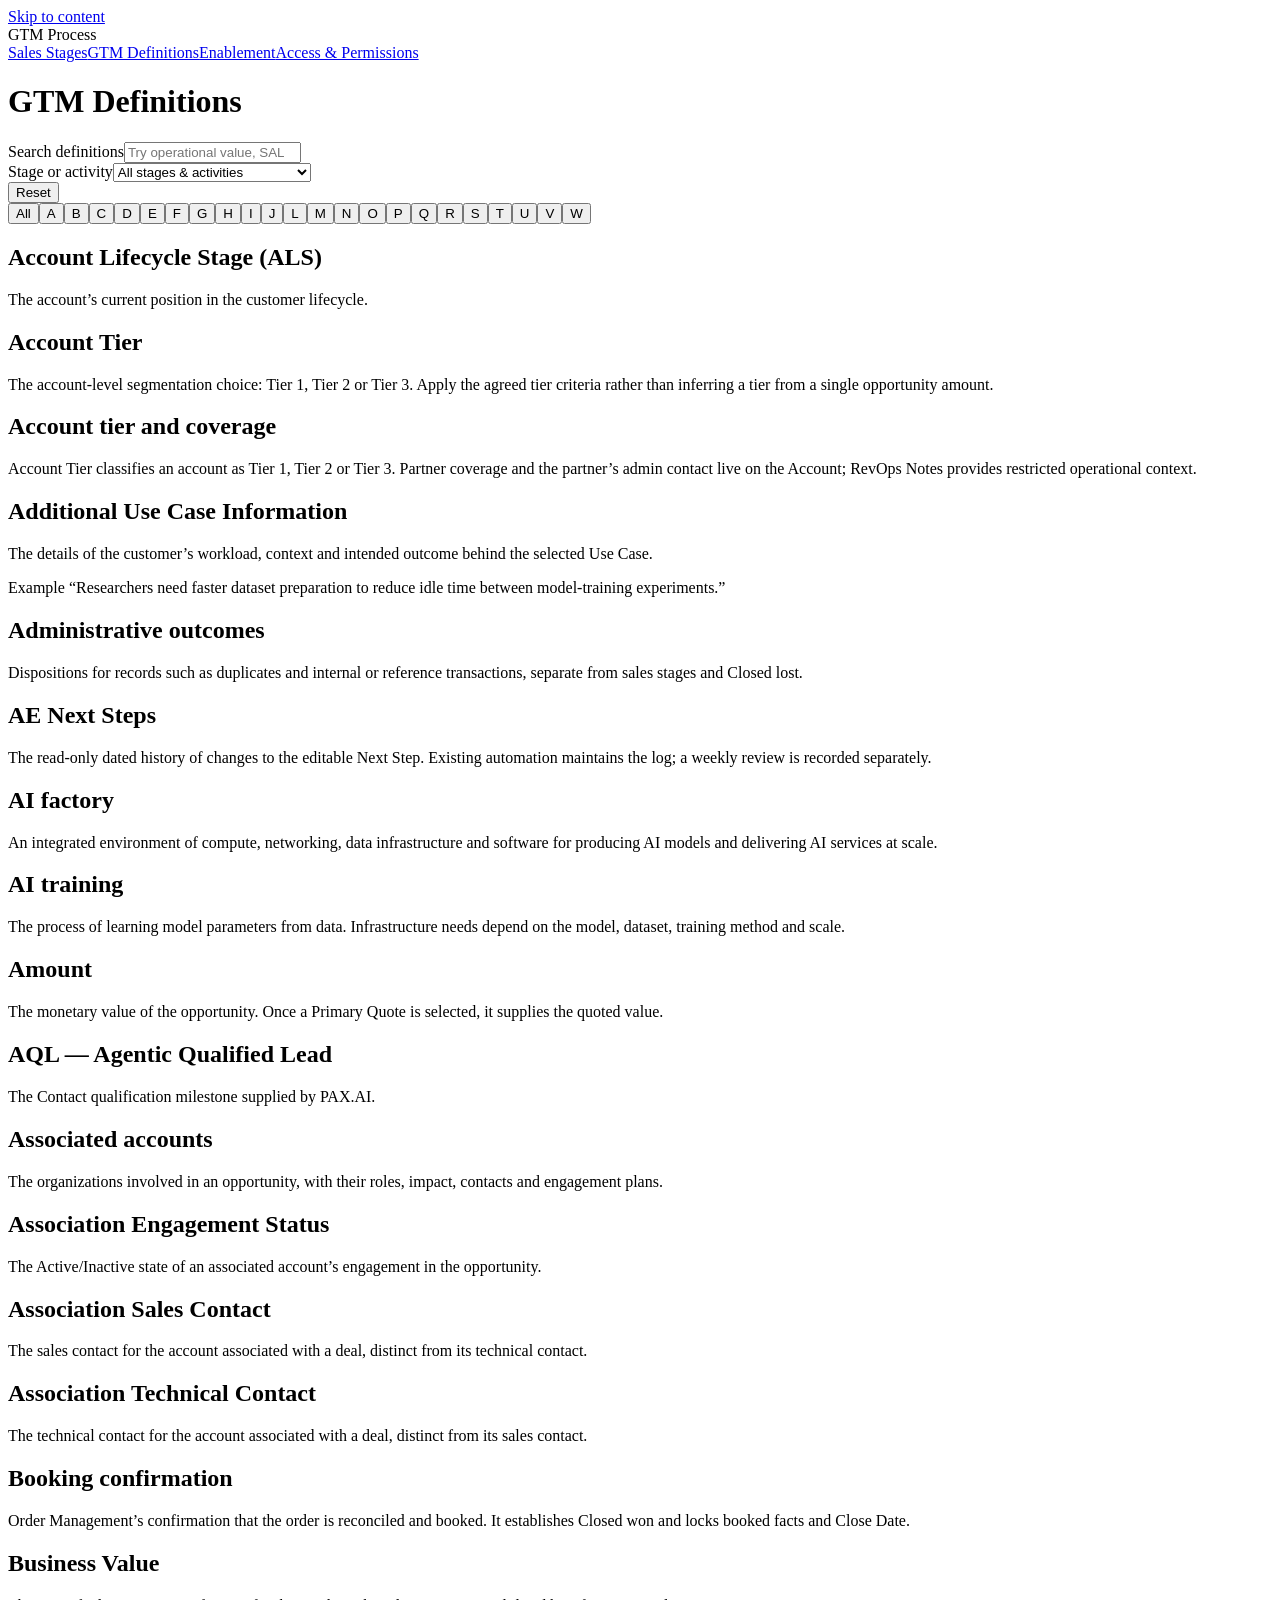
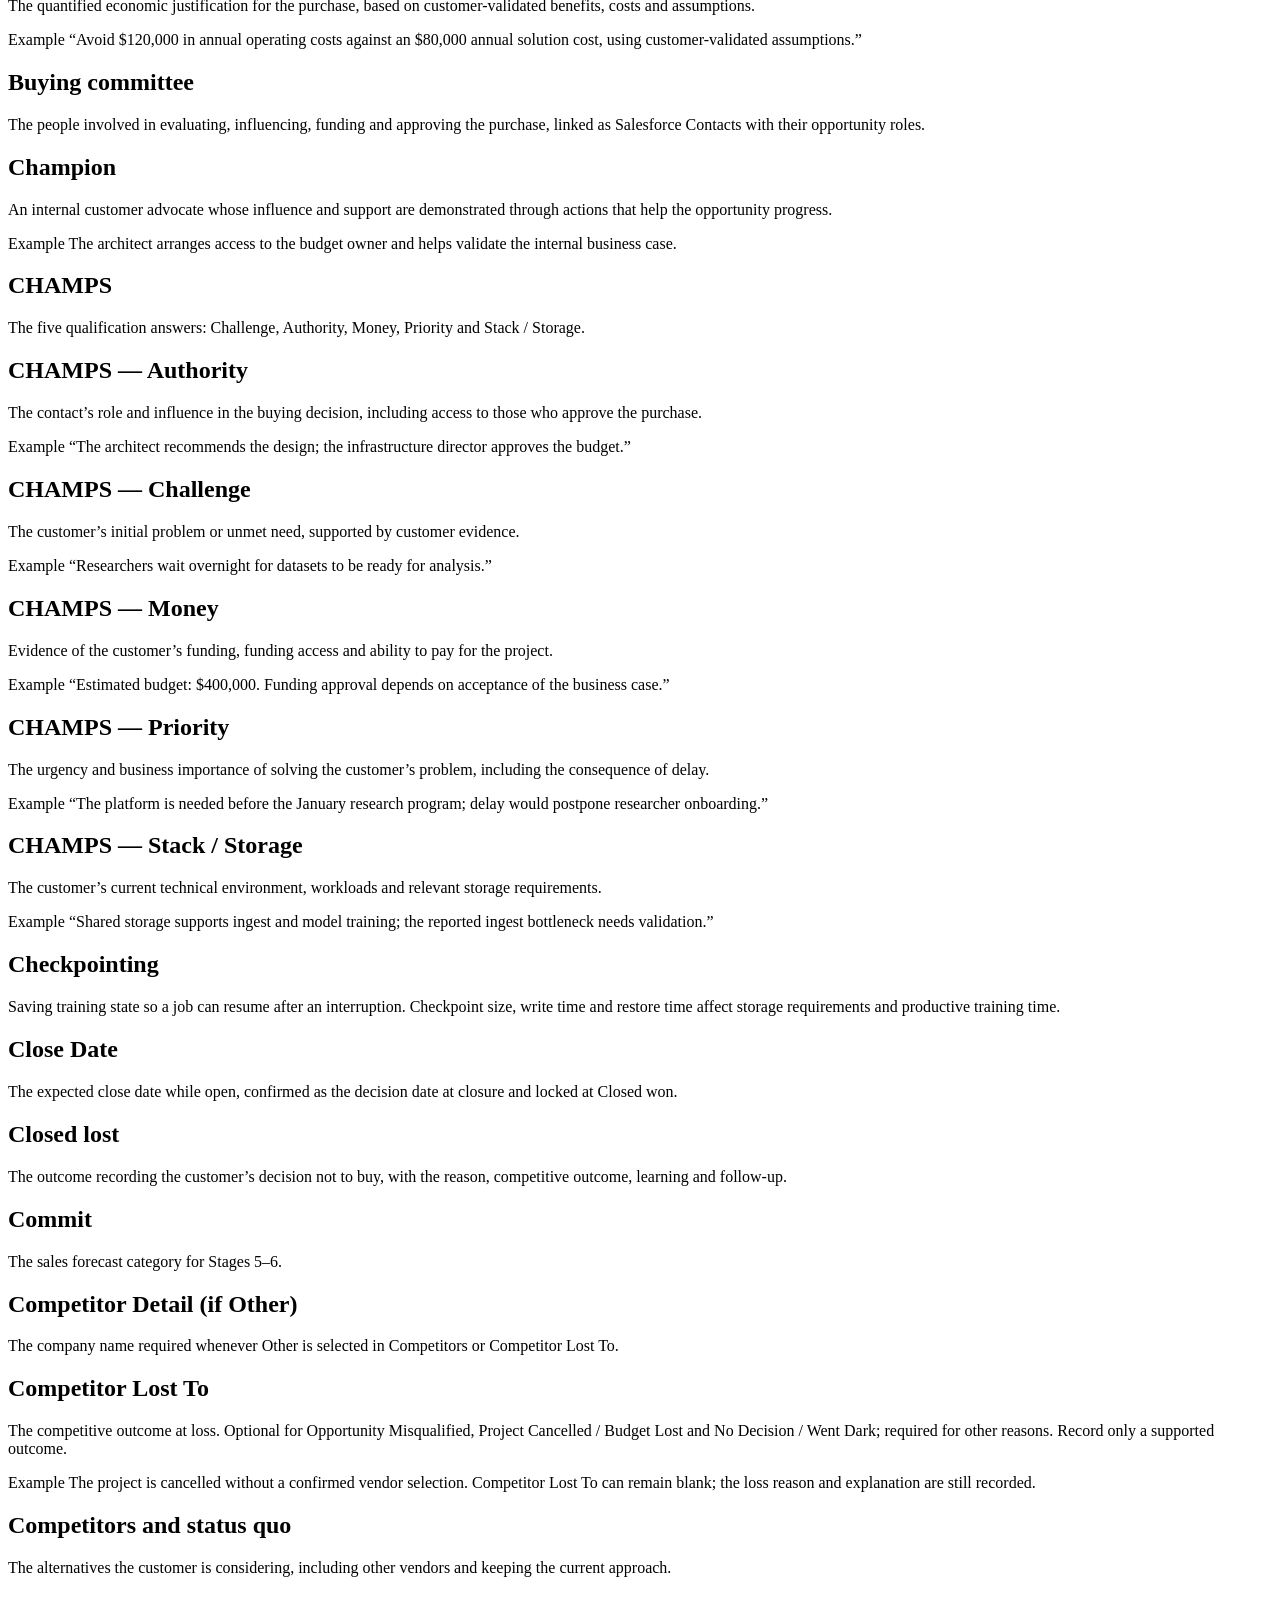
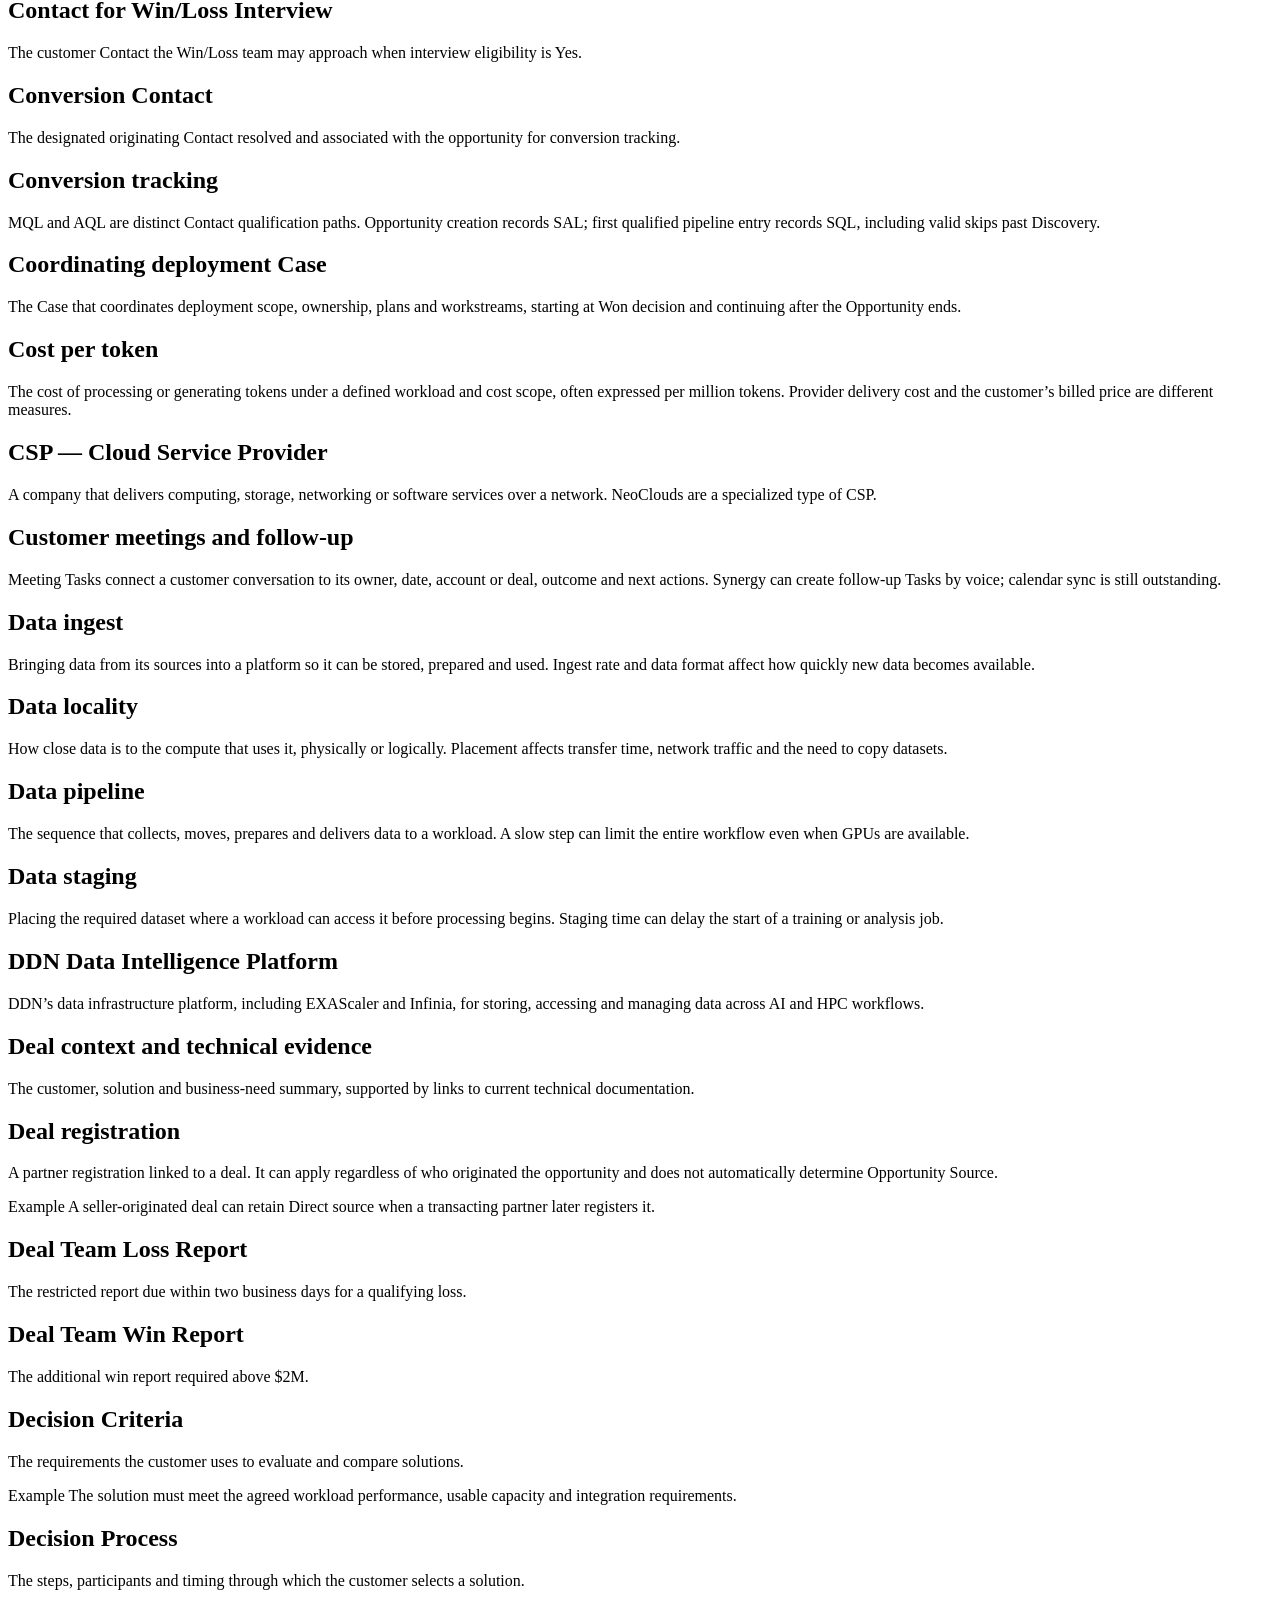
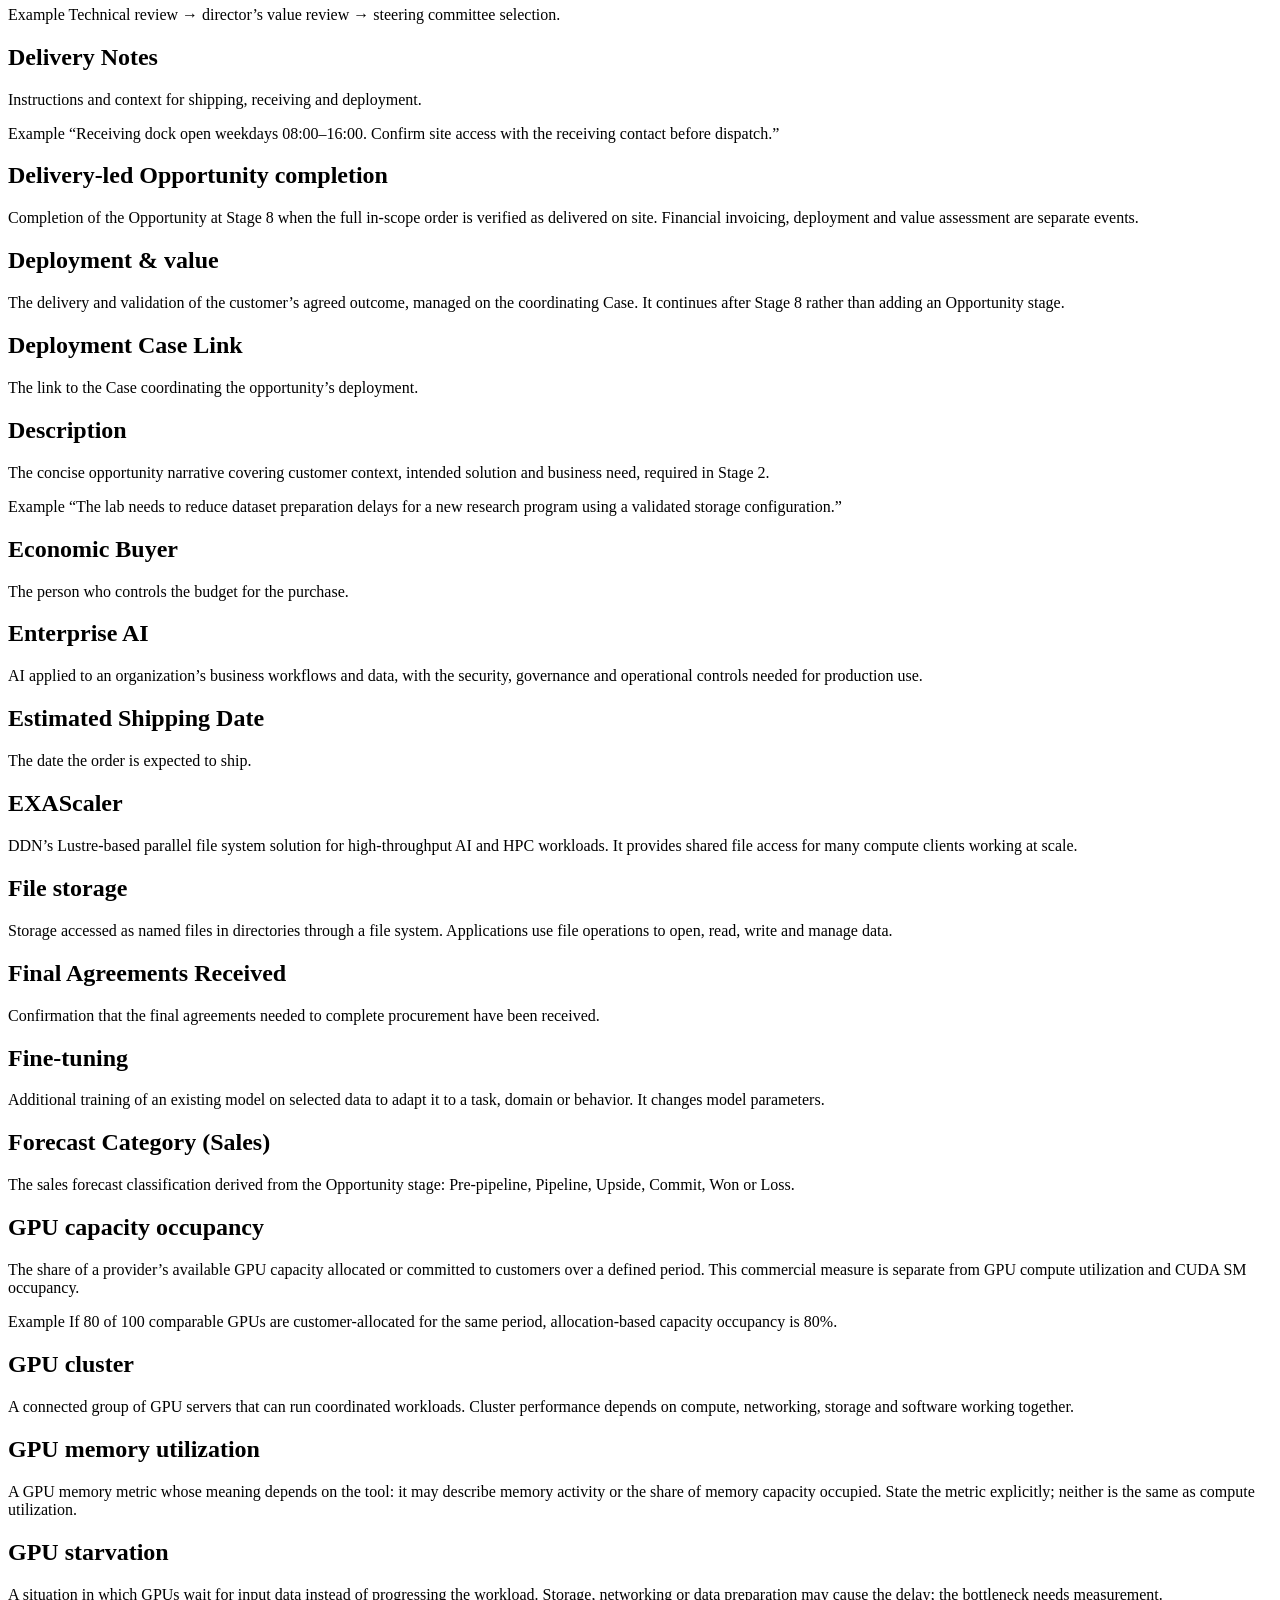
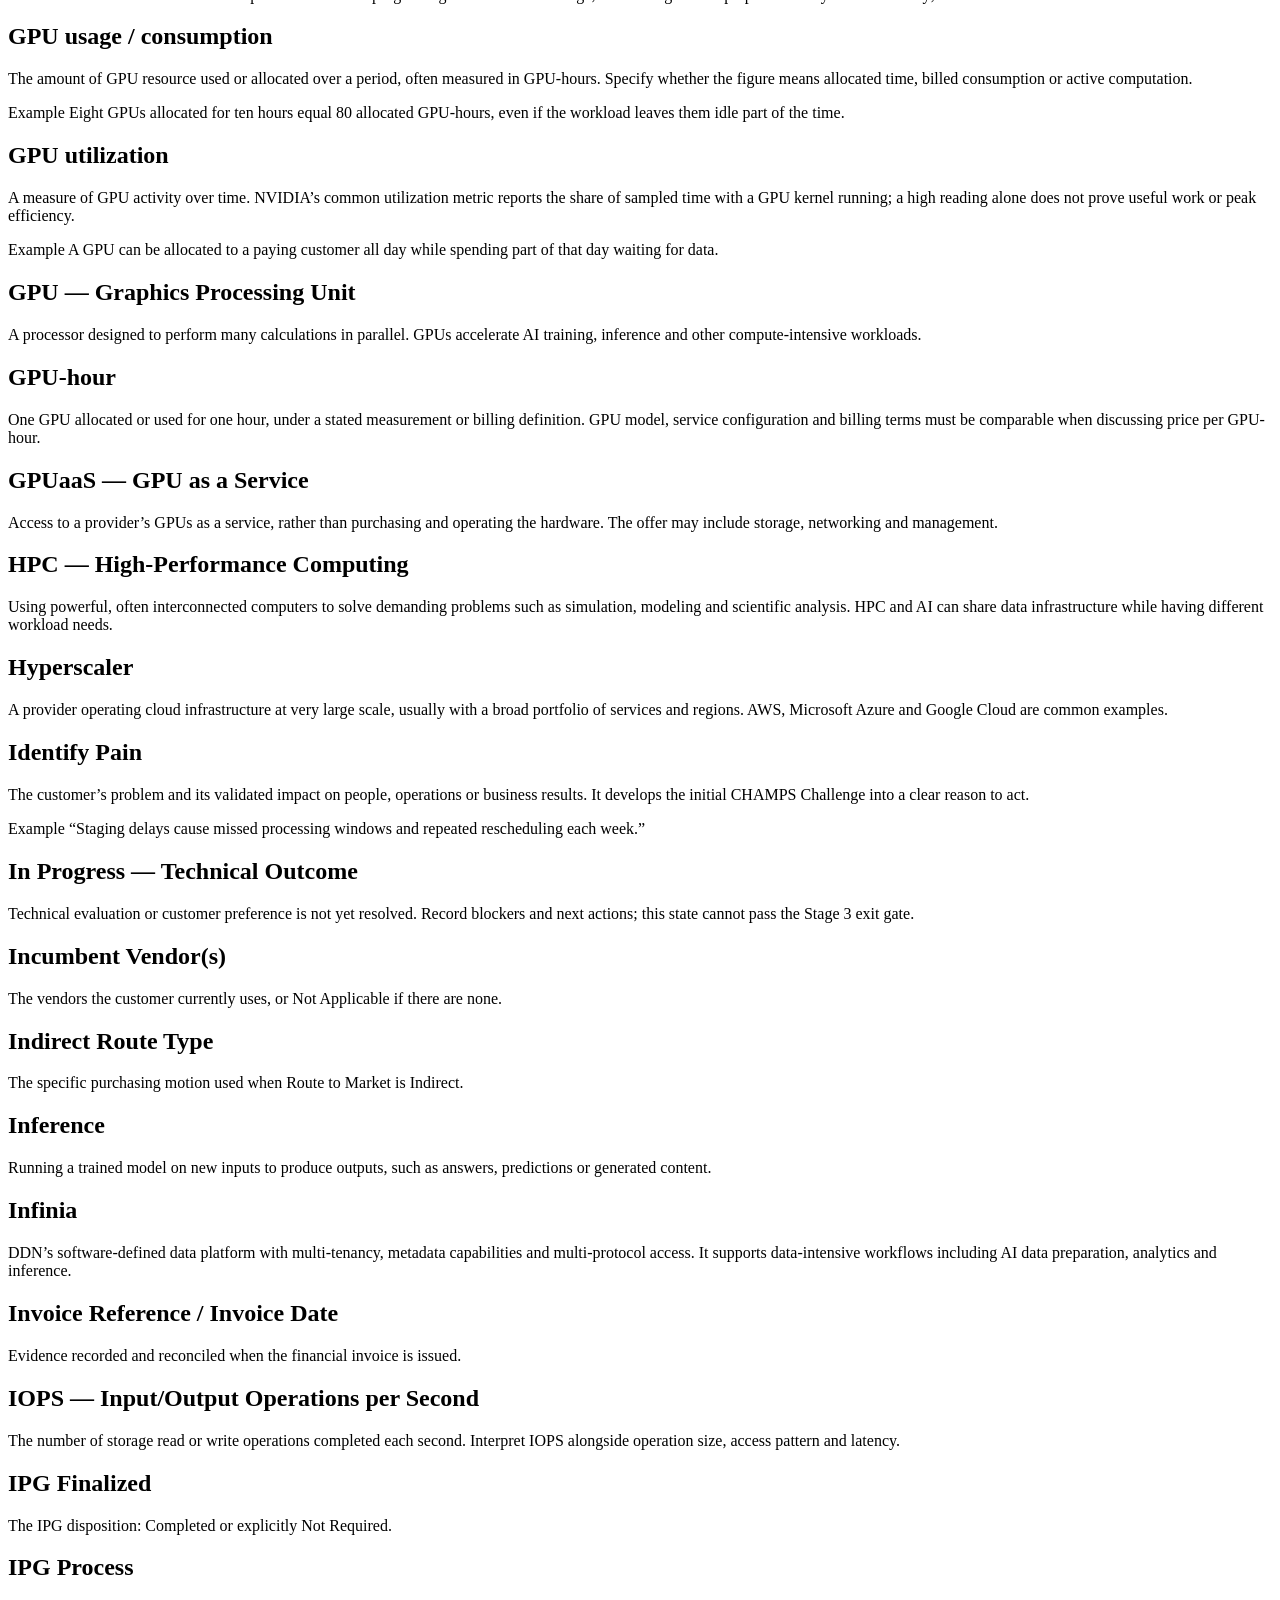
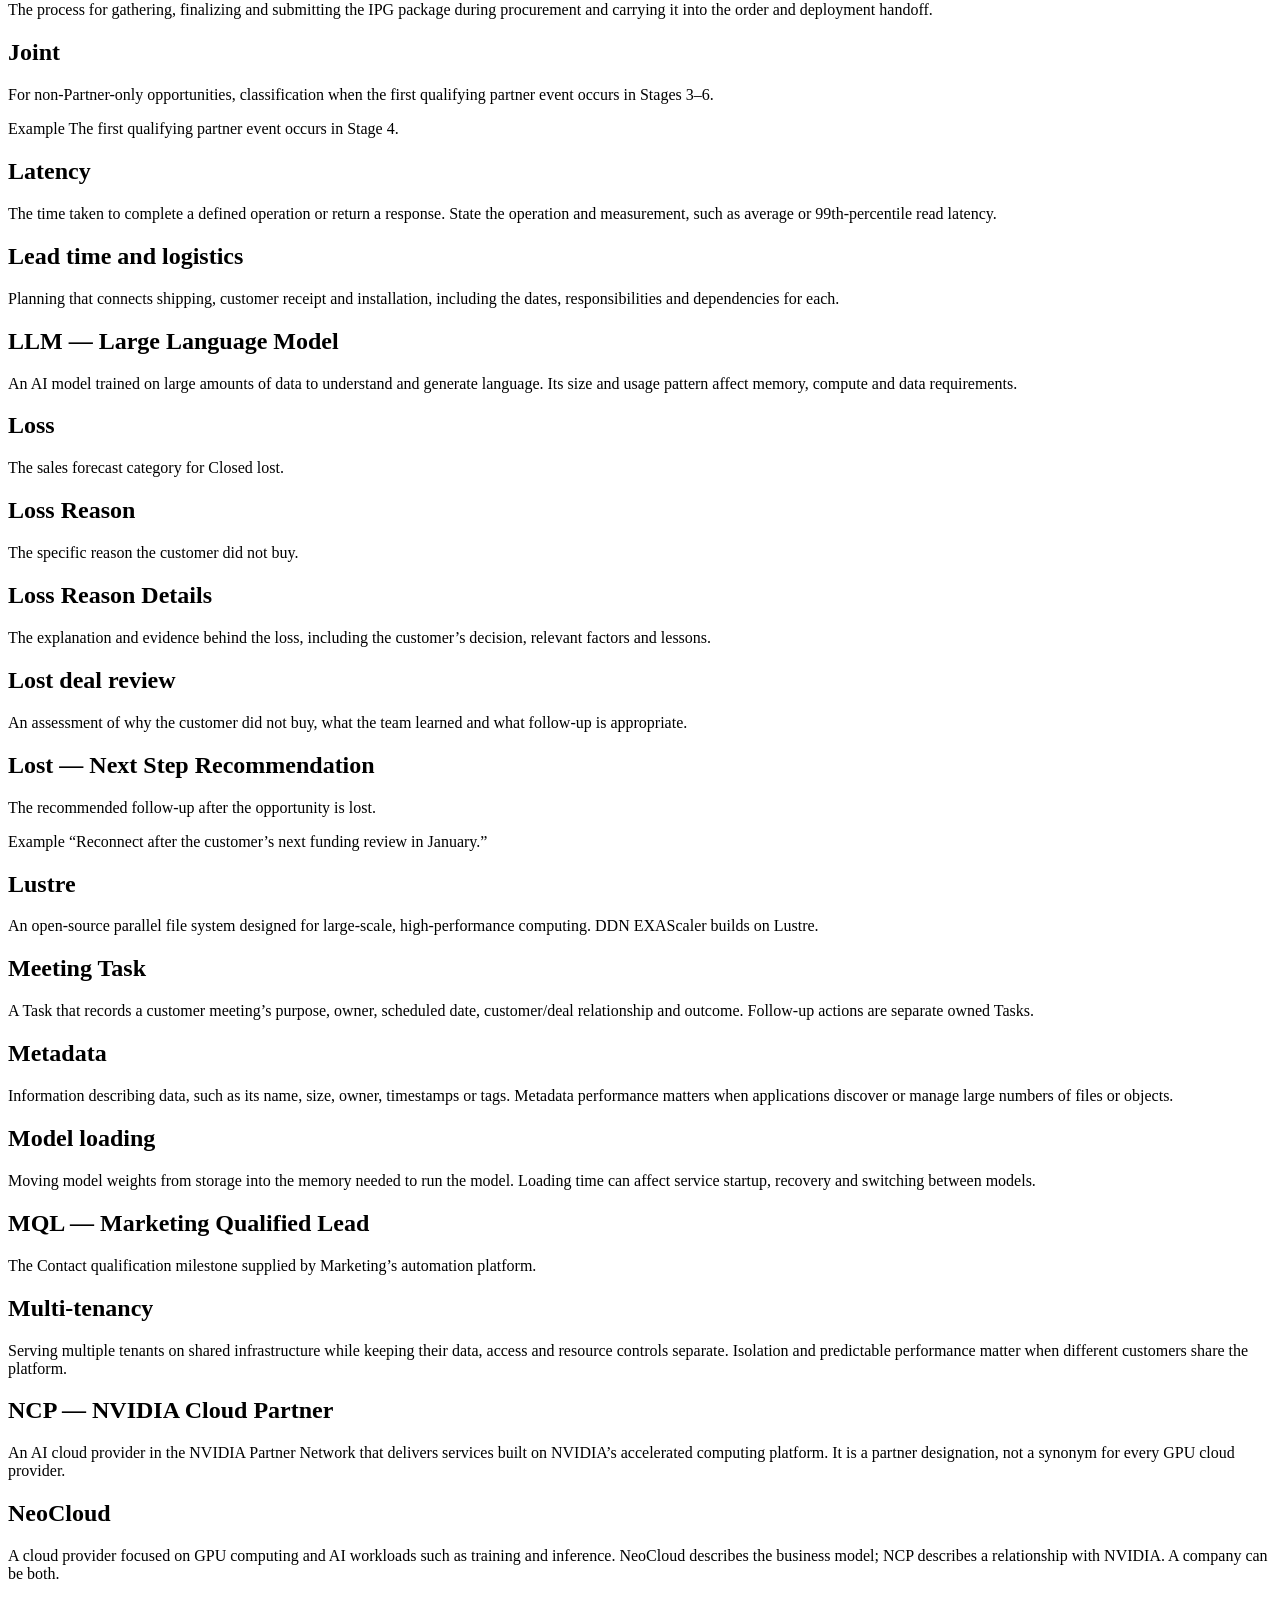
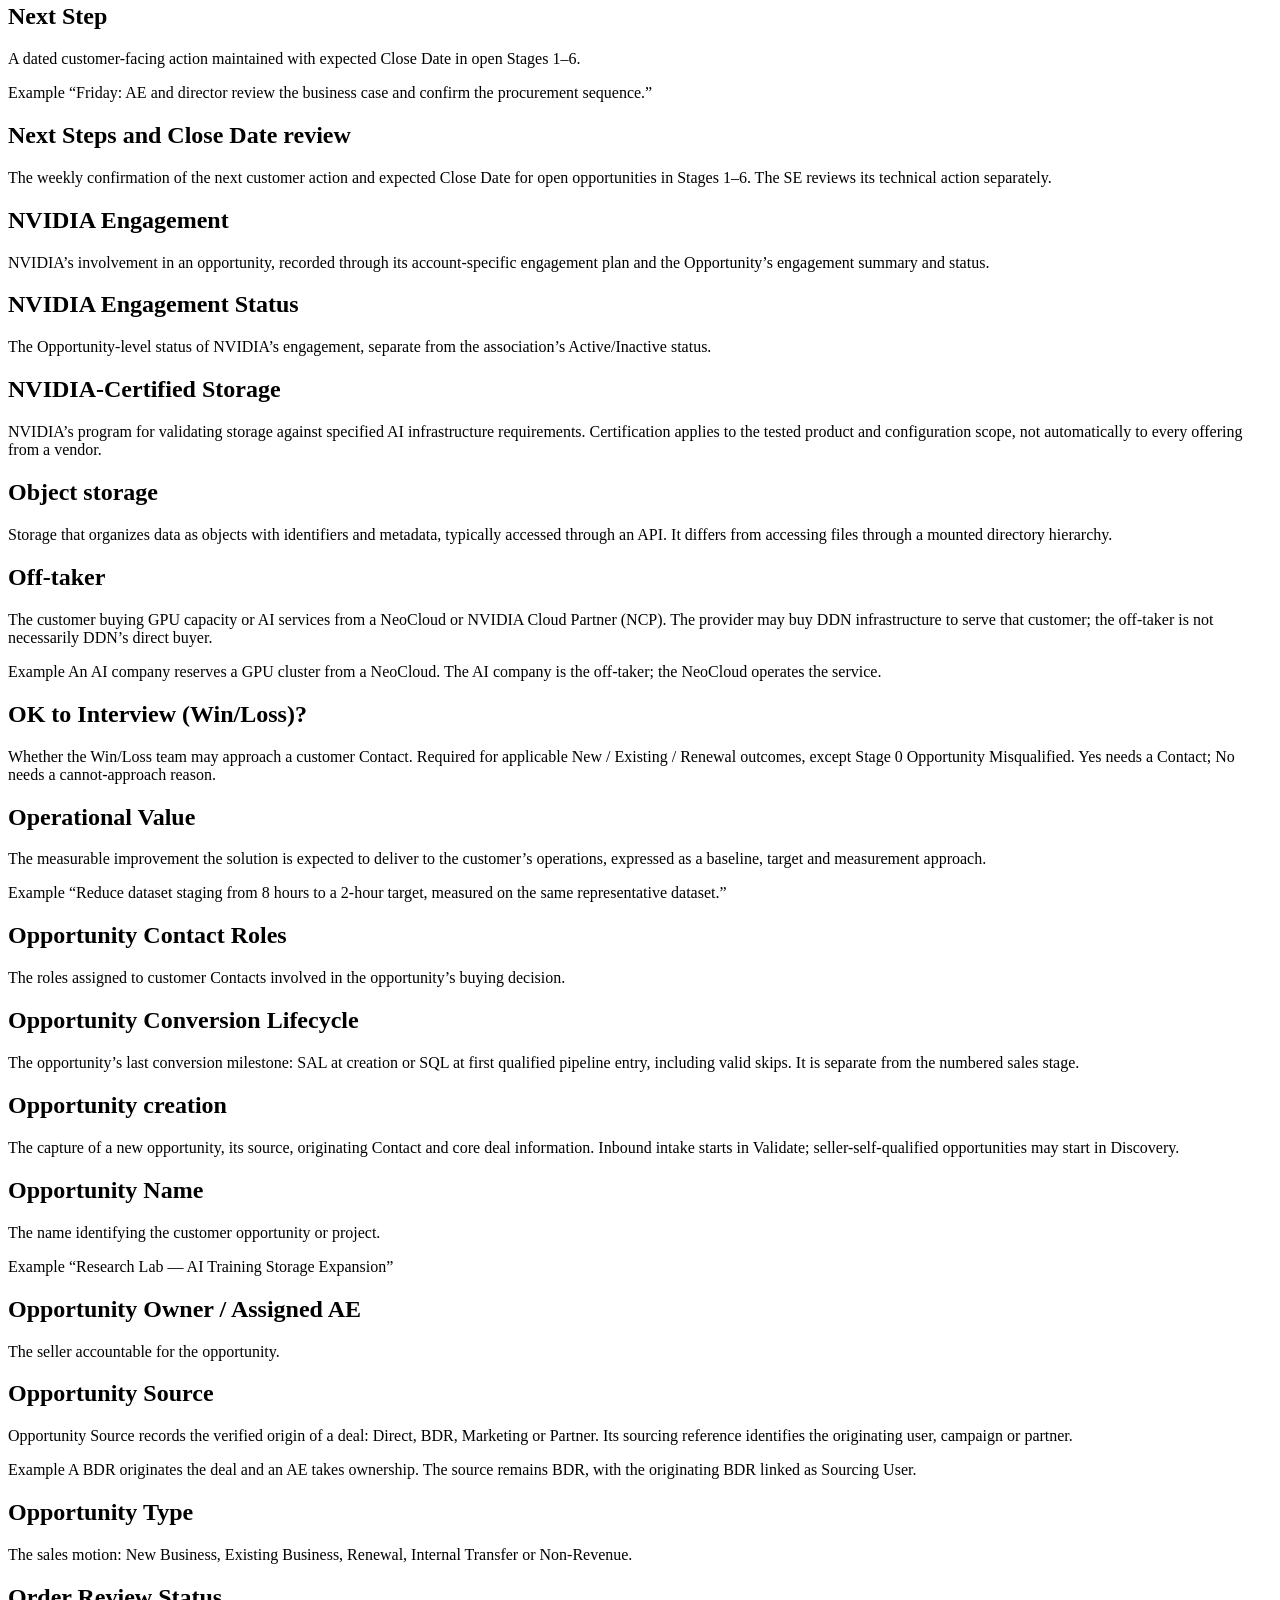
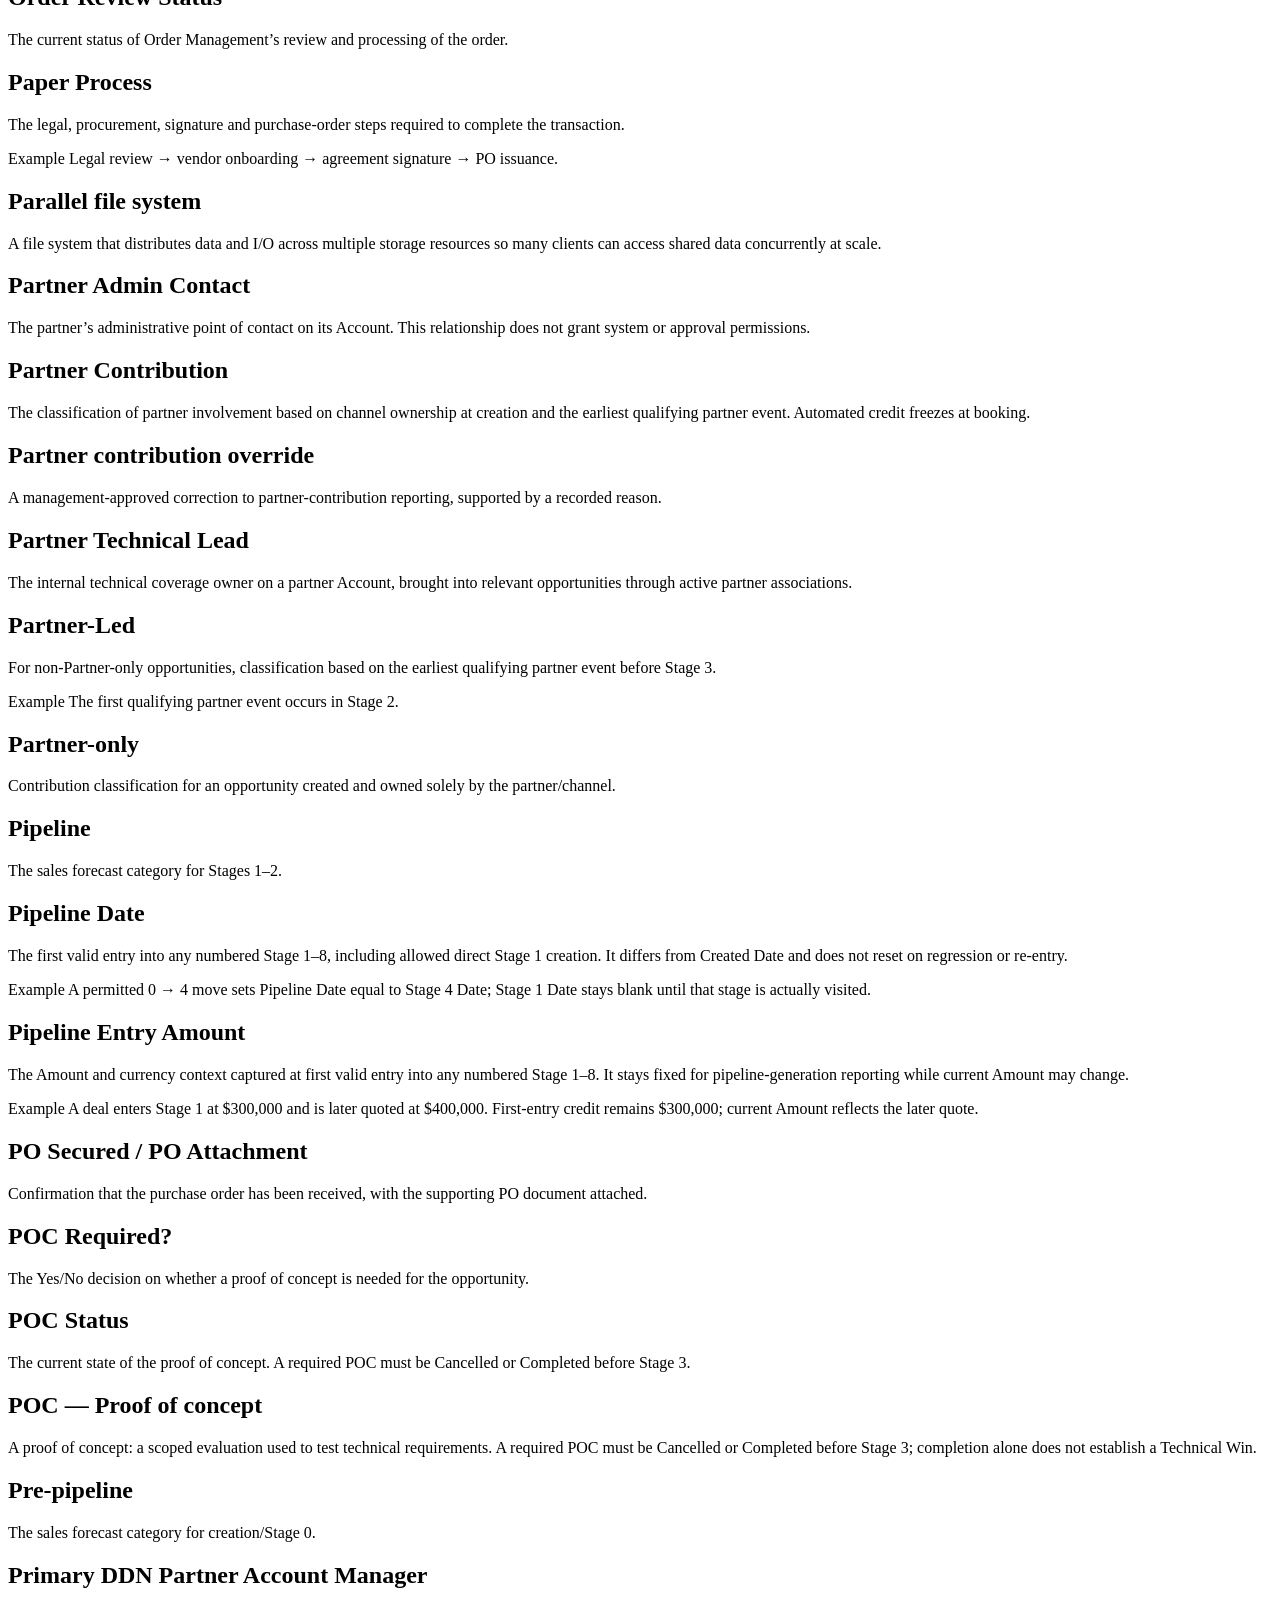
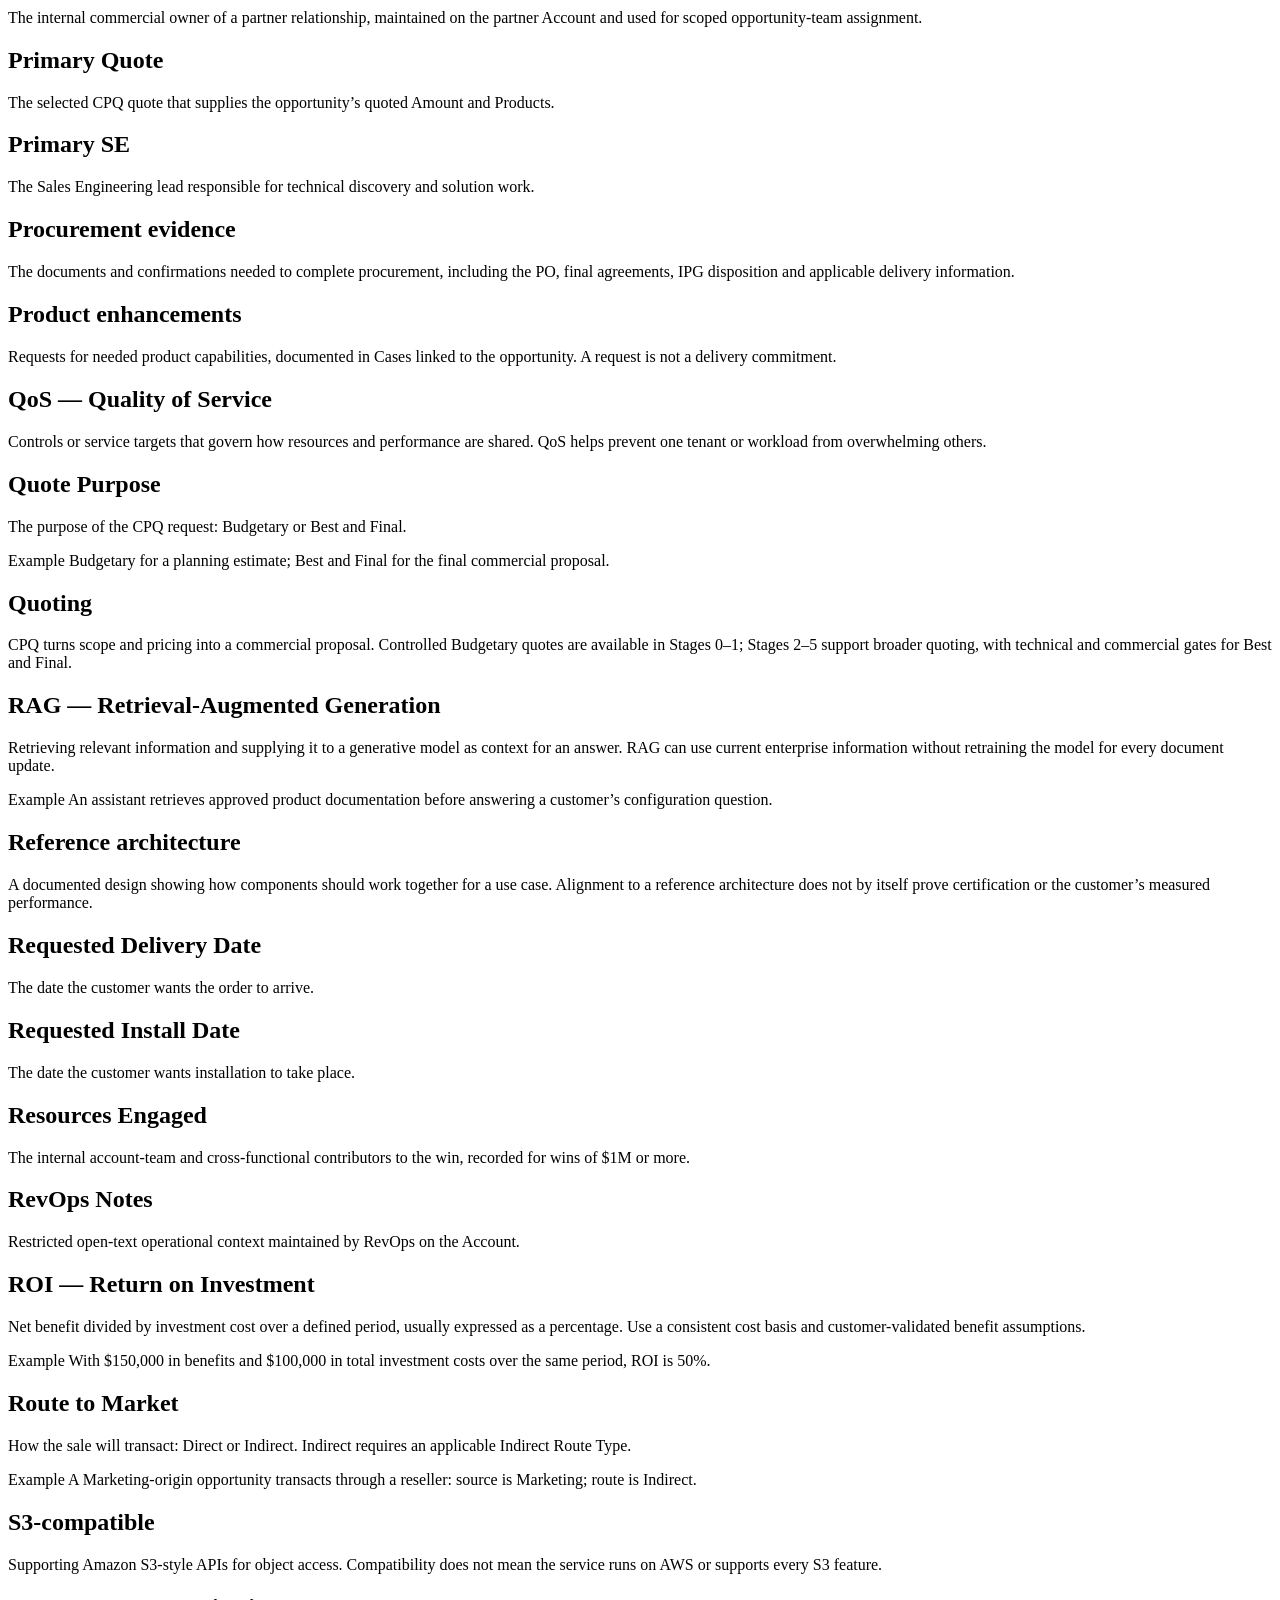
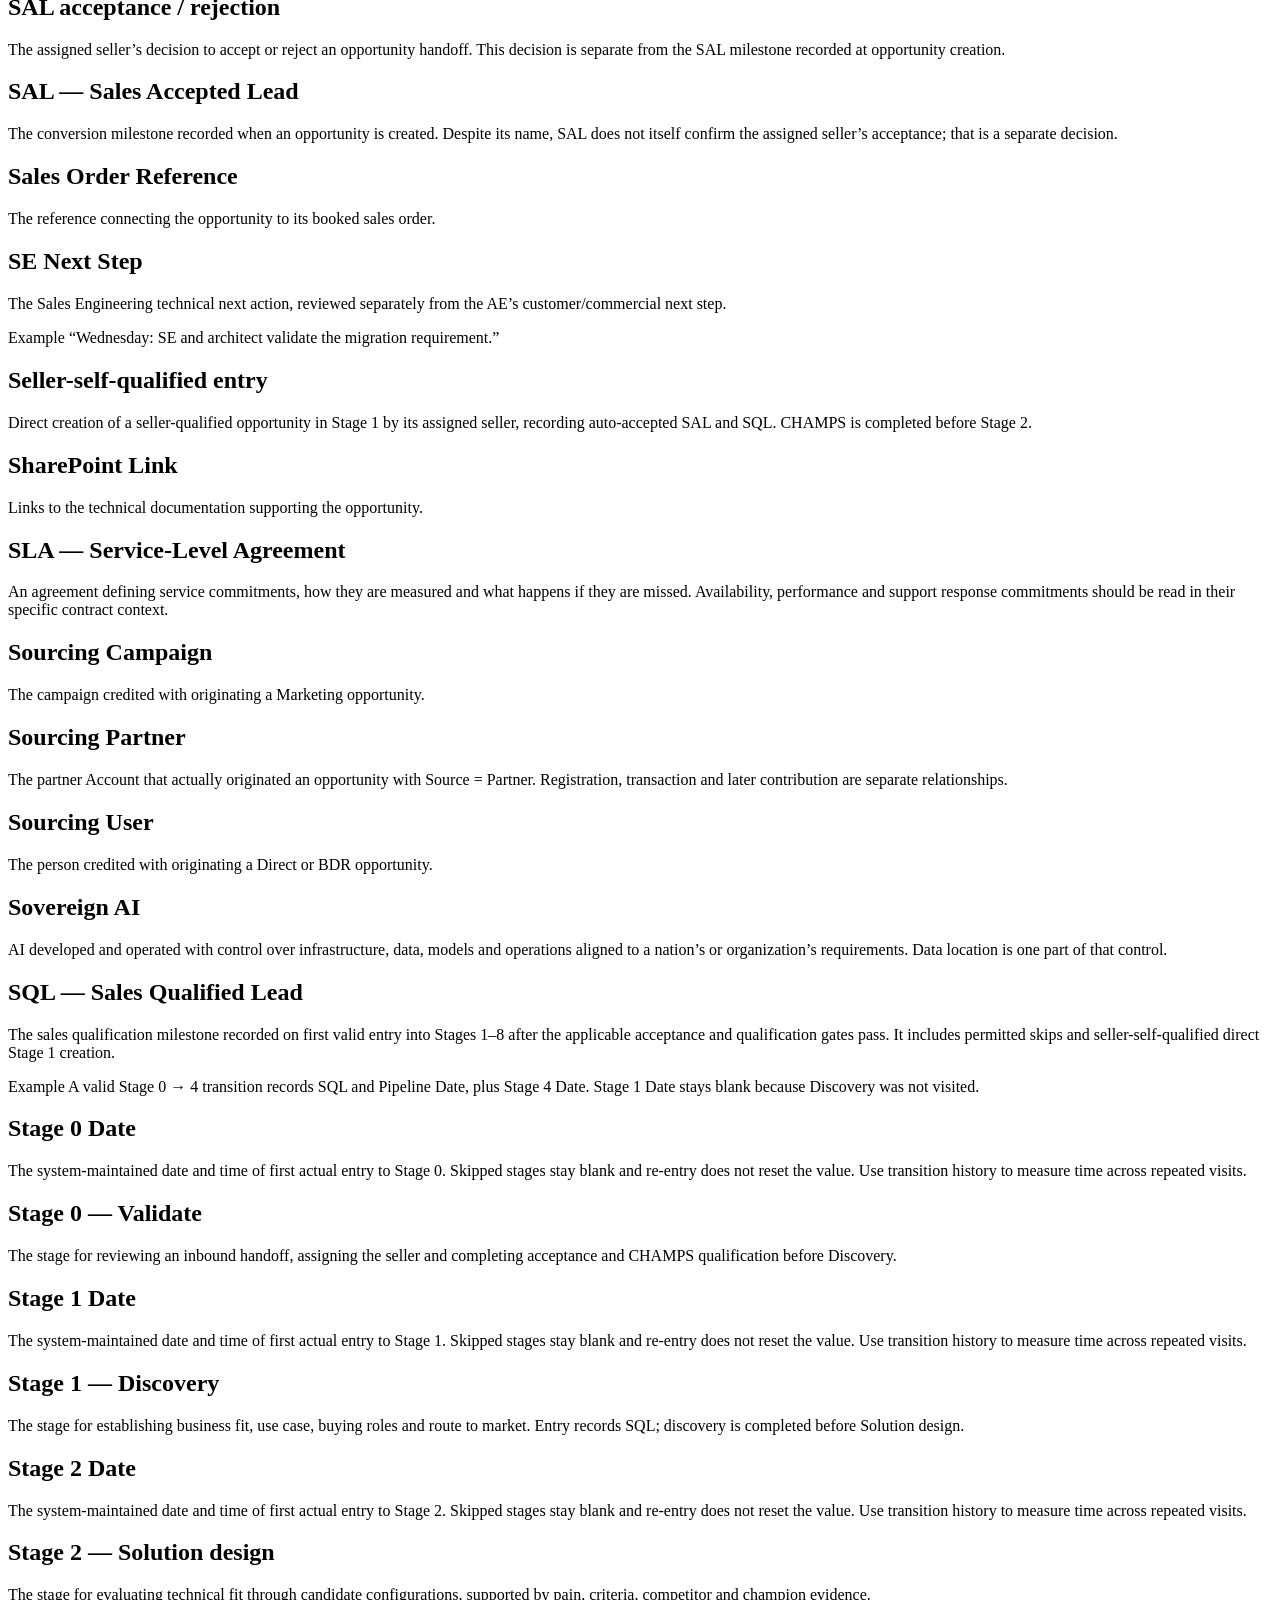
==== definitions.html @ 77bd5985 "Add GTM definitions, enablement and administrator reference" ====
<!doctype html><html lang="en"><head><meta charset="utf-8"><meta name="viewport" content="width=device-width,initial-scale=1"><meta name="description" content="Go-to-market definitions for sales stages, AI infrastructure and DDN terminology."><title>GTM Definitions · GTM Process</title><link rel="stylesheet" href="assets/navigation.css"><link rel="stylesheet" href="assets/learning.css"><script src="assets/learning.js" defer></script></head><body id="top" data-page="definitions"><a class="skip" href="#main">Skip to content</a><header class="topbar"><span class="brand">GTM Process</span><nav class="gtm-nav" aria-label="GTM pages"><a href="index.html">Sales Stages</a><a href="definitions.html" aria-current="page">GTM Definitions</a><a href="enablement.html">Enablement</a><a href="permissions.html">Access & Permissions</a></nav></header><div class="definitions-shell"><main id="main"><h1>GTM Definitions</h1><section id="library" aria-label="Definitions"><div class="filters js-only" id="find"><div class="filter-grid"><div class="search-field"><label for="search">Search definitions</label><input type="search" id="search" placeholder="Try operational value, SAL, partner…" autocomplete="off" aria-controls="items"></div><div><label for="stage-filter">Stage or activity</label><select id="stage-filter"><option value="all">All stages &amp; activities</option><option value="creation">Opportunity creation</option><option value="s0">Stage 0 · Validate</option><option value="s1">Stage 1 · Discovery</option><option value="s2">Stage 2 · Solution design</option><option value="s3">Stage 3 · Buyer alignment</option><option value="s4">Stage 4 · Proposal / negotiate</option><option value="s5">Stage 5 · Procurement</option><option value="s6">Stage 6 · Won decision</option><option value="s7">Stage 7 · Closed won</option><option value="s8">Stage 8 · Invoice</option><option value="lost">Closed lost</option><option value="post">Deployment &amp; value</option><option value="ongoing">Ongoing activities</option></select></div><button type="button" id="reset">Reset</button></div><div class="alphabet" role="group" aria-label="Filter by first letter"><button type="button" data-letter="all" aria-pressed="true">All</button><button type="button" data-letter="A" aria-pressed="false">A</button><button type="button" data-letter="B" aria-pressed="false">B</button><button type="button" data-letter="C" aria-pressed="false">C</button><button type="button" data-letter="D" aria-pressed="false">D</button><button type="button" data-letter="E" aria-pressed="false">E</button><button type="button" data-letter="F" aria-pressed="false">F</button><button type="button" data-letter="G" aria-pressed="false">G</button><button type="button" data-letter="H" aria-pressed="false">H</button><button type="button" data-letter="I" aria-pressed="false">I</button><button type="button" data-letter="J" aria-pressed="false">J</button><button type="button" data-letter="L" aria-pressed="false">L</button><button type="button" data-letter="M" aria-pressed="false">M</button><button type="button" data-letter="N" aria-pressed="false">N</button><button type="button" data-letter="O" aria-pressed="false">O</button><button type="button" data-letter="P" aria-pressed="false">P</button><button type="button" data-letter="Q" aria-pressed="false">Q</button><button type="button" data-letter="R" aria-pressed="false">R</button><button type="button" data-letter="S" aria-pressed="false">S</button><button type="button" data-letter="T" aria-pressed="false">T</button><button type="button" data-letter="U" aria-pressed="false">U</button><button type="button" data-letter="V" aria-pressed="false">V</button><button type="button" data-letter="W" aria-pressed="false">W</button></div><p id="result-count" class="sr-only" role="status" aria-live="polite"></p></div><div id="empty" class="empty" hidden><h2>No matching definitions</h2><button type="button" data-reset>Reset filters</button></div><div id="items"><article class="term item" id="term-account-lifecycle-stage-als" data-stages="creation s0 s1 s2 s3 s4 s5 s6 s7 s8 ongoing" data-search="" data-letter="A" aria-labelledby="term-account-lifecycle-stage-als-title"><h2 id="term-account-lifecycle-stage-als-title">Account Lifecycle Stage (ALS)</h2><p class="meaning">The account’s current position in the customer lifecycle.</p></article><article class="term item" id="term-account-tier" data-stages="creation s0 s1 ongoing" data-search="" data-letter="A" aria-labelledby="term-account-tier-title"><h2 id="term-account-tier-title">Account Tier</h2><p class="meaning">The account-level segmentation choice: Tier 1, Tier 2 or Tier 3. Apply the agreed tier criteria rather than inferring a tier from a single opportunity amount.</p></article><article class="term item" id="account-context" data-stages="creation s0 s1 ongoing" data-search="" data-letter="A" aria-labelledby="account-context-title"><h2 id="account-context-title">Account tier and coverage</h2><p class="meaning">Account Tier classifies an account as Tier 1, Tier 2 or Tier 3. Partner coverage and the partner’s admin contact live on the Account; RevOps Notes provides restricted operational context.</p></article><article class="term item" id="term-additional-use-case-information" data-stages="s1" data-search="" data-letter="A" aria-labelledby="term-additional-use-case-information-title"><h2 id="term-additional-use-case-information-title">Additional Use Case Information</h2><p class="meaning">The details of the customer’s workload, context and intended outcome behind the selected Use Case.</p><p class="definition-example"><span>Example</span> “Researchers need faster dataset preparation to reduce idle time between model-training experiments.”</p></article><article class="term item" id="term-administrative-outcomes" data-stages="creation s0 s1 s2 s3 s4 s5 s6 s7 s8 lost ongoing" data-search="" data-letter="A" aria-labelledby="term-administrative-outcomes-title"><h2 id="term-administrative-outcomes-title">Administrative outcomes</h2><p class="meaning">Dispositions for records such as duplicates and internal or reference transactions, separate from sales stages and Closed lost.</p></article><article class="term item" id="term-ae-next-steps" data-stages="s1 s2 s3 s4 s5 s6 ongoing" data-search="" data-letter="A" aria-labelledby="term-ae-next-steps-title"><h2 id="term-ae-next-steps-title">AE Next Steps</h2><p class="meaning">The read-only dated history of changes to the editable Next Step. Existing automation maintains the log; a weekly review is recorded separately.</p></article><article class="term item" id="industry-ai-factory" data-stages="s1" data-search="AI factories" data-letter="A" aria-labelledby="industry-ai-factory-title"><h2 id="industry-ai-factory-title">AI factory</h2><p class="meaning">An integrated environment of compute, networking, data infrastructure and software for producing AI models and delivering AI services at scale.</p></article><article class="term item" id="industry-ai-training" data-stages="s1" data-search="model training pretraining pre-training" data-letter="A" aria-labelledby="industry-ai-training-title"><h2 id="industry-ai-training-title">AI training</h2><p class="meaning">The process of learning model parameters from data. Infrastructure needs depend on the model, dataset, training method and scale.</p></article><article class="term item" id="term-amount" data-stages="s0 s1 s2 s3 s4 s5 ongoing" data-search="" data-letter="A" aria-labelledby="term-amount-title"><h2 id="term-amount-title">Amount</h2><p class="meaning">The monetary value of the opportunity. Once a Primary Quote is selected, it supplies the quoted value.</p></article><article class="term item" id="term-aql-agentic-qualified-lead" data-stages="creation s0 s1 s2 s3 s4 s5 s6 s7 s8 ongoing" data-search="" data-letter="A" aria-labelledby="term-aql-agentic-qualified-lead-title"><h2 id="term-aql-agentic-qualified-lead-title">AQL — Agentic Qualified Lead</h2><p class="meaning">The Contact qualification milestone supplied by PAX.AI.</p></article><article class="term item" id="partner-accounts" data-stages="s0 s1 s2 s3 s4 s5 s6 s7 ongoing" data-search="" data-letter="A" aria-labelledby="partner-accounts-title"><h2 id="partner-accounts-title">Associated accounts</h2><p class="meaning">The organizations involved in an opportunity, with their roles, impact, contacts and engagement plans.</p></article><article class="term item" id="term-association-engagement-status" data-stages="s0 s1 s2 s3 s4 s5 s6 s7 ongoing" data-search="" data-letter="A" aria-labelledby="term-association-engagement-status-title"><h2 id="term-association-engagement-status-title">Association Engagement Status</h2><p class="meaning">The Active/Inactive state of an associated account’s engagement in the opportunity.</p></article><article class="term item" id="term-association-sales-contact" data-stages="s0 s1 s2 s3 s4 s5 s6 s7 ongoing" data-search="" data-letter="A" aria-labelledby="term-association-sales-contact-title"><h2 id="term-association-sales-contact-title">Association Sales Contact</h2><p class="meaning">The sales contact for the account associated with a deal, distinct from its technical contact.</p></article><article class="term item" id="term-association-technical-contact" data-stages="s0 s1 s2 s3 s4 s5 s6 s7 ongoing" data-search="" data-letter="A" aria-labelledby="term-association-technical-contact-title"><h2 id="term-association-technical-contact-title">Association Technical Contact</h2><p class="meaning">The technical contact for the account associated with a deal, distinct from its sales contact.</p></article><article class="term item" id="booking" data-stages="s6 s7" data-search="" data-letter="B" aria-labelledby="booking-title"><h2 id="booking-title">Booking confirmation</h2><p class="meaning">Order Management’s confirmation that the order is reconciled and booked. It establishes Closed won and locks booked facts and Close Date.</p></article><article class="term item" id="business-value" data-stages="s4 s6" data-search="" data-letter="B" aria-labelledby="business-value-title"><h2 id="business-value-title">Business Value</h2><p class="meaning">The quantified economic justification for the purchase, based on customer-validated benefits, costs and assumptions.</p><p class="definition-example"><span>Example</span> “Avoid $120,000 in annual operating costs against an $80,000 annual solution cost, using customer-validated assumptions.”</p></article><article class="term item" id="buying-committee" data-stages="s1 s2 s3 s4 s5 ongoing" data-search="" data-letter="B" aria-labelledby="buying-committee-title"><h2 id="buying-committee-title">Buying committee</h2><p class="meaning">The people involved in evaluating, influencing, funding and approving the purchase, linked as Salesforce Contacts with their opportunity roles.</p></article><article class="term item" id="champion" data-stages="s2" data-search="" data-letter="C" aria-labelledby="champion-title"><h2 id="champion-title">Champion</h2><p class="meaning">An internal customer advocate whose influence and support are demonstrated through actions that help the opportunity progress.</p><p class="definition-example"><span>Example</span> The architect arranges access to the budget owner and helps validate the internal business case.</p></article><article class="term item" id="term-champs" data-stages="s0 s1" data-search="" data-letter="C" aria-labelledby="term-champs-title"><h2 id="term-champs-title">CHAMPS</h2><p class="meaning">The five qualification answers: Challenge, Authority, Money, Priority and Stack / Storage.</p></article><article class="term item" id="authority" data-stages="s0 s1" data-search="" data-letter="C" aria-labelledby="authority-title"><h2 id="authority-title">CHAMPS — Authority</h2><p class="meaning">The contact’s role and influence in the buying decision, including access to those who approve the purchase.</p><p class="definition-example"><span>Example</span> “The architect recommends the design; the infrastructure director approves the budget.”</p></article><article class="term item" id="challenge" data-stages="s0 s1" data-search="" data-letter="C" aria-labelledby="challenge-title"><h2 id="challenge-title">CHAMPS — Challenge</h2><p class="meaning">The customer’s initial problem or unmet need, supported by customer evidence.</p><p class="definition-example"><span>Example</span> “Researchers wait overnight for datasets to be ready for analysis.”</p></article><article class="term item" id="money" data-stages="s0 s1" data-search="" data-letter="C" aria-labelledby="money-title"><h2 id="money-title">CHAMPS — Money</h2><p class="meaning">Evidence of the customer’s funding, funding access and ability to pay for the project.</p><p class="definition-example"><span>Example</span> “Estimated budget: $400,000. Funding approval depends on acceptance of the business case.”</p></article><article class="term item" id="priority" data-stages="s0 s1" data-search="" data-letter="C" aria-labelledby="priority-title"><h2 id="priority-title">CHAMPS — Priority</h2><p class="meaning">The urgency and business importance of solving the customer’s problem, including the consequence of delay.</p><p class="definition-example"><span>Example</span> “The platform is needed before the January research program; delay would postpone researcher onboarding.”</p></article><article class="term item" id="stack" data-stages="s0 s1" data-search="" data-letter="C" aria-labelledby="stack-title"><h2 id="stack-title">CHAMPS — Stack / Storage</h2><p class="meaning">The customer’s current technical environment, workloads and relevant storage requirements.</p><p class="definition-example"><span>Example</span> “Shared storage supports ingest and model training; the reported ingest bottleneck needs validation.”</p></article><article class="term item" id="industry-checkpointing" data-stages="s2 s3" data-search="checkpoint checkpoints" data-letter="C" aria-labelledby="industry-checkpointing-title"><h2 id="industry-checkpointing-title">Checkpointing</h2><p class="meaning">Saving training state so a job can resume after an interruption. Checkpoint size, write time and restore time affect storage requirements and productive training time.</p></article><article class="term item" id="term-close-date" data-stages="s1 s2 s3 s4 s5 s6 ongoing" data-search="" data-letter="C" aria-labelledby="term-close-date-title"><h2 id="term-close-date-title">Close Date</h2><p class="meaning">The expected close date while open, confirmed as the decision date at closure and locked at Closed won.</p></article><article class="term item" id="stage-lost" data-stages="lost" data-search="" data-letter="C" aria-labelledby="stage-lost-title"><h2 id="stage-lost-title">Closed lost</h2><p class="meaning">The outcome recording the customer’s decision not to buy, with the reason, competitive outcome, learning and follow-up.</p></article><article class="term item" id="term-commit" data-stages="creation s0 s1 s2 s3 s4 s5 s6 s7 s8 lost ongoing" data-search="" data-letter="C" aria-labelledby="term-commit-title"><h2 id="term-commit-title">Commit</h2><p class="meaning">The sales forecast category for Stages 5–6.</p></article><article class="term item" id="term-competitor-detail-if-other" data-stages="s2 lost" data-search="" data-letter="C" aria-labelledby="term-competitor-detail-if-other-title"><h2 id="term-competitor-detail-if-other-title">Competitor Detail (if Other)</h2><p class="meaning">The company name required whenever Other is selected in Competitors or Competitor Lost To.</p></article><article class="term item" id="term-competitor-lost-to" data-stages="s2 lost" data-search="" data-letter="C" aria-labelledby="term-competitor-lost-to-title"><h2 id="term-competitor-lost-to-title">Competitor Lost To</h2><p class="meaning">The competitive outcome at loss. Optional for Opportunity Misqualified, Project Cancelled / Budget Lost and No Decision / Went Dark; required for other reasons. Record only a supported outcome.</p><p class="definition-example"><span>Example</span> The project is cancelled without a confirmed vendor selection. Competitor Lost To can remain blank; the loss reason and explanation are still recorded.</p></article><article class="term item" id="competition" data-stages="s2 lost" data-search="" data-letter="C" aria-labelledby="competition-title"><h2 id="competition-title">Competitors and status quo</h2><p class="meaning">The alternatives the customer is considering, including other vendors and keeping the current approach.</p></article><article class="term item" id="term-contact-for-win-loss-interview" data-stages="s6 lost ongoing" data-search="" data-letter="C" aria-labelledby="term-contact-for-win-loss-interview-title"><h2 id="term-contact-for-win-loss-interview-title">Contact for Win/Loss Interview</h2><p class="meaning">The customer Contact the Win/Loss team may approach when interview eligibility is Yes.</p></article><article class="term item" id="term-conversion-contact" data-stages="creation s0 s1 s2 s3 s4 s5 s6 s7 s8 ongoing" data-search="" data-letter="C" aria-labelledby="term-conversion-contact-title"><h2 id="term-conversion-contact-title">Conversion Contact</h2><p class="meaning">The designated originating Contact resolved and associated with the opportunity for conversion tracking.</p></article><article class="term item" id="conversion" data-stages="creation s0 s1 s2 s3 s4 s5 s6 s7 s8 ongoing" data-search="" data-letter="C" aria-labelledby="conversion-title"><h2 id="conversion-title">Conversion tracking</h2><p class="meaning">MQL and AQL are distinct Contact qualification paths. Opportunity creation records SAL; first qualified pipeline entry records SQL, including valid skips past Discovery.</p></article><article class="term item" id="deployment" data-stages="s6 s7 s8 post ongoing" data-search="" data-letter="C" aria-labelledby="deployment-title"><h2 id="deployment-title">Coordinating deployment Case</h2><p class="meaning">The Case that coordinates deployment scope, ownership, plans and workstreams, starting at Won decision and continuing after the Opportunity ends.</p></article><article class="term item" id="industry-cost-per-token" data-stages="s4 s6" data-search="cost per million tokens inference economics" data-letter="C" aria-labelledby="industry-cost-per-token-title"><h2 id="industry-cost-per-token-title">Cost per token</h2><p class="meaning">The cost of processing or generating tokens under a defined workload and cost scope, often expressed per million tokens. Provider delivery cost and the customer’s billed price are different measures.</p></article><article class="term item" id="industry-csp-cloud-service-provider" data-stages="s0 s1 s2 s3 s4 s5 s6 s7 ongoing" data-search="CSPs" data-letter="C" aria-labelledby="industry-csp-cloud-service-provider-title"><h2 id="industry-csp-cloud-service-provider-title">CSP — Cloud Service Provider</h2><p class="meaning">A company that delivers computing, storage, networking or software services over a network. NeoClouds are a specialized type of CSP.</p></article><article class="term item" id="meetings" data-stages="s0 s1 s2 s3 s4 s5 s6 s7 s8 post ongoing" data-search="" data-letter="C" aria-labelledby="meetings-title"><h2 id="meetings-title">Customer meetings and follow-up</h2><p class="meaning">Meeting Tasks connect a customer conversation to its owner, date, account or deal, outcome and next actions. Synergy can create follow-up Tasks by voice; calendar sync is still outstanding.</p></article><article class="term item" id="industry-data-ingest" data-stages="s2 s3" data-search="ingestion data ingestion" data-letter="D" aria-labelledby="industry-data-ingest-title"><h2 id="industry-data-ingest-title">Data ingest</h2><p class="meaning">Bringing data from its sources into a platform so it can be stored, prepared and used. Ingest rate and data format affect how quickly new data becomes available.</p></article><article class="term item" id="industry-data-locality" data-stages="s2 s3" data-search="data placement" data-letter="D" aria-labelledby="industry-data-locality-title"><h2 id="industry-data-locality-title">Data locality</h2><p class="meaning">How close data is to the compute that uses it, physically or logically. Placement affects transfer time, network traffic and the need to copy datasets.</p></article><article class="term item" id="industry-data-pipeline" data-stages="s2 s3" data-search="AI pipeline data pipelines" data-letter="D" aria-labelledby="industry-data-pipeline-title"><h2 id="industry-data-pipeline-title">Data pipeline</h2><p class="meaning">The sequence that collects, moves, prepares and delivers data to a workload. A slow step can limit the entire workflow even when GPUs are available.</p></article><article class="term item" id="industry-data-staging" data-stages="s2 s3" data-search="dataset staging" data-letter="D" aria-labelledby="industry-data-staging-title"><h2 id="industry-data-staging-title">Data staging</h2><p class="meaning">Placing the required dataset where a workload can access it before processing begins. Staging time can delay the start of a training or analysis job.</p></article><article class="term item" id="industry-ddn-data-intelligence-platform" data-stages="s2 s3" data-search="DDN platform data intelligence" data-letter="D" aria-labelledby="industry-ddn-data-intelligence-platform-title"><h2 id="industry-ddn-data-intelligence-platform-title">DDN Data Intelligence Platform</h2><p class="meaning">DDN’s data infrastructure platform, including EXAScaler and Infinia, for storing, accessing and managing data across AI and HPC workflows.</p></article><article class="term item" id="deal-context" data-stages="s2 s3 ongoing" data-search="" data-letter="D" aria-labelledby="deal-context-title"><h2 id="deal-context-title">Deal context and technical evidence</h2><p class="meaning">The customer, solution and business-need summary, supported by links to current technical documentation.</p></article><article class="term item" id="term-deal-registration" data-stages="creation s0" data-search="" data-letter="D" aria-labelledby="term-deal-registration-title"><h2 id="term-deal-registration-title">Deal registration</h2><p class="meaning">A partner registration linked to a deal. It can apply regardless of who originated the opportunity and does not automatically determine Opportunity Source.</p><p class="definition-example"><span>Example</span> A seller-originated deal can retain Direct source when a transacting partner later registers it.</p></article><article class="term item" id="term-deal-team-loss-report" data-stages="lost" data-search="" data-letter="D" aria-labelledby="term-deal-team-loss-report-title"><h2 id="term-deal-team-loss-report-title">Deal Team Loss Report</h2><p class="meaning">The restricted report due within two business days for a qualifying loss.</p></article><article class="term item" id="term-deal-team-win-report" data-stages="s6 s7 ongoing" data-search="" data-letter="D" aria-labelledby="term-deal-team-win-report-title"><h2 id="term-deal-team-win-report-title">Deal Team Win Report</h2><p class="meaning">The additional win report required above $2M.</p></article><article class="term item" id="criteria" data-stages="s2" data-search="" data-letter="D" aria-labelledby="criteria-title"><h2 id="criteria-title">Decision Criteria</h2><p class="meaning">The requirements the customer uses to evaluate and compare solutions.</p><p class="definition-example"><span>Example</span> The solution must meet the agreed workload performance, usable capacity and integration requirements.</p></article><article class="term item" id="decision-process" data-stages="s3" data-search="" data-letter="D" aria-labelledby="decision-process-title"><h2 id="decision-process-title">Decision Process</h2><p class="meaning">The steps, participants and timing through which the customer selects a solution.</p><p class="definition-example"><span>Example</span> Technical review → director’s value review → steering committee selection.</p></article><article class="term item" id="term-delivery-notes" data-stages="s3 s4 s5 s6 s7 ongoing" data-search="" data-letter="D" aria-labelledby="term-delivery-notes-title"><h2 id="term-delivery-notes-title">Delivery Notes</h2><p class="meaning">Instructions and context for shipping, receiving and deployment.</p><p class="definition-example"><span>Example</span> “Receiving dock open weekdays 08:00–16:00. Confirm site access with the receiving contact before dispatch.”</p></article><article class="term item" id="invoice" data-stages="s7 s8" data-search="" data-letter="D" aria-labelledby="invoice-title"><h2 id="invoice-title">Delivery-led Opportunity completion</h2><p class="meaning">Completion of the Opportunity at Stage 8 when the full in-scope order is verified as delivered on site. Financial invoicing, deployment and value assessment are separate events.</p></article><article class="term item" id="stage-post" data-stages="post" data-search="" data-letter="D" aria-labelledby="stage-post-title"><h2 id="stage-post-title">Deployment &amp; value</h2><p class="meaning">The delivery and validation of the customer’s agreed outcome, managed on the coordinating Case. It continues after Stage 8 rather than adding an Opportunity stage.</p></article><article class="term item" id="term-deployment-case-link" data-stages="s6 s7 s8 post ongoing" data-search="" data-letter="D" aria-labelledby="term-deployment-case-link-title"><h2 id="term-deployment-case-link-title">Deployment Case Link</h2><p class="meaning">The link to the Case coordinating the opportunity’s deployment.</p></article><article class="term item" id="term-description" data-stages="s2 s3 ongoing" data-search="" data-letter="D" aria-labelledby="term-description-title"><h2 id="term-description-title">Description</h2><p class="meaning">The concise opportunity narrative covering customer context, intended solution and business need, required in Stage 2.</p><p class="definition-example"><span>Example</span> “The lab needs to reduce dataset preparation delays for a new research program using a validated storage configuration.”</p></article><article class="term item" id="economic-buyer" data-stages="s3" data-search="" data-letter="E" aria-labelledby="economic-buyer-title"><h2 id="economic-buyer-title">Economic Buyer</h2><p class="meaning">The person who controls the budget for the purchase.</p></article><article class="term item" id="industry-enterprise-ai" data-stages="s1" data-search="" data-letter="E" aria-labelledby="industry-enterprise-ai-title"><h2 id="industry-enterprise-ai-title">Enterprise AI</h2><p class="meaning">AI applied to an organization’s business workflows and data, with the security, governance and operational controls needed for production use.</p></article><article class="term item" id="term-estimated-shipping-date" data-stages="s3 s4 s5 s6 s7 ongoing" data-search="" data-letter="E" aria-labelledby="term-estimated-shipping-date-title"><h2 id="term-estimated-shipping-date-title">Estimated Shipping Date</h2><p class="meaning">The date the order is expected to ship.</p></article><article class="term item" id="industry-exascaler" data-stages="s2 s3" data-search="DDN EXAScaler EXA" data-letter="E" aria-labelledby="industry-exascaler-title"><h2 id="industry-exascaler-title">EXAScaler</h2><p class="meaning">DDN’s Lustre-based parallel file system solution for high-throughput AI and HPC workloads. It provides shared file access for many compute clients working at scale.</p></article><article class="term item" id="industry-file-storage" data-stages="s2 s3" data-search="file system filesystem" data-letter="F" aria-labelledby="industry-file-storage-title"><h2 id="industry-file-storage-title">File storage</h2><p class="meaning">Storage accessed as named files in directories through a file system. Applications use file operations to open, read, write and manage data.</p></article><article class="term item" id="term-final-agreements-received" data-stages="s5" data-search="" data-letter="F" aria-labelledby="term-final-agreements-received-title"><h2 id="term-final-agreements-received-title">Final Agreements Received</h2><p class="meaning">Confirmation that the final agreements needed to complete procurement have been received.</p></article><article class="term item" id="industry-fine-tuning" data-stages="s1" data-search="fine tuning finetuning" data-letter="F" aria-labelledby="industry-fine-tuning-title"><h2 id="industry-fine-tuning-title">Fine-tuning</h2><p class="meaning">Additional training of an existing model on selected data to adapt it to a task, domain or behavior. It changes model parameters.</p></article><article class="term item" id="forecast" data-stages="creation s0 s1 s2 s3 s4 s5 s6 s7 s8 lost ongoing" data-search="" data-letter="F" aria-labelledby="forecast-title"><h2 id="forecast-title">Forecast Category (Sales)</h2><p class="meaning">The sales forecast classification derived from the Opportunity stage: Pre-pipeline, Pipeline, Upside, Commit, Won or Loss.</p></article><article class="term item" id="industry-gpu-capacity-occupancy" data-stages="s4 s6" data-search="commercial utilization commercial utilisation sold capacity" data-letter="G" aria-labelledby="industry-gpu-capacity-occupancy-title"><h2 id="industry-gpu-capacity-occupancy-title">GPU capacity occupancy</h2><p class="meaning">The share of a provider’s available GPU capacity allocated or committed to customers over a defined period. This commercial measure is separate from GPU compute utilization and CUDA SM occupancy.</p><p class="definition-example"><span>Example</span> If 80 of 100 comparable GPUs are customer-allocated for the same period, allocation-based capacity occupancy is 80%.</p></article><article class="term item" id="industry-gpu-cluster" data-stages="s0 s1" data-search="clusters" data-letter="G" aria-labelledby="industry-gpu-cluster-title"><h2 id="industry-gpu-cluster-title">GPU cluster</h2><p class="meaning">A connected group of GPU servers that can run coordinated workloads. Cluster performance depends on compute, networking, storage and software working together.</p></article><article class="term item" id="industry-gpu-memory-utilization" data-stages="s2 s3" data-search="VRAM memory usage" data-letter="G" aria-labelledby="industry-gpu-memory-utilization-title"><h2 id="industry-gpu-memory-utilization-title">GPU memory utilization</h2><p class="meaning">A GPU memory metric whose meaning depends on the tool: it may describe memory activity or the share of memory capacity occupied. State the metric explicitly; neither is the same as compute utilization.</p></article><article class="term item" id="industry-gpu-starvation" data-stages="s2" data-search="data starvation GPU idle idle GPUs" data-letter="G" aria-labelledby="industry-gpu-starvation-title"><h2 id="industry-gpu-starvation-title">GPU starvation</h2><p class="meaning">A situation in which GPUs wait for input data instead of progressing the workload. Storage, networking or data preparation may cause the delay; the bottleneck needs measurement.</p></article><article class="term item" id="industry-gpu-usage-consumption" data-stages="s3" data-search="GPU consumption GPU use" data-letter="G" aria-labelledby="industry-gpu-usage-consumption-title"><h2 id="industry-gpu-usage-consumption-title">GPU usage / consumption</h2><p class="meaning">The amount of GPU resource used or allocated over a period, often measured in GPU-hours. Specify whether the figure means allocated time, billed consumption or active computation.</p><p class="definition-example"><span>Example</span> Eight GPUs allocated for ten hours equal 80 allocated GPU-hours, even if the workload leaves them idle part of the time.</p></article><article class="term item" id="industry-gpu-utilization" data-stages="s3" data-search="GPU utilisation" data-letter="G" aria-labelledby="industry-gpu-utilization-title"><h2 id="industry-gpu-utilization-title">GPU utilization</h2><p class="meaning">A measure of GPU activity over time. NVIDIA’s common utilization metric reports the share of sampled time with a GPU kernel running; a high reading alone does not prove useful work or peak efficiency.</p><p class="definition-example"><span>Example</span> A GPU can be allocated to a paying customer all day while spending part of that day waiting for data.</p></article><article class="term item" id="industry-gpu-graphics-processing-unit" data-stages="s0 s1" data-search="GPUs accelerator" data-letter="G" aria-labelledby="industry-gpu-graphics-processing-unit-title"><h2 id="industry-gpu-graphics-processing-unit-title">GPU — Graphics Processing Unit</h2><p class="meaning">A processor designed to perform many calculations in parallel. GPUs accelerate AI training, inference and other compute-intensive workloads.</p></article><article class="term item" id="industry-gpu-hour" data-stages="s4 s6" data-search="GPU hours GPU-hours" data-letter="G" aria-labelledby="industry-gpu-hour-title"><h2 id="industry-gpu-hour-title">GPU-hour</h2><p class="meaning">One GPU allocated or used for one hour, under a stated measurement or billing definition. GPU model, service configuration and billing terms must be comparable when discussing price per GPU-hour.</p></article><article class="term item" id="industry-gpuaas-gpu-as-a-service" data-stages="s1" data-search="GPU-as-a-service GPU as a service" data-letter="G" aria-labelledby="industry-gpuaas-gpu-as-a-service-title"><h2 id="industry-gpuaas-gpu-as-a-service-title">GPUaaS — GPU as a Service</h2><p class="meaning">Access to a provider’s GPUs as a service, rather than purchasing and operating the hardware. The offer may include storage, networking and management.</p></article><article class="term item" id="industry-hpc-high-performance-computing" data-stages="s1" data-search="high performance computing" data-letter="H" aria-labelledby="industry-hpc-high-performance-computing-title"><h2 id="industry-hpc-high-performance-computing-title">HPC — High-Performance Computing</h2><p class="meaning">Using powerful, often interconnected computers to solve demanding problems such as simulation, modeling and scientific analysis. HPC and AI can share data infrastructure while having different workload needs.</p></article><article class="term item" id="industry-hyperscaler" data-stages="s0 s1 s2 s3 s4 s5 s6 s7 ongoing" data-search="hyperscalers" data-letter="H" aria-labelledby="industry-hyperscaler-title"><h2 id="industry-hyperscaler-title">Hyperscaler</h2><p class="meaning">A provider operating cloud infrastructure at very large scale, usually with a broad portfolio of services and regions. AWS, Microsoft Azure and Google Cloud are common examples.</p></article><article class="term item" id="pain" data-stages="s2" data-search="" data-letter="I" aria-labelledby="pain-title"><h2 id="pain-title">Identify Pain</h2><p class="meaning">The customer’s problem and its validated impact on people, operations or business results. It develops the initial CHAMPS Challenge into a clear reason to act.</p><p class="definition-example"><span>Example</span> “Staging delays cause missed processing windows and repeated rescheduling each week.”</p></article><article class="term item" id="term-in-progress-technical-outcome" data-stages="s3" data-search="" data-letter="I" aria-labelledby="term-in-progress-technical-outcome-title"><h2 id="term-in-progress-technical-outcome-title">In Progress — Technical Outcome</h2><p class="meaning">Technical evaluation or customer preference is not yet resolved. Record blockers and next actions; this state cannot pass the Stage 3 exit gate.</p></article><article class="term item" id="term-incumbent-vendor-s" data-stages="s2 lost" data-search="" data-letter="I" aria-labelledby="term-incumbent-vendor-s-title"><h2 id="term-incumbent-vendor-s-title">Incumbent Vendor(s)</h2><p class="meaning">The vendors the customer currently uses, or Not Applicable if there are none.</p></article><article class="term item" id="term-indirect-route-type" data-stages="s1" data-search="" data-letter="I" aria-labelledby="term-indirect-route-type-title"><h2 id="term-indirect-route-type-title">Indirect Route Type</h2><p class="meaning">The specific purchasing motion used when Route to Market is Indirect.</p></article><article class="term item" id="industry-inference" data-stages="s1" data-search="inferencing model serving" data-letter="I" aria-labelledby="industry-inference-title"><h2 id="industry-inference-title">Inference</h2><p class="meaning">Running a trained model on new inputs to produce outputs, such as answers, predictions or generated content.</p></article><article class="term item" id="industry-infinia" data-stages="s2 s3" data-search="DDN Infinia" data-letter="I" aria-labelledby="industry-infinia-title"><h2 id="industry-infinia-title">Infinia</h2><p class="meaning">DDN’s software-defined data platform with multi-tenancy, metadata capabilities and multi-protocol access. It supports data-intensive workflows including AI data preparation, analytics and inference.</p></article><article class="term item" id="term-invoice-reference-invoice-date" data-stages="s7 s8" data-search="" data-letter="I" aria-labelledby="term-invoice-reference-invoice-date-title"><h2 id="term-invoice-reference-invoice-date-title">Invoice Reference / Invoice Date</h2><p class="meaning">Evidence recorded and reconciled when the financial invoice is issued.</p></article><article class="term item" id="industry-iops-input-output-operations-per-second" data-stages="s2 s3" data-search="I/O operations" data-letter="I" aria-labelledby="industry-iops-input-output-operations-per-second-title"><h2 id="industry-iops-input-output-operations-per-second-title">IOPS — Input/Output Operations per Second</h2><p class="meaning">The number of storage read or write operations completed each second. Interpret IOPS alongside operation size, access pattern and latency.</p></article><article class="term item" id="term-ipg-finalized" data-stages="s4 s5 s6 ongoing" data-search="" data-letter="I" aria-labelledby="term-ipg-finalized-title"><h2 id="term-ipg-finalized-title">IPG Finalized</h2><p class="meaning">The IPG disposition: Completed or explicitly Not Required.</p></article><article class="term item" id="ipg" data-stages="s4 s5 s6 ongoing" data-search="" data-letter="I" aria-labelledby="ipg-title"><h2 id="ipg-title">IPG Process</h2><p class="meaning">The process for gathering, finalizing and submitting the IPG package during procurement and carrying it into the order and deployment handoff.</p></article><article class="term item" id="term-joint" data-stages="creation s0 s1 s2 s3 s4 s5 s6 s7 ongoing" data-search="" data-letter="J" aria-labelledby="term-joint-title"><h2 id="term-joint-title">Joint</h2><p class="meaning">For non-Partner-only opportunities, classification when the first qualifying partner event occurs in Stages 3–6.</p><p class="definition-example"><span>Example</span> The first qualifying partner event occurs in Stage 4.</p></article><article class="term item" id="industry-latency" data-stages="s2 s3" data-search="response time p99" data-letter="L" aria-labelledby="industry-latency-title"><h2 id="industry-latency-title">Latency</h2><p class="meaning">The time taken to complete a defined operation or return a response. State the operation and measurement, such as average or 99th-percentile read latency.</p></article><article class="term item" id="logistics" data-stages="s3 s4 s5 s6 s7 ongoing" data-search="" data-letter="L" aria-labelledby="logistics-title"><h2 id="logistics-title">Lead time and logistics</h2><p class="meaning">Planning that connects shipping, customer receipt and installation, including the dates, responsibilities and dependencies for each.</p></article><article class="term item" id="industry-llm-large-language-model" data-stages="s1" data-search="LLMs language models" data-letter="L" aria-labelledby="industry-llm-large-language-model-title"><h2 id="industry-llm-large-language-model-title">LLM — Large Language Model</h2><p class="meaning">An AI model trained on large amounts of data to understand and generate language. Its size and usage pattern affect memory, compute and data requirements.</p></article><article class="term item" id="term-loss" data-stages="creation s0 s1 s2 s3 s4 s5 s6 s7 s8 lost ongoing" data-search="" data-letter="L" aria-labelledby="term-loss-title"><h2 id="term-loss-title">Loss</h2><p class="meaning">The sales forecast category for Closed lost.</p></article><article class="term item" id="term-loss-reason" data-stages="lost" data-search="" data-letter="L" aria-labelledby="term-loss-reason-title"><h2 id="term-loss-reason-title">Loss Reason</h2><p class="meaning">The specific reason the customer did not buy.</p></article><article class="term item" id="term-loss-reason-details" data-stages="lost" data-search="" data-letter="L" aria-labelledby="term-loss-reason-details-title"><h2 id="term-loss-reason-details-title">Loss Reason Details</h2><p class="meaning">The explanation and evidence behind the loss, including the customer’s decision, relevant factors and lessons.</p></article><article class="term item" id="loss" data-stages="lost" data-search="" data-letter="L" aria-labelledby="loss-title"><h2 id="loss-title">Lost deal review</h2><p class="meaning">An assessment of why the customer did not buy, what the team learned and what follow-up is appropriate.</p></article><article class="term item" id="term-lost-next-step-recommendation" data-stages="lost" data-search="" data-letter="L" aria-labelledby="term-lost-next-step-recommendation-title"><h2 id="term-lost-next-step-recommendation-title">Lost — Next Step Recommendation</h2><p class="meaning">The recommended follow-up after the opportunity is lost.</p><p class="definition-example"><span>Example</span> “Reconnect after the customer’s next funding review in January.”</p></article><article class="term item" id="industry-lustre" data-stages="s2 s3" data-search="Lustre file system" data-letter="L" aria-labelledby="industry-lustre-title"><h2 id="industry-lustre-title">Lustre</h2><p class="meaning">An open-source parallel file system designed for large-scale, high-performance computing. DDN EXAScaler builds on Lustre.</p></article><article class="term item" id="term-meeting-task" data-stages="s0 s1 s2 s3 s4 s5 s6 s7 s8 post ongoing" data-search="" data-letter="M" aria-labelledby="term-meeting-task-title"><h2 id="term-meeting-task-title">Meeting Task</h2><p class="meaning">A Task that records a customer meeting’s purpose, owner, scheduled date, customer/deal relationship and outcome. Follow-up actions are separate owned Tasks.</p></article><article class="term item" id="industry-metadata" data-stages="s2 s3" data-search="metadata operations" data-letter="M" aria-labelledby="industry-metadata-title"><h2 id="industry-metadata-title">Metadata</h2><p class="meaning">Information describing data, such as its name, size, owner, timestamps or tags. Metadata performance matters when applications discover or manage large numbers of files or objects.</p></article><article class="term item" id="industry-model-loading" data-stages="s2 s3" data-search="model load weights" data-letter="M" aria-labelledby="industry-model-loading-title"><h2 id="industry-model-loading-title">Model loading</h2><p class="meaning">Moving model weights from storage into the memory needed to run the model. Loading time can affect service startup, recovery and switching between models.</p></article><article class="term item" id="term-mql-marketing-qualified-lead" data-stages="creation s0 s1 s2 s3 s4 s5 s6 s7 s8 ongoing" data-search="" data-letter="M" aria-labelledby="term-mql-marketing-qualified-lead-title"><h2 id="term-mql-marketing-qualified-lead-title">MQL — Marketing Qualified Lead</h2><p class="meaning">The Contact qualification milestone supplied by Marketing’s automation platform.</p></article><article class="term item" id="industry-multi-tenancy" data-stages="s2 s3" data-search="multitenancy multi tenant" data-letter="M" aria-labelledby="industry-multi-tenancy-title"><h2 id="industry-multi-tenancy-title">Multi-tenancy</h2><p class="meaning">Serving multiple tenants on shared infrastructure while keeping their data, access and resource controls separate. Isolation and predictable performance matter when different customers share the platform.</p></article><article class="term item" id="industry-ncp-nvidia-cloud-partner" data-stages="s1 s2 s3 s4 s5 s6 ongoing" data-search="NCPs NVIDIA cloud provider" data-letter="N" aria-labelledby="industry-ncp-nvidia-cloud-partner-title"><h2 id="industry-ncp-nvidia-cloud-partner-title">NCP — NVIDIA Cloud Partner</h2><p class="meaning">An AI cloud provider in the NVIDIA Partner Network that delivers services built on NVIDIA’s accelerated computing platform. It is a partner designation, not a synonym for every GPU cloud provider.</p></article><article class="term item" id="industry-neocloud" data-stages="s0 s1 s2 s3 s4 s5 s6 s7 ongoing" data-search="neoclouds neo cloud GPU cloud provider" data-letter="N" aria-labelledby="industry-neocloud-title"><h2 id="industry-neocloud-title">NeoCloud</h2><p class="meaning">A cloud provider focused on GPU computing and AI workloads such as training and inference. NeoCloud describes the business model; NCP describes a relationship with NVIDIA. A company can be both.</p></article><article class="term item" id="term-next-step" data-stages="s1 s2 s3 s4 s5 s6 ongoing" data-search="" data-letter="N" aria-labelledby="term-next-step-title"><h2 id="term-next-step-title">Next Step</h2><p class="meaning">A dated customer-facing action maintained with expected Close Date in open Stages 1–6.</p><p class="definition-example"><span>Example</span> “Friday: AE and director review the business case and confirm the procurement sequence.”</p></article><article class="term item" id="next-steps" data-stages="s1 s2 s3 s4 s5 s6 ongoing" data-search="" data-letter="N" aria-labelledby="next-steps-title"><h2 id="next-steps-title">Next Steps and Close Date review</h2><p class="meaning">The weekly confirmation of the next customer action and expected Close Date for open opportunities in Stages 1–6. The SE reviews its technical action separately.</p></article><article class="term item" id="nvidia" data-stages="s1 s2 s3 s4 s5 s6 ongoing" data-search="" data-letter="N" aria-labelledby="nvidia-title"><h2 id="nvidia-title">NVIDIA Engagement</h2><p class="meaning">NVIDIA’s involvement in an opportunity, recorded through its account-specific engagement plan and the Opportunity’s engagement summary and status.</p></article><article class="term item" id="term-nvidia-engagement-status" data-stages="s1 s2 s3 s4 s5 s6 ongoing" data-search="" data-letter="N" aria-labelledby="term-nvidia-engagement-status-title"><h2 id="term-nvidia-engagement-status-title">NVIDIA Engagement Status</h2><p class="meaning">The Opportunity-level status of NVIDIA’s engagement, separate from the association’s Active/Inactive status.</p></article><article class="term item" id="industry-nvidia-certified-storage" data-stages="s1 s2 s3 s4 s5 s6 ongoing" data-search="NVIDIA certification certified storage" data-letter="N" aria-labelledby="industry-nvidia-certified-storage-title"><h2 id="industry-nvidia-certified-storage-title">NVIDIA-Certified Storage</h2><p class="meaning">NVIDIA’s program for validating storage against specified AI infrastructure requirements. Certification applies to the tested product and configuration scope, not automatically to every offering from a vendor.</p></article><article class="term item" id="industry-object-storage" data-stages="s2 s3" data-search="object store" data-letter="O" aria-labelledby="industry-object-storage-title"><h2 id="industry-object-storage-title">Object storage</h2><p class="meaning">Storage that organizes data as objects with identifiers and metadata, typically accessed through an API. It differs from accessing files through a mounted directory hierarchy.</p></article><article class="term item" id="industry-off-taker" data-stages="s0 s1 s2 s3 s4 s5 s6 s7 ongoing" data-search="offtaker off taker offtakers off-takers" data-letter="O" aria-labelledby="industry-off-taker-title"><h2 id="industry-off-taker-title">Off-taker</h2><p class="meaning">The customer buying GPU capacity or AI services from a NeoCloud or NVIDIA Cloud Partner (NCP). The provider may buy DDN infrastructure to serve that customer; the off-taker is not necessarily DDN’s direct buyer.</p><p class="definition-example"><span>Example</span> An AI company reserves a GPU cluster from a NeoCloud. The AI company is the off-taker; the NeoCloud operates the service.</p></article><article class="term item" id="term-ok-to-interview-win-loss" data-stages="s6 lost ongoing" data-search="" data-letter="O" aria-labelledby="term-ok-to-interview-win-loss-title"><h2 id="term-ok-to-interview-win-loss-title">OK to Interview (Win/Loss)?</h2><p class="meaning">Whether the Win/Loss team may approach a customer Contact. Required for applicable New / Existing / Renewal outcomes, except Stage 0 Opportunity Misqualified. Yes needs a Contact; No needs a cannot-approach reason.</p></article><article class="term item" id="operational-value" data-stages="s3" data-search="" data-letter="O" aria-labelledby="operational-value-title"><h2 id="operational-value-title">Operational Value</h2><p class="meaning">The measurable improvement the solution is expected to deliver to the customer’s operations, expressed as a baseline, target and measurement approach.</p><p class="definition-example"><span>Example</span> “Reduce dataset staging from 8 hours to a 2-hour target, measured on the same representative dataset.”</p></article><article class="term item" id="term-opportunity-contact-roles" data-stages="s1 s2 s3 s4 s5 ongoing" data-search="" data-letter="O" aria-labelledby="term-opportunity-contact-roles-title"><h2 id="term-opportunity-contact-roles-title">Opportunity Contact Roles</h2><p class="meaning">The roles assigned to customer Contacts involved in the opportunity’s buying decision.</p></article><article class="term item" id="term-opportunity-conversion-lifecycle" data-stages="creation s0 s1 s2 s3 s4 s5 s6 s7 s8 ongoing" data-search="" data-letter="O" aria-labelledby="term-opportunity-conversion-lifecycle-title"><h2 id="term-opportunity-conversion-lifecycle-title">Opportunity Conversion Lifecycle</h2><p class="meaning">The opportunity’s last conversion milestone: SAL at creation or SQL at first qualified pipeline entry, including valid skips. It is separate from the numbered sales stage.</p></article><article class="term item" id="stage-creation" data-stages="creation" data-search="" data-letter="O" aria-labelledby="stage-creation-title"><h2 id="stage-creation-title">Opportunity creation</h2><p class="meaning">The capture of a new opportunity, its source, originating Contact and core deal information. Inbound intake starts in Validate; seller-self-qualified opportunities may start in Discovery.</p></article><article class="term item" id="term-opportunity-name" data-stages="creation s0" data-search="" data-letter="O" aria-labelledby="term-opportunity-name-title"><h2 id="term-opportunity-name-title">Opportunity Name</h2><p class="meaning">The name identifying the customer opportunity or project.</p><p class="definition-example"><span>Example</span> “Research Lab — AI Training Storage Expansion”</p></article><article class="term item" id="term-opportunity-owner-assigned-ae" data-stages="s0 s1" data-search="" data-letter="O" aria-labelledby="term-opportunity-owner-assigned-ae-title"><h2 id="term-opportunity-owner-assigned-ae-title">Opportunity Owner / Assigned AE</h2><p class="meaning">The seller accountable for the opportunity.</p></article><article class="term item" id="source" data-stages="creation s0" data-search="" data-letter="O" aria-labelledby="source-title"><h2 id="source-title">Opportunity Source</h2><p class="meaning">Opportunity Source records the verified origin of a deal: Direct, BDR, Marketing or Partner. Its sourcing reference identifies the originating user, campaign or partner.</p><p class="definition-example"><span>Example</span> A BDR originates the deal and an AE takes ownership. The source remains BDR, with the originating BDR linked as Sourcing User.</p></article><article class="term item" id="term-opportunity-type" data-stages="creation s0" data-search="" data-letter="O" aria-labelledby="term-opportunity-type-title"><h2 id="term-opportunity-type-title">Opportunity Type</h2><p class="meaning">The sales motion: New Business, Existing Business, Renewal, Internal Transfer or Non-Revenue.</p></article><article class="term item" id="term-order-review-status" data-stages="s6 s7" data-search="" data-letter="O" aria-labelledby="term-order-review-status-title"><h2 id="term-order-review-status-title">Order Review Status</h2><p class="meaning">The current status of Order Management’s review and processing of the order.</p></article><article class="term item" id="paper-process" data-stages="s4 s5" data-search="" data-letter="P" aria-labelledby="paper-process-title"><h2 id="paper-process-title">Paper Process</h2><p class="meaning">The legal, procurement, signature and purchase-order steps required to complete the transaction.</p><p class="definition-example"><span>Example</span> Legal review → vendor onboarding → agreement signature → PO issuance.</p></article><article class="term item" id="industry-parallel-file-system" data-stages="s2 s3" data-search="parallel filesystem" data-letter="P" aria-labelledby="industry-parallel-file-system-title"><h2 id="industry-parallel-file-system-title">Parallel file system</h2><p class="meaning">A file system that distributes data and I/O across multiple storage resources so many clients can access shared data concurrently at scale.</p></article><article class="term item" id="term-partner-admin-contact" data-stages="creation s0 s1 ongoing" data-search="" data-letter="P" aria-labelledby="term-partner-admin-contact-title"><h2 id="term-partner-admin-contact-title">Partner Admin Contact</h2><p class="meaning">The partner’s administrative point of contact on its Account. This relationship does not grant system or approval permissions.</p></article><article class="term item" id="partner-credit" data-stages="creation s0 s1 s2 s3 s4 s5 s6 s7 ongoing" data-search="" data-letter="P" aria-labelledby="partner-credit-title"><h2 id="partner-credit-title">Partner Contribution</h2><p class="meaning">The classification of partner involvement based on channel ownership at creation and the earliest qualifying partner event. Automated credit freezes at booking.</p></article><article class="term item" id="term-partner-contribution-override" data-stages="creation s0 s1 s2 s3 s4 s5 s6 s7 ongoing" data-search="" data-letter="P" aria-labelledby="term-partner-contribution-override-title"><h2 id="term-partner-contribution-override-title">Partner contribution override</h2><p class="meaning">A management-approved correction to partner-contribution reporting, supported by a recorded reason.</p></article><article class="term item" id="term-partner-technical-lead" data-stages="creation s0 s1 ongoing" data-search="" data-letter="P" aria-labelledby="term-partner-technical-lead-title"><h2 id="term-partner-technical-lead-title">Partner Technical Lead</h2><p class="meaning">The internal technical coverage owner on a partner Account, brought into relevant opportunities through active partner associations.</p></article><article class="term item" id="term-partner-led" data-stages="creation s0 s1 s2 s3 s4 s5 s6 s7 ongoing" data-search="" data-letter="P" aria-labelledby="term-partner-led-title"><h2 id="term-partner-led-title">Partner-Led</h2><p class="meaning">For non-Partner-only opportunities, classification based on the earliest qualifying partner event before Stage 3.</p><p class="definition-example"><span>Example</span> The first qualifying partner event occurs in Stage 2.</p></article><article class="term item" id="term-partner-only" data-stages="creation s0 s1 s2 s3 s4 s5 s6 s7 ongoing" data-search="" data-letter="P" aria-labelledby="term-partner-only-title"><h2 id="term-partner-only-title">Partner-only</h2><p class="meaning">Contribution classification for an opportunity created and owned solely by the partner/channel.</p></article><article class="term item" id="term-pipeline" data-stages="creation s0 s1 s2 s3 s4 s5 s6 s7 s8 lost ongoing" data-search="" data-letter="P" aria-labelledby="term-pipeline-title"><h2 id="term-pipeline-title">Pipeline</h2><p class="meaning">The sales forecast category for Stages 1–2.</p></article><article class="term item" id="term-pipeline-date" data-stages="s1 s2 s3 s4 s5 s6 s7 s8 ongoing" data-search="" data-letter="P" aria-labelledby="term-pipeline-date-title"><h2 id="term-pipeline-date-title">Pipeline Date</h2><p class="meaning">The first valid entry into any numbered Stage 1–8, including allowed direct Stage 1 creation. It differs from Created Date and does not reset on regression or re-entry.</p><p class="definition-example"><span>Example</span> A permitted 0 → 4 move sets Pipeline Date equal to Stage 4 Date; Stage 1 Date stays blank until that stage is actually visited.</p></article><article class="term item" id="term-pipeline-entry-amount" data-stages="s1 s2 s3 s4 s5 s6 s7 s8 ongoing" data-search="" data-letter="P" aria-labelledby="term-pipeline-entry-amount-title"><h2 id="term-pipeline-entry-amount-title">Pipeline Entry Amount</h2><p class="meaning">The Amount and currency context captured at first valid entry into any numbered Stage 1–8. It stays fixed for pipeline-generation reporting while current Amount may change.</p><p class="definition-example"><span>Example</span> A deal enters Stage 1 at $300,000 and is later quoted at $400,000. First-entry credit remains $300,000; current Amount reflects the later quote.</p></article><article class="term item" id="term-po-secured-po-attachment" data-stages="s5" data-search="" data-letter="P" aria-labelledby="term-po-secured-po-attachment-title"><h2 id="term-po-secured-po-attachment-title">PO Secured / PO Attachment</h2><p class="meaning">Confirmation that the purchase order has been received, with the supporting PO document attached.</p></article><article class="term item" id="term-poc-required" data-stages="s1 s2 ongoing" data-search="" data-letter="P" aria-labelledby="term-poc-required-title"><h2 id="term-poc-required-title">POC Required?</h2><p class="meaning">The Yes/No decision on whether a proof of concept is needed for the opportunity.</p></article><article class="term item" id="term-poc-status" data-stages="s1 s2 ongoing" data-search="" data-letter="P" aria-labelledby="term-poc-status-title"><h2 id="term-poc-status-title">POC Status</h2><p class="meaning">The current state of the proof of concept. A required POC must be Cancelled or Completed before Stage 3.</p></article><article class="term item" id="poc" data-stages="s1 s2 ongoing" data-search="" data-letter="P" aria-labelledby="poc-title"><h2 id="poc-title">POC — Proof of concept</h2><p class="meaning">A proof of concept: a scoped evaluation used to test technical requirements. A required POC must be Cancelled or Completed before Stage 3; completion alone does not establish a Technical Win.</p></article><article class="term item" id="term-pre-pipeline" data-stages="creation s0 s1 s2 s3 s4 s5 s6 s7 s8 lost ongoing" data-search="" data-letter="P" aria-labelledby="term-pre-pipeline-title"><h2 id="term-pre-pipeline-title">Pre-pipeline</h2><p class="meaning">The sales forecast category for creation/Stage 0.</p></article><article class="term item" id="term-primary-ddn-partner-account-manager" data-stages="creation s0 s1 ongoing" data-search="" data-letter="P" aria-labelledby="term-primary-ddn-partner-account-manager-title"><h2 id="term-primary-ddn-partner-account-manager-title">Primary DDN Partner Account Manager</h2><p class="meaning">The internal commercial owner of a partner relationship, maintained on the partner Account and used for scoped opportunity-team assignment.</p></article><article class="term item" id="term-primary-quote" data-stages="s0 s1 s2 s3 s4 s5 ongoing" data-search="" data-letter="P" aria-labelledby="term-primary-quote-title"><h2 id="term-primary-quote-title">Primary Quote</h2><p class="meaning">The selected CPQ quote that supplies the opportunity’s quoted Amount and Products.</p></article><article class="term item" id="term-primary-se" data-stages="s1" data-search="" data-letter="P" aria-labelledby="term-primary-se-title"><h2 id="term-primary-se-title">Primary SE</h2><p class="meaning">The Sales Engineering lead responsible for technical discovery and solution work.</p></article><article class="term item" id="procurement" data-stages="s5" data-search="" data-letter="P" aria-labelledby="procurement-title"><h2 id="procurement-title">Procurement evidence</h2><p class="meaning">The documents and confirmations needed to complete procurement, including the PO, final agreements, IPG disposition and applicable delivery information.</p></article><article class="term item" id="enhancements" data-stages="s2 s3 s4 s5 ongoing" data-search="" data-letter="P" aria-labelledby="enhancements-title"><h2 id="enhancements-title">Product enhancements</h2><p class="meaning">Requests for needed product capabilities, documented in Cases linked to the opportunity. A request is not a delivery commitment.</p></article><article class="term item" id="industry-qos-quality-of-service" data-stages="s2 s3" data-search="quality of service noisy neighbor noisy neighbour" data-letter="Q" aria-labelledby="industry-qos-quality-of-service-title"><h2 id="industry-qos-quality-of-service-title">QoS — Quality of Service</h2><p class="meaning">Controls or service targets that govern how resources and performance are shared. QoS helps prevent one tenant or workload from overwhelming others.</p></article><article class="term item" id="term-quote-purpose" data-stages="s0 s1 s2 s3 s4 s5 ongoing" data-search="" data-letter="Q" aria-labelledby="term-quote-purpose-title"><h2 id="term-quote-purpose-title">Quote Purpose</h2><p class="meaning">The purpose of the CPQ request: Budgetary or Best and Final.</p><p class="definition-example"><span>Example</span> Budgetary for a planning estimate; Best and Final for the final commercial proposal.</p></article><article class="term item" id="quoting" data-stages="s0 s1 s2 s3 s4 s5 ongoing" data-search="" data-letter="Q" aria-labelledby="quoting-title"><h2 id="quoting-title">Quoting</h2><p class="meaning">CPQ turns scope and pricing into a commercial proposal. Controlled Budgetary quotes are available in Stages 0–1; Stages 2–5 support broader quoting, with technical and commercial gates for Best and Final.</p></article><article class="term item" id="industry-rag-retrieval-augmented-generation" data-stages="s1" data-search="retrieval augmented generation" data-letter="R" aria-labelledby="industry-rag-retrieval-augmented-generation-title"><h2 id="industry-rag-retrieval-augmented-generation-title">RAG — Retrieval-Augmented Generation</h2><p class="meaning">Retrieving relevant information and supplying it to a generative model as context for an answer. RAG can use current enterprise information without retraining the model for every document update.</p><p class="definition-example"><span>Example</span> An assistant retrieves approved product documentation before answering a customer’s configuration question.</p></article><article class="term item" id="industry-reference-architecture" data-stages="s2 s3" data-search="RA validated design" data-letter="R" aria-labelledby="industry-reference-architecture-title"><h2 id="industry-reference-architecture-title">Reference architecture</h2><p class="meaning">A documented design showing how components should work together for a use case. Alignment to a reference architecture does not by itself prove certification or the customer’s measured performance.</p></article><article class="term item" id="term-requested-delivery-date" data-stages="s3 s4 s5 s6 s7 ongoing" data-search="" data-letter="R" aria-labelledby="term-requested-delivery-date-title"><h2 id="term-requested-delivery-date-title">Requested Delivery Date</h2><p class="meaning">The date the customer wants the order to arrive.</p></article><article class="term item" id="term-requested-install-date" data-stages="s3 s4 s5 s6 s7 ongoing" data-search="" data-letter="R" aria-labelledby="term-requested-install-date-title"><h2 id="term-requested-install-date-title">Requested Install Date</h2><p class="meaning">The date the customer wants installation to take place.</p></article><article class="term item" id="term-resources-engaged" data-stages="s6 s7 ongoing" data-search="" data-letter="R" aria-labelledby="term-resources-engaged-title"><h2 id="term-resources-engaged-title">Resources Engaged</h2><p class="meaning">The internal account-team and cross-functional contributors to the win, recorded for wins of $1M or more.</p></article><article class="term item" id="term-revops-notes" data-stages="creation s0 s1 ongoing" data-search="" data-letter="R" aria-labelledby="term-revops-notes-title"><h2 id="term-revops-notes-title">RevOps Notes</h2><p class="meaning">Restricted open-text operational context maintained by RevOps on the Account.</p></article><article class="term item" id="industry-roi-return-on-investment" data-stages="s4 s6" data-search="return on investment" data-letter="R" aria-labelledby="industry-roi-return-on-investment-title"><h2 id="industry-roi-return-on-investment-title">ROI — Return on Investment</h2><p class="meaning">Net benefit divided by investment cost over a defined period, usually expressed as a percentage. Use a consistent cost basis and customer-validated benefit assumptions.</p><p class="definition-example"><span>Example</span> With $150,000 in benefits and $100,000 in total investment costs over the same period, ROI is 50%.</p></article><article class="term item" id="route" data-stages="s1" data-search="" data-letter="R" aria-labelledby="route-title"><h2 id="route-title">Route to Market</h2><p class="meaning">How the sale will transact: Direct or Indirect. Indirect requires an applicable Indirect Route Type.</p><p class="definition-example"><span>Example</span> A Marketing-origin opportunity transacts through a reseller: source is Marketing; route is Indirect.</p></article><article class="term item" id="industry-s3-compatible" data-stages="s2 s3" data-search="S3 S3 compatible" data-letter="S" aria-labelledby="industry-s3-compatible-title"><h2 id="industry-s3-compatible-title">S3-compatible</h2><p class="meaning">Supporting Amazon S3-style APIs for object access. Compatibility does not mean the service runs on AWS or supports every S3 feature.</p></article><article class="term item" id="sal-review" data-stages="s0 s1" data-search="" data-letter="S" aria-labelledby="sal-review-title"><h2 id="sal-review-title">SAL acceptance / rejection</h2><p class="meaning">The assigned seller’s decision to accept or reject an opportunity handoff. This decision is separate from the SAL milestone recorded at opportunity creation.</p></article><article class="term item" id="term-sal-sales-accepted-lead" data-stages="s0 s1" data-search="" data-letter="S" aria-labelledby="term-sal-sales-accepted-lead-title"><h2 id="term-sal-sales-accepted-lead-title">SAL — Sales Accepted Lead</h2><p class="meaning">The conversion milestone recorded when an opportunity is created. Despite its name, SAL does not itself confirm the assigned seller’s acceptance; that is a separate decision.</p></article><article class="term item" id="term-sales-order-reference" data-stages="s6 s7" data-search="" data-letter="S" aria-labelledby="term-sales-order-reference-title"><h2 id="term-sales-order-reference-title">Sales Order Reference</h2><p class="meaning">The reference connecting the opportunity to its booked sales order.</p></article><article class="term item" id="term-se-next-step" data-stages="s1 s2 s3 s4 s5 s6 ongoing" data-search="" data-letter="S" aria-labelledby="term-se-next-step-title"><h2 id="term-se-next-step-title">SE Next Step</h2><p class="meaning">The Sales Engineering technical next action, reviewed separately from the AE’s customer/commercial next step.</p><p class="definition-example"><span>Example</span> “Wednesday: SE and architect validate the migration requirement.”</p></article><article class="term item" id="term-seller-self-qualified-entry" data-stages="s0 s1" data-search="" data-letter="S" aria-labelledby="term-seller-self-qualified-entry-title"><h2 id="term-seller-self-qualified-entry-title">Seller-self-qualified entry</h2><p class="meaning">Direct creation of a seller-qualified opportunity in Stage 1 by its assigned seller, recording auto-accepted SAL and SQL. CHAMPS is completed before Stage 2.</p></article><article class="term item" id="term-sharepoint-link" data-stages="s2 s3 ongoing" data-search="" data-letter="S" aria-labelledby="term-sharepoint-link-title"><h2 id="term-sharepoint-link-title">SharePoint Link</h2><p class="meaning">Links to the technical documentation supporting the opportunity.</p></article><article class="term item" id="industry-sla-service-level-agreement" data-stages="s4 s5" data-search="service level agreement SLAs" data-letter="S" aria-labelledby="industry-sla-service-level-agreement-title"><h2 id="industry-sla-service-level-agreement-title">SLA — Service-Level Agreement</h2><p class="meaning">An agreement defining service commitments, how they are measured and what happens if they are missed. Availability, performance and support response commitments should be read in their specific contract context.</p></article><article class="term item" id="term-sourcing-campaign" data-stages="creation s0" data-search="" data-letter="S" aria-labelledby="term-sourcing-campaign-title"><h2 id="term-sourcing-campaign-title">Sourcing Campaign</h2><p class="meaning">The campaign credited with originating a Marketing opportunity.</p></article><article class="term item" id="term-sourcing-partner" data-stages="creation s0" data-search="" data-letter="S" aria-labelledby="term-sourcing-partner-title"><h2 id="term-sourcing-partner-title">Sourcing Partner</h2><p class="meaning">The partner Account that actually originated an opportunity with Source = Partner. Registration, transaction and later contribution are separate relationships.</p></article><article class="term item" id="term-sourcing-user" data-stages="creation s0" data-search="" data-letter="S" aria-labelledby="term-sourcing-user-title"><h2 id="term-sourcing-user-title">Sourcing User</h2><p class="meaning">The person credited with originating a Direct or BDR opportunity.</p></article><article class="term item" id="industry-sovereign-ai" data-stages="s1" data-search="sovereignty" data-letter="S" aria-labelledby="industry-sovereign-ai-title"><h2 id="industry-sovereign-ai-title">Sovereign AI</h2><p class="meaning">AI developed and operated with control over infrastructure, data, models and operations aligned to a nation’s or organization’s requirements. Data location is one part of that control.</p></article><article class="term item" id="term-sql-sales-qualified-lead" data-stages="creation s0 s1 s2 s3 s4 s5 s6 s7 s8 ongoing" data-search="" data-letter="S" aria-labelledby="term-sql-sales-qualified-lead-title"><h2 id="term-sql-sales-qualified-lead-title">SQL — Sales Qualified Lead</h2><p class="meaning">The sales qualification milestone recorded on first valid entry into Stages 1–8 after the applicable acceptance and qualification gates pass. It includes permitted skips and seller-self-qualified direct Stage 1 creation.</p><p class="definition-example"><span>Example</span> A valid Stage 0 → 4 transition records SQL and Pipeline Date, plus Stage 4 Date. Stage 1 Date stays blank because Discovery was not visited.</p></article><article class="term item" id="term-stage-0-date" data-stages="s0 ongoing" data-search="" data-letter="S" aria-labelledby="term-stage-0-date-title"><h2 id="term-stage-0-date-title">Stage 0 Date</h2><p class="meaning">The system-maintained date and time of first actual entry to Stage 0. Skipped stages stay blank and re-entry does not reset the value. Use transition history to measure time across repeated visits.</p></article><article class="term item" id="stage-s0" data-stages="s0" data-search="" data-letter="S" aria-labelledby="stage-s0-title"><h2 id="stage-s0-title">Stage 0 — Validate</h2><p class="meaning">The stage for reviewing an inbound handoff, assigning the seller and completing acceptance and CHAMPS qualification before Discovery.</p></article><article class="term item" id="term-stage-1-date" data-stages="s1 ongoing" data-search="" data-letter="S" aria-labelledby="term-stage-1-date-title"><h2 id="term-stage-1-date-title">Stage 1 Date</h2><p class="meaning">The system-maintained date and time of first actual entry to Stage 1. Skipped stages stay blank and re-entry does not reset the value. Use transition history to measure time across repeated visits.</p></article><article class="term item" id="stage-s1" data-stages="s1" data-search="" data-letter="S" aria-labelledby="stage-s1-title"><h2 id="stage-s1-title">Stage 1 — Discovery</h2><p class="meaning">The stage for establishing business fit, use case, buying roles and route to market. Entry records SQL; discovery is completed before Solution design.</p></article><article class="term item" id="term-stage-2-date" data-stages="s2 ongoing" data-search="" data-letter="S" aria-labelledby="term-stage-2-date-title"><h2 id="term-stage-2-date-title">Stage 2 Date</h2><p class="meaning">The system-maintained date and time of first actual entry to Stage 2. Skipped stages stay blank and re-entry does not reset the value. Use transition history to measure time across repeated visits.</p></article><article class="term item" id="stage-s2" data-stages="s2" data-search="" data-letter="S" aria-labelledby="stage-s2-title"><h2 id="stage-s2-title">Stage 2 — Solution design</h2><p class="meaning">The stage for evaluating technical fit through candidate configurations, supported by pain, criteria, competitor and champion evidence.</p></article><article class="term item" id="term-stage-3-date" data-stages="s3 ongoing" data-search="" data-letter="S" aria-labelledby="term-stage-3-date-title"><h2 id="term-stage-3-date-title">Stage 3 Date</h2><p class="meaning">The system-maintained date and time of first actual entry to Stage 3. Skipped stages stay blank and re-entry does not reset the value. Use transition history to measure time across repeated visits.</p></article><article class="term item" id="stage-s3" data-stages="s3" data-search="" data-letter="S" aria-labelledby="stage-s3-title"><h2 id="stage-s3-title">Stage 3 — Buyer alignment</h2><p class="meaning">The stage for agreeing one configuration and aligning the technical outcome, operational value, Economic Buyer and Decision Process.</p></article><article class="term item" id="term-stage-4-date" data-stages="s4 ongoing" data-search="" data-letter="S" aria-labelledby="term-stage-4-date-title"><h2 id="term-stage-4-date-title">Stage 4 Date</h2><p class="meaning">The system-maintained date and time of first actual entry to Stage 4. Skipped stages stay blank and re-entry does not reset the value. Use transition history to measure time across repeated visits.</p></article><article class="term item" id="stage-s4" data-stages="s4" data-search="" data-letter="S" aria-labelledby="stage-s4-title"><h2 id="stage-s4-title">Stage 4 — Proposal / negotiate</h2><p class="meaning">The stage for aligning the commercial proposal, quantified Business Value, Primary Quote and Paper Process.</p></article><article class="term item" id="term-stage-5-date" data-stages="s5 ongoing" data-search="" data-letter="S" aria-labelledby="term-stage-5-date-title"><h2 id="term-stage-5-date-title">Stage 5 Date</h2><p class="meaning">The system-maintained date and time of first actual entry to Stage 5. Skipped stages stay blank and re-entry does not reset the value. Use transition history to measure time across repeated visits.</p></article><article class="term item" id="stage-s5" data-stages="s5" data-search="" data-letter="S" aria-labelledby="stage-s5-title"><h2 id="stage-s5-title">Stage 5 — Procurement</h2><p class="meaning">The stage for completing the PO, final agreements, IPG disposition and applicable shipping and delivery information.</p></article><article class="term item" id="term-stage-6-date" data-stages="s6 ongoing" data-search="" data-letter="S" aria-labelledby="term-stage-6-date-title"><h2 id="term-stage-6-date-title">Stage 6 Date</h2><p class="meaning">The system-maintained date and time of first actual entry to Stage 6. Skipped stages stay blank and re-entry does not reset the value. Use transition history to measure time across repeated visits.</p></article><article class="term item" id="stage-s6" data-stages="s6" data-search="" data-letter="S" aria-labelledby="stage-s6-title"><h2 id="stage-s6-title">Stage 6 — Won decision</h2><p class="meaning">The customer’s won decision, followed by order review and deployment planning. The opportunity remains Commit until booking is confirmed.</p></article><article class="term item" id="stage-s7" data-stages="s7" data-search="" data-letter="S" aria-labelledby="stage-s7-title"><h2 id="stage-s7-title">Stage 7 — Closed won</h2><p class="meaning">The OM-confirmed booked order, with locked booked facts and Close Date. Fulfillment and deployment coordination continue.</p></article><article class="term item" id="stage-s8" data-stages="s8" data-search="" data-letter="S" aria-labelledby="stage-s8-title"><h2 id="stage-s8-title">Stage 8 — Invoice</h2><p class="meaning">The final Opportunity stage, reached at verified delivery of the complete in-scope order. Invoice evidence is captured when issued; deployment and value work continue on the Case.</p></article><article class="term item" id="term-synergy-voice-follow-up" data-stages="s0 s1 s2 s3 s4 s5 s6 s7 s8 post ongoing" data-search="" data-letter="S" aria-labelledby="term-synergy-voice-follow-up-title"><h2 id="term-synergy-voice-follow-up-title">Synergy voice follow-up</h2><p class="meaning">The Synergy voice interface for creating meeting follow-up Tasks. Review owner, due date and customer/deal links before saving. Calendar sync remains outstanding.</p></article><article class="term item" id="term-target-value-realization-date" data-stages="s6 s7 s8 post ongoing" data-search="" data-letter="T" aria-labelledby="term-target-value-realization-date-title"><h2 id="term-target-value-realization-date-title">Target Value Realization Date</h2><p class="meaning">The planned date for confirming that the customer has achieved the agreed value.</p></article><article class="term item" id="industry-tco-total-cost-of-ownership" data-stages="s4 s6" data-search="total cost ownership" data-letter="T" aria-labelledby="industry-tco-total-cost-of-ownership-title"><h2 id="industry-tco-total-cost-of-ownership-title">TCO — Total Cost of Ownership</h2><p class="meaning">The full cost of acquiring and operating a solution over a stated period, including relevant hardware, software, support, staffing, power and facilities costs.</p></article><article class="term item" id="risk" data-stages="s1 s2 s3 s4 s5 s6 ongoing" data-search="" data-letter="T" aria-labelledby="risk-title"><h2 id="risk-title">Technical Deal Risk</h2><p class="meaning">A technical issue or uncertainty that could affect the opportunity, recorded with its category, severity, explanation and linked issue.</p><p class="definition-example"><span>Example</span> “Migration dependency may delay launch. Category: Migration. Level: High. Linked issue contains the validation plan.”</p></article><article class="term item" id="term-technical-deal-risk-category" data-stages="s1 s2 s3 s4 s5 s6 ongoing" data-search="" data-letter="T" aria-labelledby="term-technical-deal-risk-category-title"><h2 id="term-technical-deal-risk-category-title">Technical Deal Risk Category</h2><p class="meaning">The type of technical risk: Parts, Software, System, Expertise, Timeline, Integration, Migration, Engineering or Support.</p></article><article class="term item" id="term-technical-fit" data-stages="s2 s3" data-search="" data-letter="T" aria-labelledby="term-technical-fit-title"><h2 id="term-technical-fit-title">Technical fit</h2><p class="meaning">Evidence that the proposed solution meets the customer’s requirements. Customer preference for DDN is additionally needed for Technical Win.</p></article><article class="term item" id="term-technical-level-of-risk" data-stages="s1 s2 s3 s4 s5 s6 ongoing" data-search="" data-letter="T" aria-labelledby="term-technical-level-of-risk-title"><h2 id="term-technical-level-of-risk-title">Technical Level of Risk</h2><p class="meaning">The severity or resolution of a technical risk: High, Medium, Low or Resolved.</p></article><article class="term item" id="term-technical-loss" data-stages="s3" data-search="" data-letter="T" aria-labelledby="term-technical-loss-title"><h2 id="term-technical-loss-title">Technical Loss</h2><p class="meaning">The Technical Outcome indicating a loss in technical evaluation.</p></article><article class="term item" id="technical-outcome" data-stages="s3" data-search="" data-letter="T" aria-labelledby="technical-outcome-title"><h2 id="technical-outcome-title">Technical Outcome</h2><p class="meaning">Technical Outcome records In Progress, Technical Win or Technical Loss. A win means the customer prefers DDN against the agreed criteria, supported by SE evidence and the selected configuration, subject to commercial agreement.</p></article><article class="term item" id="technical-value" data-stages="s2 s3" data-search="" data-letter="T" aria-labelledby="technical-value-title"><h2 id="technical-value-title">Technical Value</h2><p class="meaning">How the proposed solution meets the customer’s technical requirements, including the configuration and evidence supporting its fit.</p></article><article class="term item" id="term-technical-win" data-stages="s3" data-search="" data-letter="T" aria-labelledby="term-technical-win-title"><h2 id="term-technical-win-title">Technical Win</h2><p class="meaning">Customer-confirmed preference for DDN against agreed decision criteria, supported by SE evidence and the selected configuration, subject to commercial agreement.</p><p class="definition-example"><span>Example</span> The customer confirms DDN is its preferred technical solution after reviewing the agreed criteria and configuration; commercial agreement is still pending.</p></article><article class="term item" id="industry-tenant" data-stages="s0 s1 s2 s3 s4 s5 s6 s7 ongoing" data-search="tenants" data-letter="T" aria-labelledby="industry-tenant-title"><h2 id="industry-tenant-title">Tenant</h2><p class="meaning">A customer or organizational unit with its own access, resources and policies within a shared platform. A tenant may have many users.</p></article><article class="term item" id="industry-throughput" data-stages="s2 s3" data-search="bandwidth GB/s TB/s" data-letter="T" aria-labelledby="industry-throughput-title"><h2 id="industry-throughput-title">Throughput</h2><p class="meaning">The amount of data successfully transferred per unit of time, often MB/s or GB/s. Sustained workload throughput can differ from a component’s advertised maximum.</p></article><article class="term item" id="industry-time-to-insight" data-stages="s3" data-search="time-to-insight" data-letter="T" aria-labelledby="industry-time-to-insight-title"><h2 id="industry-time-to-insight-title">Time to insight</h2><p class="meaning">The elapsed time from starting a data workflow to obtaining a usable result or decision. It can include data preparation, staging, processing and analysis.</p></article><article class="term item" id="industry-time-to-train" data-stages="s3" data-search="training time time-to-train" data-letter="T" aria-labelledby="industry-time-to-train-title"><h2 id="industry-time-to-train-title">Time to train</h2><p class="meaning">The elapsed time needed to train a model to an agreed quality target. Compare the same model, data and quality threshold when evaluating infrastructure improvements.</p></article><article class="term item" id="time-to-value" data-stages="s8 post ongoing" data-search="" data-letter="T" aria-labelledby="time-to-value-title"><h2 id="time-to-value-title">Time to Value</h2><p class="meaning">The number of days from first verified on-site delivery to confirmed value achievement. It is calculated on the coordinating Case only when Value Achieved? is Yes.</p><p class="definition-example"><span>Example</span> Delivery verified October 10; value confirmed October 24: Time to Value is 14 days.</p></article><article class="term item" id="term-timing-urgency" data-stages="s0 s1 s2 s3 s4 s5 ongoing" data-search="" data-letter="T" aria-labelledby="term-timing-urgency-title"><h2 id="term-timing-urgency-title">Timing Urgency</h2><p class="meaning">The CPQ timing classification, Standard by default or Urgent with an Urgency Reason.</p><p class="definition-example"><span>Example</span> “Urgent: proposal needed before the customer’s Friday funding-approval meeting.”</p></article><article class="term item" id="industry-token" data-stages="s1" data-search="tokens tokenization" data-letter="T" aria-labelledby="industry-token-title"><h2 id="industry-token-title">Token</h2><p class="meaning">A unit of content processed by an AI model, such as a word fragment or punctuation mark in text. Token counts depend on the model’s tokenizer; one token is not always one word.</p></article><article class="term item" id="industry-tokens-per-second" data-stages="s3" data-search="TPS token throughput" data-letter="T" aria-labelledby="industry-tokens-per-second-title"><h2 id="industry-tokens-per-second-title">Tokens per second</h2><p class="meaning">The rate at which a model or service processes or generates tokens. State whether it is input or output throughput and whether the measurement is per user, per GPU or across the service.</p></article><article class="term item" id="fulfillment" data-stages="s0 s1 s2 s3 s4 s5 s6 ongoing" data-search="" data-letter="T" aria-labelledby="fulfillment-title"><h2 id="fulfillment-title">Transacting Partner</h2><p class="meaning">The Transacting Partner is the primary partner through which the commercial transaction is conducted. It can differ from the originating partner and the physical ship-to destination.</p></article><article class="term item" id="industry-ttft-time-to-first-token" data-stages="s3" data-search="time-to-first-token" data-letter="T" aria-labelledby="industry-ttft-time-to-first-token-title"><h2 id="industry-ttft-time-to-first-token-title">TTFT — Time to First Token</h2><p class="meaning">The time from submitting a request until the first output token arrives. It describes the initial wait, not the time needed to finish the response.</p></article><article class="term item" id="term-upside" data-stages="creation s0 s1 s2 s3 s4 s5 s6 s7 s8 lost ongoing" data-search="" data-letter="U" aria-labelledby="term-upside-title"><h2 id="term-upside-title">Upside</h2><p class="meaning">The sales forecast category for Stages 3–4.</p></article><article class="term item" id="industry-usable-capacity" data-stages="s2 s3" data-search="raw capacity" data-letter="U" aria-labelledby="industry-usable-capacity-title"><h2 id="industry-usable-capacity-title">Usable capacity</h2><p class="meaning">Storage capacity available for customer data after protection and system overheads. Raw drive capacity and usable capacity are different numbers.</p></article><article class="term item" id="use-case" data-stages="s1" data-search="" data-letter="U" aria-labelledby="use-case-title"><h2 id="use-case-title">Use Case</h2><p class="meaning">The activity or workflow the customer intends to support with the solution, and the outcome they want to achieve.</p><p class="definition-example"><span>Example</span> AI model training that requires faster dataset preparation between experiments.</p></article><article class="term item" id="term-value-achieved" data-stages="s6 s7 s8 post ongoing" data-search="" data-letter="V" aria-labelledby="term-value-achieved-title"><h2 id="term-value-achieved-title">Value Achieved?</h2><p class="meaning">The Case’s value-assessment outcome: Yes means achieved and confirmed; No means assessed and not achieved; blank means the assessment is pending.</p></article><article class="term item" id="term-value-outcome-confirmed-date" data-stages="s6 s7 s8 post ongoing" data-search="" data-letter="V" aria-labelledby="term-value-outcome-confirmed-date-title"><h2 id="term-value-outcome-confirmed-date-title">Value Outcome Confirmed Date</h2><p class="meaning">The date of the final Yes/No assessment of customer value.</p></article><article class="term item" id="value-realization" data-stages="s6 s7 s8 post ongoing" data-search="" data-letter="V" aria-labelledby="value-realization-title"><h2 id="value-realization-title">Value realization</h2><p class="meaning">Confirmation that the customer achieved the agreed operational and business outcomes, supported by measured results and customer evidence.</p></article><article class="term item" id="term-value-realization-context" data-stages="s6 s7 s8 post ongoing" data-search="" data-letter="V" aria-labelledby="term-value-realization-context-title"><h2 id="term-value-realization-context-title">Value Realization Context</h2><p class="meaning">The measured results and customer evidence supporting the value assessment, or the gap and agreed action if value was not achieved.</p><p class="definition-example"><span>Example</span> “Customer measured 2-hour staging against the original 8-hour baseline and confirmed the agreed target was achieved.”</p></article><article class="term item" id="term-value-realization-plan" data-stages="s6 s7 s8 post ongoing" data-search="" data-letter="V" aria-labelledby="term-value-realization-plan-title"><h2 id="term-value-realization-plan-title">Value Realization Plan</h2><p class="meaning">The Case-based plan for validating the sales-defined operational and business outcomes, begun from Stage 6.</p></article><article class="term item" id="term-value-tracking-start-date" data-stages="s8 post ongoing" data-search="" data-letter="V" aria-labelledby="term-value-tracking-start-date-title"><h2 id="term-value-tracking-start-date-title">Value Tracking Start Date</h2><p class="meaning">The first verified on-site delivery date used as the starting point for measuring Time to Value.</p></article><article class="term item" id="term-weekly-review-freshness" data-stages="s1 s2 s3 s4 s5 s6 ongoing" data-search="" data-letter="W" aria-labelledby="term-weekly-review-freshness-title"><h2 id="term-weekly-review-freshness-title">Weekly review freshness</h2><p class="meaning">How recently the AE confirmed the next customer action and expected Close Date, or the SE confirmed its technical next action.</p></article><article class="term item" id="win-wire" data-stages="s6 s7 ongoing" data-search="" data-letter="W" aria-labelledby="win-wire-title"><h2 id="win-wire-title">Win wire</h2><p class="meaning">A manager-reviewed summary of why a deal was won, the customer value and the contributors. Above $1M, it is submitted to Enablement / #win-wire within two business days.</p></article><article class="term item" id="interviews" data-stages="s6 lost ongoing" data-search="" data-letter="W" aria-labelledby="interviews-title"><h2 id="interviews-title">Win/Loss interview eligibility</h2><p class="meaning">Whether the Win/Loss team may approach a customer for feedback. Yes requires a Salesforce Contact; No requires a reason the team cannot approach.</p></article><article class="term item" id="term-wl-reason-cannot-approach" data-stages="s6 lost ongoing" data-search="" data-letter="W" aria-labelledby="term-wl-reason-cannot-approach-title"><h2 id="term-wl-reason-cannot-approach-title">WL Reason Cannot Approach</h2><p class="meaning">The reason the Win/Loss team cannot approach the customer for feedback when interview eligibility is No.</p></article><article class="term item" id="term-won" data-stages="creation s0 s1 s2 s3 s4 s5 s6 s7 s8 lost ongoing" data-search="" data-letter="W" aria-labelledby="term-won-title"><h2 id="term-won-title">Won</h2><p class="meaning">The sales forecast category for Stages 7–8.</p></article><article class="term item" id="won-decision" data-stages="s6" data-search="" data-letter="W" aria-labelledby="won-decision-title"><h2 id="won-decision-title">Won decision</h2><p class="meaning">The customer’s decision to buy, recorded before Order Management confirms the booked order. The sales forecast remains Commit.</p></article><article class="term item" id="term-won-reason" data-stages="s6" data-search="" data-letter="W" aria-labelledby="term-won-reason-title"><h2 id="term-won-reason-title">Won Reason</h2><p class="meaning">The specific reason the customer selected the solution, captured on entry to Stage 6.</p></article></div></section></main></div><a class="backtop" href="#top" aria-label="Back to top"><span aria-hidden="true">↑</span> Back to top</a></body></html>
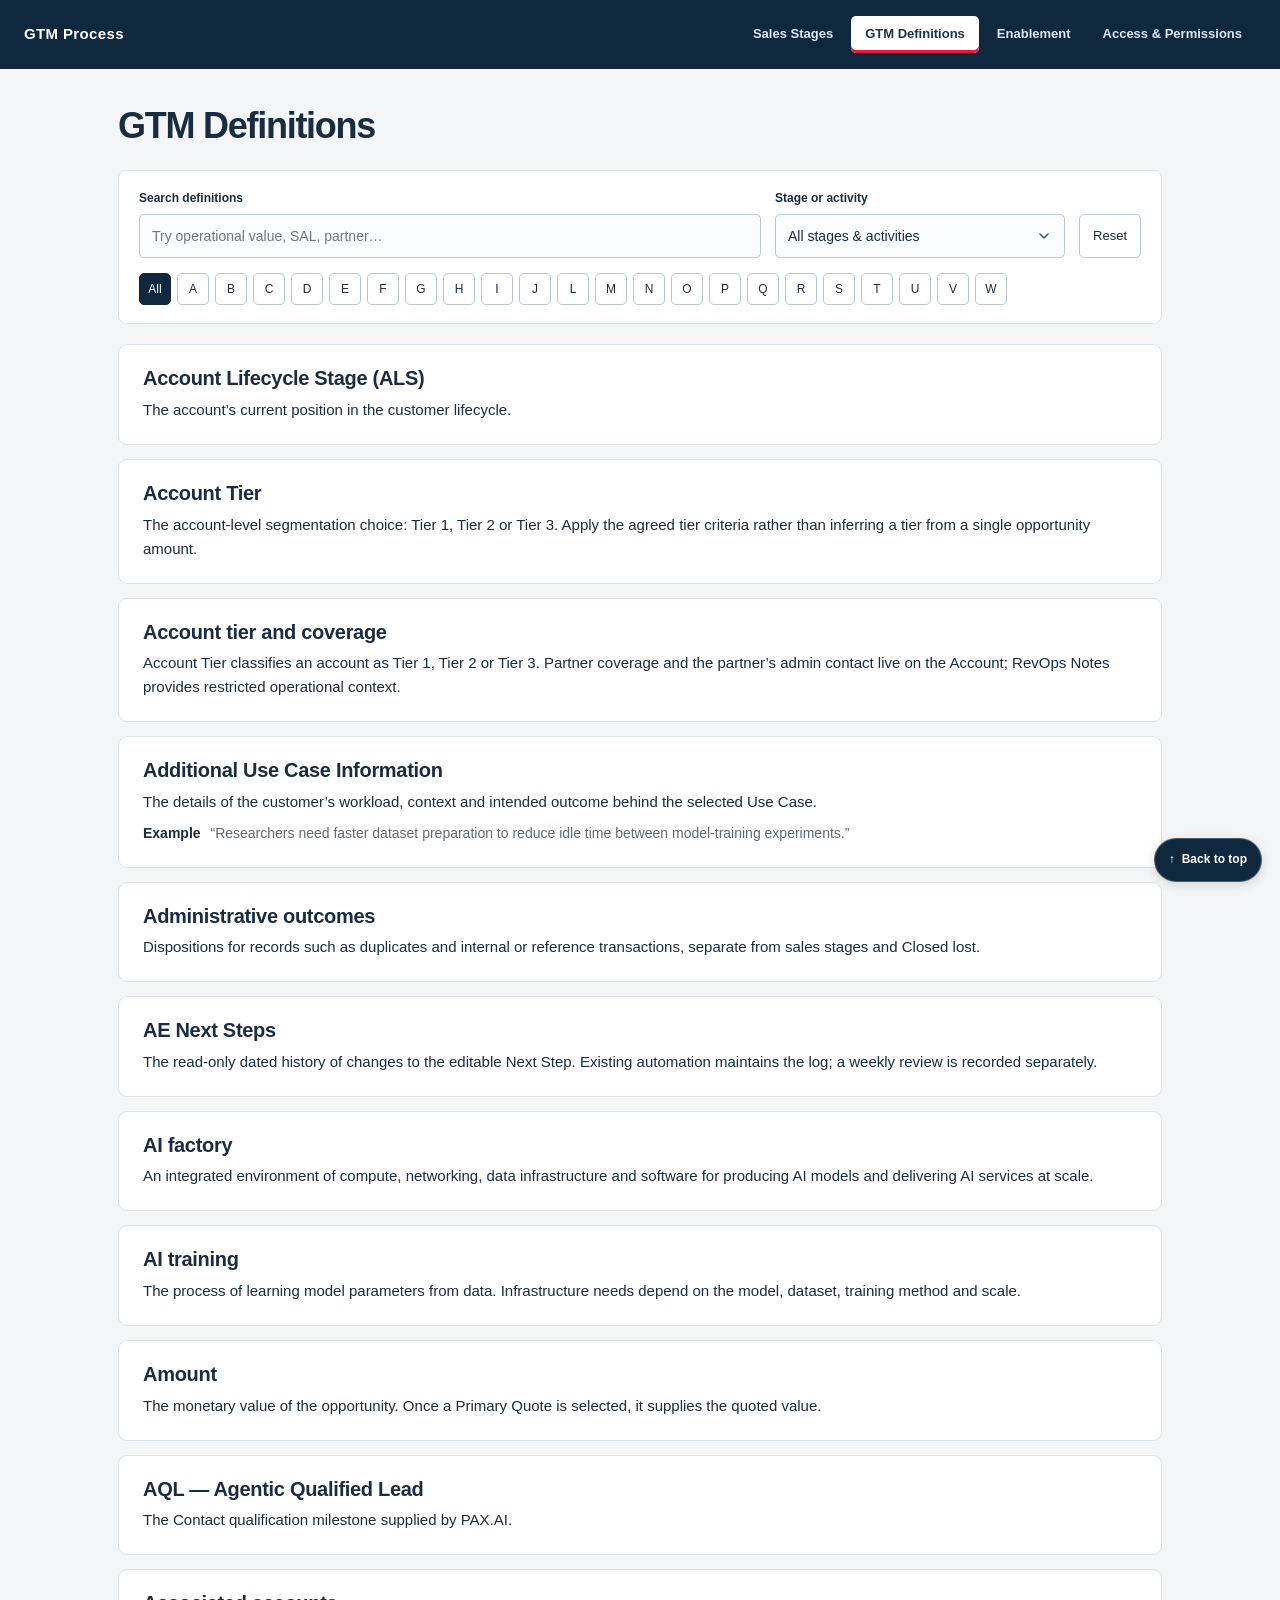
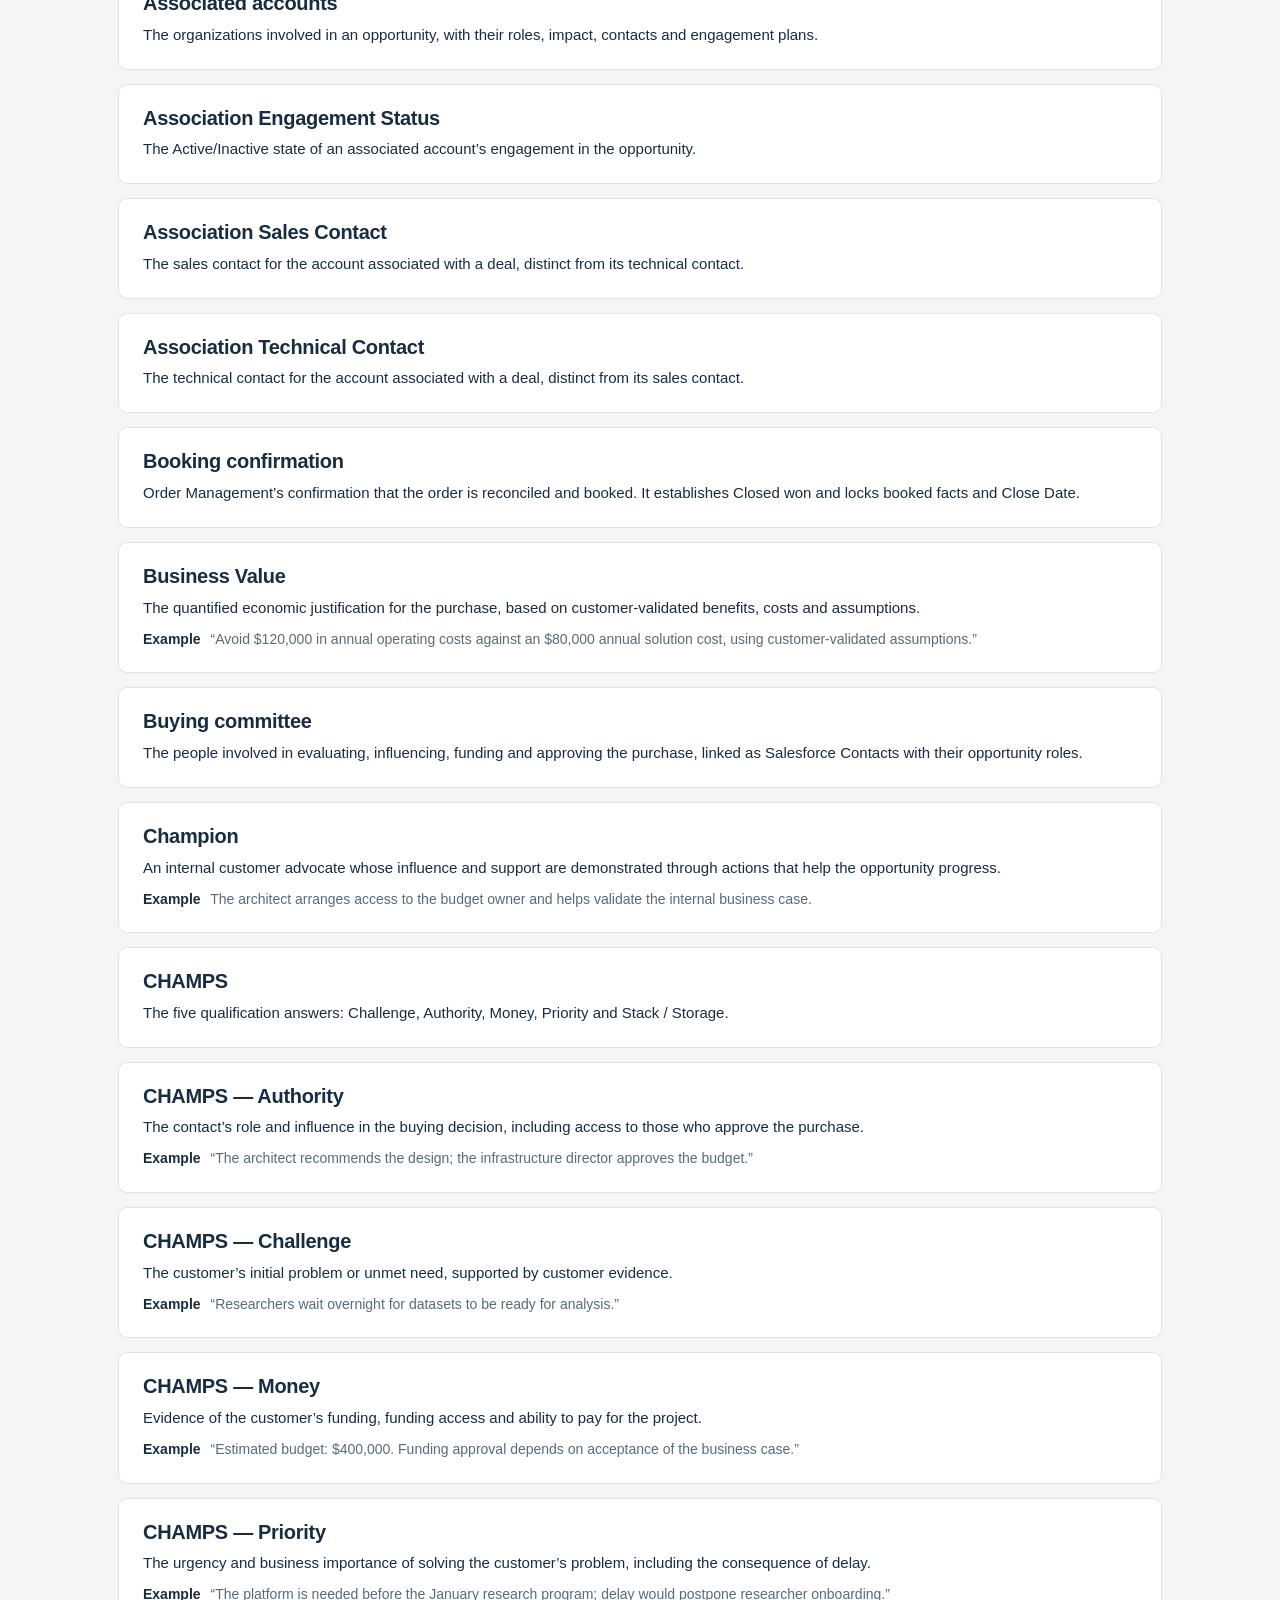
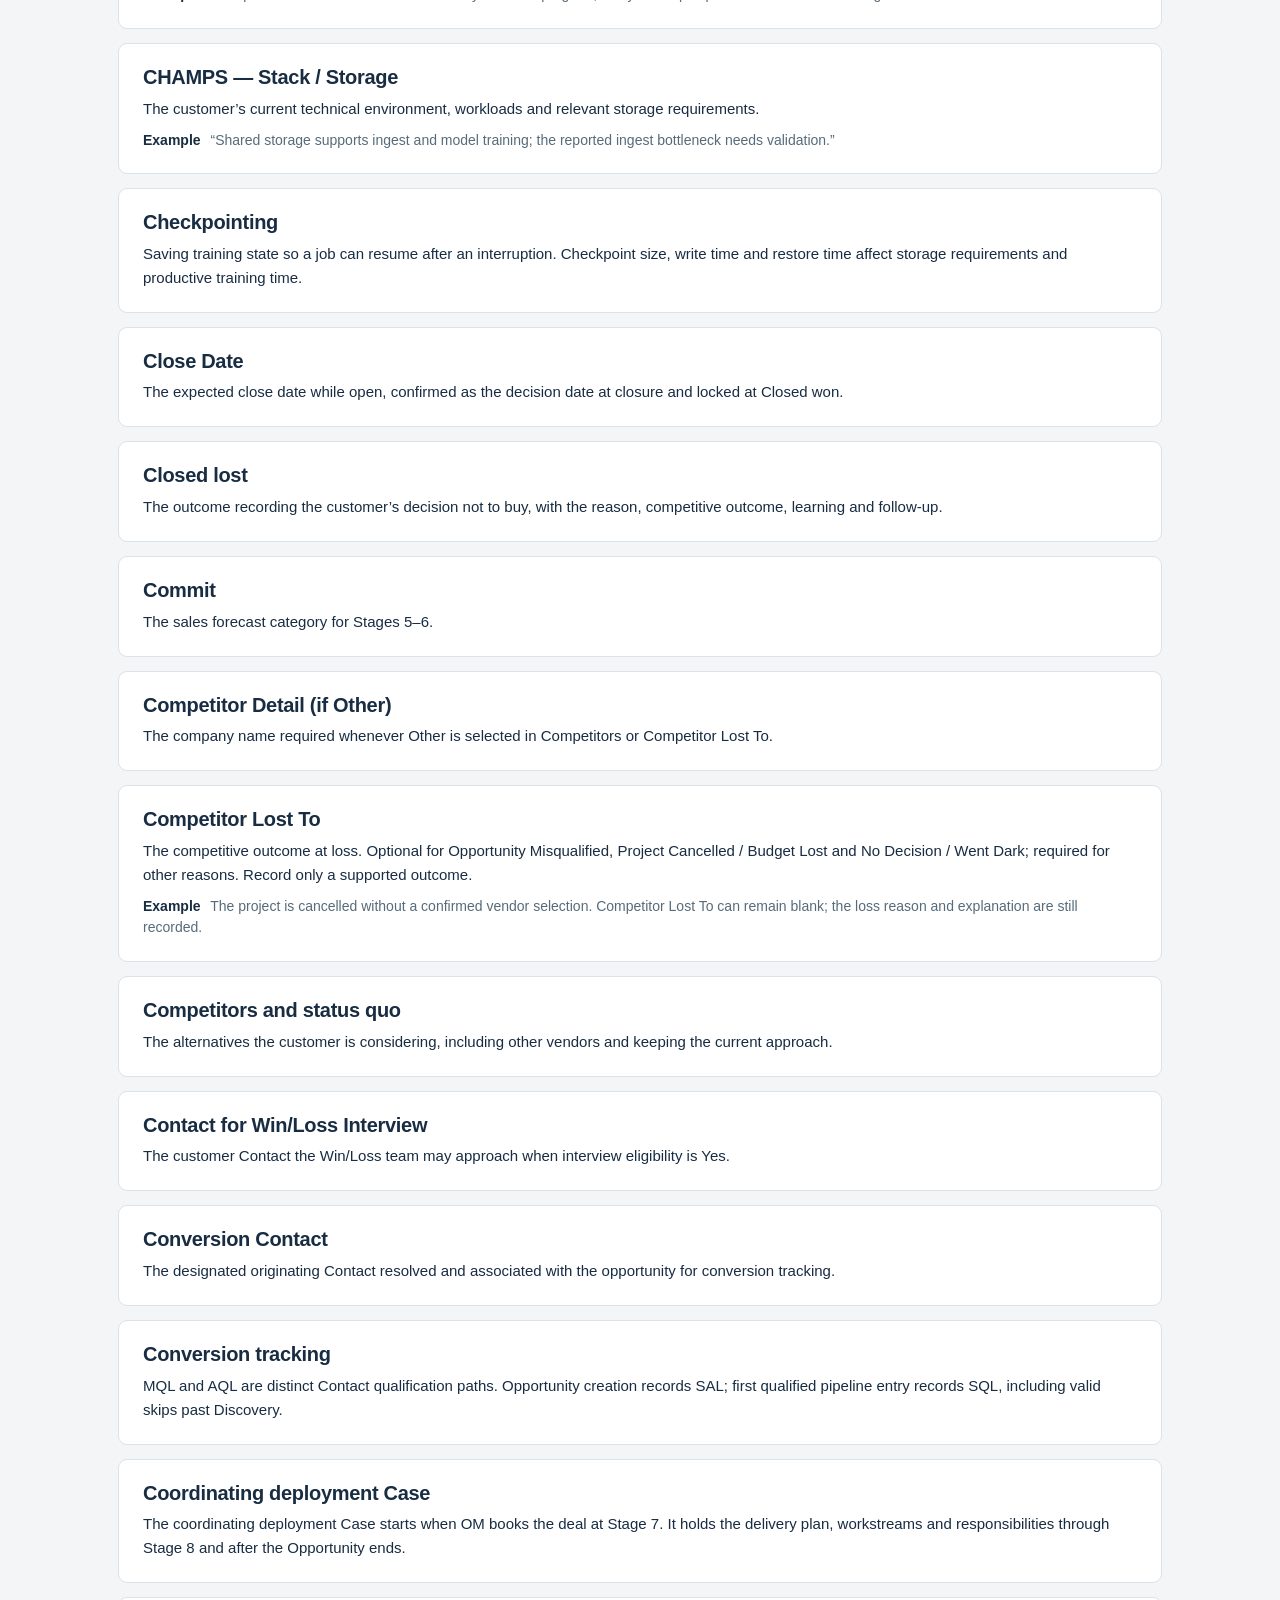
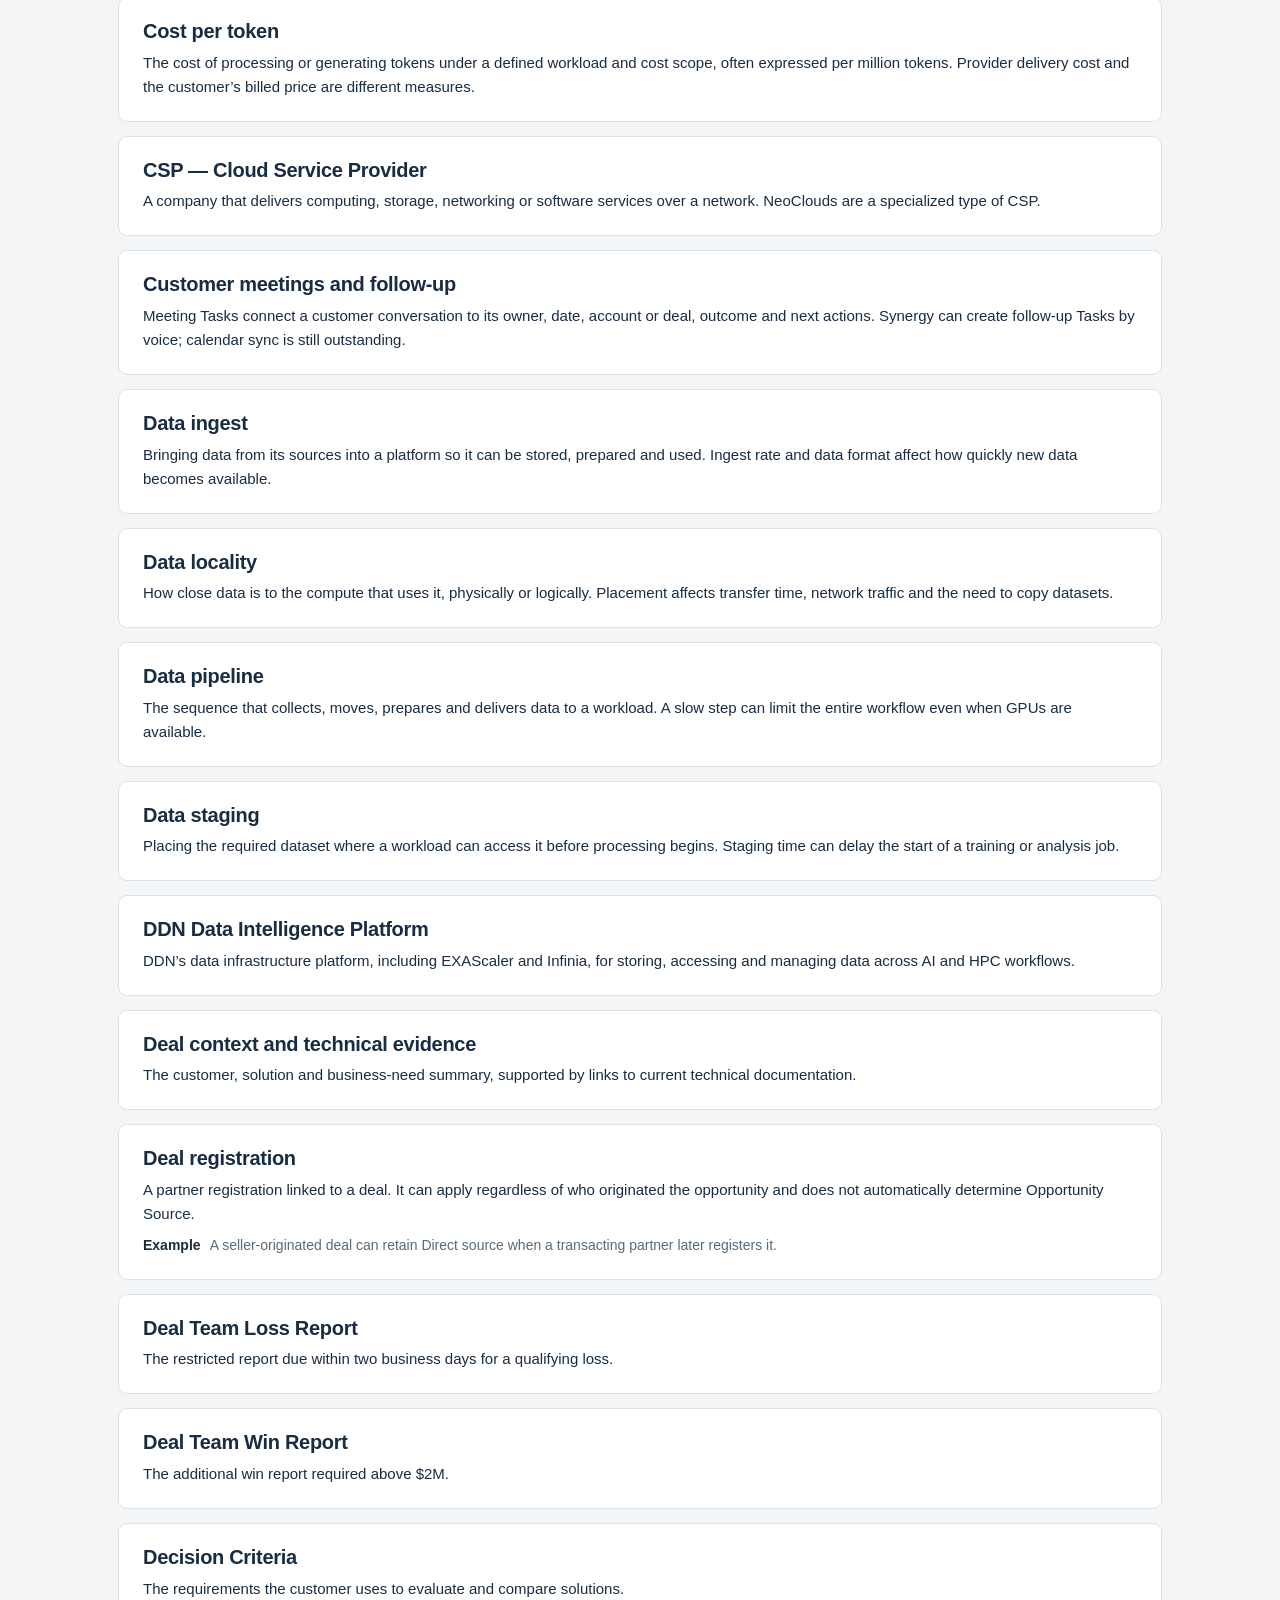
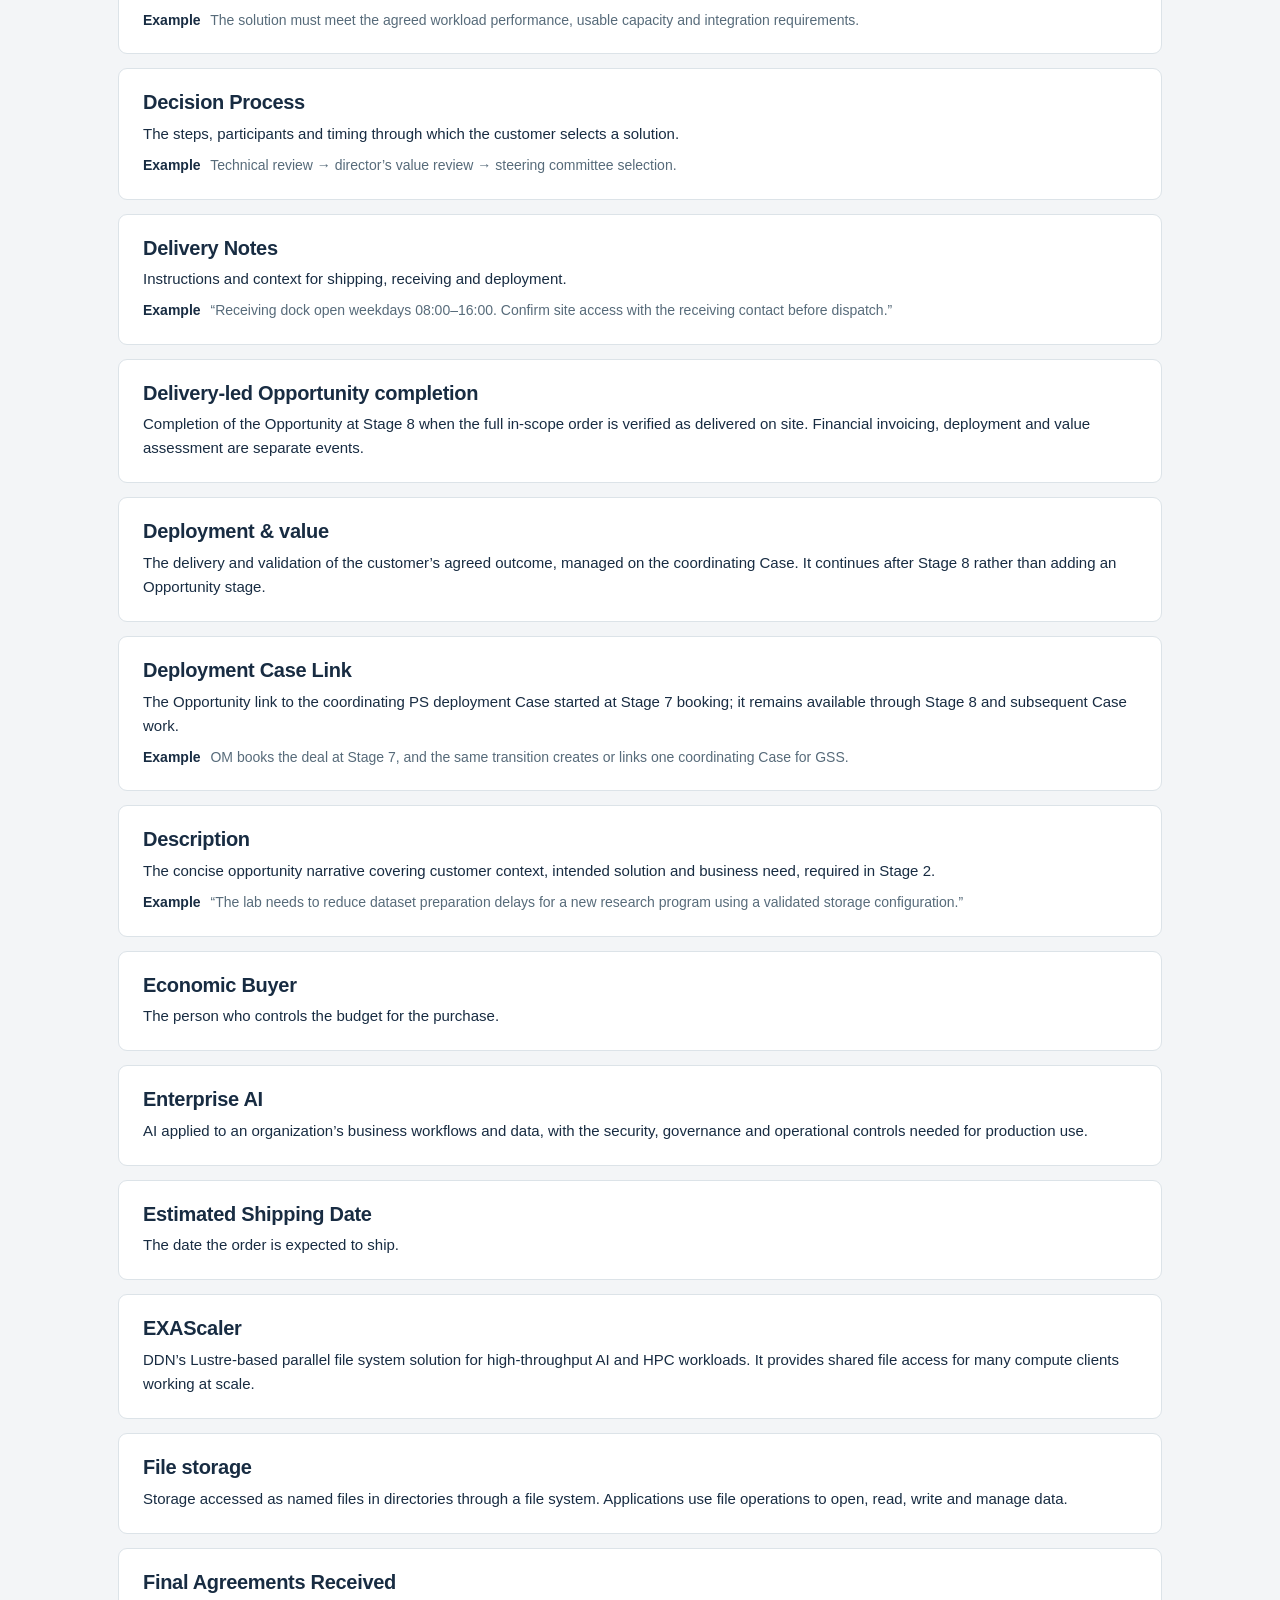
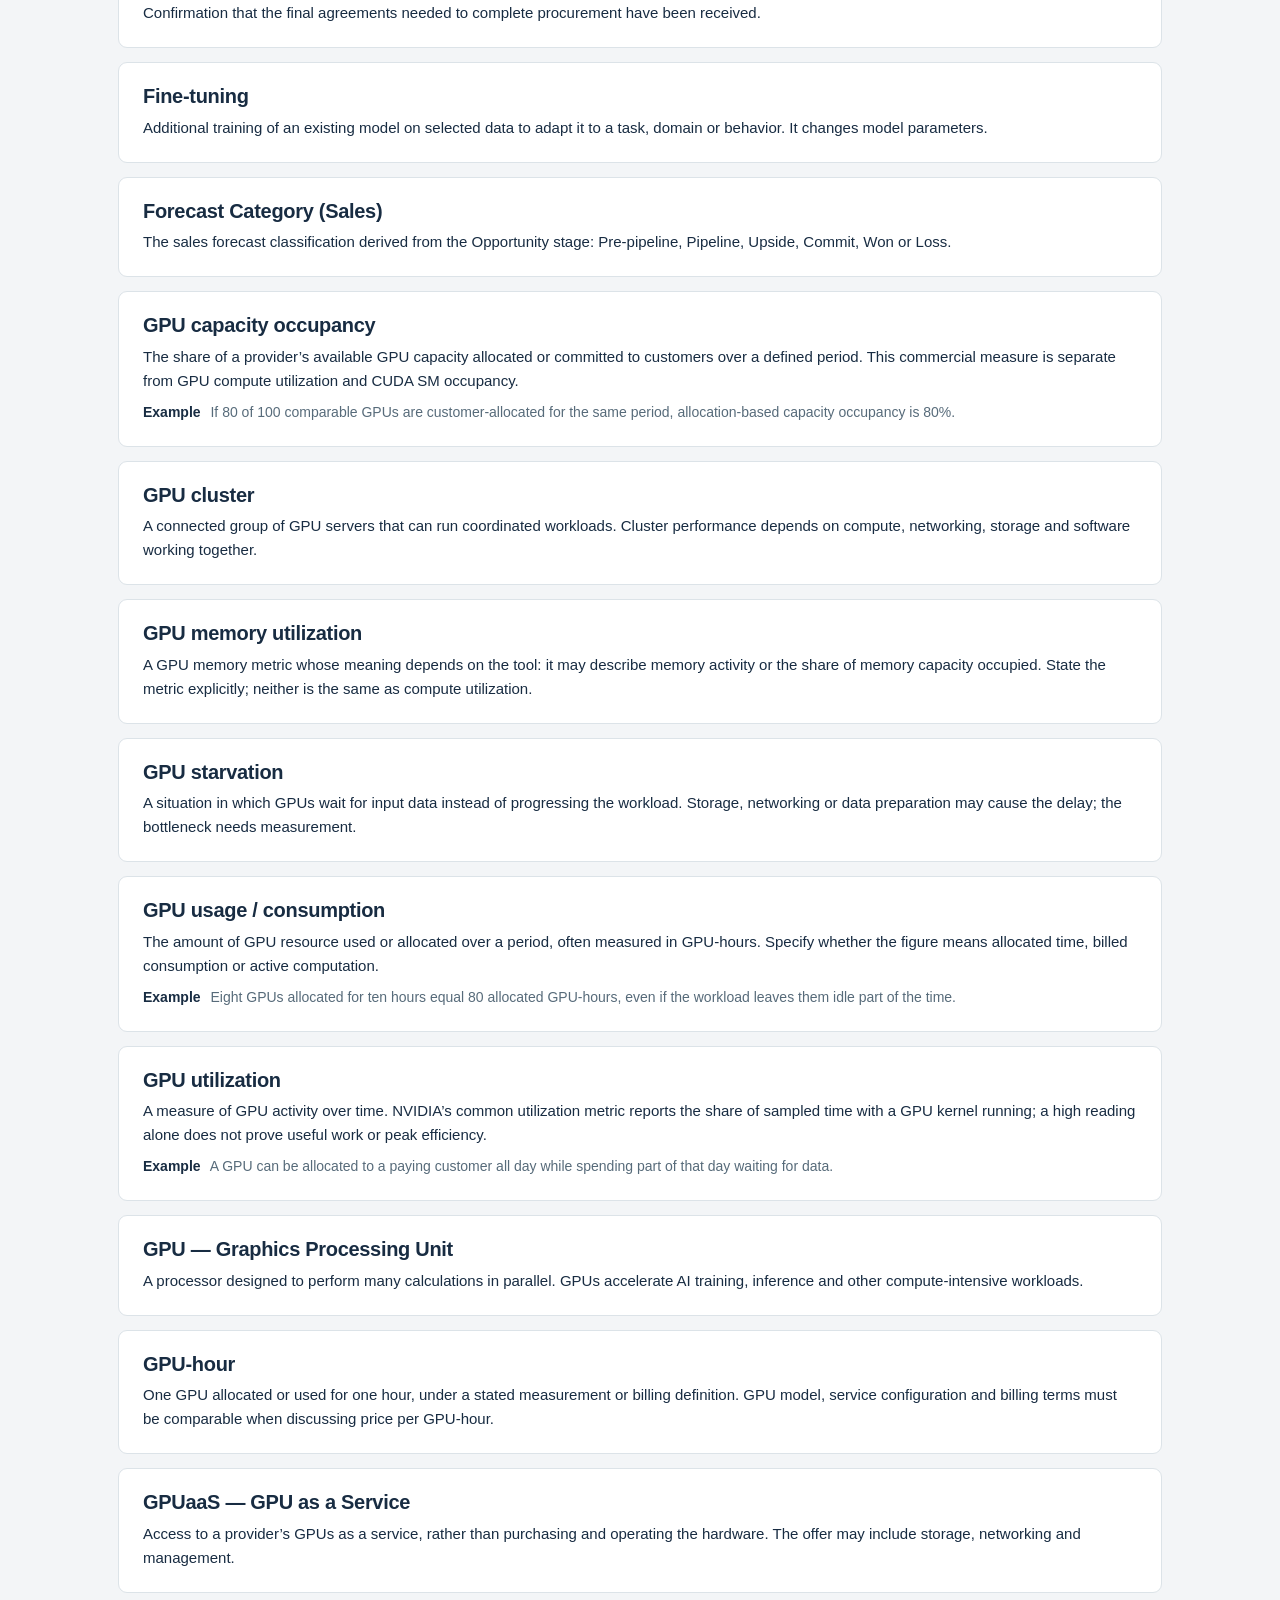
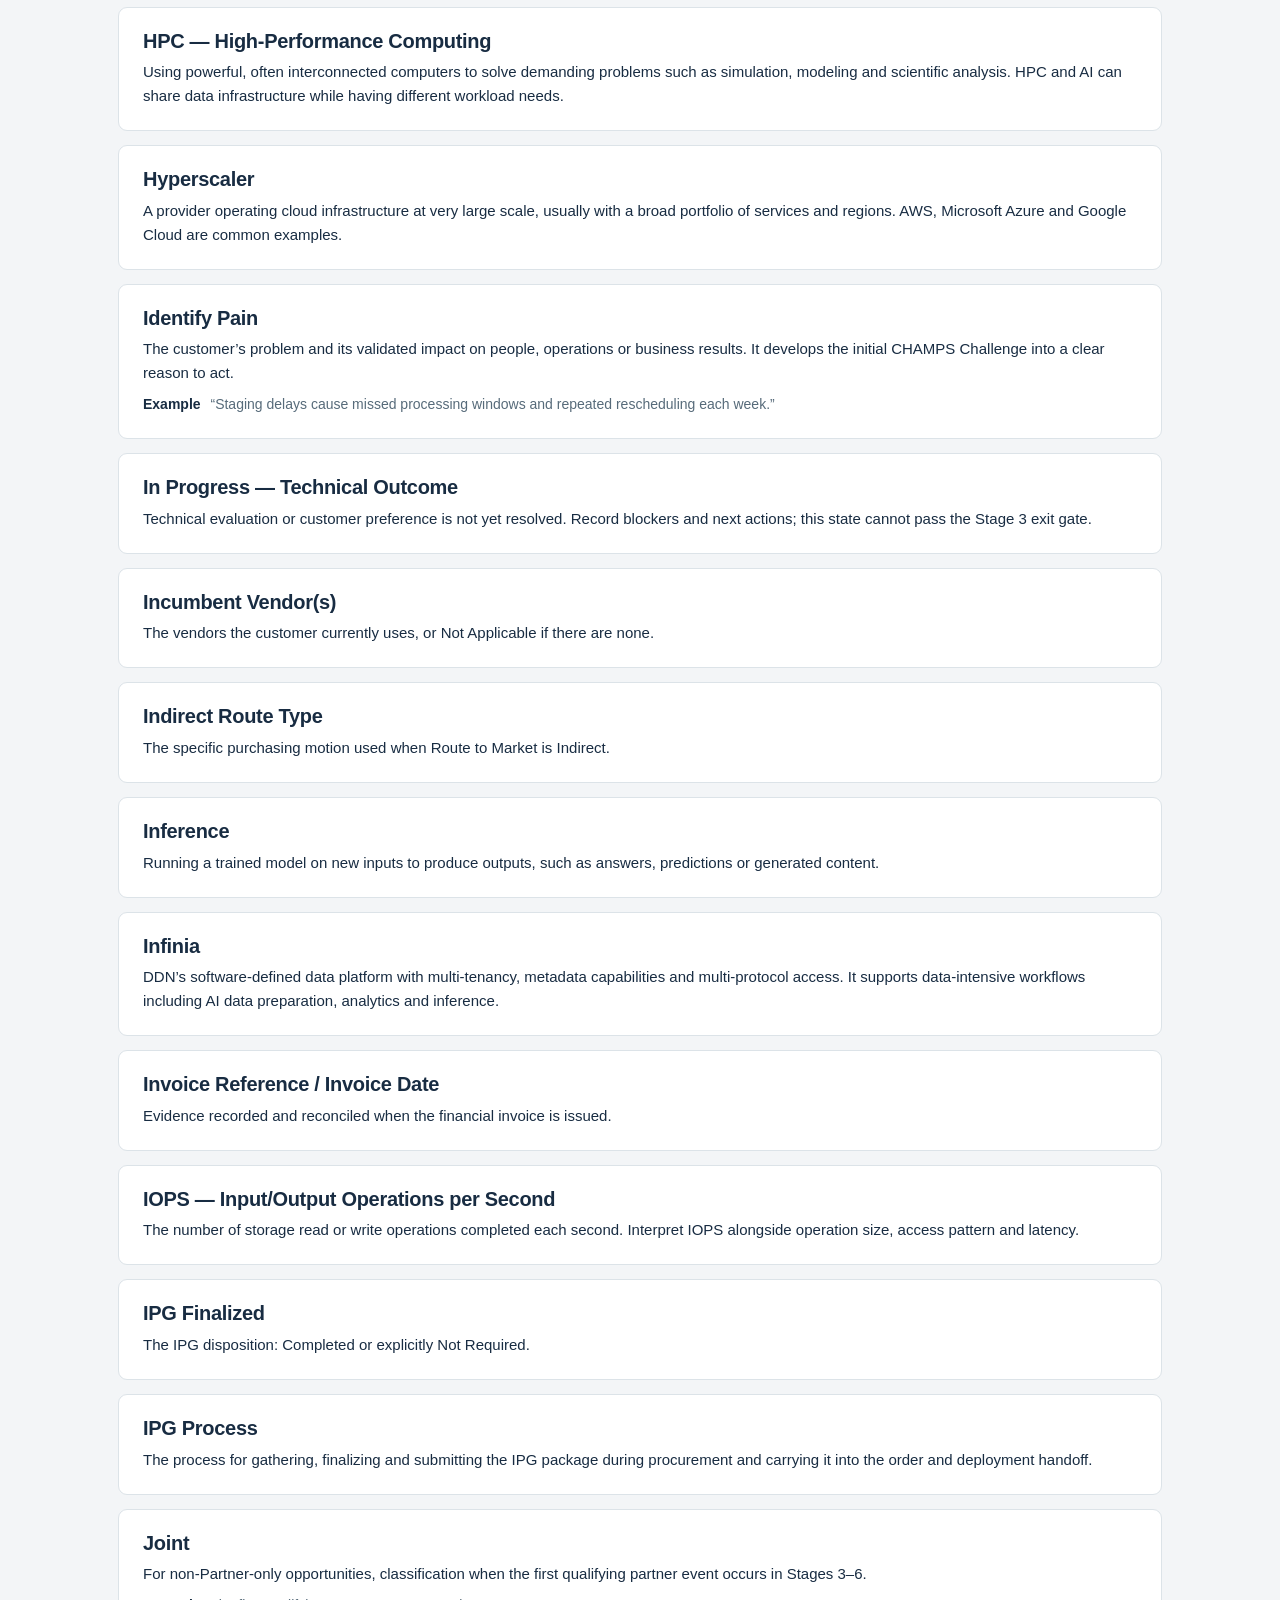
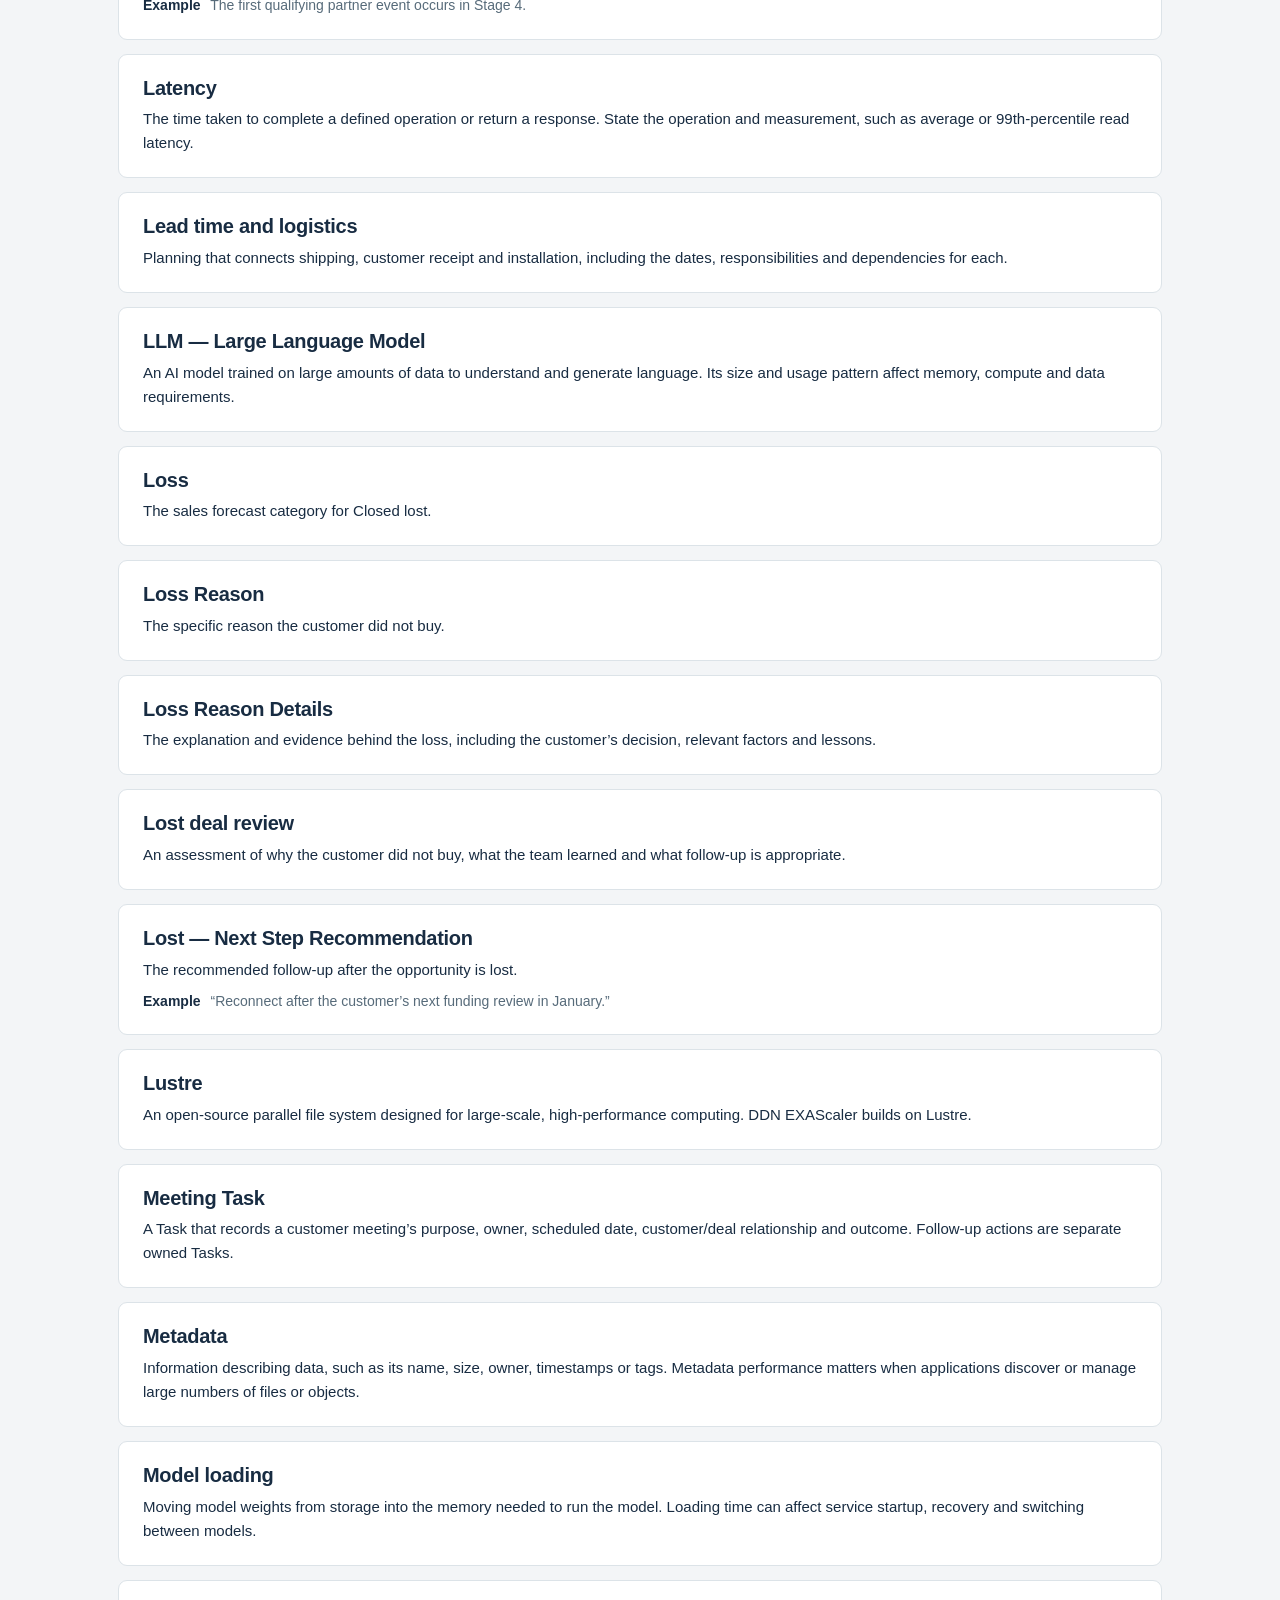
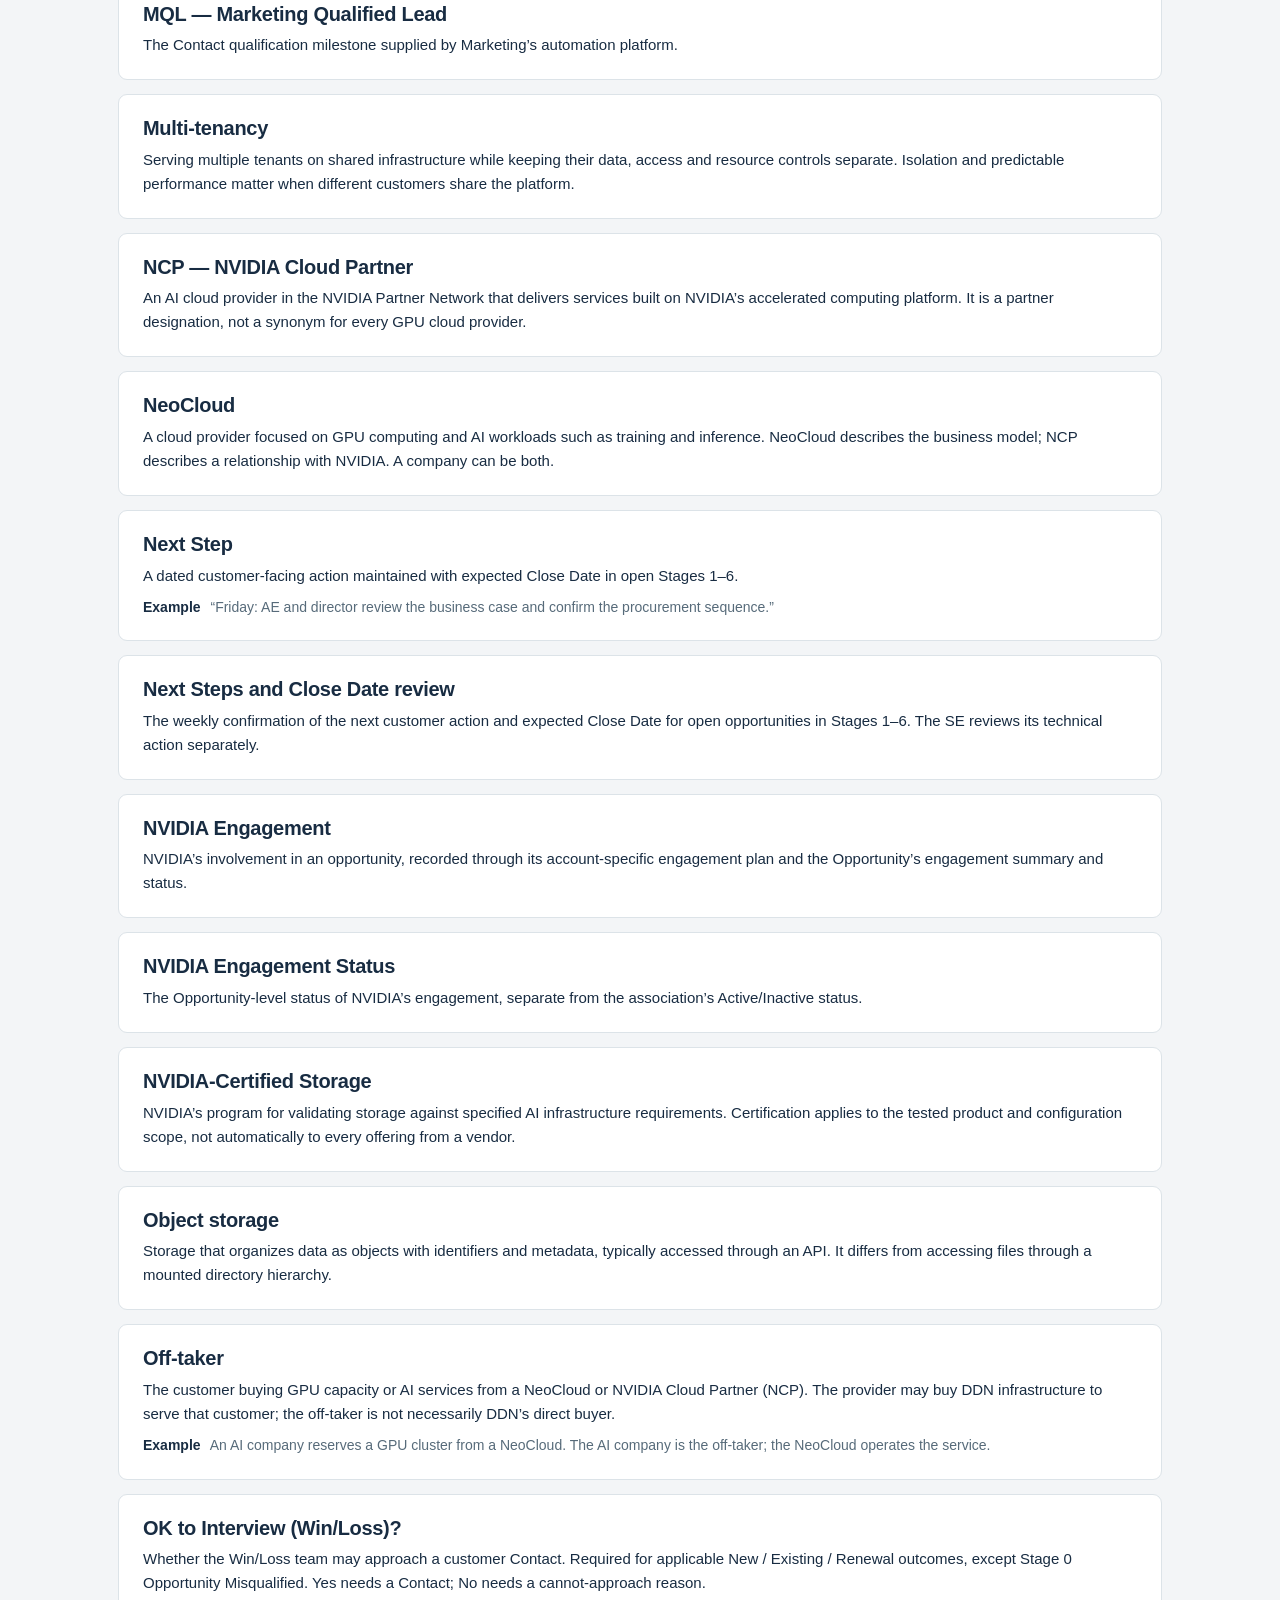
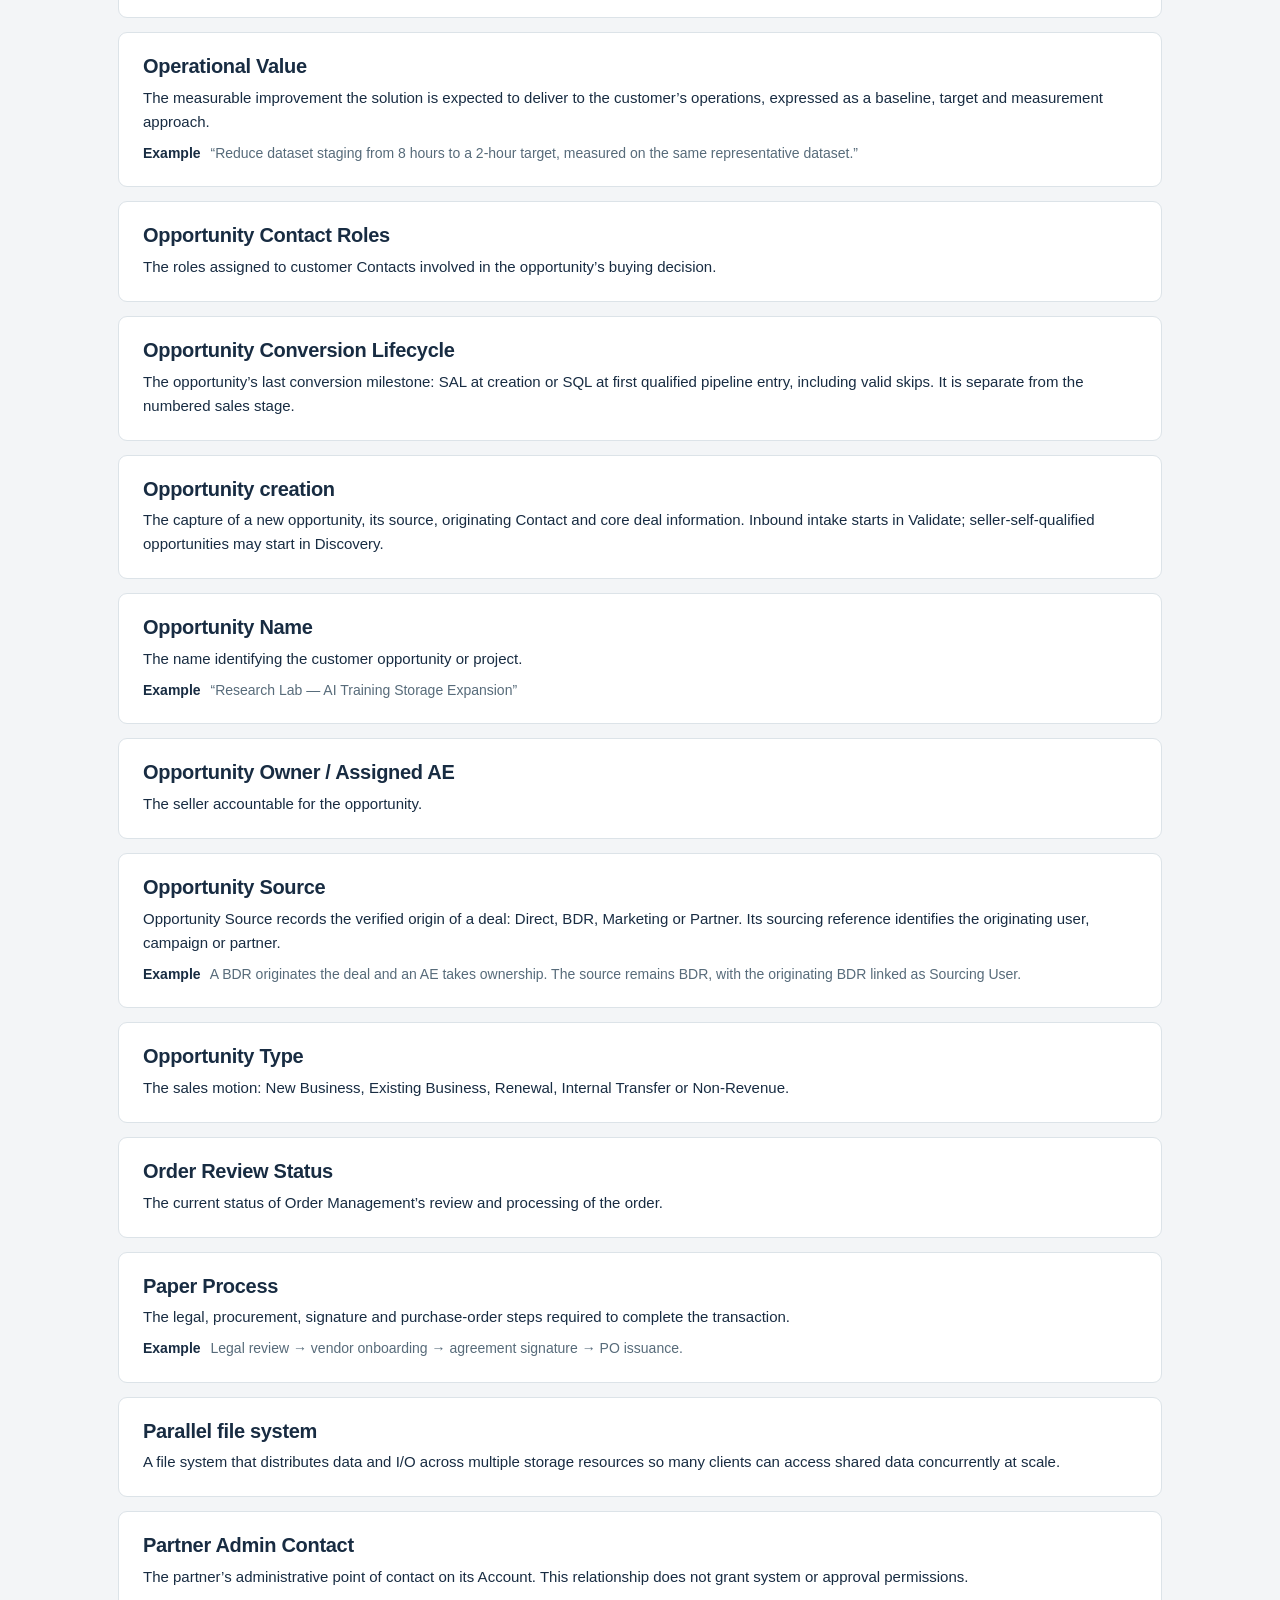
==== commit 3ddee8d9: "Update GTM definitions and enablement for Stage 7 Case" ====
--- a/definitions.html
+++ b/definitions.html
@@ -1 +1 @@
-<!doctype html><html lang="en"><head><meta charset="utf-8"><meta name="viewport" content="width=device-width,initial-scale=1"><meta name="description" content="Go-to-market definitions for sales stages, AI infrastructure and DDN terminology."><title>GTM Definitions · GTM Process</title><link rel="stylesheet" href="assets/navigation.css"><link rel="stylesheet" href="assets/learning.css"><script src="assets/learning.js" defer></script></head><body id="top" data-page="definitions"><a class="skip" href="#main">Skip to content</a><header class="topbar"><span class="brand">GTM Process</span><nav class="gtm-nav" aria-label="GTM pages"><a href="index.html">Sales Stages</a><a href="definitions.html" aria-current="page">GTM Definitions</a><a href="enablement.html">Enablement</a><a href="permissions.html">Access & Permissions</a></nav></header><div class="definitions-shell"><main id="main"><h1>GTM Definitions</h1><section id="library" aria-label="Definitions"><div class="filters js-only" id="find"><div class="filter-grid"><div class="search-field"><label for="search">Search definitions</label><input type="search" id="search" placeholder="Try operational value, SAL, partner…" autocomplete="off" aria-controls="items"></div><div><label for="stage-filter">Stage or activity</label><select id="stage-filter"><option value="all">All stages &amp; activities</option><option value="creation">Opportunity creation</option><option value="s0">Stage 0 · Validate</option><option value="s1">Stage 1 · Discovery</option><option value="s2">Stage 2 · Solution design</option><option value="s3">Stage 3 · Buyer alignment</option><option value="s4">Stage 4 · Proposal / negotiate</option><option value="s5">Stage 5 · Procurement</option><option value="s6">Stage 6 · Won decision</option><option value="s7">Stage 7 · Closed won</option><option value="s8">Stage 8 · Invoice</option><option value="lost">Closed lost</option><option value="post">Deployment &amp; value</option><option value="ongoing">Ongoing activities</option></select></div><button type="button" id="reset">Reset</button></div><div class="alphabet" role="group" aria-label="Filter by first letter"><button type="button" data-letter="all" aria-pressed="true">All</button><button type="button" data-letter="A" aria-pressed="false">A</button><button type="button" data-letter="B" aria-pressed="false">B</button><button type="button" data-letter="C" aria-pressed="false">C</button><button type="button" data-letter="D" aria-pressed="false">D</button><button type="button" data-letter="E" aria-pressed="false">E</button><button type="button" data-letter="F" aria-pressed="false">F</button><button type="button" data-letter="G" aria-pressed="false">G</button><button type="button" data-letter="H" aria-pressed="false">H</button><button type="button" data-letter="I" aria-pressed="false">I</button><button type="button" data-letter="J" aria-pressed="false">J</button><button type="button" data-letter="L" aria-pressed="false">L</button><button type="button" data-letter="M" aria-pressed="false">M</button><button type="button" data-letter="N" aria-pressed="false">N</button><button type="button" data-letter="O" aria-pressed="false">O</button><button type="button" data-letter="P" aria-pressed="false">P</button><button type="button" data-letter="Q" aria-pressed="false">Q</button><button type="button" data-letter="R" aria-pressed="false">R</button><button type="button" data-letter="S" aria-pressed="false">S</button><button type="button" data-letter="T" aria-pressed="false">T</button><button type="button" data-letter="U" aria-pressed="false">U</button><button type="button" data-letter="V" aria-pressed="false">V</button><button type="button" data-letter="W" aria-pressed="false">W</button></div><p id="result-count" class="sr-only" role="status" aria-live="polite"></p></div><div id="empty" class="empty" hidden><h2>No matching definitions</h2><button type="button" data-reset>Reset filters</button></div><div id="items"><article class="term item" id="term-account-lifecycle-stage-als" data-stages="creation s0 s1 s2 s3 s4 s5 s6 s7 s8 ongoing" data-search="" data-letter="A" aria-labelledby="term-account-lifecycle-stage-als-title"><h2 id="term-account-lifecycle-stage-als-title">Account Lifecycle Stage (ALS)</h2><p class="meaning">The account’s current position in the customer lifecycle.</p></article><article class="term item" id="term-account-tier" data-stages="creation s0 s1 ongoing" data-search="" data-letter="A" aria-labelledby="term-account-tier-title"><h2 id="term-account-tier-title">Account Tier</h2><p class="meaning">The account-level segmentation choice: Tier 1, Tier 2 or Tier 3. Apply the agreed tier criteria rather than inferring a tier from a single opportunity amount.</p></article><article class="term item" id="account-context" data-stages="creation s0 s1 ongoing" data-search="" data-letter="A" aria-labelledby="account-context-title"><h2 id="account-context-title">Account tier and coverage</h2><p class="meaning">Account Tier classifies an account as Tier 1, Tier 2 or Tier 3. Partner coverage and the partner’s admin contact live on the Account; RevOps Notes provides restricted operational context.</p></article><article class="term item" id="term-additional-use-case-information" data-stages="s1" data-search="" data-letter="A" aria-labelledby="term-additional-use-case-information-title"><h2 id="term-additional-use-case-information-title">Additional Use Case Information</h2><p class="meaning">The details of the customer’s workload, context and intended outcome behind the selected Use Case.</p><p class="definition-example"><span>Example</span> “Researchers need faster dataset preparation to reduce idle time between model-training experiments.”</p></article><article class="term item" id="term-administrative-outcomes" data-stages="creation s0 s1 s2 s3 s4 s5 s6 s7 s8 lost ongoing" data-search="" data-letter="A" aria-labelledby="term-administrative-outcomes-title"><h2 id="term-administrative-outcomes-title">Administrative outcomes</h2><p class="meaning">Dispositions for records such as duplicates and internal or reference transactions, separate from sales stages and Closed lost.</p></article><article class="term item" id="term-ae-next-steps" data-stages="s1 s2 s3 s4 s5 s6 ongoing" data-search="" data-letter="A" aria-labelledby="term-ae-next-steps-title"><h2 id="term-ae-next-steps-title">AE Next Steps</h2><p class="meaning">The read-only dated history of changes to the editable Next Step. Existing automation maintains the log; a weekly review is recorded separately.</p></article><article class="term item" id="industry-ai-factory" data-stages="s1" data-search="AI factories" data-letter="A" aria-labelledby="industry-ai-factory-title"><h2 id="industry-ai-factory-title">AI factory</h2><p class="meaning">An integrated environment of compute, networking, data infrastructure and software for producing AI models and delivering AI services at scale.</p></article><article class="term item" id="industry-ai-training" data-stages="s1" data-search="model training pretraining pre-training" data-letter="A" aria-labelledby="industry-ai-training-title"><h2 id="industry-ai-training-title">AI training</h2><p class="meaning">The process of learning model parameters from data. Infrastructure needs depend on the model, dataset, training method and scale.</p></article><article class="term item" id="term-amount" data-stages="s0 s1 s2 s3 s4 s5 ongoing" data-search="" data-letter="A" aria-labelledby="term-amount-title"><h2 id="term-amount-title">Amount</h2><p class="meaning">The monetary value of the opportunity. Once a Primary Quote is selected, it supplies the quoted value.</p></article><article class="term item" id="term-aql-agentic-qualified-lead" data-stages="creation s0 s1 s2 s3 s4 s5 s6 s7 s8 ongoing" data-search="" data-letter="A" aria-labelledby="term-aql-agentic-qualified-lead-title"><h2 id="term-aql-agentic-qualified-lead-title">AQL — Agentic Qualified Lead</h2><p class="meaning">The Contact qualification milestone supplied by PAX.AI.</p></article><article class="term item" id="partner-accounts" data-stages="s0 s1 s2 s3 s4 s5 s6 s7 ongoing" data-search="" data-letter="A" aria-labelledby="partner-accounts-title"><h2 id="partner-accounts-title">Associated accounts</h2><p class="meaning">The organizations involved in an opportunity, with their roles, impact, contacts and engagement plans.</p></article><article class="term item" id="term-association-engagement-status" data-stages="s0 s1 s2 s3 s4 s5 s6 s7 ongoing" data-search="" data-letter="A" aria-labelledby="term-association-engagement-status-title"><h2 id="term-association-engagement-status-title">Association Engagement Status</h2><p class="meaning">The Active/Inactive state of an associated account’s engagement in the opportunity.</p></article><article class="term item" id="term-association-sales-contact" data-stages="s0 s1 s2 s3 s4 s5 s6 s7 ongoing" data-search="" data-letter="A" aria-labelledby="term-association-sales-contact-title"><h2 id="term-association-sales-contact-title">Association Sales Contact</h2><p class="meaning">The sales contact for the account associated with a deal, distinct from its technical contact.</p></article><article class="term item" id="term-association-technical-contact" data-stages="s0 s1 s2 s3 s4 s5 s6 s7 ongoing" data-search="" data-letter="A" aria-labelledby="term-association-technical-contact-title"><h2 id="term-association-technical-contact-title">Association Technical Contact</h2><p class="meaning">The technical contact for the account associated with a deal, distinct from its sales contact.</p></article><article class="term item" id="booking" data-stages="s6 s7" data-search="" data-letter="B" aria-labelledby="booking-title"><h2 id="booking-title">Booking confirmation</h2><p class="meaning">Order Management’s confirmation that the order is reconciled and booked. It establishes Closed won and locks booked facts and Close Date.</p></article><article class="term item" id="business-value" data-stages="s4 s6" data-search="" data-letter="B" aria-labelledby="business-value-title"><h2 id="business-value-title">Business Value</h2><p class="meaning">The quantified economic justification for the purchase, based on customer-validated benefits, costs and assumptions.</p><p class="definition-example"><span>Example</span> “Avoid $120,000 in annual operating costs against an $80,000 annual solution cost, using customer-validated assumptions.”</p></article><article class="term item" id="buying-committee" data-stages="s1 s2 s3 s4 s5 ongoing" data-search="" data-letter="B" aria-labelledby="buying-committee-title"><h2 id="buying-committee-title">Buying committee</h2><p class="meaning">The people involved in evaluating, influencing, funding and approving the purchase, linked as Salesforce Contacts with their opportunity roles.</p></article><article class="term item" id="champion" data-stages="s2" data-search="" data-letter="C" aria-labelledby="champion-title"><h2 id="champion-title">Champion</h2><p class="meaning">An internal customer advocate whose influence and support are demonstrated through actions that help the opportunity progress.</p><p class="definition-example"><span>Example</span> The architect arranges access to the budget owner and helps validate the internal business case.</p></article><article class="term item" id="term-champs" data-stages="s0 s1" data-search="" data-letter="C" aria-labelledby="term-champs-title"><h2 id="term-champs-title">CHAMPS</h2><p class="meaning">The five qualification answers: Challenge, Authority, Money, Priority and Stack / Storage.</p></article><article class="term item" id="authority" data-stages="s0 s1" data-search="" data-letter="C" aria-labelledby="authority-title"><h2 id="authority-title">CHAMPS — Authority</h2><p class="meaning">The contact’s role and influence in the buying decision, including access to those who approve the purchase.</p><p class="definition-example"><span>Example</span> “The architect recommends the design; the infrastructure director approves the budget.”</p></article><article class="term item" id="challenge" data-stages="s0 s1" data-search="" data-letter="C" aria-labelledby="challenge-title"><h2 id="challenge-title">CHAMPS — Challenge</h2><p class="meaning">The customer’s initial problem or unmet need, supported by customer evidence.</p><p class="definition-example"><span>Example</span> “Researchers wait overnight for datasets to be ready for analysis.”</p></article><article class="term item" id="money" data-stages="s0 s1" data-search="" data-letter="C" aria-labelledby="money-title"><h2 id="money-title">CHAMPS — Money</h2><p class="meaning">Evidence of the customer’s funding, funding access and ability to pay for the project.</p><p class="definition-example"><span>Example</span> “Estimated budget: $400,000. Funding approval depends on acceptance of the business case.”</p></article><article class="term item" id="priority" data-stages="s0 s1" data-search="" data-letter="C" aria-labelledby="priority-title"><h2 id="priority-title">CHAMPS — Priority</h2><p class="meaning">The urgency and business importance of solving the customer’s problem, including the consequence of delay.</p><p class="definition-example"><span>Example</span> “The platform is needed before the January research program; delay would postpone researcher onboarding.”</p></article><article class="term item" id="stack" data-stages="s0 s1" data-search="" data-letter="C" aria-labelledby="stack-title"><h2 id="stack-title">CHAMPS — Stack / Storage</h2><p class="meaning">The customer’s current technical environment, workloads and relevant storage requirements.</p><p class="definition-example"><span>Example</span> “Shared storage supports ingest and model training; the reported ingest bottleneck needs validation.”</p></article><article class="term item" id="industry-checkpointing" data-stages="s2 s3" data-search="checkpoint checkpoints" data-letter="C" aria-labelledby="industry-checkpointing-title"><h2 id="industry-checkpointing-title">Checkpointing</h2><p class="meaning">Saving training state so a job can resume after an interruption. Checkpoint size, write time and restore time affect storage requirements and productive training time.</p></article><article class="term item" id="term-close-date" data-stages="s1 s2 s3 s4 s5 s6 ongoing" data-search="" data-letter="C" aria-labelledby="term-close-date-title"><h2 id="term-close-date-title">Close Date</h2><p class="meaning">The expected close date while open, confirmed as the decision date at closure and locked at Closed won.</p></article><article class="term item" id="stage-lost" data-stages="lost" data-search="" data-letter="C" aria-labelledby="stage-lost-title"><h2 id="stage-lost-title">Closed lost</h2><p class="meaning">The outcome recording the customer’s decision not to buy, with the reason, competitive outcome, learning and follow-up.</p></article><article class="term item" id="term-commit" data-stages="creation s0 s1 s2 s3 s4 s5 s6 s7 s8 lost ongoing" data-search="" data-letter="C" aria-labelledby="term-commit-title"><h2 id="term-commit-title">Commit</h2><p class="meaning">The sales forecast category for Stages 5–6.</p></article><article class="term item" id="term-competitor-detail-if-other" data-stages="s2 lost" data-search="" data-letter="C" aria-labelledby="term-competitor-detail-if-other-title"><h2 id="term-competitor-detail-if-other-title">Competitor Detail (if Other)</h2><p class="meaning">The company name required whenever Other is selected in Competitors or Competitor Lost To.</p></article><article class="term item" id="term-competitor-lost-to" data-stages="s2 lost" data-search="" data-letter="C" aria-labelledby="term-competitor-lost-to-title"><h2 id="term-competitor-lost-to-title">Competitor Lost To</h2><p class="meaning">The competitive outcome at loss. Optional for Opportunity Misqualified, Project Cancelled / Budget Lost and No Decision / Went Dark; required for other reasons. Record only a supported outcome.</p><p class="definition-example"><span>Example</span> The project is cancelled without a confirmed vendor selection. Competitor Lost To can remain blank; the loss reason and explanation are still recorded.</p></article><article class="term item" id="competition" data-stages="s2 lost" data-search="" data-letter="C" aria-labelledby="competition-title"><h2 id="competition-title">Competitors and status quo</h2><p class="meaning">The alternatives the customer is considering, including other vendors and keeping the current approach.</p></article><article class="term item" id="term-contact-for-win-loss-interview" data-stages="s6 lost ongoing" data-search="" data-letter="C" aria-labelledby="term-contact-for-win-loss-interview-title"><h2 id="term-contact-for-win-loss-interview-title">Contact for Win/Loss Interview</h2><p class="meaning">The customer Contact the Win/Loss team may approach when interview eligibility is Yes.</p></article><article class="term item" id="term-conversion-contact" data-stages="creation s0 s1 s2 s3 s4 s5 s6 s7 s8 ongoing" data-search="" data-letter="C" aria-labelledby="term-conversion-contact-title"><h2 id="term-conversion-contact-title">Conversion Contact</h2><p class="meaning">The designated originating Contact resolved and associated with the opportunity for conversion tracking.</p></article><article class="term item" id="conversion" data-stages="creation s0 s1 s2 s3 s4 s5 s6 s7 s8 ongoing" data-search="" data-letter="C" aria-labelledby="conversion-title"><h2 id="conversion-title">Conversion tracking</h2><p class="meaning">MQL and AQL are distinct Contact qualification paths. Opportunity creation records SAL; first qualified pipeline entry records SQL, including valid skips past Discovery.</p></article><article class="term item" id="deployment" data-stages="s6 s7 s8 post ongoing" data-search="" data-letter="C" aria-labelledby="deployment-title"><h2 id="deployment-title">Coordinating deployment Case</h2><p class="meaning">The Case that coordinates deployment scope, ownership, plans and workstreams, starting at Won decision and continuing after the Opportunity ends.</p></article><article class="term item" id="industry-cost-per-token" data-stages="s4 s6" data-search="cost per million tokens inference economics" data-letter="C" aria-labelledby="industry-cost-per-token-title"><h2 id="industry-cost-per-token-title">Cost per token</h2><p class="meaning">The cost of processing or generating tokens under a defined workload and cost scope, often expressed per million tokens. Provider delivery cost and the customer’s billed price are different measures.</p></article><article class="term item" id="industry-csp-cloud-service-provider" data-stages="s0 s1 s2 s3 s4 s5 s6 s7 ongoing" data-search="CSPs" data-letter="C" aria-labelledby="industry-csp-cloud-service-provider-title"><h2 id="industry-csp-cloud-service-provider-title">CSP — Cloud Service Provider</h2><p class="meaning">A company that delivers computing, storage, networking or software services over a network. NeoClouds are a specialized type of CSP.</p></article><article class="term item" id="meetings" data-stages="s0 s1 s2 s3 s4 s5 s6 s7 s8 post ongoing" data-search="" data-letter="C" aria-labelledby="meetings-title"><h2 id="meetings-title">Customer meetings and follow-up</h2><p class="meaning">Meeting Tasks connect a customer conversation to its owner, date, account or deal, outcome and next actions. Synergy can create follow-up Tasks by voice; calendar sync is still outstanding.</p></article><article class="term item" id="industry-data-ingest" data-stages="s2 s3" data-search="ingestion data ingestion" data-letter="D" aria-labelledby="industry-data-ingest-title"><h2 id="industry-data-ingest-title">Data ingest</h2><p class="meaning">Bringing data from its sources into a platform so it can be stored, prepared and used. Ingest rate and data format affect how quickly new data becomes available.</p></article><article class="term item" id="industry-data-locality" data-stages="s2 s3" data-search="data placement" data-letter="D" aria-labelledby="industry-data-locality-title"><h2 id="industry-data-locality-title">Data locality</h2><p class="meaning">How close data is to the compute that uses it, physically or logically. Placement affects transfer time, network traffic and the need to copy datasets.</p></article><article class="term item" id="industry-data-pipeline" data-stages="s2 s3" data-search="AI pipeline data pipelines" data-letter="D" aria-labelledby="industry-data-pipeline-title"><h2 id="industry-data-pipeline-title">Data pipeline</h2><p class="meaning">The sequence that collects, moves, prepares and delivers data to a workload. A slow step can limit the entire workflow even when GPUs are available.</p></article><article class="term item" id="industry-data-staging" data-stages="s2 s3" data-search="dataset staging" data-letter="D" aria-labelledby="industry-data-staging-title"><h2 id="industry-data-staging-title">Data staging</h2><p class="meaning">Placing the required dataset where a workload can access it before processing begins. Staging time can delay the start of a training or analysis job.</p></article><article class="term item" id="industry-ddn-data-intelligence-platform" data-stages="s2 s3" data-search="DDN platform data intelligence" data-letter="D" aria-labelledby="industry-ddn-data-intelligence-platform-title"><h2 id="industry-ddn-data-intelligence-platform-title">DDN Data Intelligence Platform</h2><p class="meaning">DDN’s data infrastructure platform, including EXAScaler and Infinia, for storing, accessing and managing data across AI and HPC workflows.</p></article><article class="term item" id="deal-context" data-stages="s2 s3 ongoing" data-search="" data-letter="D" aria-labelledby="deal-context-title"><h2 id="deal-context-title">Deal context and technical evidence</h2><p class="meaning">The customer, solution and business-need summary, supported by links to current technical documentation.</p></article><article class="term item" id="term-deal-registration" data-stages="creation s0" data-search="" data-letter="D" aria-labelledby="term-deal-registration-title"><h2 id="term-deal-registration-title">Deal registration</h2><p class="meaning">A partner registration linked to a deal. It can apply regardless of who originated the opportunity and does not automatically determine Opportunity Source.</p><p class="definition-example"><span>Example</span> A seller-originated deal can retain Direct source when a transacting partner later registers it.</p></article><article class="term item" id="term-deal-team-loss-report" data-stages="lost" data-search="" data-letter="D" aria-labelledby="term-deal-team-loss-report-title"><h2 id="term-deal-team-loss-report-title">Deal Team Loss Report</h2><p class="meaning">The restricted report due within two business days for a qualifying loss.</p></article><article class="term item" id="term-deal-team-win-report" data-stages="s6 s7 ongoing" data-search="" data-letter="D" aria-labelledby="term-deal-team-win-report-title"><h2 id="term-deal-team-win-report-title">Deal Team Win Report</h2><p class="meaning">The additional win report required above $2M.</p></article><article class="term item" id="criteria" data-stages="s2" data-search="" data-letter="D" aria-labelledby="criteria-title"><h2 id="criteria-title">Decision Criteria</h2><p class="meaning">The requirements the customer uses to evaluate and compare solutions.</p><p class="definition-example"><span>Example</span> The solution must meet the agreed workload performance, usable capacity and integration requirements.</p></article><article class="term item" id="decision-process" data-stages="s3" data-search="" data-letter="D" aria-labelledby="decision-process-title"><h2 id="decision-process-title">Decision Process</h2><p class="meaning">The steps, participants and timing through which the customer selects a solution.</p><p class="definition-example"><span>Example</span> Technical review → director’s value review → steering committee selection.</p></article><article class="term item" id="term-delivery-notes" data-stages="s3 s4 s5 s6 s7 ongoing" data-search="" data-letter="D" aria-labelledby="term-delivery-notes-title"><h2 id="term-delivery-notes-title">Delivery Notes</h2><p class="meaning">Instructions and context for shipping, receiving and deployment.</p><p class="definition-example"><span>Example</span> “Receiving dock open weekdays 08:00–16:00. Confirm site access with the receiving contact before dispatch.”</p></article><article class="term item" id="invoice" data-stages="s7 s8" data-search="" data-letter="D" aria-labelledby="invoice-title"><h2 id="invoice-title">Delivery-led Opportunity completion</h2><p class="meaning">Completion of the Opportunity at Stage 8 when the full in-scope order is verified as delivered on site. Financial invoicing, deployment and value assessment are separate events.</p></article><article class="term item" id="stage-post" data-stages="post" data-search="" data-letter="D" aria-labelledby="stage-post-title"><h2 id="stage-post-title">Deployment &amp; value</h2><p class="meaning">The delivery and validation of the customer’s agreed outcome, managed on the coordinating Case. It continues after Stage 8 rather than adding an Opportunity stage.</p></article><article class="term item" id="term-deployment-case-link" data-stages="s6 s7 s8 post ongoing" data-search="" data-letter="D" aria-labelledby="term-deployment-case-link-title"><h2 id="term-deployment-case-link-title">Deployment Case Link</h2><p class="meaning">The link to the Case coordinating the opportunity’s deployment.</p></article><article class="term item" id="term-description" data-stages="s2 s3 ongoing" data-search="" data-letter="D" aria-labelledby="term-description-title"><h2 id="term-description-title">Description</h2><p class="meaning">The concise opportunity narrative covering customer context, intended solution and business need, required in Stage 2.</p><p class="definition-example"><span>Example</span> “The lab needs to reduce dataset preparation delays for a new research program using a validated storage configuration.”</p></article><article class="term item" id="economic-buyer" data-stages="s3" data-search="" data-letter="E" aria-labelledby="economic-buyer-title"><h2 id="economic-buyer-title">Economic Buyer</h2><p class="meaning">The person who controls the budget for the purchase.</p></article><article class="term item" id="industry-enterprise-ai" data-stages="s1" data-search="" data-letter="E" aria-labelledby="industry-enterprise-ai-title"><h2 id="industry-enterprise-ai-title">Enterprise AI</h2><p class="meaning">AI applied to an organization’s business workflows and data, with the security, governance and operational controls needed for production use.</p></article><article class="term item" id="term-estimated-shipping-date" data-stages="s3 s4 s5 s6 s7 ongoing" data-search="" data-letter="E" aria-labelledby="term-estimated-shipping-date-title"><h2 id="term-estimated-shipping-date-title">Estimated Shipping Date</h2><p class="meaning">The date the order is expected to ship.</p></article><article class="term item" id="industry-exascaler" data-stages="s2 s3" data-search="DDN EXAScaler EXA" data-letter="E" aria-labelledby="industry-exascaler-title"><h2 id="industry-exascaler-title">EXAScaler</h2><p class="meaning">DDN’s Lustre-based parallel file system solution for high-throughput AI and HPC workloads. It provides shared file access for many compute clients working at scale.</p></article><article class="term item" id="industry-file-storage" data-stages="s2 s3" data-search="file system filesystem" data-letter="F" aria-labelledby="industry-file-storage-title"><h2 id="industry-file-storage-title">File storage</h2><p class="meaning">Storage accessed as named files in directories through a file system. Applications use file operations to open, read, write and manage data.</p></article><article class="term item" id="term-final-agreements-received" data-stages="s5" data-search="" data-letter="F" aria-labelledby="term-final-agreements-received-title"><h2 id="term-final-agreements-received-title">Final Agreements Received</h2><p class="meaning">Confirmation that the final agreements needed to complete procurement have been received.</p></article><article class="term item" id="industry-fine-tuning" data-stages="s1" data-search="fine tuning finetuning" data-letter="F" aria-labelledby="industry-fine-tuning-title"><h2 id="industry-fine-tuning-title">Fine-tuning</h2><p class="meaning">Additional training of an existing model on selected data to adapt it to a task, domain or behavior. It changes model parameters.</p></article><article class="term item" id="forecast" data-stages="creation s0 s1 s2 s3 s4 s5 s6 s7 s8 lost ongoing" data-search="" data-letter="F" aria-labelledby="forecast-title"><h2 id="forecast-title">Forecast Category (Sales)</h2><p class="meaning">The sales forecast classification derived from the Opportunity stage: Pre-pipeline, Pipeline, Upside, Commit, Won or Loss.</p></article><article class="term item" id="industry-gpu-capacity-occupancy" data-stages="s4 s6" data-search="commercial utilization commercial utilisation sold capacity" data-letter="G" aria-labelledby="industry-gpu-capacity-occupancy-title"><h2 id="industry-gpu-capacity-occupancy-title">GPU capacity occupancy</h2><p class="meaning">The share of a provider’s available GPU capacity allocated or committed to customers over a defined period. This commercial measure is separate from GPU compute utilization and CUDA SM occupancy.</p><p class="definition-example"><span>Example</span> If 80 of 100 comparable GPUs are customer-allocated for the same period, allocation-based capacity occupancy is 80%.</p></article><article class="term item" id="industry-gpu-cluster" data-stages="s0 s1" data-search="clusters" data-letter="G" aria-labelledby="industry-gpu-cluster-title"><h2 id="industry-gpu-cluster-title">GPU cluster</h2><p class="meaning">A connected group of GPU servers that can run coordinated workloads. Cluster performance depends on compute, networking, storage and software working together.</p></article><article class="term item" id="industry-gpu-memory-utilization" data-stages="s2 s3" data-search="VRAM memory usage" data-letter="G" aria-labelledby="industry-gpu-memory-utilization-title"><h2 id="industry-gpu-memory-utilization-title">GPU memory utilization</h2><p class="meaning">A GPU memory metric whose meaning depends on the tool: it may describe memory activity or the share of memory capacity occupied. State the metric explicitly; neither is the same as compute utilization.</p></article><article class="term item" id="industry-gpu-starvation" data-stages="s2" data-search="data starvation GPU idle idle GPUs" data-letter="G" aria-labelledby="industry-gpu-starvation-title"><h2 id="industry-gpu-starvation-title">GPU starvation</h2><p class="meaning">A situation in which GPUs wait for input data instead of progressing the workload. Storage, networking or data preparation may cause the delay; the bottleneck needs measurement.</p></article><article class="term item" id="industry-gpu-usage-consumption" data-stages="s3" data-search="GPU consumption GPU use" data-letter="G" aria-labelledby="industry-gpu-usage-consumption-title"><h2 id="industry-gpu-usage-consumption-title">GPU usage / consumption</h2><p class="meaning">The amount of GPU resource used or allocated over a period, often measured in GPU-hours. Specify whether the figure means allocated time, billed consumption or active computation.</p><p class="definition-example"><span>Example</span> Eight GPUs allocated for ten hours equal 80 allocated GPU-hours, even if the workload leaves them idle part of the time.</p></article><article class="term item" id="industry-gpu-utilization" data-stages="s3" data-search="GPU utilisation" data-letter="G" aria-labelledby="industry-gpu-utilization-title"><h2 id="industry-gpu-utilization-title">GPU utilization</h2><p class="meaning">A measure of GPU activity over time. NVIDIA’s common utilization metric reports the share of sampled time with a GPU kernel running; a high reading alone does not prove useful work or peak efficiency.</p><p class="definition-example"><span>Example</span> A GPU can be allocated to a paying customer all day while spending part of that day waiting for data.</p></article><article class="term item" id="industry-gpu-graphics-processing-unit" data-stages="s0 s1" data-search="GPUs accelerator" data-letter="G" aria-labelledby="industry-gpu-graphics-processing-unit-title"><h2 id="industry-gpu-graphics-processing-unit-title">GPU — Graphics Processing Unit</h2><p class="meaning">A processor designed to perform many calculations in parallel. GPUs accelerate AI training, inference and other compute-intensive workloads.</p></article><article class="term item" id="industry-gpu-hour" data-stages="s4 s6" data-search="GPU hours GPU-hours" data-letter="G" aria-labelledby="industry-gpu-hour-title"><h2 id="industry-gpu-hour-title">GPU-hour</h2><p class="meaning">One GPU allocated or used for one hour, under a stated measurement or billing definition. GPU model, service configuration and billing terms must be comparable when discussing price per GPU-hour.</p></article><article class="term item" id="industry-gpuaas-gpu-as-a-service" data-stages="s1" data-search="GPU-as-a-service GPU as a service" data-letter="G" aria-labelledby="industry-gpuaas-gpu-as-a-service-title"><h2 id="industry-gpuaas-gpu-as-a-service-title">GPUaaS — GPU as a Service</h2><p class="meaning">Access to a provider’s GPUs as a service, rather than purchasing and operating the hardware. The offer may include storage, networking and management.</p></article><article class="term item" id="industry-hpc-high-performance-computing" data-stages="s1" data-search="high performance computing" data-letter="H" aria-labelledby="industry-hpc-high-performance-computing-title"><h2 id="industry-hpc-high-performance-computing-title">HPC — High-Performance Computing</h2><p class="meaning">Using powerful, often interconnected computers to solve demanding problems such as simulation, modeling and scientific analysis. HPC and AI can share data infrastructure while having different workload needs.</p></article><article class="term item" id="industry-hyperscaler" data-stages="s0 s1 s2 s3 s4 s5 s6 s7 ongoing" data-search="hyperscalers" data-letter="H" aria-labelledby="industry-hyperscaler-title"><h2 id="industry-hyperscaler-title">Hyperscaler</h2><p class="meaning">A provider operating cloud infrastructure at very large scale, usually with a broad portfolio of services and regions. AWS, Microsoft Azure and Google Cloud are common examples.</p></article><article class="term item" id="pain" data-stages="s2" data-search="" data-letter="I" aria-labelledby="pain-title"><h2 id="pain-title">Identify Pain</h2><p class="meaning">The customer’s problem and its validated impact on people, operations or business results. It develops the initial CHAMPS Challenge into a clear reason to act.</p><p class="definition-example"><span>Example</span> “Staging delays cause missed processing windows and repeated rescheduling each week.”</p></article><article class="term item" id="term-in-progress-technical-outcome" data-stages="s3" data-search="" data-letter="I" aria-labelledby="term-in-progress-technical-outcome-title"><h2 id="term-in-progress-technical-outcome-title">In Progress — Technical Outcome</h2><p class="meaning">Technical evaluation or customer preference is not yet resolved. Record blockers and next actions; this state cannot pass the Stage 3 exit gate.</p></article><article class="term item" id="term-incumbent-vendor-s" data-stages="s2 lost" data-search="" data-letter="I" aria-labelledby="term-incumbent-vendor-s-title"><h2 id="term-incumbent-vendor-s-title">Incumbent Vendor(s)</h2><p class="meaning">The vendors the customer currently uses, or Not Applicable if there are none.</p></article><article class="term item" id="term-indirect-route-type" data-stages="s1" data-search="" data-letter="I" aria-labelledby="term-indirect-route-type-title"><h2 id="term-indirect-route-type-title">Indirect Route Type</h2><p class="meaning">The specific purchasing motion used when Route to Market is Indirect.</p></article><article class="term item" id="industry-inference" data-stages="s1" data-search="inferencing model serving" data-letter="I" aria-labelledby="industry-inference-title"><h2 id="industry-inference-title">Inference</h2><p class="meaning">Running a trained model on new inputs to produce outputs, such as answers, predictions or generated content.</p></article><article class="term item" id="industry-infinia" data-stages="s2 s3" data-search="DDN Infinia" data-letter="I" aria-labelledby="industry-infinia-title"><h2 id="industry-infinia-title">Infinia</h2><p class="meaning">DDN’s software-defined data platform with multi-tenancy, metadata capabilities and multi-protocol access. It supports data-intensive workflows including AI data preparation, analytics and inference.</p></article><article class="term item" id="term-invoice-reference-invoice-date" data-stages="s7 s8" data-search="" data-letter="I" aria-labelledby="term-invoice-reference-invoice-date-title"><h2 id="term-invoice-reference-invoice-date-title">Invoice Reference / Invoice Date</h2><p class="meaning">Evidence recorded and reconciled when the financial invoice is issued.</p></article><article class="term item" id="industry-iops-input-output-operations-per-second" data-stages="s2 s3" data-search="I/O operations" data-letter="I" aria-labelledby="industry-iops-input-output-operations-per-second-title"><h2 id="industry-iops-input-output-operations-per-second-title">IOPS — Input/Output Operations per Second</h2><p class="meaning">The number of storage read or write operations completed each second. Interpret IOPS alongside operation size, access pattern and latency.</p></article><article class="term item" id="term-ipg-finalized" data-stages="s4 s5 s6 ongoing" data-search="" data-letter="I" aria-labelledby="term-ipg-finalized-title"><h2 id="term-ipg-finalized-title">IPG Finalized</h2><p class="meaning">The IPG disposition: Completed or explicitly Not Required.</p></article><article class="term item" id="ipg" data-stages="s4 s5 s6 ongoing" data-search="" data-letter="I" aria-labelledby="ipg-title"><h2 id="ipg-title">IPG Process</h2><p class="meaning">The process for gathering, finalizing and submitting the IPG package during procurement and carrying it into the order and deployment handoff.</p></article><article class="term item" id="term-joint" data-stages="creation s0 s1 s2 s3 s4 s5 s6 s7 ongoing" data-search="" data-letter="J" aria-labelledby="term-joint-title"><h2 id="term-joint-title">Joint</h2><p class="meaning">For non-Partner-only opportunities, classification when the first qualifying partner event occurs in Stages 3–6.</p><p class="definition-example"><span>Example</span> The first qualifying partner event occurs in Stage 4.</p></article><article class="term item" id="industry-latency" data-stages="s2 s3" data-search="response time p99" data-letter="L" aria-labelledby="industry-latency-title"><h2 id="industry-latency-title">Latency</h2><p class="meaning">The time taken to complete a defined operation or return a response. State the operation and measurement, such as average or 99th-percentile read latency.</p></article><article class="term item" id="logistics" data-stages="s3 s4 s5 s6 s7 ongoing" data-search="" data-letter="L" aria-labelledby="logistics-title"><h2 id="logistics-title">Lead time and logistics</h2><p class="meaning">Planning that connects shipping, customer receipt and installation, including the dates, responsibilities and dependencies for each.</p></article><article class="term item" id="industry-llm-large-language-model" data-stages="s1" data-search="LLMs language models" data-letter="L" aria-labelledby="industry-llm-large-language-model-title"><h2 id="industry-llm-large-language-model-title">LLM — Large Language Model</h2><p class="meaning">An AI model trained on large amounts of data to understand and generate language. Its size and usage pattern affect memory, compute and data requirements.</p></article><article class="term item" id="term-loss" data-stages="creation s0 s1 s2 s3 s4 s5 s6 s7 s8 lost ongoing" data-search="" data-letter="L" aria-labelledby="term-loss-title"><h2 id="term-loss-title">Loss</h2><p class="meaning">The sales forecast category for Closed lost.</p></article><article class="term item" id="term-loss-reason" data-stages="lost" data-search="" data-letter="L" aria-labelledby="term-loss-reason-title"><h2 id="term-loss-reason-title">Loss Reason</h2><p class="meaning">The specific reason the customer did not buy.</p></article><article class="term item" id="term-loss-reason-details" data-stages="lost" data-search="" data-letter="L" aria-labelledby="term-loss-reason-details-title"><h2 id="term-loss-reason-details-title">Loss Reason Details</h2><p class="meaning">The explanation and evidence behind the loss, including the customer’s decision, relevant factors and lessons.</p></article><article class="term item" id="loss" data-stages="lost" data-search="" data-letter="L" aria-labelledby="loss-title"><h2 id="loss-title">Lost deal review</h2><p class="meaning">An assessment of why the customer did not buy, what the team learned and what follow-up is appropriate.</p></article><article class="term item" id="term-lost-next-step-recommendation" data-stages="lost" data-search="" data-letter="L" aria-labelledby="term-lost-next-step-recommendation-title"><h2 id="term-lost-next-step-recommendation-title">Lost — Next Step Recommendation</h2><p class="meaning">The recommended follow-up after the opportunity is lost.</p><p class="definition-example"><span>Example</span> “Reconnect after the customer’s next funding review in January.”</p></article><article class="term item" id="industry-lustre" data-stages="s2 s3" data-search="Lustre file system" data-letter="L" aria-labelledby="industry-lustre-title"><h2 id="industry-lustre-title">Lustre</h2><p class="meaning">An open-source parallel file system designed for large-scale, high-performance computing. DDN EXAScaler builds on Lustre.</p></article><article class="term item" id="term-meeting-task" data-stages="s0 s1 s2 s3 s4 s5 s6 s7 s8 post ongoing" data-search="" data-letter="M" aria-labelledby="term-meeting-task-title"><h2 id="term-meeting-task-title">Meeting Task</h2><p class="meaning">A Task that records a customer meeting’s purpose, owner, scheduled date, customer/deal relationship and outcome. Follow-up actions are separate owned Tasks.</p></article><article class="term item" id="industry-metadata" data-stages="s2 s3" data-search="metadata operations" data-letter="M" aria-labelledby="industry-metadata-title"><h2 id="industry-metadata-title">Metadata</h2><p class="meaning">Information describing data, such as its name, size, owner, timestamps or tags. Metadata performance matters when applications discover or manage large numbers of files or objects.</p></article><article class="term item" id="industry-model-loading" data-stages="s2 s3" data-search="model load weights" data-letter="M" aria-labelledby="industry-model-loading-title"><h2 id="industry-model-loading-title">Model loading</h2><p class="meaning">Moving model weights from storage into the memory needed to run the model. Loading time can affect service startup, recovery and switching between models.</p></article><article class="term item" id="term-mql-marketing-qualified-lead" data-stages="creation s0 s1 s2 s3 s4 s5 s6 s7 s8 ongoing" data-search="" data-letter="M" aria-labelledby="term-mql-marketing-qualified-lead-title"><h2 id="term-mql-marketing-qualified-lead-title">MQL — Marketing Qualified Lead</h2><p class="meaning">The Contact qualification milestone supplied by Marketing’s automation platform.</p></article><article class="term item" id="industry-multi-tenancy" data-stages="s2 s3" data-search="multitenancy multi tenant" data-letter="M" aria-labelledby="industry-multi-tenancy-title"><h2 id="industry-multi-tenancy-title">Multi-tenancy</h2><p class="meaning">Serving multiple tenants on shared infrastructure while keeping their data, access and resource controls separate. Isolation and predictable performance matter when different customers share the platform.</p></article><article class="term item" id="industry-ncp-nvidia-cloud-partner" data-stages="s1 s2 s3 s4 s5 s6 ongoing" data-search="NCPs NVIDIA cloud provider" data-letter="N" aria-labelledby="industry-ncp-nvidia-cloud-partner-title"><h2 id="industry-ncp-nvidia-cloud-partner-title">NCP — NVIDIA Cloud Partner</h2><p class="meaning">An AI cloud provider in the NVIDIA Partner Network that delivers services built on NVIDIA’s accelerated computing platform. It is a partner designation, not a synonym for every GPU cloud provider.</p></article><article class="term item" id="industry-neocloud" data-stages="s0 s1 s2 s3 s4 s5 s6 s7 ongoing" data-search="neoclouds neo cloud GPU cloud provider" data-letter="N" aria-labelledby="industry-neocloud-title"><h2 id="industry-neocloud-title">NeoCloud</h2><p class="meaning">A cloud provider focused on GPU computing and AI workloads such as training and inference. NeoCloud describes the business model; NCP describes a relationship with NVIDIA. A company can be both.</p></article><article class="term item" id="term-next-step" data-stages="s1 s2 s3 s4 s5 s6 ongoing" data-search="" data-letter="N" aria-labelledby="term-next-step-title"><h2 id="term-next-step-title">Next Step</h2><p class="meaning">A dated customer-facing action maintained with expected Close Date in open Stages 1–6.</p><p class="definition-example"><span>Example</span> “Friday: AE and director review the business case and confirm the procurement sequence.”</p></article><article class="term item" id="next-steps" data-stages="s1 s2 s3 s4 s5 s6 ongoing" data-search="" data-letter="N" aria-labelledby="next-steps-title"><h2 id="next-steps-title">Next Steps and Close Date review</h2><p class="meaning">The weekly confirmation of the next customer action and expected Close Date for open opportunities in Stages 1–6. The SE reviews its technical action separately.</p></article><article class="term item" id="nvidia" data-stages="s1 s2 s3 s4 s5 s6 ongoing" data-search="" data-letter="N" aria-labelledby="nvidia-title"><h2 id="nvidia-title">NVIDIA Engagement</h2><p class="meaning">NVIDIA’s involvement in an opportunity, recorded through its account-specific engagement plan and the Opportunity’s engagement summary and status.</p></article><article class="term item" id="term-nvidia-engagement-status" data-stages="s1 s2 s3 s4 s5 s6 ongoing" data-search="" data-letter="N" aria-labelledby="term-nvidia-engagement-status-title"><h2 id="term-nvidia-engagement-status-title">NVIDIA Engagement Status</h2><p class="meaning">The Opportunity-level status of NVIDIA’s engagement, separate from the association’s Active/Inactive status.</p></article><article class="term item" id="industry-nvidia-certified-storage" data-stages="s1 s2 s3 s4 s5 s6 ongoing" data-search="NVIDIA certification certified storage" data-letter="N" aria-labelledby="industry-nvidia-certified-storage-title"><h2 id="industry-nvidia-certified-storage-title">NVIDIA-Certified Storage</h2><p class="meaning">NVIDIA’s program for validating storage against specified AI infrastructure requirements. Certification applies to the tested product and configuration scope, not automatically to every offering from a vendor.</p></article><article class="term item" id="industry-object-storage" data-stages="s2 s3" data-search="object store" data-letter="O" aria-labelledby="industry-object-storage-title"><h2 id="industry-object-storage-title">Object storage</h2><p class="meaning">Storage that organizes data as objects with identifiers and metadata, typically accessed through an API. It differs from accessing files through a mounted directory hierarchy.</p></article><article class="term item" id="industry-off-taker" data-stages="s0 s1 s2 s3 s4 s5 s6 s7 ongoing" data-search="offtaker off taker offtakers off-takers" data-letter="O" aria-labelledby="industry-off-taker-title"><h2 id="industry-off-taker-title">Off-taker</h2><p class="meaning">The customer buying GPU capacity or AI services from a NeoCloud or NVIDIA Cloud Partner (NCP). The provider may buy DDN infrastructure to serve that customer; the off-taker is not necessarily DDN’s direct buyer.</p><p class="definition-example"><span>Example</span> An AI company reserves a GPU cluster from a NeoCloud. The AI company is the off-taker; the NeoCloud operates the service.</p></article><article class="term item" id="term-ok-to-interview-win-loss" data-stages="s6 lost ongoing" data-search="" data-letter="O" aria-labelledby="term-ok-to-interview-win-loss-title"><h2 id="term-ok-to-interview-win-loss-title">OK to Interview (Win/Loss)?</h2><p class="meaning">Whether the Win/Loss team may approach a customer Contact. Required for applicable New / Existing / Renewal outcomes, except Stage 0 Opportunity Misqualified. Yes needs a Contact; No needs a cannot-approach reason.</p></article><article class="term item" id="operational-value" data-stages="s3" data-search="" data-letter="O" aria-labelledby="operational-value-title"><h2 id="operational-value-title">Operational Value</h2><p class="meaning">The measurable improvement the solution is expected to deliver to the customer’s operations, expressed as a baseline, target and measurement approach.</p><p class="definition-example"><span>Example</span> “Reduce dataset staging from 8 hours to a 2-hour target, measured on the same representative dataset.”</p></article><article class="term item" id="term-opportunity-contact-roles" data-stages="s1 s2 s3 s4 s5 ongoing" data-search="" data-letter="O" aria-labelledby="term-opportunity-contact-roles-title"><h2 id="term-opportunity-contact-roles-title">Opportunity Contact Roles</h2><p class="meaning">The roles assigned to customer Contacts involved in the opportunity’s buying decision.</p></article><article class="term item" id="term-opportunity-conversion-lifecycle" data-stages="creation s0 s1 s2 s3 s4 s5 s6 s7 s8 ongoing" data-search="" data-letter="O" aria-labelledby="term-opportunity-conversion-lifecycle-title"><h2 id="term-opportunity-conversion-lifecycle-title">Opportunity Conversion Lifecycle</h2><p class="meaning">The opportunity’s last conversion milestone: SAL at creation or SQL at first qualified pipeline entry, including valid skips. It is separate from the numbered sales stage.</p></article><article class="term item" id="stage-creation" data-stages="creation" data-search="" data-letter="O" aria-labelledby="stage-creation-title"><h2 id="stage-creation-title">Opportunity creation</h2><p class="meaning">The capture of a new opportunity, its source, originating Contact and core deal information. Inbound intake starts in Validate; seller-self-qualified opportunities may start in Discovery.</p></article><article class="term item" id="term-opportunity-name" data-stages="creation s0" data-search="" data-letter="O" aria-labelledby="term-opportunity-name-title"><h2 id="term-opportunity-name-title">Opportunity Name</h2><p class="meaning">The name identifying the customer opportunity or project.</p><p class="definition-example"><span>Example</span> “Research Lab — AI Training Storage Expansion”</p></article><article class="term item" id="term-opportunity-owner-assigned-ae" data-stages="s0 s1" data-search="" data-letter="O" aria-labelledby="term-opportunity-owner-assigned-ae-title"><h2 id="term-opportunity-owner-assigned-ae-title">Opportunity Owner / Assigned AE</h2><p class="meaning">The seller accountable for the opportunity.</p></article><article class="term item" id="source" data-stages="creation s0" data-search="" data-letter="O" aria-labelledby="source-title"><h2 id="source-title">Opportunity Source</h2><p class="meaning">Opportunity Source records the verified origin of a deal: Direct, BDR, Marketing or Partner. Its sourcing reference identifies the originating user, campaign or partner.</p><p class="definition-example"><span>Example</span> A BDR originates the deal and an AE takes ownership. The source remains BDR, with the originating BDR linked as Sourcing User.</p></article><article class="term item" id="term-opportunity-type" data-stages="creation s0" data-search="" data-letter="O" aria-labelledby="term-opportunity-type-title"><h2 id="term-opportunity-type-title">Opportunity Type</h2><p class="meaning">The sales motion: New Business, Existing Business, Renewal, Internal Transfer or Non-Revenue.</p></article><article class="term item" id="term-order-review-status" data-stages="s6 s7" data-search="" data-letter="O" aria-labelledby="term-order-review-status-title"><h2 id="term-order-review-status-title">Order Review Status</h2><p class="meaning">The current status of Order Management’s review and processing of the order.</p></article><article class="term item" id="paper-process" data-stages="s4 s5" data-search="" data-letter="P" aria-labelledby="paper-process-title"><h2 id="paper-process-title">Paper Process</h2><p class="meaning">The legal, procurement, signature and purchase-order steps required to complete the transaction.</p><p class="definition-example"><span>Example</span> Legal review → vendor onboarding → agreement signature → PO issuance.</p></article><article class="term item" id="industry-parallel-file-system" data-stages="s2 s3" data-search="parallel filesystem" data-letter="P" aria-labelledby="industry-parallel-file-system-title"><h2 id="industry-parallel-file-system-title">Parallel file system</h2><p class="meaning">A file system that distributes data and I/O across multiple storage resources so many clients can access shared data concurrently at scale.</p></article><article class="term item" id="term-partner-admin-contact" data-stages="creation s0 s1 ongoing" data-search="" data-letter="P" aria-labelledby="term-partner-admin-contact-title"><h2 id="term-partner-admin-contact-title">Partner Admin Contact</h2><p class="meaning">The partner’s administrative point of contact on its Account. This relationship does not grant system or approval permissions.</p></article><article class="term item" id="partner-credit" data-stages="creation s0 s1 s2 s3 s4 s5 s6 s7 ongoing" data-search="" data-letter="P" aria-labelledby="partner-credit-title"><h2 id="partner-credit-title">Partner Contribution</h2><p class="meaning">The classification of partner involvement based on channel ownership at creation and the earliest qualifying partner event. Automated credit freezes at booking.</p></article><article class="term item" id="term-partner-contribution-override" data-stages="creation s0 s1 s2 s3 s4 s5 s6 s7 ongoing" data-search="" data-letter="P" aria-labelledby="term-partner-contribution-override-title"><h2 id="term-partner-contribution-override-title">Partner contribution override</h2><p class="meaning">A management-approved correction to partner-contribution reporting, supported by a recorded reason.</p></article><article class="term item" id="term-partner-technical-lead" data-stages="creation s0 s1 ongoing" data-search="" data-letter="P" aria-labelledby="term-partner-technical-lead-title"><h2 id="term-partner-technical-lead-title">Partner Technical Lead</h2><p class="meaning">The internal technical coverage owner on a partner Account, brought into relevant opportunities through active partner associations.</p></article><article class="term item" id="term-partner-led" data-stages="creation s0 s1 s2 s3 s4 s5 s6 s7 ongoing" data-search="" data-letter="P" aria-labelledby="term-partner-led-title"><h2 id="term-partner-led-title">Partner-Led</h2><p class="meaning">For non-Partner-only opportunities, classification based on the earliest qualifying partner event before Stage 3.</p><p class="definition-example"><span>Example</span> The first qualifying partner event occurs in Stage 2.</p></article><article class="term item" id="term-partner-only" data-stages="creation s0 s1 s2 s3 s4 s5 s6 s7 ongoing" data-search="" data-letter="P" aria-labelledby="term-partner-only-title"><h2 id="term-partner-only-title">Partner-only</h2><p class="meaning">Contribution classification for an opportunity created and owned solely by the partner/channel.</p></article><article class="term item" id="term-pipeline" data-stages="creation s0 s1 s2 s3 s4 s5 s6 s7 s8 lost ongoing" data-search="" data-letter="P" aria-labelledby="term-pipeline-title"><h2 id="term-pipeline-title">Pipeline</h2><p class="meaning">The sales forecast category for Stages 1–2.</p></article><article class="term item" id="term-pipeline-date" data-stages="s1 s2 s3 s4 s5 s6 s7 s8 ongoing" data-search="" data-letter="P" aria-labelledby="term-pipeline-date-title"><h2 id="term-pipeline-date-title">Pipeline Date</h2><p class="meaning">The first valid entry into any numbered Stage 1–8, including allowed direct Stage 1 creation. It differs from Created Date and does not reset on regression or re-entry.</p><p class="definition-example"><span>Example</span> A permitted 0 → 4 move sets Pipeline Date equal to Stage 4 Date; Stage 1 Date stays blank until that stage is actually visited.</p></article><article class="term item" id="term-pipeline-entry-amount" data-stages="s1 s2 s3 s4 s5 s6 s7 s8 ongoing" data-search="" data-letter="P" aria-labelledby="term-pipeline-entry-amount-title"><h2 id="term-pipeline-entry-amount-title">Pipeline Entry Amount</h2><p class="meaning">The Amount and currency context captured at first valid entry into any numbered Stage 1–8. It stays fixed for pipeline-generation reporting while current Amount may change.</p><p class="definition-example"><span>Example</span> A deal enters Stage 1 at $300,000 and is later quoted at $400,000. First-entry credit remains $300,000; current Amount reflects the later quote.</p></article><article class="term item" id="term-po-secured-po-attachment" data-stages="s5" data-search="" data-letter="P" aria-labelledby="term-po-secured-po-attachment-title"><h2 id="term-po-secured-po-attachment-title">PO Secured / PO Attachment</h2><p class="meaning">Confirmation that the purchase order has been received, with the supporting PO document attached.</p></article><article class="term item" id="term-poc-required" data-stages="s1 s2 ongoing" data-search="" data-letter="P" aria-labelledby="term-poc-required-title"><h2 id="term-poc-required-title">POC Required?</h2><p class="meaning">The Yes/No decision on whether a proof of concept is needed for the opportunity.</p></article><article class="term item" id="term-poc-status" data-stages="s1 s2 ongoing" data-search="" data-letter="P" aria-labelledby="term-poc-status-title"><h2 id="term-poc-status-title">POC Status</h2><p class="meaning">The current state of the proof of concept. A required POC must be Cancelled or Completed before Stage 3.</p></article><article class="term item" id="poc" data-stages="s1 s2 ongoing" data-search="" data-letter="P" aria-labelledby="poc-title"><h2 id="poc-title">POC — Proof of concept</h2><p class="meaning">A proof of concept: a scoped evaluation used to test technical requirements. A required POC must be Cancelled or Completed before Stage 3; completion alone does not establish a Technical Win.</p></article><article class="term item" id="term-pre-pipeline" data-stages="creation s0 s1 s2 s3 s4 s5 s6 s7 s8 lost ongoing" data-search="" data-letter="P" aria-labelledby="term-pre-pipeline-title"><h2 id="term-pre-pipeline-title">Pre-pipeline</h2><p class="meaning">The sales forecast category for creation/Stage 0.</p></article><article class="term item" id="term-primary-ddn-partner-account-manager" data-stages="creation s0 s1 ongoing" data-search="" data-letter="P" aria-labelledby="term-primary-ddn-partner-account-manager-title"><h2 id="term-primary-ddn-partner-account-manager-title">Primary DDN Partner Account Manager</h2><p class="meaning">The internal commercial owner of a partner relationship, maintained on the partner Account and used for scoped opportunity-team assignment.</p></article><article class="term item" id="term-primary-quote" data-stages="s0 s1 s2 s3 s4 s5 ongoing" data-search="" data-letter="P" aria-labelledby="term-primary-quote-title"><h2 id="term-primary-quote-title">Primary Quote</h2><p class="meaning">The selected CPQ quote that supplies the opportunity’s quoted Amount and Products.</p></article><article class="term item" id="term-primary-se" data-stages="s1" data-search="" data-letter="P" aria-labelledby="term-primary-se-title"><h2 id="term-primary-se-title">Primary SE</h2><p class="meaning">The Sales Engineering lead responsible for technical discovery and solution work.</p></article><article class="term item" id="procurement" data-stages="s5" data-search="" data-letter="P" aria-labelledby="procurement-title"><h2 id="procurement-title">Procurement evidence</h2><p class="meaning">The documents and confirmations needed to complete procurement, including the PO, final agreements, IPG disposition and applicable delivery information.</p></article><article class="term item" id="enhancements" data-stages="s2 s3 s4 s5 ongoing" data-search="" data-letter="P" aria-labelledby="enhancements-title"><h2 id="enhancements-title">Product enhancements</h2><p class="meaning">Requests for needed product capabilities, documented in Cases linked to the opportunity. A request is not a delivery commitment.</p></article><article class="term item" id="industry-qos-quality-of-service" data-stages="s2 s3" data-search="quality of service noisy neighbor noisy neighbour" data-letter="Q" aria-labelledby="industry-qos-quality-of-service-title"><h2 id="industry-qos-quality-of-service-title">QoS — Quality of Service</h2><p class="meaning">Controls or service targets that govern how resources and performance are shared. QoS helps prevent one tenant or workload from overwhelming others.</p></article><article class="term item" id="term-quote-purpose" data-stages="s0 s1 s2 s3 s4 s5 ongoing" data-search="" data-letter="Q" aria-labelledby="term-quote-purpose-title"><h2 id="term-quote-purpose-title">Quote Purpose</h2><p class="meaning">The purpose of the CPQ request: Budgetary or Best and Final.</p><p class="definition-example"><span>Example</span> Budgetary for a planning estimate; Best and Final for the final commercial proposal.</p></article><article class="term item" id="quoting" data-stages="s0 s1 s2 s3 s4 s5 ongoing" data-search="" data-letter="Q" aria-labelledby="quoting-title"><h2 id="quoting-title">Quoting</h2><p class="meaning">CPQ turns scope and pricing into a commercial proposal. Controlled Budgetary quotes are available in Stages 0–1; Stages 2–5 support broader quoting, with technical and commercial gates for Best and Final.</p></article><article class="term item" id="industry-rag-retrieval-augmented-generation" data-stages="s1" data-search="retrieval augmented generation" data-letter="R" aria-labelledby="industry-rag-retrieval-augmented-generation-title"><h2 id="industry-rag-retrieval-augmented-generation-title">RAG — Retrieval-Augmented Generation</h2><p class="meaning">Retrieving relevant information and supplying it to a generative model as context for an answer. RAG can use current enterprise information without retraining the model for every document update.</p><p class="definition-example"><span>Example</span> An assistant retrieves approved product documentation before answering a customer’s configuration question.</p></article><article class="term item" id="industry-reference-architecture" data-stages="s2 s3" data-search="RA validated design" data-letter="R" aria-labelledby="industry-reference-architecture-title"><h2 id="industry-reference-architecture-title">Reference architecture</h2><p class="meaning">A documented design showing how components should work together for a use case. Alignment to a reference architecture does not by itself prove certification or the customer’s measured performance.</p></article><article class="term item" id="term-requested-delivery-date" data-stages="s3 s4 s5 s6 s7 ongoing" data-search="" data-letter="R" aria-labelledby="term-requested-delivery-date-title"><h2 id="term-requested-delivery-date-title">Requested Delivery Date</h2><p class="meaning">The date the customer wants the order to arrive.</p></article><article class="term item" id="term-requested-install-date" data-stages="s3 s4 s5 s6 s7 ongoing" data-search="" data-letter="R" aria-labelledby="term-requested-install-date-title"><h2 id="term-requested-install-date-title">Requested Install Date</h2><p class="meaning">The date the customer wants installation to take place.</p></article><article class="term item" id="term-resources-engaged" data-stages="s6 s7 ongoing" data-search="" data-letter="R" aria-labelledby="term-resources-engaged-title"><h2 id="term-resources-engaged-title">Resources Engaged</h2><p class="meaning">The internal account-team and cross-functional contributors to the win, recorded for wins of $1M or more.</p></article><article class="term item" id="term-revops-notes" data-stages="creation s0 s1 ongoing" data-search="" data-letter="R" aria-labelledby="term-revops-notes-title"><h2 id="term-revops-notes-title">RevOps Notes</h2><p class="meaning">Restricted open-text operational context maintained by RevOps on the Account.</p></article><article class="term item" id="industry-roi-return-on-investment" data-stages="s4 s6" data-search="return on investment" data-letter="R" aria-labelledby="industry-roi-return-on-investment-title"><h2 id="industry-roi-return-on-investment-title">ROI — Return on Investment</h2><p class="meaning">Net benefit divided by investment cost over a defined period, usually expressed as a percentage. Use a consistent cost basis and customer-validated benefit assumptions.</p><p class="definition-example"><span>Example</span> With $150,000 in benefits and $100,000 in total investment costs over the same period, ROI is 50%.</p></article><article class="term item" id="route" data-stages="s1" data-search="" data-letter="R" aria-labelledby="route-title"><h2 id="route-title">Route to Market</h2><p class="meaning">How the sale will transact: Direct or Indirect. Indirect requires an applicable Indirect Route Type.</p><p class="definition-example"><span>Example</span> A Marketing-origin opportunity transacts through a reseller: source is Marketing; route is Indirect.</p></article><article class="term item" id="industry-s3-compatible" data-stages="s2 s3" data-search="S3 S3 compatible" data-letter="S" aria-labelledby="industry-s3-compatible-title"><h2 id="industry-s3-compatible-title">S3-compatible</h2><p class="meaning">Supporting Amazon S3-style APIs for object access. Compatibility does not mean the service runs on AWS or supports every S3 feature.</p></article><article class="term item" id="sal-review" data-stages="s0 s1" data-search="" data-letter="S" aria-labelledby="sal-review-title"><h2 id="sal-review-title">SAL acceptance / rejection</h2><p class="meaning">The assigned seller’s decision to accept or reject an opportunity handoff. This decision is separate from the SAL milestone recorded at opportunity creation.</p></article><article class="term item" id="term-sal-sales-accepted-lead" data-stages="s0 s1" data-search="" data-letter="S" aria-labelledby="term-sal-sales-accepted-lead-title"><h2 id="term-sal-sales-accepted-lead-title">SAL — Sales Accepted Lead</h2><p class="meaning">The conversion milestone recorded when an opportunity is created. Despite its name, SAL does not itself confirm the assigned seller’s acceptance; that is a separate decision.</p></article><article class="term item" id="term-sales-order-reference" data-stages="s6 s7" data-search="" data-letter="S" aria-labelledby="term-sales-order-reference-title"><h2 id="term-sales-order-reference-title">Sales Order Reference</h2><p class="meaning">The reference connecting the opportunity to its booked sales order.</p></article><article class="term item" id="term-se-next-step" data-stages="s1 s2 s3 s4 s5 s6 ongoing" data-search="" data-letter="S" aria-labelledby="term-se-next-step-title"><h2 id="term-se-next-step-title">SE Next Step</h2><p class="meaning">The Sales Engineering technical next action, reviewed separately from the AE’s customer/commercial next step.</p><p class="definition-example"><span>Example</span> “Wednesday: SE and architect validate the migration requirement.”</p></article><article class="term item" id="term-seller-self-qualified-entry" data-stages="s0 s1" data-search="" data-letter="S" aria-labelledby="term-seller-self-qualified-entry-title"><h2 id="term-seller-self-qualified-entry-title">Seller-self-qualified entry</h2><p class="meaning">Direct creation of a seller-qualified opportunity in Stage 1 by its assigned seller, recording auto-accepted SAL and SQL. CHAMPS is completed before Stage 2.</p></article><article class="term item" id="term-sharepoint-link" data-stages="s2 s3 ongoing" data-search="" data-letter="S" aria-labelledby="term-sharepoint-link-title"><h2 id="term-sharepoint-link-title">SharePoint Link</h2><p class="meaning">Links to the technical documentation supporting the opportunity.</p></article><article class="term item" id="industry-sla-service-level-agreement" data-stages="s4 s5" data-search="service level agreement SLAs" data-letter="S" aria-labelledby="industry-sla-service-level-agreement-title"><h2 id="industry-sla-service-level-agreement-title">SLA — Service-Level Agreement</h2><p class="meaning">An agreement defining service commitments, how they are measured and what happens if they are missed. Availability, performance and support response commitments should be read in their specific contract context.</p></article><article class="term item" id="term-sourcing-campaign" data-stages="creation s0" data-search="" data-letter="S" aria-labelledby="term-sourcing-campaign-title"><h2 id="term-sourcing-campaign-title">Sourcing Campaign</h2><p class="meaning">The campaign credited with originating a Marketing opportunity.</p></article><article class="term item" id="term-sourcing-partner" data-stages="creation s0" data-search="" data-letter="S" aria-labelledby="term-sourcing-partner-title"><h2 id="term-sourcing-partner-title">Sourcing Partner</h2><p class="meaning">The partner Account that actually originated an opportunity with Source = Partner. Registration, transaction and later contribution are separate relationships.</p></article><article class="term item" id="term-sourcing-user" data-stages="creation s0" data-search="" data-letter="S" aria-labelledby="term-sourcing-user-title"><h2 id="term-sourcing-user-title">Sourcing User</h2><p class="meaning">The person credited with originating a Direct or BDR opportunity.</p></article><article class="term item" id="industry-sovereign-ai" data-stages="s1" data-search="sovereignty" data-letter="S" aria-labelledby="industry-sovereign-ai-title"><h2 id="industry-sovereign-ai-title">Sovereign AI</h2><p class="meaning">AI developed and operated with control over infrastructure, data, models and operations aligned to a nation’s or organization’s requirements. Data location is one part of that control.</p></article><article class="term item" id="term-sql-sales-qualified-lead" data-stages="creation s0 s1 s2 s3 s4 s5 s6 s7 s8 ongoing" data-search="" data-letter="S" aria-labelledby="term-sql-sales-qualified-lead-title"><h2 id="term-sql-sales-qualified-lead-title">SQL — Sales Qualified Lead</h2><p class="meaning">The sales qualification milestone recorded on first valid entry into Stages 1–8 after the applicable acceptance and qualification gates pass. It includes permitted skips and seller-self-qualified direct Stage 1 creation.</p><p class="definition-example"><span>Example</span> A valid Stage 0 → 4 transition records SQL and Pipeline Date, plus Stage 4 Date. Stage 1 Date stays blank because Discovery was not visited.</p></article><article class="term item" id="term-stage-0-date" data-stages="s0 ongoing" data-search="" data-letter="S" aria-labelledby="term-stage-0-date-title"><h2 id="term-stage-0-date-title">Stage 0 Date</h2><p class="meaning">The system-maintained date and time of first actual entry to Stage 0. Skipped stages stay blank and re-entry does not reset the value. Use transition history to measure time across repeated visits.</p></article><article class="term item" id="stage-s0" data-stages="s0" data-search="" data-letter="S" aria-labelledby="stage-s0-title"><h2 id="stage-s0-title">Stage 0 — Validate</h2><p class="meaning">The stage for reviewing an inbound handoff, assigning the seller and completing acceptance and CHAMPS qualification before Discovery.</p></article><article class="term item" id="term-stage-1-date" data-stages="s1 ongoing" data-search="" data-letter="S" aria-labelledby="term-stage-1-date-title"><h2 id="term-stage-1-date-title">Stage 1 Date</h2><p class="meaning">The system-maintained date and time of first actual entry to Stage 1. Skipped stages stay blank and re-entry does not reset the value. Use transition history to measure time across repeated visits.</p></article><article class="term item" id="stage-s1" data-stages="s1" data-search="" data-letter="S" aria-labelledby="stage-s1-title"><h2 id="stage-s1-title">Stage 1 — Discovery</h2><p class="meaning">The stage for establishing business fit, use case, buying roles and route to market. Entry records SQL; discovery is completed before Solution design.</p></article><article class="term item" id="term-stage-2-date" data-stages="s2 ongoing" data-search="" data-letter="S" aria-labelledby="term-stage-2-date-title"><h2 id="term-stage-2-date-title">Stage 2 Date</h2><p class="meaning">The system-maintained date and time of first actual entry to Stage 2. Skipped stages stay blank and re-entry does not reset the value. Use transition history to measure time across repeated visits.</p></article><article class="term item" id="stage-s2" data-stages="s2" data-search="" data-letter="S" aria-labelledby="stage-s2-title"><h2 id="stage-s2-title">Stage 2 — Solution design</h2><p class="meaning">The stage for evaluating technical fit through candidate configurations, supported by pain, criteria, competitor and champion evidence.</p></article><article class="term item" id="term-stage-3-date" data-stages="s3 ongoing" data-search="" data-letter="S" aria-labelledby="term-stage-3-date-title"><h2 id="term-stage-3-date-title">Stage 3 Date</h2><p class="meaning">The system-maintained date and time of first actual entry to Stage 3. Skipped stages stay blank and re-entry does not reset the value. Use transition history to measure time across repeated visits.</p></article><article class="term item" id="stage-s3" data-stages="s3" data-search="" data-letter="S" aria-labelledby="stage-s3-title"><h2 id="stage-s3-title">Stage 3 — Buyer alignment</h2><p class="meaning">The stage for agreeing one configuration and aligning the technical outcome, operational value, Economic Buyer and Decision Process.</p></article><article class="term item" id="term-stage-4-date" data-stages="s4 ongoing" data-search="" data-letter="S" aria-labelledby="term-stage-4-date-title"><h2 id="term-stage-4-date-title">Stage 4 Date</h2><p class="meaning">The system-maintained date and time of first actual entry to Stage 4. Skipped stages stay blank and re-entry does not reset the value. Use transition history to measure time across repeated visits.</p></article><article class="term item" id="stage-s4" data-stages="s4" data-search="" data-letter="S" aria-labelledby="stage-s4-title"><h2 id="stage-s4-title">Stage 4 — Proposal / negotiate</h2><p class="meaning">The stage for aligning the commercial proposal, quantified Business Value, Primary Quote and Paper Process.</p></article><article class="term item" id="term-stage-5-date" data-stages="s5 ongoing" data-search="" data-letter="S" aria-labelledby="term-stage-5-date-title"><h2 id="term-stage-5-date-title">Stage 5 Date</h2><p class="meaning">The system-maintained date and time of first actual entry to Stage 5. Skipped stages stay blank and re-entry does not reset the value. Use transition history to measure time across repeated visits.</p></article><article class="term item" id="stage-s5" data-stages="s5" data-search="" data-letter="S" aria-labelledby="stage-s5-title"><h2 id="stage-s5-title">Stage 5 — Procurement</h2><p class="meaning">The stage for completing the PO, final agreements, IPG disposition and applicable shipping and delivery information.</p></article><article class="term item" id="term-stage-6-date" data-stages="s6 ongoing" data-search="" data-letter="S" aria-labelledby="term-stage-6-date-title"><h2 id="term-stage-6-date-title">Stage 6 Date</h2><p class="meaning">The system-maintained date and time of first actual entry to Stage 6. Skipped stages stay blank and re-entry does not reset the value. Use transition history to measure time across repeated visits.</p></article><article class="term item" id="stage-s6" data-stages="s6" data-search="" data-letter="S" aria-labelledby="stage-s6-title"><h2 id="stage-s6-title">Stage 6 — Won decision</h2><p class="meaning">The customer’s won decision, followed by order review and deployment planning. The opportunity remains Commit until booking is confirmed.</p></article><article class="term item" id="stage-s7" data-stages="s7" data-search="" data-letter="S" aria-labelledby="stage-s7-title"><h2 id="stage-s7-title">Stage 7 — Closed won</h2><p class="meaning">The OM-confirmed booked order, with locked booked facts and Close Date. Fulfillment and deployment coordination continue.</p></article><article class="term item" id="stage-s8" data-stages="s8" data-search="" data-letter="S" aria-labelledby="stage-s8-title"><h2 id="stage-s8-title">Stage 8 — Invoice</h2><p class="meaning">The final Opportunity stage, reached at verified delivery of the complete in-scope order. Invoice evidence is captured when issued; deployment and value work continue on the Case.</p></article><article class="term item" id="term-synergy-voice-follow-up" data-stages="s0 s1 s2 s3 s4 s5 s6 s7 s8 post ongoing" data-search="" data-letter="S" aria-labelledby="term-synergy-voice-follow-up-title"><h2 id="term-synergy-voice-follow-up-title">Synergy voice follow-up</h2><p class="meaning">The Synergy voice interface for creating meeting follow-up Tasks. Review owner, due date and customer/deal links before saving. Calendar sync remains outstanding.</p></article><article class="term item" id="term-target-value-realization-date" data-stages="s6 s7 s8 post ongoing" data-search="" data-letter="T" aria-labelledby="term-target-value-realization-date-title"><h2 id="term-target-value-realization-date-title">Target Value Realization Date</h2><p class="meaning">The planned date for confirming that the customer has achieved the agreed value.</p></article><article class="term item" id="industry-tco-total-cost-of-ownership" data-stages="s4 s6" data-search="total cost ownership" data-letter="T" aria-labelledby="industry-tco-total-cost-of-ownership-title"><h2 id="industry-tco-total-cost-of-ownership-title">TCO — Total Cost of Ownership</h2><p class="meaning">The full cost of acquiring and operating a solution over a stated period, including relevant hardware, software, support, staffing, power and facilities costs.</p></article><article class="term item" id="risk" data-stages="s1 s2 s3 s4 s5 s6 ongoing" data-search="" data-letter="T" aria-labelledby="risk-title"><h2 id="risk-title">Technical Deal Risk</h2><p class="meaning">A technical issue or uncertainty that could affect the opportunity, recorded with its category, severity, explanation and linked issue.</p><p class="definition-example"><span>Example</span> “Migration dependency may delay launch. Category: Migration. Level: High. Linked issue contains the validation plan.”</p></article><article class="term item" id="term-technical-deal-risk-category" data-stages="s1 s2 s3 s4 s5 s6 ongoing" data-search="" data-letter="T" aria-labelledby="term-technical-deal-risk-category-title"><h2 id="term-technical-deal-risk-category-title">Technical Deal Risk Category</h2><p class="meaning">The type of technical risk: Parts, Software, System, Expertise, Timeline, Integration, Migration, Engineering or Support.</p></article><article class="term item" id="term-technical-fit" data-stages="s2 s3" data-search="" data-letter="T" aria-labelledby="term-technical-fit-title"><h2 id="term-technical-fit-title">Technical fit</h2><p class="meaning">Evidence that the proposed solution meets the customer’s requirements. Customer preference for DDN is additionally needed for Technical Win.</p></article><article class="term item" id="term-technical-level-of-risk" data-stages="s1 s2 s3 s4 s5 s6 ongoing" data-search="" data-letter="T" aria-labelledby="term-technical-level-of-risk-title"><h2 id="term-technical-level-of-risk-title">Technical Level of Risk</h2><p class="meaning">The severity or resolution of a technical risk: High, Medium, Low or Resolved.</p></article><article class="term item" id="term-technical-loss" data-stages="s3" data-search="" data-letter="T" aria-labelledby="term-technical-loss-title"><h2 id="term-technical-loss-title">Technical Loss</h2><p class="meaning">The Technical Outcome indicating a loss in technical evaluation.</p></article><article class="term item" id="technical-outcome" data-stages="s3" data-search="" data-letter="T" aria-labelledby="technical-outcome-title"><h2 id="technical-outcome-title">Technical Outcome</h2><p class="meaning">Technical Outcome records In Progress, Technical Win or Technical Loss. A win means the customer prefers DDN against the agreed criteria, supported by SE evidence and the selected configuration, subject to commercial agreement.</p></article><article class="term item" id="technical-value" data-stages="s2 s3" data-search="" data-letter="T" aria-labelledby="technical-value-title"><h2 id="technical-value-title">Technical Value</h2><p class="meaning">How the proposed solution meets the customer’s technical requirements, including the configuration and evidence supporting its fit.</p></article><article class="term item" id="term-technical-win" data-stages="s3" data-search="" data-letter="T" aria-labelledby="term-technical-win-title"><h2 id="term-technical-win-title">Technical Win</h2><p class="meaning">Customer-confirmed preference for DDN against agreed decision criteria, supported by SE evidence and the selected configuration, subject to commercial agreement.</p><p class="definition-example"><span>Example</span> The customer confirms DDN is its preferred technical solution after reviewing the agreed criteria and configuration; commercial agreement is still pending.</p></article><article class="term item" id="industry-tenant" data-stages="s0 s1 s2 s3 s4 s5 s6 s7 ongoing" data-search="tenants" data-letter="T" aria-labelledby="industry-tenant-title"><h2 id="industry-tenant-title">Tenant</h2><p class="meaning">A customer or organizational unit with its own access, resources and policies within a shared platform. A tenant may have many users.</p></article><article class="term item" id="industry-throughput" data-stages="s2 s3" data-search="bandwidth GB/s TB/s" data-letter="T" aria-labelledby="industry-throughput-title"><h2 id="industry-throughput-title">Throughput</h2><p class="meaning">The amount of data successfully transferred per unit of time, often MB/s or GB/s. Sustained workload throughput can differ from a component’s advertised maximum.</p></article><article class="term item" id="industry-time-to-insight" data-stages="s3" data-search="time-to-insight" data-letter="T" aria-labelledby="industry-time-to-insight-title"><h2 id="industry-time-to-insight-title">Time to insight</h2><p class="meaning">The elapsed time from starting a data workflow to obtaining a usable result or decision. It can include data preparation, staging, processing and analysis.</p></article><article class="term item" id="industry-time-to-train" data-stages="s3" data-search="training time time-to-train" data-letter="T" aria-labelledby="industry-time-to-train-title"><h2 id="industry-time-to-train-title">Time to train</h2><p class="meaning">The elapsed time needed to train a model to an agreed quality target. Compare the same model, data and quality threshold when evaluating infrastructure improvements.</p></article><article class="term item" id="time-to-value" data-stages="s8 post ongoing" data-search="" data-letter="T" aria-labelledby="time-to-value-title"><h2 id="time-to-value-title">Time to Value</h2><p class="meaning">The number of days from first verified on-site delivery to confirmed value achievement. It is calculated on the coordinating Case only when Value Achieved? is Yes.</p><p class="definition-example"><span>Example</span> Delivery verified October 10; value confirmed October 24: Time to Value is 14 days.</p></article><article class="term item" id="term-timing-urgency" data-stages="s0 s1 s2 s3 s4 s5 ongoing" data-search="" data-letter="T" aria-labelledby="term-timing-urgency-title"><h2 id="term-timing-urgency-title">Timing Urgency</h2><p class="meaning">The CPQ timing classification, Standard by default or Urgent with an Urgency Reason.</p><p class="definition-example"><span>Example</span> “Urgent: proposal needed before the customer’s Friday funding-approval meeting.”</p></article><article class="term item" id="industry-token" data-stages="s1" data-search="tokens tokenization" data-letter="T" aria-labelledby="industry-token-title"><h2 id="industry-token-title">Token</h2><p class="meaning">A unit of content processed by an AI model, such as a word fragment or punctuation mark in text. Token counts depend on the model’s tokenizer; one token is not always one word.</p></article><article class="term item" id="industry-tokens-per-second" data-stages="s3" data-search="TPS token throughput" data-letter="T" aria-labelledby="industry-tokens-per-second-title"><h2 id="industry-tokens-per-second-title">Tokens per second</h2><p class="meaning">The rate at which a model or service processes or generates tokens. State whether it is input or output throughput and whether the measurement is per user, per GPU or across the service.</p></article><article class="term item" id="fulfillment" data-stages="s0 s1 s2 s3 s4 s5 s6 ongoing" data-search="" data-letter="T" aria-labelledby="fulfillment-title"><h2 id="fulfillment-title">Transacting Partner</h2><p class="meaning">The Transacting Partner is the primary partner through which the commercial transaction is conducted. It can differ from the originating partner and the physical ship-to destination.</p></article><article class="term item" id="industry-ttft-time-to-first-token" data-stages="s3" data-search="time-to-first-token" data-letter="T" aria-labelledby="industry-ttft-time-to-first-token-title"><h2 id="industry-ttft-time-to-first-token-title">TTFT — Time to First Token</h2><p class="meaning">The time from submitting a request until the first output token arrives. It describes the initial wait, not the time needed to finish the response.</p></article><article class="term item" id="term-upside" data-stages="creation s0 s1 s2 s3 s4 s5 s6 s7 s8 lost ongoing" data-search="" data-letter="U" aria-labelledby="term-upside-title"><h2 id="term-upside-title">Upside</h2><p class="meaning">The sales forecast category for Stages 3–4.</p></article><article class="term item" id="industry-usable-capacity" data-stages="s2 s3" data-search="raw capacity" data-letter="U" aria-labelledby="industry-usable-capacity-title"><h2 id="industry-usable-capacity-title">Usable capacity</h2><p class="meaning">Storage capacity available for customer data after protection and system overheads. Raw drive capacity and usable capacity are different numbers.</p></article><article class="term item" id="use-case" data-stages="s1" data-search="" data-letter="U" aria-labelledby="use-case-title"><h2 id="use-case-title">Use Case</h2><p class="meaning">The activity or workflow the customer intends to support with the solution, and the outcome they want to achieve.</p><p class="definition-example"><span>Example</span> AI model training that requires faster dataset preparation between experiments.</p></article><article class="term item" id="term-value-achieved" data-stages="s6 s7 s8 post ongoing" data-search="" data-letter="V" aria-labelledby="term-value-achieved-title"><h2 id="term-value-achieved-title">Value Achieved?</h2><p class="meaning">The Case’s value-assessment outcome: Yes means achieved and confirmed; No means assessed and not achieved; blank means the assessment is pending.</p></article><article class="term item" id="term-value-outcome-confirmed-date" data-stages="s6 s7 s8 post ongoing" data-search="" data-letter="V" aria-labelledby="term-value-outcome-confirmed-date-title"><h2 id="term-value-outcome-confirmed-date-title">Value Outcome Confirmed Date</h2><p class="meaning">The date of the final Yes/No assessment of customer value.</p></article><article class="term item" id="value-realization" data-stages="s6 s7 s8 post ongoing" data-search="" data-letter="V" aria-labelledby="value-realization-title"><h2 id="value-realization-title">Value realization</h2><p class="meaning">Confirmation that the customer achieved the agreed operational and business outcomes, supported by measured results and customer evidence.</p></article><article class="term item" id="term-value-realization-context" data-stages="s6 s7 s8 post ongoing" data-search="" data-letter="V" aria-labelledby="term-value-realization-context-title"><h2 id="term-value-realization-context-title">Value Realization Context</h2><p class="meaning">The measured results and customer evidence supporting the value assessment, or the gap and agreed action if value was not achieved.</p><p class="definition-example"><span>Example</span> “Customer measured 2-hour staging against the original 8-hour baseline and confirmed the agreed target was achieved.”</p></article><article class="term item" id="term-value-realization-plan" data-stages="s6 s7 s8 post ongoing" data-search="" data-letter="V" aria-labelledby="term-value-realization-plan-title"><h2 id="term-value-realization-plan-title">Value Realization Plan</h2><p class="meaning">The Case-based plan for validating the sales-defined operational and business outcomes, begun from Stage 6.</p></article><article class="term item" id="term-value-tracking-start-date" data-stages="s8 post ongoing" data-search="" data-letter="V" aria-labelledby="term-value-tracking-start-date-title"><h2 id="term-value-tracking-start-date-title">Value Tracking Start Date</h2><p class="meaning">The first verified on-site delivery date used as the starting point for measuring Time to Value.</p></article><article class="term item" id="term-weekly-review-freshness" data-stages="s1 s2 s3 s4 s5 s6 ongoing" data-search="" data-letter="W" aria-labelledby="term-weekly-review-freshness-title"><h2 id="term-weekly-review-freshness-title">Weekly review freshness</h2><p class="meaning">How recently the AE confirmed the next customer action and expected Close Date, or the SE confirmed its technical next action.</p></article><article class="term item" id="win-wire" data-stages="s6 s7 ongoing" data-search="" data-letter="W" aria-labelledby="win-wire-title"><h2 id="win-wire-title">Win wire</h2><p class="meaning">A manager-reviewed summary of why a deal was won, the customer value and the contributors. Above $1M, it is submitted to Enablement / #win-wire within two business days.</p></article><article class="term item" id="interviews" data-stages="s6 lost ongoing" data-search="" data-letter="W" aria-labelledby="interviews-title"><h2 id="interviews-title">Win/Loss interview eligibility</h2><p class="meaning">Whether the Win/Loss team may approach a customer for feedback. Yes requires a Salesforce Contact; No requires a reason the team cannot approach.</p></article><article class="term item" id="term-wl-reason-cannot-approach" data-stages="s6 lost ongoing" data-search="" data-letter="W" aria-labelledby="term-wl-reason-cannot-approach-title"><h2 id="term-wl-reason-cannot-approach-title">WL Reason Cannot Approach</h2><p class="meaning">The reason the Win/Loss team cannot approach the customer for feedback when interview eligibility is No.</p></article><article class="term item" id="term-won" data-stages="creation s0 s1 s2 s3 s4 s5 s6 s7 s8 lost ongoing" data-search="" data-letter="W" aria-labelledby="term-won-title"><h2 id="term-won-title">Won</h2><p class="meaning">The sales forecast category for Stages 7–8.</p></article><article class="term item" id="won-decision" data-stages="s6" data-search="" data-letter="W" aria-labelledby="won-decision-title"><h2 id="won-decision-title">Won decision</h2><p class="meaning">The customer’s decision to buy, recorded before Order Management confirms the booked order. The sales forecast remains Commit.</p></article><article class="term item" id="term-won-reason" data-stages="s6" data-search="" data-letter="W" aria-labelledby="term-won-reason-title"><h2 id="term-won-reason-title">Won Reason</h2><p class="meaning">The specific reason the customer selected the solution, captured on entry to Stage 6.</p></article></div></section></main></div><a class="backtop" href="#top" aria-label="Back to top"><span aria-hidden="true">↑</span> Back to top</a></body></html>+<!doctype html><html lang="en"><head><meta charset="utf-8"><meta name="viewport" content="width=device-width,initial-scale=1"><meta name="description" content="Go-to-market definitions for sales stages, AI infrastructure and DDN terminology."><title>GTM Definitions · GTM Process</title><link rel="stylesheet" href="assets/navigation.css"><link rel="stylesheet" href="assets/learning.css"><script src="assets/learning.js" defer></script></head><body id="top" data-page="definitions"><a class="skip" href="#main">Skip to content</a><header class="topbar"><span class="brand">GTM Process</span><nav class="gtm-nav" aria-label="GTM pages"><a href="index.html">Sales Stages</a><a href="definitions.html" aria-current="page">GTM Definitions</a><a href="enablement.html">Enablement</a><a href="permissions.html">Access & Permissions</a></nav></header><div class="definitions-shell"><main id="main"><h1>GTM Definitions</h1><section id="library" aria-label="Definitions"><div class="filters js-only" id="find"><div class="filter-grid"><div class="search-field"><label for="search">Search definitions</label><input type="search" id="search" placeholder="Try operational value, SAL, partner…" autocomplete="off" aria-controls="items"></div><div><label for="stage-filter">Stage or activity</label><select id="stage-filter"><option value="all">All stages &amp; activities</option><option value="creation">Opportunity creation</option><option value="s0">Stage 0 · Validate</option><option value="s1">Stage 1 · Discovery</option><option value="s2">Stage 2 · Solution design</option><option value="s3">Stage 3 · Buyer alignment</option><option value="s4">Stage 4 · Proposal / negotiate</option><option value="s5">Stage 5 · Procurement</option><option value="s6">Stage 6 · Won decision</option><option value="s7">Stage 7 · Closed won</option><option value="s8">Stage 8 · Invoice</option><option value="lost">Closed lost</option><option value="post">Deployment &amp; value</option><option value="ongoing">Ongoing activities</option></select></div><button type="button" id="reset">Reset</button></div><div class="alphabet" role="group" aria-label="Filter by first letter"><button type="button" data-letter="all" aria-pressed="true">All</button><button type="button" data-letter="A" aria-pressed="false">A</button><button type="button" data-letter="B" aria-pressed="false">B</button><button type="button" data-letter="C" aria-pressed="false">C</button><button type="button" data-letter="D" aria-pressed="false">D</button><button type="button" data-letter="E" aria-pressed="false">E</button><button type="button" data-letter="F" aria-pressed="false">F</button><button type="button" data-letter="G" aria-pressed="false">G</button><button type="button" data-letter="H" aria-pressed="false">H</button><button type="button" data-letter="I" aria-pressed="false">I</button><button type="button" data-letter="J" aria-pressed="false">J</button><button type="button" data-letter="L" aria-pressed="false">L</button><button type="button" data-letter="M" aria-pressed="false">M</button><button type="button" data-letter="N" aria-pressed="false">N</button><button type="button" data-letter="O" aria-pressed="false">O</button><button type="button" data-letter="P" aria-pressed="false">P</button><button type="button" data-letter="Q" aria-pressed="false">Q</button><button type="button" data-letter="R" aria-pressed="false">R</button><button type="button" data-letter="S" aria-pressed="false">S</button><button type="button" data-letter="T" aria-pressed="false">T</button><button type="button" data-letter="U" aria-pressed="false">U</button><button type="button" data-letter="V" aria-pressed="false">V</button><button type="button" data-letter="W" aria-pressed="false">W</button></div><p id="result-count" class="sr-only" role="status" aria-live="polite"></p></div><div id="empty" class="empty" hidden><h2>No matching definitions</h2><button type="button" data-reset>Reset filters</button></div><div id="items"><article class="term item" id="term-account-lifecycle-stage-als" data-stages="creation s0 s1 s2 s3 s4 s5 s6 s7 s8 ongoing" data-search="" data-letter="A" aria-labelledby="term-account-lifecycle-stage-als-title"><h2 id="term-account-lifecycle-stage-als-title">Account Lifecycle Stage (ALS)</h2><p class="meaning">The account’s current position in the customer lifecycle.</p></article><article class="term item" id="term-account-tier" data-stages="creation s0 s1 ongoing" data-search="" data-letter="A" aria-labelledby="term-account-tier-title"><h2 id="term-account-tier-title">Account Tier</h2><p class="meaning">The account-level segmentation choice: Tier 1, Tier 2 or Tier 3. Apply the agreed tier criteria rather than inferring a tier from a single opportunity amount.</p></article><article class="term item" id="account-context" data-stages="creation s0 s1 ongoing" data-search="" data-letter="A" aria-labelledby="account-context-title"><h2 id="account-context-title">Account tier and coverage</h2><p class="meaning">Account Tier classifies an account as Tier 1, Tier 2 or Tier 3. Partner coverage and the partner’s admin contact live on the Account; RevOps Notes provides restricted operational context.</p></article><article class="term item" id="term-additional-use-case-information" data-stages="s1" data-search="" data-letter="A" aria-labelledby="term-additional-use-case-information-title"><h2 id="term-additional-use-case-information-title">Additional Use Case Information</h2><p class="meaning">The details of the customer’s workload, context and intended outcome behind the selected Use Case.</p><p class="definition-example"><span>Example</span> “Researchers need faster dataset preparation to reduce idle time between model-training experiments.”</p></article><article class="term item" id="term-administrative-outcomes" data-stages="creation s0 s1 s2 s3 s4 s5 s6 s7 s8 lost ongoing" data-search="" data-letter="A" aria-labelledby="term-administrative-outcomes-title"><h2 id="term-administrative-outcomes-title">Administrative outcomes</h2><p class="meaning">Dispositions for records such as duplicates and internal or reference transactions, separate from sales stages and Closed lost.</p></article><article class="term item" id="term-ae-next-steps" data-stages="s1 s2 s3 s4 s5 s6 ongoing" data-search="" data-letter="A" aria-labelledby="term-ae-next-steps-title"><h2 id="term-ae-next-steps-title">AE Next Steps</h2><p class="meaning">The read-only dated history of changes to the editable Next Step. Existing automation maintains the log; a weekly review is recorded separately.</p></article><article class="term item" id="industry-ai-factory" data-stages="s1" data-search="AI factories" data-letter="A" aria-labelledby="industry-ai-factory-title"><h2 id="industry-ai-factory-title">AI factory</h2><p class="meaning">An integrated environment of compute, networking, data infrastructure and software for producing AI models and delivering AI services at scale.</p></article><article class="term item" id="industry-ai-training" data-stages="s1" data-search="model training pretraining pre-training" data-letter="A" aria-labelledby="industry-ai-training-title"><h2 id="industry-ai-training-title">AI training</h2><p class="meaning">The process of learning model parameters from data. Infrastructure needs depend on the model, dataset, training method and scale.</p></article><article class="term item" id="term-amount" data-stages="s0 s1 s2 s3 s4 s5 ongoing" data-search="" data-letter="A" aria-labelledby="term-amount-title"><h2 id="term-amount-title">Amount</h2><p class="meaning">The monetary value of the opportunity. Once a Primary Quote is selected, it supplies the quoted value.</p></article><article class="term item" id="term-aql-agentic-qualified-lead" data-stages="creation s0 s1 s2 s3 s4 s5 s6 s7 s8 ongoing" data-search="" data-letter="A" aria-labelledby="term-aql-agentic-qualified-lead-title"><h2 id="term-aql-agentic-qualified-lead-title">AQL — Agentic Qualified Lead</h2><p class="meaning">The Contact qualification milestone supplied by PAX.AI.</p></article><article class="term item" id="partner-accounts" data-stages="s0 s1 s2 s3 s4 s5 s6 s7 ongoing" data-search="" data-letter="A" aria-labelledby="partner-accounts-title"><h2 id="partner-accounts-title">Associated accounts</h2><p class="meaning">The organizations involved in an opportunity, with their roles, impact, contacts and engagement plans.</p></article><article class="term item" id="term-association-engagement-status" data-stages="s0 s1 s2 s3 s4 s5 s6 s7 ongoing" data-search="" data-letter="A" aria-labelledby="term-association-engagement-status-title"><h2 id="term-association-engagement-status-title">Association Engagement Status</h2><p class="meaning">The Active/Inactive state of an associated account’s engagement in the opportunity.</p></article><article class="term item" id="term-association-sales-contact" data-stages="s0 s1 s2 s3 s4 s5 s6 s7 ongoing" data-search="" data-letter="A" aria-labelledby="term-association-sales-contact-title"><h2 id="term-association-sales-contact-title">Association Sales Contact</h2><p class="meaning">The sales contact for the account associated with a deal, distinct from its technical contact.</p></article><article class="term item" id="term-association-technical-contact" data-stages="s0 s1 s2 s3 s4 s5 s6 s7 ongoing" data-search="" data-letter="A" aria-labelledby="term-association-technical-contact-title"><h2 id="term-association-technical-contact-title">Association Technical Contact</h2><p class="meaning">The technical contact for the account associated with a deal, distinct from its sales contact.</p></article><article class="term item" id="booking" data-stages="s6 s7" data-search="" data-letter="B" aria-labelledby="booking-title"><h2 id="booking-title">Booking confirmation</h2><p class="meaning">Order Management’s confirmation that the order is reconciled and booked. It establishes Closed won and locks booked facts and Close Date.</p></article><article class="term item" id="business-value" data-stages="s4 s6" data-search="" data-letter="B" aria-labelledby="business-value-title"><h2 id="business-value-title">Business Value</h2><p class="meaning">The quantified economic justification for the purchase, based on customer-validated benefits, costs and assumptions.</p><p class="definition-example"><span>Example</span> “Avoid $120,000 in annual operating costs against an $80,000 annual solution cost, using customer-validated assumptions.”</p></article><article class="term item" id="buying-committee" data-stages="s1 s2 s3 s4 s5 ongoing" data-search="" data-letter="B" aria-labelledby="buying-committee-title"><h2 id="buying-committee-title">Buying committee</h2><p class="meaning">The people involved in evaluating, influencing, funding and approving the purchase, linked as Salesforce Contacts with their opportunity roles.</p></article><article class="term item" id="champion" data-stages="s2" data-search="" data-letter="C" aria-labelledby="champion-title"><h2 id="champion-title">Champion</h2><p class="meaning">An internal customer advocate whose influence and support are demonstrated through actions that help the opportunity progress.</p><p class="definition-example"><span>Example</span> The architect arranges access to the budget owner and helps validate the internal business case.</p></article><article class="term item" id="term-champs" data-stages="s0 s1" data-search="" data-letter="C" aria-labelledby="term-champs-title"><h2 id="term-champs-title">CHAMPS</h2><p class="meaning">The five qualification answers: Challenge, Authority, Money, Priority and Stack / Storage.</p></article><article class="term item" id="authority" data-stages="s0 s1" data-search="" data-letter="C" aria-labelledby="authority-title"><h2 id="authority-title">CHAMPS — Authority</h2><p class="meaning">The contact’s role and influence in the buying decision, including access to those who approve the purchase.</p><p class="definition-example"><span>Example</span> “The architect recommends the design; the infrastructure director approves the budget.”</p></article><article class="term item" id="challenge" data-stages="s0 s1" data-search="" data-letter="C" aria-labelledby="challenge-title"><h2 id="challenge-title">CHAMPS — Challenge</h2><p class="meaning">The customer’s initial problem or unmet need, supported by customer evidence.</p><p class="definition-example"><span>Example</span> “Researchers wait overnight for datasets to be ready for analysis.”</p></article><article class="term item" id="money" data-stages="s0 s1" data-search="" data-letter="C" aria-labelledby="money-title"><h2 id="money-title">CHAMPS — Money</h2><p class="meaning">Evidence of the customer’s funding, funding access and ability to pay for the project.</p><p class="definition-example"><span>Example</span> “Estimated budget: $400,000. Funding approval depends on acceptance of the business case.”</p></article><article class="term item" id="priority" data-stages="s0 s1" data-search="" data-letter="C" aria-labelledby="priority-title"><h2 id="priority-title">CHAMPS — Priority</h2><p class="meaning">The urgency and business importance of solving the customer’s problem, including the consequence of delay.</p><p class="definition-example"><span>Example</span> “The platform is needed before the January research program; delay would postpone researcher onboarding.”</p></article><article class="term item" id="stack" data-stages="s0 s1" data-search="" data-letter="C" aria-labelledby="stack-title"><h2 id="stack-title">CHAMPS — Stack / Storage</h2><p class="meaning">The customer’s current technical environment, workloads and relevant storage requirements.</p><p class="definition-example"><span>Example</span> “Shared storage supports ingest and model training; the reported ingest bottleneck needs validation.”</p></article><article class="term item" id="industry-checkpointing" data-stages="s2 s3" data-search="checkpoint checkpoints" data-letter="C" aria-labelledby="industry-checkpointing-title"><h2 id="industry-checkpointing-title">Checkpointing</h2><p class="meaning">Saving training state so a job can resume after an interruption. Checkpoint size, write time and restore time affect storage requirements and productive training time.</p></article><article class="term item" id="term-close-date" data-stages="s1 s2 s3 s4 s5 s6 ongoing" data-search="" data-letter="C" aria-labelledby="term-close-date-title"><h2 id="term-close-date-title">Close Date</h2><p class="meaning">The expected close date while open, confirmed as the decision date at closure and locked at Closed won.</p></article><article class="term item" id="stage-lost" data-stages="lost" data-search="" data-letter="C" aria-labelledby="stage-lost-title"><h2 id="stage-lost-title">Closed lost</h2><p class="meaning">The outcome recording the customer’s decision not to buy, with the reason, competitive outcome, learning and follow-up.</p></article><article class="term item" id="term-commit" data-stages="creation s0 s1 s2 s3 s4 s5 s6 s7 s8 lost ongoing" data-search="" data-letter="C" aria-labelledby="term-commit-title"><h2 id="term-commit-title">Commit</h2><p class="meaning">The sales forecast category for Stages 5–6.</p></article><article class="term item" id="term-competitor-detail-if-other" data-stages="s2 lost" data-search="" data-letter="C" aria-labelledby="term-competitor-detail-if-other-title"><h2 id="term-competitor-detail-if-other-title">Competitor Detail (if Other)</h2><p class="meaning">The company name required whenever Other is selected in Competitors or Competitor Lost To.</p></article><article class="term item" id="term-competitor-lost-to" data-stages="s2 lost" data-search="" data-letter="C" aria-labelledby="term-competitor-lost-to-title"><h2 id="term-competitor-lost-to-title">Competitor Lost To</h2><p class="meaning">The competitive outcome at loss. Optional for Opportunity Misqualified, Project Cancelled / Budget Lost and No Decision / Went Dark; required for other reasons. Record only a supported outcome.</p><p class="definition-example"><span>Example</span> The project is cancelled without a confirmed vendor selection. Competitor Lost To can remain blank; the loss reason and explanation are still recorded.</p></article><article class="term item" id="competition" data-stages="s2 lost" data-search="" data-letter="C" aria-labelledby="competition-title"><h2 id="competition-title">Competitors and status quo</h2><p class="meaning">The alternatives the customer is considering, including other vendors and keeping the current approach.</p></article><article class="term item" id="term-contact-for-win-loss-interview" data-stages="s6 lost ongoing" data-search="" data-letter="C" aria-labelledby="term-contact-for-win-loss-interview-title"><h2 id="term-contact-for-win-loss-interview-title">Contact for Win/Loss Interview</h2><p class="meaning">The customer Contact the Win/Loss team may approach when interview eligibility is Yes.</p></article><article class="term item" id="term-conversion-contact" data-stages="creation s0 s1 s2 s3 s4 s5 s6 s7 s8 ongoing" data-search="" data-letter="C" aria-labelledby="term-conversion-contact-title"><h2 id="term-conversion-contact-title">Conversion Contact</h2><p class="meaning">The designated originating Contact resolved and associated with the opportunity for conversion tracking.</p></article><article class="term item" id="conversion" data-stages="creation s0 s1 s2 s3 s4 s5 s6 s7 s8 ongoing" data-search="" data-letter="C" aria-labelledby="conversion-title"><h2 id="conversion-title">Conversion tracking</h2><p class="meaning">MQL and AQL are distinct Contact qualification paths. Opportunity creation records SAL; first qualified pipeline entry records SQL, including valid skips past Discovery.</p></article><article class="term item" id="deployment" data-stages="s7 s8 post ongoing" data-search="" data-letter="C" aria-labelledby="deployment-title"><h2 id="deployment-title">Coordinating deployment Case</h2><p class="meaning">The coordinating deployment Case starts when OM books the deal at Stage 7. It holds the delivery plan, workstreams and responsibilities through Stage 8 and after the Opportunity ends.</p></article><article class="term item" id="industry-cost-per-token" data-stages="s4 s6" data-search="cost per million tokens inference economics" data-letter="C" aria-labelledby="industry-cost-per-token-title"><h2 id="industry-cost-per-token-title">Cost per token</h2><p class="meaning">The cost of processing or generating tokens under a defined workload and cost scope, often expressed per million tokens. Provider delivery cost and the customer’s billed price are different measures.</p></article><article class="term item" id="industry-csp-cloud-service-provider" data-stages="s0 s1 s2 s3 s4 s5 s6 s7 ongoing" data-search="CSPs" data-letter="C" aria-labelledby="industry-csp-cloud-service-provider-title"><h2 id="industry-csp-cloud-service-provider-title">CSP — Cloud Service Provider</h2><p class="meaning">A company that delivers computing, storage, networking or software services over a network. NeoClouds are a specialized type of CSP.</p></article><article class="term item" id="meetings" data-stages="s0 s1 s2 s3 s4 s5 s6 s7 s8 post ongoing" data-search="" data-letter="C" aria-labelledby="meetings-title"><h2 id="meetings-title">Customer meetings and follow-up</h2><p class="meaning">Meeting Tasks connect a customer conversation to its owner, date, account or deal, outcome and next actions. Synergy can create follow-up Tasks by voice; calendar sync is still outstanding.</p></article><article class="term item" id="industry-data-ingest" data-stages="s2 s3" data-search="ingestion data ingestion" data-letter="D" aria-labelledby="industry-data-ingest-title"><h2 id="industry-data-ingest-title">Data ingest</h2><p class="meaning">Bringing data from its sources into a platform so it can be stored, prepared and used. Ingest rate and data format affect how quickly new data becomes available.</p></article><article class="term item" id="industry-data-locality" data-stages="s2 s3" data-search="data placement" data-letter="D" aria-labelledby="industry-data-locality-title"><h2 id="industry-data-locality-title">Data locality</h2><p class="meaning">How close data is to the compute that uses it, physically or logically. Placement affects transfer time, network traffic and the need to copy datasets.</p></article><article class="term item" id="industry-data-pipeline" data-stages="s2 s3" data-search="AI pipeline data pipelines" data-letter="D" aria-labelledby="industry-data-pipeline-title"><h2 id="industry-data-pipeline-title">Data pipeline</h2><p class="meaning">The sequence that collects, moves, prepares and delivers data to a workload. A slow step can limit the entire workflow even when GPUs are available.</p></article><article class="term item" id="industry-data-staging" data-stages="s2 s3" data-search="dataset staging" data-letter="D" aria-labelledby="industry-data-staging-title"><h2 id="industry-data-staging-title">Data staging</h2><p class="meaning">Placing the required dataset where a workload can access it before processing begins. Staging time can delay the start of a training or analysis job.</p></article><article class="term item" id="industry-ddn-data-intelligence-platform" data-stages="s2 s3" data-search="DDN platform data intelligence" data-letter="D" aria-labelledby="industry-ddn-data-intelligence-platform-title"><h2 id="industry-ddn-data-intelligence-platform-title">DDN Data Intelligence Platform</h2><p class="meaning">DDN’s data infrastructure platform, including EXAScaler and Infinia, for storing, accessing and managing data across AI and HPC workflows.</p></article><article class="term item" id="deal-context" data-stages="s2 s3 ongoing" data-search="" data-letter="D" aria-labelledby="deal-context-title"><h2 id="deal-context-title">Deal context and technical evidence</h2><p class="meaning">The customer, solution and business-need summary, supported by links to current technical documentation.</p></article><article class="term item" id="term-deal-registration" data-stages="creation s0" data-search="" data-letter="D" aria-labelledby="term-deal-registration-title"><h2 id="term-deal-registration-title">Deal registration</h2><p class="meaning">A partner registration linked to a deal. It can apply regardless of who originated the opportunity and does not automatically determine Opportunity Source.</p><p class="definition-example"><span>Example</span> A seller-originated deal can retain Direct source when a transacting partner later registers it.</p></article><article class="term item" id="term-deal-team-loss-report" data-stages="lost" data-search="" data-letter="D" aria-labelledby="term-deal-team-loss-report-title"><h2 id="term-deal-team-loss-report-title">Deal Team Loss Report</h2><p class="meaning">The restricted report due within two business days for a qualifying loss.</p></article><article class="term item" id="term-deal-team-win-report" data-stages="s6 s7 ongoing" data-search="" data-letter="D" aria-labelledby="term-deal-team-win-report-title"><h2 id="term-deal-team-win-report-title">Deal Team Win Report</h2><p class="meaning">The additional win report required above $2M.</p></article><article class="term item" id="criteria" data-stages="s2" data-search="" data-letter="D" aria-labelledby="criteria-title"><h2 id="criteria-title">Decision Criteria</h2><p class="meaning">The requirements the customer uses to evaluate and compare solutions.</p><p class="definition-example"><span>Example</span> The solution must meet the agreed workload performance, usable capacity and integration requirements.</p></article><article class="term item" id="decision-process" data-stages="s3" data-search="" data-letter="D" aria-labelledby="decision-process-title"><h2 id="decision-process-title">Decision Process</h2><p class="meaning">The steps, participants and timing through which the customer selects a solution.</p><p class="definition-example"><span>Example</span> Technical review → director’s value review → steering committee selection.</p></article><article class="term item" id="term-delivery-notes" data-stages="s3 s4 s5 s6 s7 ongoing" data-search="" data-letter="D" aria-labelledby="term-delivery-notes-title"><h2 id="term-delivery-notes-title">Delivery Notes</h2><p class="meaning">Instructions and context for shipping, receiving and deployment.</p><p class="definition-example"><span>Example</span> “Receiving dock open weekdays 08:00–16:00. Confirm site access with the receiving contact before dispatch.”</p></article><article class="term item" id="invoice" data-stages="s7 s8" data-search="" data-letter="D" aria-labelledby="invoice-title"><h2 id="invoice-title">Delivery-led Opportunity completion</h2><p class="meaning">Completion of the Opportunity at Stage 8 when the full in-scope order is verified as delivered on site. Financial invoicing, deployment and value assessment are separate events.</p></article><article class="term item" id="stage-post" data-stages="post" data-search="" data-letter="D" aria-labelledby="stage-post-title"><h2 id="stage-post-title">Deployment &amp; value</h2><p class="meaning">The delivery and validation of the customer’s agreed outcome, managed on the coordinating Case. It continues after Stage 8 rather than adding an Opportunity stage.</p></article><article class="term item" id="term-deployment-case-link" data-stages="s7 s8 post ongoing" data-search="" data-letter="D" aria-labelledby="term-deployment-case-link-title"><h2 id="term-deployment-case-link-title">Deployment Case Link</h2><p class="meaning">The Opportunity link to the coordinating PS deployment Case started at Stage 7 booking; it remains available through Stage 8 and subsequent Case work.</p><p class="definition-example"><span>Example</span> OM books the deal at Stage 7, and the same transition creates or links one coordinating Case for GSS.</p></article><article class="term item" id="term-description" data-stages="s2 s3 ongoing" data-search="" data-letter="D" aria-labelledby="term-description-title"><h2 id="term-description-title">Description</h2><p class="meaning">The concise opportunity narrative covering customer context, intended solution and business need, required in Stage 2.</p><p class="definition-example"><span>Example</span> “The lab needs to reduce dataset preparation delays for a new research program using a validated storage configuration.”</p></article><article class="term item" id="economic-buyer" data-stages="s3" data-search="" data-letter="E" aria-labelledby="economic-buyer-title"><h2 id="economic-buyer-title">Economic Buyer</h2><p class="meaning">The person who controls the budget for the purchase.</p></article><article class="term item" id="industry-enterprise-ai" data-stages="s1" data-search="" data-letter="E" aria-labelledby="industry-enterprise-ai-title"><h2 id="industry-enterprise-ai-title">Enterprise AI</h2><p class="meaning">AI applied to an organization’s business workflows and data, with the security, governance and operational controls needed for production use.</p></article><article class="term item" id="term-estimated-shipping-date" data-stages="s3 s4 s5 s6 s7 ongoing" data-search="" data-letter="E" aria-labelledby="term-estimated-shipping-date-title"><h2 id="term-estimated-shipping-date-title">Estimated Shipping Date</h2><p class="meaning">The date the order is expected to ship.</p></article><article class="term item" id="industry-exascaler" data-stages="s2 s3" data-search="DDN EXAScaler EXA" data-letter="E" aria-labelledby="industry-exascaler-title"><h2 id="industry-exascaler-title">EXAScaler</h2><p class="meaning">DDN’s Lustre-based parallel file system solution for high-throughput AI and HPC workloads. It provides shared file access for many compute clients working at scale.</p></article><article class="term item" id="industry-file-storage" data-stages="s2 s3" data-search="file system filesystem" data-letter="F" aria-labelledby="industry-file-storage-title"><h2 id="industry-file-storage-title">File storage</h2><p class="meaning">Storage accessed as named files in directories through a file system. Applications use file operations to open, read, write and manage data.</p></article><article class="term item" id="term-final-agreements-received" data-stages="s5" data-search="" data-letter="F" aria-labelledby="term-final-agreements-received-title"><h2 id="term-final-agreements-received-title">Final Agreements Received</h2><p class="meaning">Confirmation that the final agreements needed to complete procurement have been received.</p></article><article class="term item" id="industry-fine-tuning" data-stages="s1" data-search="fine tuning finetuning" data-letter="F" aria-labelledby="industry-fine-tuning-title"><h2 id="industry-fine-tuning-title">Fine-tuning</h2><p class="meaning">Additional training of an existing model on selected data to adapt it to a task, domain or behavior. It changes model parameters.</p></article><article class="term item" id="forecast" data-stages="creation s0 s1 s2 s3 s4 s5 s6 s7 s8 lost ongoing" data-search="" data-letter="F" aria-labelledby="forecast-title"><h2 id="forecast-title">Forecast Category (Sales)</h2><p class="meaning">The sales forecast classification derived from the Opportunity stage: Pre-pipeline, Pipeline, Upside, Commit, Won or Loss.</p></article><article class="term item" id="industry-gpu-capacity-occupancy" data-stages="s4 s6" data-search="commercial utilization commercial utilisation sold capacity" data-letter="G" aria-labelledby="industry-gpu-capacity-occupancy-title"><h2 id="industry-gpu-capacity-occupancy-title">GPU capacity occupancy</h2><p class="meaning">The share of a provider’s available GPU capacity allocated or committed to customers over a defined period. This commercial measure is separate from GPU compute utilization and CUDA SM occupancy.</p><p class="definition-example"><span>Example</span> If 80 of 100 comparable GPUs are customer-allocated for the same period, allocation-based capacity occupancy is 80%.</p></article><article class="term item" id="industry-gpu-cluster" data-stages="s0 s1" data-search="clusters" data-letter="G" aria-labelledby="industry-gpu-cluster-title"><h2 id="industry-gpu-cluster-title">GPU cluster</h2><p class="meaning">A connected group of GPU servers that can run coordinated workloads. Cluster performance depends on compute, networking, storage and software working together.</p></article><article class="term item" id="industry-gpu-memory-utilization" data-stages="s2 s3" data-search="VRAM memory usage" data-letter="G" aria-labelledby="industry-gpu-memory-utilization-title"><h2 id="industry-gpu-memory-utilization-title">GPU memory utilization</h2><p class="meaning">A GPU memory metric whose meaning depends on the tool: it may describe memory activity or the share of memory capacity occupied. State the metric explicitly; neither is the same as compute utilization.</p></article><article class="term item" id="industry-gpu-starvation" data-stages="s2" data-search="data starvation GPU idle idle GPUs" data-letter="G" aria-labelledby="industry-gpu-starvation-title"><h2 id="industry-gpu-starvation-title">GPU starvation</h2><p class="meaning">A situation in which GPUs wait for input data instead of progressing the workload. Storage, networking or data preparation may cause the delay; the bottleneck needs measurement.</p></article><article class="term item" id="industry-gpu-usage-consumption" data-stages="s3" data-search="GPU consumption GPU use" data-letter="G" aria-labelledby="industry-gpu-usage-consumption-title"><h2 id="industry-gpu-usage-consumption-title">GPU usage / consumption</h2><p class="meaning">The amount of GPU resource used or allocated over a period, often measured in GPU-hours. Specify whether the figure means allocated time, billed consumption or active computation.</p><p class="definition-example"><span>Example</span> Eight GPUs allocated for ten hours equal 80 allocated GPU-hours, even if the workload leaves them idle part of the time.</p></article><article class="term item" id="industry-gpu-utilization" data-stages="s3" data-search="GPU utilisation" data-letter="G" aria-labelledby="industry-gpu-utilization-title"><h2 id="industry-gpu-utilization-title">GPU utilization</h2><p class="meaning">A measure of GPU activity over time. NVIDIA’s common utilization metric reports the share of sampled time with a GPU kernel running; a high reading alone does not prove useful work or peak efficiency.</p><p class="definition-example"><span>Example</span> A GPU can be allocated to a paying customer all day while spending part of that day waiting for data.</p></article><article class="term item" id="industry-gpu-graphics-processing-unit" data-stages="s0 s1" data-search="GPUs accelerator" data-letter="G" aria-labelledby="industry-gpu-graphics-processing-unit-title"><h2 id="industry-gpu-graphics-processing-unit-title">GPU — Graphics Processing Unit</h2><p class="meaning">A processor designed to perform many calculations in parallel. GPUs accelerate AI training, inference and other compute-intensive workloads.</p></article><article class="term item" id="industry-gpu-hour" data-stages="s4 s6" data-search="GPU hours GPU-hours" data-letter="G" aria-labelledby="industry-gpu-hour-title"><h2 id="industry-gpu-hour-title">GPU-hour</h2><p class="meaning">One GPU allocated or used for one hour, under a stated measurement or billing definition. GPU model, service configuration and billing terms must be comparable when discussing price per GPU-hour.</p></article><article class="term item" id="industry-gpuaas-gpu-as-a-service" data-stages="s1" data-search="GPU-as-a-service GPU as a service" data-letter="G" aria-labelledby="industry-gpuaas-gpu-as-a-service-title"><h2 id="industry-gpuaas-gpu-as-a-service-title">GPUaaS — GPU as a Service</h2><p class="meaning">Access to a provider’s GPUs as a service, rather than purchasing and operating the hardware. The offer may include storage, networking and management.</p></article><article class="term item" id="industry-hpc-high-performance-computing" data-stages="s1" data-search="high performance computing" data-letter="H" aria-labelledby="industry-hpc-high-performance-computing-title"><h2 id="industry-hpc-high-performance-computing-title">HPC — High-Performance Computing</h2><p class="meaning">Using powerful, often interconnected computers to solve demanding problems such as simulation, modeling and scientific analysis. HPC and AI can share data infrastructure while having different workload needs.</p></article><article class="term item" id="industry-hyperscaler" data-stages="s0 s1 s2 s3 s4 s5 s6 s7 ongoing" data-search="hyperscalers" data-letter="H" aria-labelledby="industry-hyperscaler-title"><h2 id="industry-hyperscaler-title">Hyperscaler</h2><p class="meaning">A provider operating cloud infrastructure at very large scale, usually with a broad portfolio of services and regions. AWS, Microsoft Azure and Google Cloud are common examples.</p></article><article class="term item" id="pain" data-stages="s2" data-search="" data-letter="I" aria-labelledby="pain-title"><h2 id="pain-title">Identify Pain</h2><p class="meaning">The customer’s problem and its validated impact on people, operations or business results. It develops the initial CHAMPS Challenge into a clear reason to act.</p><p class="definition-example"><span>Example</span> “Staging delays cause missed processing windows and repeated rescheduling each week.”</p></article><article class="term item" id="term-in-progress-technical-outcome" data-stages="s3" data-search="" data-letter="I" aria-labelledby="term-in-progress-technical-outcome-title"><h2 id="term-in-progress-technical-outcome-title">In Progress — Technical Outcome</h2><p class="meaning">Technical evaluation or customer preference is not yet resolved. Record blockers and next actions; this state cannot pass the Stage 3 exit gate.</p></article><article class="term item" id="term-incumbent-vendor-s" data-stages="s2 lost" data-search="" data-letter="I" aria-labelledby="term-incumbent-vendor-s-title"><h2 id="term-incumbent-vendor-s-title">Incumbent Vendor(s)</h2><p class="meaning">The vendors the customer currently uses, or Not Applicable if there are none.</p></article><article class="term item" id="term-indirect-route-type" data-stages="s1" data-search="" data-letter="I" aria-labelledby="term-indirect-route-type-title"><h2 id="term-indirect-route-type-title">Indirect Route Type</h2><p class="meaning">The specific purchasing motion used when Route to Market is Indirect.</p></article><article class="term item" id="industry-inference" data-stages="s1" data-search="inferencing model serving" data-letter="I" aria-labelledby="industry-inference-title"><h2 id="industry-inference-title">Inference</h2><p class="meaning">Running a trained model on new inputs to produce outputs, such as answers, predictions or generated content.</p></article><article class="term item" id="industry-infinia" data-stages="s2 s3" data-search="DDN Infinia" data-letter="I" aria-labelledby="industry-infinia-title"><h2 id="industry-infinia-title">Infinia</h2><p class="meaning">DDN’s software-defined data platform with multi-tenancy, metadata capabilities and multi-protocol access. It supports data-intensive workflows including AI data preparation, analytics and inference.</p></article><article class="term item" id="term-invoice-reference-invoice-date" data-stages="s7 s8" data-search="" data-letter="I" aria-labelledby="term-invoice-reference-invoice-date-title"><h2 id="term-invoice-reference-invoice-date-title">Invoice Reference / Invoice Date</h2><p class="meaning">Evidence recorded and reconciled when the financial invoice is issued.</p></article><article class="term item" id="industry-iops-input-output-operations-per-second" data-stages="s2 s3" data-search="I/O operations" data-letter="I" aria-labelledby="industry-iops-input-output-operations-per-second-title"><h2 id="industry-iops-input-output-operations-per-second-title">IOPS — Input/Output Operations per Second</h2><p class="meaning">The number of storage read or write operations completed each second. Interpret IOPS alongside operation size, access pattern and latency.</p></article><article class="term item" id="term-ipg-finalized" data-stages="s4 s5 s6 ongoing" data-search="" data-letter="I" aria-labelledby="term-ipg-finalized-title"><h2 id="term-ipg-finalized-title">IPG Finalized</h2><p class="meaning">The IPG disposition: Completed or explicitly Not Required.</p></article><article class="term item" id="ipg" data-stages="s4 s5 s6 ongoing" data-search="" data-letter="I" aria-labelledby="ipg-title"><h2 id="ipg-title">IPG Process</h2><p class="meaning">The process for gathering, finalizing and submitting the IPG package during procurement and carrying it into the order and deployment handoff.</p></article><article class="term item" id="term-joint" data-stages="creation s0 s1 s2 s3 s4 s5 s6 s7 ongoing" data-search="" data-letter="J" aria-labelledby="term-joint-title"><h2 id="term-joint-title">Joint</h2><p class="meaning">For non-Partner-only opportunities, classification when the first qualifying partner event occurs in Stages 3–6.</p><p class="definition-example"><span>Example</span> The first qualifying partner event occurs in Stage 4.</p></article><article class="term item" id="industry-latency" data-stages="s2 s3" data-search="response time p99" data-letter="L" aria-labelledby="industry-latency-title"><h2 id="industry-latency-title">Latency</h2><p class="meaning">The time taken to complete a defined operation or return a response. State the operation and measurement, such as average or 99th-percentile read latency.</p></article><article class="term item" id="logistics" data-stages="s3 s4 s5 s6 s7 ongoing" data-search="" data-letter="L" aria-labelledby="logistics-title"><h2 id="logistics-title">Lead time and logistics</h2><p class="meaning">Planning that connects shipping, customer receipt and installation, including the dates, responsibilities and dependencies for each.</p></article><article class="term item" id="industry-llm-large-language-model" data-stages="s1" data-search="LLMs language models" data-letter="L" aria-labelledby="industry-llm-large-language-model-title"><h2 id="industry-llm-large-language-model-title">LLM — Large Language Model</h2><p class="meaning">An AI model trained on large amounts of data to understand and generate language. Its size and usage pattern affect memory, compute and data requirements.</p></article><article class="term item" id="term-loss" data-stages="creation s0 s1 s2 s3 s4 s5 s6 s7 s8 lost ongoing" data-search="" data-letter="L" aria-labelledby="term-loss-title"><h2 id="term-loss-title">Loss</h2><p class="meaning">The sales forecast category for Closed lost.</p></article><article class="term item" id="term-loss-reason" data-stages="lost" data-search="" data-letter="L" aria-labelledby="term-loss-reason-title"><h2 id="term-loss-reason-title">Loss Reason</h2><p class="meaning">The specific reason the customer did not buy.</p></article><article class="term item" id="term-loss-reason-details" data-stages="lost" data-search="" data-letter="L" aria-labelledby="term-loss-reason-details-title"><h2 id="term-loss-reason-details-title">Loss Reason Details</h2><p class="meaning">The explanation and evidence behind the loss, including the customer’s decision, relevant factors and lessons.</p></article><article class="term item" id="loss" data-stages="lost" data-search="" data-letter="L" aria-labelledby="loss-title"><h2 id="loss-title">Lost deal review</h2><p class="meaning">An assessment of why the customer did not buy, what the team learned and what follow-up is appropriate.</p></article><article class="term item" id="term-lost-next-step-recommendation" data-stages="lost" data-search="" data-letter="L" aria-labelledby="term-lost-next-step-recommendation-title"><h2 id="term-lost-next-step-recommendation-title">Lost — Next Step Recommendation</h2><p class="meaning">The recommended follow-up after the opportunity is lost.</p><p class="definition-example"><span>Example</span> “Reconnect after the customer’s next funding review in January.”</p></article><article class="term item" id="industry-lustre" data-stages="s2 s3" data-search="Lustre file system" data-letter="L" aria-labelledby="industry-lustre-title"><h2 id="industry-lustre-title">Lustre</h2><p class="meaning">An open-source parallel file system designed for large-scale, high-performance computing. DDN EXAScaler builds on Lustre.</p></article><article class="term item" id="term-meeting-task" data-stages="s0 s1 s2 s3 s4 s5 s6 s7 s8 post ongoing" data-search="" data-letter="M" aria-labelledby="term-meeting-task-title"><h2 id="term-meeting-task-title">Meeting Task</h2><p class="meaning">A Task that records a customer meeting’s purpose, owner, scheduled date, customer/deal relationship and outcome. Follow-up actions are separate owned Tasks.</p></article><article class="term item" id="industry-metadata" data-stages="s2 s3" data-search="metadata operations" data-letter="M" aria-labelledby="industry-metadata-title"><h2 id="industry-metadata-title">Metadata</h2><p class="meaning">Information describing data, such as its name, size, owner, timestamps or tags. Metadata performance matters when applications discover or manage large numbers of files or objects.</p></article><article class="term item" id="industry-model-loading" data-stages="s2 s3" data-search="model load weights" data-letter="M" aria-labelledby="industry-model-loading-title"><h2 id="industry-model-loading-title">Model loading</h2><p class="meaning">Moving model weights from storage into the memory needed to run the model. Loading time can affect service startup, recovery and switching between models.</p></article><article class="term item" id="term-mql-marketing-qualified-lead" data-stages="creation s0 s1 s2 s3 s4 s5 s6 s7 s8 ongoing" data-search="" data-letter="M" aria-labelledby="term-mql-marketing-qualified-lead-title"><h2 id="term-mql-marketing-qualified-lead-title">MQL — Marketing Qualified Lead</h2><p class="meaning">The Contact qualification milestone supplied by Marketing’s automation platform.</p></article><article class="term item" id="industry-multi-tenancy" data-stages="s2 s3" data-search="multitenancy multi tenant" data-letter="M" aria-labelledby="industry-multi-tenancy-title"><h2 id="industry-multi-tenancy-title">Multi-tenancy</h2><p class="meaning">Serving multiple tenants on shared infrastructure while keeping their data, access and resource controls separate. Isolation and predictable performance matter when different customers share the platform.</p></article><article class="term item" id="industry-ncp-nvidia-cloud-partner" data-stages="s1 s2 s3 s4 s5 s6 ongoing" data-search="NCPs NVIDIA cloud provider" data-letter="N" aria-labelledby="industry-ncp-nvidia-cloud-partner-title"><h2 id="industry-ncp-nvidia-cloud-partner-title">NCP — NVIDIA Cloud Partner</h2><p class="meaning">An AI cloud provider in the NVIDIA Partner Network that delivers services built on NVIDIA’s accelerated computing platform. It is a partner designation, not a synonym for every GPU cloud provider.</p></article><article class="term item" id="industry-neocloud" data-stages="s0 s1 s2 s3 s4 s5 s6 s7 ongoing" data-search="neoclouds neo cloud GPU cloud provider" data-letter="N" aria-labelledby="industry-neocloud-title"><h2 id="industry-neocloud-title">NeoCloud</h2><p class="meaning">A cloud provider focused on GPU computing and AI workloads such as training and inference. NeoCloud describes the business model; NCP describes a relationship with NVIDIA. A company can be both.</p></article><article class="term item" id="term-next-step" data-stages="s1 s2 s3 s4 s5 s6 ongoing" data-search="" data-letter="N" aria-labelledby="term-next-step-title"><h2 id="term-next-step-title">Next Step</h2><p class="meaning">A dated customer-facing action maintained with expected Close Date in open Stages 1–6.</p><p class="definition-example"><span>Example</span> “Friday: AE and director review the business case and confirm the procurement sequence.”</p></article><article class="term item" id="next-steps" data-stages="s1 s2 s3 s4 s5 s6 ongoing" data-search="" data-letter="N" aria-labelledby="next-steps-title"><h2 id="next-steps-title">Next Steps and Close Date review</h2><p class="meaning">The weekly confirmation of the next customer action and expected Close Date for open opportunities in Stages 1–6. The SE reviews its technical action separately.</p></article><article class="term item" id="nvidia" data-stages="s1 s2 s3 s4 s5 s6 ongoing" data-search="" data-letter="N" aria-labelledby="nvidia-title"><h2 id="nvidia-title">NVIDIA Engagement</h2><p class="meaning">NVIDIA’s involvement in an opportunity, recorded through its account-specific engagement plan and the Opportunity’s engagement summary and status.</p></article><article class="term item" id="term-nvidia-engagement-status" data-stages="s1 s2 s3 s4 s5 s6 ongoing" data-search="" data-letter="N" aria-labelledby="term-nvidia-engagement-status-title"><h2 id="term-nvidia-engagement-status-title">NVIDIA Engagement Status</h2><p class="meaning">The Opportunity-level status of NVIDIA’s engagement, separate from the association’s Active/Inactive status.</p></article><article class="term item" id="industry-nvidia-certified-storage" data-stages="s1 s2 s3 s4 s5 s6 ongoing" data-search="NVIDIA certification certified storage" data-letter="N" aria-labelledby="industry-nvidia-certified-storage-title"><h2 id="industry-nvidia-certified-storage-title">NVIDIA-Certified Storage</h2><p class="meaning">NVIDIA’s program for validating storage against specified AI infrastructure requirements. Certification applies to the tested product and configuration scope, not automatically to every offering from a vendor.</p></article><article class="term item" id="industry-object-storage" data-stages="s2 s3" data-search="object store" data-letter="O" aria-labelledby="industry-object-storage-title"><h2 id="industry-object-storage-title">Object storage</h2><p class="meaning">Storage that organizes data as objects with identifiers and metadata, typically accessed through an API. It differs from accessing files through a mounted directory hierarchy.</p></article><article class="term item" id="industry-off-taker" data-stages="s0 s1 s2 s3 s4 s5 s6 s7 ongoing" data-search="offtaker off taker offtakers off-takers" data-letter="O" aria-labelledby="industry-off-taker-title"><h2 id="industry-off-taker-title">Off-taker</h2><p class="meaning">The customer buying GPU capacity or AI services from a NeoCloud or NVIDIA Cloud Partner (NCP). The provider may buy DDN infrastructure to serve that customer; the off-taker is not necessarily DDN’s direct buyer.</p><p class="definition-example"><span>Example</span> An AI company reserves a GPU cluster from a NeoCloud. The AI company is the off-taker; the NeoCloud operates the service.</p></article><article class="term item" id="term-ok-to-interview-win-loss" data-stages="s6 lost ongoing" data-search="" data-letter="O" aria-labelledby="term-ok-to-interview-win-loss-title"><h2 id="term-ok-to-interview-win-loss-title">OK to Interview (Win/Loss)?</h2><p class="meaning">Whether the Win/Loss team may approach a customer Contact. Required for applicable New / Existing / Renewal outcomes, except Stage 0 Opportunity Misqualified. Yes needs a Contact; No needs a cannot-approach reason.</p></article><article class="term item" id="operational-value" data-stages="s3" data-search="" data-letter="O" aria-labelledby="operational-value-title"><h2 id="operational-value-title">Operational Value</h2><p class="meaning">The measurable improvement the solution is expected to deliver to the customer’s operations, expressed as a baseline, target and measurement approach.</p><p class="definition-example"><span>Example</span> “Reduce dataset staging from 8 hours to a 2-hour target, measured on the same representative dataset.”</p></article><article class="term item" id="term-opportunity-contact-roles" data-stages="s1 s2 s3 s4 s5 ongoing" data-search="" data-letter="O" aria-labelledby="term-opportunity-contact-roles-title"><h2 id="term-opportunity-contact-roles-title">Opportunity Contact Roles</h2><p class="meaning">The roles assigned to customer Contacts involved in the opportunity’s buying decision.</p></article><article class="term item" id="term-opportunity-conversion-lifecycle" data-stages="creation s0 s1 s2 s3 s4 s5 s6 s7 s8 ongoing" data-search="" data-letter="O" aria-labelledby="term-opportunity-conversion-lifecycle-title"><h2 id="term-opportunity-conversion-lifecycle-title">Opportunity Conversion Lifecycle</h2><p class="meaning">The opportunity’s last conversion milestone: SAL at creation or SQL at first qualified pipeline entry, including valid skips. It is separate from the numbered sales stage.</p></article><article class="term item" id="stage-creation" data-stages="creation" data-search="" data-letter="O" aria-labelledby="stage-creation-title"><h2 id="stage-creation-title">Opportunity creation</h2><p class="meaning">The capture of a new opportunity, its source, originating Contact and core deal information. Inbound intake starts in Validate; seller-self-qualified opportunities may start in Discovery.</p></article><article class="term item" id="term-opportunity-name" data-stages="creation s0" data-search="" data-letter="O" aria-labelledby="term-opportunity-name-title"><h2 id="term-opportunity-name-title">Opportunity Name</h2><p class="meaning">The name identifying the customer opportunity or project.</p><p class="definition-example"><span>Example</span> “Research Lab — AI Training Storage Expansion”</p></article><article class="term item" id="term-opportunity-owner-assigned-ae" data-stages="s0 s1" data-search="" data-letter="O" aria-labelledby="term-opportunity-owner-assigned-ae-title"><h2 id="term-opportunity-owner-assigned-ae-title">Opportunity Owner / Assigned AE</h2><p class="meaning">The seller accountable for the opportunity.</p></article><article class="term item" id="source" data-stages="creation s0" data-search="" data-letter="O" aria-labelledby="source-title"><h2 id="source-title">Opportunity Source</h2><p class="meaning">Opportunity Source records the verified origin of a deal: Direct, BDR, Marketing or Partner. Its sourcing reference identifies the originating user, campaign or partner.</p><p class="definition-example"><span>Example</span> A BDR originates the deal and an AE takes ownership. The source remains BDR, with the originating BDR linked as Sourcing User.</p></article><article class="term item" id="term-opportunity-type" data-stages="creation s0" data-search="" data-letter="O" aria-labelledby="term-opportunity-type-title"><h2 id="term-opportunity-type-title">Opportunity Type</h2><p class="meaning">The sales motion: New Business, Existing Business, Renewal, Internal Transfer or Non-Revenue.</p></article><article class="term item" id="term-order-review-status" data-stages="s6 s7" data-search="" data-letter="O" aria-labelledby="term-order-review-status-title"><h2 id="term-order-review-status-title">Order Review Status</h2><p class="meaning">The current status of Order Management’s review and processing of the order.</p></article><article class="term item" id="paper-process" data-stages="s4 s5" data-search="" data-letter="P" aria-labelledby="paper-process-title"><h2 id="paper-process-title">Paper Process</h2><p class="meaning">The legal, procurement, signature and purchase-order steps required to complete the transaction.</p><p class="definition-example"><span>Example</span> Legal review → vendor onboarding → agreement signature → PO issuance.</p></article><article class="term item" id="industry-parallel-file-system" data-stages="s2 s3" data-search="parallel filesystem" data-letter="P" aria-labelledby="industry-parallel-file-system-title"><h2 id="industry-parallel-file-system-title">Parallel file system</h2><p class="meaning">A file system that distributes data and I/O across multiple storage resources so many clients can access shared data concurrently at scale.</p></article><article class="term item" id="term-partner-admin-contact" data-stages="creation s0 s1 ongoing" data-search="" data-letter="P" aria-labelledby="term-partner-admin-contact-title"><h2 id="term-partner-admin-contact-title">Partner Admin Contact</h2><p class="meaning">The partner’s administrative point of contact on its Account. This relationship does not grant system or approval permissions.</p></article><article class="term item" id="partner-credit" data-stages="creation s0 s1 s2 s3 s4 s5 s6 s7 ongoing" data-search="" data-letter="P" aria-labelledby="partner-credit-title"><h2 id="partner-credit-title">Partner Contribution</h2><p class="meaning">The classification of partner involvement based on channel ownership at creation and the earliest qualifying partner event. Automated credit freezes at booking.</p></article><article class="term item" id="term-partner-contribution-override" data-stages="creation s0 s1 s2 s3 s4 s5 s6 s7 ongoing" data-search="" data-letter="P" aria-labelledby="term-partner-contribution-override-title"><h2 id="term-partner-contribution-override-title">Partner contribution override</h2><p class="meaning">A management-approved correction to partner-contribution reporting, supported by a recorded reason.</p></article><article class="term item" id="term-partner-technical-lead" data-stages="creation s0 s1 ongoing" data-search="" data-letter="P" aria-labelledby="term-partner-technical-lead-title"><h2 id="term-partner-technical-lead-title">Partner Technical Lead</h2><p class="meaning">The internal technical coverage owner on a partner Account, brought into relevant opportunities through active partner associations.</p></article><article class="term item" id="term-partner-led" data-stages="creation s0 s1 s2 s3 s4 s5 s6 s7 ongoing" data-search="" data-letter="P" aria-labelledby="term-partner-led-title"><h2 id="term-partner-led-title">Partner-Led</h2><p class="meaning">For non-Partner-only opportunities, classification based on the earliest qualifying partner event before Stage 3.</p><p class="definition-example"><span>Example</span> The first qualifying partner event occurs in Stage 2.</p></article><article class="term item" id="term-partner-only" data-stages="creation s0 s1 s2 s3 s4 s5 s6 s7 ongoing" data-search="" data-letter="P" aria-labelledby="term-partner-only-title"><h2 id="term-partner-only-title">Partner-only</h2><p class="meaning">Contribution classification for an opportunity created and owned solely by the partner/channel.</p></article><article class="term item" id="term-pipeline" data-stages="creation s0 s1 s2 s3 s4 s5 s6 s7 s8 lost ongoing" data-search="" data-letter="P" aria-labelledby="term-pipeline-title"><h2 id="term-pipeline-title">Pipeline</h2><p class="meaning">The sales forecast category for Stages 1–2.</p></article><article class="term item" id="term-pipeline-date" data-stages="s1 s2 s3 s4 s5 s6 s7 s8 ongoing" data-search="" data-letter="P" aria-labelledby="term-pipeline-date-title"><h2 id="term-pipeline-date-title">Pipeline Date</h2><p class="meaning">The first valid entry into any numbered Stage 1–8, including allowed direct Stage 1 creation. It differs from Created Date and does not reset on regression or re-entry.</p><p class="definition-example"><span>Example</span> A permitted 0 → 4 move sets Pipeline Date equal to Stage 4 Date; Stage 1 Date stays blank until that stage is actually visited.</p></article><article class="term item" id="term-pipeline-entry-amount" data-stages="s1 s2 s3 s4 s5 s6 s7 s8 ongoing" data-search="" data-letter="P" aria-labelledby="term-pipeline-entry-amount-title"><h2 id="term-pipeline-entry-amount-title">Pipeline Entry Amount</h2><p class="meaning">The Amount and currency context captured at first valid entry into any numbered Stage 1–8. It stays fixed for pipeline-generation reporting while current Amount may change.</p><p class="definition-example"><span>Example</span> A deal enters Stage 1 at $300,000 and is later quoted at $400,000. First-entry credit remains $300,000; current Amount reflects the later quote.</p></article><article class="term item" id="term-po-secured-po-attachment" data-stages="s5" data-search="" data-letter="P" aria-labelledby="term-po-secured-po-attachment-title"><h2 id="term-po-secured-po-attachment-title">PO Secured / PO Attachment</h2><p class="meaning">Confirmation that the purchase order has been received, with the supporting PO document attached.</p></article><article class="term item" id="term-poc-required" data-stages="s1 s2 ongoing" data-search="" data-letter="P" aria-labelledby="term-poc-required-title"><h2 id="term-poc-required-title">POC Required?</h2><p class="meaning">The Yes/No decision on whether a proof of concept is needed for the opportunity.</p></article><article class="term item" id="term-poc-status" data-stages="s1 s2 ongoing" data-search="" data-letter="P" aria-labelledby="term-poc-status-title"><h2 id="term-poc-status-title">POC Status</h2><p class="meaning">The current state of the proof of concept. A required POC must be Cancelled or Completed before Stage 3.</p></article><article class="term item" id="poc" data-stages="s1 s2 ongoing" data-search="" data-letter="P" aria-labelledby="poc-title"><h2 id="poc-title">POC — Proof of concept</h2><p class="meaning">A proof of concept: a scoped evaluation used to test technical requirements. A required POC must be Cancelled or Completed before Stage 3; completion alone does not establish a Technical Win.</p></article><article class="term item" id="term-pre-pipeline" data-stages="creation s0 s1 s2 s3 s4 s5 s6 s7 s8 lost ongoing" data-search="" data-letter="P" aria-labelledby="term-pre-pipeline-title"><h2 id="term-pre-pipeline-title">Pre-pipeline</h2><p class="meaning">The sales forecast category for creation/Stage 0.</p></article><article class="term item" id="term-primary-ddn-partner-account-manager" data-stages="creation s0 s1 ongoing" data-search="" data-letter="P" aria-labelledby="term-primary-ddn-partner-account-manager-title"><h2 id="term-primary-ddn-partner-account-manager-title">Primary DDN Partner Account Manager</h2><p class="meaning">The internal commercial owner of a partner relationship, maintained on the partner Account and used for scoped opportunity-team assignment.</p></article><article class="term item" id="term-primary-quote" data-stages="s0 s1 s2 s3 s4 s5 ongoing" data-search="" data-letter="P" aria-labelledby="term-primary-quote-title"><h2 id="term-primary-quote-title">Primary Quote</h2><p class="meaning">The selected CPQ quote that supplies the opportunity’s quoted Amount and Products.</p></article><article class="term item" id="term-primary-se" data-stages="s1" data-search="" data-letter="P" aria-labelledby="term-primary-se-title"><h2 id="term-primary-se-title">Primary SE</h2><p class="meaning">The Sales Engineering lead responsible for technical discovery and solution work.</p></article><article class="term item" id="procurement" data-stages="s5" data-search="" data-letter="P" aria-labelledby="procurement-title"><h2 id="procurement-title">Procurement evidence</h2><p class="meaning">The documents and confirmations needed to complete procurement, including the PO, final agreements, IPG disposition and applicable delivery information.</p></article><article class="term item" id="enhancements" data-stages="s2 s3 s4 s5 ongoing" data-search="" data-letter="P" aria-labelledby="enhancements-title"><h2 id="enhancements-title">Product enhancements</h2><p class="meaning">Requests for needed product capabilities, documented in Cases linked to the opportunity. A request is not a delivery commitment.</p></article><article class="term item" id="industry-qos-quality-of-service" data-stages="s2 s3" data-search="quality of service noisy neighbor noisy neighbour" data-letter="Q" aria-labelledby="industry-qos-quality-of-service-title"><h2 id="industry-qos-quality-of-service-title">QoS — Quality of Service</h2><p class="meaning">Controls or service targets that govern how resources and performance are shared. QoS helps prevent one tenant or workload from overwhelming others.</p></article><article class="term item" id="term-quote-purpose" data-stages="s0 s1 s2 s3 s4 s5 ongoing" data-search="" data-letter="Q" aria-labelledby="term-quote-purpose-title"><h2 id="term-quote-purpose-title">Quote Purpose</h2><p class="meaning">The purpose of the CPQ request: Budgetary or Best and Final.</p><p class="definition-example"><span>Example</span> Budgetary for a planning estimate; Best and Final for the final commercial proposal.</p></article><article class="term item" id="quoting" data-stages="s0 s1 s2 s3 s4 s5 ongoing" data-search="" data-letter="Q" aria-labelledby="quoting-title"><h2 id="quoting-title">Quoting</h2><p class="meaning">CPQ turns scope and pricing into a commercial proposal. Controlled Budgetary quotes are available in Stages 0–1; Stages 2–5 support broader quoting, with technical and commercial gates for Best and Final.</p></article><article class="term item" id="industry-rag-retrieval-augmented-generation" data-stages="s1" data-search="retrieval augmented generation" data-letter="R" aria-labelledby="industry-rag-retrieval-augmented-generation-title"><h2 id="industry-rag-retrieval-augmented-generation-title">RAG — Retrieval-Augmented Generation</h2><p class="meaning">Retrieving relevant information and supplying it to a generative model as context for an answer. RAG can use current enterprise information without retraining the model for every document update.</p><p class="definition-example"><span>Example</span> An assistant retrieves approved product documentation before answering a customer’s configuration question.</p></article><article class="term item" id="industry-reference-architecture" data-stages="s2 s3" data-search="RA validated design" data-letter="R" aria-labelledby="industry-reference-architecture-title"><h2 id="industry-reference-architecture-title">Reference architecture</h2><p class="meaning">A documented design showing how components should work together for a use case. Alignment to a reference architecture does not by itself prove certification or the customer’s measured performance.</p></article><article class="term item" id="term-requested-delivery-date" data-stages="s3 s4 s5 s6 s7 ongoing" data-search="" data-letter="R" aria-labelledby="term-requested-delivery-date-title"><h2 id="term-requested-delivery-date-title">Requested Delivery Date</h2><p class="meaning">The date the customer wants the order to arrive.</p></article><article class="term item" id="term-requested-install-date" data-stages="s3 s4 s5 s6 s7 ongoing" data-search="" data-letter="R" aria-labelledby="term-requested-install-date-title"><h2 id="term-requested-install-date-title">Requested Install Date</h2><p class="meaning">The date the customer wants installation to take place.</p></article><article class="term item" id="term-resources-engaged" data-stages="s6 s7 ongoing" data-search="" data-letter="R" aria-labelledby="term-resources-engaged-title"><h2 id="term-resources-engaged-title">Resources Engaged</h2><p class="meaning">The internal account-team and cross-functional contributors to the win, recorded for wins of $1M or more.</p></article><article class="term item" id="term-revops-notes" data-stages="creation s0 s1 ongoing" data-search="" data-letter="R" aria-labelledby="term-revops-notes-title"><h2 id="term-revops-notes-title">RevOps Notes</h2><p class="meaning">Restricted open-text operational context maintained by RevOps on the Account.</p></article><article class="term item" id="industry-roi-return-on-investment" data-stages="s4 s6" data-search="return on investment" data-letter="R" aria-labelledby="industry-roi-return-on-investment-title"><h2 id="industry-roi-return-on-investment-title">ROI — Return on Investment</h2><p class="meaning">Net benefit divided by investment cost over a defined period, usually expressed as a percentage. Use a consistent cost basis and customer-validated benefit assumptions.</p><p class="definition-example"><span>Example</span> With $150,000 in benefits and $100,000 in total investment costs over the same period, ROI is 50%.</p></article><article class="term item" id="route" data-stages="s1" data-search="" data-letter="R" aria-labelledby="route-title"><h2 id="route-title">Route to Market</h2><p class="meaning">How the sale will transact: Direct or Indirect. Indirect requires an applicable Indirect Route Type.</p><p class="definition-example"><span>Example</span> A Marketing-origin opportunity transacts through a reseller: source is Marketing; route is Indirect.</p></article><article class="term item" id="industry-s3-compatible" data-stages="s2 s3" data-search="S3 S3 compatible" data-letter="S" aria-labelledby="industry-s3-compatible-title"><h2 id="industry-s3-compatible-title">S3-compatible</h2><p class="meaning">Supporting Amazon S3-style APIs for object access. Compatibility does not mean the service runs on AWS or supports every S3 feature.</p></article><article class="term item" id="sal-review" data-stages="s0 s1" data-search="" data-letter="S" aria-labelledby="sal-review-title"><h2 id="sal-review-title">SAL acceptance / rejection</h2><p class="meaning">The assigned seller’s decision to accept or reject an opportunity handoff. This decision is separate from the SAL milestone recorded at opportunity creation.</p></article><article class="term item" id="term-sal-sales-accepted-lead" data-stages="s0 s1" data-search="" data-letter="S" aria-labelledby="term-sal-sales-accepted-lead-title"><h2 id="term-sal-sales-accepted-lead-title">SAL — Sales Accepted Lead</h2><p class="meaning">The conversion milestone recorded when an opportunity is created. Despite its name, SAL does not itself confirm the assigned seller’s acceptance; that is a separate decision.</p></article><article class="term item" id="term-sales-order-reference" data-stages="s6 s7" data-search="" data-letter="S" aria-labelledby="term-sales-order-reference-title"><h2 id="term-sales-order-reference-title">Sales Order Reference</h2><p class="meaning">The reference connecting the opportunity to its booked sales order.</p></article><article class="term item" id="term-se-next-step" data-stages="s1 s2 s3 s4 s5 s6 ongoing" data-search="" data-letter="S" aria-labelledby="term-se-next-step-title"><h2 id="term-se-next-step-title">SE Next Step</h2><p class="meaning">The Sales Engineering technical next action, reviewed separately from the AE’s customer/commercial next step.</p><p class="definition-example"><span>Example</span> “Wednesday: SE and architect validate the migration requirement.”</p></article><article class="term item" id="term-seller-self-qualified-entry" data-stages="s0 s1" data-search="" data-letter="S" aria-labelledby="term-seller-self-qualified-entry-title"><h2 id="term-seller-self-qualified-entry-title">Seller-self-qualified entry</h2><p class="meaning">Direct creation of a seller-qualified opportunity in Stage 1 by its assigned seller, recording auto-accepted SAL and SQL. CHAMPS is completed before Stage 2.</p></article><article class="term item" id="term-sharepoint-link" data-stages="s2 s3 ongoing" data-search="" data-letter="S" aria-labelledby="term-sharepoint-link-title"><h2 id="term-sharepoint-link-title">SharePoint Link</h2><p class="meaning">Links to the technical documentation supporting the opportunity.</p></article><article class="term item" id="industry-sla-service-level-agreement" data-stages="s4 s5" data-search="service level agreement SLAs" data-letter="S" aria-labelledby="industry-sla-service-level-agreement-title"><h2 id="industry-sla-service-level-agreement-title">SLA — Service-Level Agreement</h2><p class="meaning">An agreement defining service commitments, how they are measured and what happens if they are missed. Availability, performance and support response commitments should be read in their specific contract context.</p></article><article class="term item" id="term-sourcing-campaign" data-stages="creation s0" data-search="" data-letter="S" aria-labelledby="term-sourcing-campaign-title"><h2 id="term-sourcing-campaign-title">Sourcing Campaign</h2><p class="meaning">The campaign credited with originating a Marketing opportunity.</p></article><article class="term item" id="term-sourcing-partner" data-stages="creation s0" data-search="" data-letter="S" aria-labelledby="term-sourcing-partner-title"><h2 id="term-sourcing-partner-title">Sourcing Partner</h2><p class="meaning">The partner Account that actually originated an opportunity with Source = Partner. Registration, transaction and later contribution are separate relationships.</p></article><article class="term item" id="term-sourcing-user" data-stages="creation s0" data-search="" data-letter="S" aria-labelledby="term-sourcing-user-title"><h2 id="term-sourcing-user-title">Sourcing User</h2><p class="meaning">The person credited with originating a Direct or BDR opportunity.</p></article><article class="term item" id="industry-sovereign-ai" data-stages="s1" data-search="sovereignty" data-letter="S" aria-labelledby="industry-sovereign-ai-title"><h2 id="industry-sovereign-ai-title">Sovereign AI</h2><p class="meaning">AI developed and operated with control over infrastructure, data, models and operations aligned to a nation’s or organization’s requirements. Data location is one part of that control.</p></article><article class="term item" id="term-sql-sales-qualified-lead" data-stages="creation s0 s1 s2 s3 s4 s5 s6 s7 s8 ongoing" data-search="" data-letter="S" aria-labelledby="term-sql-sales-qualified-lead-title"><h2 id="term-sql-sales-qualified-lead-title">SQL — Sales Qualified Lead</h2><p class="meaning">The sales qualification milestone recorded on first valid entry into Stages 1–8 after the applicable acceptance and qualification gates pass. It includes permitted skips and seller-self-qualified direct Stage 1 creation.</p><p class="definition-example"><span>Example</span> A valid Stage 0 → 4 transition records SQL and Pipeline Date, plus Stage 4 Date. Stage 1 Date stays blank because Discovery was not visited.</p></article><article class="term item" id="term-stage-0-date" data-stages="s0 ongoing" data-search="" data-letter="S" aria-labelledby="term-stage-0-date-title"><h2 id="term-stage-0-date-title">Stage 0 Date</h2><p class="meaning">The system-maintained date and time of first actual entry to Stage 0. Skipped stages stay blank and re-entry does not reset the value. Use transition history to measure time across repeated visits.</p></article><article class="term item" id="stage-s0" data-stages="s0" data-search="" data-letter="S" aria-labelledby="stage-s0-title"><h2 id="stage-s0-title">Stage 0 — Validate</h2><p class="meaning">The stage for reviewing an inbound handoff, assigning the seller and completing acceptance and CHAMPS qualification before Discovery.</p></article><article class="term item" id="term-stage-1-date" data-stages="s1 ongoing" data-search="" data-letter="S" aria-labelledby="term-stage-1-date-title"><h2 id="term-stage-1-date-title">Stage 1 Date</h2><p class="meaning">The system-maintained date and time of first actual entry to Stage 1. Skipped stages stay blank and re-entry does not reset the value. Use transition history to measure time across repeated visits.</p></article><article class="term item" id="stage-s1" data-stages="s1" data-search="" data-letter="S" aria-labelledby="stage-s1-title"><h2 id="stage-s1-title">Stage 1 — Discovery</h2><p class="meaning">The stage for establishing business fit, use case, buying roles and route to market. Entry records SQL; discovery is completed before Solution design.</p></article><article class="term item" id="term-stage-2-date" data-stages="s2 ongoing" data-search="" data-letter="S" aria-labelledby="term-stage-2-date-title"><h2 id="term-stage-2-date-title">Stage 2 Date</h2><p class="meaning">The system-maintained date and time of first actual entry to Stage 2. Skipped stages stay blank and re-entry does not reset the value. Use transition history to measure time across repeated visits.</p></article><article class="term item" id="stage-s2" data-stages="s2" data-search="" data-letter="S" aria-labelledby="stage-s2-title"><h2 id="stage-s2-title">Stage 2 — Solution design</h2><p class="meaning">The stage for evaluating technical fit through candidate configurations, supported by pain, criteria, competitor and champion evidence.</p></article><article class="term item" id="term-stage-3-date" data-stages="s3 ongoing" data-search="" data-letter="S" aria-labelledby="term-stage-3-date-title"><h2 id="term-stage-3-date-title">Stage 3 Date</h2><p class="meaning">The system-maintained date and time of first actual entry to Stage 3. Skipped stages stay blank and re-entry does not reset the value. Use transition history to measure time across repeated visits.</p></article><article class="term item" id="stage-s3" data-stages="s3" data-search="" data-letter="S" aria-labelledby="stage-s3-title"><h2 id="stage-s3-title">Stage 3 — Buyer alignment</h2><p class="meaning">The stage for agreeing one configuration and aligning the technical outcome, operational value, Economic Buyer and Decision Process.</p></article><article class="term item" id="term-stage-4-date" data-stages="s4 ongoing" data-search="" data-letter="S" aria-labelledby="term-stage-4-date-title"><h2 id="term-stage-4-date-title">Stage 4 Date</h2><p class="meaning">The system-maintained date and time of first actual entry to Stage 4. Skipped stages stay blank and re-entry does not reset the value. Use transition history to measure time across repeated visits.</p></article><article class="term item" id="stage-s4" data-stages="s4" data-search="" data-letter="S" aria-labelledby="stage-s4-title"><h2 id="stage-s4-title">Stage 4 — Proposal / negotiate</h2><p class="meaning">The stage for aligning the commercial proposal, quantified Business Value, Primary Quote and Paper Process.</p></article><article class="term item" id="term-stage-5-date" data-stages="s5 ongoing" data-search="" data-letter="S" aria-labelledby="term-stage-5-date-title"><h2 id="term-stage-5-date-title">Stage 5 Date</h2><p class="meaning">The system-maintained date and time of first actual entry to Stage 5. Skipped stages stay blank and re-entry does not reset the value. Use transition history to measure time across repeated visits.</p></article><article class="term item" id="stage-s5" data-stages="s5" data-search="" data-letter="S" aria-labelledby="stage-s5-title"><h2 id="stage-s5-title">Stage 5 — Procurement</h2><p class="meaning">The stage for completing the PO, final agreements, IPG disposition and applicable shipping and delivery information.</p></article><article class="term item" id="term-stage-6-date" data-stages="s6 ongoing" data-search="" data-letter="S" aria-labelledby="term-stage-6-date-title"><h2 id="term-stage-6-date-title">Stage 6 Date</h2><p class="meaning">The system-maintained date and time of first actual entry to Stage 6. Skipped stages stay blank and re-entry does not reset the value. Use transition history to measure time across repeated visits.</p></article><article class="term item" id="stage-s6" data-stages="s6" data-search="" data-letter="S" aria-labelledby="stage-s6-title"><h2 id="stage-s6-title">Stage 6 — Won decision</h2><p class="meaning">The customer’s won decision, followed by order review and deployment planning. The opportunity remains Commit until booking is confirmed.</p></article><article class="term item" id="stage-s7" data-stages="s7" data-search="" data-letter="S" aria-labelledby="stage-s7-title"><h2 id="stage-s7-title">Stage 7 — Closed won</h2><p class="meaning">The OM-confirmed booked order, with locked booked facts and Close Date. Fulfillment and deployment coordination continue.</p></article><article class="term item" id="stage-s8" data-stages="s8" data-search="" data-letter="S" aria-labelledby="stage-s8-title"><h2 id="stage-s8-title">Stage 8 — Invoice</h2><p class="meaning">The final Opportunity stage, reached at verified delivery of the complete in-scope order. Invoice evidence is captured when issued; deployment and value work continue on the Case.</p></article><article class="term item" id="term-synergy-voice-follow-up" data-stages="s0 s1 s2 s3 s4 s5 s6 s7 s8 post ongoing" data-search="" data-letter="S" aria-labelledby="term-synergy-voice-follow-up-title"><h2 id="term-synergy-voice-follow-up-title">Synergy voice follow-up</h2><p class="meaning">The Synergy voice interface for creating meeting follow-up Tasks. Review owner, due date and customer/deal links before saving. Calendar sync remains outstanding.</p></article><article class="term item" id="term-target-value-realization-date" data-stages="s7 s8 post ongoing" data-search="" data-letter="T" aria-labelledby="term-target-value-realization-date-title"><h2 id="term-target-value-realization-date-title">Target Value Realization Date</h2><p class="meaning">The planned date for confirming that the customer has achieved the agreed value.</p></article><article class="term item" id="industry-tco-total-cost-of-ownership" data-stages="s4 s6" data-search="total cost ownership" data-letter="T" aria-labelledby="industry-tco-total-cost-of-ownership-title"><h2 id="industry-tco-total-cost-of-ownership-title">TCO — Total Cost of Ownership</h2><p class="meaning">The full cost of acquiring and operating a solution over a stated period, including relevant hardware, software, support, staffing, power and facilities costs.</p></article><article class="term item" id="risk" data-stages="s1 s2 s3 s4 s5 s6 ongoing" data-search="" data-letter="T" aria-labelledby="risk-title"><h2 id="risk-title">Technical Deal Risk</h2><p class="meaning">A technical issue or uncertainty that could affect the opportunity, recorded with its category, severity, explanation and linked issue.</p><p class="definition-example"><span>Example</span> “Migration dependency may delay launch. Category: Migration. Level: High. Linked issue contains the validation plan.”</p></article><article class="term item" id="term-technical-deal-risk-category" data-stages="s1 s2 s3 s4 s5 s6 ongoing" data-search="" data-letter="T" aria-labelledby="term-technical-deal-risk-category-title"><h2 id="term-technical-deal-risk-category-title">Technical Deal Risk Category</h2><p class="meaning">The type of technical risk: Parts, Software, System, Expertise, Timeline, Integration, Migration, Engineering or Support.</p></article><article class="term item" id="term-technical-fit" data-stages="s2 s3" data-search="" data-letter="T" aria-labelledby="term-technical-fit-title"><h2 id="term-technical-fit-title">Technical fit</h2><p class="meaning">Evidence that the proposed solution meets the customer’s requirements. Customer preference for DDN is additionally needed for Technical Win.</p></article><article class="term item" id="term-technical-level-of-risk" data-stages="s1 s2 s3 s4 s5 s6 ongoing" data-search="" data-letter="T" aria-labelledby="term-technical-level-of-risk-title"><h2 id="term-technical-level-of-risk-title">Technical Level of Risk</h2><p class="meaning">The severity or resolution of a technical risk: High, Medium, Low or Resolved.</p></article><article class="term item" id="term-technical-loss" data-stages="s3" data-search="" data-letter="T" aria-labelledby="term-technical-loss-title"><h2 id="term-technical-loss-title">Technical Loss</h2><p class="meaning">The Technical Outcome indicating a loss in technical evaluation.</p></article><article class="term item" id="technical-outcome" data-stages="s3" data-search="" data-letter="T" aria-labelledby="technical-outcome-title"><h2 id="technical-outcome-title">Technical Outcome</h2><p class="meaning">Technical Outcome records In Progress, Technical Win or Technical Loss. A win means the customer prefers DDN against the agreed criteria, supported by SE evidence and the selected configuration, subject to commercial agreement.</p></article><article class="term item" id="technical-value" data-stages="s2 s3" data-search="" data-letter="T" aria-labelledby="technical-value-title"><h2 id="technical-value-title">Technical Value</h2><p class="meaning">How the proposed solution meets the customer’s technical requirements, including the configuration and evidence supporting its fit.</p></article><article class="term item" id="term-technical-win" data-stages="s3" data-search="" data-letter="T" aria-labelledby="term-technical-win-title"><h2 id="term-technical-win-title">Technical Win</h2><p class="meaning">Customer-confirmed preference for DDN against agreed decision criteria, supported by SE evidence and the selected configuration, subject to commercial agreement.</p><p class="definition-example"><span>Example</span> The customer confirms DDN is its preferred technical solution after reviewing the agreed criteria and configuration; commercial agreement is still pending.</p></article><article class="term item" id="industry-tenant" data-stages="s0 s1 s2 s3 s4 s5 s6 s7 ongoing" data-search="tenants" data-letter="T" aria-labelledby="industry-tenant-title"><h2 id="industry-tenant-title">Tenant</h2><p class="meaning">A customer or organizational unit with its own access, resources and policies within a shared platform. A tenant may have many users.</p></article><article class="term item" id="industry-throughput" data-stages="s2 s3" data-search="bandwidth GB/s TB/s" data-letter="T" aria-labelledby="industry-throughput-title"><h2 id="industry-throughput-title">Throughput</h2><p class="meaning">The amount of data successfully transferred per unit of time, often MB/s or GB/s. Sustained workload throughput can differ from a component’s advertised maximum.</p></article><article class="term item" id="industry-time-to-insight" data-stages="s3" data-search="time-to-insight" data-letter="T" aria-labelledby="industry-time-to-insight-title"><h2 id="industry-time-to-insight-title">Time to insight</h2><p class="meaning">The elapsed time from starting a data workflow to obtaining a usable result or decision. It can include data preparation, staging, processing and analysis.</p></article><article class="term item" id="industry-time-to-train" data-stages="s3" data-search="training time time-to-train" data-letter="T" aria-labelledby="industry-time-to-train-title"><h2 id="industry-time-to-train-title">Time to train</h2><p class="meaning">The elapsed time needed to train a model to an agreed quality target. Compare the same model, data and quality threshold when evaluating infrastructure improvements.</p></article><article class="term item" id="time-to-value" data-stages="s8 post ongoing" data-search="" data-letter="T" aria-labelledby="time-to-value-title"><h2 id="time-to-value-title">Time to Value</h2><p class="meaning">The number of days from first verified on-site delivery to confirmed value achievement. It is calculated on the coordinating Case only when Value Achieved? is Yes.</p><p class="definition-example"><span>Example</span> Delivery verified October 10; value confirmed October 24: Time to Value is 14 days.</p></article><article class="term item" id="term-timing-urgency" data-stages="s0 s1 s2 s3 s4 s5 ongoing" data-search="" data-letter="T" aria-labelledby="term-timing-urgency-title"><h2 id="term-timing-urgency-title">Timing Urgency</h2><p class="meaning">The CPQ timing classification, Standard by default or Urgent with an Urgency Reason.</p><p class="definition-example"><span>Example</span> “Urgent: proposal needed before the customer’s Friday funding-approval meeting.”</p></article><article class="term item" id="industry-token" data-stages="s1" data-search="tokens tokenization" data-letter="T" aria-labelledby="industry-token-title"><h2 id="industry-token-title">Token</h2><p class="meaning">A unit of content processed by an AI model, such as a word fragment or punctuation mark in text. Token counts depend on the model’s tokenizer; one token is not always one word.</p></article><article class="term item" id="industry-tokens-per-second" data-stages="s3" data-search="TPS token throughput" data-letter="T" aria-labelledby="industry-tokens-per-second-title"><h2 id="industry-tokens-per-second-title">Tokens per second</h2><p class="meaning">The rate at which a model or service processes or generates tokens. State whether it is input or output throughput and whether the measurement is per user, per GPU or across the service.</p></article><article class="term item" id="fulfillment" data-stages="s0 s1 s2 s3 s4 s5 s6 ongoing" data-search="" data-letter="T" aria-labelledby="fulfillment-title"><h2 id="fulfillment-title">Transacting Partner</h2><p class="meaning">The Transacting Partner is the primary partner through which the commercial transaction is conducted. It can differ from the originating partner and the physical ship-to destination.</p></article><article class="term item" id="industry-ttft-time-to-first-token" data-stages="s3" data-search="time-to-first-token" data-letter="T" aria-labelledby="industry-ttft-time-to-first-token-title"><h2 id="industry-ttft-time-to-first-token-title">TTFT — Time to First Token</h2><p class="meaning">The time from submitting a request until the first output token arrives. It describes the initial wait, not the time needed to finish the response.</p></article><article class="term item" id="term-upside" data-stages="creation s0 s1 s2 s3 s4 s5 s6 s7 s8 lost ongoing" data-search="" data-letter="U" aria-labelledby="term-upside-title"><h2 id="term-upside-title">Upside</h2><p class="meaning">The sales forecast category for Stages 3–4.</p></article><article class="term item" id="industry-usable-capacity" data-stages="s2 s3" data-search="raw capacity" data-letter="U" aria-labelledby="industry-usable-capacity-title"><h2 id="industry-usable-capacity-title">Usable capacity</h2><p class="meaning">Storage capacity available for customer data after protection and system overheads. Raw drive capacity and usable capacity are different numbers.</p></article><article class="term item" id="use-case" data-stages="s1" data-search="" data-letter="U" aria-labelledby="use-case-title"><h2 id="use-case-title">Use Case</h2><p class="meaning">The activity or workflow the customer intends to support with the solution, and the outcome they want to achieve.</p><p class="definition-example"><span>Example</span> AI model training that requires faster dataset preparation between experiments.</p></article><article class="term item" id="term-value-achieved" data-stages="s7 s8 post ongoing" data-search="" data-letter="V" aria-labelledby="term-value-achieved-title"><h2 id="term-value-achieved-title">Value Achieved?</h2><p class="meaning">The Case’s value-assessment outcome: Yes means achieved and confirmed; No means assessed and not achieved; blank means the assessment is pending.</p></article><article class="term item" id="term-value-outcome-confirmed-date" data-stages="s7 s8 post ongoing" data-search="" data-letter="V" aria-labelledby="term-value-outcome-confirmed-date-title"><h2 id="term-value-outcome-confirmed-date-title">Value Outcome Confirmed Date</h2><p class="meaning">The date of the final Yes/No assessment of customer value.</p></article><article class="term item" id="value-realization" data-stages="s7 s8 post ongoing" data-search="" data-letter="V" aria-labelledby="value-realization-title"><h2 id="value-realization-title">Value realization</h2><p class="meaning">Confirmation that the customer achieved the agreed operational and business outcomes, supported by measured results and customer evidence.</p></article><article class="term item" id="term-value-realization-context" data-stages="s7 s8 post ongoing" data-search="" data-letter="V" aria-labelledby="term-value-realization-context-title"><h2 id="term-value-realization-context-title">Value Realization Context</h2><p class="meaning">The measured results and customer evidence supporting the value assessment, or the gap and agreed action if value was not achieved.</p><p class="definition-example"><span>Example</span> “Customer measured 2-hour staging against the original 8-hour baseline and confirmed the agreed target was achieved.”</p></article><article class="term item" id="term-value-realization-plan" data-stages="s7 s8 post ongoing" data-search="" data-letter="V" aria-labelledby="term-value-realization-plan-title"><h2 id="term-value-realization-plan-title">Value Realization Plan</h2><p class="meaning">The Case-based plan for validating the sales-defined operational and business outcomes, begun when the deployment Case starts at Stage 7.</p></article><article class="term item" id="term-value-tracking-start-date" data-stages="s8 post ongoing" data-search="" data-letter="V" aria-labelledby="term-value-tracking-start-date-title"><h2 id="term-value-tracking-start-date-title">Value Tracking Start Date</h2><p class="meaning">The first verified on-site delivery date used as the starting point for measuring Time to Value.</p></article><article class="term item" id="term-weekly-review-freshness" data-stages="s1 s2 s3 s4 s5 s6 ongoing" data-search="" data-letter="W" aria-labelledby="term-weekly-review-freshness-title"><h2 id="term-weekly-review-freshness-title">Weekly review freshness</h2><p class="meaning">How recently the AE confirmed the next customer action and expected Close Date, or the SE confirmed its technical next action.</p></article><article class="term item" id="win-wire" data-stages="s6 s7 ongoing" data-search="" data-letter="W" aria-labelledby="win-wire-title"><h2 id="win-wire-title">Win wire</h2><p class="meaning">A manager-reviewed summary of why a deal was won, the customer value and the contributors. Above $1M, it is submitted to Enablement / #win-wire within two business days.</p></article><article class="term item" id="interviews" data-stages="s6 lost ongoing" data-search="" data-letter="W" aria-labelledby="interviews-title"><h2 id="interviews-title">Win/Loss interview eligibility</h2><p class="meaning">Whether the Win/Loss team may approach a customer for feedback. Yes requires a Salesforce Contact; No requires a reason the team cannot approach.</p></article><article class="term item" id="term-wl-reason-cannot-approach" data-stages="s6 lost ongoing" data-search="" data-letter="W" aria-labelledby="term-wl-reason-cannot-approach-title"><h2 id="term-wl-reason-cannot-approach-title">WL Reason Cannot Approach</h2><p class="meaning">The reason the Win/Loss team cannot approach the customer for feedback when interview eligibility is No.</p></article><article class="term item" id="term-won" data-stages="creation s0 s1 s2 s3 s4 s5 s6 s7 s8 lost ongoing" data-search="" data-letter="W" aria-labelledby="term-won-title"><h2 id="term-won-title">Won</h2><p class="meaning">The sales forecast category for Stages 7–8.</p></article><article class="term item" id="won-decision" data-stages="s6" data-search="" data-letter="W" aria-labelledby="won-decision-title"><h2 id="won-decision-title">Won decision</h2><p class="meaning">The customer’s decision to buy, recorded before Order Management confirms the booked order. The sales forecast remains Commit.</p></article><article class="term item" id="term-won-reason" data-stages="s6" data-search="" data-letter="W" aria-labelledby="term-won-reason-title"><h2 id="term-won-reason-title">Won Reason</h2><p class="meaning">The specific reason the customer selected the solution, captured on entry to Stage 6.</p></article></div></section></main></div><a class="backtop" href="#top" aria-label="Back to top"><span aria-hidden="true">↑</span> Back to top</a></body></html>
--- a/assets/navigation.css
+++ b/assets/navigation.css
@@ -0,0 +1,18 @@
+/* Shared page navigation; scoped to avoid changing the system specification. */
+.topbar{background:#10283e!important;color:#fff!important;display:flex;align-items:center;justify-content:space-between;gap:18px;flex-wrap:wrap;padding:16px max(24px,calc((100vw - 1420px)/2))!important}
+.topbar .brand{font-size:15px;font-weight:800;letter-spacing:.025em}.topbar .tag{border:1px solid #617285;border-radius:30px;padding:4px 11px;font-size:11px;white-space:nowrap}
+.topbar .gtm-nav{display:flex;gap:4px;align-items:center;flex-wrap:wrap}
+.topbar .gtm-nav a{display:block;border:0;border-radius:5px;color:#dce8f3;padding:10px 14px;font:650 13px/1.3 -apple-system,BlinkMacSystemFont,"Segoe UI",Arial,sans-serif;text-decoration:none;white-space:nowrap}
+.topbar .gtm-nav a:hover{background:#29465e;color:#fff}.topbar .gtm-nav a[aria-current="page"]{background:#fff;color:#17354d;box-shadow:inset 0 -3px #ed1740}
+.topbar .gtm-nav a:focus-visible{outline:3px solid #ffcf75;outline-offset:3px}
+@media(max-width:780px){.topbar{padding:14px 18px!important;gap:12px}.topbar .tag{display:none}.topbar .gtm-nav{width:100%;gap:4px}.topbar .gtm-nav a{padding:10px 12px;font-size:12px}}
+@media print{.topbar{background:#fff!important;color:#172e45!important;border-bottom:2px solid #172e45;padding:10px 0!important}.gtm-nav,.topbar .tag{display:none!important}}
+/* Compact implementation deltas and new ongoing field inventories. */
+.change-log{margin:0 0 28px;padding:20px;border:1px solid #cbd8e4;border-radius:9px;background:#f7fafc}.change-log h3{margin-top:0}.change-log table,.ongoing-detail>.table-scroll table{width:100%;border-collapse:collapse;min-width:620px}.change-log th,.change-log td,.ongoing-detail>.table-scroll th,.ongoing-detail>.table-scroll td{padding:12px;border-bottom:1px solid #d9e1e8;text-align:left;vertical-align:top;font-size:13px;line-height:1.6}.change-log th,.ongoing-detail>.table-scroll th{background:#e6eef5}.change-log td:first-child{font-weight:700;min-width:110px}.table-scroll{overflow-x:auto}.access-reference{font-size:13px}.open-dependency{padding:14px 18px;background:#fff5dd;border-left:3px solid #c5901d}.ongoing-detail>ol>li{margin:12px 0;line-height:1.7}
+.ongoing-meetings{grid-column:2 / span 9;grid-row:12}.ongoing-accounts{grid-column:1 / span 11;grid-row:13}.ongoing-quoting{grid-column:2 / span 6;grid-row:14}
+/* Reuse stage tables and existing disclosure styling for the action log. */
+.change-group>.field-register-wrap{margin:0}.change-group>summary:focus-visible{outline:3px solid #315c85;outline-offset:2px}.change-group .requirement-refs a{font-size:10px}.change-group{scroll-margin-top:24px}#requirements-table tr:target{background:#fff4d9}#change-log{scroll-margin-top:24px}
+#download-requirements{display:inline-block;text-decoration:none}
+
+/* Clear progression summaries and readable long rules, using the existing palette. */
+.reading-guide{font-size:14px;line-height:1.7;max-width:92ch;color:#506476;margin:16px 0 28px}.stage-gate{border-left:3px solid #315c85;background:#f2f6fa;padding:16px 20px;margin-bottom:24px}.stage-gate h3{margin:0 0 8px!important;font-size:16px!important}.stage-gate p{margin:0;font-size:14px;line-height:1.7}.rule-detail{margin-top:10px}.rule-detail>summary{font-size:12px;font-weight:650;color:#315c85;cursor:pointer}.rule-detail p{font-size:13px;line-height:1.65;margin:10px 0}.rule-detail>summary:focus-visible{outline:2px solid #315c85;outline-offset:3px}
--- a/assets/learning.css
+++ b/assets/learning.css
@@ -0,0 +1,98 @@
+:root{--ink:#182c42;--muted:#576b7a;--blue:#315c85;--navy:#10283e;--red:#ed1740;--green:#216b55;--edge:#dce3e8;--paper:#fff;--bg:#f3f5f7}*{box-sizing:border-box}html{scroll-behavior:smooth;scroll-padding-top:24px}body{margin:0;background:var(--bg);color:var(--ink);font:16px/1.6 -apple-system,BlinkMacSystemFont,"Segoe UI",Arial,sans-serif}a{color:var(--blue);text-underline-offset:3px}button,input,select{font:inherit}button,a,summary,input,select{touch-action:manipulation}button,summary{cursor:pointer}a:focus-visible,button:focus-visible,summary:focus-visible,input:focus-visible,select:focus-visible{outline:3px solid #c4760b;outline-offset:3px}[hidden]{display:none!important}.skip{position:absolute;left:-9999px}.skip:focus{left:15px;top:15px;z-index:100;background:#fff;padding:12px}.shell{max-width:1470px;margin:auto;display:grid;grid-template-columns:215px minmax(0,1fr);gap:42px;padding:0 28px 70px}.side{position:sticky;top:22px;align-self:start;max-height:calc(100vh - 44px);overflow:auto;padding-top:38px}.eyebrow,.nav-label,.section-label,.step-label{font-size:11px;font-weight:800;text-transform:uppercase;letter-spacing:.12em}.nav-label{color:var(--muted);margin:21px 0 8px}.side a{display:block;padding:7px 10px;color:var(--muted);font-size:13px;line-height:1.4;text-decoration:none;border-left:2px solid transparent}.side a:hover,.side a[aria-current]{background:#e4edf4;color:var(--ink);border-left-color:var(--red)}.side a small{font-size:11px;float:right;color:var(--muted)}main{min-width:0}.hero{padding:48px 0 30px}.eyebrow{color:#bf1638;margin:0 0 16px}h1{font-size:clamp(36px,4.4vw,58px);line-height:1.05;letter-spacing:-.045em;margin:0 0 20px;max-width:19ch}h2{font-size:26px;line-height:1.18;letter-spacing:-.025em;margin:0 0 12px}h3{font-size:19px;line-height:1.3;margin:0 0 10px}h4{font-size:15px;margin:22px 0 7px}p{margin:0 0 14px}.lead{font-size:18px;color:var(--muted);max-width:72ch}.hero-meta{display:flex;gap:8px;flex-wrap:wrap;margin-top:20px}.pill{display:inline-block;padding:5px 9px;border:1px solid var(--edge);background:#fff;border-radius:4px;font-size:11px;font-weight:650;color:var(--blue)}.reading-path{display:grid;grid-template-columns:repeat(3,1fr);border:1px solid var(--edge);border-radius:7px;background:#fff;margin-bottom:24px;overflow:hidden}.reading-path div{padding:17px 20px;border-right:1px solid var(--edge)}.reading-path div:last-child{border:0}.reading-path b{font-size:14px;display:block}.reading-path span{display:block;font-size:12px;color:var(--muted);margin-top:5px}.reading-path i{font-style:normal;color:#b62640;margin-right:6px}.notice{font-size:12px;color:var(--muted);padding:14px 17px;border-left:3px solid #8aa3b8;background:#eaf0f5;margin:0 0 28px}.filters{padding:22px;background:#fff;border:1px solid var(--edge);border-radius:8px;margin-bottom:24px}.filter-grid{display:grid;grid-template-columns:minmax(0,1fr) 290px auto;gap:14px;align-items:end}.filters label{display:block;font-size:12px;font-weight:700;margin-bottom:6px}input[type=search],select{width:100%;background:#fafcfd;border:1px solid #b8c6d1;border-radius:5px;color:var(--ink);padding:10px 12px;font-size:14px;min-height:44px}button{border:1px solid #b8c6d1;background:#fff;border-radius:5px;padding:10px 13px;font-size:13px;color:var(--ink);min-height:43px}button:hover{background:#edf3f7}.filter-footer{display:flex;align-items:center;justify-content:space-between;gap:12px;flex-wrap:wrap;margin-top:15px}.filter-footer p{font-size:12px;color:var(--muted);margin:0}.filter-footer button{font-size:12px;padding:6px 10px;min-height:34px}.alphabet{display:flex;gap:6px;flex-wrap:wrap;margin:15px 0 0}.alphabet button{min-height:32px;min-width:32px;padding:4px 8px;font-size:12px}.alphabet button[aria-pressed=true]{background:var(--navy);color:#fff;border-color:var(--navy)}.stage-map{margin:0 0 30px}.stage-map>summary{font-size:15px;font-weight:700;padding:14px 0}.stage-grid{display:grid;grid-template-columns:repeat(3,minmax(0,1fr));gap:10px}.stage-card{background:white;border:1px solid var(--edge);border-top:3px solid var(--blue);border-radius:6px;padding:17px;font-size:12px}.stage-card .stage-no{color:var(--blue);font-size:11px;letter-spacing:.06em;font-weight:800;text-transform:uppercase}.stage-card h3{font-size:16px;margin-top:5px}.stage-card dl{margin:12px 0}.stage-card dt{font-weight:750;margin-top:8px}.stage-card dd{margin:2px 0;color:var(--muted)}.stage-card a{font-size:12px;font-weight:700}.library-heading{display:flex;align-items:center;justify-content:space-between;border-top:3px solid var(--ink);padding-top:24px;margin-bottom:20px}.library-heading p{font-size:12px;color:var(--muted);margin:0}.lesson{border:1px solid var(--edge);border-radius:9px;overflow:hidden;background:#fff;margin-bottom:26px;scroll-margin-top:25px;box-shadow:0 3px 16px #162c4008}.lesson-head{padding:24px 28px 20px;background:linear-gradient(110deg,#fff,#f3f7fa);border-bottom:1px solid var(--edge)}.lesson-head .section-label{color:var(--blue);margin-bottom:9px}.lesson-head h2{font-size:27px;margin-bottom:12px}.meta{font-size:12px;color:var(--muted)}.lesson-links{display:flex;gap:16px;flex-wrap:wrap;font-size:12px;margin-top:13px}.lesson-links a{font-weight:650}.lesson-body{padding:24px 28px}.quick{border-left:3px solid var(--blue);padding-left:18px}.step-label{color:var(--blue);margin-bottom:10px}.quick p{font-size:15px}.quick ul{padding-left:18px;font-size:14px;margin:10px 0 0}.quick li{margin:6px 0}.scenario{margin-top:24px;padding:20px 22px;background:#f5f2ec;border:1px solid #e6e0d4;border-radius:6px}.scenario .step-label{color:#7c5532}.scenario p{font-size:14px;line-height:1.7;margin:0}.scenario small{display:inline-block;margin-bottom:9px;color:#7b6047;font-size:11px}.course{border-top:1px solid var(--edge);margin-top:24px;padding-top:4px}.course>summary{padding:18px 0 12px;font-size:16px;font-weight:750;color:var(--ink);list-style:none;display:flex;align-items:center;gap:13px}.course>summary::before{content:'+';font-size:22px;font-weight:450;color:var(--blue)}.course[open]>summary::before{content:'−'}.course>summary::-webkit-details-marker{display:none}.course>summary span{flex:1}.course>summary small{font-size:11px;color:var(--muted);font-weight:500}.course-content{font-size:14px;line-height:1.75;padding:8px 0 5px}.course-intro{background:#edf4f1;border-left:3px solid var(--green);padding:15px 18px;margin-bottom:22px}.course-intro p{margin-bottom:0}.course-content h3{margin-top:26px;font-size:18px}.method{padding-left:24px}.method li{margin:14px 0;padding-left:5px}.method li::marker{color:var(--blue);font-weight:800}.method strong{display:block}.prompts{border-left:2px solid var(--edge);padding-left:18px}.prompts p{margin:9px 0}.examples{display:grid;grid-template-columns:1fr 1fr;gap:12px}.example{padding:16px;background:#f7f9fa;border:1px solid var(--edge);border-radius:5px}.example.good{background:#eff6f2;border-color:#d0e2d7}.example strong{display:block;font-size:11px;text-transform:uppercase;letter-spacing:.07em;margin-bottom:7px}.example p{margin:0}.practice{padding:17px;border:1px solid #cad9e6;border-radius:5px;background:#f1f6fa}.practice p:last-child{margin:0}.answer{border:1px solid var(--edge);border-radius:5px;padding:12px 15px;margin-top:13px}.answer summary{font-weight:650;color:var(--blue)}.answer p{margin:12px 0 0}.open-item{font-size:12px;color:#654a2d;background:#fcf7ed;border-left:3px solid #bf9046;padding:13px 16px;margin-top:20px}.term{background:white;border:1px solid var(--edge);border-radius:7px;padding:24px 27px;margin:0 0 16px;scroll-margin-top:25px}.term h2{font-size:23px}.term .meaning{font-size:15px}.term .distinction{font-size:13px;color:var(--muted);padding-left:13px;border-left:2px solid #b9ccd9}.term details{font-size:13px;margin:14px 0 0}.term summary{color:var(--blue);font-weight:650}.term details p{margin:10px 0}.term .meta{margin-top:15px}.empty{padding:40px;background:#fff;border:1px dashed #b8c6d1;border-radius:8px;text-align:center}.empty p{color:var(--muted)}footer{padding:26px 0;border-top:1px solid var(--edge);font-size:12px;color:var(--muted);margin-top:35px}.backtop{position:fixed;bottom:20px;right:22px;padding:10px 14px;background:var(--navy);color:white;border-radius:30px;font-size:12px;text-decoration:none;box-shadow:0 3px 12px #0002}.js-only{display:none}.js .js-only{display:block}.js .filter-footer .js-only{display:inline-block}.noscript{padding:15px;background:#fff6df;font-size:13px}
+@media(max-width:1100px){.shell{grid-template-columns:175px minmax(0,1fr);gap:25px}.stage-grid{grid-template-columns:repeat(2,minmax(0,1fr))}.filter-grid{grid-template-columns:minmax(0,1fr) 290px auto}.lesson-head,.lesson-body{padding:22px}}
+@media(max-width:780px){.shell{display:block;padding:0 18px 45px}.side{display:none}.hero{padding:30px 0 22px}h1{font-size:40px}.lead{font-size:16px}.reading-path{grid-template-columns:1fr}.reading-path div{border:0;border-bottom:1px solid var(--edge);padding:13px 16px}.reading-path span{margin-top:2px}.filter-grid{grid-template-columns:minmax(0,1fr) auto}.search-field{grid-column:1/-1}.filters{padding:16px}.stage-grid{grid-template-columns:1fr}.lesson-head,.lesson-body{padding:20px 17px}.lesson-head h2{font-size:24px}.examples{grid-template-columns:1fr}.term{padding:21px 18px}.scenario{padding:17px}.course>summary small{display:none}.library-heading{align-items:start;gap:12px}.library-heading h2{font-size:24px}.backtop{bottom:14px;right:14px}html{scroll-behavior:auto}}
+@media(prefers-reduced-motion:reduce){html{scroll-behavior:auto}}
+@media print{body{background:white;font-size:10pt}.shell{display:block;padding:0}.side,.filters,.backtop,.skip,.reading-path,.stage-map,.notice,.noscript{display:none!important}.hero{padding:15px 0}h1{font-size:30pt;max-width:none}.lead{font-size:12pt}.lesson,.term{box-shadow:none;border-radius:0;break-inside:auto}.lesson{break-before:page}.lesson-head,.lesson-body{padding:14px}.scenario,.example,.practice,.term{break-inside:avoid}h2,h3,h4,summary{break-after:avoid}.course-content{font-size:10pt}.course>summary small{display:none}.lesson-links{display:none}.course{display:block}.hero-meta{display:none}a{color:inherit;text-decoration:none}footer{font-size:9pt}.library-heading{margin-bottom:15px}@page{size:A4;margin:16mm}}
+
+/* Definitions: title, filters and compact results. */
+.sr-only{position:absolute;width:1px;height:1px;padding:0;margin:-1px;overflow:hidden;clip:rect(0,0,0,0);white-space:nowrap;border:0}
+.definitions-shell{max-width:1100px;margin:0 auto;padding:36px 28px 56px}
+.definitions-shell h1{font-size:36px;letter-spacing:-.035em;max-width:none;margin:0 0 24px;line-height:1.15}
+.definitions-shell .filters{margin-bottom:20px;padding:18px 20px}
+.definitions-shell .term{background:white;border:1px solid var(--edge);border-radius:9px;padding:22px 24px;margin:0 0 14px}
+.definitions-shell .term h2{font-size:20px;margin:0 0 7px;letter-spacing:-.015em}
+.definitions-shell .meaning{font-size:15px;line-height:1.6;margin:0}
+.definitions-shell .definition-example{font-size:14px;color:var(--muted);line-height:1.55;margin:9px 0 0}
+.definition-example span{font-weight:650;margin-right:6px;color:var(--ink)}
+@media(max-width:780px){.definitions-shell{padding:26px 18px 40px}.definitions-shell h1{font-size:30px;margin-bottom:20px}.definitions-shell .filters{padding:15px}.definitions-shell .term{padding:20px 18px}}
+@media print{.definitions-shell{max-width:none;padding:0}.definitions-shell .term{padding:15px 0}}
+
+/* Enablement: immediate reminders, a worked situation, then focused instruction. */
+.enablement-shell{max-width:1100px;margin:0 auto;padding:36px 28px 56px}
+.enablement-shell h1{font-size:36px;letter-spacing:-.035em;line-height:1.15;max-width:none;margin:0 0 24px}
+.enablement-shell .filters{padding:18px 20px;margin-bottom:28px}
+.enablement-shell .lesson{border:1px solid #d7e0e6;border-radius:10px;box-shadow:none;margin:0 0 26px;background:white}
+.enablement-shell .lesson-head{padding:23px 26px 19px;background:white;border-bottom:0}
+.enablement-shell .lesson-head h2{font-size:24px;line-height:1.25;margin:0;letter-spacing:-.025em}
+.enablement-shell .lesson-body{padding:0}
+.lesson-overview{display:grid;grid-template-columns:minmax(0,0.95fr) minmax(0,1.3fr);gap:0;margin:0 26px 24px;border:1px solid #dce5eb;border-radius:7px;overflow:hidden}
+.enablement-shell .quick{padding:20px 21px;background:#edf4f8;border:0;border-right:1px solid #dce5eb}
+.enablement-shell .quick h3{font-size:12px;color:#294f70;text-transform:uppercase;letter-spacing:.085em;margin:0 0 12px}
+.enablement-shell .quick ul{font-size:14px;line-height:1.6;padding-left:18px;margin:0}
+.enablement-shell .quick li{margin:0 0 9px;padding-left:2px}.enablement-shell .quick li:last-child{margin-bottom:0}
+.enablement-shell .scenario{padding:20px 23px;border:0;border-radius:0;margin:0;background:#faf7f0}
+.scenario-heading{display:flex;align-items:center;justify-content:space-between;gap:12px;margin-bottom:12px}
+.enablement-shell .scenario h3{font-size:12px;color:#735633;text-transform:uppercase;letter-spacing:.085em;margin:0}
+.scenario-heading span{font-size:10px;color:#735633;letter-spacing:.03em}
+.enablement-shell .scenario p{font-size:14px;line-height:1.75;margin:0}
+.enablement-shell .course{margin:0;padding:0;border:0}
+.enablement-shell .course>summary{display:flex;flex-direction:row-reverse;justify-content:space-between;gap:16px;padding:16px 26px;background:#18364e;color:white;font-size:14px;letter-spacing:.01em;font-weight:700}
+.enablement-shell .course>summary:hover{background:#224962}
+.enablement-shell .course>summary::before{color:white;font-size:24px;line-height:1;font-weight:400}
+.enablement-shell .course>summary span{flex:1}
+.enablement-shell .course>summary:focus-visible{outline-offset:-5px;outline-color:#ffcf75}
+.enablement-shell .course-content{max-width:850px;margin:auto;padding:29px 28px 32px;font-size:15px;line-height:1.75}
+.learning-goal{padding:0 0 20px;border-bottom:1px solid var(--edge);margin:0 0 19px}
+.learning-goal>span{font-size:11px;font-weight:750;text-transform:uppercase;letter-spacing:.08em;color:var(--blue)}
+.learning-goal p{font-size:21px;font-weight:650;line-height:1.45;letter-spacing:-.01em;margin:7px 0 0}
+.key-point{font-size:14px;color:var(--muted);margin:0 0 23px}
+.enablement-shell .course-content h3{font-size:17px;margin:28px 0 14px;line-height:1.35;letter-spacing:-.01em}
+.enablement-shell .method{counter-reset:method;list-style:none;margin:0;padding:0}
+.enablement-shell .method li{counter-increment:method;position:relative;margin:0;padding:0 0 22px 47px;border:0}
+.enablement-shell .method li::before{content:counter(method);position:absolute;top:0;left:0;display:grid;place-items:center;width:30px;height:30px;border-radius:50%;background:#eaf0f5;color:#315c85;font-size:13px;font-weight:800}
+.enablement-shell .method strong{font-size:15px;line-height:1.7;margin-bottom:4px}
+.enablement-shell .method p{font-size:14px;line-height:1.75;margin:0}
+.application-note{font-size:12px;color:var(--muted);margin:0 0 20px;padding-left:47px}
+.enablement-shell .prompts{border:0;padding:1px 18px;background:#f5f7f9;border-radius:5px;font-size:14px}
+.enablement-shell .prompts p{margin:12px 0}
+.enablement-shell .examples{font-size:14px;gap:12px}
+.enablement-shell .example{padding:17px;background:#fafafa;border-color:#e2e5e7}
+.enablement-shell .example.good{background:#eef6f1;border-color:#d3e6da}
+.enablement-shell .example strong{font-size:10px;letter-spacing:.065em}
+.enablement-shell .practice{margin-top:30px;padding:23px;background:#f7f9fb;border:1px solid #dce4eb;border-radius:7px;font-size:14px}
+.enablement-shell .practice h3{margin:0 0 12px}
+.enablement-shell .answer{padding:0;border:0;border-top:1px solid #dae3e9;border-radius:0;margin-top:16px;background:transparent}
+.enablement-shell .answer summary{padding:12px 0 0;font-size:13px;color:#315c85}
+.enablement-shell .answer p{font-size:14px;margin:12px 0 0}
+.knowledge-check{padding:24px 0;border-bottom:1px solid var(--edge);font-size:14px}
+.enablement-shell .knowledge-check h3{margin:0 0 10px}
+.enablement-shell .knowledge-check>p{font-size:16px;line-height:1.6;font-weight:600}
+.takeaway{margin-top:25px;padding:18px 20px;border-left:3px solid #2d705b;background:#f0f6f3}
+.enablement-shell .takeaway h3{font-size:12px;margin:0 0 7px;color:#285f4d}
+.takeaway p{font-size:14px;margin:0;line-height:1.7}
+@media(max-width:780px){.enablement-shell{padding:26px 18px 40px}.enablement-shell h1{font-size:30px;margin-bottom:20px}.enablement-shell .filters{padding:15px;margin-bottom:23px}.enablement-shell .lesson-head{padding:19px 18px 17px}.enablement-shell .lesson-head h2{font-size:22px}.lesson-overview{grid-template-columns:1fr;margin:0 17px 19px}.enablement-shell .quick{border-right:0;border-bottom:1px solid #dce5eb;padding:17px}.enablement-shell .scenario{padding:17px}.enablement-shell .course>summary{padding:15px 20px}.enablement-shell .course-content{padding:23px 19px}.learning-goal p{font-size:19px}.enablement-shell .method li{padding-left:40px}.application-note{padding-left:0}.enablement-shell .practice{padding:18px}.enablement-shell .examples{grid-template-columns:1fr}}
+@media print{.enablement-shell{max-width:none;padding:0}.enablement-shell .course>summary{background:white;color:#182c42;border-top:1px solid #b4c4d1}.enablement-shell .course>summary::before{display:none}.enablement-shell .course-content{padding:15px 0;max-width:none}.lesson-overview{break-inside:avoid}.learning-goal,.takeaway,.knowledge-check{break-inside:avoid}}
+
+/* Consistent native controls with room for labels and a clear dropdown affordance. */
+.filter-grid>div{min-width:0}
+.filters input[type=search],.filters select,.filter-grid>button{height:44px;min-height:44px;line-height:22px}
+.filters select{appearance:none;-webkit-appearance:none;display:block;padding:10px 38px 10px 12px;background-color:#fafcfd;background-image:url("data:image/svg+xml,%3Csvg xmlns='http://www.w3.org/2000/svg' width='16' height='16' viewBox='0 0 16 16'%3E%3Cpath d='m4 6 4 4 4-4' fill='none' stroke='%23315c85' stroke-width='1.6' stroke-linecap='round' stroke-linejoin='round'/%3E%3C/svg%3E");background-repeat:no-repeat;background-position:right 12px center;text-overflow:ellipsis}
+.enablement-shell .lesson-description{font-size:15px;color:var(--muted);line-height:1.65;margin:10px 0 0;max-width:85ch}
+@media(max-width:480px){.filter-grid{grid-template-columns:minmax(0,1fr)}.filter-grid>button{justify-self:start}.filters input[type=search],.filters select{font-size:16px}}
+
+/* Persistent return control, clear of the final card and mobile safe areas. */
+.backtop{z-index:20;display:inline-flex;align-items:center;gap:7px;min-height:44px;right:max(18px,env(safe-area-inset-right));bottom:max(18px,env(safe-area-inset-bottom));border:1px solid #ffffff40;font-weight:650}
+.backtop:hover{background:#224962}
+.definitions-shell,.enablement-shell{padding-bottom:88px}
+@media(prefers-reduced-motion:reduce){html{scroll-behavior:auto}}
+/* Four deal courses and role-specific access guidance. */
+.deal-stream{margin:0 0 20px;border:1px solid #cbd7e2;border-radius:12px;background:#fff;overflow:clip;scroll-margin-top:24px}
+.deal-stream>summary{display:flex;gap:20px;align-items:center;list-style:none;padding:26px;cursor:pointer;background:#f4f8fb}
+.deal-stream>summary::-webkit-details-marker{display:none}.deal-stream>summary strong{font-size:24px;line-height:1.25;color:#16364c;display:block}.stream-number{display:grid;place-items:center;flex-shrink:0;background:#17384f;color:white;width:48px;height:48px;border-radius:10px;font-size:20px;font-weight:750}.stream-description{display:block;font-size:15px;line-height:1.5;color:#546979;max-width:800px;margin-top:6px}.stream-toggle{margin-left:auto;font-size:26px;color:#1d5476}.deal-stream[open] .stream-toggle{transform:rotate(45deg)}.stream-lessons{padding:24px;background:#eaf0f5}.stream-lessons .lesson:last-child{margin-bottom:0}.deal-stream>summary:hover{background:#e9f1f7}.deal-stream>summary:focus-visible{outline:3px solid #23678f;outline-offset:-4px}
+.permissions-shell{max-width:1280px;margin:auto;padding:40px 28px 100px}.permissions-shell h1{font-size:38px;color:#153349;margin:0 0 14px}.permissions-shell h2{margin-top:34px;font-size:24px}.page-intro{font-size:18px;color:#546979;max-width:800px;line-height:1.6}.role-grid{display:grid;grid-template-columns:repeat(3,minmax(0,1fr));gap:18px}.role-card{border:1px solid #d4dee7;border-radius:10px;padding:24px;background:#fff;box-shadow:0 3px 12px #10283e08}.role-card h3{font-size:21px;margin:0 0 12px;color:#17384f}.role-card h4{font-size:12px;text-transform:uppercase;letter-spacing:.06em;color:#3a627d;margin:22px 0 7px}.role-card p{font-size:15px;line-height:1.6;margin:0}.role-card .role-scope{color:#536779;min-height:70px}.permission-controls table{border-collapse:collapse;width:100%;background:white}.permission-controls td,.permission-controls th{padding:16px;text-align:left;border-bottom:1px solid #d7e1e9;vertical-align:top}.permission-controls th{background:#eaf0f5}.permission-controls td:first-child{font-weight:700;width:180px}.table-scroll{overflow-x:auto}
+@media(max-width:950px){.role-grid{grid-template-columns:repeat(2,minmax(0,1fr))}}@media(max-width:620px){.role-grid{grid-template-columns:1fr}.permissions-shell{padding:28px 18px 100px}.deal-stream>summary{padding:20px 16px;gap:12px}.deal-stream>summary strong{font-size:21px}.stream-number{width:38px;height:38px;font-size:17px}.stream-description{font-size:14px}.stream-lessons{padding:12px}.role-card .role-scope{min-height:0}}@media print{.stream-lessons{padding:0}.deal-stream{border:0}.role-grid{display:block}.role-card{break-inside:avoid;margin-bottom:14px}}
+/* Stream outcomes and administrator permission matrices. */
+.stream-overview{padding:26px 28px;margin:0 0 24px;border:1px solid #cbd9e5;border-top:4px solid #315c85;border-radius:8px;background:#fff}.stream-overview>h2{font-size:24px}.stream-overview>p{font-size:16px;line-height:1.75;max-width:86ch;color:#4b6274}.stream-outcomes{display:grid;grid-template-columns:1.2fr 1fr;gap:28px;margin-top:24px}.stream-outcomes h3{font-size:16px;margin:0 0 12px}.stream-outcomes ul{margin:0;padding-left:20px}.stream-outcomes li{margin:0 0 12px;font-size:15px;line-height:1.65}.stream-takeaway{padding:20px;background:#edf5f2;border-radius:7px;border-left:3px solid #2e755d}.stream-takeaway p{font-size:15px;line-height:1.65}.stream-takeaway p:last-child{margin-bottom:0}.stream-takeaway h3:not(:first-child){margin-top:24px}.admin-eyebrow{font-size:11px;font-weight:800;text-transform:uppercase;letter-spacing:.1em;color:#536d80;margin:0 0 12px}.permissions-shell h1{max-width:none}.admin-page-jumps{display:flex;flex-wrap:wrap;gap:8px;padding:8px 0 20px}.admin-page-jumps a{padding:8px 14px;background:#e5eef5;border-radius:5px;font-weight:650;font-size:13px;text-decoration:none}.permissions-shell section{scroll-margin-top:24px;margin-bottom:38px}.admin-role-grid{display:grid;grid-template-columns:repeat(3,minmax(0,1fr));gap:12px}.admin-role-grid article{background:#fff;border:1px solid #d5dfe7;border-radius:7px;padding:18px}.admin-role-grid h3{font-size:17px;margin-bottom:8px}.admin-role-grid p{font-size:14px;margin:0;color:#536879;line-height:1.65}.admin-note{font-size:13px;line-height:1.7;color:#526879;margin:16px 0}.permission-table-scroll{overflow:auto;border:1px solid #cdd9e3;border-radius:8px;background:#fff;max-height:75vh}.permission-table-scroll:focus-visible{outline:3px solid #315c85;outline-offset:3px}.admin-matrix{border-collapse:separate;border-spacing:0;width:100%;min-width:990px;font-size:13px;line-height:1.6}.admin-matrix th,.admin-matrix td{padding:14px;text-align:left;vertical-align:top;border-bottom:1px solid #dce5ec}.admin-matrix thead th{background:#e5edf4;color:#17374f;position:sticky;top:0;z-index:2;font-size:12px}.admin-matrix tbody th{font-weight:750;background:#f4f7fa;width:145px;position:sticky;left:0;z-index:1}.admin-matrix tbody tr:last-child>*{border-bottom:0}.admin-matrix tbody tr:hover td{background:#f7fafc}.permission-code{display:inline-block;white-space:nowrap;background:#edf3f7;color:#274d68;padding:3px 7px;border-radius:4px;font-size:12px;font-weight:700}.admin-config-grid{display:grid;grid-template-columns:repeat(2,minmax(0,1fr));gap:16px;margin-bottom:22px}.admin-config-grid article{background:white;border:1px solid #d5dfe7;border-radius:7px;padding:22px}.admin-config-grid h3{font-size:18px}.admin-config-grid p{font-size:14px;line-height:1.7;margin:0}.admin-sources{border-top:1px solid #cdd9e3;padding:18px 0;font-size:13px}.admin-sources summary{font-weight:700}.admin-sources p{margin-top:12px}@media(max-width:850px){.admin-role-grid{grid-template-columns:repeat(2,minmax(0,1fr))}}@media(max-width:620px){.stream-overview{padding:20px 16px}.stream-outcomes,.admin-role-grid,.admin-config-grid{grid-template-columns:1fr}.stream-outcomes{gap:18px}.permissions-shell h1{font-size:32px}.admin-page-jumps a{font-size:12px}.permission-table-scroll{max-height:70vh}}@media print{.stream-outcomes{display:block}.permission-table-scroll{max-height:none;overflow:visible}.admin-matrix{min-width:0;font-size:9px}.admin-matrix th,.admin-matrix td{position:static!important;padding:6px}.admin-page-jumps{display:none}.admin-config-grid{display:block}.admin-config-grid article{break-inside:avoid}}
+
+/* Fit small administrator tables to their content; keep wide matrices scrollable. */
+.admin-matrix.admin-cols-2{min-width:520px}.admin-matrix.admin-cols-3{min-width:680px}.admin-matrix.admin-cols-4{min-width:840px}.permissions-shell .admin-config-grid article h3{margin-top:0}.permissions-shell .admin-config-grid article p{color:#405b6e}
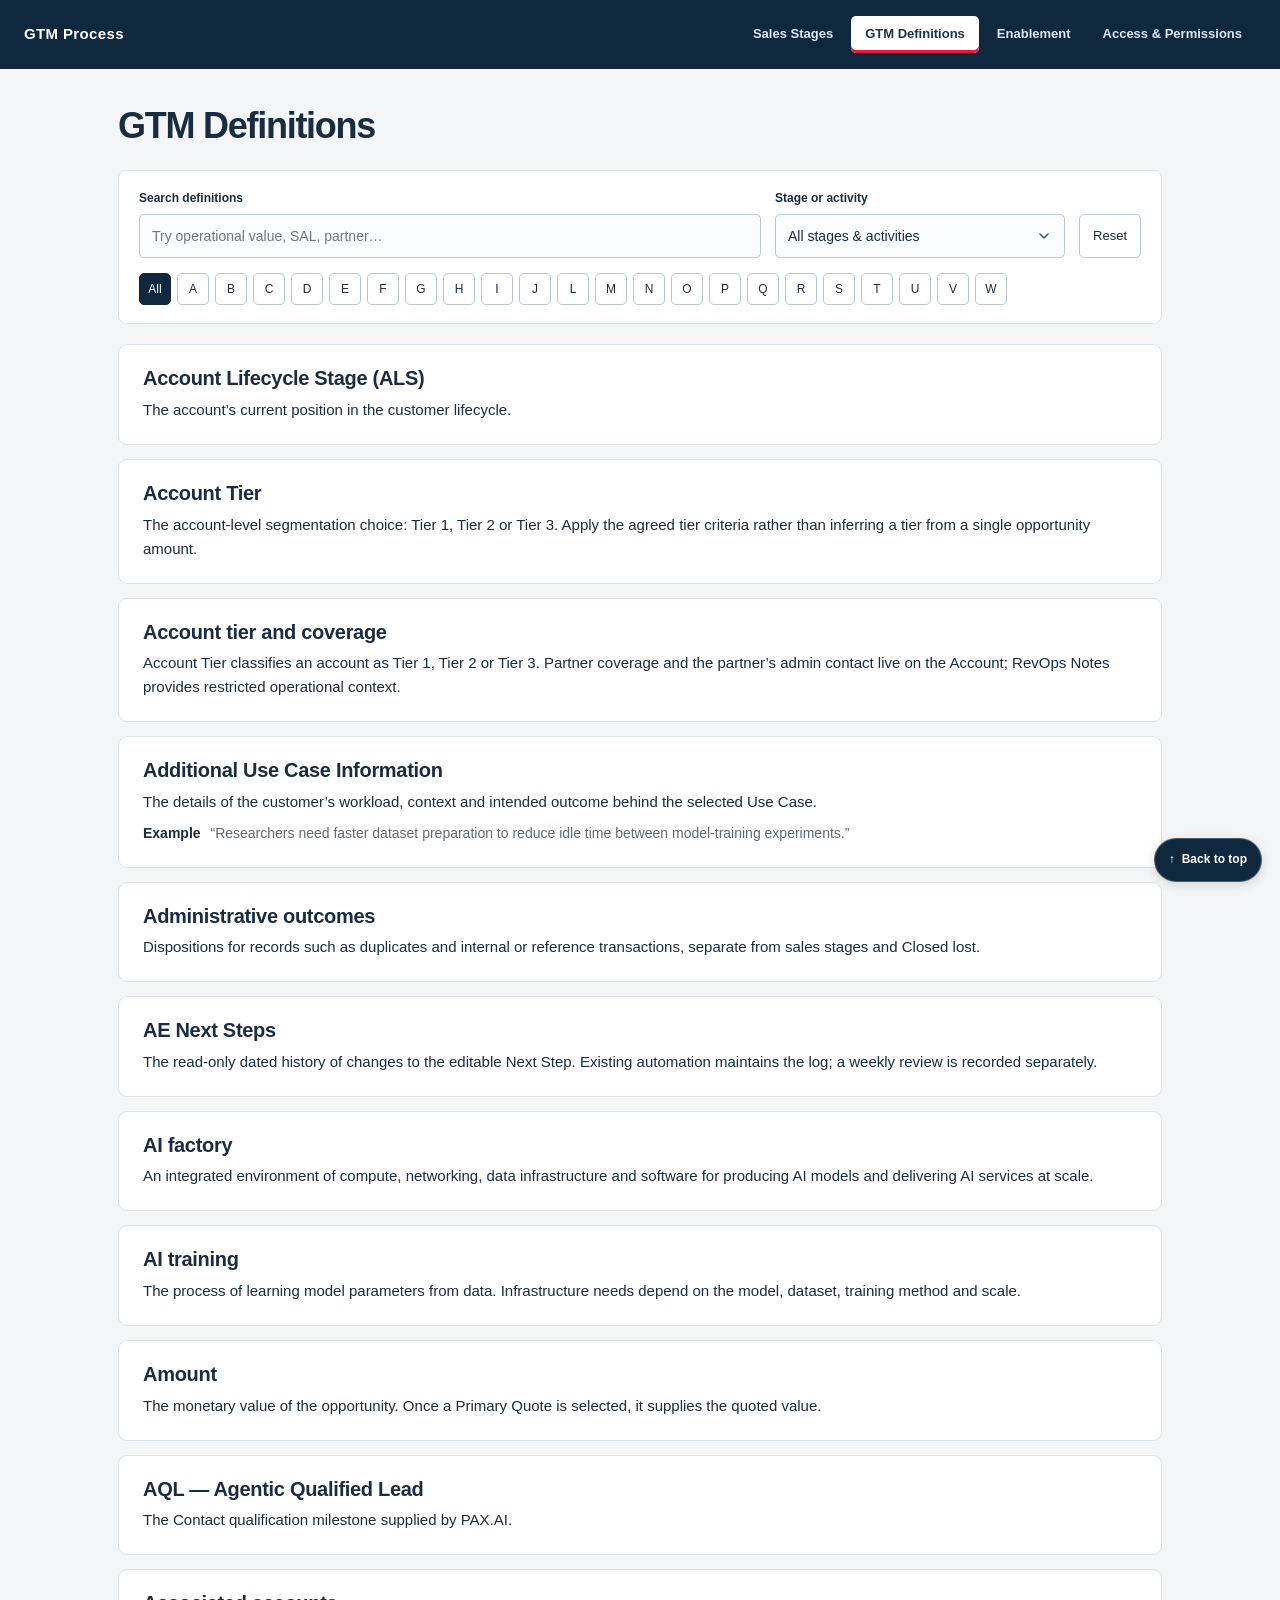
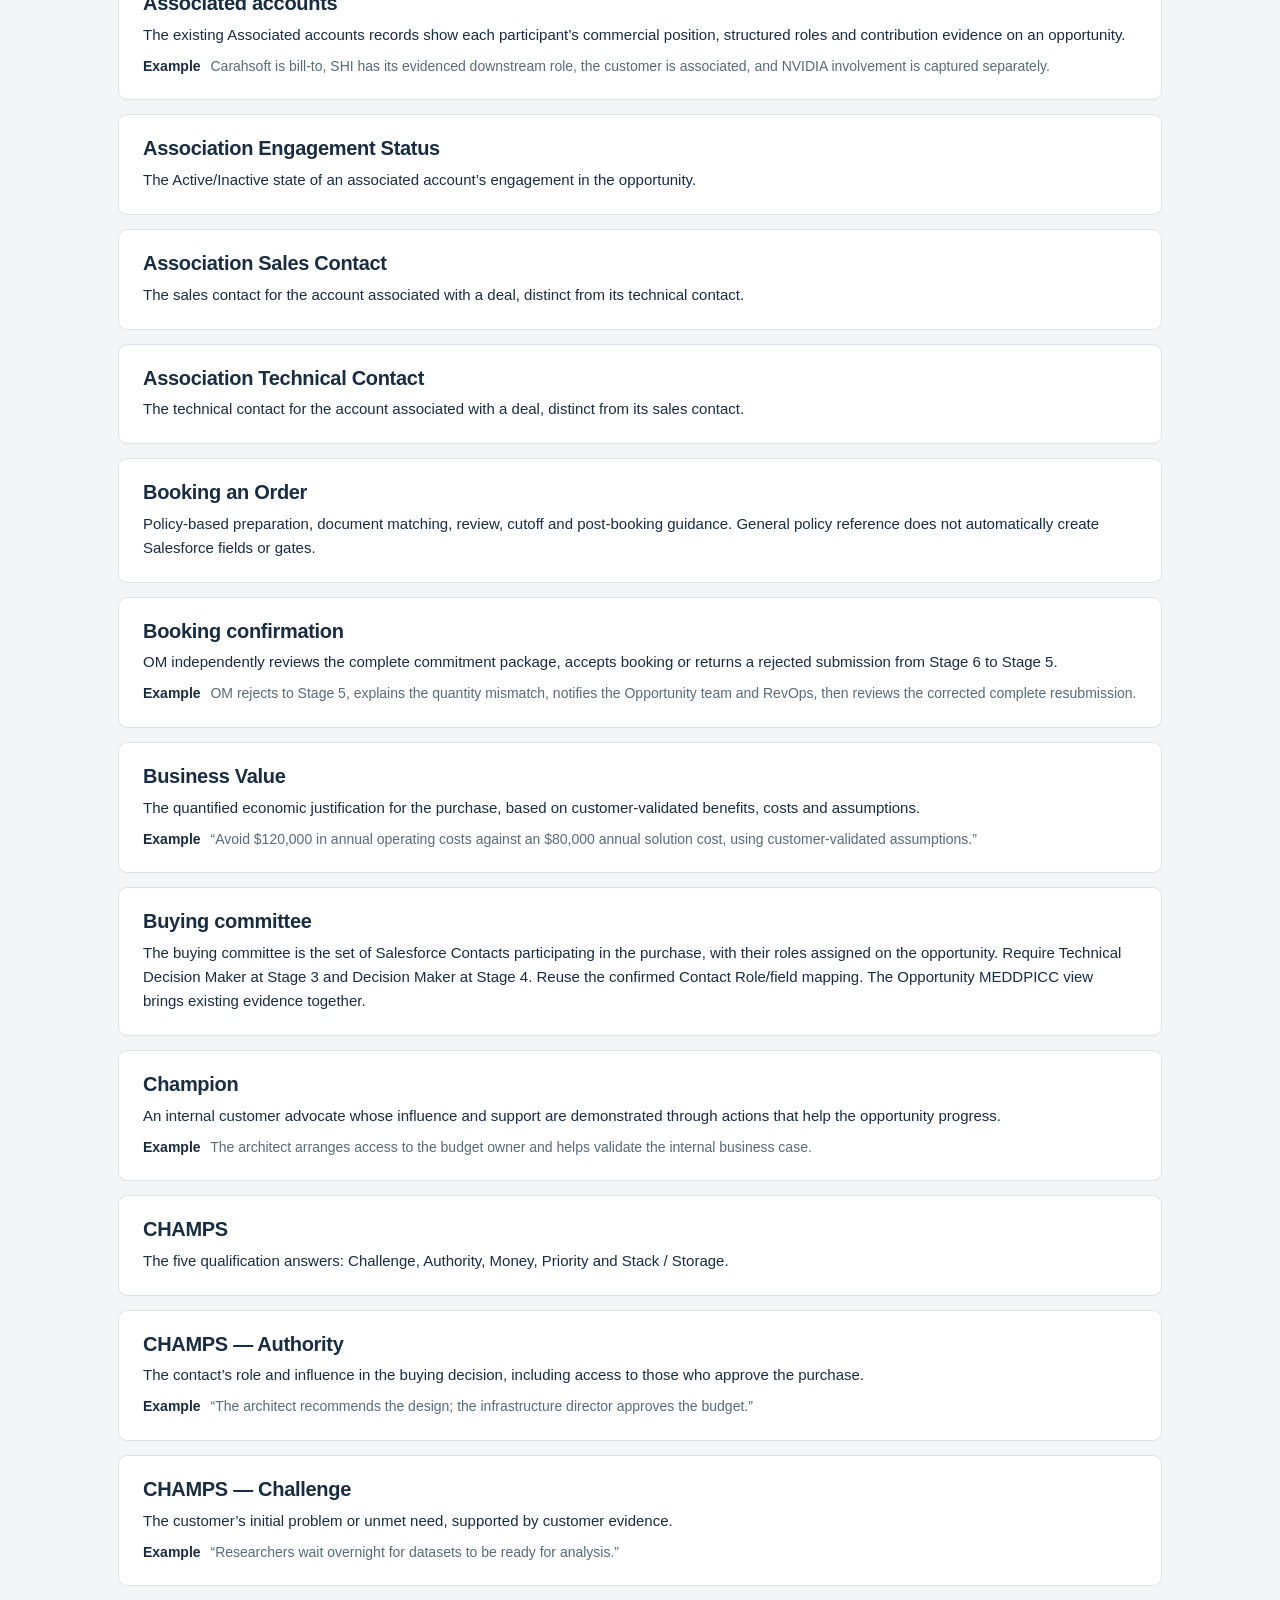
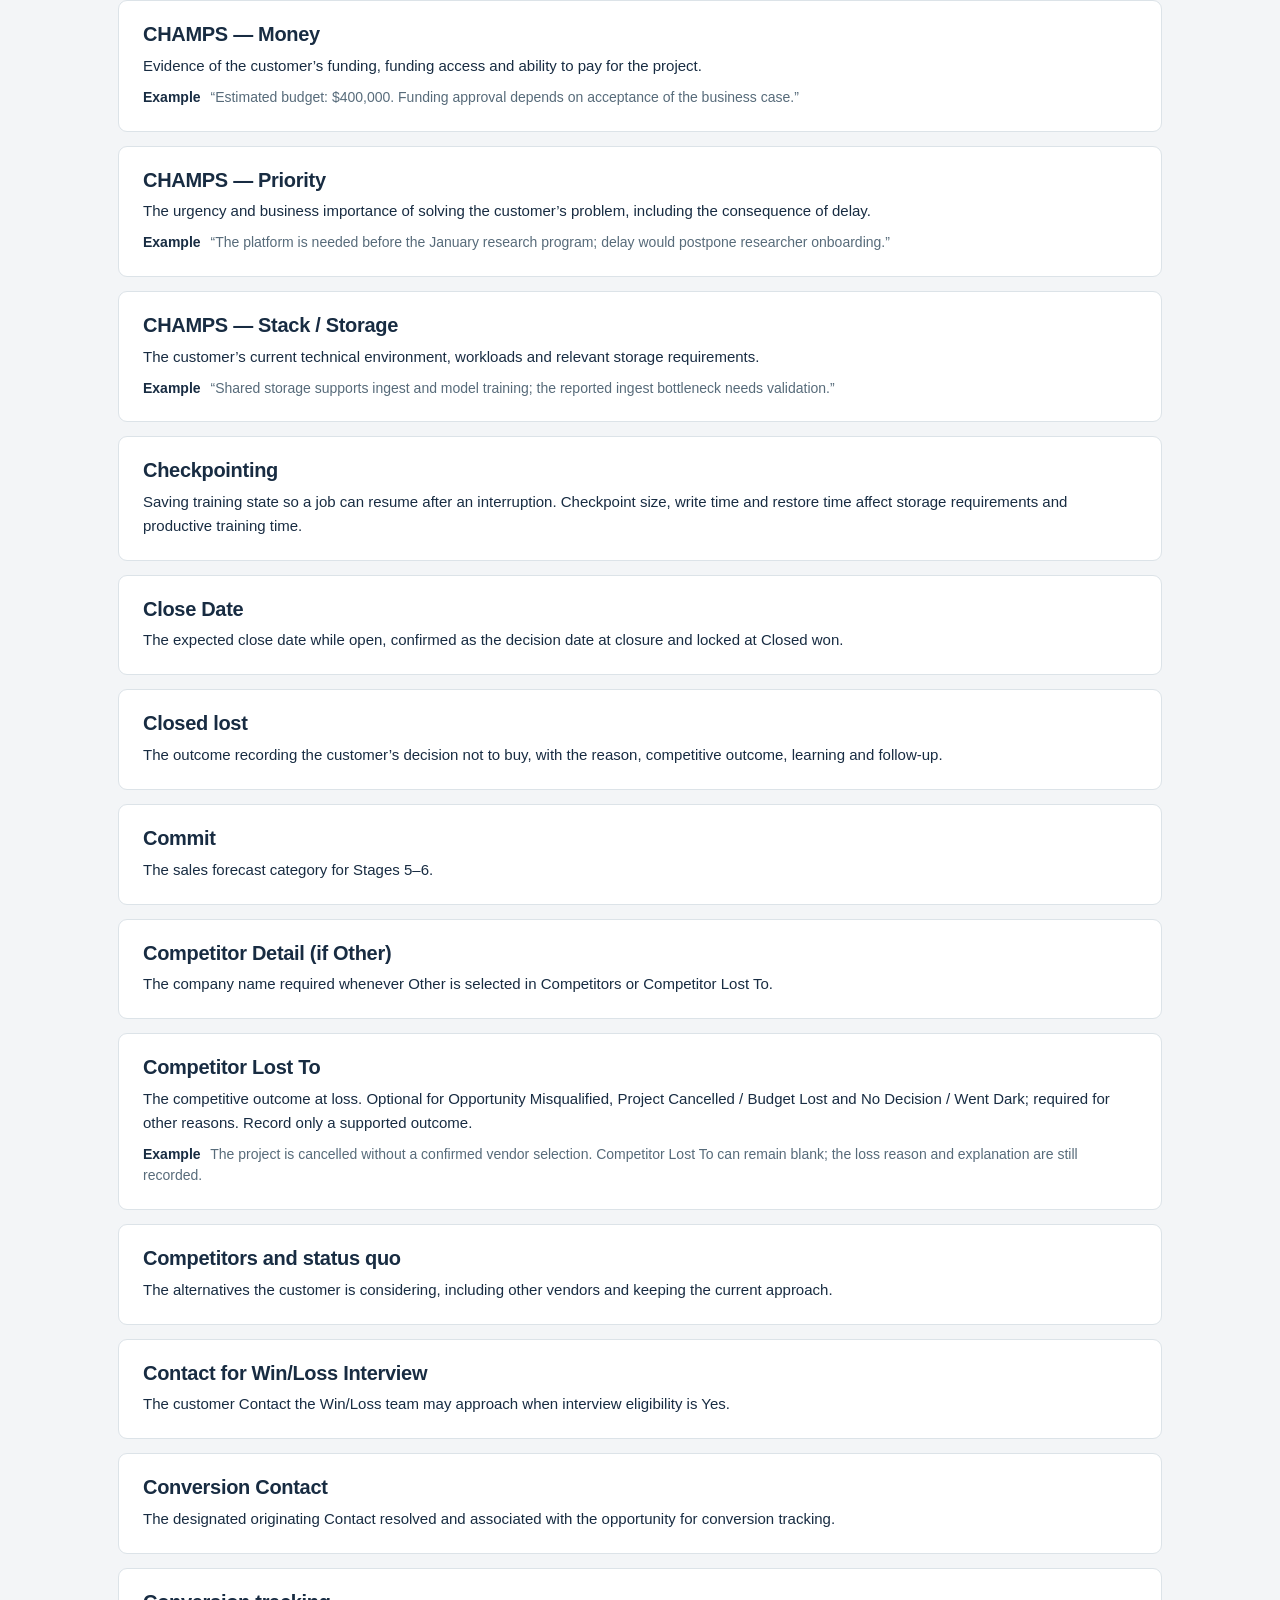
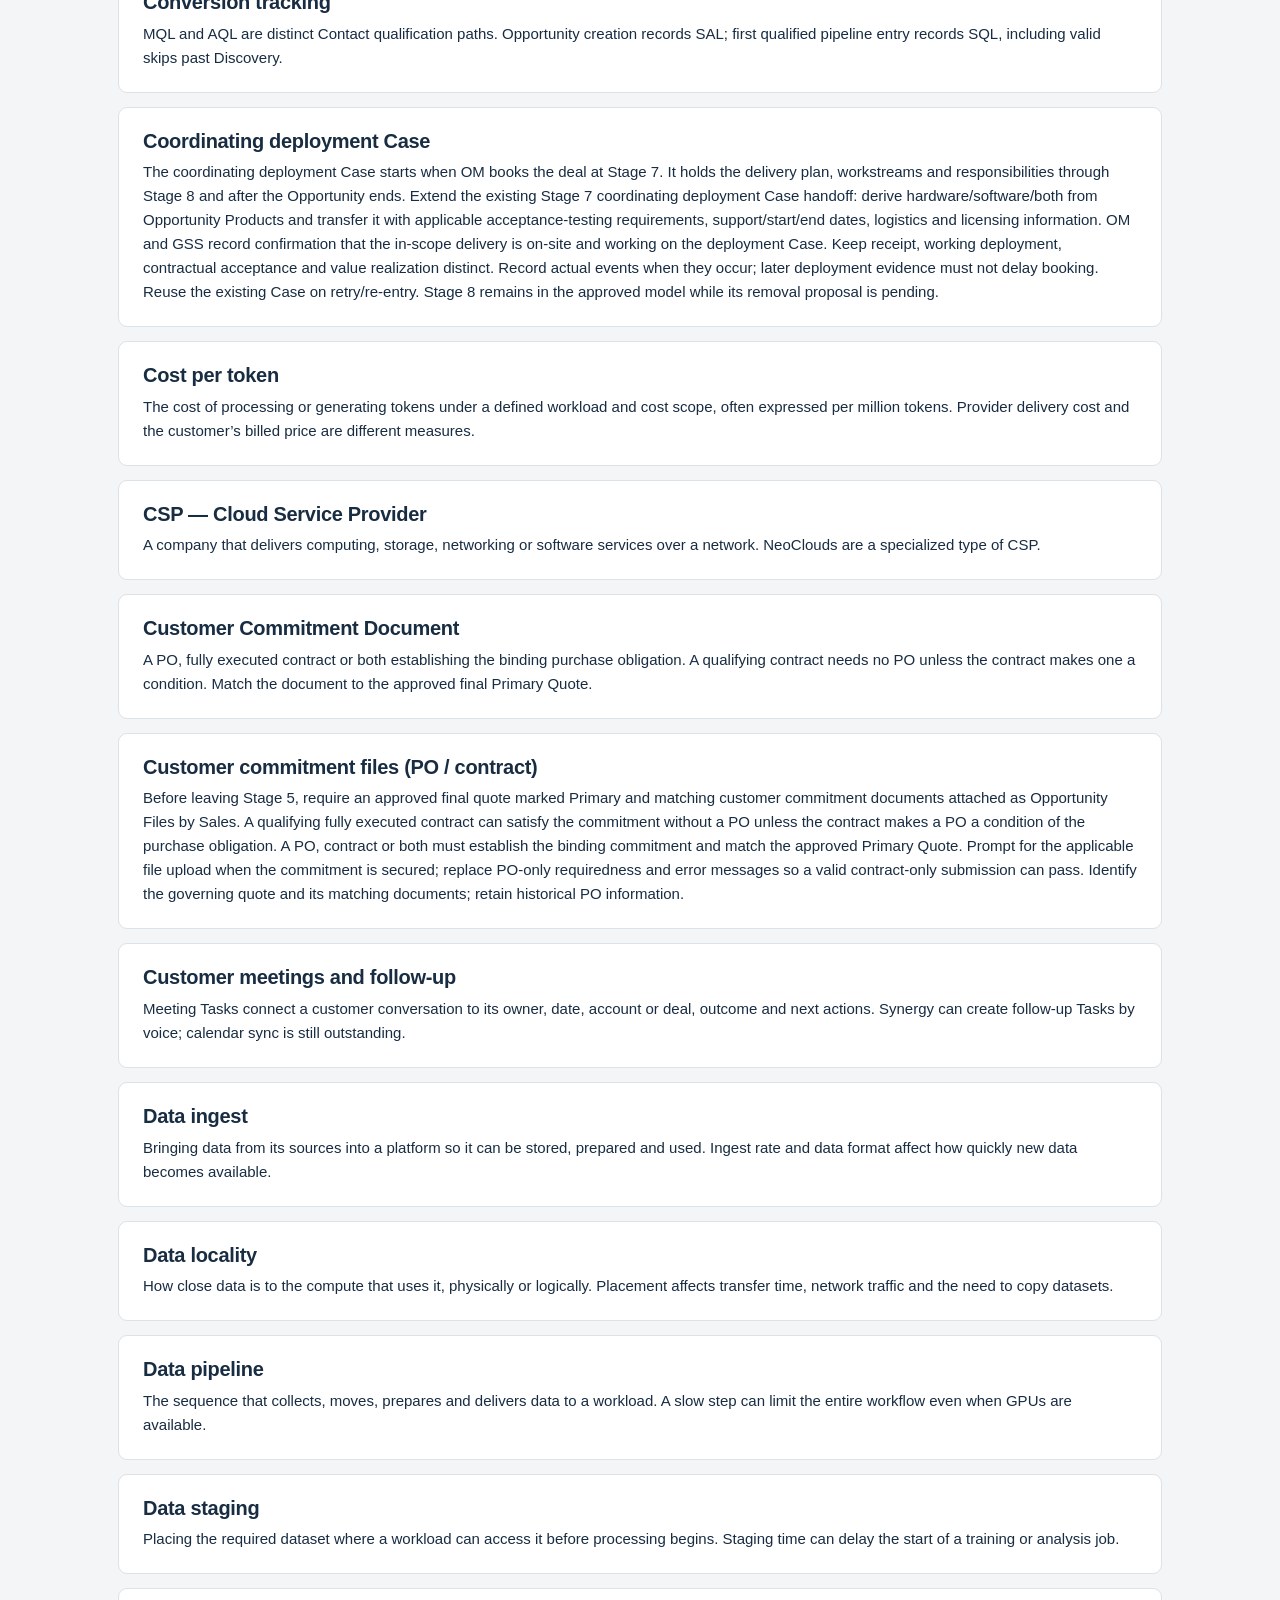
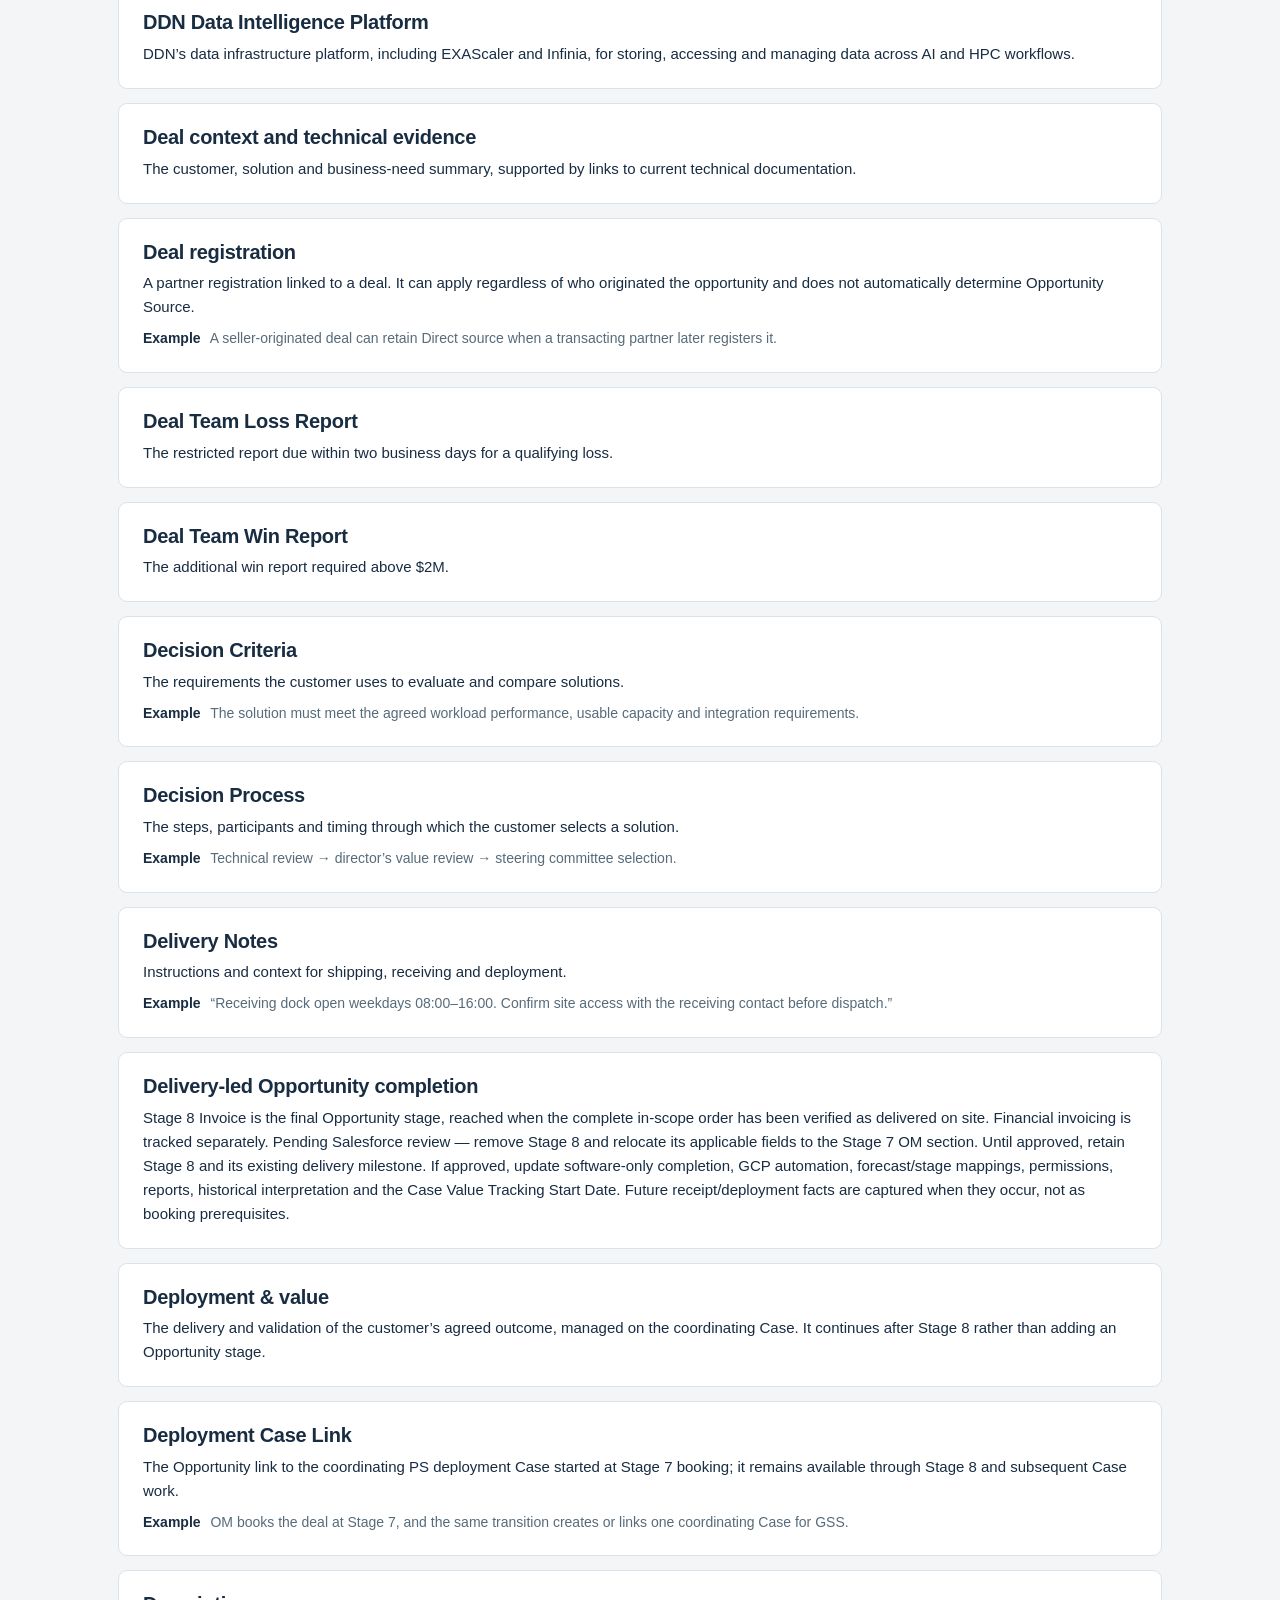
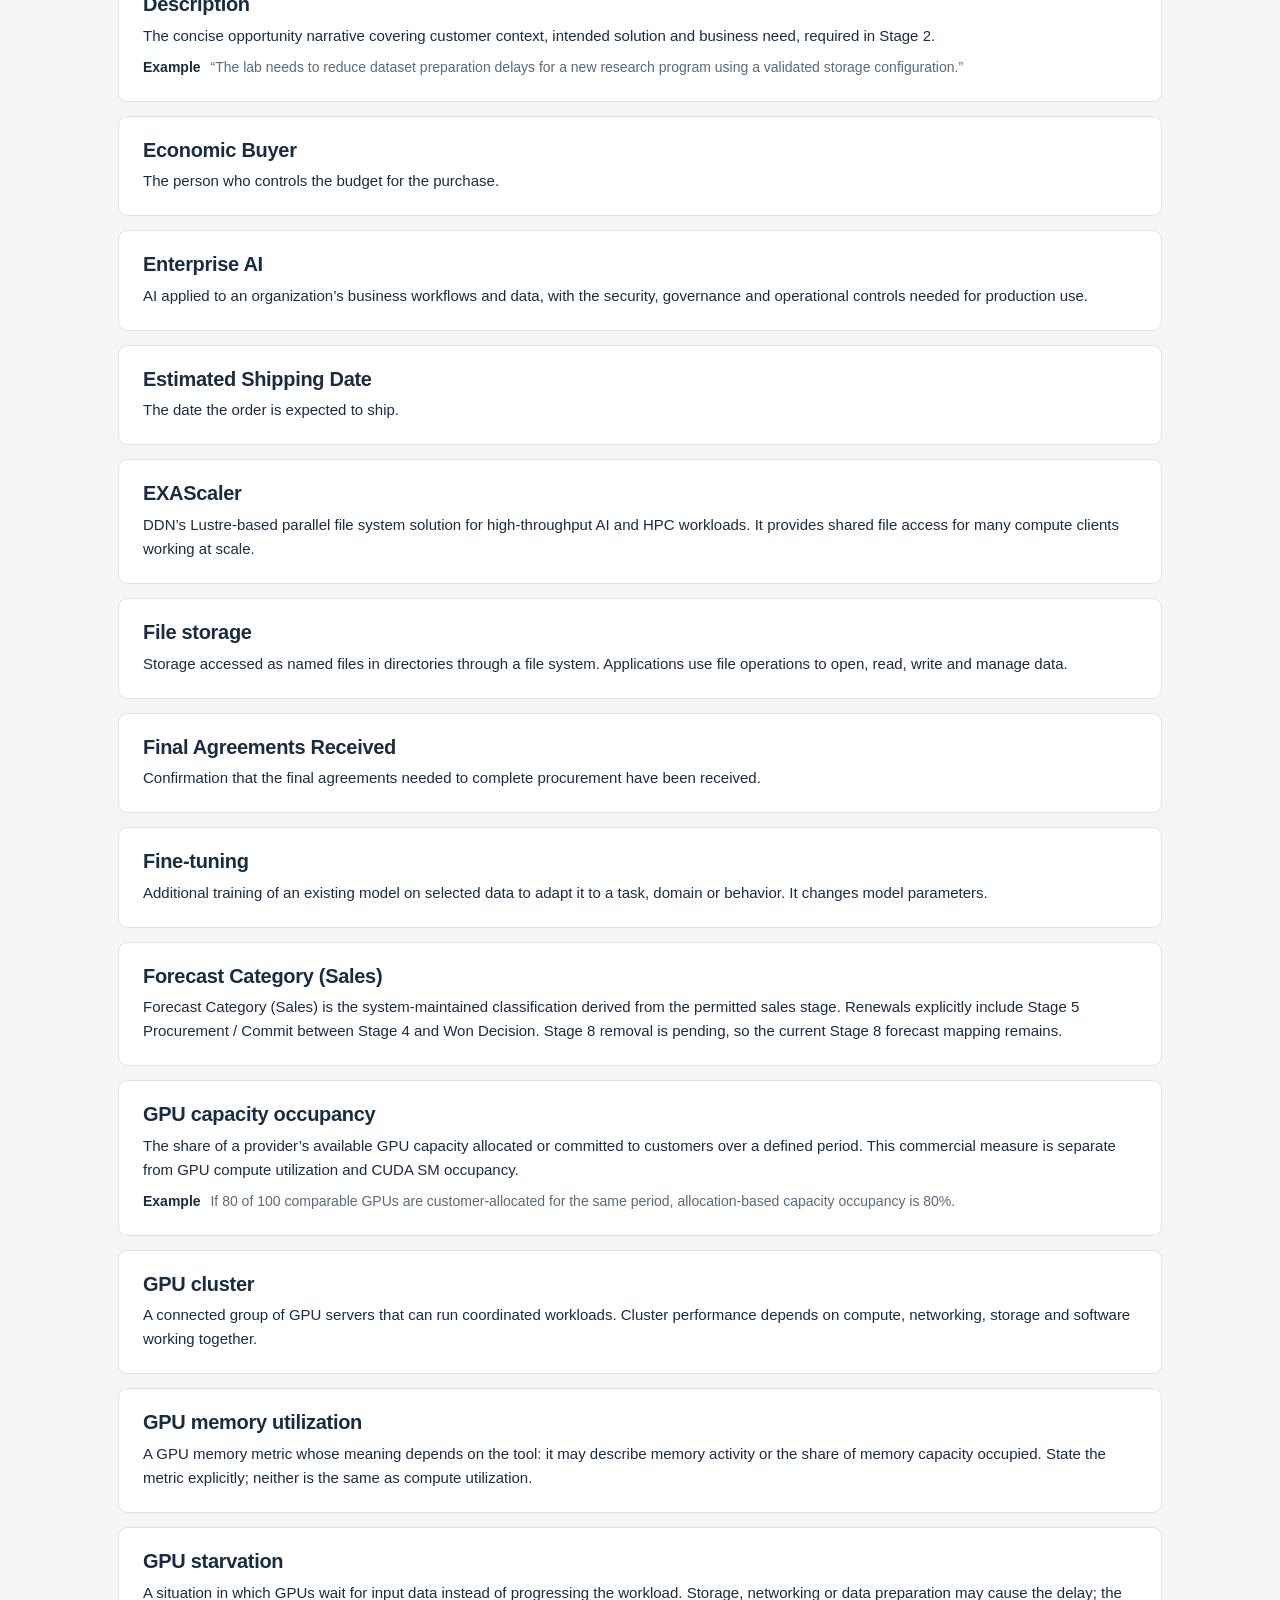
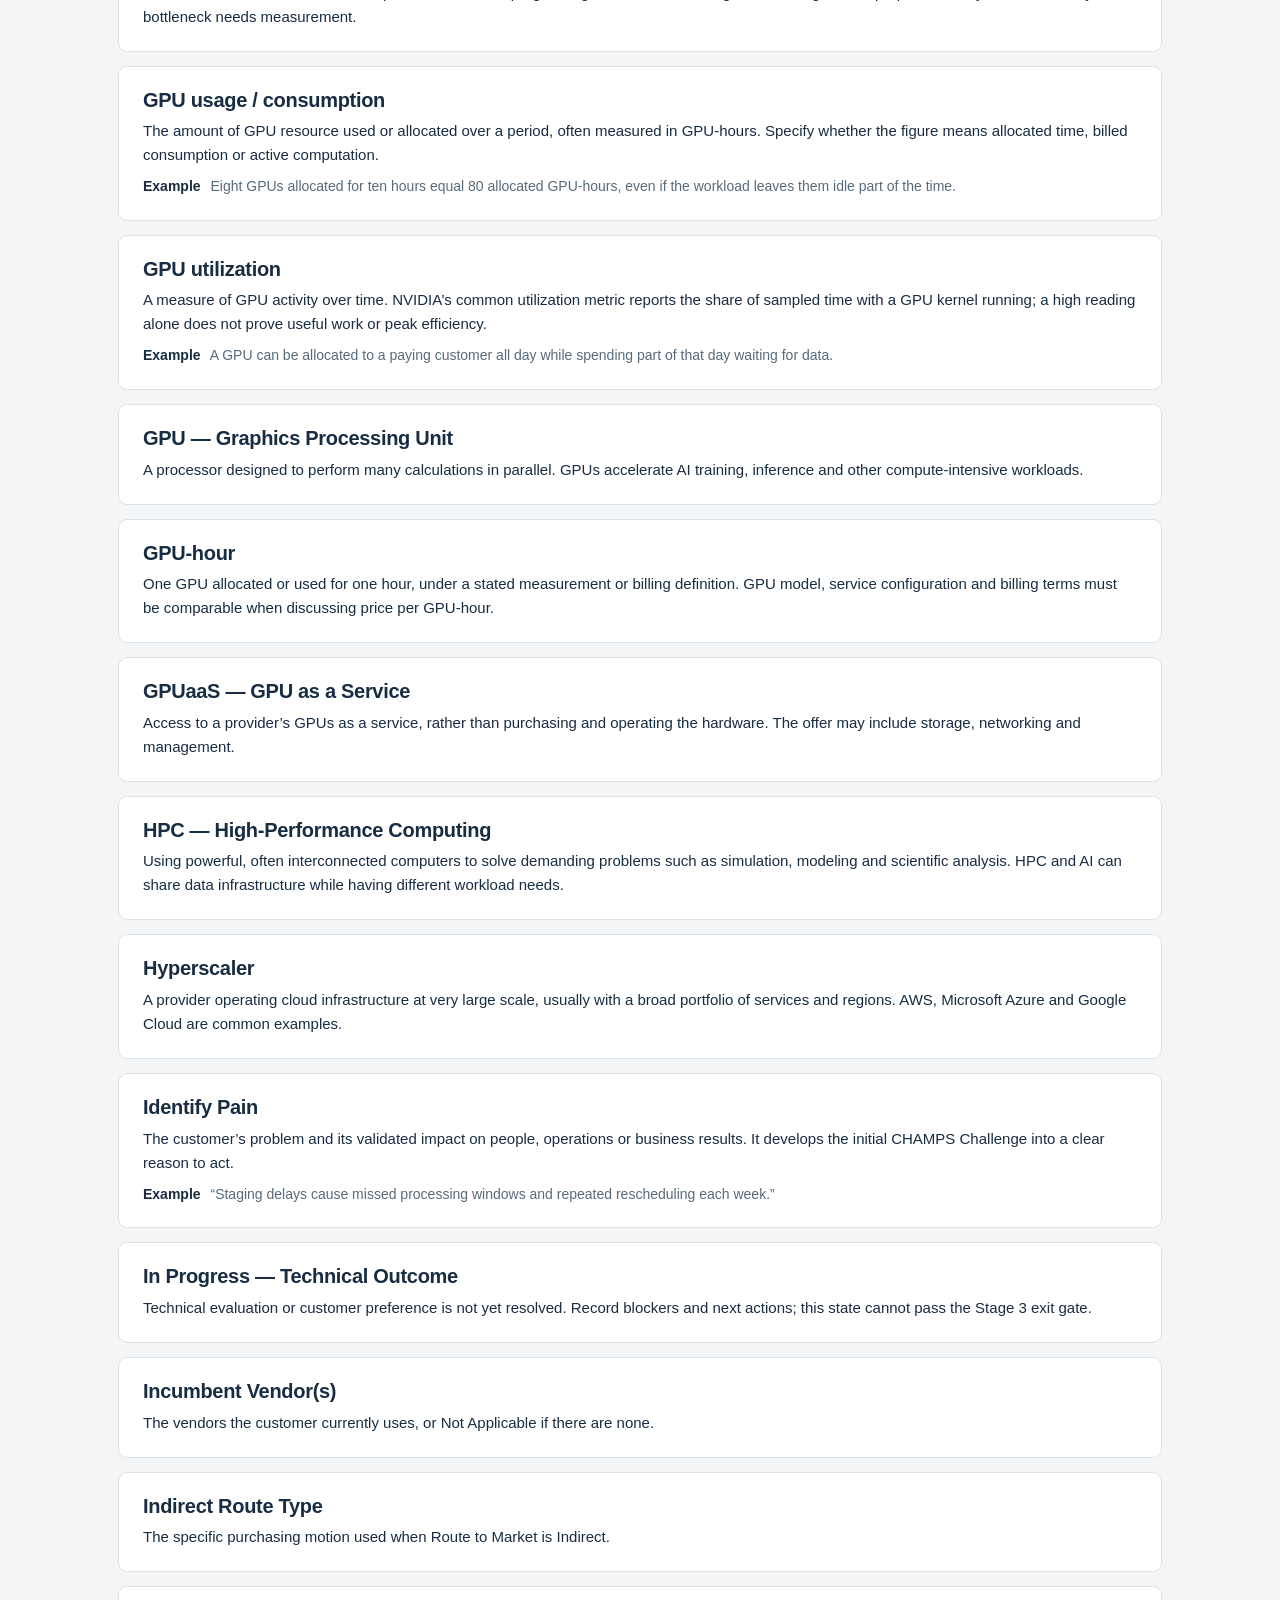
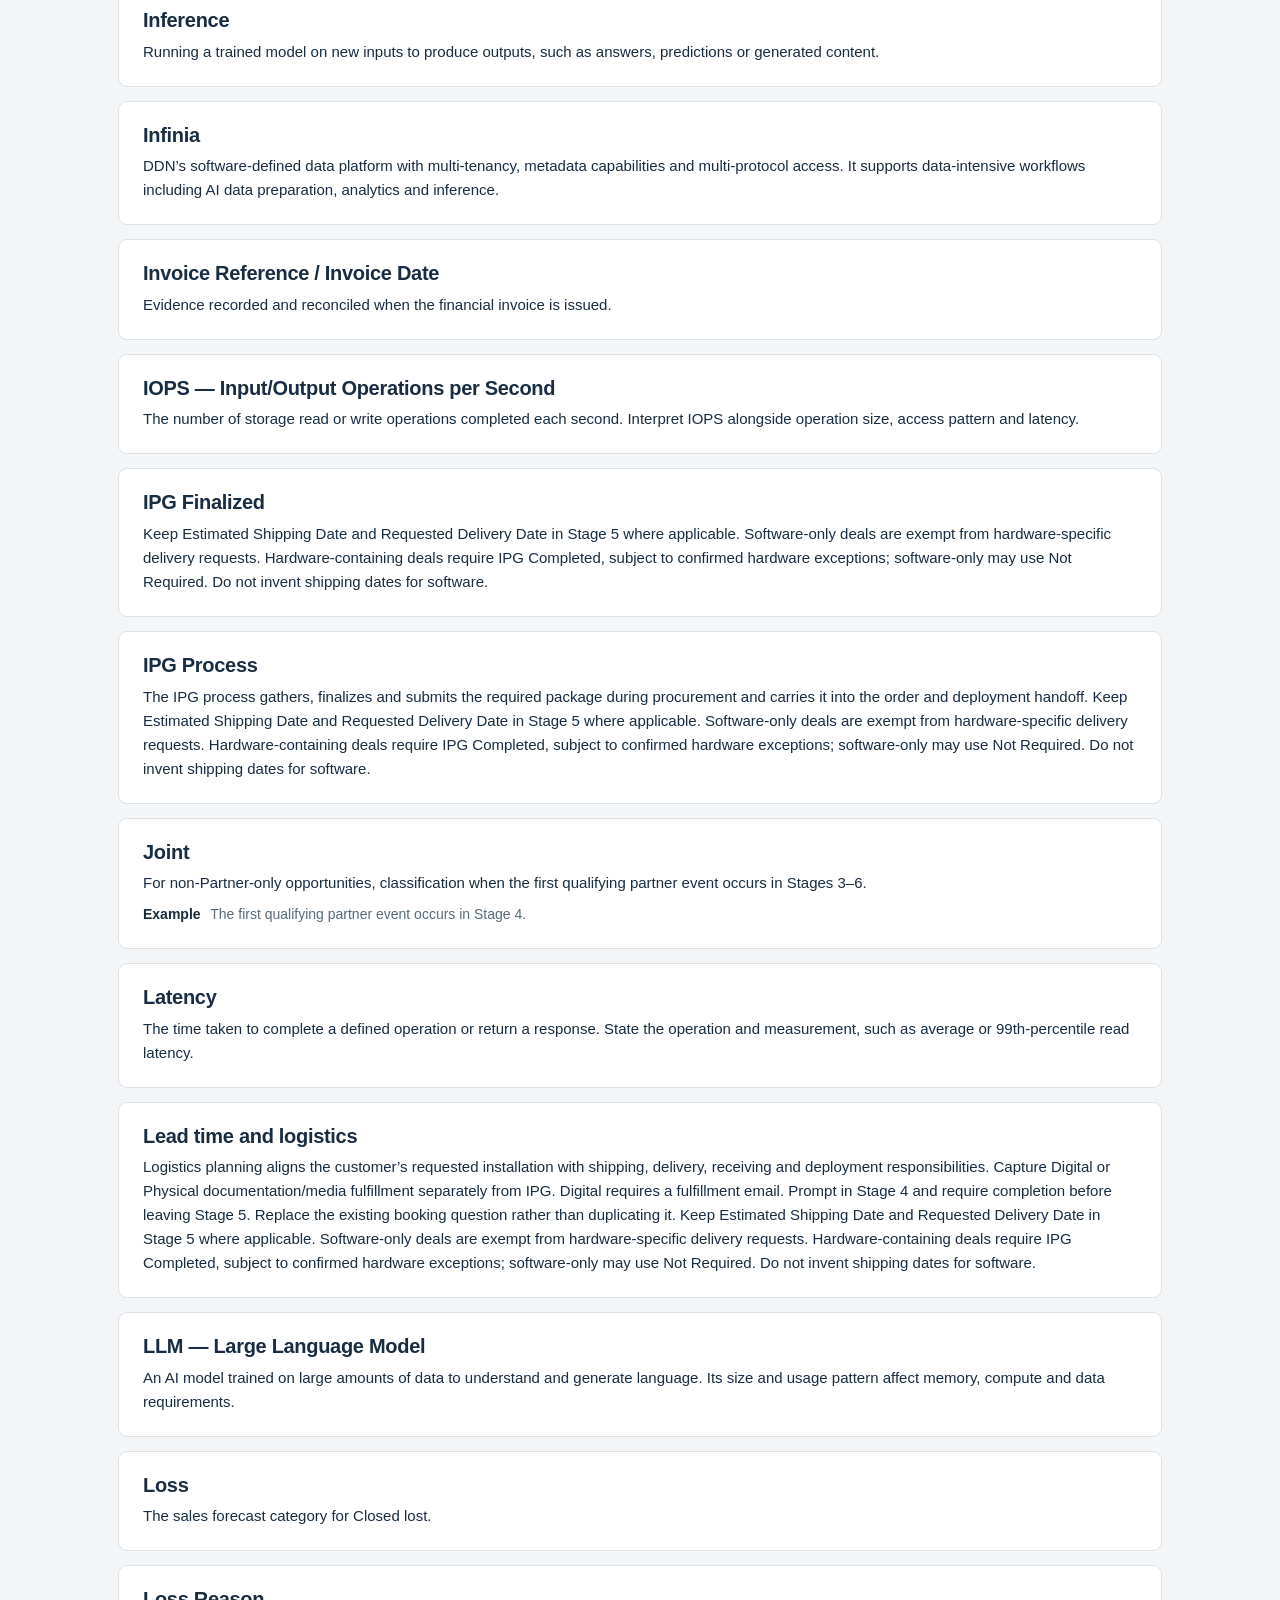
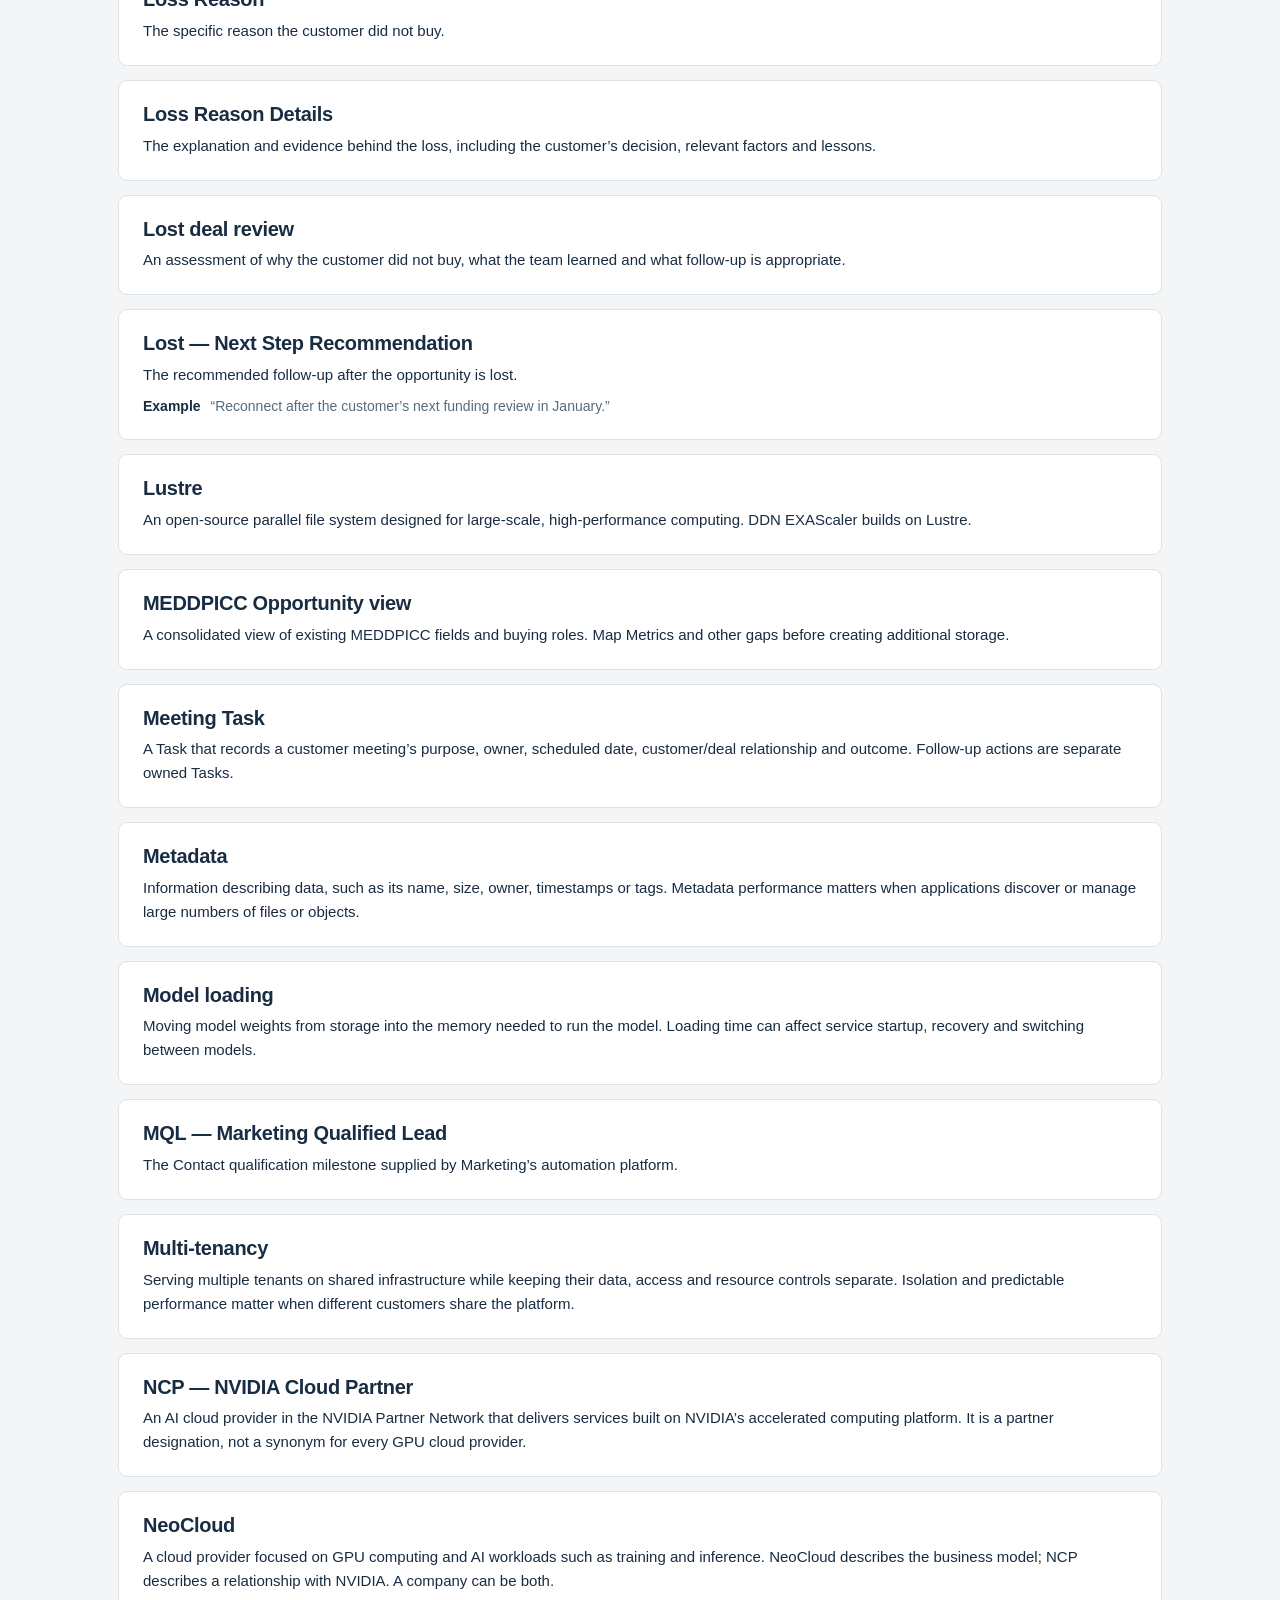
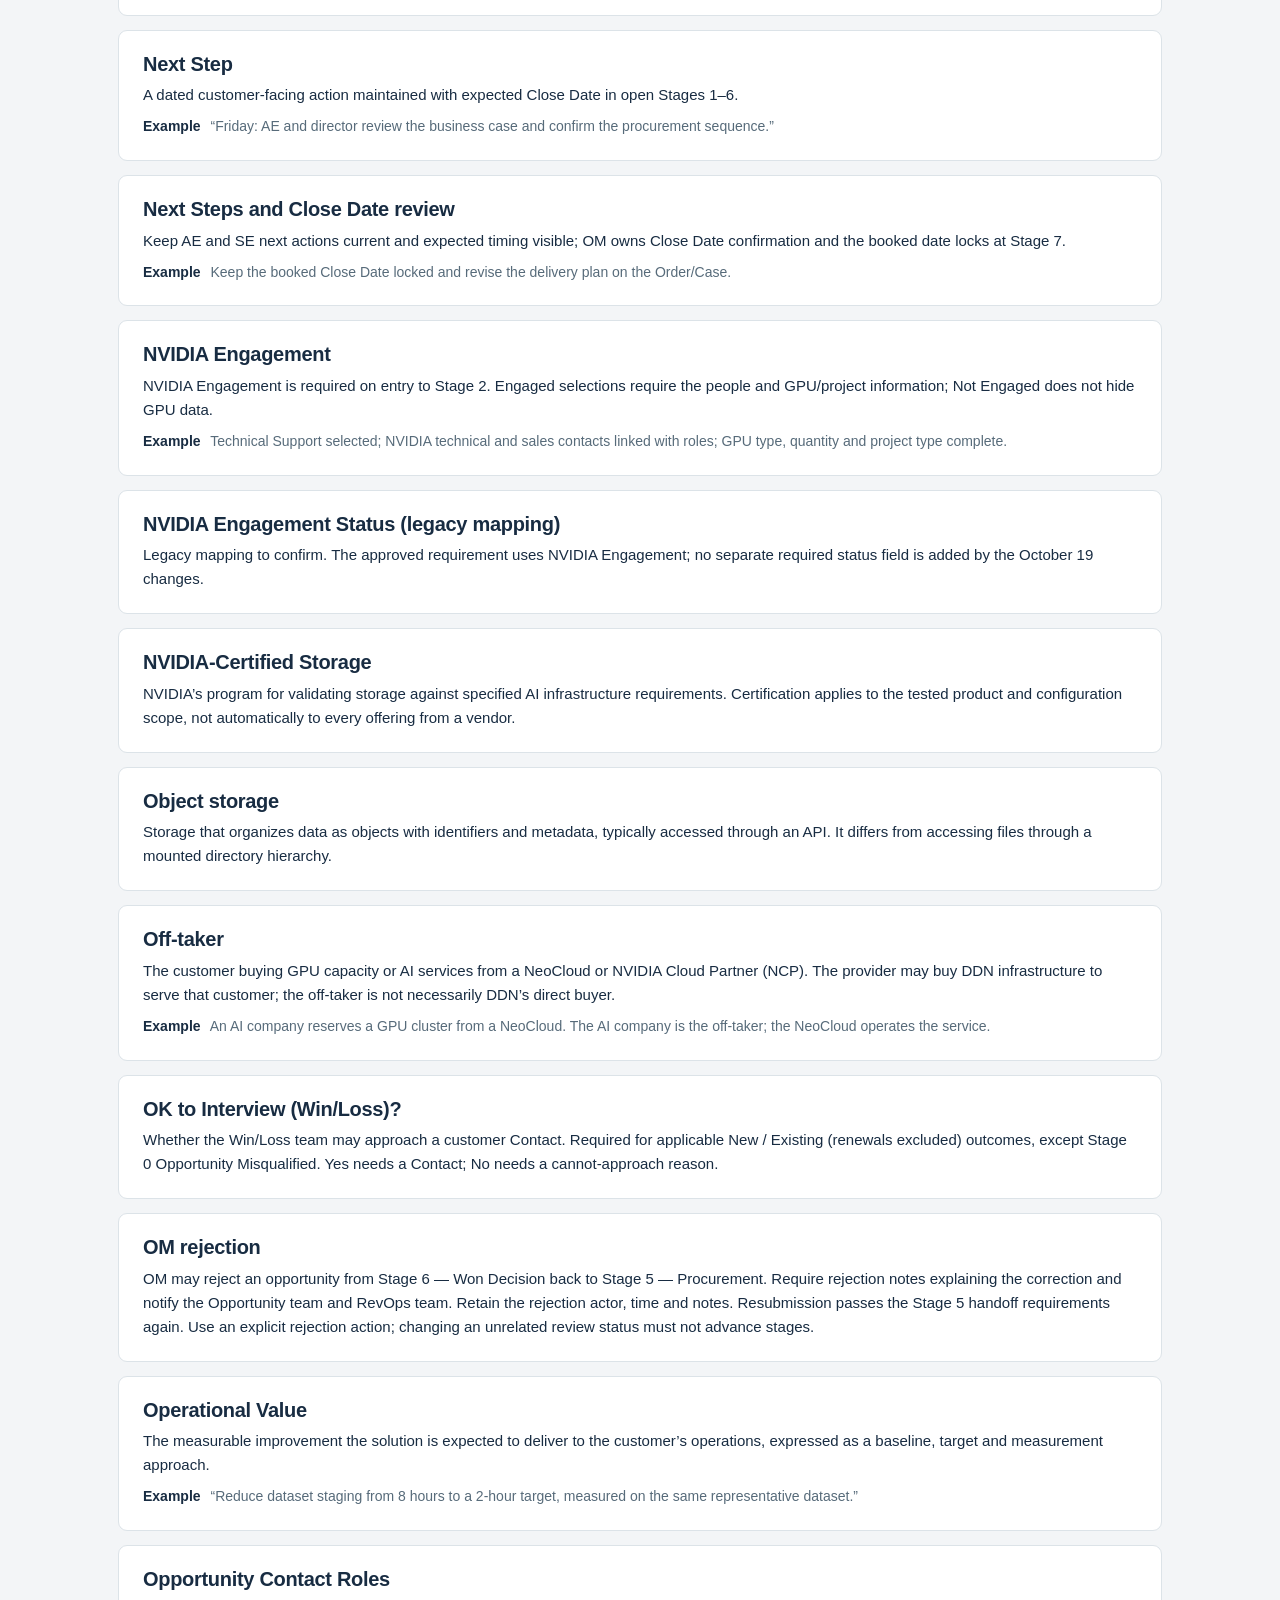
==== commit d15567f8: "Incorporate October 19 requirements with dated scope tracking Update stages, partner and booking gui" ====
--- a/definitions.html
+++ b/definitions.html
@@ -1 +1 @@
-<!doctype html><html lang="en"><head><meta charset="utf-8"><meta name="viewport" content="width=device-width,initial-scale=1"><meta name="description" content="Go-to-market definitions for sales stages, AI infrastructure and DDN terminology."><title>GTM Definitions · GTM Process</title><link rel="stylesheet" href="assets/navigation.css"><link rel="stylesheet" href="assets/learning.css"><script src="assets/learning.js" defer></script></head><body id="top" data-page="definitions"><a class="skip" href="#main">Skip to content</a><header class="topbar"><span class="brand">GTM Process</span><nav class="gtm-nav" aria-label="GTM pages"><a href="index.html">Sales Stages</a><a href="definitions.html" aria-current="page">GTM Definitions</a><a href="enablement.html">Enablement</a><a href="permissions.html">Access & Permissions</a></nav></header><div class="definitions-shell"><main id="main"><h1>GTM Definitions</h1><section id="library" aria-label="Definitions"><div class="filters js-only" id="find"><div class="filter-grid"><div class="search-field"><label for="search">Search definitions</label><input type="search" id="search" placeholder="Try operational value, SAL, partner…" autocomplete="off" aria-controls="items"></div><div><label for="stage-filter">Stage or activity</label><select id="stage-filter"><option value="all">All stages &amp; activities</option><option value="creation">Opportunity creation</option><option value="s0">Stage 0 · Validate</option><option value="s1">Stage 1 · Discovery</option><option value="s2">Stage 2 · Solution design</option><option value="s3">Stage 3 · Buyer alignment</option><option value="s4">Stage 4 · Proposal / negotiate</option><option value="s5">Stage 5 · Procurement</option><option value="s6">Stage 6 · Won decision</option><option value="s7">Stage 7 · Closed won</option><option value="s8">Stage 8 · Invoice</option><option value="lost">Closed lost</option><option value="post">Deployment &amp; value</option><option value="ongoing">Ongoing activities</option></select></div><button type="button" id="reset">Reset</button></div><div class="alphabet" role="group" aria-label="Filter by first letter"><button type="button" data-letter="all" aria-pressed="true">All</button><button type="button" data-letter="A" aria-pressed="false">A</button><button type="button" data-letter="B" aria-pressed="false">B</button><button type="button" data-letter="C" aria-pressed="false">C</button><button type="button" data-letter="D" aria-pressed="false">D</button><button type="button" data-letter="E" aria-pressed="false">E</button><button type="button" data-letter="F" aria-pressed="false">F</button><button type="button" data-letter="G" aria-pressed="false">G</button><button type="button" data-letter="H" aria-pressed="false">H</button><button type="button" data-letter="I" aria-pressed="false">I</button><button type="button" data-letter="J" aria-pressed="false">J</button><button type="button" data-letter="L" aria-pressed="false">L</button><button type="button" data-letter="M" aria-pressed="false">M</button><button type="button" data-letter="N" aria-pressed="false">N</button><button type="button" data-letter="O" aria-pressed="false">O</button><button type="button" data-letter="P" aria-pressed="false">P</button><button type="button" data-letter="Q" aria-pressed="false">Q</button><button type="button" data-letter="R" aria-pressed="false">R</button><button type="button" data-letter="S" aria-pressed="false">S</button><button type="button" data-letter="T" aria-pressed="false">T</button><button type="button" data-letter="U" aria-pressed="false">U</button><button type="button" data-letter="V" aria-pressed="false">V</button><button type="button" data-letter="W" aria-pressed="false">W</button></div><p id="result-count" class="sr-only" role="status" aria-live="polite"></p></div><div id="empty" class="empty" hidden><h2>No matching definitions</h2><button type="button" data-reset>Reset filters</button></div><div id="items"><article class="term item" id="term-account-lifecycle-stage-als" data-stages="creation s0 s1 s2 s3 s4 s5 s6 s7 s8 ongoing" data-search="" data-letter="A" aria-labelledby="term-account-lifecycle-stage-als-title"><h2 id="term-account-lifecycle-stage-als-title">Account Lifecycle Stage (ALS)</h2><p class="meaning">The account’s current position in the customer lifecycle.</p></article><article class="term item" id="term-account-tier" data-stages="creation s0 s1 ongoing" data-search="" data-letter="A" aria-labelledby="term-account-tier-title"><h2 id="term-account-tier-title">Account Tier</h2><p class="meaning">The account-level segmentation choice: Tier 1, Tier 2 or Tier 3. Apply the agreed tier criteria rather than inferring a tier from a single opportunity amount.</p></article><article class="term item" id="account-context" data-stages="creation s0 s1 ongoing" data-search="" data-letter="A" aria-labelledby="account-context-title"><h2 id="account-context-title">Account tier and coverage</h2><p class="meaning">Account Tier classifies an account as Tier 1, Tier 2 or Tier 3. Partner coverage and the partner’s admin contact live on the Account; RevOps Notes provides restricted operational context.</p></article><article class="term item" id="term-additional-use-case-information" data-stages="s1" data-search="" data-letter="A" aria-labelledby="term-additional-use-case-information-title"><h2 id="term-additional-use-case-information-title">Additional Use Case Information</h2><p class="meaning">The details of the customer’s workload, context and intended outcome behind the selected Use Case.</p><p class="definition-example"><span>Example</span> “Researchers need faster dataset preparation to reduce idle time between model-training experiments.”</p></article><article class="term item" id="term-administrative-outcomes" data-stages="creation s0 s1 s2 s3 s4 s5 s6 s7 s8 lost ongoing" data-search="" data-letter="A" aria-labelledby="term-administrative-outcomes-title"><h2 id="term-administrative-outcomes-title">Administrative outcomes</h2><p class="meaning">Dispositions for records such as duplicates and internal or reference transactions, separate from sales stages and Closed lost.</p></article><article class="term item" id="term-ae-next-steps" data-stages="s1 s2 s3 s4 s5 s6 ongoing" data-search="" data-letter="A" aria-labelledby="term-ae-next-steps-title"><h2 id="term-ae-next-steps-title">AE Next Steps</h2><p class="meaning">The read-only dated history of changes to the editable Next Step. Existing automation maintains the log; a weekly review is recorded separately.</p></article><article class="term item" id="industry-ai-factory" data-stages="s1" data-search="AI factories" data-letter="A" aria-labelledby="industry-ai-factory-title"><h2 id="industry-ai-factory-title">AI factory</h2><p class="meaning">An integrated environment of compute, networking, data infrastructure and software for producing AI models and delivering AI services at scale.</p></article><article class="term item" id="industry-ai-training" data-stages="s1" data-search="model training pretraining pre-training" data-letter="A" aria-labelledby="industry-ai-training-title"><h2 id="industry-ai-training-title">AI training</h2><p class="meaning">The process of learning model parameters from data. Infrastructure needs depend on the model, dataset, training method and scale.</p></article><article class="term item" id="term-amount" data-stages="s0 s1 s2 s3 s4 s5 ongoing" data-search="" data-letter="A" aria-labelledby="term-amount-title"><h2 id="term-amount-title">Amount</h2><p class="meaning">The monetary value of the opportunity. Once a Primary Quote is selected, it supplies the quoted value.</p></article><article class="term item" id="term-aql-agentic-qualified-lead" data-stages="creation s0 s1 s2 s3 s4 s5 s6 s7 s8 ongoing" data-search="" data-letter="A" aria-labelledby="term-aql-agentic-qualified-lead-title"><h2 id="term-aql-agentic-qualified-lead-title">AQL — Agentic Qualified Lead</h2><p class="meaning">The Contact qualification milestone supplied by PAX.AI.</p></article><article class="term item" id="partner-accounts" data-stages="s0 s1 s2 s3 s4 s5 s6 s7 ongoing" data-search="" data-letter="A" aria-labelledby="partner-accounts-title"><h2 id="partner-accounts-title">Associated accounts</h2><p class="meaning">The organizations involved in an opportunity, with their roles, impact, contacts and engagement plans.</p></article><article class="term item" id="term-association-engagement-status" data-stages="s0 s1 s2 s3 s4 s5 s6 s7 ongoing" data-search="" data-letter="A" aria-labelledby="term-association-engagement-status-title"><h2 id="term-association-engagement-status-title">Association Engagement Status</h2><p class="meaning">The Active/Inactive state of an associated account’s engagement in the opportunity.</p></article><article class="term item" id="term-association-sales-contact" data-stages="s0 s1 s2 s3 s4 s5 s6 s7 ongoing" data-search="" data-letter="A" aria-labelledby="term-association-sales-contact-title"><h2 id="term-association-sales-contact-title">Association Sales Contact</h2><p class="meaning">The sales contact for the account associated with a deal, distinct from its technical contact.</p></article><article class="term item" id="term-association-technical-contact" data-stages="s0 s1 s2 s3 s4 s5 s6 s7 ongoing" data-search="" data-letter="A" aria-labelledby="term-association-technical-contact-title"><h2 id="term-association-technical-contact-title">Association Technical Contact</h2><p class="meaning">The technical contact for the account associated with a deal, distinct from its sales contact.</p></article><article class="term item" id="booking" data-stages="s6 s7" data-search="" data-letter="B" aria-labelledby="booking-title"><h2 id="booking-title">Booking confirmation</h2><p class="meaning">Order Management’s confirmation that the order is reconciled and booked. It establishes Closed won and locks booked facts and Close Date.</p></article><article class="term item" id="business-value" data-stages="s4 s6" data-search="" data-letter="B" aria-labelledby="business-value-title"><h2 id="business-value-title">Business Value</h2><p class="meaning">The quantified economic justification for the purchase, based on customer-validated benefits, costs and assumptions.</p><p class="definition-example"><span>Example</span> “Avoid $120,000 in annual operating costs against an $80,000 annual solution cost, using customer-validated assumptions.”</p></article><article class="term item" id="buying-committee" data-stages="s1 s2 s3 s4 s5 ongoing" data-search="" data-letter="B" aria-labelledby="buying-committee-title"><h2 id="buying-committee-title">Buying committee</h2><p class="meaning">The people involved in evaluating, influencing, funding and approving the purchase, linked as Salesforce Contacts with their opportunity roles.</p></article><article class="term item" id="champion" data-stages="s2" data-search="" data-letter="C" aria-labelledby="champion-title"><h2 id="champion-title">Champion</h2><p class="meaning">An internal customer advocate whose influence and support are demonstrated through actions that help the opportunity progress.</p><p class="definition-example"><span>Example</span> The architect arranges access to the budget owner and helps validate the internal business case.</p></article><article class="term item" id="term-champs" data-stages="s0 s1" data-search="" data-letter="C" aria-labelledby="term-champs-title"><h2 id="term-champs-title">CHAMPS</h2><p class="meaning">The five qualification answers: Challenge, Authority, Money, Priority and Stack / Storage.</p></article><article class="term item" id="authority" data-stages="s0 s1" data-search="" data-letter="C" aria-labelledby="authority-title"><h2 id="authority-title">CHAMPS — Authority</h2><p class="meaning">The contact’s role and influence in the buying decision, including access to those who approve the purchase.</p><p class="definition-example"><span>Example</span> “The architect recommends the design; the infrastructure director approves the budget.”</p></article><article class="term item" id="challenge" data-stages="s0 s1" data-search="" data-letter="C" aria-labelledby="challenge-title"><h2 id="challenge-title">CHAMPS — Challenge</h2><p class="meaning">The customer’s initial problem or unmet need, supported by customer evidence.</p><p class="definition-example"><span>Example</span> “Researchers wait overnight for datasets to be ready for analysis.”</p></article><article class="term item" id="money" data-stages="s0 s1" data-search="" data-letter="C" aria-labelledby="money-title"><h2 id="money-title">CHAMPS — Money</h2><p class="meaning">Evidence of the customer’s funding, funding access and ability to pay for the project.</p><p class="definition-example"><span>Example</span> “Estimated budget: $400,000. Funding approval depends on acceptance of the business case.”</p></article><article class="term item" id="priority" data-stages="s0 s1" data-search="" data-letter="C" aria-labelledby="priority-title"><h2 id="priority-title">CHAMPS — Priority</h2><p class="meaning">The urgency and business importance of solving the customer’s problem, including the consequence of delay.</p><p class="definition-example"><span>Example</span> “The platform is needed before the January research program; delay would postpone researcher onboarding.”</p></article><article class="term item" id="stack" data-stages="s0 s1" data-search="" data-letter="C" aria-labelledby="stack-title"><h2 id="stack-title">CHAMPS — Stack / Storage</h2><p class="meaning">The customer’s current technical environment, workloads and relevant storage requirements.</p><p class="definition-example"><span>Example</span> “Shared storage supports ingest and model training; the reported ingest bottleneck needs validation.”</p></article><article class="term item" id="industry-checkpointing" data-stages="s2 s3" data-search="checkpoint checkpoints" data-letter="C" aria-labelledby="industry-checkpointing-title"><h2 id="industry-checkpointing-title">Checkpointing</h2><p class="meaning">Saving training state so a job can resume after an interruption. Checkpoint size, write time and restore time affect storage requirements and productive training time.</p></article><article class="term item" id="term-close-date" data-stages="s1 s2 s3 s4 s5 s6 ongoing" data-search="" data-letter="C" aria-labelledby="term-close-date-title"><h2 id="term-close-date-title">Close Date</h2><p class="meaning">The expected close date while open, confirmed as the decision date at closure and locked at Closed won.</p></article><article class="term item" id="stage-lost" data-stages="lost" data-search="" data-letter="C" aria-labelledby="stage-lost-title"><h2 id="stage-lost-title">Closed lost</h2><p class="meaning">The outcome recording the customer’s decision not to buy, with the reason, competitive outcome, learning and follow-up.</p></article><article class="term item" id="term-commit" data-stages="creation s0 s1 s2 s3 s4 s5 s6 s7 s8 lost ongoing" data-search="" data-letter="C" aria-labelledby="term-commit-title"><h2 id="term-commit-title">Commit</h2><p class="meaning">The sales forecast category for Stages 5–6.</p></article><article class="term item" id="term-competitor-detail-if-other" data-stages="s2 lost" data-search="" data-letter="C" aria-labelledby="term-competitor-detail-if-other-title"><h2 id="term-competitor-detail-if-other-title">Competitor Detail (if Other)</h2><p class="meaning">The company name required whenever Other is selected in Competitors or Competitor Lost To.</p></article><article class="term item" id="term-competitor-lost-to" data-stages="s2 lost" data-search="" data-letter="C" aria-labelledby="term-competitor-lost-to-title"><h2 id="term-competitor-lost-to-title">Competitor Lost To</h2><p class="meaning">The competitive outcome at loss. Optional for Opportunity Misqualified, Project Cancelled / Budget Lost and No Decision / Went Dark; required for other reasons. Record only a supported outcome.</p><p class="definition-example"><span>Example</span> The project is cancelled without a confirmed vendor selection. Competitor Lost To can remain blank; the loss reason and explanation are still recorded.</p></article><article class="term item" id="competition" data-stages="s2 lost" data-search="" data-letter="C" aria-labelledby="competition-title"><h2 id="competition-title">Competitors and status quo</h2><p class="meaning">The alternatives the customer is considering, including other vendors and keeping the current approach.</p></article><article class="term item" id="term-contact-for-win-loss-interview" data-stages="s6 lost ongoing" data-search="" data-letter="C" aria-labelledby="term-contact-for-win-loss-interview-title"><h2 id="term-contact-for-win-loss-interview-title">Contact for Win/Loss Interview</h2><p class="meaning">The customer Contact the Win/Loss team may approach when interview eligibility is Yes.</p></article><article class="term item" id="term-conversion-contact" data-stages="creation s0 s1 s2 s3 s4 s5 s6 s7 s8 ongoing" data-search="" data-letter="C" aria-labelledby="term-conversion-contact-title"><h2 id="term-conversion-contact-title">Conversion Contact</h2><p class="meaning">The designated originating Contact resolved and associated with the opportunity for conversion tracking.</p></article><article class="term item" id="conversion" data-stages="creation s0 s1 s2 s3 s4 s5 s6 s7 s8 ongoing" data-search="" data-letter="C" aria-labelledby="conversion-title"><h2 id="conversion-title">Conversion tracking</h2><p class="meaning">MQL and AQL are distinct Contact qualification paths. Opportunity creation records SAL; first qualified pipeline entry records SQL, including valid skips past Discovery.</p></article><article class="term item" id="deployment" data-stages="s7 s8 post ongoing" data-search="" data-letter="C" aria-labelledby="deployment-title"><h2 id="deployment-title">Coordinating deployment Case</h2><p class="meaning">The coordinating deployment Case starts when OM books the deal at Stage 7. It holds the delivery plan, workstreams and responsibilities through Stage 8 and after the Opportunity ends.</p></article><article class="term item" id="industry-cost-per-token" data-stages="s4 s6" data-search="cost per million tokens inference economics" data-letter="C" aria-labelledby="industry-cost-per-token-title"><h2 id="industry-cost-per-token-title">Cost per token</h2><p class="meaning">The cost of processing or generating tokens under a defined workload and cost scope, often expressed per million tokens. Provider delivery cost and the customer’s billed price are different measures.</p></article><article class="term item" id="industry-csp-cloud-service-provider" data-stages="s0 s1 s2 s3 s4 s5 s6 s7 ongoing" data-search="CSPs" data-letter="C" aria-labelledby="industry-csp-cloud-service-provider-title"><h2 id="industry-csp-cloud-service-provider-title">CSP — Cloud Service Provider</h2><p class="meaning">A company that delivers computing, storage, networking or software services over a network. NeoClouds are a specialized type of CSP.</p></article><article class="term item" id="meetings" data-stages="s0 s1 s2 s3 s4 s5 s6 s7 s8 post ongoing" data-search="" data-letter="C" aria-labelledby="meetings-title"><h2 id="meetings-title">Customer meetings and follow-up</h2><p class="meaning">Meeting Tasks connect a customer conversation to its owner, date, account or deal, outcome and next actions. Synergy can create follow-up Tasks by voice; calendar sync is still outstanding.</p></article><article class="term item" id="industry-data-ingest" data-stages="s2 s3" data-search="ingestion data ingestion" data-letter="D" aria-labelledby="industry-data-ingest-title"><h2 id="industry-data-ingest-title">Data ingest</h2><p class="meaning">Bringing data from its sources into a platform so it can be stored, prepared and used. Ingest rate and data format affect how quickly new data becomes available.</p></article><article class="term item" id="industry-data-locality" data-stages="s2 s3" data-search="data placement" data-letter="D" aria-labelledby="industry-data-locality-title"><h2 id="industry-data-locality-title">Data locality</h2><p class="meaning">How close data is to the compute that uses it, physically or logically. Placement affects transfer time, network traffic and the need to copy datasets.</p></article><article class="term item" id="industry-data-pipeline" data-stages="s2 s3" data-search="AI pipeline data pipelines" data-letter="D" aria-labelledby="industry-data-pipeline-title"><h2 id="industry-data-pipeline-title">Data pipeline</h2><p class="meaning">The sequence that collects, moves, prepares and delivers data to a workload. A slow step can limit the entire workflow even when GPUs are available.</p></article><article class="term item" id="industry-data-staging" data-stages="s2 s3" data-search="dataset staging" data-letter="D" aria-labelledby="industry-data-staging-title"><h2 id="industry-data-staging-title">Data staging</h2><p class="meaning">Placing the required dataset where a workload can access it before processing begins. Staging time can delay the start of a training or analysis job.</p></article><article class="term item" id="industry-ddn-data-intelligence-platform" data-stages="s2 s3" data-search="DDN platform data intelligence" data-letter="D" aria-labelledby="industry-ddn-data-intelligence-platform-title"><h2 id="industry-ddn-data-intelligence-platform-title">DDN Data Intelligence Platform</h2><p class="meaning">DDN’s data infrastructure platform, including EXAScaler and Infinia, for storing, accessing and managing data across AI and HPC workflows.</p></article><article class="term item" id="deal-context" data-stages="s2 s3 ongoing" data-search="" data-letter="D" aria-labelledby="deal-context-title"><h2 id="deal-context-title">Deal context and technical evidence</h2><p class="meaning">The customer, solution and business-need summary, supported by links to current technical documentation.</p></article><article class="term item" id="term-deal-registration" data-stages="creation s0" data-search="" data-letter="D" aria-labelledby="term-deal-registration-title"><h2 id="term-deal-registration-title">Deal registration</h2><p class="meaning">A partner registration linked to a deal. It can apply regardless of who originated the opportunity and does not automatically determine Opportunity Source.</p><p class="definition-example"><span>Example</span> A seller-originated deal can retain Direct source when a transacting partner later registers it.</p></article><article class="term item" id="term-deal-team-loss-report" data-stages="lost" data-search="" data-letter="D" aria-labelledby="term-deal-team-loss-report-title"><h2 id="term-deal-team-loss-report-title">Deal Team Loss Report</h2><p class="meaning">The restricted report due within two business days for a qualifying loss.</p></article><article class="term item" id="term-deal-team-win-report" data-stages="s6 s7 ongoing" data-search="" data-letter="D" aria-labelledby="term-deal-team-win-report-title"><h2 id="term-deal-team-win-report-title">Deal Team Win Report</h2><p class="meaning">The additional win report required above $2M.</p></article><article class="term item" id="criteria" data-stages="s2" data-search="" data-letter="D" aria-labelledby="criteria-title"><h2 id="criteria-title">Decision Criteria</h2><p class="meaning">The requirements the customer uses to evaluate and compare solutions.</p><p class="definition-example"><span>Example</span> The solution must meet the agreed workload performance, usable capacity and integration requirements.</p></article><article class="term item" id="decision-process" data-stages="s3" data-search="" data-letter="D" aria-labelledby="decision-process-title"><h2 id="decision-process-title">Decision Process</h2><p class="meaning">The steps, participants and timing through which the customer selects a solution.</p><p class="definition-example"><span>Example</span> Technical review → director’s value review → steering committee selection.</p></article><article class="term item" id="term-delivery-notes" data-stages="s3 s4 s5 s6 s7 ongoing" data-search="" data-letter="D" aria-labelledby="term-delivery-notes-title"><h2 id="term-delivery-notes-title">Delivery Notes</h2><p class="meaning">Instructions and context for shipping, receiving and deployment.</p><p class="definition-example"><span>Example</span> “Receiving dock open weekdays 08:00–16:00. Confirm site access with the receiving contact before dispatch.”</p></article><article class="term item" id="invoice" data-stages="s7 s8" data-search="" data-letter="D" aria-labelledby="invoice-title"><h2 id="invoice-title">Delivery-led Opportunity completion</h2><p class="meaning">Completion of the Opportunity at Stage 8 when the full in-scope order is verified as delivered on site. Financial invoicing, deployment and value assessment are separate events.</p></article><article class="term item" id="stage-post" data-stages="post" data-search="" data-letter="D" aria-labelledby="stage-post-title"><h2 id="stage-post-title">Deployment &amp; value</h2><p class="meaning">The delivery and validation of the customer’s agreed outcome, managed on the coordinating Case. It continues after Stage 8 rather than adding an Opportunity stage.</p></article><article class="term item" id="term-deployment-case-link" data-stages="s7 s8 post ongoing" data-search="" data-letter="D" aria-labelledby="term-deployment-case-link-title"><h2 id="term-deployment-case-link-title">Deployment Case Link</h2><p class="meaning">The Opportunity link to the coordinating PS deployment Case started at Stage 7 booking; it remains available through Stage 8 and subsequent Case work.</p><p class="definition-example"><span>Example</span> OM books the deal at Stage 7, and the same transition creates or links one coordinating Case for GSS.</p></article><article class="term item" id="term-description" data-stages="s2 s3 ongoing" data-search="" data-letter="D" aria-labelledby="term-description-title"><h2 id="term-description-title">Description</h2><p class="meaning">The concise opportunity narrative covering customer context, intended solution and business need, required in Stage 2.</p><p class="definition-example"><span>Example</span> “The lab needs to reduce dataset preparation delays for a new research program using a validated storage configuration.”</p></article><article class="term item" id="economic-buyer" data-stages="s3" data-search="" data-letter="E" aria-labelledby="economic-buyer-title"><h2 id="economic-buyer-title">Economic Buyer</h2><p class="meaning">The person who controls the budget for the purchase.</p></article><article class="term item" id="industry-enterprise-ai" data-stages="s1" data-search="" data-letter="E" aria-labelledby="industry-enterprise-ai-title"><h2 id="industry-enterprise-ai-title">Enterprise AI</h2><p class="meaning">AI applied to an organization’s business workflows and data, with the security, governance and operational controls needed for production use.</p></article><article class="term item" id="term-estimated-shipping-date" data-stages="s3 s4 s5 s6 s7 ongoing" data-search="" data-letter="E" aria-labelledby="term-estimated-shipping-date-title"><h2 id="term-estimated-shipping-date-title">Estimated Shipping Date</h2><p class="meaning">The date the order is expected to ship.</p></article><article class="term item" id="industry-exascaler" data-stages="s2 s3" data-search="DDN EXAScaler EXA" data-letter="E" aria-labelledby="industry-exascaler-title"><h2 id="industry-exascaler-title">EXAScaler</h2><p class="meaning">DDN’s Lustre-based parallel file system solution for high-throughput AI and HPC workloads. It provides shared file access for many compute clients working at scale.</p></article><article class="term item" id="industry-file-storage" data-stages="s2 s3" data-search="file system filesystem" data-letter="F" aria-labelledby="industry-file-storage-title"><h2 id="industry-file-storage-title">File storage</h2><p class="meaning">Storage accessed as named files in directories through a file system. Applications use file operations to open, read, write and manage data.</p></article><article class="term item" id="term-final-agreements-received" data-stages="s5" data-search="" data-letter="F" aria-labelledby="term-final-agreements-received-title"><h2 id="term-final-agreements-received-title">Final Agreements Received</h2><p class="meaning">Confirmation that the final agreements needed to complete procurement have been received.</p></article><article class="term item" id="industry-fine-tuning" data-stages="s1" data-search="fine tuning finetuning" data-letter="F" aria-labelledby="industry-fine-tuning-title"><h2 id="industry-fine-tuning-title">Fine-tuning</h2><p class="meaning">Additional training of an existing model on selected data to adapt it to a task, domain or behavior. It changes model parameters.</p></article><article class="term item" id="forecast" data-stages="creation s0 s1 s2 s3 s4 s5 s6 s7 s8 lost ongoing" data-search="" data-letter="F" aria-labelledby="forecast-title"><h2 id="forecast-title">Forecast Category (Sales)</h2><p class="meaning">The sales forecast classification derived from the Opportunity stage: Pre-pipeline, Pipeline, Upside, Commit, Won or Loss.</p></article><article class="term item" id="industry-gpu-capacity-occupancy" data-stages="s4 s6" data-search="commercial utilization commercial utilisation sold capacity" data-letter="G" aria-labelledby="industry-gpu-capacity-occupancy-title"><h2 id="industry-gpu-capacity-occupancy-title">GPU capacity occupancy</h2><p class="meaning">The share of a provider’s available GPU capacity allocated or committed to customers over a defined period. This commercial measure is separate from GPU compute utilization and CUDA SM occupancy.</p><p class="definition-example"><span>Example</span> If 80 of 100 comparable GPUs are customer-allocated for the same period, allocation-based capacity occupancy is 80%.</p></article><article class="term item" id="industry-gpu-cluster" data-stages="s0 s1" data-search="clusters" data-letter="G" aria-labelledby="industry-gpu-cluster-title"><h2 id="industry-gpu-cluster-title">GPU cluster</h2><p class="meaning">A connected group of GPU servers that can run coordinated workloads. Cluster performance depends on compute, networking, storage and software working together.</p></article><article class="term item" id="industry-gpu-memory-utilization" data-stages="s2 s3" data-search="VRAM memory usage" data-letter="G" aria-labelledby="industry-gpu-memory-utilization-title"><h2 id="industry-gpu-memory-utilization-title">GPU memory utilization</h2><p class="meaning">A GPU memory metric whose meaning depends on the tool: it may describe memory activity or the share of memory capacity occupied. State the metric explicitly; neither is the same as compute utilization.</p></article><article class="term item" id="industry-gpu-starvation" data-stages="s2" data-search="data starvation GPU idle idle GPUs" data-letter="G" aria-labelledby="industry-gpu-starvation-title"><h2 id="industry-gpu-starvation-title">GPU starvation</h2><p class="meaning">A situation in which GPUs wait for input data instead of progressing the workload. Storage, networking or data preparation may cause the delay; the bottleneck needs measurement.</p></article><article class="term item" id="industry-gpu-usage-consumption" data-stages="s3" data-search="GPU consumption GPU use" data-letter="G" aria-labelledby="industry-gpu-usage-consumption-title"><h2 id="industry-gpu-usage-consumption-title">GPU usage / consumption</h2><p class="meaning">The amount of GPU resource used or allocated over a period, often measured in GPU-hours. Specify whether the figure means allocated time, billed consumption or active computation.</p><p class="definition-example"><span>Example</span> Eight GPUs allocated for ten hours equal 80 allocated GPU-hours, even if the workload leaves them idle part of the time.</p></article><article class="term item" id="industry-gpu-utilization" data-stages="s3" data-search="GPU utilisation" data-letter="G" aria-labelledby="industry-gpu-utilization-title"><h2 id="industry-gpu-utilization-title">GPU utilization</h2><p class="meaning">A measure of GPU activity over time. NVIDIA’s common utilization metric reports the share of sampled time with a GPU kernel running; a high reading alone does not prove useful work or peak efficiency.</p><p class="definition-example"><span>Example</span> A GPU can be allocated to a paying customer all day while spending part of that day waiting for data.</p></article><article class="term item" id="industry-gpu-graphics-processing-unit" data-stages="s0 s1" data-search="GPUs accelerator" data-letter="G" aria-labelledby="industry-gpu-graphics-processing-unit-title"><h2 id="industry-gpu-graphics-processing-unit-title">GPU — Graphics Processing Unit</h2><p class="meaning">A processor designed to perform many calculations in parallel. GPUs accelerate AI training, inference and other compute-intensive workloads.</p></article><article class="term item" id="industry-gpu-hour" data-stages="s4 s6" data-search="GPU hours GPU-hours" data-letter="G" aria-labelledby="industry-gpu-hour-title"><h2 id="industry-gpu-hour-title">GPU-hour</h2><p class="meaning">One GPU allocated or used for one hour, under a stated measurement or billing definition. GPU model, service configuration and billing terms must be comparable when discussing price per GPU-hour.</p></article><article class="term item" id="industry-gpuaas-gpu-as-a-service" data-stages="s1" data-search="GPU-as-a-service GPU as a service" data-letter="G" aria-labelledby="industry-gpuaas-gpu-as-a-service-title"><h2 id="industry-gpuaas-gpu-as-a-service-title">GPUaaS — GPU as a Service</h2><p class="meaning">Access to a provider’s GPUs as a service, rather than purchasing and operating the hardware. The offer may include storage, networking and management.</p></article><article class="term item" id="industry-hpc-high-performance-computing" data-stages="s1" data-search="high performance computing" data-letter="H" aria-labelledby="industry-hpc-high-performance-computing-title"><h2 id="industry-hpc-high-performance-computing-title">HPC — High-Performance Computing</h2><p class="meaning">Using powerful, often interconnected computers to solve demanding problems such as simulation, modeling and scientific analysis. HPC and AI can share data infrastructure while having different workload needs.</p></article><article class="term item" id="industry-hyperscaler" data-stages="s0 s1 s2 s3 s4 s5 s6 s7 ongoing" data-search="hyperscalers" data-letter="H" aria-labelledby="industry-hyperscaler-title"><h2 id="industry-hyperscaler-title">Hyperscaler</h2><p class="meaning">A provider operating cloud infrastructure at very large scale, usually with a broad portfolio of services and regions. AWS, Microsoft Azure and Google Cloud are common examples.</p></article><article class="term item" id="pain" data-stages="s2" data-search="" data-letter="I" aria-labelledby="pain-title"><h2 id="pain-title">Identify Pain</h2><p class="meaning">The customer’s problem and its validated impact on people, operations or business results. It develops the initial CHAMPS Challenge into a clear reason to act.</p><p class="definition-example"><span>Example</span> “Staging delays cause missed processing windows and repeated rescheduling each week.”</p></article><article class="term item" id="term-in-progress-technical-outcome" data-stages="s3" data-search="" data-letter="I" aria-labelledby="term-in-progress-technical-outcome-title"><h2 id="term-in-progress-technical-outcome-title">In Progress — Technical Outcome</h2><p class="meaning">Technical evaluation or customer preference is not yet resolved. Record blockers and next actions; this state cannot pass the Stage 3 exit gate.</p></article><article class="term item" id="term-incumbent-vendor-s" data-stages="s2 lost" data-search="" data-letter="I" aria-labelledby="term-incumbent-vendor-s-title"><h2 id="term-incumbent-vendor-s-title">Incumbent Vendor(s)</h2><p class="meaning">The vendors the customer currently uses, or Not Applicable if there are none.</p></article><article class="term item" id="term-indirect-route-type" data-stages="s1" data-search="" data-letter="I" aria-labelledby="term-indirect-route-type-title"><h2 id="term-indirect-route-type-title">Indirect Route Type</h2><p class="meaning">The specific purchasing motion used when Route to Market is Indirect.</p></article><article class="term item" id="industry-inference" data-stages="s1" data-search="inferencing model serving" data-letter="I" aria-labelledby="industry-inference-title"><h2 id="industry-inference-title">Inference</h2><p class="meaning">Running a trained model on new inputs to produce outputs, such as answers, predictions or generated content.</p></article><article class="term item" id="industry-infinia" data-stages="s2 s3" data-search="DDN Infinia" data-letter="I" aria-labelledby="industry-infinia-title"><h2 id="industry-infinia-title">Infinia</h2><p class="meaning">DDN’s software-defined data platform with multi-tenancy, metadata capabilities and multi-protocol access. It supports data-intensive workflows including AI data preparation, analytics and inference.</p></article><article class="term item" id="term-invoice-reference-invoice-date" data-stages="s7 s8" data-search="" data-letter="I" aria-labelledby="term-invoice-reference-invoice-date-title"><h2 id="term-invoice-reference-invoice-date-title">Invoice Reference / Invoice Date</h2><p class="meaning">Evidence recorded and reconciled when the financial invoice is issued.</p></article><article class="term item" id="industry-iops-input-output-operations-per-second" data-stages="s2 s3" data-search="I/O operations" data-letter="I" aria-labelledby="industry-iops-input-output-operations-per-second-title"><h2 id="industry-iops-input-output-operations-per-second-title">IOPS — Input/Output Operations per Second</h2><p class="meaning">The number of storage read or write operations completed each second. Interpret IOPS alongside operation size, access pattern and latency.</p></article><article class="term item" id="term-ipg-finalized" data-stages="s4 s5 s6 ongoing" data-search="" data-letter="I" aria-labelledby="term-ipg-finalized-title"><h2 id="term-ipg-finalized-title">IPG Finalized</h2><p class="meaning">The IPG disposition: Completed or explicitly Not Required.</p></article><article class="term item" id="ipg" data-stages="s4 s5 s6 ongoing" data-search="" data-letter="I" aria-labelledby="ipg-title"><h2 id="ipg-title">IPG Process</h2><p class="meaning">The process for gathering, finalizing and submitting the IPG package during procurement and carrying it into the order and deployment handoff.</p></article><article class="term item" id="term-joint" data-stages="creation s0 s1 s2 s3 s4 s5 s6 s7 ongoing" data-search="" data-letter="J" aria-labelledby="term-joint-title"><h2 id="term-joint-title">Joint</h2><p class="meaning">For non-Partner-only opportunities, classification when the first qualifying partner event occurs in Stages 3–6.</p><p class="definition-example"><span>Example</span> The first qualifying partner event occurs in Stage 4.</p></article><article class="term item" id="industry-latency" data-stages="s2 s3" data-search="response time p99" data-letter="L" aria-labelledby="industry-latency-title"><h2 id="industry-latency-title">Latency</h2><p class="meaning">The time taken to complete a defined operation or return a response. State the operation and measurement, such as average or 99th-percentile read latency.</p></article><article class="term item" id="logistics" data-stages="s3 s4 s5 s6 s7 ongoing" data-search="" data-letter="L" aria-labelledby="logistics-title"><h2 id="logistics-title">Lead time and logistics</h2><p class="meaning">Planning that connects shipping, customer receipt and installation, including the dates, responsibilities and dependencies for each.</p></article><article class="term item" id="industry-llm-large-language-model" data-stages="s1" data-search="LLMs language models" data-letter="L" aria-labelledby="industry-llm-large-language-model-title"><h2 id="industry-llm-large-language-model-title">LLM — Large Language Model</h2><p class="meaning">An AI model trained on large amounts of data to understand and generate language. Its size and usage pattern affect memory, compute and data requirements.</p></article><article class="term item" id="term-loss" data-stages="creation s0 s1 s2 s3 s4 s5 s6 s7 s8 lost ongoing" data-search="" data-letter="L" aria-labelledby="term-loss-title"><h2 id="term-loss-title">Loss</h2><p class="meaning">The sales forecast category for Closed lost.</p></article><article class="term item" id="term-loss-reason" data-stages="lost" data-search="" data-letter="L" aria-labelledby="term-loss-reason-title"><h2 id="term-loss-reason-title">Loss Reason</h2><p class="meaning">The specific reason the customer did not buy.</p></article><article class="term item" id="term-loss-reason-details" data-stages="lost" data-search="" data-letter="L" aria-labelledby="term-loss-reason-details-title"><h2 id="term-loss-reason-details-title">Loss Reason Details</h2><p class="meaning">The explanation and evidence behind the loss, including the customer’s decision, relevant factors and lessons.</p></article><article class="term item" id="loss" data-stages="lost" data-search="" data-letter="L" aria-labelledby="loss-title"><h2 id="loss-title">Lost deal review</h2><p class="meaning">An assessment of why the customer did not buy, what the team learned and what follow-up is appropriate.</p></article><article class="term item" id="term-lost-next-step-recommendation" data-stages="lost" data-search="" data-letter="L" aria-labelledby="term-lost-next-step-recommendation-title"><h2 id="term-lost-next-step-recommendation-title">Lost — Next Step Recommendation</h2><p class="meaning">The recommended follow-up after the opportunity is lost.</p><p class="definition-example"><span>Example</span> “Reconnect after the customer’s next funding review in January.”</p></article><article class="term item" id="industry-lustre" data-stages="s2 s3" data-search="Lustre file system" data-letter="L" aria-labelledby="industry-lustre-title"><h2 id="industry-lustre-title">Lustre</h2><p class="meaning">An open-source parallel file system designed for large-scale, high-performance computing. DDN EXAScaler builds on Lustre.</p></article><article class="term item" id="term-meeting-task" data-stages="s0 s1 s2 s3 s4 s5 s6 s7 s8 post ongoing" data-search="" data-letter="M" aria-labelledby="term-meeting-task-title"><h2 id="term-meeting-task-title">Meeting Task</h2><p class="meaning">A Task that records a customer meeting’s purpose, owner, scheduled date, customer/deal relationship and outcome. Follow-up actions are separate owned Tasks.</p></article><article class="term item" id="industry-metadata" data-stages="s2 s3" data-search="metadata operations" data-letter="M" aria-labelledby="industry-metadata-title"><h2 id="industry-metadata-title">Metadata</h2><p class="meaning">Information describing data, such as its name, size, owner, timestamps or tags. Metadata performance matters when applications discover or manage large numbers of files or objects.</p></article><article class="term item" id="industry-model-loading" data-stages="s2 s3" data-search="model load weights" data-letter="M" aria-labelledby="industry-model-loading-title"><h2 id="industry-model-loading-title">Model loading</h2><p class="meaning">Moving model weights from storage into the memory needed to run the model. Loading time can affect service startup, recovery and switching between models.</p></article><article class="term item" id="term-mql-marketing-qualified-lead" data-stages="creation s0 s1 s2 s3 s4 s5 s6 s7 s8 ongoing" data-search="" data-letter="M" aria-labelledby="term-mql-marketing-qualified-lead-title"><h2 id="term-mql-marketing-qualified-lead-title">MQL — Marketing Qualified Lead</h2><p class="meaning">The Contact qualification milestone supplied by Marketing’s automation platform.</p></article><article class="term item" id="industry-multi-tenancy" data-stages="s2 s3" data-search="multitenancy multi tenant" data-letter="M" aria-labelledby="industry-multi-tenancy-title"><h2 id="industry-multi-tenancy-title">Multi-tenancy</h2><p class="meaning">Serving multiple tenants on shared infrastructure while keeping their data, access and resource controls separate. Isolation and predictable performance matter when different customers share the platform.</p></article><article class="term item" id="industry-ncp-nvidia-cloud-partner" data-stages="s1 s2 s3 s4 s5 s6 ongoing" data-search="NCPs NVIDIA cloud provider" data-letter="N" aria-labelledby="industry-ncp-nvidia-cloud-partner-title"><h2 id="industry-ncp-nvidia-cloud-partner-title">NCP — NVIDIA Cloud Partner</h2><p class="meaning">An AI cloud provider in the NVIDIA Partner Network that delivers services built on NVIDIA’s accelerated computing platform. It is a partner designation, not a synonym for every GPU cloud provider.</p></article><article class="term item" id="industry-neocloud" data-stages="s0 s1 s2 s3 s4 s5 s6 s7 ongoing" data-search="neoclouds neo cloud GPU cloud provider" data-letter="N" aria-labelledby="industry-neocloud-title"><h2 id="industry-neocloud-title">NeoCloud</h2><p class="meaning">A cloud provider focused on GPU computing and AI workloads such as training and inference. NeoCloud describes the business model; NCP describes a relationship with NVIDIA. A company can be both.</p></article><article class="term item" id="term-next-step" data-stages="s1 s2 s3 s4 s5 s6 ongoing" data-search="" data-letter="N" aria-labelledby="term-next-step-title"><h2 id="term-next-step-title">Next Step</h2><p class="meaning">A dated customer-facing action maintained with expected Close Date in open Stages 1–6.</p><p class="definition-example"><span>Example</span> “Friday: AE and director review the business case and confirm the procurement sequence.”</p></article><article class="term item" id="next-steps" data-stages="s1 s2 s3 s4 s5 s6 ongoing" data-search="" data-letter="N" aria-labelledby="next-steps-title"><h2 id="next-steps-title">Next Steps and Close Date review</h2><p class="meaning">The weekly confirmation of the next customer action and expected Close Date for open opportunities in Stages 1–6. The SE reviews its technical action separately.</p></article><article class="term item" id="nvidia" data-stages="s1 s2 s3 s4 s5 s6 ongoing" data-search="" data-letter="N" aria-labelledby="nvidia-title"><h2 id="nvidia-title">NVIDIA Engagement</h2><p class="meaning">NVIDIA’s involvement in an opportunity, recorded through its account-specific engagement plan and the Opportunity’s engagement summary and status.</p></article><article class="term item" id="term-nvidia-engagement-status" data-stages="s1 s2 s3 s4 s5 s6 ongoing" data-search="" data-letter="N" aria-labelledby="term-nvidia-engagement-status-title"><h2 id="term-nvidia-engagement-status-title">NVIDIA Engagement Status</h2><p class="meaning">The Opportunity-level status of NVIDIA’s engagement, separate from the association’s Active/Inactive status.</p></article><article class="term item" id="industry-nvidia-certified-storage" data-stages="s1 s2 s3 s4 s5 s6 ongoing" data-search="NVIDIA certification certified storage" data-letter="N" aria-labelledby="industry-nvidia-certified-storage-title"><h2 id="industry-nvidia-certified-storage-title">NVIDIA-Certified Storage</h2><p class="meaning">NVIDIA’s program for validating storage against specified AI infrastructure requirements. Certification applies to the tested product and configuration scope, not automatically to every offering from a vendor.</p></article><article class="term item" id="industry-object-storage" data-stages="s2 s3" data-search="object store" data-letter="O" aria-labelledby="industry-object-storage-title"><h2 id="industry-object-storage-title">Object storage</h2><p class="meaning">Storage that organizes data as objects with identifiers and metadata, typically accessed through an API. It differs from accessing files through a mounted directory hierarchy.</p></article><article class="term item" id="industry-off-taker" data-stages="s0 s1 s2 s3 s4 s5 s6 s7 ongoing" data-search="offtaker off taker offtakers off-takers" data-letter="O" aria-labelledby="industry-off-taker-title"><h2 id="industry-off-taker-title">Off-taker</h2><p class="meaning">The customer buying GPU capacity or AI services from a NeoCloud or NVIDIA Cloud Partner (NCP). The provider may buy DDN infrastructure to serve that customer; the off-taker is not necessarily DDN’s direct buyer.</p><p class="definition-example"><span>Example</span> An AI company reserves a GPU cluster from a NeoCloud. The AI company is the off-taker; the NeoCloud operates the service.</p></article><article class="term item" id="term-ok-to-interview-win-loss" data-stages="s6 lost ongoing" data-search="" data-letter="O" aria-labelledby="term-ok-to-interview-win-loss-title"><h2 id="term-ok-to-interview-win-loss-title">OK to Interview (Win/Loss)?</h2><p class="meaning">Whether the Win/Loss team may approach a customer Contact. Required for applicable New / Existing / Renewal outcomes, except Stage 0 Opportunity Misqualified. Yes needs a Contact; No needs a cannot-approach reason.</p></article><article class="term item" id="operational-value" data-stages="s3" data-search="" data-letter="O" aria-labelledby="operational-value-title"><h2 id="operational-value-title">Operational Value</h2><p class="meaning">The measurable improvement the solution is expected to deliver to the customer’s operations, expressed as a baseline, target and measurement approach.</p><p class="definition-example"><span>Example</span> “Reduce dataset staging from 8 hours to a 2-hour target, measured on the same representative dataset.”</p></article><article class="term item" id="term-opportunity-contact-roles" data-stages="s1 s2 s3 s4 s5 ongoing" data-search="" data-letter="O" aria-labelledby="term-opportunity-contact-roles-title"><h2 id="term-opportunity-contact-roles-title">Opportunity Contact Roles</h2><p class="meaning">The roles assigned to customer Contacts involved in the opportunity’s buying decision.</p></article><article class="term item" id="term-opportunity-conversion-lifecycle" data-stages="creation s0 s1 s2 s3 s4 s5 s6 s7 s8 ongoing" data-search="" data-letter="O" aria-labelledby="term-opportunity-conversion-lifecycle-title"><h2 id="term-opportunity-conversion-lifecycle-title">Opportunity Conversion Lifecycle</h2><p class="meaning">The opportunity’s last conversion milestone: SAL at creation or SQL at first qualified pipeline entry, including valid skips. It is separate from the numbered sales stage.</p></article><article class="term item" id="stage-creation" data-stages="creation" data-search="" data-letter="O" aria-labelledby="stage-creation-title"><h2 id="stage-creation-title">Opportunity creation</h2><p class="meaning">The capture of a new opportunity, its source, originating Contact and core deal information. Inbound intake starts in Validate; seller-self-qualified opportunities may start in Discovery.</p></article><article class="term item" id="term-opportunity-name" data-stages="creation s0" data-search="" data-letter="O" aria-labelledby="term-opportunity-name-title"><h2 id="term-opportunity-name-title">Opportunity Name</h2><p class="meaning">The name identifying the customer opportunity or project.</p><p class="definition-example"><span>Example</span> “Research Lab — AI Training Storage Expansion”</p></article><article class="term item" id="term-opportunity-owner-assigned-ae" data-stages="s0 s1" data-search="" data-letter="O" aria-labelledby="term-opportunity-owner-assigned-ae-title"><h2 id="term-opportunity-owner-assigned-ae-title">Opportunity Owner / Assigned AE</h2><p class="meaning">The seller accountable for the opportunity.</p></article><article class="term item" id="source" data-stages="creation s0" data-search="" data-letter="O" aria-labelledby="source-title"><h2 id="source-title">Opportunity Source</h2><p class="meaning">Opportunity Source records the verified origin of a deal: Direct, BDR, Marketing or Partner. Its sourcing reference identifies the originating user, campaign or partner.</p><p class="definition-example"><span>Example</span> A BDR originates the deal and an AE takes ownership. The source remains BDR, with the originating BDR linked as Sourcing User.</p></article><article class="term item" id="term-opportunity-type" data-stages="creation s0" data-search="" data-letter="O" aria-labelledby="term-opportunity-type-title"><h2 id="term-opportunity-type-title">Opportunity Type</h2><p class="meaning">The sales motion: New Business, Existing Business, Renewal, Internal Transfer or Non-Revenue.</p></article><article class="term item" id="term-order-review-status" data-stages="s6 s7" data-search="" data-letter="O" aria-labelledby="term-order-review-status-title"><h2 id="term-order-review-status-title">Order Review Status</h2><p class="meaning">The current status of Order Management’s review and processing of the order.</p></article><article class="term item" id="paper-process" data-stages="s4 s5" data-search="" data-letter="P" aria-labelledby="paper-process-title"><h2 id="paper-process-title">Paper Process</h2><p class="meaning">The legal, procurement, signature and purchase-order steps required to complete the transaction.</p><p class="definition-example"><span>Example</span> Legal review → vendor onboarding → agreement signature → PO issuance.</p></article><article class="term item" id="industry-parallel-file-system" data-stages="s2 s3" data-search="parallel filesystem" data-letter="P" aria-labelledby="industry-parallel-file-system-title"><h2 id="industry-parallel-file-system-title">Parallel file system</h2><p class="meaning">A file system that distributes data and I/O across multiple storage resources so many clients can access shared data concurrently at scale.</p></article><article class="term item" id="term-partner-admin-contact" data-stages="creation s0 s1 ongoing" data-search="" data-letter="P" aria-labelledby="term-partner-admin-contact-title"><h2 id="term-partner-admin-contact-title">Partner Admin Contact</h2><p class="meaning">The partner’s administrative point of contact on its Account. This relationship does not grant system or approval permissions.</p></article><article class="term item" id="partner-credit" data-stages="creation s0 s1 s2 s3 s4 s5 s6 s7 ongoing" data-search="" data-letter="P" aria-labelledby="partner-credit-title"><h2 id="partner-credit-title">Partner Contribution</h2><p class="meaning">The classification of partner involvement based on channel ownership at creation and the earliest qualifying partner event. Automated credit freezes at booking.</p></article><article class="term item" id="term-partner-contribution-override" data-stages="creation s0 s1 s2 s3 s4 s5 s6 s7 ongoing" data-search="" data-letter="P" aria-labelledby="term-partner-contribution-override-title"><h2 id="term-partner-contribution-override-title">Partner contribution override</h2><p class="meaning">A management-approved correction to partner-contribution reporting, supported by a recorded reason.</p></article><article class="term item" id="term-partner-technical-lead" data-stages="creation s0 s1 ongoing" data-search="" data-letter="P" aria-labelledby="term-partner-technical-lead-title"><h2 id="term-partner-technical-lead-title">Partner Technical Lead</h2><p class="meaning">The internal technical coverage owner on a partner Account, brought into relevant opportunities through active partner associations.</p></article><article class="term item" id="term-partner-led" data-stages="creation s0 s1 s2 s3 s4 s5 s6 s7 ongoing" data-search="" data-letter="P" aria-labelledby="term-partner-led-title"><h2 id="term-partner-led-title">Partner-Led</h2><p class="meaning">For non-Partner-only opportunities, classification based on the earliest qualifying partner event before Stage 3.</p><p class="definition-example"><span>Example</span> The first qualifying partner event occurs in Stage 2.</p></article><article class="term item" id="term-partner-only" data-stages="creation s0 s1 s2 s3 s4 s5 s6 s7 ongoing" data-search="" data-letter="P" aria-labelledby="term-partner-only-title"><h2 id="term-partner-only-title">Partner-only</h2><p class="meaning">Contribution classification for an opportunity created and owned solely by the partner/channel.</p></article><article class="term item" id="term-pipeline" data-stages="creation s0 s1 s2 s3 s4 s5 s6 s7 s8 lost ongoing" data-search="" data-letter="P" aria-labelledby="term-pipeline-title"><h2 id="term-pipeline-title">Pipeline</h2><p class="meaning">The sales forecast category for Stages 1–2.</p></article><article class="term item" id="term-pipeline-date" data-stages="s1 s2 s3 s4 s5 s6 s7 s8 ongoing" data-search="" data-letter="P" aria-labelledby="term-pipeline-date-title"><h2 id="term-pipeline-date-title">Pipeline Date</h2><p class="meaning">The first valid entry into any numbered Stage 1–8, including allowed direct Stage 1 creation. It differs from Created Date and does not reset on regression or re-entry.</p><p class="definition-example"><span>Example</span> A permitted 0 → 4 move sets Pipeline Date equal to Stage 4 Date; Stage 1 Date stays blank until that stage is actually visited.</p></article><article class="term item" id="term-pipeline-entry-amount" data-stages="s1 s2 s3 s4 s5 s6 s7 s8 ongoing" data-search="" data-letter="P" aria-labelledby="term-pipeline-entry-amount-title"><h2 id="term-pipeline-entry-amount-title">Pipeline Entry Amount</h2><p class="meaning">The Amount and currency context captured at first valid entry into any numbered Stage 1–8. It stays fixed for pipeline-generation reporting while current Amount may change.</p><p class="definition-example"><span>Example</span> A deal enters Stage 1 at $300,000 and is later quoted at $400,000. First-entry credit remains $300,000; current Amount reflects the later quote.</p></article><article class="term item" id="term-po-secured-po-attachment" data-stages="s5" data-search="" data-letter="P" aria-labelledby="term-po-secured-po-attachment-title"><h2 id="term-po-secured-po-attachment-title">PO Secured / PO Attachment</h2><p class="meaning">Confirmation that the purchase order has been received, with the supporting PO document attached.</p></article><article class="term item" id="term-poc-required" data-stages="s1 s2 ongoing" data-search="" data-letter="P" aria-labelledby="term-poc-required-title"><h2 id="term-poc-required-title">POC Required?</h2><p class="meaning">The Yes/No decision on whether a proof of concept is needed for the opportunity.</p></article><article class="term item" id="term-poc-status" data-stages="s1 s2 ongoing" data-search="" data-letter="P" aria-labelledby="term-poc-status-title"><h2 id="term-poc-status-title">POC Status</h2><p class="meaning">The current state of the proof of concept. A required POC must be Cancelled or Completed before Stage 3.</p></article><article class="term item" id="poc" data-stages="s1 s2 ongoing" data-search="" data-letter="P" aria-labelledby="poc-title"><h2 id="poc-title">POC — Proof of concept</h2><p class="meaning">A proof of concept: a scoped evaluation used to test technical requirements. A required POC must be Cancelled or Completed before Stage 3; completion alone does not establish a Technical Win.</p></article><article class="term item" id="term-pre-pipeline" data-stages="creation s0 s1 s2 s3 s4 s5 s6 s7 s8 lost ongoing" data-search="" data-letter="P" aria-labelledby="term-pre-pipeline-title"><h2 id="term-pre-pipeline-title">Pre-pipeline</h2><p class="meaning">The sales forecast category for creation/Stage 0.</p></article><article class="term item" id="term-primary-ddn-partner-account-manager" data-stages="creation s0 s1 ongoing" data-search="" data-letter="P" aria-labelledby="term-primary-ddn-partner-account-manager-title"><h2 id="term-primary-ddn-partner-account-manager-title">Primary DDN Partner Account Manager</h2><p class="meaning">The internal commercial owner of a partner relationship, maintained on the partner Account and used for scoped opportunity-team assignment.</p></article><article class="term item" id="term-primary-quote" data-stages="s0 s1 s2 s3 s4 s5 ongoing" data-search="" data-letter="P" aria-labelledby="term-primary-quote-title"><h2 id="term-primary-quote-title">Primary Quote</h2><p class="meaning">The selected CPQ quote that supplies the opportunity’s quoted Amount and Products.</p></article><article class="term item" id="term-primary-se" data-stages="s1" data-search="" data-letter="P" aria-labelledby="term-primary-se-title"><h2 id="term-primary-se-title">Primary SE</h2><p class="meaning">The Sales Engineering lead responsible for technical discovery and solution work.</p></article><article class="term item" id="procurement" data-stages="s5" data-search="" data-letter="P" aria-labelledby="procurement-title"><h2 id="procurement-title">Procurement evidence</h2><p class="meaning">The documents and confirmations needed to complete procurement, including the PO, final agreements, IPG disposition and applicable delivery information.</p></article><article class="term item" id="enhancements" data-stages="s2 s3 s4 s5 ongoing" data-search="" data-letter="P" aria-labelledby="enhancements-title"><h2 id="enhancements-title">Product enhancements</h2><p class="meaning">Requests for needed product capabilities, documented in Cases linked to the opportunity. A request is not a delivery commitment.</p></article><article class="term item" id="industry-qos-quality-of-service" data-stages="s2 s3" data-search="quality of service noisy neighbor noisy neighbour" data-letter="Q" aria-labelledby="industry-qos-quality-of-service-title"><h2 id="industry-qos-quality-of-service-title">QoS — Quality of Service</h2><p class="meaning">Controls or service targets that govern how resources and performance are shared. QoS helps prevent one tenant or workload from overwhelming others.</p></article><article class="term item" id="term-quote-purpose" data-stages="s0 s1 s2 s3 s4 s5 ongoing" data-search="" data-letter="Q" aria-labelledby="term-quote-purpose-title"><h2 id="term-quote-purpose-title">Quote Purpose</h2><p class="meaning">The purpose of the CPQ request: Budgetary or Best and Final.</p><p class="definition-example"><span>Example</span> Budgetary for a planning estimate; Best and Final for the final commercial proposal.</p></article><article class="term item" id="quoting" data-stages="s0 s1 s2 s3 s4 s5 ongoing" data-search="" data-letter="Q" aria-labelledby="quoting-title"><h2 id="quoting-title">Quoting</h2><p class="meaning">CPQ turns scope and pricing into a commercial proposal. Controlled Budgetary quotes are available in Stages 0–1; Stages 2–5 support broader quoting, with technical and commercial gates for Best and Final.</p></article><article class="term item" id="industry-rag-retrieval-augmented-generation" data-stages="s1" data-search="retrieval augmented generation" data-letter="R" aria-labelledby="industry-rag-retrieval-augmented-generation-title"><h2 id="industry-rag-retrieval-augmented-generation-title">RAG — Retrieval-Augmented Generation</h2><p class="meaning">Retrieving relevant information and supplying it to a generative model as context for an answer. RAG can use current enterprise information without retraining the model for every document update.</p><p class="definition-example"><span>Example</span> An assistant retrieves approved product documentation before answering a customer’s configuration question.</p></article><article class="term item" id="industry-reference-architecture" data-stages="s2 s3" data-search="RA validated design" data-letter="R" aria-labelledby="industry-reference-architecture-title"><h2 id="industry-reference-architecture-title">Reference architecture</h2><p class="meaning">A documented design showing how components should work together for a use case. Alignment to a reference architecture does not by itself prove certification or the customer’s measured performance.</p></article><article class="term item" id="term-requested-delivery-date" data-stages="s3 s4 s5 s6 s7 ongoing" data-search="" data-letter="R" aria-labelledby="term-requested-delivery-date-title"><h2 id="term-requested-delivery-date-title">Requested Delivery Date</h2><p class="meaning">The date the customer wants the order to arrive.</p></article><article class="term item" id="term-requested-install-date" data-stages="s3 s4 s5 s6 s7 ongoing" data-search="" data-letter="R" aria-labelledby="term-requested-install-date-title"><h2 id="term-requested-install-date-title">Requested Install Date</h2><p class="meaning">The date the customer wants installation to take place.</p></article><article class="term item" id="term-resources-engaged" data-stages="s6 s7 ongoing" data-search="" data-letter="R" aria-labelledby="term-resources-engaged-title"><h2 id="term-resources-engaged-title">Resources Engaged</h2><p class="meaning">The internal account-team and cross-functional contributors to the win, recorded for wins of $1M or more.</p></article><article class="term item" id="term-revops-notes" data-stages="creation s0 s1 ongoing" data-search="" data-letter="R" aria-labelledby="term-revops-notes-title"><h2 id="term-revops-notes-title">RevOps Notes</h2><p class="meaning">Restricted open-text operational context maintained by RevOps on the Account.</p></article><article class="term item" id="industry-roi-return-on-investment" data-stages="s4 s6" data-search="return on investment" data-letter="R" aria-labelledby="industry-roi-return-on-investment-title"><h2 id="industry-roi-return-on-investment-title">ROI — Return on Investment</h2><p class="meaning">Net benefit divided by investment cost over a defined period, usually expressed as a percentage. Use a consistent cost basis and customer-validated benefit assumptions.</p><p class="definition-example"><span>Example</span> With $150,000 in benefits and $100,000 in total investment costs over the same period, ROI is 50%.</p></article><article class="term item" id="route" data-stages="s1" data-search="" data-letter="R" aria-labelledby="route-title"><h2 id="route-title">Route to Market</h2><p class="meaning">How the sale will transact: Direct or Indirect. Indirect requires an applicable Indirect Route Type.</p><p class="definition-example"><span>Example</span> A Marketing-origin opportunity transacts through a reseller: source is Marketing; route is Indirect.</p></article><article class="term item" id="industry-s3-compatible" data-stages="s2 s3" data-search="S3 S3 compatible" data-letter="S" aria-labelledby="industry-s3-compatible-title"><h2 id="industry-s3-compatible-title">S3-compatible</h2><p class="meaning">Supporting Amazon S3-style APIs for object access. Compatibility does not mean the service runs on AWS or supports every S3 feature.</p></article><article class="term item" id="sal-review" data-stages="s0 s1" data-search="" data-letter="S" aria-labelledby="sal-review-title"><h2 id="sal-review-title">SAL acceptance / rejection</h2><p class="meaning">The assigned seller’s decision to accept or reject an opportunity handoff. This decision is separate from the SAL milestone recorded at opportunity creation.</p></article><article class="term item" id="term-sal-sales-accepted-lead" data-stages="s0 s1" data-search="" data-letter="S" aria-labelledby="term-sal-sales-accepted-lead-title"><h2 id="term-sal-sales-accepted-lead-title">SAL — Sales Accepted Lead</h2><p class="meaning">The conversion milestone recorded when an opportunity is created. Despite its name, SAL does not itself confirm the assigned seller’s acceptance; that is a separate decision.</p></article><article class="term item" id="term-sales-order-reference" data-stages="s6 s7" data-search="" data-letter="S" aria-labelledby="term-sales-order-reference-title"><h2 id="term-sales-order-reference-title">Sales Order Reference</h2><p class="meaning">The reference connecting the opportunity to its booked sales order.</p></article><article class="term item" id="term-se-next-step" data-stages="s1 s2 s3 s4 s5 s6 ongoing" data-search="" data-letter="S" aria-labelledby="term-se-next-step-title"><h2 id="term-se-next-step-title">SE Next Step</h2><p class="meaning">The Sales Engineering technical next action, reviewed separately from the AE’s customer/commercial next step.</p><p class="definition-example"><span>Example</span> “Wednesday: SE and architect validate the migration requirement.”</p></article><article class="term item" id="term-seller-self-qualified-entry" data-stages="s0 s1" data-search="" data-letter="S" aria-labelledby="term-seller-self-qualified-entry-title"><h2 id="term-seller-self-qualified-entry-title">Seller-self-qualified entry</h2><p class="meaning">Direct creation of a seller-qualified opportunity in Stage 1 by its assigned seller, recording auto-accepted SAL and SQL. CHAMPS is completed before Stage 2.</p></article><article class="term item" id="term-sharepoint-link" data-stages="s2 s3 ongoing" data-search="" data-letter="S" aria-labelledby="term-sharepoint-link-title"><h2 id="term-sharepoint-link-title">SharePoint Link</h2><p class="meaning">Links to the technical documentation supporting the opportunity.</p></article><article class="term item" id="industry-sla-service-level-agreement" data-stages="s4 s5" data-search="service level agreement SLAs" data-letter="S" aria-labelledby="industry-sla-service-level-agreement-title"><h2 id="industry-sla-service-level-agreement-title">SLA — Service-Level Agreement</h2><p class="meaning">An agreement defining service commitments, how they are measured and what happens if they are missed. Availability, performance and support response commitments should be read in their specific contract context.</p></article><article class="term item" id="term-sourcing-campaign" data-stages="creation s0" data-search="" data-letter="S" aria-labelledby="term-sourcing-campaign-title"><h2 id="term-sourcing-campaign-title">Sourcing Campaign</h2><p class="meaning">The campaign credited with originating a Marketing opportunity.</p></article><article class="term item" id="term-sourcing-partner" data-stages="creation s0" data-search="" data-letter="S" aria-labelledby="term-sourcing-partner-title"><h2 id="term-sourcing-partner-title">Sourcing Partner</h2><p class="meaning">The partner Account that actually originated an opportunity with Source = Partner. Registration, transaction and later contribution are separate relationships.</p></article><article class="term item" id="term-sourcing-user" data-stages="creation s0" data-search="" data-letter="S" aria-labelledby="term-sourcing-user-title"><h2 id="term-sourcing-user-title">Sourcing User</h2><p class="meaning">The person credited with originating a Direct or BDR opportunity.</p></article><article class="term item" id="industry-sovereign-ai" data-stages="s1" data-search="sovereignty" data-letter="S" aria-labelledby="industry-sovereign-ai-title"><h2 id="industry-sovereign-ai-title">Sovereign AI</h2><p class="meaning">AI developed and operated with control over infrastructure, data, models and operations aligned to a nation’s or organization’s requirements. Data location is one part of that control.</p></article><article class="term item" id="term-sql-sales-qualified-lead" data-stages="creation s0 s1 s2 s3 s4 s5 s6 s7 s8 ongoing" data-search="" data-letter="S" aria-labelledby="term-sql-sales-qualified-lead-title"><h2 id="term-sql-sales-qualified-lead-title">SQL — Sales Qualified Lead</h2><p class="meaning">The sales qualification milestone recorded on first valid entry into Stages 1–8 after the applicable acceptance and qualification gates pass. It includes permitted skips and seller-self-qualified direct Stage 1 creation.</p><p class="definition-example"><span>Example</span> A valid Stage 0 → 4 transition records SQL and Pipeline Date, plus Stage 4 Date. Stage 1 Date stays blank because Discovery was not visited.</p></article><article class="term item" id="term-stage-0-date" data-stages="s0 ongoing" data-search="" data-letter="S" aria-labelledby="term-stage-0-date-title"><h2 id="term-stage-0-date-title">Stage 0 Date</h2><p class="meaning">The system-maintained date and time of first actual entry to Stage 0. Skipped stages stay blank and re-entry does not reset the value. Use transition history to measure time across repeated visits.</p></article><article class="term item" id="stage-s0" data-stages="s0" data-search="" data-letter="S" aria-labelledby="stage-s0-title"><h2 id="stage-s0-title">Stage 0 — Validate</h2><p class="meaning">The stage for reviewing an inbound handoff, assigning the seller and completing acceptance and CHAMPS qualification before Discovery.</p></article><article class="term item" id="term-stage-1-date" data-stages="s1 ongoing" data-search="" data-letter="S" aria-labelledby="term-stage-1-date-title"><h2 id="term-stage-1-date-title">Stage 1 Date</h2><p class="meaning">The system-maintained date and time of first actual entry to Stage 1. Skipped stages stay blank and re-entry does not reset the value. Use transition history to measure time across repeated visits.</p></article><article class="term item" id="stage-s1" data-stages="s1" data-search="" data-letter="S" aria-labelledby="stage-s1-title"><h2 id="stage-s1-title">Stage 1 — Discovery</h2><p class="meaning">The stage for establishing business fit, use case, buying roles and route to market. Entry records SQL; discovery is completed before Solution design.</p></article><article class="term item" id="term-stage-2-date" data-stages="s2 ongoing" data-search="" data-letter="S" aria-labelledby="term-stage-2-date-title"><h2 id="term-stage-2-date-title">Stage 2 Date</h2><p class="meaning">The system-maintained date and time of first actual entry to Stage 2. Skipped stages stay blank and re-entry does not reset the value. Use transition history to measure time across repeated visits.</p></article><article class="term item" id="stage-s2" data-stages="s2" data-search="" data-letter="S" aria-labelledby="stage-s2-title"><h2 id="stage-s2-title">Stage 2 — Solution design</h2><p class="meaning">The stage for evaluating technical fit through candidate configurations, supported by pain, criteria, competitor and champion evidence.</p></article><article class="term item" id="term-stage-3-date" data-stages="s3 ongoing" data-search="" data-letter="S" aria-labelledby="term-stage-3-date-title"><h2 id="term-stage-3-date-title">Stage 3 Date</h2><p class="meaning">The system-maintained date and time of first actual entry to Stage 3. Skipped stages stay blank and re-entry does not reset the value. Use transition history to measure time across repeated visits.</p></article><article class="term item" id="stage-s3" data-stages="s3" data-search="" data-letter="S" aria-labelledby="stage-s3-title"><h2 id="stage-s3-title">Stage 3 — Buyer alignment</h2><p class="meaning">The stage for agreeing one configuration and aligning the technical outcome, operational value, Economic Buyer and Decision Process.</p></article><article class="term item" id="term-stage-4-date" data-stages="s4 ongoing" data-search="" data-letter="S" aria-labelledby="term-stage-4-date-title"><h2 id="term-stage-4-date-title">Stage 4 Date</h2><p class="meaning">The system-maintained date and time of first actual entry to Stage 4. Skipped stages stay blank and re-entry does not reset the value. Use transition history to measure time across repeated visits.</p></article><article class="term item" id="stage-s4" data-stages="s4" data-search="" data-letter="S" aria-labelledby="stage-s4-title"><h2 id="stage-s4-title">Stage 4 — Proposal / negotiate</h2><p class="meaning">The stage for aligning the commercial proposal, quantified Business Value, Primary Quote and Paper Process.</p></article><article class="term item" id="term-stage-5-date" data-stages="s5 ongoing" data-search="" data-letter="S" aria-labelledby="term-stage-5-date-title"><h2 id="term-stage-5-date-title">Stage 5 Date</h2><p class="meaning">The system-maintained date and time of first actual entry to Stage 5. Skipped stages stay blank and re-entry does not reset the value. Use transition history to measure time across repeated visits.</p></article><article class="term item" id="stage-s5" data-stages="s5" data-search="" data-letter="S" aria-labelledby="stage-s5-title"><h2 id="stage-s5-title">Stage 5 — Procurement</h2><p class="meaning">The stage for completing the PO, final agreements, IPG disposition and applicable shipping and delivery information.</p></article><article class="term item" id="term-stage-6-date" data-stages="s6 ongoing" data-search="" data-letter="S" aria-labelledby="term-stage-6-date-title"><h2 id="term-stage-6-date-title">Stage 6 Date</h2><p class="meaning">The system-maintained date and time of first actual entry to Stage 6. Skipped stages stay blank and re-entry does not reset the value. Use transition history to measure time across repeated visits.</p></article><article class="term item" id="stage-s6" data-stages="s6" data-search="" data-letter="S" aria-labelledby="stage-s6-title"><h2 id="stage-s6-title">Stage 6 — Won decision</h2><p class="meaning">The customer’s won decision, followed by order review and deployment planning. The opportunity remains Commit until booking is confirmed.</p></article><article class="term item" id="stage-s7" data-stages="s7" data-search="" data-letter="S" aria-labelledby="stage-s7-title"><h2 id="stage-s7-title">Stage 7 — Closed won</h2><p class="meaning">The OM-confirmed booked order, with locked booked facts and Close Date. Fulfillment and deployment coordination continue.</p></article><article class="term item" id="stage-s8" data-stages="s8" data-search="" data-letter="S" aria-labelledby="stage-s8-title"><h2 id="stage-s8-title">Stage 8 — Invoice</h2><p class="meaning">The final Opportunity stage, reached at verified delivery of the complete in-scope order. Invoice evidence is captured when issued; deployment and value work continue on the Case.</p></article><article class="term item" id="term-synergy-voice-follow-up" data-stages="s0 s1 s2 s3 s4 s5 s6 s7 s8 post ongoing" data-search="" data-letter="S" aria-labelledby="term-synergy-voice-follow-up-title"><h2 id="term-synergy-voice-follow-up-title">Synergy voice follow-up</h2><p class="meaning">The Synergy voice interface for creating meeting follow-up Tasks. Review owner, due date and customer/deal links before saving. Calendar sync remains outstanding.</p></article><article class="term item" id="term-target-value-realization-date" data-stages="s7 s8 post ongoing" data-search="" data-letter="T" aria-labelledby="term-target-value-realization-date-title"><h2 id="term-target-value-realization-date-title">Target Value Realization Date</h2><p class="meaning">The planned date for confirming that the customer has achieved the agreed value.</p></article><article class="term item" id="industry-tco-total-cost-of-ownership" data-stages="s4 s6" data-search="total cost ownership" data-letter="T" aria-labelledby="industry-tco-total-cost-of-ownership-title"><h2 id="industry-tco-total-cost-of-ownership-title">TCO — Total Cost of Ownership</h2><p class="meaning">The full cost of acquiring and operating a solution over a stated period, including relevant hardware, software, support, staffing, power and facilities costs.</p></article><article class="term item" id="risk" data-stages="s1 s2 s3 s4 s5 s6 ongoing" data-search="" data-letter="T" aria-labelledby="risk-title"><h2 id="risk-title">Technical Deal Risk</h2><p class="meaning">A technical issue or uncertainty that could affect the opportunity, recorded with its category, severity, explanation and linked issue.</p><p class="definition-example"><span>Example</span> “Migration dependency may delay launch. Category: Migration. Level: High. Linked issue contains the validation plan.”</p></article><article class="term item" id="term-technical-deal-risk-category" data-stages="s1 s2 s3 s4 s5 s6 ongoing" data-search="" data-letter="T" aria-labelledby="term-technical-deal-risk-category-title"><h2 id="term-technical-deal-risk-category-title">Technical Deal Risk Category</h2><p class="meaning">The type of technical risk: Parts, Software, System, Expertise, Timeline, Integration, Migration, Engineering or Support.</p></article><article class="term item" id="term-technical-fit" data-stages="s2 s3" data-search="" data-letter="T" aria-labelledby="term-technical-fit-title"><h2 id="term-technical-fit-title">Technical fit</h2><p class="meaning">Evidence that the proposed solution meets the customer’s requirements. Customer preference for DDN is additionally needed for Technical Win.</p></article><article class="term item" id="term-technical-level-of-risk" data-stages="s1 s2 s3 s4 s5 s6 ongoing" data-search="" data-letter="T" aria-labelledby="term-technical-level-of-risk-title"><h2 id="term-technical-level-of-risk-title">Technical Level of Risk</h2><p class="meaning">The severity or resolution of a technical risk: High, Medium, Low or Resolved.</p></article><article class="term item" id="term-technical-loss" data-stages="s3" data-search="" data-letter="T" aria-labelledby="term-technical-loss-title"><h2 id="term-technical-loss-title">Technical Loss</h2><p class="meaning">The Technical Outcome indicating a loss in technical evaluation.</p></article><article class="term item" id="technical-outcome" data-stages="s3" data-search="" data-letter="T" aria-labelledby="technical-outcome-title"><h2 id="technical-outcome-title">Technical Outcome</h2><p class="meaning">Technical Outcome records In Progress, Technical Win or Technical Loss. A win means the customer prefers DDN against the agreed criteria, supported by SE evidence and the selected configuration, subject to commercial agreement.</p></article><article class="term item" id="technical-value" data-stages="s2 s3" data-search="" data-letter="T" aria-labelledby="technical-value-title"><h2 id="technical-value-title">Technical Value</h2><p class="meaning">How the proposed solution meets the customer’s technical requirements, including the configuration and evidence supporting its fit.</p></article><article class="term item" id="term-technical-win" data-stages="s3" data-search="" data-letter="T" aria-labelledby="term-technical-win-title"><h2 id="term-technical-win-title">Technical Win</h2><p class="meaning">Customer-confirmed preference for DDN against agreed decision criteria, supported by SE evidence and the selected configuration, subject to commercial agreement.</p><p class="definition-example"><span>Example</span> The customer confirms DDN is its preferred technical solution after reviewing the agreed criteria and configuration; commercial agreement is still pending.</p></article><article class="term item" id="industry-tenant" data-stages="s0 s1 s2 s3 s4 s5 s6 s7 ongoing" data-search="tenants" data-letter="T" aria-labelledby="industry-tenant-title"><h2 id="industry-tenant-title">Tenant</h2><p class="meaning">A customer or organizational unit with its own access, resources and policies within a shared platform. A tenant may have many users.</p></article><article class="term item" id="industry-throughput" data-stages="s2 s3" data-search="bandwidth GB/s TB/s" data-letter="T" aria-labelledby="industry-throughput-title"><h2 id="industry-throughput-title">Throughput</h2><p class="meaning">The amount of data successfully transferred per unit of time, often MB/s or GB/s. Sustained workload throughput can differ from a component’s advertised maximum.</p></article><article class="term item" id="industry-time-to-insight" data-stages="s3" data-search="time-to-insight" data-letter="T" aria-labelledby="industry-time-to-insight-title"><h2 id="industry-time-to-insight-title">Time to insight</h2><p class="meaning">The elapsed time from starting a data workflow to obtaining a usable result or decision. It can include data preparation, staging, processing and analysis.</p></article><article class="term item" id="industry-time-to-train" data-stages="s3" data-search="training time time-to-train" data-letter="T" aria-labelledby="industry-time-to-train-title"><h2 id="industry-time-to-train-title">Time to train</h2><p class="meaning">The elapsed time needed to train a model to an agreed quality target. Compare the same model, data and quality threshold when evaluating infrastructure improvements.</p></article><article class="term item" id="time-to-value" data-stages="s8 post ongoing" data-search="" data-letter="T" aria-labelledby="time-to-value-title"><h2 id="time-to-value-title">Time to Value</h2><p class="meaning">The number of days from first verified on-site delivery to confirmed value achievement. It is calculated on the coordinating Case only when Value Achieved? is Yes.</p><p class="definition-example"><span>Example</span> Delivery verified October 10; value confirmed October 24: Time to Value is 14 days.</p></article><article class="term item" id="term-timing-urgency" data-stages="s0 s1 s2 s3 s4 s5 ongoing" data-search="" data-letter="T" aria-labelledby="term-timing-urgency-title"><h2 id="term-timing-urgency-title">Timing Urgency</h2><p class="meaning">The CPQ timing classification, Standard by default or Urgent with an Urgency Reason.</p><p class="definition-example"><span>Example</span> “Urgent: proposal needed before the customer’s Friday funding-approval meeting.”</p></article><article class="term item" id="industry-token" data-stages="s1" data-search="tokens tokenization" data-letter="T" aria-labelledby="industry-token-title"><h2 id="industry-token-title">Token</h2><p class="meaning">A unit of content processed by an AI model, such as a word fragment or punctuation mark in text. Token counts depend on the model’s tokenizer; one token is not always one word.</p></article><article class="term item" id="industry-tokens-per-second" data-stages="s3" data-search="TPS token throughput" data-letter="T" aria-labelledby="industry-tokens-per-second-title"><h2 id="industry-tokens-per-second-title">Tokens per second</h2><p class="meaning">The rate at which a model or service processes or generates tokens. State whether it is input or output throughput and whether the measurement is per user, per GPU or across the service.</p></article><article class="term item" id="fulfillment" data-stages="s0 s1 s2 s3 s4 s5 s6 ongoing" data-search="" data-letter="T" aria-labelledby="fulfillment-title"><h2 id="fulfillment-title">Transacting Partner</h2><p class="meaning">The Transacting Partner is the primary partner through which the commercial transaction is conducted. It can differ from the originating partner and the physical ship-to destination.</p></article><article class="term item" id="industry-ttft-time-to-first-token" data-stages="s3" data-search="time-to-first-token" data-letter="T" aria-labelledby="industry-ttft-time-to-first-token-title"><h2 id="industry-ttft-time-to-first-token-title">TTFT — Time to First Token</h2><p class="meaning">The time from submitting a request until the first output token arrives. It describes the initial wait, not the time needed to finish the response.</p></article><article class="term item" id="term-upside" data-stages="creation s0 s1 s2 s3 s4 s5 s6 s7 s8 lost ongoing" data-search="" data-letter="U" aria-labelledby="term-upside-title"><h2 id="term-upside-title">Upside</h2><p class="meaning">The sales forecast category for Stages 3–4.</p></article><article class="term item" id="industry-usable-capacity" data-stages="s2 s3" data-search="raw capacity" data-letter="U" aria-labelledby="industry-usable-capacity-title"><h2 id="industry-usable-capacity-title">Usable capacity</h2><p class="meaning">Storage capacity available for customer data after protection and system overheads. Raw drive capacity and usable capacity are different numbers.</p></article><article class="term item" id="use-case" data-stages="s1" data-search="" data-letter="U" aria-labelledby="use-case-title"><h2 id="use-case-title">Use Case</h2><p class="meaning">The activity or workflow the customer intends to support with the solution, and the outcome they want to achieve.</p><p class="definition-example"><span>Example</span> AI model training that requires faster dataset preparation between experiments.</p></article><article class="term item" id="term-value-achieved" data-stages="s7 s8 post ongoing" data-search="" data-letter="V" aria-labelledby="term-value-achieved-title"><h2 id="term-value-achieved-title">Value Achieved?</h2><p class="meaning">The Case’s value-assessment outcome: Yes means achieved and confirmed; No means assessed and not achieved; blank means the assessment is pending.</p></article><article class="term item" id="term-value-outcome-confirmed-date" data-stages="s7 s8 post ongoing" data-search="" data-letter="V" aria-labelledby="term-value-outcome-confirmed-date-title"><h2 id="term-value-outcome-confirmed-date-title">Value Outcome Confirmed Date</h2><p class="meaning">The date of the final Yes/No assessment of customer value.</p></article><article class="term item" id="value-realization" data-stages="s7 s8 post ongoing" data-search="" data-letter="V" aria-labelledby="value-realization-title"><h2 id="value-realization-title">Value realization</h2><p class="meaning">Confirmation that the customer achieved the agreed operational and business outcomes, supported by measured results and customer evidence.</p></article><article class="term item" id="term-value-realization-context" data-stages="s7 s8 post ongoing" data-search="" data-letter="V" aria-labelledby="term-value-realization-context-title"><h2 id="term-value-realization-context-title">Value Realization Context</h2><p class="meaning">The measured results and customer evidence supporting the value assessment, or the gap and agreed action if value was not achieved.</p><p class="definition-example"><span>Example</span> “Customer measured 2-hour staging against the original 8-hour baseline and confirmed the agreed target was achieved.”</p></article><article class="term item" id="term-value-realization-plan" data-stages="s7 s8 post ongoing" data-search="" data-letter="V" aria-labelledby="term-value-realization-plan-title"><h2 id="term-value-realization-plan-title">Value Realization Plan</h2><p class="meaning">The Case-based plan for validating the sales-defined operational and business outcomes, begun when the deployment Case starts at Stage 7.</p></article><article class="term item" id="term-value-tracking-start-date" data-stages="s8 post ongoing" data-search="" data-letter="V" aria-labelledby="term-value-tracking-start-date-title"><h2 id="term-value-tracking-start-date-title">Value Tracking Start Date</h2><p class="meaning">The first verified on-site delivery date used as the starting point for measuring Time to Value.</p></article><article class="term item" id="term-weekly-review-freshness" data-stages="s1 s2 s3 s4 s5 s6 ongoing" data-search="" data-letter="W" aria-labelledby="term-weekly-review-freshness-title"><h2 id="term-weekly-review-freshness-title">Weekly review freshness</h2><p class="meaning">How recently the AE confirmed the next customer action and expected Close Date, or the SE confirmed its technical next action.</p></article><article class="term item" id="win-wire" data-stages="s6 s7 ongoing" data-search="" data-letter="W" aria-labelledby="win-wire-title"><h2 id="win-wire-title">Win wire</h2><p class="meaning">A manager-reviewed summary of why a deal was won, the customer value and the contributors. Above $1M, it is submitted to Enablement / #win-wire within two business days.</p></article><article class="term item" id="interviews" data-stages="s6 lost ongoing" data-search="" data-letter="W" aria-labelledby="interviews-title"><h2 id="interviews-title">Win/Loss interview eligibility</h2><p class="meaning">Whether the Win/Loss team may approach a customer for feedback. Yes requires a Salesforce Contact; No requires a reason the team cannot approach.</p></article><article class="term item" id="term-wl-reason-cannot-approach" data-stages="s6 lost ongoing" data-search="" data-letter="W" aria-labelledby="term-wl-reason-cannot-approach-title"><h2 id="term-wl-reason-cannot-approach-title">WL Reason Cannot Approach</h2><p class="meaning">The reason the Win/Loss team cannot approach the customer for feedback when interview eligibility is No.</p></article><article class="term item" id="term-won" data-stages="creation s0 s1 s2 s3 s4 s5 s6 s7 s8 lost ongoing" data-search="" data-letter="W" aria-labelledby="term-won-title"><h2 id="term-won-title">Won</h2><p class="meaning">The sales forecast category for Stages 7–8.</p></article><article class="term item" id="won-decision" data-stages="s6" data-search="" data-letter="W" aria-labelledby="won-decision-title"><h2 id="won-decision-title">Won decision</h2><p class="meaning">The customer’s decision to buy, recorded before Order Management confirms the booked order. The sales forecast remains Commit.</p></article><article class="term item" id="term-won-reason" data-stages="s6" data-search="" data-letter="W" aria-labelledby="term-won-reason-title"><h2 id="term-won-reason-title">Won Reason</h2><p class="meaning">The specific reason the customer selected the solution, captured on entry to Stage 6.</p></article></div></section></main></div><a class="backtop" href="#top" aria-label="Back to top"><span aria-hidden="true">↑</span> Back to top</a></body></html>+<!doctype html><html lang="en"><head><meta charset="utf-8"><meta name="viewport" content="width=device-width,initial-scale=1"><meta name="description" content="Go-to-market definitions for sales stages, AI infrastructure and DDN terminology."><title>GTM Definitions · GTM Process</title><link rel="stylesheet" href="assets/navigation.css"><link rel="stylesheet" href="assets/learning.css"><script src="assets/learning.js" defer></script></head><body id="top" data-page="definitions"><a class="skip" href="#main">Skip to content</a><header class="topbar"><span class="brand">GTM Process</span><nav class="gtm-nav" aria-label="GTM pages"><a href="index.html">Sales Stages</a><a href="definitions.html" aria-current="page">GTM Definitions</a><a href="enablement.html">Enablement</a><a href="permissions.html">Access & Permissions</a></nav></header><div class="definitions-shell"><main id="main"><h1>GTM Definitions</h1><section id="library" aria-label="Definitions"><div class="filters js-only" id="find"><div class="filter-grid"><div class="search-field"><label for="search">Search definitions</label><input type="search" id="search" placeholder="Try operational value, SAL, partner…" autocomplete="off" aria-controls="items"></div><div><label for="stage-filter">Stage or activity</label><select id="stage-filter"><option value="all">All stages &amp; activities</option><option value="creation">Opportunity creation</option><option value="s0">Stage 0 · Validate</option><option value="s1">Stage 1 · Discovery</option><option value="s2">Stage 2 · Solution design</option><option value="s3">Stage 3 · Buyer alignment</option><option value="s4">Stage 4 · Proposal / negotiate</option><option value="s5">Stage 5 · Procurement</option><option value="s6">Stage 6 · Won decision</option><option value="s7">Stage 7 · Closed won</option><option value="s8">Stage 8 · Invoice</option><option value="lost">Closed lost</option><option value="post">Deployment &amp; value</option><option value="ongoing">Ongoing activities</option></select></div><button type="button" id="reset">Reset</button></div><div class="alphabet" role="group" aria-label="Filter by first letter"><button type="button" data-letter="all" aria-pressed="true">All</button><button type="button" data-letter="A" aria-pressed="false">A</button><button type="button" data-letter="B" aria-pressed="false">B</button><button type="button" data-letter="C" aria-pressed="false">C</button><button type="button" data-letter="D" aria-pressed="false">D</button><button type="button" data-letter="E" aria-pressed="false">E</button><button type="button" data-letter="F" aria-pressed="false">F</button><button type="button" data-letter="G" aria-pressed="false">G</button><button type="button" data-letter="H" aria-pressed="false">H</button><button type="button" data-letter="I" aria-pressed="false">I</button><button type="button" data-letter="J" aria-pressed="false">J</button><button type="button" data-letter="L" aria-pressed="false">L</button><button type="button" data-letter="M" aria-pressed="false">M</button><button type="button" data-letter="N" aria-pressed="false">N</button><button type="button" data-letter="O" aria-pressed="false">O</button><button type="button" data-letter="P" aria-pressed="false">P</button><button type="button" data-letter="Q" aria-pressed="false">Q</button><button type="button" data-letter="R" aria-pressed="false">R</button><button type="button" data-letter="S" aria-pressed="false">S</button><button type="button" data-letter="T" aria-pressed="false">T</button><button type="button" data-letter="U" aria-pressed="false">U</button><button type="button" data-letter="V" aria-pressed="false">V</button><button type="button" data-letter="W" aria-pressed="false">W</button></div><p id="result-count" class="sr-only" role="status" aria-live="polite"></p></div><div id="empty" class="empty" hidden><h2>No matching definitions</h2><button type="button" data-reset>Reset filters</button></div><div id="items"><article class="term item" id="term-account-lifecycle-stage-als" data-stages="creation s0 s1 s2 s3 s4 s5 s6 s7 s8 ongoing" data-search="" data-letter="A" aria-labelledby="term-account-lifecycle-stage-als-title"><h2 id="term-account-lifecycle-stage-als-title">Account Lifecycle Stage (ALS)</h2><p class="meaning">The account’s current position in the customer lifecycle.</p></article><article class="term item" id="term-account-tier" data-stages="creation s0 s1 ongoing" data-search="" data-letter="A" aria-labelledby="term-account-tier-title"><h2 id="term-account-tier-title">Account Tier</h2><p class="meaning">The account-level segmentation choice: Tier 1, Tier 2 or Tier 3. Apply the agreed tier criteria rather than inferring a tier from a single opportunity amount.</p></article><article class="term item" id="account-context" data-stages="creation s0 s1 ongoing" data-search="" data-letter="A" aria-labelledby="account-context-title"><h2 id="account-context-title">Account tier and coverage</h2><p class="meaning">Account Tier classifies an account as Tier 1, Tier 2 or Tier 3. Partner coverage and the partner’s admin contact live on the Account; RevOps Notes provides restricted operational context.</p></article><article class="term item" id="term-additional-use-case-information" data-stages="s1" data-search="" data-letter="A" aria-labelledby="term-additional-use-case-information-title"><h2 id="term-additional-use-case-information-title">Additional Use Case Information</h2><p class="meaning">The details of the customer’s workload, context and intended outcome behind the selected Use Case.</p><p class="definition-example"><span>Example</span> “Researchers need faster dataset preparation to reduce idle time between model-training experiments.”</p></article><article class="term item" id="term-administrative-outcomes" data-stages="creation s0 s1 s2 s3 s4 s5 s6 s7 s8 lost ongoing" data-search="" data-letter="A" aria-labelledby="term-administrative-outcomes-title"><h2 id="term-administrative-outcomes-title">Administrative outcomes</h2><p class="meaning">Dispositions for records such as duplicates and internal or reference transactions, separate from sales stages and Closed lost.</p></article><article class="term item" id="term-ae-next-steps" data-stages="s1 s2 s3 s4 s5 s6 ongoing" data-search="" data-letter="A" aria-labelledby="term-ae-next-steps-title"><h2 id="term-ae-next-steps-title">AE Next Steps</h2><p class="meaning">The read-only dated history of changes to the editable Next Step. Existing automation maintains the log; a weekly review is recorded separately.</p></article><article class="term item" id="industry-ai-factory" data-stages="s1" data-search="AI factories" data-letter="A" aria-labelledby="industry-ai-factory-title"><h2 id="industry-ai-factory-title">AI factory</h2><p class="meaning">An integrated environment of compute, networking, data infrastructure and software for producing AI models and delivering AI services at scale.</p></article><article class="term item" id="industry-ai-training" data-stages="s1" data-search="model training pretraining pre-training" data-letter="A" aria-labelledby="industry-ai-training-title"><h2 id="industry-ai-training-title">AI training</h2><p class="meaning">The process of learning model parameters from data. Infrastructure needs depend on the model, dataset, training method and scale.</p></article><article class="term item" id="term-amount" data-stages="s0 s1 s2 s3 s4 s5 ongoing" data-search="" data-letter="A" aria-labelledby="term-amount-title"><h2 id="term-amount-title">Amount</h2><p class="meaning">The monetary value of the opportunity. Once a Primary Quote is selected, it supplies the quoted value.</p></article><article class="term item" id="term-aql-agentic-qualified-lead" data-stages="creation s0 s1 s2 s3 s4 s5 s6 s7 s8 ongoing" data-search="" data-letter="A" aria-labelledby="term-aql-agentic-qualified-lead-title"><h2 id="term-aql-agentic-qualified-lead-title">AQL — Agentic Qualified Lead</h2><p class="meaning">The Contact qualification milestone supplied by PAX.AI.</p></article><article class="term item" id="partner-accounts" data-stages="s0 s1 s2 s3 s4 s5 s6 s7 ongoing" data-search="" data-letter="A" aria-labelledby="partner-accounts-title"><h2 id="partner-accounts-title">Associated accounts</h2><p class="meaning">The existing Associated accounts records show each participant’s commercial position, structured roles and contribution evidence on an opportunity.</p><p class="definition-example"><span>Example</span> Carahsoft is bill-to, SHI has its evidenced downstream role, the customer is associated, and NVIDIA involvement is captured separately.</p></article><article class="term item" id="term-association-engagement-status" data-stages="s0 s1 s2 s3 s4 s5 s6 s7 ongoing" data-search="" data-letter="A" aria-labelledby="term-association-engagement-status-title"><h2 id="term-association-engagement-status-title">Association Engagement Status</h2><p class="meaning">The Active/Inactive state of an associated account’s engagement in the opportunity.</p></article><article class="term item" id="term-association-sales-contact" data-stages="s0 s1 s2 s3 s4 s5 s6 s7 ongoing" data-search="" data-letter="A" aria-labelledby="term-association-sales-contact-title"><h2 id="term-association-sales-contact-title">Association Sales Contact</h2><p class="meaning">The sales contact for the account associated with a deal, distinct from its technical contact.</p></article><article class="term item" id="term-association-technical-contact" data-stages="s0 s1 s2 s3 s4 s5 s6 s7 ongoing" data-search="" data-letter="A" aria-labelledby="term-association-technical-contact-title"><h2 id="term-association-technical-contact-title">Association Technical Contact</h2><p class="meaning">The technical contact for the account associated with a deal, distinct from its sales contact.</p></article><article class="term item" id="term-booking-an-order" data-stages="s6 s7" data-search="" data-letter="B" aria-labelledby="term-booking-an-order-title"><h2 id="term-booking-an-order-title">Booking an Order</h2><p class="meaning">Policy-based preparation, document matching, review, cutoff and post-booking guidance. General policy reference does not automatically create Salesforce fields or gates.</p></article><article class="term item" id="booking" data-stages="s6 s7" data-search="" data-letter="B" aria-labelledby="booking-title"><h2 id="booking-title">Booking confirmation</h2><p class="meaning">OM independently reviews the complete commitment package, accepts booking or returns a rejected submission from Stage 6 to Stage 5.</p><p class="definition-example"><span>Example</span> OM rejects to Stage 5, explains the quantity mismatch, notifies the Opportunity team and RevOps, then reviews the corrected complete resubmission.</p></article><article class="term item" id="business-value" data-stages="s4 s6" data-search="" data-letter="B" aria-labelledby="business-value-title"><h2 id="business-value-title">Business Value</h2><p class="meaning">The quantified economic justification for the purchase, based on customer-validated benefits, costs and assumptions.</p><p class="definition-example"><span>Example</span> “Avoid $120,000 in annual operating costs against an $80,000 annual solution cost, using customer-validated assumptions.”</p></article><article class="term item" id="buying-committee" data-stages="s1 s2 s3 s4 s5 ongoing" data-search="" data-letter="B" aria-labelledby="buying-committee-title"><h2 id="buying-committee-title">Buying committee</h2><p class="meaning">The buying committee is the set of Salesforce Contacts participating in the purchase, with their roles assigned on the opportunity. Require Technical Decision Maker at Stage 3 and Decision Maker at Stage 4. Reuse the confirmed Contact Role/field mapping. The Opportunity MEDDPICC view brings existing evidence together.</p></article><article class="term item" id="champion" data-stages="s2" data-search="" data-letter="C" aria-labelledby="champion-title"><h2 id="champion-title">Champion</h2><p class="meaning">An internal customer advocate whose influence and support are demonstrated through actions that help the opportunity progress.</p><p class="definition-example"><span>Example</span> The architect arranges access to the budget owner and helps validate the internal business case.</p></article><article class="term item" id="term-champs" data-stages="s0 s1" data-search="" data-letter="C" aria-labelledby="term-champs-title"><h2 id="term-champs-title">CHAMPS</h2><p class="meaning">The five qualification answers: Challenge, Authority, Money, Priority and Stack / Storage.</p></article><article class="term item" id="authority" data-stages="s0 s1" data-search="" data-letter="C" aria-labelledby="authority-title"><h2 id="authority-title">CHAMPS — Authority</h2><p class="meaning">The contact’s role and influence in the buying decision, including access to those who approve the purchase.</p><p class="definition-example"><span>Example</span> “The architect recommends the design; the infrastructure director approves the budget.”</p></article><article class="term item" id="challenge" data-stages="s0 s1" data-search="" data-letter="C" aria-labelledby="challenge-title"><h2 id="challenge-title">CHAMPS — Challenge</h2><p class="meaning">The customer’s initial problem or unmet need, supported by customer evidence.</p><p class="definition-example"><span>Example</span> “Researchers wait overnight for datasets to be ready for analysis.”</p></article><article class="term item" id="money" data-stages="s0 s1" data-search="" data-letter="C" aria-labelledby="money-title"><h2 id="money-title">CHAMPS — Money</h2><p class="meaning">Evidence of the customer’s funding, funding access and ability to pay for the project.</p><p class="definition-example"><span>Example</span> “Estimated budget: $400,000. Funding approval depends on acceptance of the business case.”</p></article><article class="term item" id="priority" data-stages="s0 s1" data-search="" data-letter="C" aria-labelledby="priority-title"><h2 id="priority-title">CHAMPS — Priority</h2><p class="meaning">The urgency and business importance of solving the customer’s problem, including the consequence of delay.</p><p class="definition-example"><span>Example</span> “The platform is needed before the January research program; delay would postpone researcher onboarding.”</p></article><article class="term item" id="stack" data-stages="s0 s1" data-search="" data-letter="C" aria-labelledby="stack-title"><h2 id="stack-title">CHAMPS — Stack / Storage</h2><p class="meaning">The customer’s current technical environment, workloads and relevant storage requirements.</p><p class="definition-example"><span>Example</span> “Shared storage supports ingest and model training; the reported ingest bottleneck needs validation.”</p></article><article class="term item" id="industry-checkpointing" data-stages="s2 s3" data-search="checkpoint checkpoints" data-letter="C" aria-labelledby="industry-checkpointing-title"><h2 id="industry-checkpointing-title">Checkpointing</h2><p class="meaning">Saving training state so a job can resume after an interruption. Checkpoint size, write time and restore time affect storage requirements and productive training time.</p></article><article class="term item" id="term-close-date" data-stages="s1 s2 s3 s4 s5 s6 ongoing" data-search="" data-letter="C" aria-labelledby="term-close-date-title"><h2 id="term-close-date-title">Close Date</h2><p class="meaning">The expected close date while open, confirmed as the decision date at closure and locked at Closed won.</p></article><article class="term item" id="stage-lost" data-stages="lost" data-search="" data-letter="C" aria-labelledby="stage-lost-title"><h2 id="stage-lost-title">Closed lost</h2><p class="meaning">The outcome recording the customer’s decision not to buy, with the reason, competitive outcome, learning and follow-up.</p></article><article class="term item" id="term-commit" data-stages="creation s0 s1 s2 s3 s4 s5 s6 s7 s8 lost ongoing" data-search="" data-letter="C" aria-labelledby="term-commit-title"><h2 id="term-commit-title">Commit</h2><p class="meaning">The sales forecast category for Stages 5–6.</p></article><article class="term item" id="term-competitor-detail-if-other" data-stages="s2 lost" data-search="" data-letter="C" aria-labelledby="term-competitor-detail-if-other-title"><h2 id="term-competitor-detail-if-other-title">Competitor Detail (if Other)</h2><p class="meaning">The company name required whenever Other is selected in Competitors or Competitor Lost To.</p></article><article class="term item" id="term-competitor-lost-to" data-stages="s2 lost" data-search="" data-letter="C" aria-labelledby="term-competitor-lost-to-title"><h2 id="term-competitor-lost-to-title">Competitor Lost To</h2><p class="meaning">The competitive outcome at loss. Optional for Opportunity Misqualified, Project Cancelled / Budget Lost and No Decision / Went Dark; required for other reasons. Record only a supported outcome.</p><p class="definition-example"><span>Example</span> The project is cancelled without a confirmed vendor selection. Competitor Lost To can remain blank; the loss reason and explanation are still recorded.</p></article><article class="term item" id="competition" data-stages="s2 lost" data-search="" data-letter="C" aria-labelledby="competition-title"><h2 id="competition-title">Competitors and status quo</h2><p class="meaning">The alternatives the customer is considering, including other vendors and keeping the current approach.</p></article><article class="term item" id="term-contact-for-win-loss-interview" data-stages="s6 lost ongoing" data-search="" data-letter="C" aria-labelledby="term-contact-for-win-loss-interview-title"><h2 id="term-contact-for-win-loss-interview-title">Contact for Win/Loss Interview</h2><p class="meaning">The customer Contact the Win/Loss team may approach when interview eligibility is Yes.</p></article><article class="term item" id="term-conversion-contact" data-stages="creation s0 s1 s2 s3 s4 s5 s6 s7 s8 ongoing" data-search="" data-letter="C" aria-labelledby="term-conversion-contact-title"><h2 id="term-conversion-contact-title">Conversion Contact</h2><p class="meaning">The designated originating Contact resolved and associated with the opportunity for conversion tracking.</p></article><article class="term item" id="conversion" data-stages="creation s0 s1 s2 s3 s4 s5 s6 s7 s8 ongoing" data-search="" data-letter="C" aria-labelledby="conversion-title"><h2 id="conversion-title">Conversion tracking</h2><p class="meaning">MQL and AQL are distinct Contact qualification paths. Opportunity creation records SAL; first qualified pipeline entry records SQL, including valid skips past Discovery.</p></article><article class="term item" id="deployment" data-stages="s7 s8 post ongoing" data-search="" data-letter="C" aria-labelledby="deployment-title"><h2 id="deployment-title">Coordinating deployment Case</h2><p class="meaning">The coordinating deployment Case starts when OM books the deal at Stage 7. It holds the delivery plan, workstreams and responsibilities through Stage 8 and after the Opportunity ends. Extend the existing Stage 7 coordinating deployment Case handoff: derive hardware/software/both from Opportunity Products and transfer it with applicable acceptance-testing requirements, support/start/end dates, logistics and licensing information. OM and GSS record confirmation that the in-scope delivery is on-site and working on the deployment Case. Keep receipt, working deployment, contractual acceptance and value realization distinct. Record actual events when they occur; later deployment evidence must not delay booking. Reuse the existing Case on retry/re-entry. Stage 8 remains in the approved model while its removal proposal is pending.</p></article><article class="term item" id="industry-cost-per-token" data-stages="s4 s6" data-search="cost per million tokens inference economics" data-letter="C" aria-labelledby="industry-cost-per-token-title"><h2 id="industry-cost-per-token-title">Cost per token</h2><p class="meaning">The cost of processing or generating tokens under a defined workload and cost scope, often expressed per million tokens. Provider delivery cost and the customer’s billed price are different measures.</p></article><article class="term item" id="industry-csp-cloud-service-provider" data-stages="s0 s1 s2 s3 s4 s5 s6 s7 ongoing" data-search="CSPs" data-letter="C" aria-labelledby="industry-csp-cloud-service-provider-title"><h2 id="industry-csp-cloud-service-provider-title">CSP — Cloud Service Provider</h2><p class="meaning">A company that delivers computing, storage, networking or software services over a network. NeoClouds are a specialized type of CSP.</p></article><article class="term item" id="term-customer-commitment-document" data-stages="s5" data-search="" data-letter="C" aria-labelledby="term-customer-commitment-document-title"><h2 id="term-customer-commitment-document-title">Customer Commitment Document</h2><p class="meaning">A PO, fully executed contract or both establishing the binding purchase obligation. A qualifying contract needs no PO unless the contract makes one a condition. Match the document to the approved final Primary Quote.</p></article><article class="term item" id="term-po-secured-po-attachment" data-stages="s5" data-search="" data-letter="C" aria-labelledby="term-po-secured-po-attachment-title"><h2 id="term-po-secured-po-attachment-title">Customer commitment files (PO / contract)</h2><p class="meaning">Before leaving Stage 5, require an approved final quote marked Primary and matching customer commitment documents attached as Opportunity Files by Sales. A qualifying fully executed contract can satisfy the commitment without a PO unless the contract makes a PO a condition of the purchase obligation. A PO, contract or both must establish the binding commitment and match the approved Primary Quote. Prompt for the applicable file upload when the commitment is secured; replace PO-only requiredness and error messages so a valid contract-only submission can pass. Identify the governing quote and its matching documents; retain historical PO information.</p></article><article class="term item" id="meetings" data-stages="s0 s1 s2 s3 s4 s5 s6 s7 s8 post ongoing" data-search="" data-letter="C" aria-labelledby="meetings-title"><h2 id="meetings-title">Customer meetings and follow-up</h2><p class="meaning">Meeting Tasks connect a customer conversation to its owner, date, account or deal, outcome and next actions. Synergy can create follow-up Tasks by voice; calendar sync is still outstanding.</p></article><article class="term item" id="industry-data-ingest" data-stages="s2 s3" data-search="ingestion data ingestion" data-letter="D" aria-labelledby="industry-data-ingest-title"><h2 id="industry-data-ingest-title">Data ingest</h2><p class="meaning">Bringing data from its sources into a platform so it can be stored, prepared and used. Ingest rate and data format affect how quickly new data becomes available.</p></article><article class="term item" id="industry-data-locality" data-stages="s2 s3" data-search="data placement" data-letter="D" aria-labelledby="industry-data-locality-title"><h2 id="industry-data-locality-title">Data locality</h2><p class="meaning">How close data is to the compute that uses it, physically or logically. Placement affects transfer time, network traffic and the need to copy datasets.</p></article><article class="term item" id="industry-data-pipeline" data-stages="s2 s3" data-search="AI pipeline data pipelines" data-letter="D" aria-labelledby="industry-data-pipeline-title"><h2 id="industry-data-pipeline-title">Data pipeline</h2><p class="meaning">The sequence that collects, moves, prepares and delivers data to a workload. A slow step can limit the entire workflow even when GPUs are available.</p></article><article class="term item" id="industry-data-staging" data-stages="s2 s3" data-search="dataset staging" data-letter="D" aria-labelledby="industry-data-staging-title"><h2 id="industry-data-staging-title">Data staging</h2><p class="meaning">Placing the required dataset where a workload can access it before processing begins. Staging time can delay the start of a training or analysis job.</p></article><article class="term item" id="industry-ddn-data-intelligence-platform" data-stages="s2 s3" data-search="DDN platform data intelligence" data-letter="D" aria-labelledby="industry-ddn-data-intelligence-platform-title"><h2 id="industry-ddn-data-intelligence-platform-title">DDN Data Intelligence Platform</h2><p class="meaning">DDN’s data infrastructure platform, including EXAScaler and Infinia, for storing, accessing and managing data across AI and HPC workflows.</p></article><article class="term item" id="deal-context" data-stages="s2 s3 ongoing" data-search="" data-letter="D" aria-labelledby="deal-context-title"><h2 id="deal-context-title">Deal context and technical evidence</h2><p class="meaning">The customer, solution and business-need summary, supported by links to current technical documentation.</p></article><article class="term item" id="term-deal-registration" data-stages="creation s0" data-search="" data-letter="D" aria-labelledby="term-deal-registration-title"><h2 id="term-deal-registration-title">Deal registration</h2><p class="meaning">A partner registration linked to a deal. It can apply regardless of who originated the opportunity and does not automatically determine Opportunity Source.</p><p class="definition-example"><span>Example</span> A seller-originated deal can retain Direct source when a transacting partner later registers it.</p></article><article class="term item" id="term-deal-team-loss-report" data-stages="lost" data-search="" data-letter="D" aria-labelledby="term-deal-team-loss-report-title"><h2 id="term-deal-team-loss-report-title">Deal Team Loss Report</h2><p class="meaning">The restricted report due within two business days for a qualifying loss.</p></article><article class="term item" id="term-deal-team-win-report" data-stages="s6 s7 ongoing" data-search="" data-letter="D" aria-labelledby="term-deal-team-win-report-title"><h2 id="term-deal-team-win-report-title">Deal Team Win Report</h2><p class="meaning">The additional win report required above $2M.</p></article><article class="term item" id="criteria" data-stages="s2" data-search="" data-letter="D" aria-labelledby="criteria-title"><h2 id="criteria-title">Decision Criteria</h2><p class="meaning">The requirements the customer uses to evaluate and compare solutions.</p><p class="definition-example"><span>Example</span> The solution must meet the agreed workload performance, usable capacity and integration requirements.</p></article><article class="term item" id="decision-process" data-stages="s3" data-search="" data-letter="D" aria-labelledby="decision-process-title"><h2 id="decision-process-title">Decision Process</h2><p class="meaning">The steps, participants and timing through which the customer selects a solution.</p><p class="definition-example"><span>Example</span> Technical review → director’s value review → steering committee selection.</p></article><article class="term item" id="term-delivery-notes" data-stages="s3 s4 s5 s6 s7 ongoing" data-search="" data-letter="D" aria-labelledby="term-delivery-notes-title"><h2 id="term-delivery-notes-title">Delivery Notes</h2><p class="meaning">Instructions and context for shipping, receiving and deployment.</p><p class="definition-example"><span>Example</span> “Receiving dock open weekdays 08:00–16:00. Confirm site access with the receiving contact before dispatch.”</p></article><article class="term item" id="invoice" data-stages="s7 s8" data-search="" data-letter="D" aria-labelledby="invoice-title"><h2 id="invoice-title">Delivery-led Opportunity completion</h2><p class="meaning">Stage 8 Invoice is the final Opportunity stage, reached when the complete in-scope order has been verified as delivered on site. Financial invoicing is tracked separately. Pending Salesforce review — remove Stage 8 and relocate its applicable fields to the Stage 7 OM section. Until approved, retain Stage 8 and its existing delivery milestone. If approved, update software-only completion, GCP automation, forecast/stage mappings, permissions, reports, historical interpretation and the Case Value Tracking Start Date. Future receipt/deployment facts are captured when they occur, not as booking prerequisites.</p></article><article class="term item" id="stage-post" data-stages="post" data-search="" data-letter="D" aria-labelledby="stage-post-title"><h2 id="stage-post-title">Deployment &amp; value</h2><p class="meaning">The delivery and validation of the customer’s agreed outcome, managed on the coordinating Case. It continues after Stage 8 rather than adding an Opportunity stage.</p></article><article class="term item" id="term-deployment-case-link" data-stages="s7 s8 post ongoing" data-search="" data-letter="D" aria-labelledby="term-deployment-case-link-title"><h2 id="term-deployment-case-link-title">Deployment Case Link</h2><p class="meaning">The Opportunity link to the coordinating PS deployment Case started at Stage 7 booking; it remains available through Stage 8 and subsequent Case work.</p><p class="definition-example"><span>Example</span> OM books the deal at Stage 7, and the same transition creates or links one coordinating Case for GSS.</p></article><article class="term item" id="term-description" data-stages="s2 s3 ongoing" data-search="" data-letter="D" aria-labelledby="term-description-title"><h2 id="term-description-title">Description</h2><p class="meaning">The concise opportunity narrative covering customer context, intended solution and business need, required in Stage 2.</p><p class="definition-example"><span>Example</span> “The lab needs to reduce dataset preparation delays for a new research program using a validated storage configuration.”</p></article><article class="term item" id="economic-buyer" data-stages="s3" data-search="" data-letter="E" aria-labelledby="economic-buyer-title"><h2 id="economic-buyer-title">Economic Buyer</h2><p class="meaning">The person who controls the budget for the purchase.</p></article><article class="term item" id="industry-enterprise-ai" data-stages="s1" data-search="" data-letter="E" aria-labelledby="industry-enterprise-ai-title"><h2 id="industry-enterprise-ai-title">Enterprise AI</h2><p class="meaning">AI applied to an organization’s business workflows and data, with the security, governance and operational controls needed for production use.</p></article><article class="term item" id="term-estimated-shipping-date" data-stages="s3 s4 s5 s6 s7 ongoing" data-search="" data-letter="E" aria-labelledby="term-estimated-shipping-date-title"><h2 id="term-estimated-shipping-date-title">Estimated Shipping Date</h2><p class="meaning">The date the order is expected to ship.</p></article><article class="term item" id="industry-exascaler" data-stages="s2 s3" data-search="DDN EXAScaler EXA" data-letter="E" aria-labelledby="industry-exascaler-title"><h2 id="industry-exascaler-title">EXAScaler</h2><p class="meaning">DDN’s Lustre-based parallel file system solution for high-throughput AI and HPC workloads. It provides shared file access for many compute clients working at scale.</p></article><article class="term item" id="industry-file-storage" data-stages="s2 s3" data-search="file system filesystem" data-letter="F" aria-labelledby="industry-file-storage-title"><h2 id="industry-file-storage-title">File storage</h2><p class="meaning">Storage accessed as named files in directories through a file system. Applications use file operations to open, read, write and manage data.</p></article><article class="term item" id="term-final-agreements-received" data-stages="s5" data-search="" data-letter="F" aria-labelledby="term-final-agreements-received-title"><h2 id="term-final-agreements-received-title">Final Agreements Received</h2><p class="meaning">Confirmation that the final agreements needed to complete procurement have been received.</p></article><article class="term item" id="industry-fine-tuning" data-stages="s1" data-search="fine tuning finetuning" data-letter="F" aria-labelledby="industry-fine-tuning-title"><h2 id="industry-fine-tuning-title">Fine-tuning</h2><p class="meaning">Additional training of an existing model on selected data to adapt it to a task, domain or behavior. It changes model parameters.</p></article><article class="term item" id="forecast" data-stages="creation s0 s1 s2 s3 s4 s5 s6 s7 s8 lost ongoing" data-search="" data-letter="F" aria-labelledby="forecast-title"><h2 id="forecast-title">Forecast Category (Sales)</h2><p class="meaning">Forecast Category (Sales) is the system-maintained classification derived from the permitted sales stage. Renewals explicitly include Stage 5 Procurement / Commit between Stage 4 and Won Decision. Stage 8 removal is pending, so the current Stage 8 forecast mapping remains.</p></article><article class="term item" id="industry-gpu-capacity-occupancy" data-stages="s4 s6" data-search="commercial utilization commercial utilisation sold capacity" data-letter="G" aria-labelledby="industry-gpu-capacity-occupancy-title"><h2 id="industry-gpu-capacity-occupancy-title">GPU capacity occupancy</h2><p class="meaning">The share of a provider’s available GPU capacity allocated or committed to customers over a defined period. This commercial measure is separate from GPU compute utilization and CUDA SM occupancy.</p><p class="definition-example"><span>Example</span> If 80 of 100 comparable GPUs are customer-allocated for the same period, allocation-based capacity occupancy is 80%.</p></article><article class="term item" id="industry-gpu-cluster" data-stages="s0 s1" data-search="clusters" data-letter="G" aria-labelledby="industry-gpu-cluster-title"><h2 id="industry-gpu-cluster-title">GPU cluster</h2><p class="meaning">A connected group of GPU servers that can run coordinated workloads. Cluster performance depends on compute, networking, storage and software working together.</p></article><article class="term item" id="industry-gpu-memory-utilization" data-stages="s2 s3" data-search="VRAM memory usage" data-letter="G" aria-labelledby="industry-gpu-memory-utilization-title"><h2 id="industry-gpu-memory-utilization-title">GPU memory utilization</h2><p class="meaning">A GPU memory metric whose meaning depends on the tool: it may describe memory activity or the share of memory capacity occupied. State the metric explicitly; neither is the same as compute utilization.</p></article><article class="term item" id="industry-gpu-starvation" data-stages="s2" data-search="data starvation GPU idle idle GPUs" data-letter="G" aria-labelledby="industry-gpu-starvation-title"><h2 id="industry-gpu-starvation-title">GPU starvation</h2><p class="meaning">A situation in which GPUs wait for input data instead of progressing the workload. Storage, networking or data preparation may cause the delay; the bottleneck needs measurement.</p></article><article class="term item" id="industry-gpu-usage-consumption" data-stages="s3" data-search="GPU consumption GPU use" data-letter="G" aria-labelledby="industry-gpu-usage-consumption-title"><h2 id="industry-gpu-usage-consumption-title">GPU usage / consumption</h2><p class="meaning">The amount of GPU resource used or allocated over a period, often measured in GPU-hours. Specify whether the figure means allocated time, billed consumption or active computation.</p><p class="definition-example"><span>Example</span> Eight GPUs allocated for ten hours equal 80 allocated GPU-hours, even if the workload leaves them idle part of the time.</p></article><article class="term item" id="industry-gpu-utilization" data-stages="s3" data-search="GPU utilisation" data-letter="G" aria-labelledby="industry-gpu-utilization-title"><h2 id="industry-gpu-utilization-title">GPU utilization</h2><p class="meaning">A measure of GPU activity over time. NVIDIA’s common utilization metric reports the share of sampled time with a GPU kernel running; a high reading alone does not prove useful work or peak efficiency.</p><p class="definition-example"><span>Example</span> A GPU can be allocated to a paying customer all day while spending part of that day waiting for data.</p></article><article class="term item" id="industry-gpu-graphics-processing-unit" data-stages="s0 s1" data-search="GPUs accelerator" data-letter="G" aria-labelledby="industry-gpu-graphics-processing-unit-title"><h2 id="industry-gpu-graphics-processing-unit-title">GPU — Graphics Processing Unit</h2><p class="meaning">A processor designed to perform many calculations in parallel. GPUs accelerate AI training, inference and other compute-intensive workloads.</p></article><article class="term item" id="industry-gpu-hour" data-stages="s4 s6" data-search="GPU hours GPU-hours" data-letter="G" aria-labelledby="industry-gpu-hour-title"><h2 id="industry-gpu-hour-title">GPU-hour</h2><p class="meaning">One GPU allocated or used for one hour, under a stated measurement or billing definition. GPU model, service configuration and billing terms must be comparable when discussing price per GPU-hour.</p></article><article class="term item" id="industry-gpuaas-gpu-as-a-service" data-stages="s1" data-search="GPU-as-a-service GPU as a service" data-letter="G" aria-labelledby="industry-gpuaas-gpu-as-a-service-title"><h2 id="industry-gpuaas-gpu-as-a-service-title">GPUaaS — GPU as a Service</h2><p class="meaning">Access to a provider’s GPUs as a service, rather than purchasing and operating the hardware. The offer may include storage, networking and management.</p></article><article class="term item" id="industry-hpc-high-performance-computing" data-stages="s1" data-search="high performance computing" data-letter="H" aria-labelledby="industry-hpc-high-performance-computing-title"><h2 id="industry-hpc-high-performance-computing-title">HPC — High-Performance Computing</h2><p class="meaning">Using powerful, often interconnected computers to solve demanding problems such as simulation, modeling and scientific analysis. HPC and AI can share data infrastructure while having different workload needs.</p></article><article class="term item" id="industry-hyperscaler" data-stages="s0 s1 s2 s3 s4 s5 s6 s7 ongoing" data-search="hyperscalers" data-letter="H" aria-labelledby="industry-hyperscaler-title"><h2 id="industry-hyperscaler-title">Hyperscaler</h2><p class="meaning">A provider operating cloud infrastructure at very large scale, usually with a broad portfolio of services and regions. AWS, Microsoft Azure and Google Cloud are common examples.</p></article><article class="term item" id="pain" data-stages="s2" data-search="" data-letter="I" aria-labelledby="pain-title"><h2 id="pain-title">Identify Pain</h2><p class="meaning">The customer’s problem and its validated impact on people, operations or business results. It develops the initial CHAMPS Challenge into a clear reason to act.</p><p class="definition-example"><span>Example</span> “Staging delays cause missed processing windows and repeated rescheduling each week.”</p></article><article class="term item" id="term-in-progress-technical-outcome" data-stages="s3" data-search="" data-letter="I" aria-labelledby="term-in-progress-technical-outcome-title"><h2 id="term-in-progress-technical-outcome-title">In Progress — Technical Outcome</h2><p class="meaning">Technical evaluation or customer preference is not yet resolved. Record blockers and next actions; this state cannot pass the Stage 3 exit gate.</p></article><article class="term item" id="term-incumbent-vendor-s" data-stages="s2 lost" data-search="" data-letter="I" aria-labelledby="term-incumbent-vendor-s-title"><h2 id="term-incumbent-vendor-s-title">Incumbent Vendor(s)</h2><p class="meaning">The vendors the customer currently uses, or Not Applicable if there are none.</p></article><article class="term item" id="term-indirect-route-type" data-stages="s1" data-search="" data-letter="I" aria-labelledby="term-indirect-route-type-title"><h2 id="term-indirect-route-type-title">Indirect Route Type</h2><p class="meaning">The specific purchasing motion used when Route to Market is Indirect.</p></article><article class="term item" id="industry-inference" data-stages="s1" data-search="inferencing model serving" data-letter="I" aria-labelledby="industry-inference-title"><h2 id="industry-inference-title">Inference</h2><p class="meaning">Running a trained model on new inputs to produce outputs, such as answers, predictions or generated content.</p></article><article class="term item" id="industry-infinia" data-stages="s2 s3" data-search="DDN Infinia" data-letter="I" aria-labelledby="industry-infinia-title"><h2 id="industry-infinia-title">Infinia</h2><p class="meaning">DDN’s software-defined data platform with multi-tenancy, metadata capabilities and multi-protocol access. It supports data-intensive workflows including AI data preparation, analytics and inference.</p></article><article class="term item" id="term-invoice-reference-invoice-date" data-stages="s7 s8" data-search="" data-letter="I" aria-labelledby="term-invoice-reference-invoice-date-title"><h2 id="term-invoice-reference-invoice-date-title">Invoice Reference / Invoice Date</h2><p class="meaning">Evidence recorded and reconciled when the financial invoice is issued.</p></article><article class="term item" id="industry-iops-input-output-operations-per-second" data-stages="s2 s3" data-search="I/O operations" data-letter="I" aria-labelledby="industry-iops-input-output-operations-per-second-title"><h2 id="industry-iops-input-output-operations-per-second-title">IOPS — Input/Output Operations per Second</h2><p class="meaning">The number of storage read or write operations completed each second. Interpret IOPS alongside operation size, access pattern and latency.</p></article><article class="term item" id="term-ipg-finalized" data-stages="s4 s5 s6 ongoing" data-search="" data-letter="I" aria-labelledby="term-ipg-finalized-title"><h2 id="term-ipg-finalized-title">IPG Finalized</h2><p class="meaning">Keep Estimated Shipping Date and Requested Delivery Date in Stage 5 where applicable. Software-only deals are exempt from hardware-specific delivery requests. Hardware-containing deals require IPG Completed, subject to confirmed hardware exceptions; software-only may use Not Required. Do not invent shipping dates for software.</p></article><article class="term item" id="ipg" data-stages="s4 s5 s6 ongoing" data-search="" data-letter="I" aria-labelledby="ipg-title"><h2 id="ipg-title">IPG Process</h2><p class="meaning">The IPG process gathers, finalizes and submits the required package during procurement and carries it into the order and deployment handoff. Keep Estimated Shipping Date and Requested Delivery Date in Stage 5 where applicable. Software-only deals are exempt from hardware-specific delivery requests. Hardware-containing deals require IPG Completed, subject to confirmed hardware exceptions; software-only may use Not Required. Do not invent shipping dates for software.</p></article><article class="term item" id="term-joint" data-stages="creation s0 s1 s2 s3 s4 s5 s6 s7 ongoing" data-search="" data-letter="J" aria-labelledby="term-joint-title"><h2 id="term-joint-title">Joint</h2><p class="meaning">For non-Partner-only opportunities, classification when the first qualifying partner event occurs in Stages 3–6.</p><p class="definition-example"><span>Example</span> The first qualifying partner event occurs in Stage 4.</p></article><article class="term item" id="industry-latency" data-stages="s2 s3" data-search="response time p99" data-letter="L" aria-labelledby="industry-latency-title"><h2 id="industry-latency-title">Latency</h2><p class="meaning">The time taken to complete a defined operation or return a response. State the operation and measurement, such as average or 99th-percentile read latency.</p></article><article class="term item" id="logistics" data-stages="s3 s4 s5 s6 s7 ongoing" data-search="" data-letter="L" aria-labelledby="logistics-title"><h2 id="logistics-title">Lead time and logistics</h2><p class="meaning">Logistics planning aligns the customer’s requested installation with shipping, delivery, receiving and deployment responsibilities. Capture Digital or Physical documentation/media fulfillment separately from IPG. Digital requires a fulfillment email. Prompt in Stage 4 and require completion before leaving Stage 5. Replace the existing booking question rather than duplicating it. Keep Estimated Shipping Date and Requested Delivery Date in Stage 5 where applicable. Software-only deals are exempt from hardware-specific delivery requests. Hardware-containing deals require IPG Completed, subject to confirmed hardware exceptions; software-only may use Not Required. Do not invent shipping dates for software.</p></article><article class="term item" id="industry-llm-large-language-model" data-stages="s1" data-search="LLMs language models" data-letter="L" aria-labelledby="industry-llm-large-language-model-title"><h2 id="industry-llm-large-language-model-title">LLM — Large Language Model</h2><p class="meaning">An AI model trained on large amounts of data to understand and generate language. Its size and usage pattern affect memory, compute and data requirements.</p></article><article class="term item" id="term-loss" data-stages="creation s0 s1 s2 s3 s4 s5 s6 s7 s8 lost ongoing" data-search="" data-letter="L" aria-labelledby="term-loss-title"><h2 id="term-loss-title">Loss</h2><p class="meaning">The sales forecast category for Closed lost.</p></article><article class="term item" id="term-loss-reason" data-stages="lost" data-search="" data-letter="L" aria-labelledby="term-loss-reason-title"><h2 id="term-loss-reason-title">Loss Reason</h2><p class="meaning">The specific reason the customer did not buy.</p></article><article class="term item" id="term-loss-reason-details" data-stages="lost" data-search="" data-letter="L" aria-labelledby="term-loss-reason-details-title"><h2 id="term-loss-reason-details-title">Loss Reason Details</h2><p class="meaning">The explanation and evidence behind the loss, including the customer’s decision, relevant factors and lessons.</p></article><article class="term item" id="loss" data-stages="lost" data-search="" data-letter="L" aria-labelledby="loss-title"><h2 id="loss-title">Lost deal review</h2><p class="meaning">An assessment of why the customer did not buy, what the team learned and what follow-up is appropriate.</p></article><article class="term item" id="term-lost-next-step-recommendation" data-stages="lost" data-search="" data-letter="L" aria-labelledby="term-lost-next-step-recommendation-title"><h2 id="term-lost-next-step-recommendation-title">Lost — Next Step Recommendation</h2><p class="meaning">The recommended follow-up after the opportunity is lost.</p><p class="definition-example"><span>Example</span> “Reconnect after the customer’s next funding review in January.”</p></article><article class="term item" id="industry-lustre" data-stages="s2 s3" data-search="Lustre file system" data-letter="L" aria-labelledby="industry-lustre-title"><h2 id="industry-lustre-title">Lustre</h2><p class="meaning">An open-source parallel file system designed for large-scale, high-performance computing. DDN EXAScaler builds on Lustre.</p></article><article class="term item" id="term-meddpicc-opportunity-view" data-stages="s1 s2 s3 s4 s5 ongoing" data-search="" data-letter="M" aria-labelledby="term-meddpicc-opportunity-view-title"><h2 id="term-meddpicc-opportunity-view-title">MEDDPICC Opportunity view</h2><p class="meaning">A consolidated view of existing MEDDPICC fields and buying roles. Map Metrics and other gaps before creating additional storage.</p></article><article class="term item" id="term-meeting-task" data-stages="s0 s1 s2 s3 s4 s5 s6 s7 s8 post ongoing" data-search="" data-letter="M" aria-labelledby="term-meeting-task-title"><h2 id="term-meeting-task-title">Meeting Task</h2><p class="meaning">A Task that records a customer meeting’s purpose, owner, scheduled date, customer/deal relationship and outcome. Follow-up actions are separate owned Tasks.</p></article><article class="term item" id="industry-metadata" data-stages="s2 s3" data-search="metadata operations" data-letter="M" aria-labelledby="industry-metadata-title"><h2 id="industry-metadata-title">Metadata</h2><p class="meaning">Information describing data, such as its name, size, owner, timestamps or tags. Metadata performance matters when applications discover or manage large numbers of files or objects.</p></article><article class="term item" id="industry-model-loading" data-stages="s2 s3" data-search="model load weights" data-letter="M" aria-labelledby="industry-model-loading-title"><h2 id="industry-model-loading-title">Model loading</h2><p class="meaning">Moving model weights from storage into the memory needed to run the model. Loading time can affect service startup, recovery and switching between models.</p></article><article class="term item" id="term-mql-marketing-qualified-lead" data-stages="creation s0 s1 s2 s3 s4 s5 s6 s7 s8 ongoing" data-search="" data-letter="M" aria-labelledby="term-mql-marketing-qualified-lead-title"><h2 id="term-mql-marketing-qualified-lead-title">MQL — Marketing Qualified Lead</h2><p class="meaning">The Contact qualification milestone supplied by Marketing’s automation platform.</p></article><article class="term item" id="industry-multi-tenancy" data-stages="s2 s3" data-search="multitenancy multi tenant" data-letter="M" aria-labelledby="industry-multi-tenancy-title"><h2 id="industry-multi-tenancy-title">Multi-tenancy</h2><p class="meaning">Serving multiple tenants on shared infrastructure while keeping their data, access and resource controls separate. Isolation and predictable performance matter when different customers share the platform.</p></article><article class="term item" id="industry-ncp-nvidia-cloud-partner" data-stages="s1 s2 s3 s4 s5 s6 ongoing" data-search="NCPs NVIDIA cloud provider" data-letter="N" aria-labelledby="industry-ncp-nvidia-cloud-partner-title"><h2 id="industry-ncp-nvidia-cloud-partner-title">NCP — NVIDIA Cloud Partner</h2><p class="meaning">An AI cloud provider in the NVIDIA Partner Network that delivers services built on NVIDIA’s accelerated computing platform. It is a partner designation, not a synonym for every GPU cloud provider.</p></article><article class="term item" id="industry-neocloud" data-stages="s0 s1 s2 s3 s4 s5 s6 s7 ongoing" data-search="neoclouds neo cloud GPU cloud provider" data-letter="N" aria-labelledby="industry-neocloud-title"><h2 id="industry-neocloud-title">NeoCloud</h2><p class="meaning">A cloud provider focused on GPU computing and AI workloads such as training and inference. NeoCloud describes the business model; NCP describes a relationship with NVIDIA. A company can be both.</p></article><article class="term item" id="term-next-step" data-stages="s1 s2 s3 s4 s5 s6 ongoing" data-search="" data-letter="N" aria-labelledby="term-next-step-title"><h2 id="term-next-step-title">Next Step</h2><p class="meaning">A dated customer-facing action maintained with expected Close Date in open Stages 1–6.</p><p class="definition-example"><span>Example</span> “Friday: AE and director review the business case and confirm the procurement sequence.”</p></article><article class="term item" id="next-steps" data-stages="s1 s2 s3 s4 s5 s6 ongoing" data-search="" data-letter="N" aria-labelledby="next-steps-title"><h2 id="next-steps-title">Next Steps and Close Date review</h2><p class="meaning">Keep AE and SE next actions current and expected timing visible; OM owns Close Date confirmation and the booked date locks at Stage 7.</p><p class="definition-example"><span>Example</span> Keep the booked Close Date locked and revise the delivery plan on the Order/Case.</p></article><article class="term item" id="nvidia" data-stages="s1 s2 s3 s4 s5 s6 ongoing" data-search="" data-letter="N" aria-labelledby="nvidia-title"><h2 id="nvidia-title">NVIDIA Engagement</h2><p class="meaning">NVIDIA Engagement is required on entry to Stage 2. Engaged selections require the people and GPU/project information; Not Engaged does not hide GPU data.</p><p class="definition-example"><span>Example</span> Technical Support selected; NVIDIA technical and sales contacts linked with roles; GPU type, quantity and project type complete.</p></article><article class="term item" id="term-nvidia-engagement-status" data-stages="s1 s2 s3 s4 s5 s6 ongoing" data-search="" data-letter="N" aria-labelledby="term-nvidia-engagement-status-title"><h2 id="term-nvidia-engagement-status-title">NVIDIA Engagement Status (legacy mapping)</h2><p class="meaning">Legacy mapping to confirm. The approved requirement uses NVIDIA Engagement; no separate required status field is added by the October 19 changes.</p></article><article class="term item" id="industry-nvidia-certified-storage" data-stages="s1 s2 s3 s4 s5 s6 ongoing" data-search="NVIDIA certification certified storage" data-letter="N" aria-labelledby="industry-nvidia-certified-storage-title"><h2 id="industry-nvidia-certified-storage-title">NVIDIA-Certified Storage</h2><p class="meaning">NVIDIA’s program for validating storage against specified AI infrastructure requirements. Certification applies to the tested product and configuration scope, not automatically to every offering from a vendor.</p></article><article class="term item" id="industry-object-storage" data-stages="s2 s3" data-search="object store" data-letter="O" aria-labelledby="industry-object-storage-title"><h2 id="industry-object-storage-title">Object storage</h2><p class="meaning">Storage that organizes data as objects with identifiers and metadata, typically accessed through an API. It differs from accessing files through a mounted directory hierarchy.</p></article><article class="term item" id="industry-off-taker" data-stages="s0 s1 s2 s3 s4 s5 s6 s7 ongoing" data-search="offtaker off taker offtakers off-takers" data-letter="O" aria-labelledby="industry-off-taker-title"><h2 id="industry-off-taker-title">Off-taker</h2><p class="meaning">The customer buying GPU capacity or AI services from a NeoCloud or NVIDIA Cloud Partner (NCP). The provider may buy DDN infrastructure to serve that customer; the off-taker is not necessarily DDN’s direct buyer.</p><p class="definition-example"><span>Example</span> An AI company reserves a GPU cluster from a NeoCloud. The AI company is the off-taker; the NeoCloud operates the service.</p></article><article class="term item" id="term-ok-to-interview-win-loss" data-stages="s6 lost ongoing" data-search="" data-letter="O" aria-labelledby="term-ok-to-interview-win-loss-title"><h2 id="term-ok-to-interview-win-loss-title">OK to Interview (Win/Loss)?</h2><p class="meaning">Whether the Win/Loss team may approach a customer Contact. Required for applicable New / Existing (renewals excluded) outcomes, except Stage 0 Opportunity Misqualified. Yes needs a Contact; No needs a cannot-approach reason.</p></article><article class="term item" id="term-om-rejection" data-stages="s6 s7" data-search="" data-letter="O" aria-labelledby="term-om-rejection-title"><h2 id="term-om-rejection-title">OM rejection</h2><p class="meaning">OM may reject an opportunity from Stage 6 — Won Decision back to Stage 5 — Procurement. Require rejection notes explaining the correction and notify the Opportunity team and RevOps team. Retain the rejection actor, time and notes. Resubmission passes the Stage 5 handoff requirements again. Use an explicit rejection action; changing an unrelated review status must not advance stages.</p></article><article class="term item" id="operational-value" data-stages="s3" data-search="" data-letter="O" aria-labelledby="operational-value-title"><h2 id="operational-value-title">Operational Value</h2><p class="meaning">The measurable improvement the solution is expected to deliver to the customer’s operations, expressed as a baseline, target and measurement approach.</p><p class="definition-example"><span>Example</span> “Reduce dataset staging from 8 hours to a 2-hour target, measured on the same representative dataset.”</p></article><article class="term item" id="term-opportunity-contact-roles" data-stages="s1 s2 s3 s4 s5 ongoing" data-search="" data-letter="O" aria-labelledby="term-opportunity-contact-roles-title"><h2 id="term-opportunity-contact-roles-title">Opportunity Contact Roles</h2><p class="meaning">The roles assigned to customer Contacts involved in the opportunity’s buying decision.</p></article><article class="term item" id="term-opportunity-conversion-lifecycle" data-stages="creation s0 s1 s2 s3 s4 s5 s6 s7 s8 ongoing" data-search="" data-letter="O" aria-labelledby="term-opportunity-conversion-lifecycle-title"><h2 id="term-opportunity-conversion-lifecycle-title">Opportunity Conversion Lifecycle</h2><p class="meaning">The opportunity’s last conversion milestone: SAL at creation or SQL at first qualified pipeline entry, including valid skips. It is separate from the numbered sales stage.</p></article><article class="term item" id="stage-creation" data-stages="creation" data-search="" data-letter="O" aria-labelledby="stage-creation-title"><h2 id="stage-creation-title">Opportunity creation</h2><p class="meaning">The capture of a new opportunity, its source, originating Contact and core deal information. Inbound intake starts in Validate; seller-self-qualified opportunities may start in Discovery.</p></article><article class="term item" id="term-opportunity-name" data-stages="creation s0" data-search="" data-letter="O" aria-labelledby="term-opportunity-name-title"><h2 id="term-opportunity-name-title">Opportunity Name</h2><p class="meaning">The name identifying the customer opportunity or project.</p><p class="definition-example"><span>Example</span> “Research Lab — AI Training Storage Expansion”</p></article><article class="term item" id="term-opportunity-owner-assigned-ae" data-stages="s0 s1" data-search="" data-letter="O" aria-labelledby="term-opportunity-owner-assigned-ae-title"><h2 id="term-opportunity-owner-assigned-ae-title">Opportunity Owner / Assigned AE</h2><p class="meaning">The seller accountable for the opportunity.</p></article><article class="term item" id="source" data-stages="creation s0" data-search="" data-letter="O" aria-labelledby="source-title"><h2 id="source-title">Opportunity Source</h2><p class="meaning">Opportunity Source records the verified origin of a deal: Direct, BDR, Marketing or Partner. Its sourcing reference identifies the originating user, campaign or partner.</p><p class="definition-example"><span>Example</span> A BDR originates the deal and an AE takes ownership. The source remains BDR, with the originating BDR linked as Sourcing User.</p></article><article class="term item" id="term-opportunity-type" data-stages="creation s0" data-search="" data-letter="O" aria-labelledby="term-opportunity-type-title"><h2 id="term-opportunity-type-title">Opportunity Type</h2><p class="meaning">The sales motion: New Business, Existing Business, Renewal, Internal Transfer or Non-Revenue.</p></article><article class="term item" id="term-order-review-status" data-stages="s6 s7" data-search="" data-letter="O" aria-labelledby="term-order-review-status-title"><h2 id="term-order-review-status-title">Order Review Status</h2><p class="meaning">Use Order Review Status with default New Order (no sub-status); In Progress / In Progress; Rejected / PO Rejected, Incomplete Stage Information, Both PO &amp; Stage Information, or Other with Comments; Booked / Booked with no Exceptions, Booked with Booking Policy Exceptions, or Booked with Exceptional Approvals. Adapt PO rejection labels to cover the customer commitment document on contract-only orders. Map historical values into the two-tier model. A Booked label does not replace OM reconciliation or exception approval. Only the explicit rejection action returns 6 → 5; other status edits do not automatically change stages.</p></article><article class="term item" id="paper-process" data-stages="s4 s5" data-search="" data-letter="P" aria-labelledby="paper-process-title"><h2 id="paper-process-title">Paper Process</h2><p class="meaning">The legal, procurement, signature and purchase-order steps required to complete the transaction.</p><p class="definition-example"><span>Example</span> Legal review → vendor onboarding → agreement signature → PO issuance.</p></article><article class="term item" id="industry-parallel-file-system" data-stages="s2 s3" data-search="parallel filesystem" data-letter="P" aria-labelledby="industry-parallel-file-system-title"><h2 id="industry-parallel-file-system-title">Parallel file system</h2><p class="meaning">A file system that distributes data and I/O across multiple storage resources so many clients can access shared data concurrently at scale.</p></article><article class="term item" id="term-partner-admin-contact" data-stages="creation s0 s1 ongoing" data-search="" data-letter="P" aria-labelledby="term-partner-admin-contact-title"><h2 id="term-partner-admin-contact-title">Partner Admin Contact</h2><p class="meaning">The partner’s administrative point of contact on its Account. This relationship does not grant system or approval permissions.</p></article><article class="term item" id="partner-credit" data-stages="creation s0 s1 s2 s3 s4 s5 s6 s7 ongoing" data-search="" data-letter="P" aria-labelledby="partner-credit-title"><h2 id="partner-credit-title">Partner Contribution</h2><p class="meaning">The classification of partner involvement based on channel ownership at creation and the earliest qualifying partner event. Automated credit freezes at booking. Pending design — decide whether each partner independently carries Sourced, Influenced and Fulfilled credit and how multiple roles coexist; finalize any per-partner Partner-Led/Joint timing and its reconciliation with Partner-only/Sales-only, including GCP. Resolve renewal attribution inheritance and any split-source credit separately. Do not automatically source a deal from registration, overwrite source when the transacting partner changes, or treat draft compensation rules as approved.</p></article><article class="term item" id="term-partner-contribution-override" data-stages="creation s0 s1 s2 s3 s4 s5 s6 s7 ongoing" data-search="" data-letter="P" aria-labelledby="term-partner-contribution-override-title"><h2 id="term-partner-contribution-override-title">Partner contribution override</h2><p class="meaning">A management-approved correction to partner-contribution reporting, supported by a recorded reason.</p></article><article class="term item" id="term-partner-technical-lead" data-stages="creation s0 s1 ongoing" data-search="" data-letter="P" aria-labelledby="term-partner-technical-lead-title"><h2 id="term-partner-technical-lead-title">Partner Technical Lead</h2><p class="meaning">The internal technical coverage owner on a partner Account, brought into relevant opportunities through active partner associations.</p></article><article class="term item" id="term-partner-led" data-stages="creation s0 s1 s2 s3 s4 s5 s6 s7 ongoing" data-search="" data-letter="P" aria-labelledby="term-partner-led-title"><h2 id="term-partner-led-title">Partner-Led</h2><p class="meaning">For non-Partner-only opportunities, classification based on the earliest qualifying partner event before Stage 3.</p><p class="definition-example"><span>Example</span> The first qualifying partner event occurs in Stage 2.</p></article><article class="term item" id="term-partner-only" data-stages="creation s0 s1 s2 s3 s4 s5 s6 s7 ongoing" data-search="" data-letter="P" aria-labelledby="term-partner-only-title"><h2 id="term-partner-only-title">Partner-only</h2><p class="meaning">Contribution classification for an opportunity created and owned solely by the partner/channel.</p></article><article class="term item" id="term-per-partner-contribution" data-stages="creation s0 s1 s2 s3 s4 s5 s6 s7 ongoing" data-search="" data-letter="P" aria-labelledby="term-per-partner-contribution-title"><h2 id="term-per-partner-contribution-title">Per-partner contribution</h2><p class="meaning">Extend the existing Opportunity Partner Opportunity Influence / Associated accounts mechanism; preserve Account-level relationships. Maintain one account–opportunity association with structured, reportable primary and additional roles and contribution evidence for each partner. Keep account classification separate from role. Record who transacts, who originated or influenced the deal, and the evidence, timing, contacts, plan and next action for each participant. Represent distributor → reseller/downstream partner → customer relationships without inventing a distributor on direct-reseller deals. For NCP/service-provider motions, distinguish the contracting buyer from known underlying customers and single-/multi-tenant delivery. The Opportunity Account follows the actual commercial motion; it is not automatically the ultimate end customer. Reports must show partner-level participation and deduplicate company pipeline/bookings by opportunity. Existing source protection, booked-credit freeze, audited overrides and coverage permissions remain. Detailed replacement credit algorithms are pending; an association or registration alone does not prove sourcing. Pending design — decide whether each partner independently carries Sourced, Influenced and Fulfilled credit and how multiple roles coexist; finalize any per-partner Partner-Led/Joint timing and its reconciliation with Partner-only/Sales-only, including GCP. Resolve renewal attribution inheritance and any split-source credit separately. Do not automatically source a deal from registration, overwrite source when the transacting partner changes, or treat draft compensation rules as approved.</p></article><article class="term item" id="term-pipeline" data-stages="creation s0 s1 s2 s3 s4 s5 s6 s7 s8 lost ongoing" data-search="" data-letter="P" aria-labelledby="term-pipeline-title"><h2 id="term-pipeline-title">Pipeline</h2><p class="meaning">The sales forecast category for Stages 1–2.</p></article><article class="term item" id="term-pipeline-date" data-stages="s1 s2 s3 s4 s5 s6 s7 s8 ongoing" data-search="" data-letter="P" aria-labelledby="term-pipeline-date-title"><h2 id="term-pipeline-date-title">Pipeline Date</h2><p class="meaning">The first valid entry into any numbered Stage 1–8, including allowed direct Stage 1 creation. It differs from Created Date and does not reset on regression or re-entry.</p><p class="definition-example"><span>Example</span> A permitted 0 → 4 move sets Pipeline Date equal to Stage 4 Date; Stage 1 Date stays blank until that stage is actually visited.</p></article><article class="term item" id="term-pipeline-entry-amount" data-stages="s1 s2 s3 s4 s5 s6 s7 s8 ongoing" data-search="" data-letter="P" aria-labelledby="term-pipeline-entry-amount-title"><h2 id="term-pipeline-entry-amount-title">Pipeline Entry Amount</h2><p class="meaning">The Amount and currency context captured at first valid entry into any numbered Stage 1–8. It stays fixed for pipeline-generation reporting while current Amount may change.</p><p class="definition-example"><span>Example</span> A deal enters Stage 1 at $300,000 and is later quoted at $400,000. First-entry credit remains $300,000; current Amount reflects the later quote.</p></article><article class="term item" id="term-poc-approved" data-stages="s1 s2 ongoing" data-search="" data-letter="P" aria-labelledby="term-poc-approved-title"><h2 id="term-poc-approved-title">POC Approved</h2><p class="meaning">Replace the proposed POC Status presentation with POC Approved. Notify both the AE Manager and SE Manager to review; check POC Approved only after both approve, retaining approvers and approval times. Keep separate completion/cancellation evidence: when POC Required? is Yes, only documented Completed or Cancelled permits advancement beyond Stage 2, including skips. Approval alone is not completion. Retain POC Required?, POC Engagement and POC Updates. The storage mapping for separate completion evidence is pending; do not remove the existing completion gate.</p></article><article class="term item" id="term-poc-status" data-stages="s1 s2 ongoing" data-search="" data-letter="P" aria-labelledby="term-poc-status-title"><h2 id="term-poc-status-title">POC completion evidence (legacy status mapping)</h2><p class="meaning">Legacy status capture is replaced in the presentation by POC Approved. Separate Completed/Cancelled evidence remains required for a required POC before progression beyond Stage 2; storage mapping is pending.</p></article><article class="term item" id="term-poc-required" data-stages="s1 s2 ongoing" data-search="" data-letter="P" aria-labelledby="term-poc-required-title"><h2 id="term-poc-required-title">POC Required?</h2><p class="meaning">The Yes/No decision on whether a proof of concept is needed for the opportunity.</p></article><article class="term item" id="poc" data-stages="s1 s2 ongoing" data-search="" data-letter="P" aria-labelledby="poc-title"><h2 id="poc-title">POC — Proof of concept</h2><p class="meaning">POC Approved records dual-manager approval; separate completion evidence proves the evaluation is Completed or Cancelled.</p><p class="definition-example"><span>Example</span> POC Approved is checked after both managers approve; evaluation remains open and blocks progression until Completed or Cancelled.</p></article><article class="term item" id="term-pre-pipeline" data-stages="creation s0 s1 s2 s3 s4 s5 s6 s7 s8 lost ongoing" data-search="" data-letter="P" aria-labelledby="term-pre-pipeline-title"><h2 id="term-pre-pipeline-title">Pre-pipeline</h2><p class="meaning">The sales forecast category for creation/Stage 0.</p></article><article class="term item" id="term-primary-ddn-partner-account-manager" data-stages="creation s0 s1 ongoing" data-search="" data-letter="P" aria-labelledby="term-primary-ddn-partner-account-manager-title"><h2 id="term-primary-ddn-partner-account-manager-title">Primary DDN Partner Account Manager</h2><p class="meaning">The internal commercial owner of a partner relationship, maintained on the partner Account and used for scoped opportunity-team assignment.</p></article><article class="term item" id="term-primary-quote" data-stages="s0 s1 s2 s3 s4 s5 ongoing" data-search="" data-letter="P" aria-labelledby="term-primary-quote-title"><h2 id="term-primary-quote-title">Primary Quote</h2><p class="meaning">The selected CPQ quote that supplies the opportunity’s quoted Amount and Products.</p></article><article class="term item" id="term-primary-se" data-stages="s1" data-search="" data-letter="P" aria-labelledby="term-primary-se-title"><h2 id="term-primary-se-title">Primary SE</h2><p class="meaning">The Sales Engineering lead responsible for technical discovery and solution work.</p></article><article class="term item" id="procurement" data-stages="s5" data-search="" data-letter="P" aria-labelledby="procurement-title"><h2 id="procurement-title">Procurement evidence</h2><p class="meaning">Procurement assembles the approved final Primary Quote and matching binding customer commitment before Won Decision.</p><p class="definition-example"><span>Example</span> The executed contract establishes the obligation without a PO condition; Sales uploads it and the matching approved final Primary Quote.</p></article><article class="term item" id="enhancements" data-stages="s2 s3 s4 s5 ongoing" data-search="" data-letter="P" aria-labelledby="enhancements-title"><h2 id="enhancements-title">Product enhancements</h2><p class="meaning">Requests for needed product capabilities, documented in Cases linked to the opportunity. A request is not a delivery commitment.</p></article><article class="term item" id="industry-qos-quality-of-service" data-stages="s2 s3" data-search="quality of service noisy neighbor noisy neighbour" data-letter="Q" aria-labelledby="industry-qos-quality-of-service-title"><h2 id="industry-qos-quality-of-service-title">QoS — Quality of Service</h2><p class="meaning">Controls or service targets that govern how resources and performance are shared. QoS helps prevent one tenant or workload from overwhelming others.</p></article><article class="term item" id="term-quote-purpose" data-stages="s0 s1 s2 s3 s4 s5 ongoing" data-search="" data-letter="Q" aria-labelledby="term-quote-purpose-title"><h2 id="term-quote-purpose-title">Quote Purpose</h2><p class="meaning">The purpose of the CPQ request: Budgetary or Best and Final.</p><p class="definition-example"><span>Example</span> Budgetary for a planning estimate; Best and Final for the final commercial proposal.</p></article><article class="term item" id="quoting" data-stages="s0 s1 s2 s3 s4 s5 ongoing" data-search="" data-letter="Q" aria-labelledby="quoting-title"><h2 id="quoting-title">Quoting</h2><p class="meaning">CPQ turns scope and pricing into a commercial proposal. Controlled Budgetary quotes are available in Stages 0–1; Stages 2–5 support broader quoting, with technical and commercial gates for Best and Final. Before leaving Stage 5, require an approved final quote marked Primary and matching customer commitment documents attached as Opportunity Files by Sales. A qualifying fully executed contract can satisfy the commitment without a PO unless the contract makes a PO a condition of the purchase obligation. A PO, contract or both must establish the binding commitment and match the approved Primary Quote. Prompt for the applicable file upload when the commitment is secured; replace PO-only requiredness and error messages so a valid contract-only submission can pass. Identify the governing quote and its matching documents; retain historical PO information. Final quotes require Installation Location if it differs from shipping; budgetary quotes are exempt.</p></article><article class="term item" id="industry-rag-retrieval-augmented-generation" data-stages="s1" data-search="retrieval augmented generation" data-letter="R" aria-labelledby="industry-rag-retrieval-augmented-generation-title"><h2 id="industry-rag-retrieval-augmented-generation-title">RAG — Retrieval-Augmented Generation</h2><p class="meaning">Retrieving relevant information and supplying it to a generative model as context for an answer. RAG can use current enterprise information without retraining the model for every document update.</p><p class="definition-example"><span>Example</span> An assistant retrieves approved product documentation before answering a customer’s configuration question.</p></article><article class="term item" id="industry-reference-architecture" data-stages="s2 s3" data-search="RA validated design" data-letter="R" aria-labelledby="industry-reference-architecture-title"><h2 id="industry-reference-architecture-title">Reference architecture</h2><p class="meaning">A documented design showing how components should work together for a use case. Alignment to a reference architecture does not by itself prove certification or the customer’s measured performance.</p></article><article class="term item" id="term-renewal-procurement" data-stages="creation s0 s1 s2 s3 s4 s5 s6 s7 s8 lost ongoing" data-search="" data-letter="R" aria-labelledby="term-renewal-procurement-title"><h2 id="term-renewal-procurement-title">Renewal Procurement</h2><p class="meaning">Stage 5 Procurement is included in the renewal sales process, allowing Commit between Stage 4 and Stage 6 Won Decision.</p></article><article class="term item" id="term-requested-delivery-date" data-stages="s3 s4 s5 s6 s7 ongoing" data-search="" data-letter="R" aria-labelledby="term-requested-delivery-date-title"><h2 id="term-requested-delivery-date-title">Requested Delivery Date</h2><p class="meaning">The date the customer wants the order to arrive.</p></article><article class="term item" id="term-requested-install-date" data-stages="s3 s4 s5 s6 s7 ongoing" data-search="" data-letter="R" aria-labelledby="term-requested-install-date-title"><h2 id="term-requested-install-date-title">Requested Install Date</h2><p class="meaning">The date the customer wants installation to take place.</p></article><article class="term item" id="term-resources-engaged" data-stages="s6 s7 ongoing" data-search="" data-letter="R" aria-labelledby="term-resources-engaged-title"><h2 id="term-resources-engaged-title">Resources Engaged</h2><p class="meaning">The internal account-team and cross-functional contributors to the win, recorded for wins of $1M or more.</p></article><article class="term item" id="term-revops-notes" data-stages="creation s0 s1 ongoing" data-search="" data-letter="R" aria-labelledby="term-revops-notes-title"><h2 id="term-revops-notes-title">RevOps Notes</h2><p class="meaning">Restricted open-text operational context maintained by RevOps on the Account.</p></article><article class="term item" id="industry-roi-return-on-investment" data-stages="s4 s6" data-search="return on investment" data-letter="R" aria-labelledby="industry-roi-return-on-investment-title"><h2 id="industry-roi-return-on-investment-title">ROI — Return on Investment</h2><p class="meaning">Net benefit divided by investment cost over a defined period, usually expressed as a percentage. Use a consistent cost basis and customer-validated benefit assumptions.</p><p class="definition-example"><span>Example</span> With $150,000 in benefits and $100,000 in total investment costs over the same period, ROI is 50%.</p></article><article class="term item" id="route" data-stages="s1" data-search="" data-letter="R" aria-labelledby="route-title"><h2 id="route-title">Route to Market</h2><p class="meaning">How the sale will transact: Direct or Indirect. Indirect requires an applicable Indirect Route Type.</p><p class="definition-example"><span>Example</span> A Marketing-origin opportunity transacts through a reseller: source is Marketing; route is Indirect.</p></article><article class="term item" id="industry-s3-compatible" data-stages="s2 s3" data-search="S3 S3 compatible" data-letter="S" aria-labelledby="industry-s3-compatible-title"><h2 id="industry-s3-compatible-title">S3-compatible</h2><p class="meaning">Supporting Amazon S3-style APIs for object access. Compatibility does not mean the service runs on AWS or supports every S3 feature.</p></article><article class="term item" id="sal-review" data-stages="s0 s1" data-search="" data-letter="S" aria-labelledby="sal-review-title"><h2 id="sal-review-title">SAL acceptance / rejection</h2><p class="meaning">SAL review is the assigned seller’s explicit acceptance or rejection of an opportunity handoff, separate from the SAL creation milestone. Retire new Demand Gen intake; migrate its SAL process/history to the existing Stage 0 opportunity path with MAP cutover coordination.</p></article><article class="term item" id="term-sal-sales-accepted-lead" data-stages="s0 s1" data-search="" data-letter="S" aria-labelledby="term-sal-sales-accepted-lead-title"><h2 id="term-sal-sales-accepted-lead-title">SAL — Sales Accepted Lead</h2><p class="meaning">The conversion milestone recorded when an opportunity is created. Despite its name, SAL does not itself confirm the assigned seller’s acceptance; that is a separate decision.</p></article><article class="term item" id="term-sales-order-reference" data-stages="s6 s7" data-search="" data-letter="S" aria-labelledby="term-sales-order-reference-title"><h2 id="term-sales-order-reference-title">Sales Order Reference</h2><p class="meaning">The reference connecting the opportunity to its booked sales order.</p></article><article class="term item" id="term-se-next-step" data-stages="s1 s2 s3 s4 s5 s6 ongoing" data-search="" data-letter="S" aria-labelledby="term-se-next-step-title"><h2 id="term-se-next-step-title">SE Next Step</h2><p class="meaning">The Sales Engineering technical next action, reviewed separately from the AE’s customer/commercial next step.</p><p class="definition-example"><span>Example</span> “Wednesday: SE and architect validate the migration requirement.”</p></article><article class="term item" id="term-seller-self-qualified-entry" data-stages="s0 s1" data-search="" data-letter="S" aria-labelledby="term-seller-self-qualified-entry-title"><h2 id="term-seller-self-qualified-entry-title">Seller-self-qualified entry</h2><p class="meaning">Direct creation of a seller-qualified opportunity in Stage 1 by its assigned seller, recording auto-accepted SAL and SQL. CHAMPS is completed before Stage 2.</p></article><article class="term item" id="term-sharepoint-link" data-stages="s2 s3 ongoing" data-search="" data-letter="S" aria-labelledby="term-sharepoint-link-title"><h2 id="term-sharepoint-link-title">SharePoint Link</h2><p class="meaning">Links to the technical documentation supporting the opportunity.</p></article><article class="term item" id="industry-sla-service-level-agreement" data-stages="s4 s5" data-search="service level agreement SLAs" data-letter="S" aria-labelledby="industry-sla-service-level-agreement-title"><h2 id="industry-sla-service-level-agreement-title">SLA — Service-Level Agreement</h2><p class="meaning">An agreement defining service commitments, how they are measured and what happens if they are missed. Availability, performance and support response commitments should be read in their specific contract context.</p></article><article class="term item" id="term-sourcing-campaign" data-stages="creation s0" data-search="" data-letter="S" aria-labelledby="term-sourcing-campaign-title"><h2 id="term-sourcing-campaign-title">Sourcing Campaign</h2><p class="meaning">The campaign credited with originating a Marketing opportunity.</p></article><article class="term item" id="term-sourcing-partner" data-stages="creation s0" data-search="" data-letter="S" aria-labelledby="term-sourcing-partner-title"><h2 id="term-sourcing-partner-title">Sourcing Partner</h2><p class="meaning">The partner Account that actually originated an opportunity with Source = Partner. Registration, transaction and later contribution are separate relationships.</p></article><article class="term item" id="term-sourcing-user" data-stages="creation s0" data-search="" data-letter="S" aria-labelledby="term-sourcing-user-title"><h2 id="term-sourcing-user-title">Sourcing User</h2><p class="meaning">The person credited with originating a Direct or BDR opportunity.</p></article><article class="term item" id="industry-sovereign-ai" data-stages="s1" data-search="sovereignty" data-letter="S" aria-labelledby="industry-sovereign-ai-title"><h2 id="industry-sovereign-ai-title">Sovereign AI</h2><p class="meaning">AI developed and operated with control over infrastructure, data, models and operations aligned to a nation’s or organization’s requirements. Data location is one part of that control.</p></article><article class="term item" id="term-sql-sales-qualified-lead" data-stages="creation s0 s1 s2 s3 s4 s5 s6 s7 s8 ongoing" data-search="" data-letter="S" aria-labelledby="term-sql-sales-qualified-lead-title"><h2 id="term-sql-sales-qualified-lead-title">SQL — Sales Qualified Lead</h2><p class="meaning">The sales qualification milestone recorded on first valid entry into Stages 1–8 after the applicable acceptance and qualification gates pass. It includes permitted skips and seller-self-qualified direct Stage 1 creation.</p><p class="definition-example"><span>Example</span> A valid Stage 0 → 4 transition records SQL and Pipeline Date, plus Stage 4 Date. Stage 1 Date stays blank because Discovery was not visited.</p></article><article class="term item" id="term-stage-0-date" data-stages="s0 ongoing" data-search="" data-letter="S" aria-labelledby="term-stage-0-date-title"><h2 id="term-stage-0-date-title">Stage 0 Date</h2><p class="meaning">The system-maintained date and time of first actual entry to Stage 0. Skipped stages stay blank and re-entry does not reset the value. Use transition history to measure time across repeated visits.</p></article><article class="term item" id="stage-s0" data-stages="s0" data-search="" data-letter="S" aria-labelledby="stage-s0-title"><h2 id="stage-s0-title">Stage 0 — Validate</h2><p class="meaning">The stage for reviewing an inbound handoff, assigning the seller and completing acceptance and CHAMPS qualification before Discovery.</p></article><article class="term item" id="term-stage-1-date" data-stages="s1 ongoing" data-search="" data-letter="S" aria-labelledby="term-stage-1-date-title"><h2 id="term-stage-1-date-title">Stage 1 Date</h2><p class="meaning">The system-maintained date and time of first actual entry to Stage 1. Skipped stages stay blank and re-entry does not reset the value. Use transition history to measure time across repeated visits.</p></article><article class="term item" id="stage-s1" data-stages="s1" data-search="" data-letter="S" aria-labelledby="stage-s1-title"><h2 id="stage-s1-title">Stage 1 — Discovery</h2><p class="meaning">The stage for establishing business fit, use case, buying roles and route to market. Entry records SQL; discovery is completed before Solution design.</p></article><article class="term item" id="term-stage-2-date" data-stages="s2 ongoing" data-search="" data-letter="S" aria-labelledby="term-stage-2-date-title"><h2 id="term-stage-2-date-title">Stage 2 Date</h2><p class="meaning">The system-maintained date and time of first actual entry to Stage 2. Skipped stages stay blank and re-entry does not reset the value. Use transition history to measure time across repeated visits.</p></article><article class="term item" id="stage-s2" data-stages="s2" data-search="" data-letter="S" aria-labelledby="stage-s2-title"><h2 id="stage-s2-title">Stage 2 — Solution design</h2><p class="meaning">The stage for evaluating technical fit through candidate configurations, supported by pain, criteria, competitor and champion evidence.</p></article><article class="term item" id="term-stage-3-date" data-stages="s3 ongoing" data-search="" data-letter="S" aria-labelledby="term-stage-3-date-title"><h2 id="term-stage-3-date-title">Stage 3 Date</h2><p class="meaning">The system-maintained date and time of first actual entry to Stage 3. Skipped stages stay blank and re-entry does not reset the value. Use transition history to measure time across repeated visits.</p></article><article class="term item" id="stage-s3" data-stages="s3" data-search="" data-letter="S" aria-labelledby="stage-s3-title"><h2 id="stage-s3-title">Stage 3 — Buyer alignment</h2><p class="meaning">The stage for agreeing one configuration and aligning the technical outcome, operational value, Economic Buyer and Decision Process.</p></article><article class="term item" id="term-stage-4-date" data-stages="s4 ongoing" data-search="" data-letter="S" aria-labelledby="term-stage-4-date-title"><h2 id="term-stage-4-date-title">Stage 4 Date</h2><p class="meaning">The system-maintained date and time of first actual entry to Stage 4. Skipped stages stay blank and re-entry does not reset the value. Use transition history to measure time across repeated visits.</p></article><article class="term item" id="stage-s4" data-stages="s4" data-search="" data-letter="S" aria-labelledby="stage-s4-title"><h2 id="stage-s4-title">Stage 4 — Proposal / negotiate</h2><p class="meaning">The stage for aligning the commercial proposal, quantified Business Value, Primary Quote and Paper Process.</p></article><article class="term item" id="term-stage-5-date" data-stages="s5 ongoing" data-search="" data-letter="S" aria-labelledby="term-stage-5-date-title"><h2 id="term-stage-5-date-title">Stage 5 Date</h2><p class="meaning">The system-maintained date and time of first actual entry to Stage 5. Skipped stages stay blank and re-entry does not reset the value. Use transition history to measure time across repeated visits.</p></article><article class="term item" id="stage-s5" data-stages="s5" data-search="" data-letter="S" aria-labelledby="stage-s5-title"><h2 id="stage-s5-title">Stage 5 — Procurement</h2><p class="meaning">The stage for completing the PO, final agreements, IPG disposition and applicable shipping and delivery information.</p></article><article class="term item" id="term-stage-6-date" data-stages="s6 ongoing" data-search="" data-letter="S" aria-labelledby="term-stage-6-date-title"><h2 id="term-stage-6-date-title">Stage 6 Date</h2><p class="meaning">The system-maintained date and time of first actual entry to Stage 6. Skipped stages stay blank and re-entry does not reset the value. Use transition history to measure time across repeated visits.</p></article><article class="term item" id="stage-s6" data-stages="s6" data-search="" data-letter="S" aria-labelledby="stage-s6-title"><h2 id="stage-s6-title">Stage 6 — Won decision</h2><p class="meaning">The customer’s won decision, followed by order review and deployment planning. The opportunity remains Commit until booking is confirmed.</p></article><article class="term item" id="stage-s7" data-stages="s7" data-search="" data-letter="S" aria-labelledby="stage-s7-title"><h2 id="stage-s7-title">Stage 7 — Closed won</h2><p class="meaning">The OM-confirmed booked order, with locked booked facts and Close Date. Fulfillment and deployment coordination continue.</p></article><article class="term item" id="stage-s8" data-stages="s8" data-search="" data-letter="S" aria-labelledby="stage-s8-title"><h2 id="stage-s8-title">Stage 8 — Invoice</h2><p class="meaning">The final Opportunity stage, reached at verified delivery of the complete in-scope order. Invoice evidence is captured when issued; deployment and value work continue on the Case.</p></article><article class="term item" id="term-synergy-voice-follow-up" data-stages="s0 s1 s2 s3 s4 s5 s6 s7 s8 post ongoing" data-search="" data-letter="S" aria-labelledby="term-synergy-voice-follow-up-title"><h2 id="term-synergy-voice-follow-up-title">Synergy voice follow-up</h2><p class="meaning">The Synergy voice interface for creating meeting follow-up Tasks. Review owner, due date and customer/deal links before saving. Calendar sync remains outstanding.</p></article><article class="term item" id="term-target-value-realization-date" data-stages="s7 s8 post ongoing" data-search="" data-letter="T" aria-labelledby="term-target-value-realization-date-title"><h2 id="term-target-value-realization-date-title">Target Value Realization Date</h2><p class="meaning">The planned date for confirming that the customer has achieved the agreed value.</p></article><article class="term item" id="industry-tco-total-cost-of-ownership" data-stages="s4 s6" data-search="total cost ownership" data-letter="T" aria-labelledby="industry-tco-total-cost-of-ownership-title"><h2 id="industry-tco-total-cost-of-ownership-title">TCO — Total Cost of Ownership</h2><p class="meaning">The full cost of acquiring and operating a solution over a stated period, including relevant hardware, software, support, staffing, power and facilities costs.</p></article><article class="term item" id="risk" data-stages="s1 s2 s3 s4 s5 s6 ongoing" data-search="" data-letter="T" aria-labelledby="risk-title"><h2 id="risk-title">Technical Deal Risk</h2><p class="meaning">A technical issue or uncertainty that could affect the opportunity, recorded with its category, severity, explanation and linked issue.</p><p class="definition-example"><span>Example</span> “Migration dependency may delay launch. Category: Migration. Level: High. Linked issue contains the validation plan.”</p></article><article class="term item" id="term-technical-deal-risk-category" data-stages="s1 s2 s3 s4 s5 s6 ongoing" data-search="" data-letter="T" aria-labelledby="term-technical-deal-risk-category-title"><h2 id="term-technical-deal-risk-category-title">Technical Deal Risk Category</h2><p class="meaning">The type of technical risk: Parts, Software, System, Expertise, Timeline, Integration, Migration, Engineering or Support.</p></article><article class="term item" id="term-technical-fit" data-stages="s2 s3" data-search="" data-letter="T" aria-labelledby="term-technical-fit-title"><h2 id="term-technical-fit-title">Technical fit</h2><p class="meaning">Evidence that the proposed solution meets the customer’s requirements. Customer preference for DDN is additionally needed for Technical Win.</p></article><article class="term item" id="term-technical-level-of-risk" data-stages="s1 s2 s3 s4 s5 s6 ongoing" data-search="" data-letter="T" aria-labelledby="term-technical-level-of-risk-title"><h2 id="term-technical-level-of-risk-title">Technical Level of Risk</h2><p class="meaning">The severity or resolution of a technical risk: High, Medium, Low or Resolved.</p></article><article class="term item" id="term-technical-loss" data-stages="s3" data-search="" data-letter="T" aria-labelledby="term-technical-loss-title"><h2 id="term-technical-loss-title">Technical Loss</h2><p class="meaning">The Technical Outcome indicating a loss in technical evaluation.</p></article><article class="term item" id="technical-outcome" data-stages="s3" data-search="" data-letter="T" aria-labelledby="technical-outcome-title"><h2 id="technical-outcome-title">Technical Outcome</h2><p class="meaning">Technical Outcome records In Progress, Technical Win or Technical Loss. A win means the customer prefers DDN against the agreed criteria, supported by SE evidence and the selected configuration, subject to commercial agreement.</p></article><article class="term item" id="technical-value" data-stages="s2 s3" data-search="" data-letter="T" aria-labelledby="technical-value-title"><h2 id="technical-value-title">Technical Value</h2><p class="meaning">How the proposed solution meets the customer’s technical requirements, including the configuration and evidence supporting its fit.</p></article><article class="term item" id="term-technical-win" data-stages="s3" data-search="" data-letter="T" aria-labelledby="term-technical-win-title"><h2 id="term-technical-win-title">Technical Win</h2><p class="meaning">Customer-confirmed preference for DDN against agreed decision criteria, supported by SE evidence and the selected configuration, subject to commercial agreement.</p><p class="definition-example"><span>Example</span> The customer confirms DDN is its preferred technical solution after reviewing the agreed criteria and configuration; commercial agreement is still pending.</p></article><article class="term item" id="industry-tenant" data-stages="s0 s1 s2 s3 s4 s5 s6 s7 ongoing" data-search="tenants" data-letter="T" aria-labelledby="industry-tenant-title"><h2 id="industry-tenant-title">Tenant</h2><p class="meaning">A customer or organizational unit with its own access, resources and policies within a shared platform. A tenant may have many users.</p></article><article class="term item" id="industry-throughput" data-stages="s2 s3" data-search="bandwidth GB/s TB/s" data-letter="T" aria-labelledby="industry-throughput-title"><h2 id="industry-throughput-title">Throughput</h2><p class="meaning">The amount of data successfully transferred per unit of time, often MB/s or GB/s. Sustained workload throughput can differ from a component’s advertised maximum.</p></article><article class="term item" id="industry-time-to-insight" data-stages="s3" data-search="time-to-insight" data-letter="T" aria-labelledby="industry-time-to-insight-title"><h2 id="industry-time-to-insight-title">Time to insight</h2><p class="meaning">The elapsed time from starting a data workflow to obtaining a usable result or decision. It can include data preparation, staging, processing and analysis.</p></article><article class="term item" id="industry-time-to-train" data-stages="s3" data-search="training time time-to-train" data-letter="T" aria-labelledby="industry-time-to-train-title"><h2 id="industry-time-to-train-title">Time to train</h2><p class="meaning">The elapsed time needed to train a model to an agreed quality target. Compare the same model, data and quality threshold when evaluating infrastructure improvements.</p></article><article class="term item" id="time-to-value" data-stages="s8 post ongoing" data-search="" data-letter="T" aria-labelledby="time-to-value-title"><h2 id="time-to-value-title">Time to Value</h2><p class="meaning">The number of days from first verified on-site delivery to confirmed value achievement. It is calculated on the coordinating Case only when Value Achieved? is Yes.</p><p class="definition-example"><span>Example</span> Delivery verified October 10; value confirmed October 24: Time to Value is 14 days.</p></article><article class="term item" id="term-timing-urgency" data-stages="s0 s1 s2 s3 s4 s5 ongoing" data-search="" data-letter="T" aria-labelledby="term-timing-urgency-title"><h2 id="term-timing-urgency-title">Timing Urgency</h2><p class="meaning">The CPQ timing classification, Standard by default or Urgent with an Urgency Reason.</p><p class="definition-example"><span>Example</span> “Urgent: proposal needed before the customer’s Friday funding-approval meeting.”</p></article><article class="term item" id="industry-token" data-stages="s1" data-search="tokens tokenization" data-letter="T" aria-labelledby="industry-token-title"><h2 id="industry-token-title">Token</h2><p class="meaning">A unit of content processed by an AI model, such as a word fragment or punctuation mark in text. Token counts depend on the model’s tokenizer; one token is not always one word.</p></article><article class="term item" id="industry-tokens-per-second" data-stages="s3" data-search="TPS token throughput" data-letter="T" aria-labelledby="industry-tokens-per-second-title"><h2 id="industry-tokens-per-second-title">Tokens per second</h2><p class="meaning">The rate at which a model or service processes or generates tokens. State whether it is input or output throughput and whether the measurement is per user, per GPU or across the service.</p></article><article class="term item" id="fulfillment" data-stages="s0 s1 s2 s3 s4 s5 s6 ongoing" data-search="" data-letter="T" aria-labelledby="fulfillment-title"><h2 id="fulfillment-title">Transacting Partner</h2><p class="meaning">Transacting Partner identifies the expected DDN bill-to partner before the order exists and is reconciled with the final quote/order.</p><p class="definition-example"><span>Example</span> SMC is the expected DDN bill-to; NetZero is the associated underlying customer.</p></article><article class="term item" id="industry-ttft-time-to-first-token" data-stages="s3" data-search="time-to-first-token" data-letter="T" aria-labelledby="industry-ttft-time-to-first-token-title"><h2 id="industry-ttft-time-to-first-token-title">TTFT — Time to First Token</h2><p class="meaning">The time from submitting a request until the first output token arrives. It describes the initial wait, not the time needed to finish the response.</p></article><article class="term item" id="term-upside" data-stages="creation s0 s1 s2 s3 s4 s5 s6 s7 s8 lost ongoing" data-search="" data-letter="U" aria-labelledby="term-upside-title"><h2 id="term-upside-title">Upside</h2><p class="meaning">The sales forecast category for Stages 3–4.</p></article><article class="term item" id="industry-usable-capacity" data-stages="s2 s3" data-search="raw capacity" data-letter="U" aria-labelledby="industry-usable-capacity-title"><h2 id="industry-usable-capacity-title">Usable capacity</h2><p class="meaning">Storage capacity available for customer data after protection and system overheads. Raw drive capacity and usable capacity are different numbers.</p></article><article class="term item" id="use-case" data-stages="s1" data-search="" data-letter="U" aria-labelledby="use-case-title"><h2 id="use-case-title">Use Case</h2><p class="meaning">The activity or workflow the customer intends to support with the solution, and the outcome they want to achieve.</p><p class="definition-example"><span>Example</span> AI model training that requires faster dataset preparation between experiments.</p></article><article class="term item" id="term-value-achieved" data-stages="s7 s8 post ongoing" data-search="" data-letter="V" aria-labelledby="term-value-achieved-title"><h2 id="term-value-achieved-title">Value Achieved?</h2><p class="meaning">The Case’s value-assessment outcome: Yes means achieved and confirmed; No means assessed and not achieved; blank means the assessment is pending.</p></article><article class="term item" id="term-value-outcome-confirmed-date" data-stages="s7 s8 post ongoing" data-search="" data-letter="V" aria-labelledby="term-value-outcome-confirmed-date-title"><h2 id="term-value-outcome-confirmed-date-title">Value Outcome Confirmed Date</h2><p class="meaning">The date of the final Yes/No assessment of customer value.</p></article><article class="term item" id="value-realization" data-stages="s7 s8 post ongoing" data-search="" data-letter="V" aria-labelledby="value-realization-title"><h2 id="value-realization-title">Value realization</h2><p class="meaning">Confirmation that the customer achieved the agreed operational and business outcomes, supported by measured results and customer evidence.</p></article><article class="term item" id="term-value-realization-context" data-stages="s7 s8 post ongoing" data-search="" data-letter="V" aria-labelledby="term-value-realization-context-title"><h2 id="term-value-realization-context-title">Value Realization Context</h2><p class="meaning">The measured results and customer evidence supporting the value assessment, or the gap and agreed action if value was not achieved.</p><p class="definition-example"><span>Example</span> “Customer measured 2-hour staging against the original 8-hour baseline and confirmed the agreed target was achieved.”</p></article><article class="term item" id="term-value-realization-plan" data-stages="s7 s8 post ongoing" data-search="" data-letter="V" aria-labelledby="term-value-realization-plan-title"><h2 id="term-value-realization-plan-title">Value Realization Plan</h2><p class="meaning">The Case-based plan for validating the sales-defined operational and business outcomes, begun when the deployment Case starts at Stage 7.</p></article><article class="term item" id="term-value-tracking-start-date" data-stages="s8 post ongoing" data-search="" data-letter="V" aria-labelledby="term-value-tracking-start-date-title"><h2 id="term-value-tracking-start-date-title">Value Tracking Start Date</h2><p class="meaning">The first verified on-site delivery date used as the starting point for measuring Time to Value.</p></article><article class="term item" id="term-weekly-review-freshness" data-stages="s1 s2 s3 s4 s5 s6 ongoing" data-search="" data-letter="W" aria-labelledby="term-weekly-review-freshness-title"><h2 id="term-weekly-review-freshness-title">Weekly review freshness</h2><p class="meaning">How recently the AE confirmed the next customer action and expected Close Date, or the SE confirmed its technical next action.</p></article><article class="term item" id="win-wire" data-stages="s6 s7 ongoing" data-search="" data-letter="W" aria-labelledby="win-wire-title"><h2 id="win-wire-title">Win wire</h2><p class="meaning">A manager-reviewed summary of why a deal was won, the customer value and the contributors. Above $1M, it is submitted to Enablement / #win-wire within two business days.</p></article><article class="term item" id="interviews" data-stages="s6 lost ongoing" data-search="" data-letter="W" aria-labelledby="interviews-title"><h2 id="interviews-title">Win/Loss interview eligibility</h2><p class="meaning">Interview eligibility records whether the Win/Loss team may approach a customer Contact for feedback and supplies the appropriate contact or reason. Do not extend interview eligibility or dependent Contact/reason validation to renewals. The relevant Win/Loss fields and taxonomy are already live; reuse them.</p></article><article class="term item" id="term-wl-reason-cannot-approach" data-stages="s6 lost ongoing" data-search="" data-letter="W" aria-labelledby="term-wl-reason-cannot-approach-title"><h2 id="term-wl-reason-cannot-approach-title">WL Reason Cannot Approach</h2><p class="meaning">The reason the Win/Loss team cannot approach the customer for feedback when interview eligibility is No.</p></article><article class="term item" id="term-won" data-stages="creation s0 s1 s2 s3 s4 s5 s6 s7 s8 lost ongoing" data-search="" data-letter="W" aria-labelledby="term-won-title"><h2 id="term-won-title">Won</h2><p class="meaning">The sales forecast category for Stages 7–8.</p></article><article class="term item" id="won-decision" data-stages="s6" data-search="" data-letter="W" aria-labelledby="won-decision-title"><h2 id="won-decision-title">Won decision</h2><p class="meaning">The customer’s decision to buy, recorded before Order Management confirms the booked order. The sales forecast remains Commit.</p></article><article class="term item" id="term-won-reason" data-stages="s6" data-search="" data-letter="W" aria-labelledby="term-won-reason-title"><h2 id="term-won-reason-title">Won Reason</h2><p class="meaning">The specific reason the customer selected the solution, captured on entry to Stage 6.</p></article></div></section></main></div><a class="backtop" href="#top" aria-label="Back to top"><span aria-hidden="true">↑</span> Back to top</a></body></html>
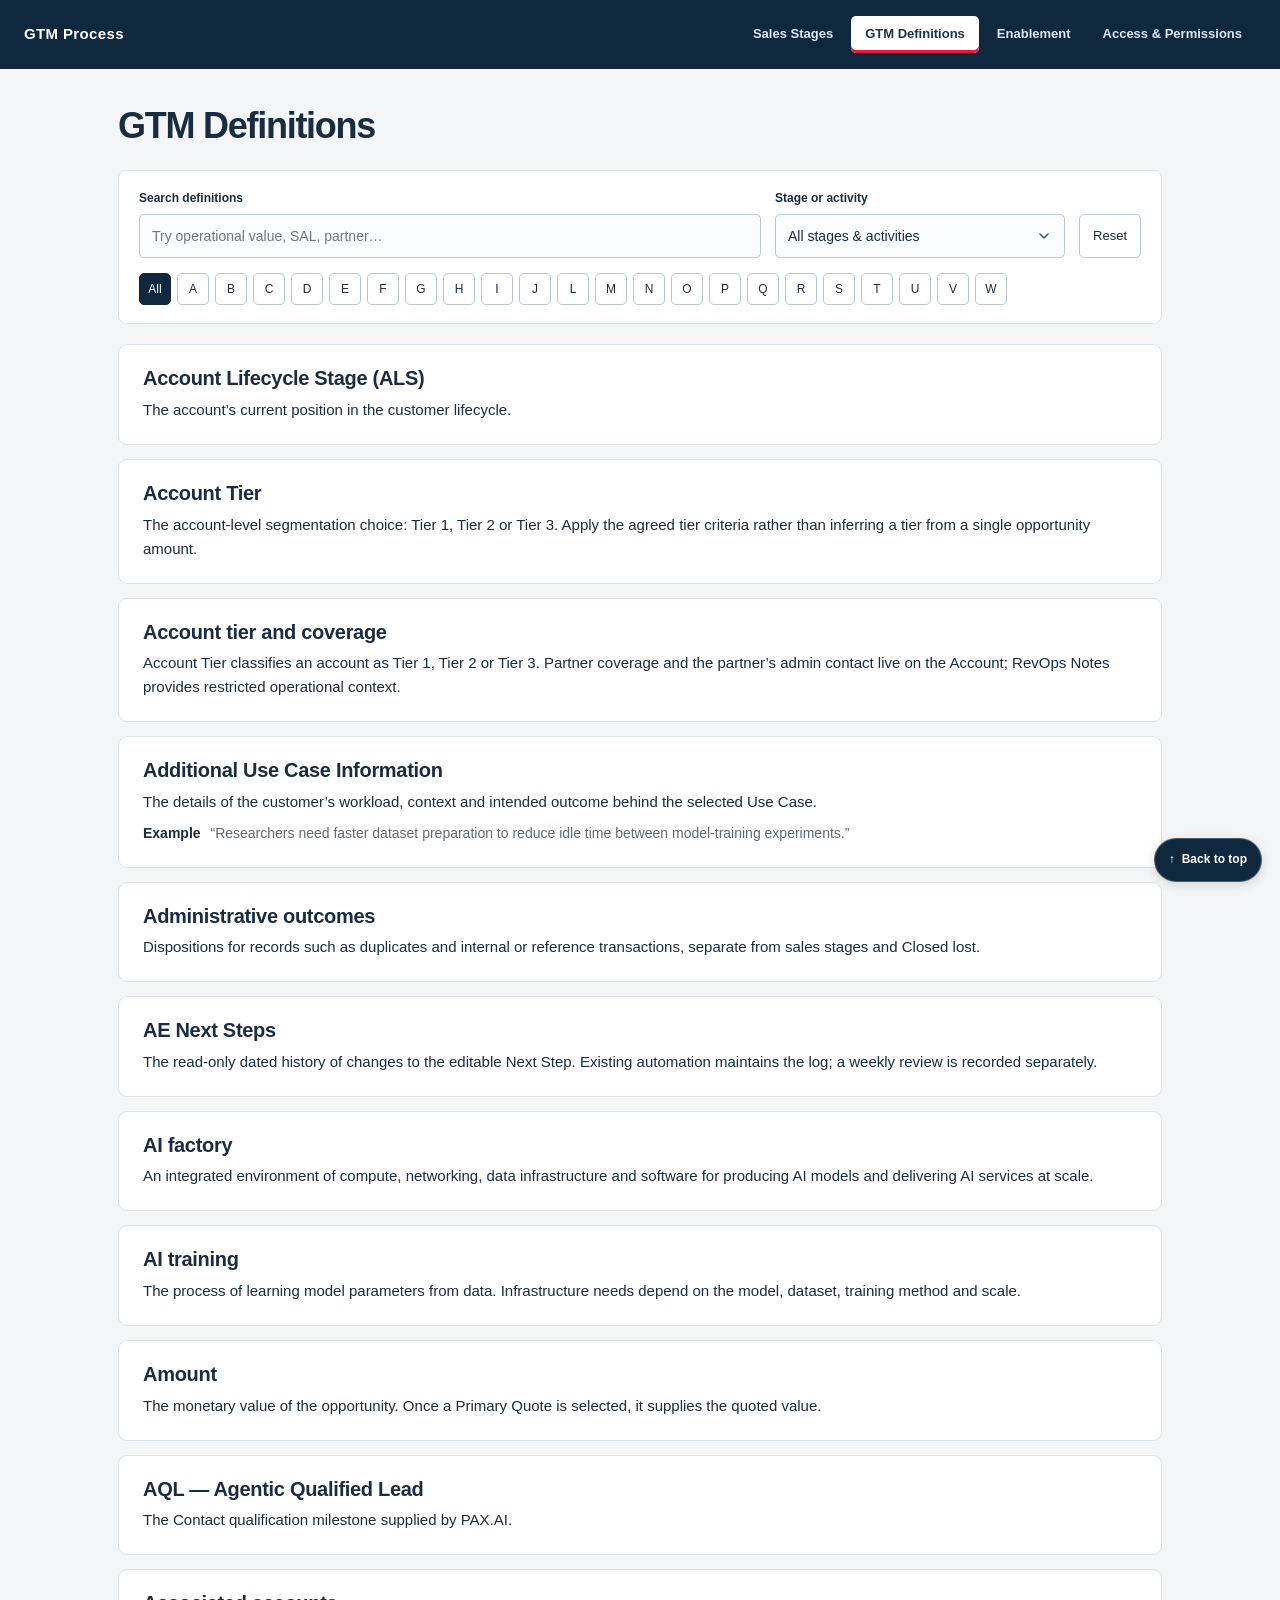
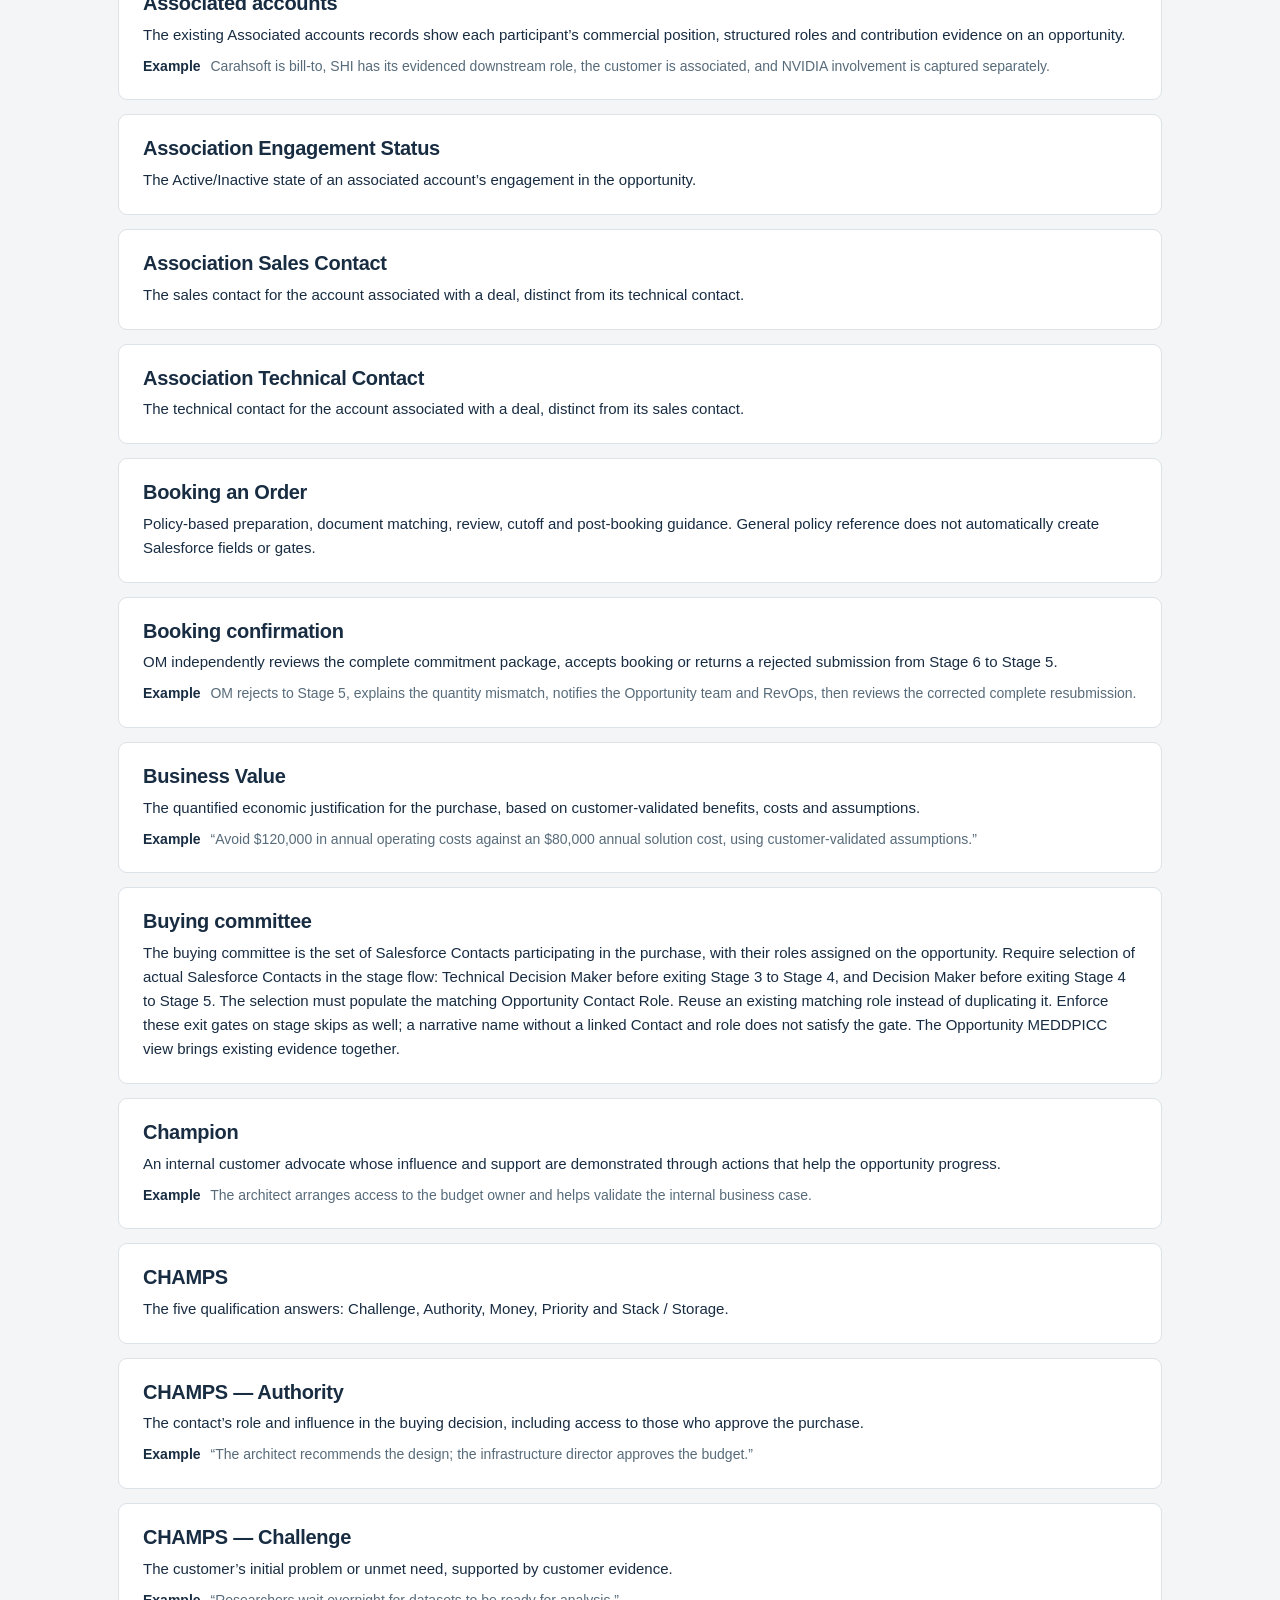
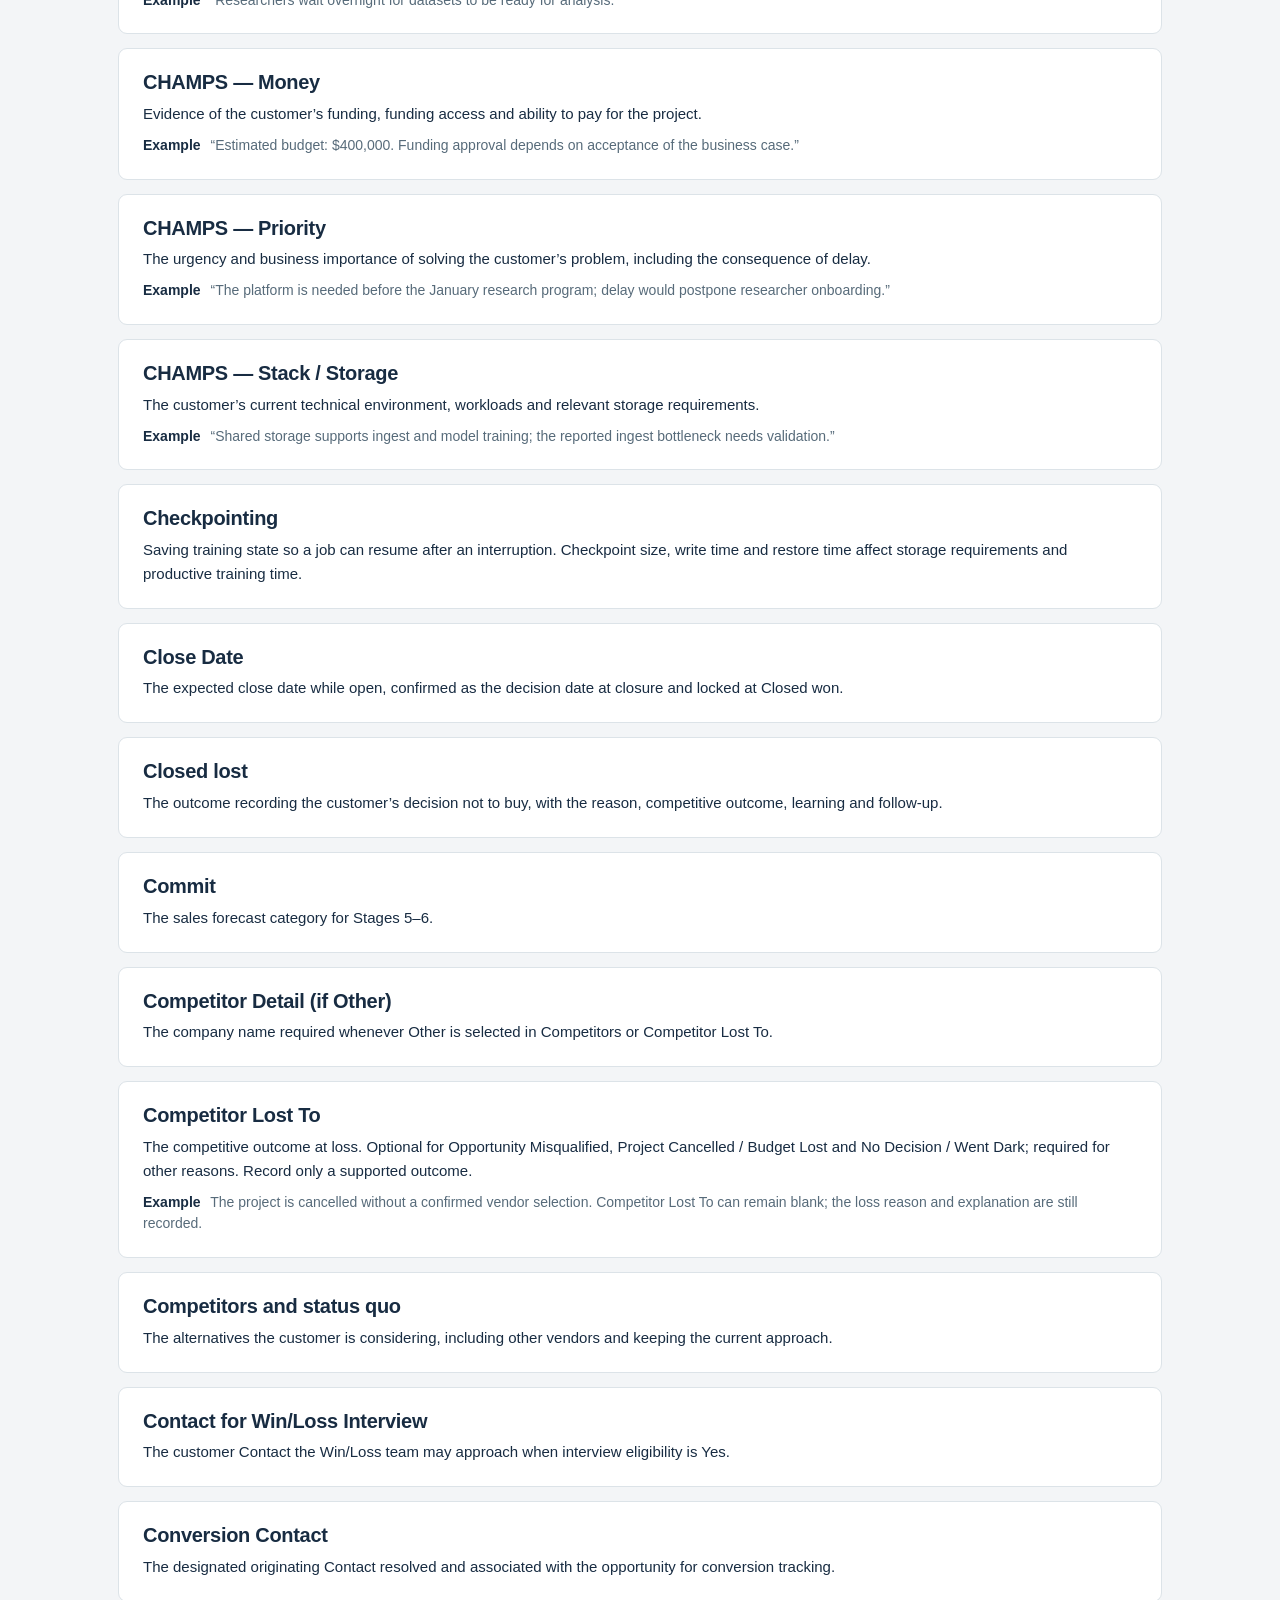
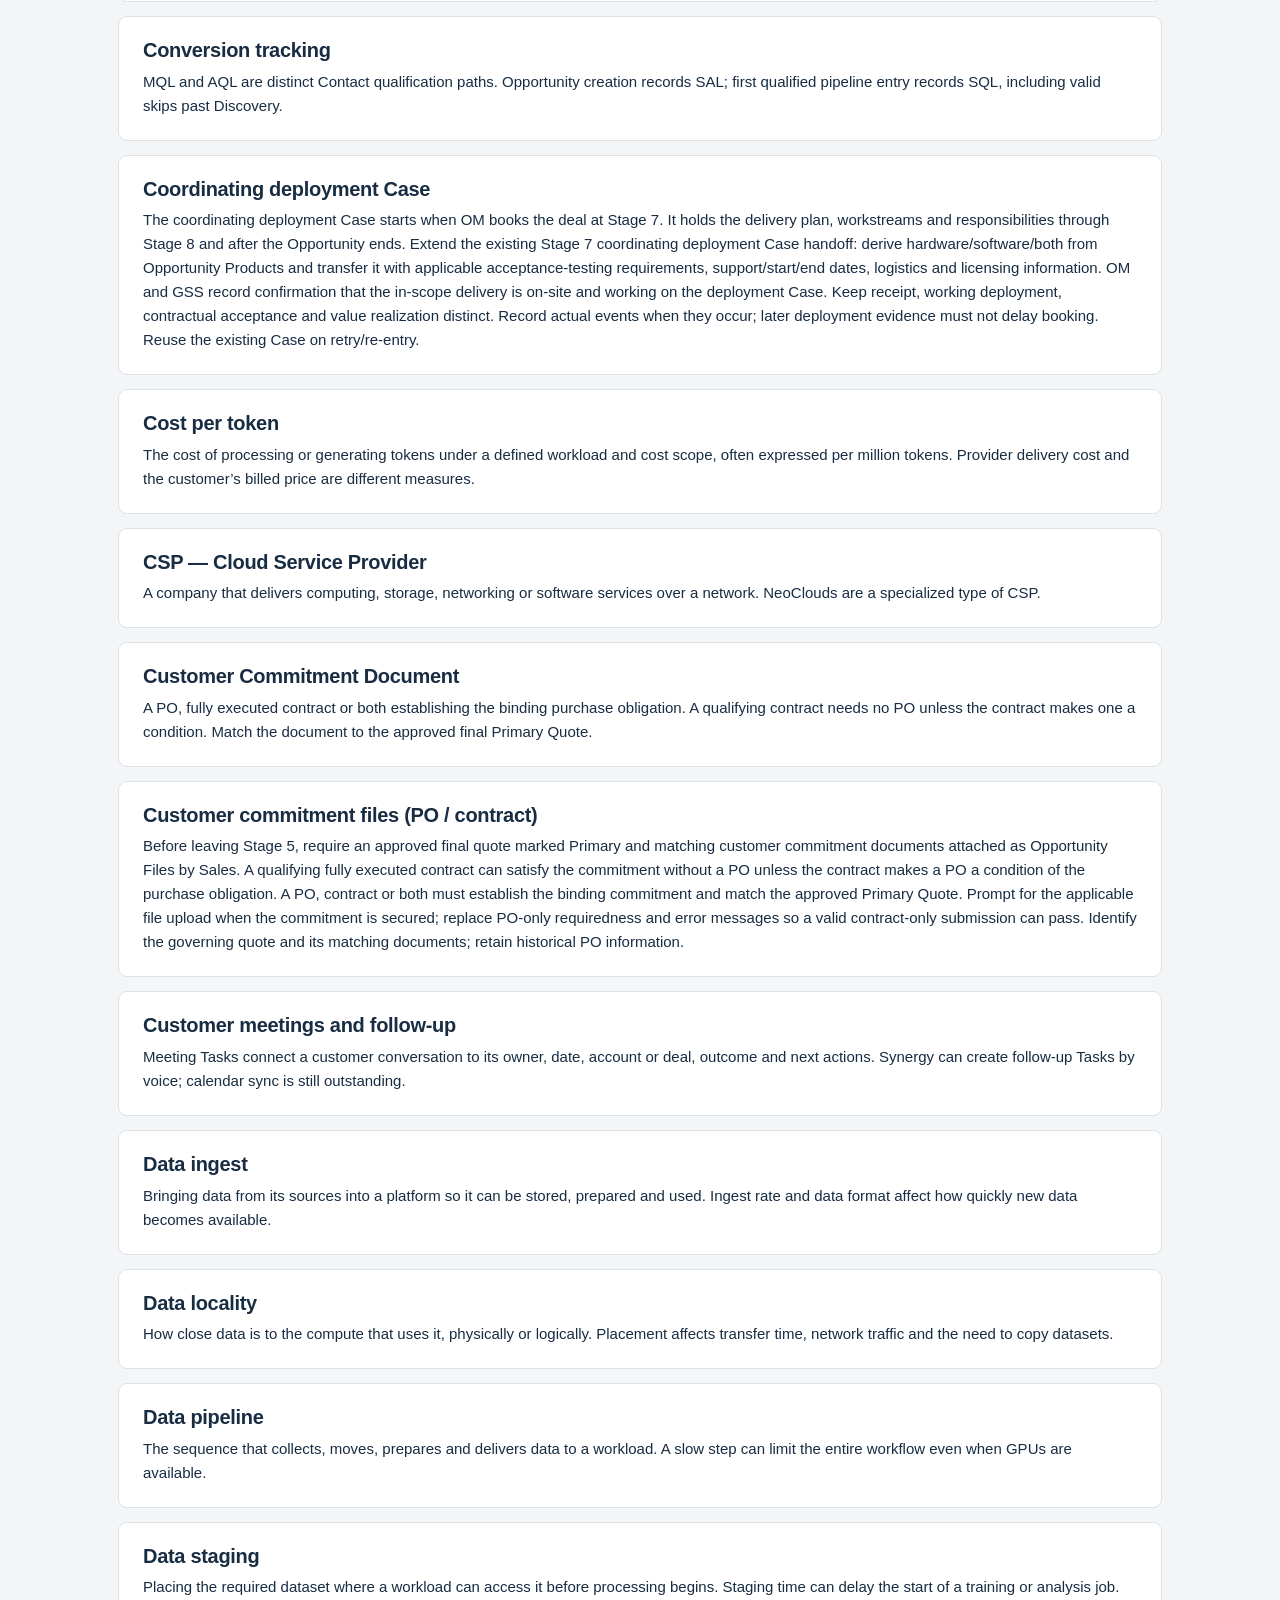
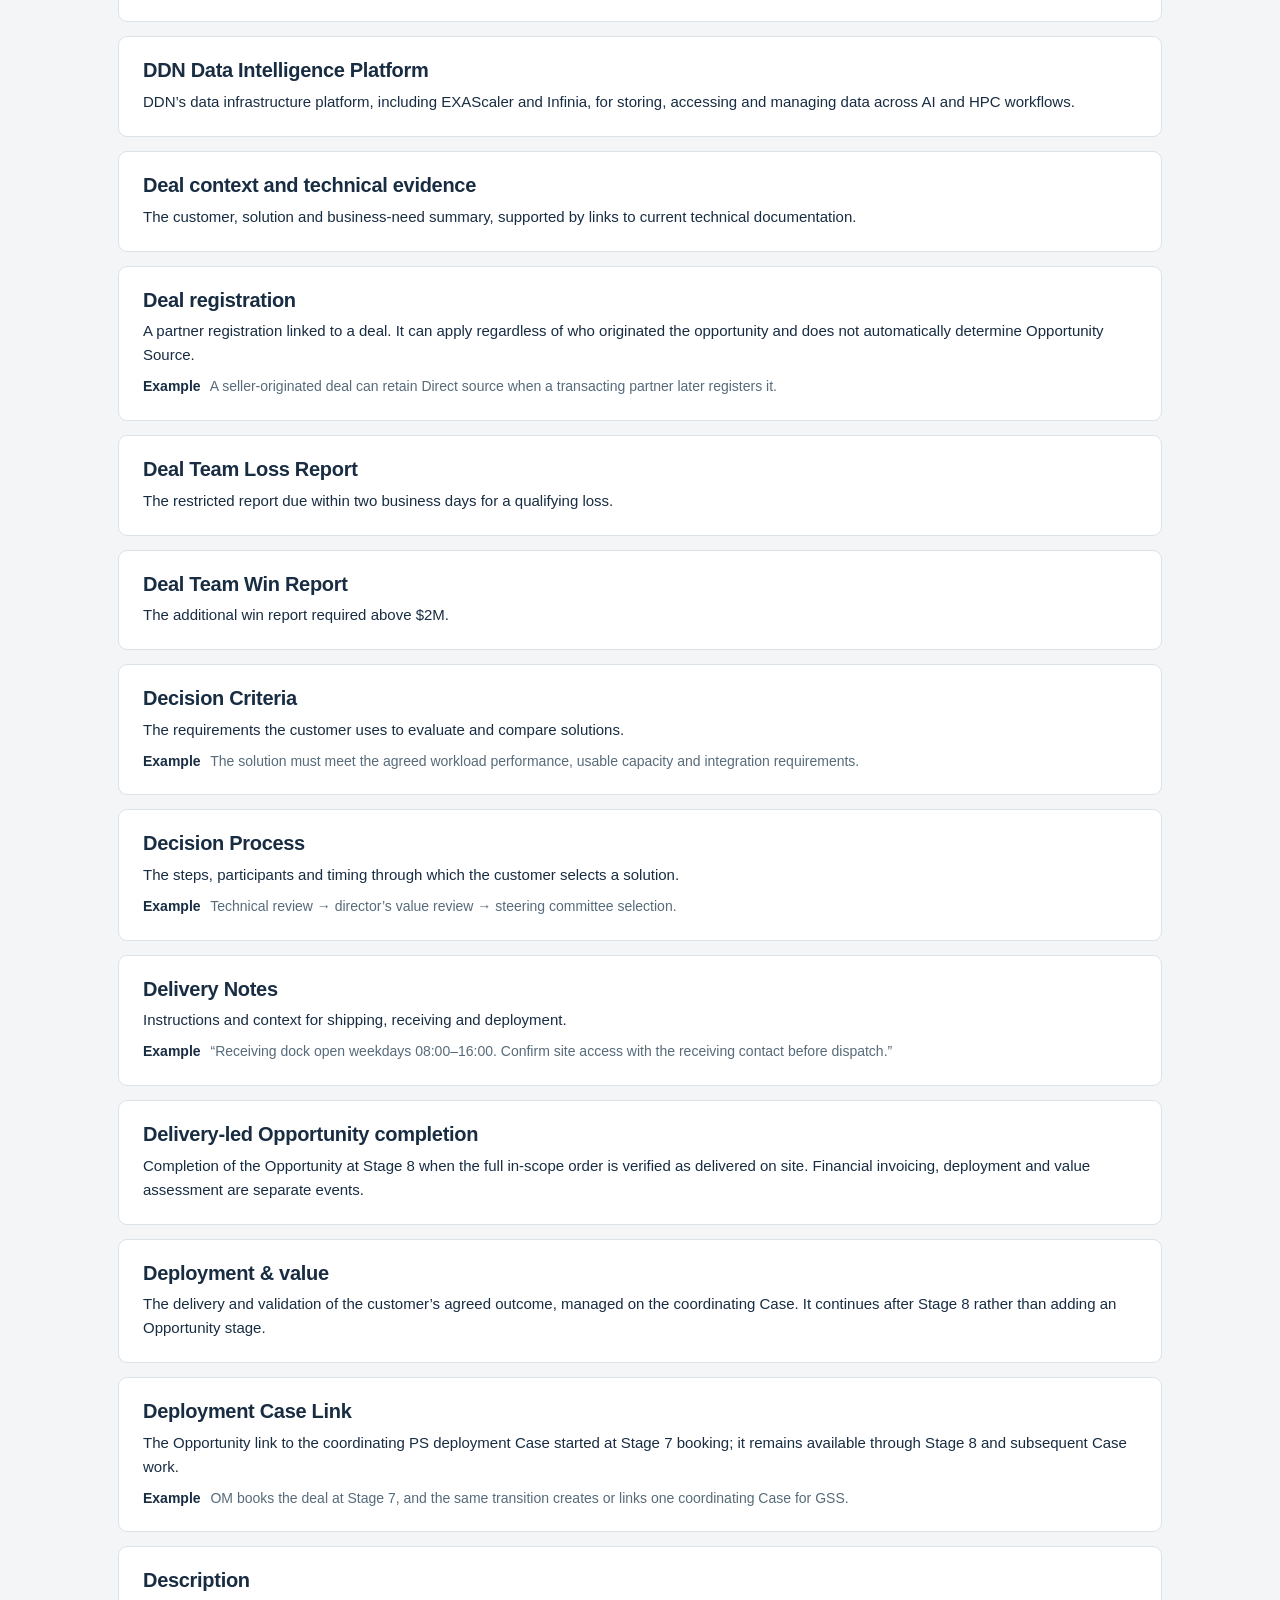
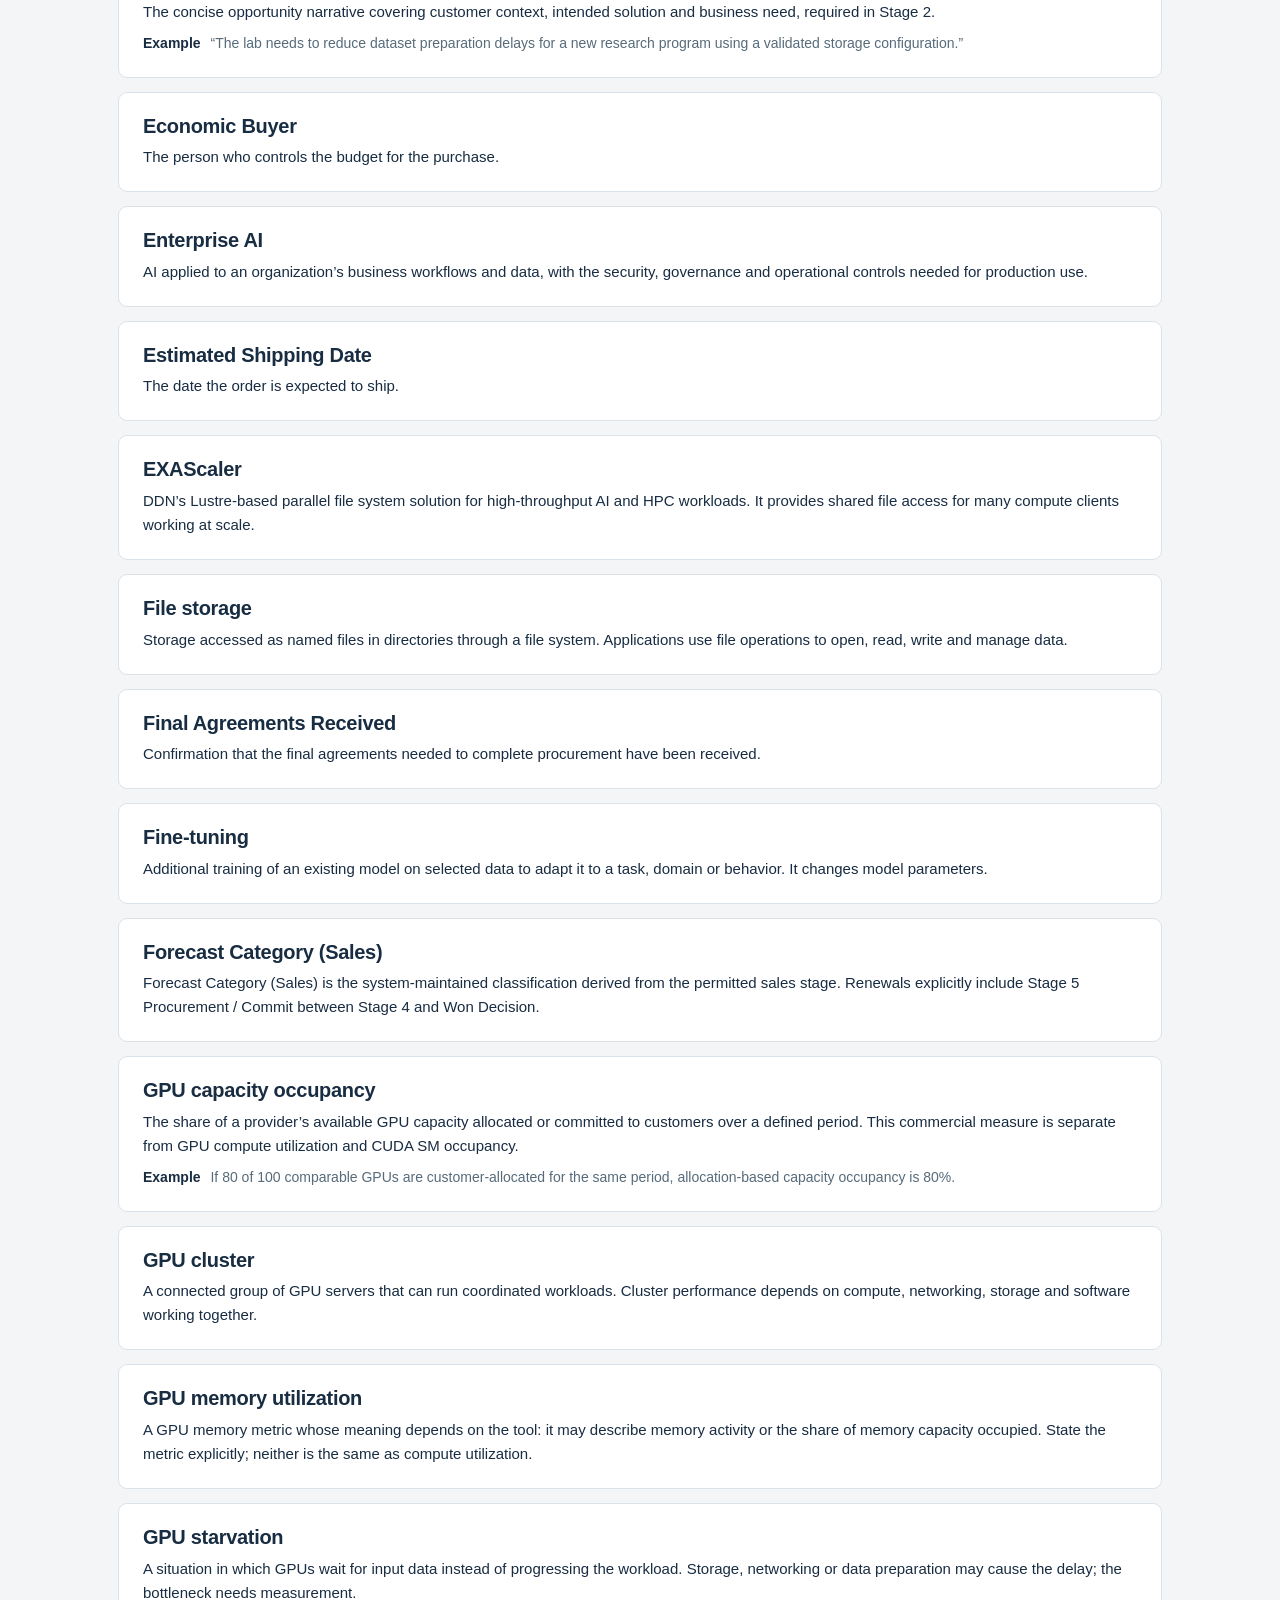
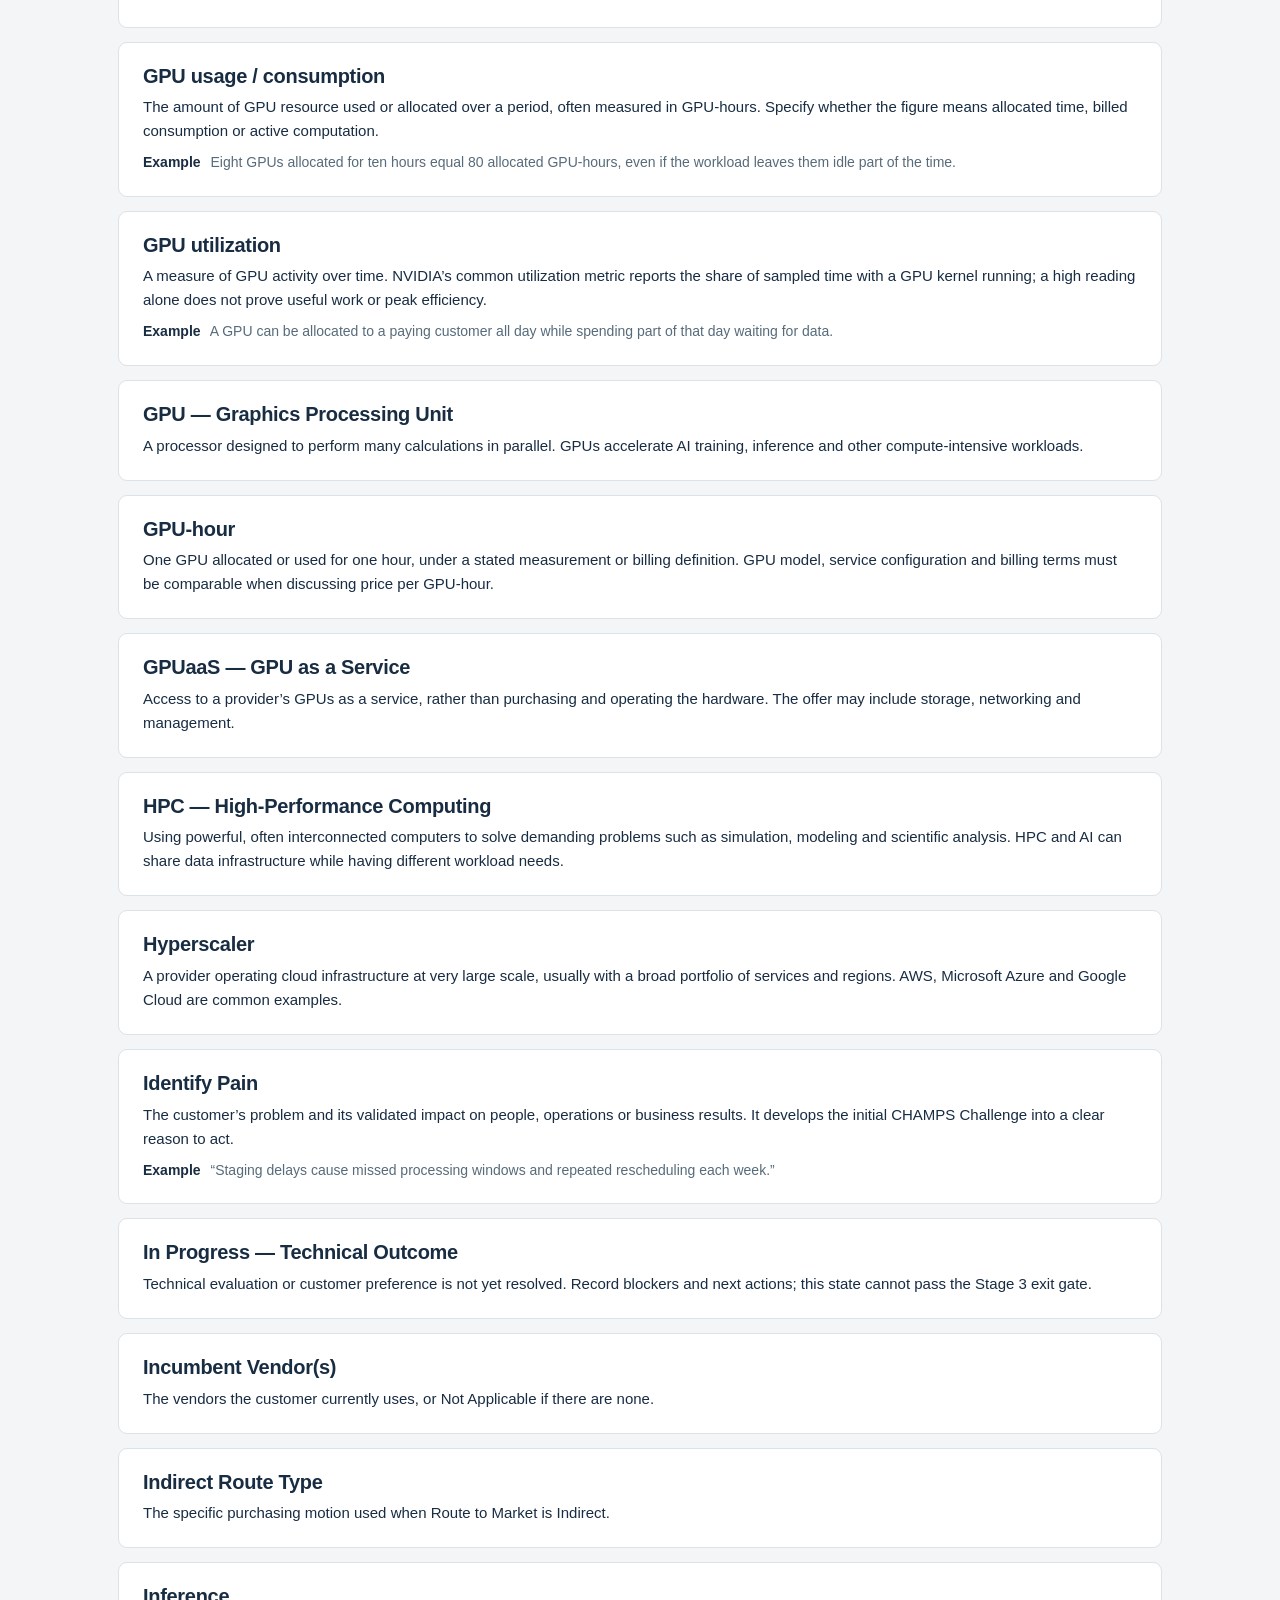
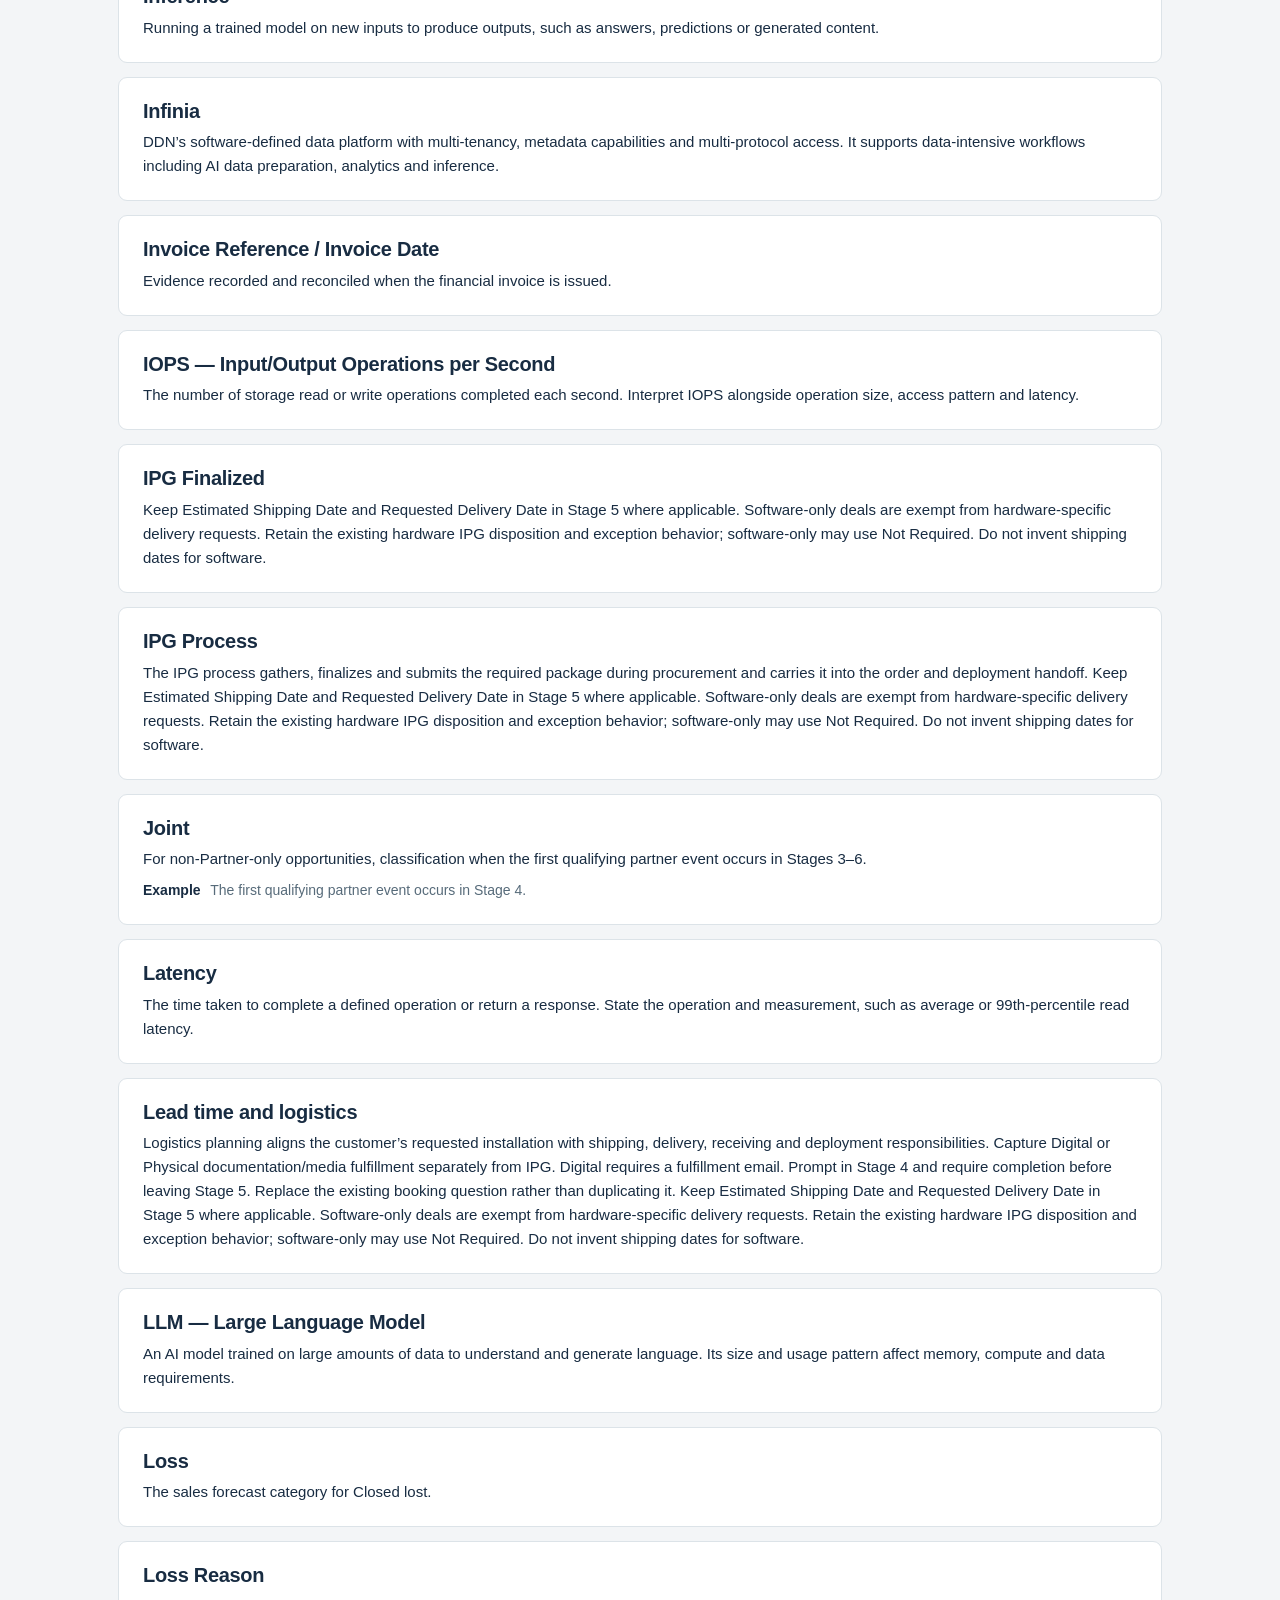
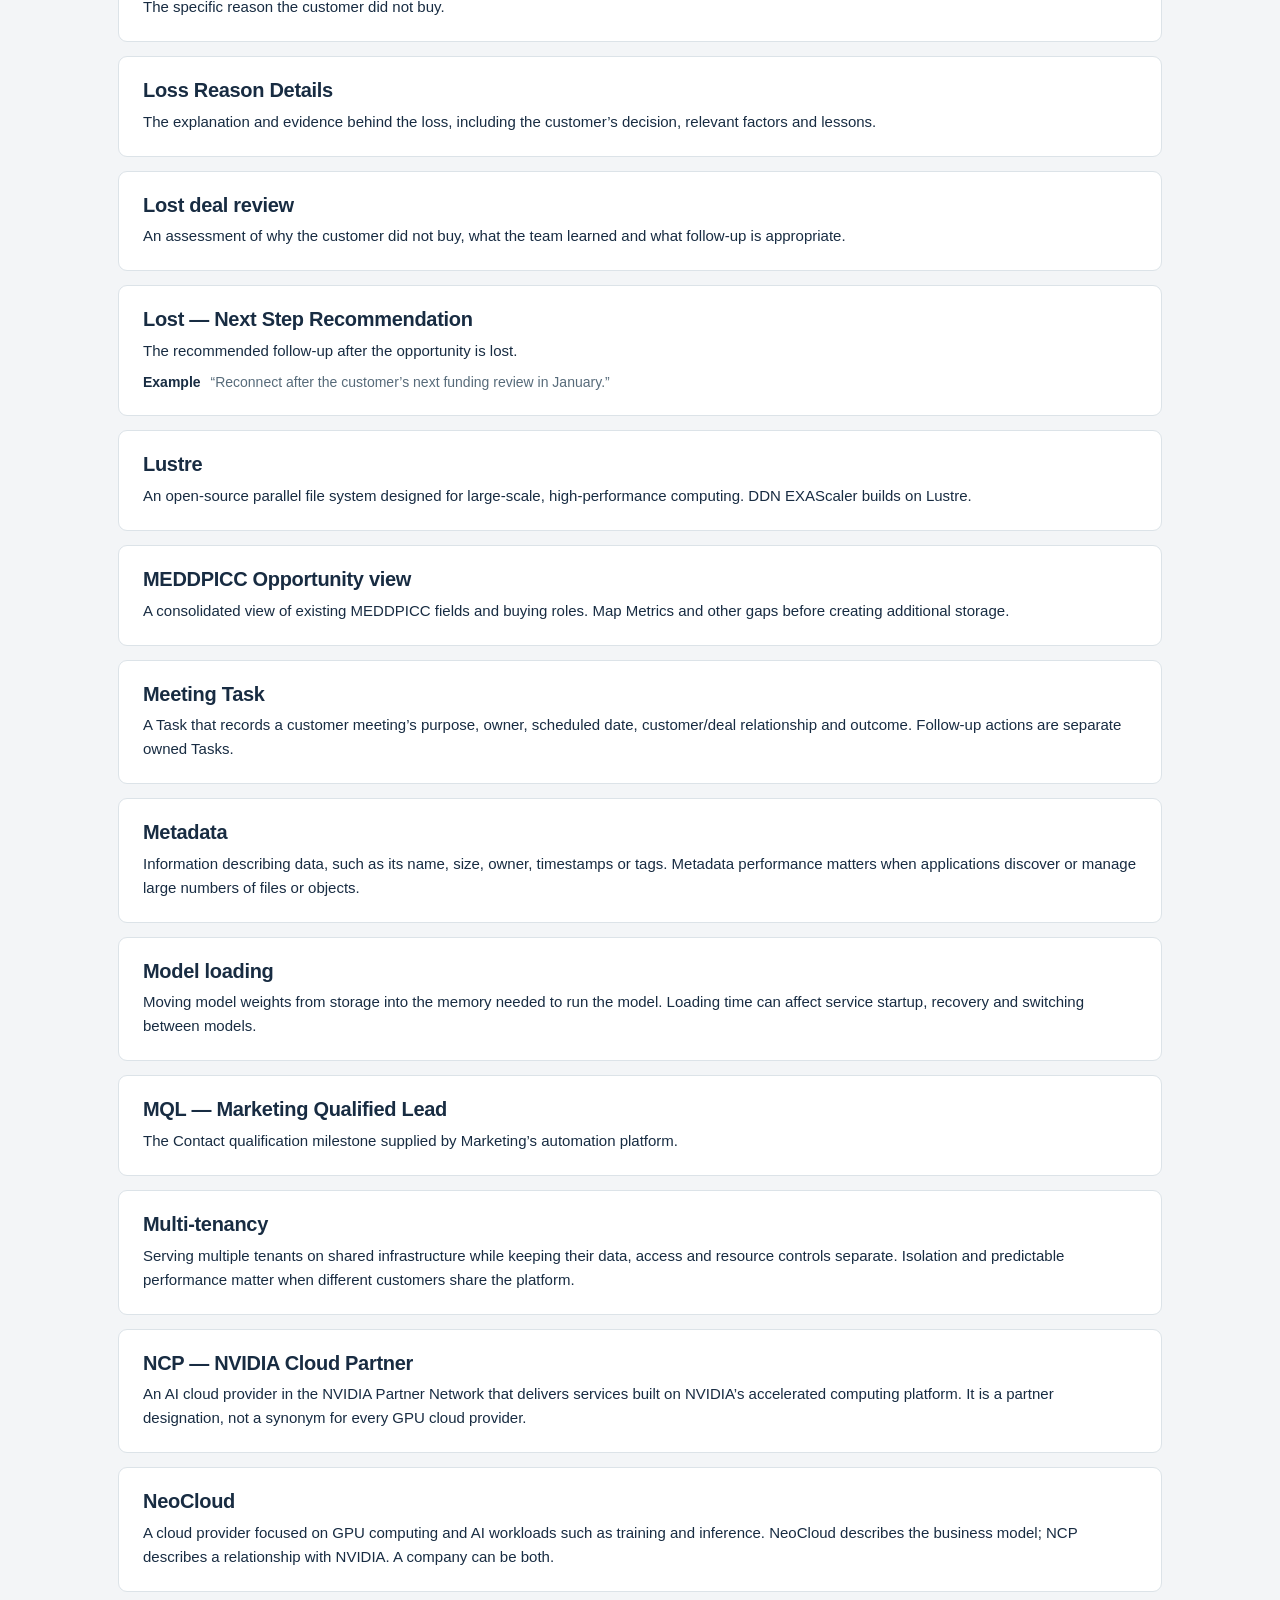
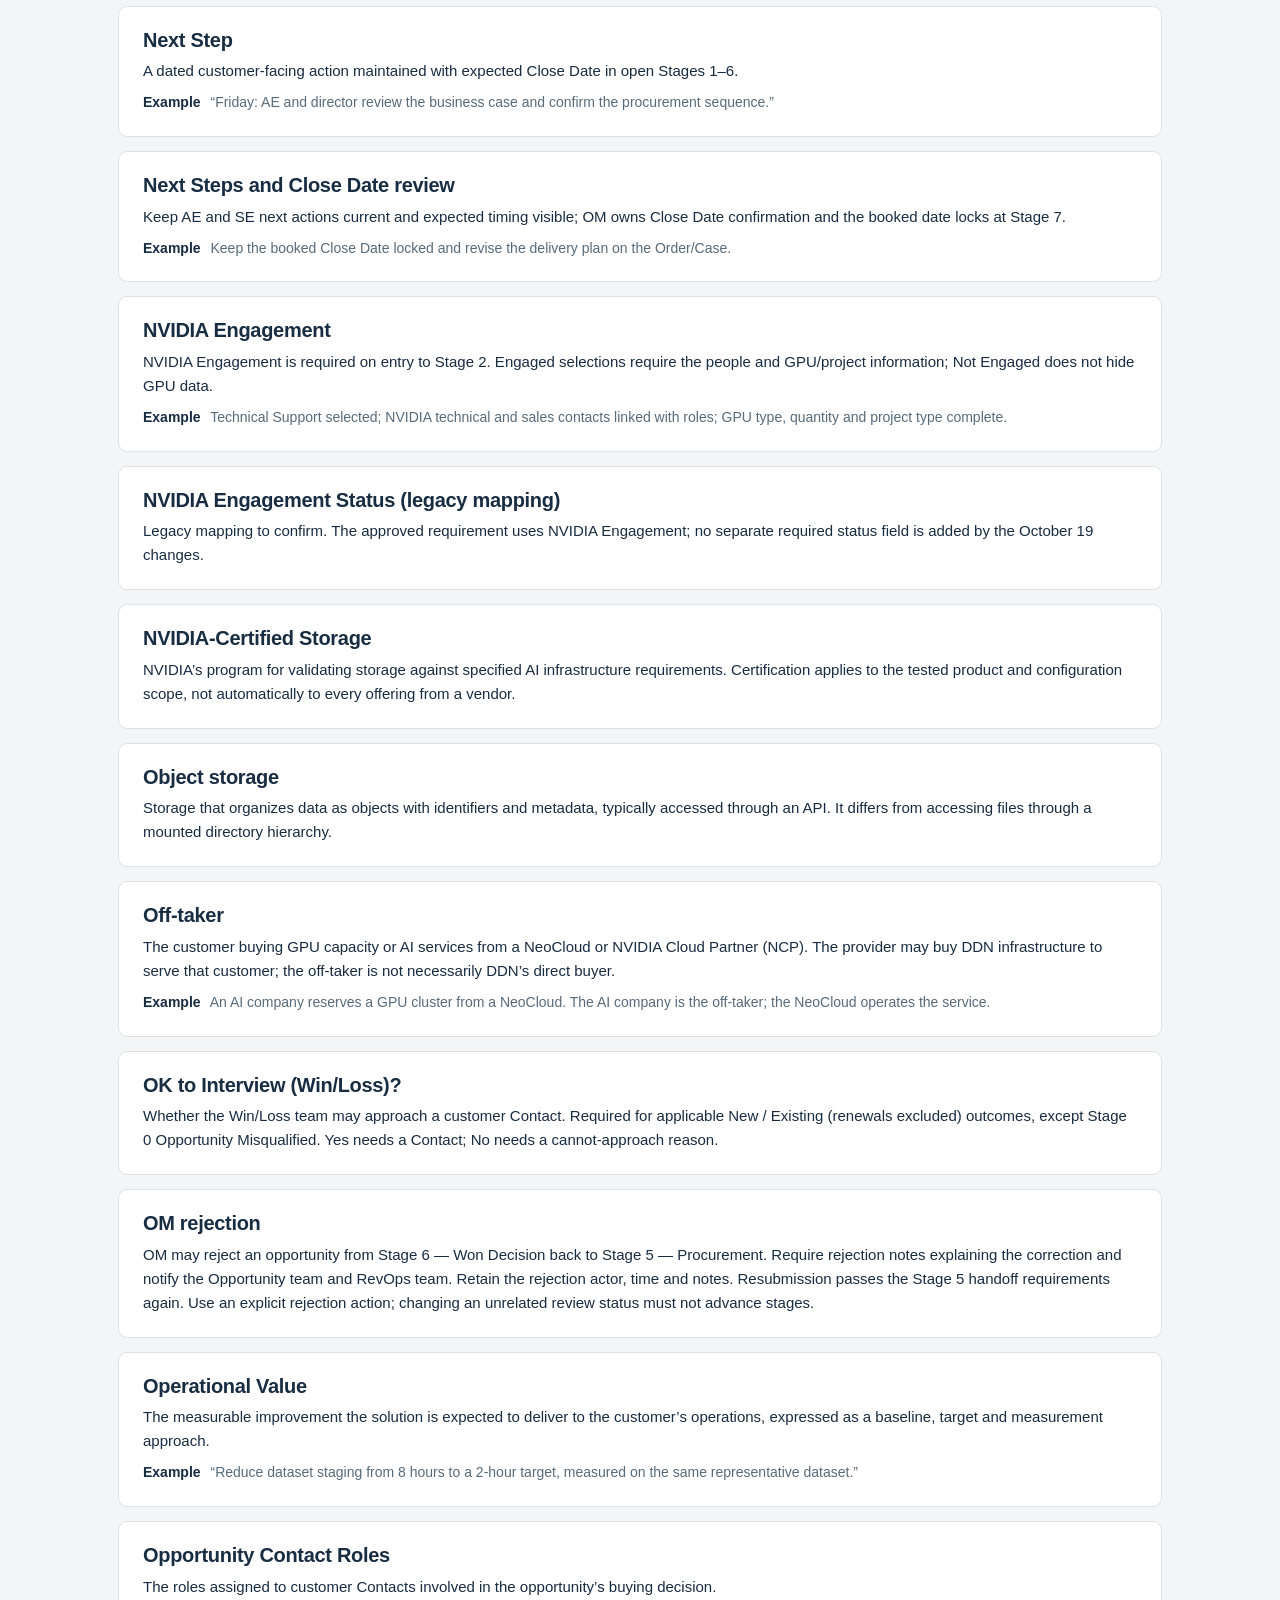
==== commit 64c8dda4: "Resolve October 19 decisions and remove withdrawn proposals" ====
--- a/definitions.html
+++ b/definitions.html
@@ -1 +1 @@
-<!doctype html><html lang="en"><head><meta charset="utf-8"><meta name="viewport" content="width=device-width,initial-scale=1"><meta name="description" content="Go-to-market definitions for sales stages, AI infrastructure and DDN terminology."><title>GTM Definitions · GTM Process</title><link rel="stylesheet" href="assets/navigation.css"><link rel="stylesheet" href="assets/learning.css"><script src="assets/learning.js" defer></script></head><body id="top" data-page="definitions"><a class="skip" href="#main">Skip to content</a><header class="topbar"><span class="brand">GTM Process</span><nav class="gtm-nav" aria-label="GTM pages"><a href="index.html">Sales Stages</a><a href="definitions.html" aria-current="page">GTM Definitions</a><a href="enablement.html">Enablement</a><a href="permissions.html">Access & Permissions</a></nav></header><div class="definitions-shell"><main id="main"><h1>GTM Definitions</h1><section id="library" aria-label="Definitions"><div class="filters js-only" id="find"><div class="filter-grid"><div class="search-field"><label for="search">Search definitions</label><input type="search" id="search" placeholder="Try operational value, SAL, partner…" autocomplete="off" aria-controls="items"></div><div><label for="stage-filter">Stage or activity</label><select id="stage-filter"><option value="all">All stages &amp; activities</option><option value="creation">Opportunity creation</option><option value="s0">Stage 0 · Validate</option><option value="s1">Stage 1 · Discovery</option><option value="s2">Stage 2 · Solution design</option><option value="s3">Stage 3 · Buyer alignment</option><option value="s4">Stage 4 · Proposal / negotiate</option><option value="s5">Stage 5 · Procurement</option><option value="s6">Stage 6 · Won decision</option><option value="s7">Stage 7 · Closed won</option><option value="s8">Stage 8 · Invoice</option><option value="lost">Closed lost</option><option value="post">Deployment &amp; value</option><option value="ongoing">Ongoing activities</option></select></div><button type="button" id="reset">Reset</button></div><div class="alphabet" role="group" aria-label="Filter by first letter"><button type="button" data-letter="all" aria-pressed="true">All</button><button type="button" data-letter="A" aria-pressed="false">A</button><button type="button" data-letter="B" aria-pressed="false">B</button><button type="button" data-letter="C" aria-pressed="false">C</button><button type="button" data-letter="D" aria-pressed="false">D</button><button type="button" data-letter="E" aria-pressed="false">E</button><button type="button" data-letter="F" aria-pressed="false">F</button><button type="button" data-letter="G" aria-pressed="false">G</button><button type="button" data-letter="H" aria-pressed="false">H</button><button type="button" data-letter="I" aria-pressed="false">I</button><button type="button" data-letter="J" aria-pressed="false">J</button><button type="button" data-letter="L" aria-pressed="false">L</button><button type="button" data-letter="M" aria-pressed="false">M</button><button type="button" data-letter="N" aria-pressed="false">N</button><button type="button" data-letter="O" aria-pressed="false">O</button><button type="button" data-letter="P" aria-pressed="false">P</button><button type="button" data-letter="Q" aria-pressed="false">Q</button><button type="button" data-letter="R" aria-pressed="false">R</button><button type="button" data-letter="S" aria-pressed="false">S</button><button type="button" data-letter="T" aria-pressed="false">T</button><button type="button" data-letter="U" aria-pressed="false">U</button><button type="button" data-letter="V" aria-pressed="false">V</button><button type="button" data-letter="W" aria-pressed="false">W</button></div><p id="result-count" class="sr-only" role="status" aria-live="polite"></p></div><div id="empty" class="empty" hidden><h2>No matching definitions</h2><button type="button" data-reset>Reset filters</button></div><div id="items"><article class="term item" id="term-account-lifecycle-stage-als" data-stages="creation s0 s1 s2 s3 s4 s5 s6 s7 s8 ongoing" data-search="" data-letter="A" aria-labelledby="term-account-lifecycle-stage-als-title"><h2 id="term-account-lifecycle-stage-als-title">Account Lifecycle Stage (ALS)</h2><p class="meaning">The account’s current position in the customer lifecycle.</p></article><article class="term item" id="term-account-tier" data-stages="creation s0 s1 ongoing" data-search="" data-letter="A" aria-labelledby="term-account-tier-title"><h2 id="term-account-tier-title">Account Tier</h2><p class="meaning">The account-level segmentation choice: Tier 1, Tier 2 or Tier 3. Apply the agreed tier criteria rather than inferring a tier from a single opportunity amount.</p></article><article class="term item" id="account-context" data-stages="creation s0 s1 ongoing" data-search="" data-letter="A" aria-labelledby="account-context-title"><h2 id="account-context-title">Account tier and coverage</h2><p class="meaning">Account Tier classifies an account as Tier 1, Tier 2 or Tier 3. Partner coverage and the partner’s admin contact live on the Account; RevOps Notes provides restricted operational context.</p></article><article class="term item" id="term-additional-use-case-information" data-stages="s1" data-search="" data-letter="A" aria-labelledby="term-additional-use-case-information-title"><h2 id="term-additional-use-case-information-title">Additional Use Case Information</h2><p class="meaning">The details of the customer’s workload, context and intended outcome behind the selected Use Case.</p><p class="definition-example"><span>Example</span> “Researchers need faster dataset preparation to reduce idle time between model-training experiments.”</p></article><article class="term item" id="term-administrative-outcomes" data-stages="creation s0 s1 s2 s3 s4 s5 s6 s7 s8 lost ongoing" data-search="" data-letter="A" aria-labelledby="term-administrative-outcomes-title"><h2 id="term-administrative-outcomes-title">Administrative outcomes</h2><p class="meaning">Dispositions for records such as duplicates and internal or reference transactions, separate from sales stages and Closed lost.</p></article><article class="term item" id="term-ae-next-steps" data-stages="s1 s2 s3 s4 s5 s6 ongoing" data-search="" data-letter="A" aria-labelledby="term-ae-next-steps-title"><h2 id="term-ae-next-steps-title">AE Next Steps</h2><p class="meaning">The read-only dated history of changes to the editable Next Step. Existing automation maintains the log; a weekly review is recorded separately.</p></article><article class="term item" id="industry-ai-factory" data-stages="s1" data-search="AI factories" data-letter="A" aria-labelledby="industry-ai-factory-title"><h2 id="industry-ai-factory-title">AI factory</h2><p class="meaning">An integrated environment of compute, networking, data infrastructure and software for producing AI models and delivering AI services at scale.</p></article><article class="term item" id="industry-ai-training" data-stages="s1" data-search="model training pretraining pre-training" data-letter="A" aria-labelledby="industry-ai-training-title"><h2 id="industry-ai-training-title">AI training</h2><p class="meaning">The process of learning model parameters from data. Infrastructure needs depend on the model, dataset, training method and scale.</p></article><article class="term item" id="term-amount" data-stages="s0 s1 s2 s3 s4 s5 ongoing" data-search="" data-letter="A" aria-labelledby="term-amount-title"><h2 id="term-amount-title">Amount</h2><p class="meaning">The monetary value of the opportunity. Once a Primary Quote is selected, it supplies the quoted value.</p></article><article class="term item" id="term-aql-agentic-qualified-lead" data-stages="creation s0 s1 s2 s3 s4 s5 s6 s7 s8 ongoing" data-search="" data-letter="A" aria-labelledby="term-aql-agentic-qualified-lead-title"><h2 id="term-aql-agentic-qualified-lead-title">AQL — Agentic Qualified Lead</h2><p class="meaning">The Contact qualification milestone supplied by PAX.AI.</p></article><article class="term item" id="partner-accounts" data-stages="s0 s1 s2 s3 s4 s5 s6 s7 ongoing" data-search="" data-letter="A" aria-labelledby="partner-accounts-title"><h2 id="partner-accounts-title">Associated accounts</h2><p class="meaning">The existing Associated accounts records show each participant’s commercial position, structured roles and contribution evidence on an opportunity.</p><p class="definition-example"><span>Example</span> Carahsoft is bill-to, SHI has its evidenced downstream role, the customer is associated, and NVIDIA involvement is captured separately.</p></article><article class="term item" id="term-association-engagement-status" data-stages="s0 s1 s2 s3 s4 s5 s6 s7 ongoing" data-search="" data-letter="A" aria-labelledby="term-association-engagement-status-title"><h2 id="term-association-engagement-status-title">Association Engagement Status</h2><p class="meaning">The Active/Inactive state of an associated account’s engagement in the opportunity.</p></article><article class="term item" id="term-association-sales-contact" data-stages="s0 s1 s2 s3 s4 s5 s6 s7 ongoing" data-search="" data-letter="A" aria-labelledby="term-association-sales-contact-title"><h2 id="term-association-sales-contact-title">Association Sales Contact</h2><p class="meaning">The sales contact for the account associated with a deal, distinct from its technical contact.</p></article><article class="term item" id="term-association-technical-contact" data-stages="s0 s1 s2 s3 s4 s5 s6 s7 ongoing" data-search="" data-letter="A" aria-labelledby="term-association-technical-contact-title"><h2 id="term-association-technical-contact-title">Association Technical Contact</h2><p class="meaning">The technical contact for the account associated with a deal, distinct from its sales contact.</p></article><article class="term item" id="term-booking-an-order" data-stages="s6 s7" data-search="" data-letter="B" aria-labelledby="term-booking-an-order-title"><h2 id="term-booking-an-order-title">Booking an Order</h2><p class="meaning">Policy-based preparation, document matching, review, cutoff and post-booking guidance. General policy reference does not automatically create Salesforce fields or gates.</p></article><article class="term item" id="booking" data-stages="s6 s7" data-search="" data-letter="B" aria-labelledby="booking-title"><h2 id="booking-title">Booking confirmation</h2><p class="meaning">OM independently reviews the complete commitment package, accepts booking or returns a rejected submission from Stage 6 to Stage 5.</p><p class="definition-example"><span>Example</span> OM rejects to Stage 5, explains the quantity mismatch, notifies the Opportunity team and RevOps, then reviews the corrected complete resubmission.</p></article><article class="term item" id="business-value" data-stages="s4 s6" data-search="" data-letter="B" aria-labelledby="business-value-title"><h2 id="business-value-title">Business Value</h2><p class="meaning">The quantified economic justification for the purchase, based on customer-validated benefits, costs and assumptions.</p><p class="definition-example"><span>Example</span> “Avoid $120,000 in annual operating costs against an $80,000 annual solution cost, using customer-validated assumptions.”</p></article><article class="term item" id="buying-committee" data-stages="s1 s2 s3 s4 s5 ongoing" data-search="" data-letter="B" aria-labelledby="buying-committee-title"><h2 id="buying-committee-title">Buying committee</h2><p class="meaning">The buying committee is the set of Salesforce Contacts participating in the purchase, with their roles assigned on the opportunity. Require Technical Decision Maker at Stage 3 and Decision Maker at Stage 4. Reuse the confirmed Contact Role/field mapping. The Opportunity MEDDPICC view brings existing evidence together.</p></article><article class="term item" id="champion" data-stages="s2" data-search="" data-letter="C" aria-labelledby="champion-title"><h2 id="champion-title">Champion</h2><p class="meaning">An internal customer advocate whose influence and support are demonstrated through actions that help the opportunity progress.</p><p class="definition-example"><span>Example</span> The architect arranges access to the budget owner and helps validate the internal business case.</p></article><article class="term item" id="term-champs" data-stages="s0 s1" data-search="" data-letter="C" aria-labelledby="term-champs-title"><h2 id="term-champs-title">CHAMPS</h2><p class="meaning">The five qualification answers: Challenge, Authority, Money, Priority and Stack / Storage.</p></article><article class="term item" id="authority" data-stages="s0 s1" data-search="" data-letter="C" aria-labelledby="authority-title"><h2 id="authority-title">CHAMPS — Authority</h2><p class="meaning">The contact’s role and influence in the buying decision, including access to those who approve the purchase.</p><p class="definition-example"><span>Example</span> “The architect recommends the design; the infrastructure director approves the budget.”</p></article><article class="term item" id="challenge" data-stages="s0 s1" data-search="" data-letter="C" aria-labelledby="challenge-title"><h2 id="challenge-title">CHAMPS — Challenge</h2><p class="meaning">The customer’s initial problem or unmet need, supported by customer evidence.</p><p class="definition-example"><span>Example</span> “Researchers wait overnight for datasets to be ready for analysis.”</p></article><article class="term item" id="money" data-stages="s0 s1" data-search="" data-letter="C" aria-labelledby="money-title"><h2 id="money-title">CHAMPS — Money</h2><p class="meaning">Evidence of the customer’s funding, funding access and ability to pay for the project.</p><p class="definition-example"><span>Example</span> “Estimated budget: $400,000. Funding approval depends on acceptance of the business case.”</p></article><article class="term item" id="priority" data-stages="s0 s1" data-search="" data-letter="C" aria-labelledby="priority-title"><h2 id="priority-title">CHAMPS — Priority</h2><p class="meaning">The urgency and business importance of solving the customer’s problem, including the consequence of delay.</p><p class="definition-example"><span>Example</span> “The platform is needed before the January research program; delay would postpone researcher onboarding.”</p></article><article class="term item" id="stack" data-stages="s0 s1" data-search="" data-letter="C" aria-labelledby="stack-title"><h2 id="stack-title">CHAMPS — Stack / Storage</h2><p class="meaning">The customer’s current technical environment, workloads and relevant storage requirements.</p><p class="definition-example"><span>Example</span> “Shared storage supports ingest and model training; the reported ingest bottleneck needs validation.”</p></article><article class="term item" id="industry-checkpointing" data-stages="s2 s3" data-search="checkpoint checkpoints" data-letter="C" aria-labelledby="industry-checkpointing-title"><h2 id="industry-checkpointing-title">Checkpointing</h2><p class="meaning">Saving training state so a job can resume after an interruption. Checkpoint size, write time and restore time affect storage requirements and productive training time.</p></article><article class="term item" id="term-close-date" data-stages="s1 s2 s3 s4 s5 s6 ongoing" data-search="" data-letter="C" aria-labelledby="term-close-date-title"><h2 id="term-close-date-title">Close Date</h2><p class="meaning">The expected close date while open, confirmed as the decision date at closure and locked at Closed won.</p></article><article class="term item" id="stage-lost" data-stages="lost" data-search="" data-letter="C" aria-labelledby="stage-lost-title"><h2 id="stage-lost-title">Closed lost</h2><p class="meaning">The outcome recording the customer’s decision not to buy, with the reason, competitive outcome, learning and follow-up.</p></article><article class="term item" id="term-commit" data-stages="creation s0 s1 s2 s3 s4 s5 s6 s7 s8 lost ongoing" data-search="" data-letter="C" aria-labelledby="term-commit-title"><h2 id="term-commit-title">Commit</h2><p class="meaning">The sales forecast category for Stages 5–6.</p></article><article class="term item" id="term-competitor-detail-if-other" data-stages="s2 lost" data-search="" data-letter="C" aria-labelledby="term-competitor-detail-if-other-title"><h2 id="term-competitor-detail-if-other-title">Competitor Detail (if Other)</h2><p class="meaning">The company name required whenever Other is selected in Competitors or Competitor Lost To.</p></article><article class="term item" id="term-competitor-lost-to" data-stages="s2 lost" data-search="" data-letter="C" aria-labelledby="term-competitor-lost-to-title"><h2 id="term-competitor-lost-to-title">Competitor Lost To</h2><p class="meaning">The competitive outcome at loss. Optional for Opportunity Misqualified, Project Cancelled / Budget Lost and No Decision / Went Dark; required for other reasons. Record only a supported outcome.</p><p class="definition-example"><span>Example</span> The project is cancelled without a confirmed vendor selection. Competitor Lost To can remain blank; the loss reason and explanation are still recorded.</p></article><article class="term item" id="competition" data-stages="s2 lost" data-search="" data-letter="C" aria-labelledby="competition-title"><h2 id="competition-title">Competitors and status quo</h2><p class="meaning">The alternatives the customer is considering, including other vendors and keeping the current approach.</p></article><article class="term item" id="term-contact-for-win-loss-interview" data-stages="s6 lost ongoing" data-search="" data-letter="C" aria-labelledby="term-contact-for-win-loss-interview-title"><h2 id="term-contact-for-win-loss-interview-title">Contact for Win/Loss Interview</h2><p class="meaning">The customer Contact the Win/Loss team may approach when interview eligibility is Yes.</p></article><article class="term item" id="term-conversion-contact" data-stages="creation s0 s1 s2 s3 s4 s5 s6 s7 s8 ongoing" data-search="" data-letter="C" aria-labelledby="term-conversion-contact-title"><h2 id="term-conversion-contact-title">Conversion Contact</h2><p class="meaning">The designated originating Contact resolved and associated with the opportunity for conversion tracking.</p></article><article class="term item" id="conversion" data-stages="creation s0 s1 s2 s3 s4 s5 s6 s7 s8 ongoing" data-search="" data-letter="C" aria-labelledby="conversion-title"><h2 id="conversion-title">Conversion tracking</h2><p class="meaning">MQL and AQL are distinct Contact qualification paths. Opportunity creation records SAL; first qualified pipeline entry records SQL, including valid skips past Discovery.</p></article><article class="term item" id="deployment" data-stages="s7 s8 post ongoing" data-search="" data-letter="C" aria-labelledby="deployment-title"><h2 id="deployment-title">Coordinating deployment Case</h2><p class="meaning">The coordinating deployment Case starts when OM books the deal at Stage 7. It holds the delivery plan, workstreams and responsibilities through Stage 8 and after the Opportunity ends. Extend the existing Stage 7 coordinating deployment Case handoff: derive hardware/software/both from Opportunity Products and transfer it with applicable acceptance-testing requirements, support/start/end dates, logistics and licensing information. OM and GSS record confirmation that the in-scope delivery is on-site and working on the deployment Case. Keep receipt, working deployment, contractual acceptance and value realization distinct. Record actual events when they occur; later deployment evidence must not delay booking. Reuse the existing Case on retry/re-entry. Stage 8 remains in the approved model while its removal proposal is pending.</p></article><article class="term item" id="industry-cost-per-token" data-stages="s4 s6" data-search="cost per million tokens inference economics" data-letter="C" aria-labelledby="industry-cost-per-token-title"><h2 id="industry-cost-per-token-title">Cost per token</h2><p class="meaning">The cost of processing or generating tokens under a defined workload and cost scope, often expressed per million tokens. Provider delivery cost and the customer’s billed price are different measures.</p></article><article class="term item" id="industry-csp-cloud-service-provider" data-stages="s0 s1 s2 s3 s4 s5 s6 s7 ongoing" data-search="CSPs" data-letter="C" aria-labelledby="industry-csp-cloud-service-provider-title"><h2 id="industry-csp-cloud-service-provider-title">CSP — Cloud Service Provider</h2><p class="meaning">A company that delivers computing, storage, networking or software services over a network. NeoClouds are a specialized type of CSP.</p></article><article class="term item" id="term-customer-commitment-document" data-stages="s5" data-search="" data-letter="C" aria-labelledby="term-customer-commitment-document-title"><h2 id="term-customer-commitment-document-title">Customer Commitment Document</h2><p class="meaning">A PO, fully executed contract or both establishing the binding purchase obligation. A qualifying contract needs no PO unless the contract makes one a condition. Match the document to the approved final Primary Quote.</p></article><article class="term item" id="term-po-secured-po-attachment" data-stages="s5" data-search="" data-letter="C" aria-labelledby="term-po-secured-po-attachment-title"><h2 id="term-po-secured-po-attachment-title">Customer commitment files (PO / contract)</h2><p class="meaning">Before leaving Stage 5, require an approved final quote marked Primary and matching customer commitment documents attached as Opportunity Files by Sales. A qualifying fully executed contract can satisfy the commitment without a PO unless the contract makes a PO a condition of the purchase obligation. A PO, contract or both must establish the binding commitment and match the approved Primary Quote. Prompt for the applicable file upload when the commitment is secured; replace PO-only requiredness and error messages so a valid contract-only submission can pass. Identify the governing quote and its matching documents; retain historical PO information.</p></article><article class="term item" id="meetings" data-stages="s0 s1 s2 s3 s4 s5 s6 s7 s8 post ongoing" data-search="" data-letter="C" aria-labelledby="meetings-title"><h2 id="meetings-title">Customer meetings and follow-up</h2><p class="meaning">Meeting Tasks connect a customer conversation to its owner, date, account or deal, outcome and next actions. Synergy can create follow-up Tasks by voice; calendar sync is still outstanding.</p></article><article class="term item" id="industry-data-ingest" data-stages="s2 s3" data-search="ingestion data ingestion" data-letter="D" aria-labelledby="industry-data-ingest-title"><h2 id="industry-data-ingest-title">Data ingest</h2><p class="meaning">Bringing data from its sources into a platform so it can be stored, prepared and used. Ingest rate and data format affect how quickly new data becomes available.</p></article><article class="term item" id="industry-data-locality" data-stages="s2 s3" data-search="data placement" data-letter="D" aria-labelledby="industry-data-locality-title"><h2 id="industry-data-locality-title">Data locality</h2><p class="meaning">How close data is to the compute that uses it, physically or logically. Placement affects transfer time, network traffic and the need to copy datasets.</p></article><article class="term item" id="industry-data-pipeline" data-stages="s2 s3" data-search="AI pipeline data pipelines" data-letter="D" aria-labelledby="industry-data-pipeline-title"><h2 id="industry-data-pipeline-title">Data pipeline</h2><p class="meaning">The sequence that collects, moves, prepares and delivers data to a workload. A slow step can limit the entire workflow even when GPUs are available.</p></article><article class="term item" id="industry-data-staging" data-stages="s2 s3" data-search="dataset staging" data-letter="D" aria-labelledby="industry-data-staging-title"><h2 id="industry-data-staging-title">Data staging</h2><p class="meaning">Placing the required dataset where a workload can access it before processing begins. Staging time can delay the start of a training or analysis job.</p></article><article class="term item" id="industry-ddn-data-intelligence-platform" data-stages="s2 s3" data-search="DDN platform data intelligence" data-letter="D" aria-labelledby="industry-ddn-data-intelligence-platform-title"><h2 id="industry-ddn-data-intelligence-platform-title">DDN Data Intelligence Platform</h2><p class="meaning">DDN’s data infrastructure platform, including EXAScaler and Infinia, for storing, accessing and managing data across AI and HPC workflows.</p></article><article class="term item" id="deal-context" data-stages="s2 s3 ongoing" data-search="" data-letter="D" aria-labelledby="deal-context-title"><h2 id="deal-context-title">Deal context and technical evidence</h2><p class="meaning">The customer, solution and business-need summary, supported by links to current technical documentation.</p></article><article class="term item" id="term-deal-registration" data-stages="creation s0" data-search="" data-letter="D" aria-labelledby="term-deal-registration-title"><h2 id="term-deal-registration-title">Deal registration</h2><p class="meaning">A partner registration linked to a deal. It can apply regardless of who originated the opportunity and does not automatically determine Opportunity Source.</p><p class="definition-example"><span>Example</span> A seller-originated deal can retain Direct source when a transacting partner later registers it.</p></article><article class="term item" id="term-deal-team-loss-report" data-stages="lost" data-search="" data-letter="D" aria-labelledby="term-deal-team-loss-report-title"><h2 id="term-deal-team-loss-report-title">Deal Team Loss Report</h2><p class="meaning">The restricted report due within two business days for a qualifying loss.</p></article><article class="term item" id="term-deal-team-win-report" data-stages="s6 s7 ongoing" data-search="" data-letter="D" aria-labelledby="term-deal-team-win-report-title"><h2 id="term-deal-team-win-report-title">Deal Team Win Report</h2><p class="meaning">The additional win report required above $2M.</p></article><article class="term item" id="criteria" data-stages="s2" data-search="" data-letter="D" aria-labelledby="criteria-title"><h2 id="criteria-title">Decision Criteria</h2><p class="meaning">The requirements the customer uses to evaluate and compare solutions.</p><p class="definition-example"><span>Example</span> The solution must meet the agreed workload performance, usable capacity and integration requirements.</p></article><article class="term item" id="decision-process" data-stages="s3" data-search="" data-letter="D" aria-labelledby="decision-process-title"><h2 id="decision-process-title">Decision Process</h2><p class="meaning">The steps, participants and timing through which the customer selects a solution.</p><p class="definition-example"><span>Example</span> Technical review → director’s value review → steering committee selection.</p></article><article class="term item" id="term-delivery-notes" data-stages="s3 s4 s5 s6 s7 ongoing" data-search="" data-letter="D" aria-labelledby="term-delivery-notes-title"><h2 id="term-delivery-notes-title">Delivery Notes</h2><p class="meaning">Instructions and context for shipping, receiving and deployment.</p><p class="definition-example"><span>Example</span> “Receiving dock open weekdays 08:00–16:00. Confirm site access with the receiving contact before dispatch.”</p></article><article class="term item" id="invoice" data-stages="s7 s8" data-search="" data-letter="D" aria-labelledby="invoice-title"><h2 id="invoice-title">Delivery-led Opportunity completion</h2><p class="meaning">Stage 8 Invoice is the final Opportunity stage, reached when the complete in-scope order has been verified as delivered on site. Financial invoicing is tracked separately. Pending Salesforce review — remove Stage 8 and relocate its applicable fields to the Stage 7 OM section. Until approved, retain Stage 8 and its existing delivery milestone. If approved, update software-only completion, GCP automation, forecast/stage mappings, permissions, reports, historical interpretation and the Case Value Tracking Start Date. Future receipt/deployment facts are captured when they occur, not as booking prerequisites.</p></article><article class="term item" id="stage-post" data-stages="post" data-search="" data-letter="D" aria-labelledby="stage-post-title"><h2 id="stage-post-title">Deployment &amp; value</h2><p class="meaning">The delivery and validation of the customer’s agreed outcome, managed on the coordinating Case. It continues after Stage 8 rather than adding an Opportunity stage.</p></article><article class="term item" id="term-deployment-case-link" data-stages="s7 s8 post ongoing" data-search="" data-letter="D" aria-labelledby="term-deployment-case-link-title"><h2 id="term-deployment-case-link-title">Deployment Case Link</h2><p class="meaning">The Opportunity link to the coordinating PS deployment Case started at Stage 7 booking; it remains available through Stage 8 and subsequent Case work.</p><p class="definition-example"><span>Example</span> OM books the deal at Stage 7, and the same transition creates or links one coordinating Case for GSS.</p></article><article class="term item" id="term-description" data-stages="s2 s3 ongoing" data-search="" data-letter="D" aria-labelledby="term-description-title"><h2 id="term-description-title">Description</h2><p class="meaning">The concise opportunity narrative covering customer context, intended solution and business need, required in Stage 2.</p><p class="definition-example"><span>Example</span> “The lab needs to reduce dataset preparation delays for a new research program using a validated storage configuration.”</p></article><article class="term item" id="economic-buyer" data-stages="s3" data-search="" data-letter="E" aria-labelledby="economic-buyer-title"><h2 id="economic-buyer-title">Economic Buyer</h2><p class="meaning">The person who controls the budget for the purchase.</p></article><article class="term item" id="industry-enterprise-ai" data-stages="s1" data-search="" data-letter="E" aria-labelledby="industry-enterprise-ai-title"><h2 id="industry-enterprise-ai-title">Enterprise AI</h2><p class="meaning">AI applied to an organization’s business workflows and data, with the security, governance and operational controls needed for production use.</p></article><article class="term item" id="term-estimated-shipping-date" data-stages="s3 s4 s5 s6 s7 ongoing" data-search="" data-letter="E" aria-labelledby="term-estimated-shipping-date-title"><h2 id="term-estimated-shipping-date-title">Estimated Shipping Date</h2><p class="meaning">The date the order is expected to ship.</p></article><article class="term item" id="industry-exascaler" data-stages="s2 s3" data-search="DDN EXAScaler EXA" data-letter="E" aria-labelledby="industry-exascaler-title"><h2 id="industry-exascaler-title">EXAScaler</h2><p class="meaning">DDN’s Lustre-based parallel file system solution for high-throughput AI and HPC workloads. It provides shared file access for many compute clients working at scale.</p></article><article class="term item" id="industry-file-storage" data-stages="s2 s3" data-search="file system filesystem" data-letter="F" aria-labelledby="industry-file-storage-title"><h2 id="industry-file-storage-title">File storage</h2><p class="meaning">Storage accessed as named files in directories through a file system. Applications use file operations to open, read, write and manage data.</p></article><article class="term item" id="term-final-agreements-received" data-stages="s5" data-search="" data-letter="F" aria-labelledby="term-final-agreements-received-title"><h2 id="term-final-agreements-received-title">Final Agreements Received</h2><p class="meaning">Confirmation that the final agreements needed to complete procurement have been received.</p></article><article class="term item" id="industry-fine-tuning" data-stages="s1" data-search="fine tuning finetuning" data-letter="F" aria-labelledby="industry-fine-tuning-title"><h2 id="industry-fine-tuning-title">Fine-tuning</h2><p class="meaning">Additional training of an existing model on selected data to adapt it to a task, domain or behavior. It changes model parameters.</p></article><article class="term item" id="forecast" data-stages="creation s0 s1 s2 s3 s4 s5 s6 s7 s8 lost ongoing" data-search="" data-letter="F" aria-labelledby="forecast-title"><h2 id="forecast-title">Forecast Category (Sales)</h2><p class="meaning">Forecast Category (Sales) is the system-maintained classification derived from the permitted sales stage. Renewals explicitly include Stage 5 Procurement / Commit between Stage 4 and Won Decision. Stage 8 removal is pending, so the current Stage 8 forecast mapping remains.</p></article><article class="term item" id="industry-gpu-capacity-occupancy" data-stages="s4 s6" data-search="commercial utilization commercial utilisation sold capacity" data-letter="G" aria-labelledby="industry-gpu-capacity-occupancy-title"><h2 id="industry-gpu-capacity-occupancy-title">GPU capacity occupancy</h2><p class="meaning">The share of a provider’s available GPU capacity allocated or committed to customers over a defined period. This commercial measure is separate from GPU compute utilization and CUDA SM occupancy.</p><p class="definition-example"><span>Example</span> If 80 of 100 comparable GPUs are customer-allocated for the same period, allocation-based capacity occupancy is 80%.</p></article><article class="term item" id="industry-gpu-cluster" data-stages="s0 s1" data-search="clusters" data-letter="G" aria-labelledby="industry-gpu-cluster-title"><h2 id="industry-gpu-cluster-title">GPU cluster</h2><p class="meaning">A connected group of GPU servers that can run coordinated workloads. Cluster performance depends on compute, networking, storage and software working together.</p></article><article class="term item" id="industry-gpu-memory-utilization" data-stages="s2 s3" data-search="VRAM memory usage" data-letter="G" aria-labelledby="industry-gpu-memory-utilization-title"><h2 id="industry-gpu-memory-utilization-title">GPU memory utilization</h2><p class="meaning">A GPU memory metric whose meaning depends on the tool: it may describe memory activity or the share of memory capacity occupied. State the metric explicitly; neither is the same as compute utilization.</p></article><article class="term item" id="industry-gpu-starvation" data-stages="s2" data-search="data starvation GPU idle idle GPUs" data-letter="G" aria-labelledby="industry-gpu-starvation-title"><h2 id="industry-gpu-starvation-title">GPU starvation</h2><p class="meaning">A situation in which GPUs wait for input data instead of progressing the workload. Storage, networking or data preparation may cause the delay; the bottleneck needs measurement.</p></article><article class="term item" id="industry-gpu-usage-consumption" data-stages="s3" data-search="GPU consumption GPU use" data-letter="G" aria-labelledby="industry-gpu-usage-consumption-title"><h2 id="industry-gpu-usage-consumption-title">GPU usage / consumption</h2><p class="meaning">The amount of GPU resource used or allocated over a period, often measured in GPU-hours. Specify whether the figure means allocated time, billed consumption or active computation.</p><p class="definition-example"><span>Example</span> Eight GPUs allocated for ten hours equal 80 allocated GPU-hours, even if the workload leaves them idle part of the time.</p></article><article class="term item" id="industry-gpu-utilization" data-stages="s3" data-search="GPU utilisation" data-letter="G" aria-labelledby="industry-gpu-utilization-title"><h2 id="industry-gpu-utilization-title">GPU utilization</h2><p class="meaning">A measure of GPU activity over time. NVIDIA’s common utilization metric reports the share of sampled time with a GPU kernel running; a high reading alone does not prove useful work or peak efficiency.</p><p class="definition-example"><span>Example</span> A GPU can be allocated to a paying customer all day while spending part of that day waiting for data.</p></article><article class="term item" id="industry-gpu-graphics-processing-unit" data-stages="s0 s1" data-search="GPUs accelerator" data-letter="G" aria-labelledby="industry-gpu-graphics-processing-unit-title"><h2 id="industry-gpu-graphics-processing-unit-title">GPU — Graphics Processing Unit</h2><p class="meaning">A processor designed to perform many calculations in parallel. GPUs accelerate AI training, inference and other compute-intensive workloads.</p></article><article class="term item" id="industry-gpu-hour" data-stages="s4 s6" data-search="GPU hours GPU-hours" data-letter="G" aria-labelledby="industry-gpu-hour-title"><h2 id="industry-gpu-hour-title">GPU-hour</h2><p class="meaning">One GPU allocated or used for one hour, under a stated measurement or billing definition. GPU model, service configuration and billing terms must be comparable when discussing price per GPU-hour.</p></article><article class="term item" id="industry-gpuaas-gpu-as-a-service" data-stages="s1" data-search="GPU-as-a-service GPU as a service" data-letter="G" aria-labelledby="industry-gpuaas-gpu-as-a-service-title"><h2 id="industry-gpuaas-gpu-as-a-service-title">GPUaaS — GPU as a Service</h2><p class="meaning">Access to a provider’s GPUs as a service, rather than purchasing and operating the hardware. The offer may include storage, networking and management.</p></article><article class="term item" id="industry-hpc-high-performance-computing" data-stages="s1" data-search="high performance computing" data-letter="H" aria-labelledby="industry-hpc-high-performance-computing-title"><h2 id="industry-hpc-high-performance-computing-title">HPC — High-Performance Computing</h2><p class="meaning">Using powerful, often interconnected computers to solve demanding problems such as simulation, modeling and scientific analysis. HPC and AI can share data infrastructure while having different workload needs.</p></article><article class="term item" id="industry-hyperscaler" data-stages="s0 s1 s2 s3 s4 s5 s6 s7 ongoing" data-search="hyperscalers" data-letter="H" aria-labelledby="industry-hyperscaler-title"><h2 id="industry-hyperscaler-title">Hyperscaler</h2><p class="meaning">A provider operating cloud infrastructure at very large scale, usually with a broad portfolio of services and regions. AWS, Microsoft Azure and Google Cloud are common examples.</p></article><article class="term item" id="pain" data-stages="s2" data-search="" data-letter="I" aria-labelledby="pain-title"><h2 id="pain-title">Identify Pain</h2><p class="meaning">The customer’s problem and its validated impact on people, operations or business results. It develops the initial CHAMPS Challenge into a clear reason to act.</p><p class="definition-example"><span>Example</span> “Staging delays cause missed processing windows and repeated rescheduling each week.”</p></article><article class="term item" id="term-in-progress-technical-outcome" data-stages="s3" data-search="" data-letter="I" aria-labelledby="term-in-progress-technical-outcome-title"><h2 id="term-in-progress-technical-outcome-title">In Progress — Technical Outcome</h2><p class="meaning">Technical evaluation or customer preference is not yet resolved. Record blockers and next actions; this state cannot pass the Stage 3 exit gate.</p></article><article class="term item" id="term-incumbent-vendor-s" data-stages="s2 lost" data-search="" data-letter="I" aria-labelledby="term-incumbent-vendor-s-title"><h2 id="term-incumbent-vendor-s-title">Incumbent Vendor(s)</h2><p class="meaning">The vendors the customer currently uses, or Not Applicable if there are none.</p></article><article class="term item" id="term-indirect-route-type" data-stages="s1" data-search="" data-letter="I" aria-labelledby="term-indirect-route-type-title"><h2 id="term-indirect-route-type-title">Indirect Route Type</h2><p class="meaning">The specific purchasing motion used when Route to Market is Indirect.</p></article><article class="term item" id="industry-inference" data-stages="s1" data-search="inferencing model serving" data-letter="I" aria-labelledby="industry-inference-title"><h2 id="industry-inference-title">Inference</h2><p class="meaning">Running a trained model on new inputs to produce outputs, such as answers, predictions or generated content.</p></article><article class="term item" id="industry-infinia" data-stages="s2 s3" data-search="DDN Infinia" data-letter="I" aria-labelledby="industry-infinia-title"><h2 id="industry-infinia-title">Infinia</h2><p class="meaning">DDN’s software-defined data platform with multi-tenancy, metadata capabilities and multi-protocol access. It supports data-intensive workflows including AI data preparation, analytics and inference.</p></article><article class="term item" id="term-invoice-reference-invoice-date" data-stages="s7 s8" data-search="" data-letter="I" aria-labelledby="term-invoice-reference-invoice-date-title"><h2 id="term-invoice-reference-invoice-date-title">Invoice Reference / Invoice Date</h2><p class="meaning">Evidence recorded and reconciled when the financial invoice is issued.</p></article><article class="term item" id="industry-iops-input-output-operations-per-second" data-stages="s2 s3" data-search="I/O operations" data-letter="I" aria-labelledby="industry-iops-input-output-operations-per-second-title"><h2 id="industry-iops-input-output-operations-per-second-title">IOPS — Input/Output Operations per Second</h2><p class="meaning">The number of storage read or write operations completed each second. Interpret IOPS alongside operation size, access pattern and latency.</p></article><article class="term item" id="term-ipg-finalized" data-stages="s4 s5 s6 ongoing" data-search="" data-letter="I" aria-labelledby="term-ipg-finalized-title"><h2 id="term-ipg-finalized-title">IPG Finalized</h2><p class="meaning">Keep Estimated Shipping Date and Requested Delivery Date in Stage 5 where applicable. Software-only deals are exempt from hardware-specific delivery requests. Hardware-containing deals require IPG Completed, subject to confirmed hardware exceptions; software-only may use Not Required. Do not invent shipping dates for software.</p></article><article class="term item" id="ipg" data-stages="s4 s5 s6 ongoing" data-search="" data-letter="I" aria-labelledby="ipg-title"><h2 id="ipg-title">IPG Process</h2><p class="meaning">The IPG process gathers, finalizes and submits the required package during procurement and carries it into the order and deployment handoff. Keep Estimated Shipping Date and Requested Delivery Date in Stage 5 where applicable. Software-only deals are exempt from hardware-specific delivery requests. Hardware-containing deals require IPG Completed, subject to confirmed hardware exceptions; software-only may use Not Required. Do not invent shipping dates for software.</p></article><article class="term item" id="term-joint" data-stages="creation s0 s1 s2 s3 s4 s5 s6 s7 ongoing" data-search="" data-letter="J" aria-labelledby="term-joint-title"><h2 id="term-joint-title">Joint</h2><p class="meaning">For non-Partner-only opportunities, classification when the first qualifying partner event occurs in Stages 3–6.</p><p class="definition-example"><span>Example</span> The first qualifying partner event occurs in Stage 4.</p></article><article class="term item" id="industry-latency" data-stages="s2 s3" data-search="response time p99" data-letter="L" aria-labelledby="industry-latency-title"><h2 id="industry-latency-title">Latency</h2><p class="meaning">The time taken to complete a defined operation or return a response. State the operation and measurement, such as average or 99th-percentile read latency.</p></article><article class="term item" id="logistics" data-stages="s3 s4 s5 s6 s7 ongoing" data-search="" data-letter="L" aria-labelledby="logistics-title"><h2 id="logistics-title">Lead time and logistics</h2><p class="meaning">Logistics planning aligns the customer’s requested installation with shipping, delivery, receiving and deployment responsibilities. Capture Digital or Physical documentation/media fulfillment separately from IPG. Digital requires a fulfillment email. Prompt in Stage 4 and require completion before leaving Stage 5. Replace the existing booking question rather than duplicating it. Keep Estimated Shipping Date and Requested Delivery Date in Stage 5 where applicable. Software-only deals are exempt from hardware-specific delivery requests. Hardware-containing deals require IPG Completed, subject to confirmed hardware exceptions; software-only may use Not Required. Do not invent shipping dates for software.</p></article><article class="term item" id="industry-llm-large-language-model" data-stages="s1" data-search="LLMs language models" data-letter="L" aria-labelledby="industry-llm-large-language-model-title"><h2 id="industry-llm-large-language-model-title">LLM — Large Language Model</h2><p class="meaning">An AI model trained on large amounts of data to understand and generate language. Its size and usage pattern affect memory, compute and data requirements.</p></article><article class="term item" id="term-loss" data-stages="creation s0 s1 s2 s3 s4 s5 s6 s7 s8 lost ongoing" data-search="" data-letter="L" aria-labelledby="term-loss-title"><h2 id="term-loss-title">Loss</h2><p class="meaning">The sales forecast category for Closed lost.</p></article><article class="term item" id="term-loss-reason" data-stages="lost" data-search="" data-letter="L" aria-labelledby="term-loss-reason-title"><h2 id="term-loss-reason-title">Loss Reason</h2><p class="meaning">The specific reason the customer did not buy.</p></article><article class="term item" id="term-loss-reason-details" data-stages="lost" data-search="" data-letter="L" aria-labelledby="term-loss-reason-details-title"><h2 id="term-loss-reason-details-title">Loss Reason Details</h2><p class="meaning">The explanation and evidence behind the loss, including the customer’s decision, relevant factors and lessons.</p></article><article class="term item" id="loss" data-stages="lost" data-search="" data-letter="L" aria-labelledby="loss-title"><h2 id="loss-title">Lost deal review</h2><p class="meaning">An assessment of why the customer did not buy, what the team learned and what follow-up is appropriate.</p></article><article class="term item" id="term-lost-next-step-recommendation" data-stages="lost" data-search="" data-letter="L" aria-labelledby="term-lost-next-step-recommendation-title"><h2 id="term-lost-next-step-recommendation-title">Lost — Next Step Recommendation</h2><p class="meaning">The recommended follow-up after the opportunity is lost.</p><p class="definition-example"><span>Example</span> “Reconnect after the customer’s next funding review in January.”</p></article><article class="term item" id="industry-lustre" data-stages="s2 s3" data-search="Lustre file system" data-letter="L" aria-labelledby="industry-lustre-title"><h2 id="industry-lustre-title">Lustre</h2><p class="meaning">An open-source parallel file system designed for large-scale, high-performance computing. DDN EXAScaler builds on Lustre.</p></article><article class="term item" id="term-meddpicc-opportunity-view" data-stages="s1 s2 s3 s4 s5 ongoing" data-search="" data-letter="M" aria-labelledby="term-meddpicc-opportunity-view-title"><h2 id="term-meddpicc-opportunity-view-title">MEDDPICC Opportunity view</h2><p class="meaning">A consolidated view of existing MEDDPICC fields and buying roles. Map Metrics and other gaps before creating additional storage.</p></article><article class="term item" id="term-meeting-task" data-stages="s0 s1 s2 s3 s4 s5 s6 s7 s8 post ongoing" data-search="" data-letter="M" aria-labelledby="term-meeting-task-title"><h2 id="term-meeting-task-title">Meeting Task</h2><p class="meaning">A Task that records a customer meeting’s purpose, owner, scheduled date, customer/deal relationship and outcome. Follow-up actions are separate owned Tasks.</p></article><article class="term item" id="industry-metadata" data-stages="s2 s3" data-search="metadata operations" data-letter="M" aria-labelledby="industry-metadata-title"><h2 id="industry-metadata-title">Metadata</h2><p class="meaning">Information describing data, such as its name, size, owner, timestamps or tags. Metadata performance matters when applications discover or manage large numbers of files or objects.</p></article><article class="term item" id="industry-model-loading" data-stages="s2 s3" data-search="model load weights" data-letter="M" aria-labelledby="industry-model-loading-title"><h2 id="industry-model-loading-title">Model loading</h2><p class="meaning">Moving model weights from storage into the memory needed to run the model. Loading time can affect service startup, recovery and switching between models.</p></article><article class="term item" id="term-mql-marketing-qualified-lead" data-stages="creation s0 s1 s2 s3 s4 s5 s6 s7 s8 ongoing" data-search="" data-letter="M" aria-labelledby="term-mql-marketing-qualified-lead-title"><h2 id="term-mql-marketing-qualified-lead-title">MQL — Marketing Qualified Lead</h2><p class="meaning">The Contact qualification milestone supplied by Marketing’s automation platform.</p></article><article class="term item" id="industry-multi-tenancy" data-stages="s2 s3" data-search="multitenancy multi tenant" data-letter="M" aria-labelledby="industry-multi-tenancy-title"><h2 id="industry-multi-tenancy-title">Multi-tenancy</h2><p class="meaning">Serving multiple tenants on shared infrastructure while keeping their data, access and resource controls separate. Isolation and predictable performance matter when different customers share the platform.</p></article><article class="term item" id="industry-ncp-nvidia-cloud-partner" data-stages="s1 s2 s3 s4 s5 s6 ongoing" data-search="NCPs NVIDIA cloud provider" data-letter="N" aria-labelledby="industry-ncp-nvidia-cloud-partner-title"><h2 id="industry-ncp-nvidia-cloud-partner-title">NCP — NVIDIA Cloud Partner</h2><p class="meaning">An AI cloud provider in the NVIDIA Partner Network that delivers services built on NVIDIA’s accelerated computing platform. It is a partner designation, not a synonym for every GPU cloud provider.</p></article><article class="term item" id="industry-neocloud" data-stages="s0 s1 s2 s3 s4 s5 s6 s7 ongoing" data-search="neoclouds neo cloud GPU cloud provider" data-letter="N" aria-labelledby="industry-neocloud-title"><h2 id="industry-neocloud-title">NeoCloud</h2><p class="meaning">A cloud provider focused on GPU computing and AI workloads such as training and inference. NeoCloud describes the business model; NCP describes a relationship with NVIDIA. A company can be both.</p></article><article class="term item" id="term-next-step" data-stages="s1 s2 s3 s4 s5 s6 ongoing" data-search="" data-letter="N" aria-labelledby="term-next-step-title"><h2 id="term-next-step-title">Next Step</h2><p class="meaning">A dated customer-facing action maintained with expected Close Date in open Stages 1–6.</p><p class="definition-example"><span>Example</span> “Friday: AE and director review the business case and confirm the procurement sequence.”</p></article><article class="term item" id="next-steps" data-stages="s1 s2 s3 s4 s5 s6 ongoing" data-search="" data-letter="N" aria-labelledby="next-steps-title"><h2 id="next-steps-title">Next Steps and Close Date review</h2><p class="meaning">Keep AE and SE next actions current and expected timing visible; OM owns Close Date confirmation and the booked date locks at Stage 7.</p><p class="definition-example"><span>Example</span> Keep the booked Close Date locked and revise the delivery plan on the Order/Case.</p></article><article class="term item" id="nvidia" data-stages="s1 s2 s3 s4 s5 s6 ongoing" data-search="" data-letter="N" aria-labelledby="nvidia-title"><h2 id="nvidia-title">NVIDIA Engagement</h2><p class="meaning">NVIDIA Engagement is required on entry to Stage 2. Engaged selections require the people and GPU/project information; Not Engaged does not hide GPU data.</p><p class="definition-example"><span>Example</span> Technical Support selected; NVIDIA technical and sales contacts linked with roles; GPU type, quantity and project type complete.</p></article><article class="term item" id="term-nvidia-engagement-status" data-stages="s1 s2 s3 s4 s5 s6 ongoing" data-search="" data-letter="N" aria-labelledby="term-nvidia-engagement-status-title"><h2 id="term-nvidia-engagement-status-title">NVIDIA Engagement Status (legacy mapping)</h2><p class="meaning">Legacy mapping to confirm. The approved requirement uses NVIDIA Engagement; no separate required status field is added by the October 19 changes.</p></article><article class="term item" id="industry-nvidia-certified-storage" data-stages="s1 s2 s3 s4 s5 s6 ongoing" data-search="NVIDIA certification certified storage" data-letter="N" aria-labelledby="industry-nvidia-certified-storage-title"><h2 id="industry-nvidia-certified-storage-title">NVIDIA-Certified Storage</h2><p class="meaning">NVIDIA’s program for validating storage against specified AI infrastructure requirements. Certification applies to the tested product and configuration scope, not automatically to every offering from a vendor.</p></article><article class="term item" id="industry-object-storage" data-stages="s2 s3" data-search="object store" data-letter="O" aria-labelledby="industry-object-storage-title"><h2 id="industry-object-storage-title">Object storage</h2><p class="meaning">Storage that organizes data as objects with identifiers and metadata, typically accessed through an API. It differs from accessing files through a mounted directory hierarchy.</p></article><article class="term item" id="industry-off-taker" data-stages="s0 s1 s2 s3 s4 s5 s6 s7 ongoing" data-search="offtaker off taker offtakers off-takers" data-letter="O" aria-labelledby="industry-off-taker-title"><h2 id="industry-off-taker-title">Off-taker</h2><p class="meaning">The customer buying GPU capacity or AI services from a NeoCloud or NVIDIA Cloud Partner (NCP). The provider may buy DDN infrastructure to serve that customer; the off-taker is not necessarily DDN’s direct buyer.</p><p class="definition-example"><span>Example</span> An AI company reserves a GPU cluster from a NeoCloud. The AI company is the off-taker; the NeoCloud operates the service.</p></article><article class="term item" id="term-ok-to-interview-win-loss" data-stages="s6 lost ongoing" data-search="" data-letter="O" aria-labelledby="term-ok-to-interview-win-loss-title"><h2 id="term-ok-to-interview-win-loss-title">OK to Interview (Win/Loss)?</h2><p class="meaning">Whether the Win/Loss team may approach a customer Contact. Required for applicable New / Existing (renewals excluded) outcomes, except Stage 0 Opportunity Misqualified. Yes needs a Contact; No needs a cannot-approach reason.</p></article><article class="term item" id="term-om-rejection" data-stages="s6 s7" data-search="" data-letter="O" aria-labelledby="term-om-rejection-title"><h2 id="term-om-rejection-title">OM rejection</h2><p class="meaning">OM may reject an opportunity from Stage 6 — Won Decision back to Stage 5 — Procurement. Require rejection notes explaining the correction and notify the Opportunity team and RevOps team. Retain the rejection actor, time and notes. Resubmission passes the Stage 5 handoff requirements again. Use an explicit rejection action; changing an unrelated review status must not advance stages.</p></article><article class="term item" id="operational-value" data-stages="s3" data-search="" data-letter="O" aria-labelledby="operational-value-title"><h2 id="operational-value-title">Operational Value</h2><p class="meaning">The measurable improvement the solution is expected to deliver to the customer’s operations, expressed as a baseline, target and measurement approach.</p><p class="definition-example"><span>Example</span> “Reduce dataset staging from 8 hours to a 2-hour target, measured on the same representative dataset.”</p></article><article class="term item" id="term-opportunity-contact-roles" data-stages="s1 s2 s3 s4 s5 ongoing" data-search="" data-letter="O" aria-labelledby="term-opportunity-contact-roles-title"><h2 id="term-opportunity-contact-roles-title">Opportunity Contact Roles</h2><p class="meaning">The roles assigned to customer Contacts involved in the opportunity’s buying decision.</p></article><article class="term item" id="term-opportunity-conversion-lifecycle" data-stages="creation s0 s1 s2 s3 s4 s5 s6 s7 s8 ongoing" data-search="" data-letter="O" aria-labelledby="term-opportunity-conversion-lifecycle-title"><h2 id="term-opportunity-conversion-lifecycle-title">Opportunity Conversion Lifecycle</h2><p class="meaning">The opportunity’s last conversion milestone: SAL at creation or SQL at first qualified pipeline entry, including valid skips. It is separate from the numbered sales stage.</p></article><article class="term item" id="stage-creation" data-stages="creation" data-search="" data-letter="O" aria-labelledby="stage-creation-title"><h2 id="stage-creation-title">Opportunity creation</h2><p class="meaning">The capture of a new opportunity, its source, originating Contact and core deal information. Inbound intake starts in Validate; seller-self-qualified opportunities may start in Discovery.</p></article><article class="term item" id="term-opportunity-name" data-stages="creation s0" data-search="" data-letter="O" aria-labelledby="term-opportunity-name-title"><h2 id="term-opportunity-name-title">Opportunity Name</h2><p class="meaning">The name identifying the customer opportunity or project.</p><p class="definition-example"><span>Example</span> “Research Lab — AI Training Storage Expansion”</p></article><article class="term item" id="term-opportunity-owner-assigned-ae" data-stages="s0 s1" data-search="" data-letter="O" aria-labelledby="term-opportunity-owner-assigned-ae-title"><h2 id="term-opportunity-owner-assigned-ae-title">Opportunity Owner / Assigned AE</h2><p class="meaning">The seller accountable for the opportunity.</p></article><article class="term item" id="source" data-stages="creation s0" data-search="" data-letter="O" aria-labelledby="source-title"><h2 id="source-title">Opportunity Source</h2><p class="meaning">Opportunity Source records the verified origin of a deal: Direct, BDR, Marketing or Partner. Its sourcing reference identifies the originating user, campaign or partner.</p><p class="definition-example"><span>Example</span> A BDR originates the deal and an AE takes ownership. The source remains BDR, with the originating BDR linked as Sourcing User.</p></article><article class="term item" id="term-opportunity-type" data-stages="creation s0" data-search="" data-letter="O" aria-labelledby="term-opportunity-type-title"><h2 id="term-opportunity-type-title">Opportunity Type</h2><p class="meaning">The sales motion: New Business, Existing Business, Renewal, Internal Transfer or Non-Revenue.</p></article><article class="term item" id="term-order-review-status" data-stages="s6 s7" data-search="" data-letter="O" aria-labelledby="term-order-review-status-title"><h2 id="term-order-review-status-title">Order Review Status</h2><p class="meaning">Use Order Review Status with default New Order (no sub-status); In Progress / In Progress; Rejected / PO Rejected, Incomplete Stage Information, Both PO &amp; Stage Information, or Other with Comments; Booked / Booked with no Exceptions, Booked with Booking Policy Exceptions, or Booked with Exceptional Approvals. Adapt PO rejection labels to cover the customer commitment document on contract-only orders. Map historical values into the two-tier model. A Booked label does not replace OM reconciliation or exception approval. Only the explicit rejection action returns 6 → 5; other status edits do not automatically change stages.</p></article><article class="term item" id="paper-process" data-stages="s4 s5" data-search="" data-letter="P" aria-labelledby="paper-process-title"><h2 id="paper-process-title">Paper Process</h2><p class="meaning">The legal, procurement, signature and purchase-order steps required to complete the transaction.</p><p class="definition-example"><span>Example</span> Legal review → vendor onboarding → agreement signature → PO issuance.</p></article><article class="term item" id="industry-parallel-file-system" data-stages="s2 s3" data-search="parallel filesystem" data-letter="P" aria-labelledby="industry-parallel-file-system-title"><h2 id="industry-parallel-file-system-title">Parallel file system</h2><p class="meaning">A file system that distributes data and I/O across multiple storage resources so many clients can access shared data concurrently at scale.</p></article><article class="term item" id="term-partner-admin-contact" data-stages="creation s0 s1 ongoing" data-search="" data-letter="P" aria-labelledby="term-partner-admin-contact-title"><h2 id="term-partner-admin-contact-title">Partner Admin Contact</h2><p class="meaning">The partner’s administrative point of contact on its Account. This relationship does not grant system or approval permissions.</p></article><article class="term item" id="partner-credit" data-stages="creation s0 s1 s2 s3 s4 s5 s6 s7 ongoing" data-search="" data-letter="P" aria-labelledby="partner-credit-title"><h2 id="partner-credit-title">Partner Contribution</h2><p class="meaning">The classification of partner involvement based on channel ownership at creation and the earliest qualifying partner event. Automated credit freezes at booking. Pending design — decide whether each partner independently carries Sourced, Influenced and Fulfilled credit and how multiple roles coexist; finalize any per-partner Partner-Led/Joint timing and its reconciliation with Partner-only/Sales-only, including GCP. Resolve renewal attribution inheritance and any split-source credit separately. Do not automatically source a deal from registration, overwrite source when the transacting partner changes, or treat draft compensation rules as approved.</p></article><article class="term item" id="term-partner-contribution-override" data-stages="creation s0 s1 s2 s3 s4 s5 s6 s7 ongoing" data-search="" data-letter="P" aria-labelledby="term-partner-contribution-override-title"><h2 id="term-partner-contribution-override-title">Partner contribution override</h2><p class="meaning">A management-approved correction to partner-contribution reporting, supported by a recorded reason.</p></article><article class="term item" id="term-partner-technical-lead" data-stages="creation s0 s1 ongoing" data-search="" data-letter="P" aria-labelledby="term-partner-technical-lead-title"><h2 id="term-partner-technical-lead-title">Partner Technical Lead</h2><p class="meaning">The internal technical coverage owner on a partner Account, brought into relevant opportunities through active partner associations.</p></article><article class="term item" id="term-partner-led" data-stages="creation s0 s1 s2 s3 s4 s5 s6 s7 ongoing" data-search="" data-letter="P" aria-labelledby="term-partner-led-title"><h2 id="term-partner-led-title">Partner-Led</h2><p class="meaning">For non-Partner-only opportunities, classification based on the earliest qualifying partner event before Stage 3.</p><p class="definition-example"><span>Example</span> The first qualifying partner event occurs in Stage 2.</p></article><article class="term item" id="term-partner-only" data-stages="creation s0 s1 s2 s3 s4 s5 s6 s7 ongoing" data-search="" data-letter="P" aria-labelledby="term-partner-only-title"><h2 id="term-partner-only-title">Partner-only</h2><p class="meaning">Contribution classification for an opportunity created and owned solely by the partner/channel.</p></article><article class="term item" id="term-per-partner-contribution" data-stages="creation s0 s1 s2 s3 s4 s5 s6 s7 ongoing" data-search="" data-letter="P" aria-labelledby="term-per-partner-contribution-title"><h2 id="term-per-partner-contribution-title">Per-partner contribution</h2><p class="meaning">Extend the existing Opportunity Partner Opportunity Influence / Associated accounts mechanism; preserve Account-level relationships. Maintain one account–opportunity association with structured, reportable primary and additional roles and contribution evidence for each partner. Keep account classification separate from role. Record who transacts, who originated or influenced the deal, and the evidence, timing, contacts, plan and next action for each participant. Represent distributor → reseller/downstream partner → customer relationships without inventing a distributor on direct-reseller deals. For NCP/service-provider motions, distinguish the contracting buyer from known underlying customers and single-/multi-tenant delivery. The Opportunity Account follows the actual commercial motion; it is not automatically the ultimate end customer. Reports must show partner-level participation and deduplicate company pipeline/bookings by opportunity. Existing source protection, booked-credit freeze, audited overrides and coverage permissions remain. Detailed replacement credit algorithms are pending; an association or registration alone does not prove sourcing. Pending design — decide whether each partner independently carries Sourced, Influenced and Fulfilled credit and how multiple roles coexist; finalize any per-partner Partner-Led/Joint timing and its reconciliation with Partner-only/Sales-only, including GCP. Resolve renewal attribution inheritance and any split-source credit separately. Do not automatically source a deal from registration, overwrite source when the transacting partner changes, or treat draft compensation rules as approved.</p></article><article class="term item" id="term-pipeline" data-stages="creation s0 s1 s2 s3 s4 s5 s6 s7 s8 lost ongoing" data-search="" data-letter="P" aria-labelledby="term-pipeline-title"><h2 id="term-pipeline-title">Pipeline</h2><p class="meaning">The sales forecast category for Stages 1–2.</p></article><article class="term item" id="term-pipeline-date" data-stages="s1 s2 s3 s4 s5 s6 s7 s8 ongoing" data-search="" data-letter="P" aria-labelledby="term-pipeline-date-title"><h2 id="term-pipeline-date-title">Pipeline Date</h2><p class="meaning">The first valid entry into any numbered Stage 1–8, including allowed direct Stage 1 creation. It differs from Created Date and does not reset on regression or re-entry.</p><p class="definition-example"><span>Example</span> A permitted 0 → 4 move sets Pipeline Date equal to Stage 4 Date; Stage 1 Date stays blank until that stage is actually visited.</p></article><article class="term item" id="term-pipeline-entry-amount" data-stages="s1 s2 s3 s4 s5 s6 s7 s8 ongoing" data-search="" data-letter="P" aria-labelledby="term-pipeline-entry-amount-title"><h2 id="term-pipeline-entry-amount-title">Pipeline Entry Amount</h2><p class="meaning">The Amount and currency context captured at first valid entry into any numbered Stage 1–8. It stays fixed for pipeline-generation reporting while current Amount may change.</p><p class="definition-example"><span>Example</span> A deal enters Stage 1 at $300,000 and is later quoted at $400,000. First-entry credit remains $300,000; current Amount reflects the later quote.</p></article><article class="term item" id="term-poc-approved" data-stages="s1 s2 ongoing" data-search="" data-letter="P" aria-labelledby="term-poc-approved-title"><h2 id="term-poc-approved-title">POC Approved</h2><p class="meaning">Replace the proposed POC Status presentation with POC Approved. Notify both the AE Manager and SE Manager to review; check POC Approved only after both approve, retaining approvers and approval times. Keep separate completion/cancellation evidence: when POC Required? is Yes, only documented Completed or Cancelled permits advancement beyond Stage 2, including skips. Approval alone is not completion. Retain POC Required?, POC Engagement and POC Updates. The storage mapping for separate completion evidence is pending; do not remove the existing completion gate.</p></article><article class="term item" id="term-poc-status" data-stages="s1 s2 ongoing" data-search="" data-letter="P" aria-labelledby="term-poc-status-title"><h2 id="term-poc-status-title">POC completion evidence (legacy status mapping)</h2><p class="meaning">Legacy status capture is replaced in the presentation by POC Approved. Separate Completed/Cancelled evidence remains required for a required POC before progression beyond Stage 2; storage mapping is pending.</p></article><article class="term item" id="term-poc-required" data-stages="s1 s2 ongoing" data-search="" data-letter="P" aria-labelledby="term-poc-required-title"><h2 id="term-poc-required-title">POC Required?</h2><p class="meaning">The Yes/No decision on whether a proof of concept is needed for the opportunity.</p></article><article class="term item" id="poc" data-stages="s1 s2 ongoing" data-search="" data-letter="P" aria-labelledby="poc-title"><h2 id="poc-title">POC — Proof of concept</h2><p class="meaning">POC Approved records dual-manager approval; separate completion evidence proves the evaluation is Completed or Cancelled.</p><p class="definition-example"><span>Example</span> POC Approved is checked after both managers approve; evaluation remains open and blocks progression until Completed or Cancelled.</p></article><article class="term item" id="term-pre-pipeline" data-stages="creation s0 s1 s2 s3 s4 s5 s6 s7 s8 lost ongoing" data-search="" data-letter="P" aria-labelledby="term-pre-pipeline-title"><h2 id="term-pre-pipeline-title">Pre-pipeline</h2><p class="meaning">The sales forecast category for creation/Stage 0.</p></article><article class="term item" id="term-primary-ddn-partner-account-manager" data-stages="creation s0 s1 ongoing" data-search="" data-letter="P" aria-labelledby="term-primary-ddn-partner-account-manager-title"><h2 id="term-primary-ddn-partner-account-manager-title">Primary DDN Partner Account Manager</h2><p class="meaning">The internal commercial owner of a partner relationship, maintained on the partner Account and used for scoped opportunity-team assignment.</p></article><article class="term item" id="term-primary-quote" data-stages="s0 s1 s2 s3 s4 s5 ongoing" data-search="" data-letter="P" aria-labelledby="term-primary-quote-title"><h2 id="term-primary-quote-title">Primary Quote</h2><p class="meaning">The selected CPQ quote that supplies the opportunity’s quoted Amount and Products.</p></article><article class="term item" id="term-primary-se" data-stages="s1" data-search="" data-letter="P" aria-labelledby="term-primary-se-title"><h2 id="term-primary-se-title">Primary SE</h2><p class="meaning">The Sales Engineering lead responsible for technical discovery and solution work.</p></article><article class="term item" id="procurement" data-stages="s5" data-search="" data-letter="P" aria-labelledby="procurement-title"><h2 id="procurement-title">Procurement evidence</h2><p class="meaning">Procurement assembles the approved final Primary Quote and matching binding customer commitment before Won Decision.</p><p class="definition-example"><span>Example</span> The executed contract establishes the obligation without a PO condition; Sales uploads it and the matching approved final Primary Quote.</p></article><article class="term item" id="enhancements" data-stages="s2 s3 s4 s5 ongoing" data-search="" data-letter="P" aria-labelledby="enhancements-title"><h2 id="enhancements-title">Product enhancements</h2><p class="meaning">Requests for needed product capabilities, documented in Cases linked to the opportunity. A request is not a delivery commitment.</p></article><article class="term item" id="industry-qos-quality-of-service" data-stages="s2 s3" data-search="quality of service noisy neighbor noisy neighbour" data-letter="Q" aria-labelledby="industry-qos-quality-of-service-title"><h2 id="industry-qos-quality-of-service-title">QoS — Quality of Service</h2><p class="meaning">Controls or service targets that govern how resources and performance are shared. QoS helps prevent one tenant or workload from overwhelming others.</p></article><article class="term item" id="term-quote-purpose" data-stages="s0 s1 s2 s3 s4 s5 ongoing" data-search="" data-letter="Q" aria-labelledby="term-quote-purpose-title"><h2 id="term-quote-purpose-title">Quote Purpose</h2><p class="meaning">The purpose of the CPQ request: Budgetary or Best and Final.</p><p class="definition-example"><span>Example</span> Budgetary for a planning estimate; Best and Final for the final commercial proposal.</p></article><article class="term item" id="quoting" data-stages="s0 s1 s2 s3 s4 s5 ongoing" data-search="" data-letter="Q" aria-labelledby="quoting-title"><h2 id="quoting-title">Quoting</h2><p class="meaning">CPQ turns scope and pricing into a commercial proposal. Controlled Budgetary quotes are available in Stages 0–1; Stages 2–5 support broader quoting, with technical and commercial gates for Best and Final. Before leaving Stage 5, require an approved final quote marked Primary and matching customer commitment documents attached as Opportunity Files by Sales. A qualifying fully executed contract can satisfy the commitment without a PO unless the contract makes a PO a condition of the purchase obligation. A PO, contract or both must establish the binding commitment and match the approved Primary Quote. Prompt for the applicable file upload when the commitment is secured; replace PO-only requiredness and error messages so a valid contract-only submission can pass. Identify the governing quote and its matching documents; retain historical PO information. Final quotes require Installation Location if it differs from shipping; budgetary quotes are exempt.</p></article><article class="term item" id="industry-rag-retrieval-augmented-generation" data-stages="s1" data-search="retrieval augmented generation" data-letter="R" aria-labelledby="industry-rag-retrieval-augmented-generation-title"><h2 id="industry-rag-retrieval-augmented-generation-title">RAG — Retrieval-Augmented Generation</h2><p class="meaning">Retrieving relevant information and supplying it to a generative model as context for an answer. RAG can use current enterprise information without retraining the model for every document update.</p><p class="definition-example"><span>Example</span> An assistant retrieves approved product documentation before answering a customer’s configuration question.</p></article><article class="term item" id="industry-reference-architecture" data-stages="s2 s3" data-search="RA validated design" data-letter="R" aria-labelledby="industry-reference-architecture-title"><h2 id="industry-reference-architecture-title">Reference architecture</h2><p class="meaning">A documented design showing how components should work together for a use case. Alignment to a reference architecture does not by itself prove certification or the customer’s measured performance.</p></article><article class="term item" id="term-renewal-procurement" data-stages="creation s0 s1 s2 s3 s4 s5 s6 s7 s8 lost ongoing" data-search="" data-letter="R" aria-labelledby="term-renewal-procurement-title"><h2 id="term-renewal-procurement-title">Renewal Procurement</h2><p class="meaning">Stage 5 Procurement is included in the renewal sales process, allowing Commit between Stage 4 and Stage 6 Won Decision.</p></article><article class="term item" id="term-requested-delivery-date" data-stages="s3 s4 s5 s6 s7 ongoing" data-search="" data-letter="R" aria-labelledby="term-requested-delivery-date-title"><h2 id="term-requested-delivery-date-title">Requested Delivery Date</h2><p class="meaning">The date the customer wants the order to arrive.</p></article><article class="term item" id="term-requested-install-date" data-stages="s3 s4 s5 s6 s7 ongoing" data-search="" data-letter="R" aria-labelledby="term-requested-install-date-title"><h2 id="term-requested-install-date-title">Requested Install Date</h2><p class="meaning">The date the customer wants installation to take place.</p></article><article class="term item" id="term-resources-engaged" data-stages="s6 s7 ongoing" data-search="" data-letter="R" aria-labelledby="term-resources-engaged-title"><h2 id="term-resources-engaged-title">Resources Engaged</h2><p class="meaning">The internal account-team and cross-functional contributors to the win, recorded for wins of $1M or more.</p></article><article class="term item" id="term-revops-notes" data-stages="creation s0 s1 ongoing" data-search="" data-letter="R" aria-labelledby="term-revops-notes-title"><h2 id="term-revops-notes-title">RevOps Notes</h2><p class="meaning">Restricted open-text operational context maintained by RevOps on the Account.</p></article><article class="term item" id="industry-roi-return-on-investment" data-stages="s4 s6" data-search="return on investment" data-letter="R" aria-labelledby="industry-roi-return-on-investment-title"><h2 id="industry-roi-return-on-investment-title">ROI — Return on Investment</h2><p class="meaning">Net benefit divided by investment cost over a defined period, usually expressed as a percentage. Use a consistent cost basis and customer-validated benefit assumptions.</p><p class="definition-example"><span>Example</span> With $150,000 in benefits and $100,000 in total investment costs over the same period, ROI is 50%.</p></article><article class="term item" id="route" data-stages="s1" data-search="" data-letter="R" aria-labelledby="route-title"><h2 id="route-title">Route to Market</h2><p class="meaning">How the sale will transact: Direct or Indirect. Indirect requires an applicable Indirect Route Type.</p><p class="definition-example"><span>Example</span> A Marketing-origin opportunity transacts through a reseller: source is Marketing; route is Indirect.</p></article><article class="term item" id="industry-s3-compatible" data-stages="s2 s3" data-search="S3 S3 compatible" data-letter="S" aria-labelledby="industry-s3-compatible-title"><h2 id="industry-s3-compatible-title">S3-compatible</h2><p class="meaning">Supporting Amazon S3-style APIs for object access. Compatibility does not mean the service runs on AWS or supports every S3 feature.</p></article><article class="term item" id="sal-review" data-stages="s0 s1" data-search="" data-letter="S" aria-labelledby="sal-review-title"><h2 id="sal-review-title">SAL acceptance / rejection</h2><p class="meaning">SAL review is the assigned seller’s explicit acceptance or rejection of an opportunity handoff, separate from the SAL creation milestone. Retire new Demand Gen intake; migrate its SAL process/history to the existing Stage 0 opportunity path with MAP cutover coordination.</p></article><article class="term item" id="term-sal-sales-accepted-lead" data-stages="s0 s1" data-search="" data-letter="S" aria-labelledby="term-sal-sales-accepted-lead-title"><h2 id="term-sal-sales-accepted-lead-title">SAL — Sales Accepted Lead</h2><p class="meaning">The conversion milestone recorded when an opportunity is created. Despite its name, SAL does not itself confirm the assigned seller’s acceptance; that is a separate decision.</p></article><article class="term item" id="term-sales-order-reference" data-stages="s6 s7" data-search="" data-letter="S" aria-labelledby="term-sales-order-reference-title"><h2 id="term-sales-order-reference-title">Sales Order Reference</h2><p class="meaning">The reference connecting the opportunity to its booked sales order.</p></article><article class="term item" id="term-se-next-step" data-stages="s1 s2 s3 s4 s5 s6 ongoing" data-search="" data-letter="S" aria-labelledby="term-se-next-step-title"><h2 id="term-se-next-step-title">SE Next Step</h2><p class="meaning">The Sales Engineering technical next action, reviewed separately from the AE’s customer/commercial next step.</p><p class="definition-example"><span>Example</span> “Wednesday: SE and architect validate the migration requirement.”</p></article><article class="term item" id="term-seller-self-qualified-entry" data-stages="s0 s1" data-search="" data-letter="S" aria-labelledby="term-seller-self-qualified-entry-title"><h2 id="term-seller-self-qualified-entry-title">Seller-self-qualified entry</h2><p class="meaning">Direct creation of a seller-qualified opportunity in Stage 1 by its assigned seller, recording auto-accepted SAL and SQL. CHAMPS is completed before Stage 2.</p></article><article class="term item" id="term-sharepoint-link" data-stages="s2 s3 ongoing" data-search="" data-letter="S" aria-labelledby="term-sharepoint-link-title"><h2 id="term-sharepoint-link-title">SharePoint Link</h2><p class="meaning">Links to the technical documentation supporting the opportunity.</p></article><article class="term item" id="industry-sla-service-level-agreement" data-stages="s4 s5" data-search="service level agreement SLAs" data-letter="S" aria-labelledby="industry-sla-service-level-agreement-title"><h2 id="industry-sla-service-level-agreement-title">SLA — Service-Level Agreement</h2><p class="meaning">An agreement defining service commitments, how they are measured and what happens if they are missed. Availability, performance and support response commitments should be read in their specific contract context.</p></article><article class="term item" id="term-sourcing-campaign" data-stages="creation s0" data-search="" data-letter="S" aria-labelledby="term-sourcing-campaign-title"><h2 id="term-sourcing-campaign-title">Sourcing Campaign</h2><p class="meaning">The campaign credited with originating a Marketing opportunity.</p></article><article class="term item" id="term-sourcing-partner" data-stages="creation s0" data-search="" data-letter="S" aria-labelledby="term-sourcing-partner-title"><h2 id="term-sourcing-partner-title">Sourcing Partner</h2><p class="meaning">The partner Account that actually originated an opportunity with Source = Partner. Registration, transaction and later contribution are separate relationships.</p></article><article class="term item" id="term-sourcing-user" data-stages="creation s0" data-search="" data-letter="S" aria-labelledby="term-sourcing-user-title"><h2 id="term-sourcing-user-title">Sourcing User</h2><p class="meaning">The person credited with originating a Direct or BDR opportunity.</p></article><article class="term item" id="industry-sovereign-ai" data-stages="s1" data-search="sovereignty" data-letter="S" aria-labelledby="industry-sovereign-ai-title"><h2 id="industry-sovereign-ai-title">Sovereign AI</h2><p class="meaning">AI developed and operated with control over infrastructure, data, models and operations aligned to a nation’s or organization’s requirements. Data location is one part of that control.</p></article><article class="term item" id="term-sql-sales-qualified-lead" data-stages="creation s0 s1 s2 s3 s4 s5 s6 s7 s8 ongoing" data-search="" data-letter="S" aria-labelledby="term-sql-sales-qualified-lead-title"><h2 id="term-sql-sales-qualified-lead-title">SQL — Sales Qualified Lead</h2><p class="meaning">The sales qualification milestone recorded on first valid entry into Stages 1–8 after the applicable acceptance and qualification gates pass. It includes permitted skips and seller-self-qualified direct Stage 1 creation.</p><p class="definition-example"><span>Example</span> A valid Stage 0 → 4 transition records SQL and Pipeline Date, plus Stage 4 Date. Stage 1 Date stays blank because Discovery was not visited.</p></article><article class="term item" id="term-stage-0-date" data-stages="s0 ongoing" data-search="" data-letter="S" aria-labelledby="term-stage-0-date-title"><h2 id="term-stage-0-date-title">Stage 0 Date</h2><p class="meaning">The system-maintained date and time of first actual entry to Stage 0. Skipped stages stay blank and re-entry does not reset the value. Use transition history to measure time across repeated visits.</p></article><article class="term item" id="stage-s0" data-stages="s0" data-search="" data-letter="S" aria-labelledby="stage-s0-title"><h2 id="stage-s0-title">Stage 0 — Validate</h2><p class="meaning">The stage for reviewing an inbound handoff, assigning the seller and completing acceptance and CHAMPS qualification before Discovery.</p></article><article class="term item" id="term-stage-1-date" data-stages="s1 ongoing" data-search="" data-letter="S" aria-labelledby="term-stage-1-date-title"><h2 id="term-stage-1-date-title">Stage 1 Date</h2><p class="meaning">The system-maintained date and time of first actual entry to Stage 1. Skipped stages stay blank and re-entry does not reset the value. Use transition history to measure time across repeated visits.</p></article><article class="term item" id="stage-s1" data-stages="s1" data-search="" data-letter="S" aria-labelledby="stage-s1-title"><h2 id="stage-s1-title">Stage 1 — Discovery</h2><p class="meaning">The stage for establishing business fit, use case, buying roles and route to market. Entry records SQL; discovery is completed before Solution design.</p></article><article class="term item" id="term-stage-2-date" data-stages="s2 ongoing" data-search="" data-letter="S" aria-labelledby="term-stage-2-date-title"><h2 id="term-stage-2-date-title">Stage 2 Date</h2><p class="meaning">The system-maintained date and time of first actual entry to Stage 2. Skipped stages stay blank and re-entry does not reset the value. Use transition history to measure time across repeated visits.</p></article><article class="term item" id="stage-s2" data-stages="s2" data-search="" data-letter="S" aria-labelledby="stage-s2-title"><h2 id="stage-s2-title">Stage 2 — Solution design</h2><p class="meaning">The stage for evaluating technical fit through candidate configurations, supported by pain, criteria, competitor and champion evidence.</p></article><article class="term item" id="term-stage-3-date" data-stages="s3 ongoing" data-search="" data-letter="S" aria-labelledby="term-stage-3-date-title"><h2 id="term-stage-3-date-title">Stage 3 Date</h2><p class="meaning">The system-maintained date and time of first actual entry to Stage 3. Skipped stages stay blank and re-entry does not reset the value. Use transition history to measure time across repeated visits.</p></article><article class="term item" id="stage-s3" data-stages="s3" data-search="" data-letter="S" aria-labelledby="stage-s3-title"><h2 id="stage-s3-title">Stage 3 — Buyer alignment</h2><p class="meaning">The stage for agreeing one configuration and aligning the technical outcome, operational value, Economic Buyer and Decision Process.</p></article><article class="term item" id="term-stage-4-date" data-stages="s4 ongoing" data-search="" data-letter="S" aria-labelledby="term-stage-4-date-title"><h2 id="term-stage-4-date-title">Stage 4 Date</h2><p class="meaning">The system-maintained date and time of first actual entry to Stage 4. Skipped stages stay blank and re-entry does not reset the value. Use transition history to measure time across repeated visits.</p></article><article class="term item" id="stage-s4" data-stages="s4" data-search="" data-letter="S" aria-labelledby="stage-s4-title"><h2 id="stage-s4-title">Stage 4 — Proposal / negotiate</h2><p class="meaning">The stage for aligning the commercial proposal, quantified Business Value, Primary Quote and Paper Process.</p></article><article class="term item" id="term-stage-5-date" data-stages="s5 ongoing" data-search="" data-letter="S" aria-labelledby="term-stage-5-date-title"><h2 id="term-stage-5-date-title">Stage 5 Date</h2><p class="meaning">The system-maintained date and time of first actual entry to Stage 5. Skipped stages stay blank and re-entry does not reset the value. Use transition history to measure time across repeated visits.</p></article><article class="term item" id="stage-s5" data-stages="s5" data-search="" data-letter="S" aria-labelledby="stage-s5-title"><h2 id="stage-s5-title">Stage 5 — Procurement</h2><p class="meaning">The stage for completing the PO, final agreements, IPG disposition and applicable shipping and delivery information.</p></article><article class="term item" id="term-stage-6-date" data-stages="s6 ongoing" data-search="" data-letter="S" aria-labelledby="term-stage-6-date-title"><h2 id="term-stage-6-date-title">Stage 6 Date</h2><p class="meaning">The system-maintained date and time of first actual entry to Stage 6. Skipped stages stay blank and re-entry does not reset the value. Use transition history to measure time across repeated visits.</p></article><article class="term item" id="stage-s6" data-stages="s6" data-search="" data-letter="S" aria-labelledby="stage-s6-title"><h2 id="stage-s6-title">Stage 6 — Won decision</h2><p class="meaning">The customer’s won decision, followed by order review and deployment planning. The opportunity remains Commit until booking is confirmed.</p></article><article class="term item" id="stage-s7" data-stages="s7" data-search="" data-letter="S" aria-labelledby="stage-s7-title"><h2 id="stage-s7-title">Stage 7 — Closed won</h2><p class="meaning">The OM-confirmed booked order, with locked booked facts and Close Date. Fulfillment and deployment coordination continue.</p></article><article class="term item" id="stage-s8" data-stages="s8" data-search="" data-letter="S" aria-labelledby="stage-s8-title"><h2 id="stage-s8-title">Stage 8 — Invoice</h2><p class="meaning">The final Opportunity stage, reached at verified delivery of the complete in-scope order. Invoice evidence is captured when issued; deployment and value work continue on the Case.</p></article><article class="term item" id="term-synergy-voice-follow-up" data-stages="s0 s1 s2 s3 s4 s5 s6 s7 s8 post ongoing" data-search="" data-letter="S" aria-labelledby="term-synergy-voice-follow-up-title"><h2 id="term-synergy-voice-follow-up-title">Synergy voice follow-up</h2><p class="meaning">The Synergy voice interface for creating meeting follow-up Tasks. Review owner, due date and customer/deal links before saving. Calendar sync remains outstanding.</p></article><article class="term item" id="term-target-value-realization-date" data-stages="s7 s8 post ongoing" data-search="" data-letter="T" aria-labelledby="term-target-value-realization-date-title"><h2 id="term-target-value-realization-date-title">Target Value Realization Date</h2><p class="meaning">The planned date for confirming that the customer has achieved the agreed value.</p></article><article class="term item" id="industry-tco-total-cost-of-ownership" data-stages="s4 s6" data-search="total cost ownership" data-letter="T" aria-labelledby="industry-tco-total-cost-of-ownership-title"><h2 id="industry-tco-total-cost-of-ownership-title">TCO — Total Cost of Ownership</h2><p class="meaning">The full cost of acquiring and operating a solution over a stated period, including relevant hardware, software, support, staffing, power and facilities costs.</p></article><article class="term item" id="risk" data-stages="s1 s2 s3 s4 s5 s6 ongoing" data-search="" data-letter="T" aria-labelledby="risk-title"><h2 id="risk-title">Technical Deal Risk</h2><p class="meaning">A technical issue or uncertainty that could affect the opportunity, recorded with its category, severity, explanation and linked issue.</p><p class="definition-example"><span>Example</span> “Migration dependency may delay launch. Category: Migration. Level: High. Linked issue contains the validation plan.”</p></article><article class="term item" id="term-technical-deal-risk-category" data-stages="s1 s2 s3 s4 s5 s6 ongoing" data-search="" data-letter="T" aria-labelledby="term-technical-deal-risk-category-title"><h2 id="term-technical-deal-risk-category-title">Technical Deal Risk Category</h2><p class="meaning">The type of technical risk: Parts, Software, System, Expertise, Timeline, Integration, Migration, Engineering or Support.</p></article><article class="term item" id="term-technical-fit" data-stages="s2 s3" data-search="" data-letter="T" aria-labelledby="term-technical-fit-title"><h2 id="term-technical-fit-title">Technical fit</h2><p class="meaning">Evidence that the proposed solution meets the customer’s requirements. Customer preference for DDN is additionally needed for Technical Win.</p></article><article class="term item" id="term-technical-level-of-risk" data-stages="s1 s2 s3 s4 s5 s6 ongoing" data-search="" data-letter="T" aria-labelledby="term-technical-level-of-risk-title"><h2 id="term-technical-level-of-risk-title">Technical Level of Risk</h2><p class="meaning">The severity or resolution of a technical risk: High, Medium, Low or Resolved.</p></article><article class="term item" id="term-technical-loss" data-stages="s3" data-search="" data-letter="T" aria-labelledby="term-technical-loss-title"><h2 id="term-technical-loss-title">Technical Loss</h2><p class="meaning">The Technical Outcome indicating a loss in technical evaluation.</p></article><article class="term item" id="technical-outcome" data-stages="s3" data-search="" data-letter="T" aria-labelledby="technical-outcome-title"><h2 id="technical-outcome-title">Technical Outcome</h2><p class="meaning">Technical Outcome records In Progress, Technical Win or Technical Loss. A win means the customer prefers DDN against the agreed criteria, supported by SE evidence and the selected configuration, subject to commercial agreement.</p></article><article class="term item" id="technical-value" data-stages="s2 s3" data-search="" data-letter="T" aria-labelledby="technical-value-title"><h2 id="technical-value-title">Technical Value</h2><p class="meaning">How the proposed solution meets the customer’s technical requirements, including the configuration and evidence supporting its fit.</p></article><article class="term item" id="term-technical-win" data-stages="s3" data-search="" data-letter="T" aria-labelledby="term-technical-win-title"><h2 id="term-technical-win-title">Technical Win</h2><p class="meaning">Customer-confirmed preference for DDN against agreed decision criteria, supported by SE evidence and the selected configuration, subject to commercial agreement.</p><p class="definition-example"><span>Example</span> The customer confirms DDN is its preferred technical solution after reviewing the agreed criteria and configuration; commercial agreement is still pending.</p></article><article class="term item" id="industry-tenant" data-stages="s0 s1 s2 s3 s4 s5 s6 s7 ongoing" data-search="tenants" data-letter="T" aria-labelledby="industry-tenant-title"><h2 id="industry-tenant-title">Tenant</h2><p class="meaning">A customer or organizational unit with its own access, resources and policies within a shared platform. A tenant may have many users.</p></article><article class="term item" id="industry-throughput" data-stages="s2 s3" data-search="bandwidth GB/s TB/s" data-letter="T" aria-labelledby="industry-throughput-title"><h2 id="industry-throughput-title">Throughput</h2><p class="meaning">The amount of data successfully transferred per unit of time, often MB/s or GB/s. Sustained workload throughput can differ from a component’s advertised maximum.</p></article><article class="term item" id="industry-time-to-insight" data-stages="s3" data-search="time-to-insight" data-letter="T" aria-labelledby="industry-time-to-insight-title"><h2 id="industry-time-to-insight-title">Time to insight</h2><p class="meaning">The elapsed time from starting a data workflow to obtaining a usable result or decision. It can include data preparation, staging, processing and analysis.</p></article><article class="term item" id="industry-time-to-train" data-stages="s3" data-search="training time time-to-train" data-letter="T" aria-labelledby="industry-time-to-train-title"><h2 id="industry-time-to-train-title">Time to train</h2><p class="meaning">The elapsed time needed to train a model to an agreed quality target. Compare the same model, data and quality threshold when evaluating infrastructure improvements.</p></article><article class="term item" id="time-to-value" data-stages="s8 post ongoing" data-search="" data-letter="T" aria-labelledby="time-to-value-title"><h2 id="time-to-value-title">Time to Value</h2><p class="meaning">The number of days from first verified on-site delivery to confirmed value achievement. It is calculated on the coordinating Case only when Value Achieved? is Yes.</p><p class="definition-example"><span>Example</span> Delivery verified October 10; value confirmed October 24: Time to Value is 14 days.</p></article><article class="term item" id="term-timing-urgency" data-stages="s0 s1 s2 s3 s4 s5 ongoing" data-search="" data-letter="T" aria-labelledby="term-timing-urgency-title"><h2 id="term-timing-urgency-title">Timing Urgency</h2><p class="meaning">The CPQ timing classification, Standard by default or Urgent with an Urgency Reason.</p><p class="definition-example"><span>Example</span> “Urgent: proposal needed before the customer’s Friday funding-approval meeting.”</p></article><article class="term item" id="industry-token" data-stages="s1" data-search="tokens tokenization" data-letter="T" aria-labelledby="industry-token-title"><h2 id="industry-token-title">Token</h2><p class="meaning">A unit of content processed by an AI model, such as a word fragment or punctuation mark in text. Token counts depend on the model’s tokenizer; one token is not always one word.</p></article><article class="term item" id="industry-tokens-per-second" data-stages="s3" data-search="TPS token throughput" data-letter="T" aria-labelledby="industry-tokens-per-second-title"><h2 id="industry-tokens-per-second-title">Tokens per second</h2><p class="meaning">The rate at which a model or service processes or generates tokens. State whether it is input or output throughput and whether the measurement is per user, per GPU or across the service.</p></article><article class="term item" id="fulfillment" data-stages="s0 s1 s2 s3 s4 s5 s6 ongoing" data-search="" data-letter="T" aria-labelledby="fulfillment-title"><h2 id="fulfillment-title">Transacting Partner</h2><p class="meaning">Transacting Partner identifies the expected DDN bill-to partner before the order exists and is reconciled with the final quote/order.</p><p class="definition-example"><span>Example</span> SMC is the expected DDN bill-to; NetZero is the associated underlying customer.</p></article><article class="term item" id="industry-ttft-time-to-first-token" data-stages="s3" data-search="time-to-first-token" data-letter="T" aria-labelledby="industry-ttft-time-to-first-token-title"><h2 id="industry-ttft-time-to-first-token-title">TTFT — Time to First Token</h2><p class="meaning">The time from submitting a request until the first output token arrives. It describes the initial wait, not the time needed to finish the response.</p></article><article class="term item" id="term-upside" data-stages="creation s0 s1 s2 s3 s4 s5 s6 s7 s8 lost ongoing" data-search="" data-letter="U" aria-labelledby="term-upside-title"><h2 id="term-upside-title">Upside</h2><p class="meaning">The sales forecast category for Stages 3–4.</p></article><article class="term item" id="industry-usable-capacity" data-stages="s2 s3" data-search="raw capacity" data-letter="U" aria-labelledby="industry-usable-capacity-title"><h2 id="industry-usable-capacity-title">Usable capacity</h2><p class="meaning">Storage capacity available for customer data after protection and system overheads. Raw drive capacity and usable capacity are different numbers.</p></article><article class="term item" id="use-case" data-stages="s1" data-search="" data-letter="U" aria-labelledby="use-case-title"><h2 id="use-case-title">Use Case</h2><p class="meaning">The activity or workflow the customer intends to support with the solution, and the outcome they want to achieve.</p><p class="definition-example"><span>Example</span> AI model training that requires faster dataset preparation between experiments.</p></article><article class="term item" id="term-value-achieved" data-stages="s7 s8 post ongoing" data-search="" data-letter="V" aria-labelledby="term-value-achieved-title"><h2 id="term-value-achieved-title">Value Achieved?</h2><p class="meaning">The Case’s value-assessment outcome: Yes means achieved and confirmed; No means assessed and not achieved; blank means the assessment is pending.</p></article><article class="term item" id="term-value-outcome-confirmed-date" data-stages="s7 s8 post ongoing" data-search="" data-letter="V" aria-labelledby="term-value-outcome-confirmed-date-title"><h2 id="term-value-outcome-confirmed-date-title">Value Outcome Confirmed Date</h2><p class="meaning">The date of the final Yes/No assessment of customer value.</p></article><article class="term item" id="value-realization" data-stages="s7 s8 post ongoing" data-search="" data-letter="V" aria-labelledby="value-realization-title"><h2 id="value-realization-title">Value realization</h2><p class="meaning">Confirmation that the customer achieved the agreed operational and business outcomes, supported by measured results and customer evidence.</p></article><article class="term item" id="term-value-realization-context" data-stages="s7 s8 post ongoing" data-search="" data-letter="V" aria-labelledby="term-value-realization-context-title"><h2 id="term-value-realization-context-title">Value Realization Context</h2><p class="meaning">The measured results and customer evidence supporting the value assessment, or the gap and agreed action if value was not achieved.</p><p class="definition-example"><span>Example</span> “Customer measured 2-hour staging against the original 8-hour baseline and confirmed the agreed target was achieved.”</p></article><article class="term item" id="term-value-realization-plan" data-stages="s7 s8 post ongoing" data-search="" data-letter="V" aria-labelledby="term-value-realization-plan-title"><h2 id="term-value-realization-plan-title">Value Realization Plan</h2><p class="meaning">The Case-based plan for validating the sales-defined operational and business outcomes, begun when the deployment Case starts at Stage 7.</p></article><article class="term item" id="term-value-tracking-start-date" data-stages="s8 post ongoing" data-search="" data-letter="V" aria-labelledby="term-value-tracking-start-date-title"><h2 id="term-value-tracking-start-date-title">Value Tracking Start Date</h2><p class="meaning">The first verified on-site delivery date used as the starting point for measuring Time to Value.</p></article><article class="term item" id="term-weekly-review-freshness" data-stages="s1 s2 s3 s4 s5 s6 ongoing" data-search="" data-letter="W" aria-labelledby="term-weekly-review-freshness-title"><h2 id="term-weekly-review-freshness-title">Weekly review freshness</h2><p class="meaning">How recently the AE confirmed the next customer action and expected Close Date, or the SE confirmed its technical next action.</p></article><article class="term item" id="win-wire" data-stages="s6 s7 ongoing" data-search="" data-letter="W" aria-labelledby="win-wire-title"><h2 id="win-wire-title">Win wire</h2><p class="meaning">A manager-reviewed summary of why a deal was won, the customer value and the contributors. Above $1M, it is submitted to Enablement / #win-wire within two business days.</p></article><article class="term item" id="interviews" data-stages="s6 lost ongoing" data-search="" data-letter="W" aria-labelledby="interviews-title"><h2 id="interviews-title">Win/Loss interview eligibility</h2><p class="meaning">Interview eligibility records whether the Win/Loss team may approach a customer Contact for feedback and supplies the appropriate contact or reason. Do not extend interview eligibility or dependent Contact/reason validation to renewals. The relevant Win/Loss fields and taxonomy are already live; reuse them.</p></article><article class="term item" id="term-wl-reason-cannot-approach" data-stages="s6 lost ongoing" data-search="" data-letter="W" aria-labelledby="term-wl-reason-cannot-approach-title"><h2 id="term-wl-reason-cannot-approach-title">WL Reason Cannot Approach</h2><p class="meaning">The reason the Win/Loss team cannot approach the customer for feedback when interview eligibility is No.</p></article><article class="term item" id="term-won" data-stages="creation s0 s1 s2 s3 s4 s5 s6 s7 s8 lost ongoing" data-search="" data-letter="W" aria-labelledby="term-won-title"><h2 id="term-won-title">Won</h2><p class="meaning">The sales forecast category for Stages 7–8.</p></article><article class="term item" id="won-decision" data-stages="s6" data-search="" data-letter="W" aria-labelledby="won-decision-title"><h2 id="won-decision-title">Won decision</h2><p class="meaning">The customer’s decision to buy, recorded before Order Management confirms the booked order. The sales forecast remains Commit.</p></article><article class="term item" id="term-won-reason" data-stages="s6" data-search="" data-letter="W" aria-labelledby="term-won-reason-title"><h2 id="term-won-reason-title">Won Reason</h2><p class="meaning">The specific reason the customer selected the solution, captured on entry to Stage 6.</p></article></div></section></main></div><a class="backtop" href="#top" aria-label="Back to top"><span aria-hidden="true">↑</span> Back to top</a></body></html>+<!doctype html><html lang="en"><head><meta charset="utf-8"><meta name="viewport" content="width=device-width,initial-scale=1"><meta name="description" content="Go-to-market definitions for sales stages, AI infrastructure and DDN terminology."><title>GTM Definitions · GTM Process</title><link rel="stylesheet" href="assets/navigation.css"><link rel="stylesheet" href="assets/learning.css"><script src="assets/learning.js" defer></script></head><body id="top" data-page="definitions"><a class="skip" href="#main">Skip to content</a><header class="topbar"><span class="brand">GTM Process</span><nav class="gtm-nav" aria-label="GTM pages"><a href="index.html">Sales Stages</a><a href="definitions.html" aria-current="page">GTM Definitions</a><a href="enablement.html">Enablement</a><a href="permissions.html">Access & Permissions</a></nav></header><div class="definitions-shell"><main id="main"><h1>GTM Definitions</h1><section id="library" aria-label="Definitions"><div class="filters js-only" id="find"><div class="filter-grid"><div class="search-field"><label for="search">Search definitions</label><input type="search" id="search" placeholder="Try operational value, SAL, partner…" autocomplete="off" aria-controls="items"></div><div><label for="stage-filter">Stage or activity</label><select id="stage-filter"><option value="all">All stages &amp; activities</option><option value="creation">Opportunity creation</option><option value="s0">Stage 0 · Validate</option><option value="s1">Stage 1 · Discovery</option><option value="s2">Stage 2 · Solution design</option><option value="s3">Stage 3 · Buyer alignment</option><option value="s4">Stage 4 · Proposal / negotiate</option><option value="s5">Stage 5 · Procurement</option><option value="s6">Stage 6 · Won decision</option><option value="s7">Stage 7 · Closed won</option><option value="s8">Stage 8 · Invoice</option><option value="lost">Closed lost</option><option value="post">Deployment &amp; value</option><option value="ongoing">Ongoing activities</option></select></div><button type="button" id="reset">Reset</button></div><div class="alphabet" role="group" aria-label="Filter by first letter"><button type="button" data-letter="all" aria-pressed="true">All</button><button type="button" data-letter="A" aria-pressed="false">A</button><button type="button" data-letter="B" aria-pressed="false">B</button><button type="button" data-letter="C" aria-pressed="false">C</button><button type="button" data-letter="D" aria-pressed="false">D</button><button type="button" data-letter="E" aria-pressed="false">E</button><button type="button" data-letter="F" aria-pressed="false">F</button><button type="button" data-letter="G" aria-pressed="false">G</button><button type="button" data-letter="H" aria-pressed="false">H</button><button type="button" data-letter="I" aria-pressed="false">I</button><button type="button" data-letter="J" aria-pressed="false">J</button><button type="button" data-letter="L" aria-pressed="false">L</button><button type="button" data-letter="M" aria-pressed="false">M</button><button type="button" data-letter="N" aria-pressed="false">N</button><button type="button" data-letter="O" aria-pressed="false">O</button><button type="button" data-letter="P" aria-pressed="false">P</button><button type="button" data-letter="Q" aria-pressed="false">Q</button><button type="button" data-letter="R" aria-pressed="false">R</button><button type="button" data-letter="S" aria-pressed="false">S</button><button type="button" data-letter="T" aria-pressed="false">T</button><button type="button" data-letter="U" aria-pressed="false">U</button><button type="button" data-letter="V" aria-pressed="false">V</button><button type="button" data-letter="W" aria-pressed="false">W</button></div><p id="result-count" class="sr-only" role="status" aria-live="polite"></p></div><div id="empty" class="empty" hidden><h2>No matching definitions</h2><button type="button" data-reset>Reset filters</button></div><div id="items"><article class="term item" id="term-account-lifecycle-stage-als" data-stages="creation s0 s1 s2 s3 s4 s5 s6 s7 s8 ongoing" data-search="" data-letter="A" aria-labelledby="term-account-lifecycle-stage-als-title"><h2 id="term-account-lifecycle-stage-als-title">Account Lifecycle Stage (ALS)</h2><p class="meaning">The account’s current position in the customer lifecycle.</p></article><article class="term item" id="term-account-tier" data-stages="creation s0 s1 ongoing" data-search="" data-letter="A" aria-labelledby="term-account-tier-title"><h2 id="term-account-tier-title">Account Tier</h2><p class="meaning">The account-level segmentation choice: Tier 1, Tier 2 or Tier 3. Apply the agreed tier criteria rather than inferring a tier from a single opportunity amount.</p></article><article class="term item" id="account-context" data-stages="creation s0 s1 ongoing" data-search="" data-letter="A" aria-labelledby="account-context-title"><h2 id="account-context-title">Account tier and coverage</h2><p class="meaning">Account Tier classifies an account as Tier 1, Tier 2 or Tier 3. Partner coverage and the partner’s admin contact live on the Account; RevOps Notes provides restricted operational context.</p></article><article class="term item" id="term-additional-use-case-information" data-stages="s1" data-search="" data-letter="A" aria-labelledby="term-additional-use-case-information-title"><h2 id="term-additional-use-case-information-title">Additional Use Case Information</h2><p class="meaning">The details of the customer’s workload, context and intended outcome behind the selected Use Case.</p><p class="definition-example"><span>Example</span> “Researchers need faster dataset preparation to reduce idle time between model-training experiments.”</p></article><article class="term item" id="term-administrative-outcomes" data-stages="creation s0 s1 s2 s3 s4 s5 s6 s7 s8 lost ongoing" data-search="" data-letter="A" aria-labelledby="term-administrative-outcomes-title"><h2 id="term-administrative-outcomes-title">Administrative outcomes</h2><p class="meaning">Dispositions for records such as duplicates and internal or reference transactions, separate from sales stages and Closed lost.</p></article><article class="term item" id="term-ae-next-steps" data-stages="s1 s2 s3 s4 s5 s6 ongoing" data-search="" data-letter="A" aria-labelledby="term-ae-next-steps-title"><h2 id="term-ae-next-steps-title">AE Next Steps</h2><p class="meaning">The read-only dated history of changes to the editable Next Step. Existing automation maintains the log; a weekly review is recorded separately.</p></article><article class="term item" id="industry-ai-factory" data-stages="s1" data-search="AI factories" data-letter="A" aria-labelledby="industry-ai-factory-title"><h2 id="industry-ai-factory-title">AI factory</h2><p class="meaning">An integrated environment of compute, networking, data infrastructure and software for producing AI models and delivering AI services at scale.</p></article><article class="term item" id="industry-ai-training" data-stages="s1" data-search="model training pretraining pre-training" data-letter="A" aria-labelledby="industry-ai-training-title"><h2 id="industry-ai-training-title">AI training</h2><p class="meaning">The process of learning model parameters from data. Infrastructure needs depend on the model, dataset, training method and scale.</p></article><article class="term item" id="term-amount" data-stages="s0 s1 s2 s3 s4 s5 ongoing" data-search="" data-letter="A" aria-labelledby="term-amount-title"><h2 id="term-amount-title">Amount</h2><p class="meaning">The monetary value of the opportunity. Once a Primary Quote is selected, it supplies the quoted value.</p></article><article class="term item" id="term-aql-agentic-qualified-lead" data-stages="creation s0 s1 s2 s3 s4 s5 s6 s7 s8 ongoing" data-search="" data-letter="A" aria-labelledby="term-aql-agentic-qualified-lead-title"><h2 id="term-aql-agentic-qualified-lead-title">AQL — Agentic Qualified Lead</h2><p class="meaning">The Contact qualification milestone supplied by PAX.AI.</p></article><article class="term item" id="partner-accounts" data-stages="s0 s1 s2 s3 s4 s5 s6 s7 ongoing" data-search="" data-letter="A" aria-labelledby="partner-accounts-title"><h2 id="partner-accounts-title">Associated accounts</h2><p class="meaning">The existing Associated accounts records show each participant’s commercial position, structured roles and contribution evidence on an opportunity.</p><p class="definition-example"><span>Example</span> Carahsoft is bill-to, SHI has its evidenced downstream role, the customer is associated, and NVIDIA involvement is captured separately.</p></article><article class="term item" id="term-association-engagement-status" data-stages="s0 s1 s2 s3 s4 s5 s6 s7 ongoing" data-search="" data-letter="A" aria-labelledby="term-association-engagement-status-title"><h2 id="term-association-engagement-status-title">Association Engagement Status</h2><p class="meaning">The Active/Inactive state of an associated account’s engagement in the opportunity.</p></article><article class="term item" id="term-association-sales-contact" data-stages="s0 s1 s2 s3 s4 s5 s6 s7 ongoing" data-search="" data-letter="A" aria-labelledby="term-association-sales-contact-title"><h2 id="term-association-sales-contact-title">Association Sales Contact</h2><p class="meaning">The sales contact for the account associated with a deal, distinct from its technical contact.</p></article><article class="term item" id="term-association-technical-contact" data-stages="s0 s1 s2 s3 s4 s5 s6 s7 ongoing" data-search="" data-letter="A" aria-labelledby="term-association-technical-contact-title"><h2 id="term-association-technical-contact-title">Association Technical Contact</h2><p class="meaning">The technical contact for the account associated with a deal, distinct from its sales contact.</p></article><article class="term item" id="term-booking-an-order" data-stages="s6 s7" data-search="" data-letter="B" aria-labelledby="term-booking-an-order-title"><h2 id="term-booking-an-order-title">Booking an Order</h2><p class="meaning">Policy-based preparation, document matching, review, cutoff and post-booking guidance. General policy reference does not automatically create Salesforce fields or gates.</p></article><article class="term item" id="booking" data-stages="s6 s7" data-search="" data-letter="B" aria-labelledby="booking-title"><h2 id="booking-title">Booking confirmation</h2><p class="meaning">OM independently reviews the complete commitment package, accepts booking or returns a rejected submission from Stage 6 to Stage 5.</p><p class="definition-example"><span>Example</span> OM rejects to Stage 5, explains the quantity mismatch, notifies the Opportunity team and RevOps, then reviews the corrected complete resubmission.</p></article><article class="term item" id="business-value" data-stages="s4 s6" data-search="" data-letter="B" aria-labelledby="business-value-title"><h2 id="business-value-title">Business Value</h2><p class="meaning">The quantified economic justification for the purchase, based on customer-validated benefits, costs and assumptions.</p><p class="definition-example"><span>Example</span> “Avoid $120,000 in annual operating costs against an $80,000 annual solution cost, using customer-validated assumptions.”</p></article><article class="term item" id="buying-committee" data-stages="s1 s2 s3 s4 s5 ongoing" data-search="" data-letter="B" aria-labelledby="buying-committee-title"><h2 id="buying-committee-title">Buying committee</h2><p class="meaning">The buying committee is the set of Salesforce Contacts participating in the purchase, with their roles assigned on the opportunity. Require selection of actual Salesforce Contacts in the stage flow: Technical Decision Maker before exiting Stage 3 to Stage 4, and Decision Maker before exiting Stage 4 to Stage 5. The selection must populate the matching Opportunity Contact Role. Reuse an existing matching role instead of duplicating it. Enforce these exit gates on stage skips as well; a narrative name without a linked Contact and role does not satisfy the gate. The Opportunity MEDDPICC view brings existing evidence together.</p></article><article class="term item" id="champion" data-stages="s2" data-search="" data-letter="C" aria-labelledby="champion-title"><h2 id="champion-title">Champion</h2><p class="meaning">An internal customer advocate whose influence and support are demonstrated through actions that help the opportunity progress.</p><p class="definition-example"><span>Example</span> The architect arranges access to the budget owner and helps validate the internal business case.</p></article><article class="term item" id="term-champs" data-stages="s0 s1" data-search="" data-letter="C" aria-labelledby="term-champs-title"><h2 id="term-champs-title">CHAMPS</h2><p class="meaning">The five qualification answers: Challenge, Authority, Money, Priority and Stack / Storage.</p></article><article class="term item" id="authority" data-stages="s0 s1" data-search="" data-letter="C" aria-labelledby="authority-title"><h2 id="authority-title">CHAMPS — Authority</h2><p class="meaning">The contact’s role and influence in the buying decision, including access to those who approve the purchase.</p><p class="definition-example"><span>Example</span> “The architect recommends the design; the infrastructure director approves the budget.”</p></article><article class="term item" id="challenge" data-stages="s0 s1" data-search="" data-letter="C" aria-labelledby="challenge-title"><h2 id="challenge-title">CHAMPS — Challenge</h2><p class="meaning">The customer’s initial problem or unmet need, supported by customer evidence.</p><p class="definition-example"><span>Example</span> “Researchers wait overnight for datasets to be ready for analysis.”</p></article><article class="term item" id="money" data-stages="s0 s1" data-search="" data-letter="C" aria-labelledby="money-title"><h2 id="money-title">CHAMPS — Money</h2><p class="meaning">Evidence of the customer’s funding, funding access and ability to pay for the project.</p><p class="definition-example"><span>Example</span> “Estimated budget: $400,000. Funding approval depends on acceptance of the business case.”</p></article><article class="term item" id="priority" data-stages="s0 s1" data-search="" data-letter="C" aria-labelledby="priority-title"><h2 id="priority-title">CHAMPS — Priority</h2><p class="meaning">The urgency and business importance of solving the customer’s problem, including the consequence of delay.</p><p class="definition-example"><span>Example</span> “The platform is needed before the January research program; delay would postpone researcher onboarding.”</p></article><article class="term item" id="stack" data-stages="s0 s1" data-search="" data-letter="C" aria-labelledby="stack-title"><h2 id="stack-title">CHAMPS — Stack / Storage</h2><p class="meaning">The customer’s current technical environment, workloads and relevant storage requirements.</p><p class="definition-example"><span>Example</span> “Shared storage supports ingest and model training; the reported ingest bottleneck needs validation.”</p></article><article class="term item" id="industry-checkpointing" data-stages="s2 s3" data-search="checkpoint checkpoints" data-letter="C" aria-labelledby="industry-checkpointing-title"><h2 id="industry-checkpointing-title">Checkpointing</h2><p class="meaning">Saving training state so a job can resume after an interruption. Checkpoint size, write time and restore time affect storage requirements and productive training time.</p></article><article class="term item" id="term-close-date" data-stages="s1 s2 s3 s4 s5 s6 ongoing" data-search="" data-letter="C" aria-labelledby="term-close-date-title"><h2 id="term-close-date-title">Close Date</h2><p class="meaning">The expected close date while open, confirmed as the decision date at closure and locked at Closed won.</p></article><article class="term item" id="stage-lost" data-stages="lost" data-search="" data-letter="C" aria-labelledby="stage-lost-title"><h2 id="stage-lost-title">Closed lost</h2><p class="meaning">The outcome recording the customer’s decision not to buy, with the reason, competitive outcome, learning and follow-up.</p></article><article class="term item" id="term-commit" data-stages="creation s0 s1 s2 s3 s4 s5 s6 s7 s8 lost ongoing" data-search="" data-letter="C" aria-labelledby="term-commit-title"><h2 id="term-commit-title">Commit</h2><p class="meaning">The sales forecast category for Stages 5–6.</p></article><article class="term item" id="term-competitor-detail-if-other" data-stages="s2 lost" data-search="" data-letter="C" aria-labelledby="term-competitor-detail-if-other-title"><h2 id="term-competitor-detail-if-other-title">Competitor Detail (if Other)</h2><p class="meaning">The company name required whenever Other is selected in Competitors or Competitor Lost To.</p></article><article class="term item" id="term-competitor-lost-to" data-stages="s2 lost" data-search="" data-letter="C" aria-labelledby="term-competitor-lost-to-title"><h2 id="term-competitor-lost-to-title">Competitor Lost To</h2><p class="meaning">The competitive outcome at loss. Optional for Opportunity Misqualified, Project Cancelled / Budget Lost and No Decision / Went Dark; required for other reasons. Record only a supported outcome.</p><p class="definition-example"><span>Example</span> The project is cancelled without a confirmed vendor selection. Competitor Lost To can remain blank; the loss reason and explanation are still recorded.</p></article><article class="term item" id="competition" data-stages="s2 lost" data-search="" data-letter="C" aria-labelledby="competition-title"><h2 id="competition-title">Competitors and status quo</h2><p class="meaning">The alternatives the customer is considering, including other vendors and keeping the current approach.</p></article><article class="term item" id="term-contact-for-win-loss-interview" data-stages="s6 lost ongoing" data-search="" data-letter="C" aria-labelledby="term-contact-for-win-loss-interview-title"><h2 id="term-contact-for-win-loss-interview-title">Contact for Win/Loss Interview</h2><p class="meaning">The customer Contact the Win/Loss team may approach when interview eligibility is Yes.</p></article><article class="term item" id="term-conversion-contact" data-stages="creation s0 s1 s2 s3 s4 s5 s6 s7 s8 ongoing" data-search="" data-letter="C" aria-labelledby="term-conversion-contact-title"><h2 id="term-conversion-contact-title">Conversion Contact</h2><p class="meaning">The designated originating Contact resolved and associated with the opportunity for conversion tracking.</p></article><article class="term item" id="conversion" data-stages="creation s0 s1 s2 s3 s4 s5 s6 s7 s8 ongoing" data-search="" data-letter="C" aria-labelledby="conversion-title"><h2 id="conversion-title">Conversion tracking</h2><p class="meaning">MQL and AQL are distinct Contact qualification paths. Opportunity creation records SAL; first qualified pipeline entry records SQL, including valid skips past Discovery.</p></article><article class="term item" id="deployment" data-stages="s7 s8 post ongoing" data-search="" data-letter="C" aria-labelledby="deployment-title"><h2 id="deployment-title">Coordinating deployment Case</h2><p class="meaning">The coordinating deployment Case starts when OM books the deal at Stage 7. It holds the delivery plan, workstreams and responsibilities through Stage 8 and after the Opportunity ends. Extend the existing Stage 7 coordinating deployment Case handoff: derive hardware/software/both from Opportunity Products and transfer it with applicable acceptance-testing requirements, support/start/end dates, logistics and licensing information. OM and GSS record confirmation that the in-scope delivery is on-site and working on the deployment Case. Keep receipt, working deployment, contractual acceptance and value realization distinct. Record actual events when they occur; later deployment evidence must not delay booking. Reuse the existing Case on retry/re-entry.</p></article><article class="term item" id="industry-cost-per-token" data-stages="s4 s6" data-search="cost per million tokens inference economics" data-letter="C" aria-labelledby="industry-cost-per-token-title"><h2 id="industry-cost-per-token-title">Cost per token</h2><p class="meaning">The cost of processing or generating tokens under a defined workload and cost scope, often expressed per million tokens. Provider delivery cost and the customer’s billed price are different measures.</p></article><article class="term item" id="industry-csp-cloud-service-provider" data-stages="s0 s1 s2 s3 s4 s5 s6 s7 ongoing" data-search="CSPs" data-letter="C" aria-labelledby="industry-csp-cloud-service-provider-title"><h2 id="industry-csp-cloud-service-provider-title">CSP — Cloud Service Provider</h2><p class="meaning">A company that delivers computing, storage, networking or software services over a network. NeoClouds are a specialized type of CSP.</p></article><article class="term item" id="term-customer-commitment-document" data-stages="s5" data-search="" data-letter="C" aria-labelledby="term-customer-commitment-document-title"><h2 id="term-customer-commitment-document-title">Customer Commitment Document</h2><p class="meaning">A PO, fully executed contract or both establishing the binding purchase obligation. A qualifying contract needs no PO unless the contract makes one a condition. Match the document to the approved final Primary Quote.</p></article><article class="term item" id="term-po-secured-po-attachment" data-stages="s5" data-search="" data-letter="C" aria-labelledby="term-po-secured-po-attachment-title"><h2 id="term-po-secured-po-attachment-title">Customer commitment files (PO / contract)</h2><p class="meaning">Before leaving Stage 5, require an approved final quote marked Primary and matching customer commitment documents attached as Opportunity Files by Sales. A qualifying fully executed contract can satisfy the commitment without a PO unless the contract makes a PO a condition of the purchase obligation. A PO, contract or both must establish the binding commitment and match the approved Primary Quote. Prompt for the applicable file upload when the commitment is secured; replace PO-only requiredness and error messages so a valid contract-only submission can pass. Identify the governing quote and its matching documents; retain historical PO information.</p></article><article class="term item" id="meetings" data-stages="s0 s1 s2 s3 s4 s5 s6 s7 s8 post ongoing" data-search="" data-letter="C" aria-labelledby="meetings-title"><h2 id="meetings-title">Customer meetings and follow-up</h2><p class="meaning">Meeting Tasks connect a customer conversation to its owner, date, account or deal, outcome and next actions. Synergy can create follow-up Tasks by voice; calendar sync is still outstanding.</p></article><article class="term item" id="industry-data-ingest" data-stages="s2 s3" data-search="ingestion data ingestion" data-letter="D" aria-labelledby="industry-data-ingest-title"><h2 id="industry-data-ingest-title">Data ingest</h2><p class="meaning">Bringing data from its sources into a platform so it can be stored, prepared and used. Ingest rate and data format affect how quickly new data becomes available.</p></article><article class="term item" id="industry-data-locality" data-stages="s2 s3" data-search="data placement" data-letter="D" aria-labelledby="industry-data-locality-title"><h2 id="industry-data-locality-title">Data locality</h2><p class="meaning">How close data is to the compute that uses it, physically or logically. Placement affects transfer time, network traffic and the need to copy datasets.</p></article><article class="term item" id="industry-data-pipeline" data-stages="s2 s3" data-search="AI pipeline data pipelines" data-letter="D" aria-labelledby="industry-data-pipeline-title"><h2 id="industry-data-pipeline-title">Data pipeline</h2><p class="meaning">The sequence that collects, moves, prepares and delivers data to a workload. A slow step can limit the entire workflow even when GPUs are available.</p></article><article class="term item" id="industry-data-staging" data-stages="s2 s3" data-search="dataset staging" data-letter="D" aria-labelledby="industry-data-staging-title"><h2 id="industry-data-staging-title">Data staging</h2><p class="meaning">Placing the required dataset where a workload can access it before processing begins. Staging time can delay the start of a training or analysis job.</p></article><article class="term item" id="industry-ddn-data-intelligence-platform" data-stages="s2 s3" data-search="DDN platform data intelligence" data-letter="D" aria-labelledby="industry-ddn-data-intelligence-platform-title"><h2 id="industry-ddn-data-intelligence-platform-title">DDN Data Intelligence Platform</h2><p class="meaning">DDN’s data infrastructure platform, including EXAScaler and Infinia, for storing, accessing and managing data across AI and HPC workflows.</p></article><article class="term item" id="deal-context" data-stages="s2 s3 ongoing" data-search="" data-letter="D" aria-labelledby="deal-context-title"><h2 id="deal-context-title">Deal context and technical evidence</h2><p class="meaning">The customer, solution and business-need summary, supported by links to current technical documentation.</p></article><article class="term item" id="term-deal-registration" data-stages="creation s0" data-search="" data-letter="D" aria-labelledby="term-deal-registration-title"><h2 id="term-deal-registration-title">Deal registration</h2><p class="meaning">A partner registration linked to a deal. It can apply regardless of who originated the opportunity and does not automatically determine Opportunity Source.</p><p class="definition-example"><span>Example</span> A seller-originated deal can retain Direct source when a transacting partner later registers it.</p></article><article class="term item" id="term-deal-team-loss-report" data-stages="lost" data-search="" data-letter="D" aria-labelledby="term-deal-team-loss-report-title"><h2 id="term-deal-team-loss-report-title">Deal Team Loss Report</h2><p class="meaning">The restricted report due within two business days for a qualifying loss.</p></article><article class="term item" id="term-deal-team-win-report" data-stages="s6 s7 ongoing" data-search="" data-letter="D" aria-labelledby="term-deal-team-win-report-title"><h2 id="term-deal-team-win-report-title">Deal Team Win Report</h2><p class="meaning">The additional win report required above $2M.</p></article><article class="term item" id="criteria" data-stages="s2" data-search="" data-letter="D" aria-labelledby="criteria-title"><h2 id="criteria-title">Decision Criteria</h2><p class="meaning">The requirements the customer uses to evaluate and compare solutions.</p><p class="definition-example"><span>Example</span> The solution must meet the agreed workload performance, usable capacity and integration requirements.</p></article><article class="term item" id="decision-process" data-stages="s3" data-search="" data-letter="D" aria-labelledby="decision-process-title"><h2 id="decision-process-title">Decision Process</h2><p class="meaning">The steps, participants and timing through which the customer selects a solution.</p><p class="definition-example"><span>Example</span> Technical review → director’s value review → steering committee selection.</p></article><article class="term item" id="term-delivery-notes" data-stages="s3 s4 s5 s6 s7 ongoing" data-search="" data-letter="D" aria-labelledby="term-delivery-notes-title"><h2 id="term-delivery-notes-title">Delivery Notes</h2><p class="meaning">Instructions and context for shipping, receiving and deployment.</p><p class="definition-example"><span>Example</span> “Receiving dock open weekdays 08:00–16:00. Confirm site access with the receiving contact before dispatch.”</p></article><article class="term item" id="invoice" data-stages="s7 s8" data-search="" data-letter="D" aria-labelledby="invoice-title"><h2 id="invoice-title">Delivery-led Opportunity completion</h2><p class="meaning">Completion of the Opportunity at Stage 8 when the full in-scope order is verified as delivered on site. Financial invoicing, deployment and value assessment are separate events.</p></article><article class="term item" id="stage-post" data-stages="post" data-search="" data-letter="D" aria-labelledby="stage-post-title"><h2 id="stage-post-title">Deployment &amp; value</h2><p class="meaning">The delivery and validation of the customer’s agreed outcome, managed on the coordinating Case. It continues after Stage 8 rather than adding an Opportunity stage.</p></article><article class="term item" id="term-deployment-case-link" data-stages="s7 s8 post ongoing" data-search="" data-letter="D" aria-labelledby="term-deployment-case-link-title"><h2 id="term-deployment-case-link-title">Deployment Case Link</h2><p class="meaning">The Opportunity link to the coordinating PS deployment Case started at Stage 7 booking; it remains available through Stage 8 and subsequent Case work.</p><p class="definition-example"><span>Example</span> OM books the deal at Stage 7, and the same transition creates or links one coordinating Case for GSS.</p></article><article class="term item" id="term-description" data-stages="s2 s3 ongoing" data-search="" data-letter="D" aria-labelledby="term-description-title"><h2 id="term-description-title">Description</h2><p class="meaning">The concise opportunity narrative covering customer context, intended solution and business need, required in Stage 2.</p><p class="definition-example"><span>Example</span> “The lab needs to reduce dataset preparation delays for a new research program using a validated storage configuration.”</p></article><article class="term item" id="economic-buyer" data-stages="s3" data-search="" data-letter="E" aria-labelledby="economic-buyer-title"><h2 id="economic-buyer-title">Economic Buyer</h2><p class="meaning">The person who controls the budget for the purchase.</p></article><article class="term item" id="industry-enterprise-ai" data-stages="s1" data-search="" data-letter="E" aria-labelledby="industry-enterprise-ai-title"><h2 id="industry-enterprise-ai-title">Enterprise AI</h2><p class="meaning">AI applied to an organization’s business workflows and data, with the security, governance and operational controls needed for production use.</p></article><article class="term item" id="term-estimated-shipping-date" data-stages="s3 s4 s5 s6 s7 ongoing" data-search="" data-letter="E" aria-labelledby="term-estimated-shipping-date-title"><h2 id="term-estimated-shipping-date-title">Estimated Shipping Date</h2><p class="meaning">The date the order is expected to ship.</p></article><article class="term item" id="industry-exascaler" data-stages="s2 s3" data-search="DDN EXAScaler EXA" data-letter="E" aria-labelledby="industry-exascaler-title"><h2 id="industry-exascaler-title">EXAScaler</h2><p class="meaning">DDN’s Lustre-based parallel file system solution for high-throughput AI and HPC workloads. It provides shared file access for many compute clients working at scale.</p></article><article class="term item" id="industry-file-storage" data-stages="s2 s3" data-search="file system filesystem" data-letter="F" aria-labelledby="industry-file-storage-title"><h2 id="industry-file-storage-title">File storage</h2><p class="meaning">Storage accessed as named files in directories through a file system. Applications use file operations to open, read, write and manage data.</p></article><article class="term item" id="term-final-agreements-received" data-stages="s5" data-search="" data-letter="F" aria-labelledby="term-final-agreements-received-title"><h2 id="term-final-agreements-received-title">Final Agreements Received</h2><p class="meaning">Confirmation that the final agreements needed to complete procurement have been received.</p></article><article class="term item" id="industry-fine-tuning" data-stages="s1" data-search="fine tuning finetuning" data-letter="F" aria-labelledby="industry-fine-tuning-title"><h2 id="industry-fine-tuning-title">Fine-tuning</h2><p class="meaning">Additional training of an existing model on selected data to adapt it to a task, domain or behavior. It changes model parameters.</p></article><article class="term item" id="forecast" data-stages="creation s0 s1 s2 s3 s4 s5 s6 s7 s8 lost ongoing" data-search="" data-letter="F" aria-labelledby="forecast-title"><h2 id="forecast-title">Forecast Category (Sales)</h2><p class="meaning">Forecast Category (Sales) is the system-maintained classification derived from the permitted sales stage. Renewals explicitly include Stage 5 Procurement / Commit between Stage 4 and Won Decision.</p></article><article class="term item" id="industry-gpu-capacity-occupancy" data-stages="s4 s6" data-search="commercial utilization commercial utilisation sold capacity" data-letter="G" aria-labelledby="industry-gpu-capacity-occupancy-title"><h2 id="industry-gpu-capacity-occupancy-title">GPU capacity occupancy</h2><p class="meaning">The share of a provider’s available GPU capacity allocated or committed to customers over a defined period. This commercial measure is separate from GPU compute utilization and CUDA SM occupancy.</p><p class="definition-example"><span>Example</span> If 80 of 100 comparable GPUs are customer-allocated for the same period, allocation-based capacity occupancy is 80%.</p></article><article class="term item" id="industry-gpu-cluster" data-stages="s0 s1" data-search="clusters" data-letter="G" aria-labelledby="industry-gpu-cluster-title"><h2 id="industry-gpu-cluster-title">GPU cluster</h2><p class="meaning">A connected group of GPU servers that can run coordinated workloads. Cluster performance depends on compute, networking, storage and software working together.</p></article><article class="term item" id="industry-gpu-memory-utilization" data-stages="s2 s3" data-search="VRAM memory usage" data-letter="G" aria-labelledby="industry-gpu-memory-utilization-title"><h2 id="industry-gpu-memory-utilization-title">GPU memory utilization</h2><p class="meaning">A GPU memory metric whose meaning depends on the tool: it may describe memory activity or the share of memory capacity occupied. State the metric explicitly; neither is the same as compute utilization.</p></article><article class="term item" id="industry-gpu-starvation" data-stages="s2" data-search="data starvation GPU idle idle GPUs" data-letter="G" aria-labelledby="industry-gpu-starvation-title"><h2 id="industry-gpu-starvation-title">GPU starvation</h2><p class="meaning">A situation in which GPUs wait for input data instead of progressing the workload. Storage, networking or data preparation may cause the delay; the bottleneck needs measurement.</p></article><article class="term item" id="industry-gpu-usage-consumption" data-stages="s3" data-search="GPU consumption GPU use" data-letter="G" aria-labelledby="industry-gpu-usage-consumption-title"><h2 id="industry-gpu-usage-consumption-title">GPU usage / consumption</h2><p class="meaning">The amount of GPU resource used or allocated over a period, often measured in GPU-hours. Specify whether the figure means allocated time, billed consumption or active computation.</p><p class="definition-example"><span>Example</span> Eight GPUs allocated for ten hours equal 80 allocated GPU-hours, even if the workload leaves them idle part of the time.</p></article><article class="term item" id="industry-gpu-utilization" data-stages="s3" data-search="GPU utilisation" data-letter="G" aria-labelledby="industry-gpu-utilization-title"><h2 id="industry-gpu-utilization-title">GPU utilization</h2><p class="meaning">A measure of GPU activity over time. NVIDIA’s common utilization metric reports the share of sampled time with a GPU kernel running; a high reading alone does not prove useful work or peak efficiency.</p><p class="definition-example"><span>Example</span> A GPU can be allocated to a paying customer all day while spending part of that day waiting for data.</p></article><article class="term item" id="industry-gpu-graphics-processing-unit" data-stages="s0 s1" data-search="GPUs accelerator" data-letter="G" aria-labelledby="industry-gpu-graphics-processing-unit-title"><h2 id="industry-gpu-graphics-processing-unit-title">GPU — Graphics Processing Unit</h2><p class="meaning">A processor designed to perform many calculations in parallel. GPUs accelerate AI training, inference and other compute-intensive workloads.</p></article><article class="term item" id="industry-gpu-hour" data-stages="s4 s6" data-search="GPU hours GPU-hours" data-letter="G" aria-labelledby="industry-gpu-hour-title"><h2 id="industry-gpu-hour-title">GPU-hour</h2><p class="meaning">One GPU allocated or used for one hour, under a stated measurement or billing definition. GPU model, service configuration and billing terms must be comparable when discussing price per GPU-hour.</p></article><article class="term item" id="industry-gpuaas-gpu-as-a-service" data-stages="s1" data-search="GPU-as-a-service GPU as a service" data-letter="G" aria-labelledby="industry-gpuaas-gpu-as-a-service-title"><h2 id="industry-gpuaas-gpu-as-a-service-title">GPUaaS — GPU as a Service</h2><p class="meaning">Access to a provider’s GPUs as a service, rather than purchasing and operating the hardware. The offer may include storage, networking and management.</p></article><article class="term item" id="industry-hpc-high-performance-computing" data-stages="s1" data-search="high performance computing" data-letter="H" aria-labelledby="industry-hpc-high-performance-computing-title"><h2 id="industry-hpc-high-performance-computing-title">HPC — High-Performance Computing</h2><p class="meaning">Using powerful, often interconnected computers to solve demanding problems such as simulation, modeling and scientific analysis. HPC and AI can share data infrastructure while having different workload needs.</p></article><article class="term item" id="industry-hyperscaler" data-stages="s0 s1 s2 s3 s4 s5 s6 s7 ongoing" data-search="hyperscalers" data-letter="H" aria-labelledby="industry-hyperscaler-title"><h2 id="industry-hyperscaler-title">Hyperscaler</h2><p class="meaning">A provider operating cloud infrastructure at very large scale, usually with a broad portfolio of services and regions. AWS, Microsoft Azure and Google Cloud are common examples.</p></article><article class="term item" id="pain" data-stages="s2" data-search="" data-letter="I" aria-labelledby="pain-title"><h2 id="pain-title">Identify Pain</h2><p class="meaning">The customer’s problem and its validated impact on people, operations or business results. It develops the initial CHAMPS Challenge into a clear reason to act.</p><p class="definition-example"><span>Example</span> “Staging delays cause missed processing windows and repeated rescheduling each week.”</p></article><article class="term item" id="term-in-progress-technical-outcome" data-stages="s3" data-search="" data-letter="I" aria-labelledby="term-in-progress-technical-outcome-title"><h2 id="term-in-progress-technical-outcome-title">In Progress — Technical Outcome</h2><p class="meaning">Technical evaluation or customer preference is not yet resolved. Record blockers and next actions; this state cannot pass the Stage 3 exit gate.</p></article><article class="term item" id="term-incumbent-vendor-s" data-stages="s2 lost" data-search="" data-letter="I" aria-labelledby="term-incumbent-vendor-s-title"><h2 id="term-incumbent-vendor-s-title">Incumbent Vendor(s)</h2><p class="meaning">The vendors the customer currently uses, or Not Applicable if there are none.</p></article><article class="term item" id="term-indirect-route-type" data-stages="s1" data-search="" data-letter="I" aria-labelledby="term-indirect-route-type-title"><h2 id="term-indirect-route-type-title">Indirect Route Type</h2><p class="meaning">The specific purchasing motion used when Route to Market is Indirect.</p></article><article class="term item" id="industry-inference" data-stages="s1" data-search="inferencing model serving" data-letter="I" aria-labelledby="industry-inference-title"><h2 id="industry-inference-title">Inference</h2><p class="meaning">Running a trained model on new inputs to produce outputs, such as answers, predictions or generated content.</p></article><article class="term item" id="industry-infinia" data-stages="s2 s3" data-search="DDN Infinia" data-letter="I" aria-labelledby="industry-infinia-title"><h2 id="industry-infinia-title">Infinia</h2><p class="meaning">DDN’s software-defined data platform with multi-tenancy, metadata capabilities and multi-protocol access. It supports data-intensive workflows including AI data preparation, analytics and inference.</p></article><article class="term item" id="term-invoice-reference-invoice-date" data-stages="s7 s8" data-search="" data-letter="I" aria-labelledby="term-invoice-reference-invoice-date-title"><h2 id="term-invoice-reference-invoice-date-title">Invoice Reference / Invoice Date</h2><p class="meaning">Evidence recorded and reconciled when the financial invoice is issued.</p></article><article class="term item" id="industry-iops-input-output-operations-per-second" data-stages="s2 s3" data-search="I/O operations" data-letter="I" aria-labelledby="industry-iops-input-output-operations-per-second-title"><h2 id="industry-iops-input-output-operations-per-second-title">IOPS — Input/Output Operations per Second</h2><p class="meaning">The number of storage read or write operations completed each second. Interpret IOPS alongside operation size, access pattern and latency.</p></article><article class="term item" id="term-ipg-finalized" data-stages="s4 s5 s6 ongoing" data-search="" data-letter="I" aria-labelledby="term-ipg-finalized-title"><h2 id="term-ipg-finalized-title">IPG Finalized</h2><p class="meaning">Keep Estimated Shipping Date and Requested Delivery Date in Stage 5 where applicable. Software-only deals are exempt from hardware-specific delivery requests. Retain the existing hardware IPG disposition and exception behavior; software-only may use Not Required. Do not invent shipping dates for software.</p></article><article class="term item" id="ipg" data-stages="s4 s5 s6 ongoing" data-search="" data-letter="I" aria-labelledby="ipg-title"><h2 id="ipg-title">IPG Process</h2><p class="meaning">The IPG process gathers, finalizes and submits the required package during procurement and carries it into the order and deployment handoff. Keep Estimated Shipping Date and Requested Delivery Date in Stage 5 where applicable. Software-only deals are exempt from hardware-specific delivery requests. Retain the existing hardware IPG disposition and exception behavior; software-only may use Not Required. Do not invent shipping dates for software.</p></article><article class="term item" id="term-joint" data-stages="creation s0 s1 s2 s3 s4 s5 s6 s7 ongoing" data-search="" data-letter="J" aria-labelledby="term-joint-title"><h2 id="term-joint-title">Joint</h2><p class="meaning">For non-Partner-only opportunities, classification when the first qualifying partner event occurs in Stages 3–6.</p><p class="definition-example"><span>Example</span> The first qualifying partner event occurs in Stage 4.</p></article><article class="term item" id="industry-latency" data-stages="s2 s3" data-search="response time p99" data-letter="L" aria-labelledby="industry-latency-title"><h2 id="industry-latency-title">Latency</h2><p class="meaning">The time taken to complete a defined operation or return a response. State the operation and measurement, such as average or 99th-percentile read latency.</p></article><article class="term item" id="logistics" data-stages="s3 s4 s5 s6 s7 ongoing" data-search="" data-letter="L" aria-labelledby="logistics-title"><h2 id="logistics-title">Lead time and logistics</h2><p class="meaning">Logistics planning aligns the customer’s requested installation with shipping, delivery, receiving and deployment responsibilities. Capture Digital or Physical documentation/media fulfillment separately from IPG. Digital requires a fulfillment email. Prompt in Stage 4 and require completion before leaving Stage 5. Replace the existing booking question rather than duplicating it. Keep Estimated Shipping Date and Requested Delivery Date in Stage 5 where applicable. Software-only deals are exempt from hardware-specific delivery requests. Retain the existing hardware IPG disposition and exception behavior; software-only may use Not Required. Do not invent shipping dates for software.</p></article><article class="term item" id="industry-llm-large-language-model" data-stages="s1" data-search="LLMs language models" data-letter="L" aria-labelledby="industry-llm-large-language-model-title"><h2 id="industry-llm-large-language-model-title">LLM — Large Language Model</h2><p class="meaning">An AI model trained on large amounts of data to understand and generate language. Its size and usage pattern affect memory, compute and data requirements.</p></article><article class="term item" id="term-loss" data-stages="creation s0 s1 s2 s3 s4 s5 s6 s7 s8 lost ongoing" data-search="" data-letter="L" aria-labelledby="term-loss-title"><h2 id="term-loss-title">Loss</h2><p class="meaning">The sales forecast category for Closed lost.</p></article><article class="term item" id="term-loss-reason" data-stages="lost" data-search="" data-letter="L" aria-labelledby="term-loss-reason-title"><h2 id="term-loss-reason-title">Loss Reason</h2><p class="meaning">The specific reason the customer did not buy.</p></article><article class="term item" id="term-loss-reason-details" data-stages="lost" data-search="" data-letter="L" aria-labelledby="term-loss-reason-details-title"><h2 id="term-loss-reason-details-title">Loss Reason Details</h2><p class="meaning">The explanation and evidence behind the loss, including the customer’s decision, relevant factors and lessons.</p></article><article class="term item" id="loss" data-stages="lost" data-search="" data-letter="L" aria-labelledby="loss-title"><h2 id="loss-title">Lost deal review</h2><p class="meaning">An assessment of why the customer did not buy, what the team learned and what follow-up is appropriate.</p></article><article class="term item" id="term-lost-next-step-recommendation" data-stages="lost" data-search="" data-letter="L" aria-labelledby="term-lost-next-step-recommendation-title"><h2 id="term-lost-next-step-recommendation-title">Lost — Next Step Recommendation</h2><p class="meaning">The recommended follow-up after the opportunity is lost.</p><p class="definition-example"><span>Example</span> “Reconnect after the customer’s next funding review in January.”</p></article><article class="term item" id="industry-lustre" data-stages="s2 s3" data-search="Lustre file system" data-letter="L" aria-labelledby="industry-lustre-title"><h2 id="industry-lustre-title">Lustre</h2><p class="meaning">An open-source parallel file system designed for large-scale, high-performance computing. DDN EXAScaler builds on Lustre.</p></article><article class="term item" id="term-meddpicc-opportunity-view" data-stages="s1 s2 s3 s4 s5 ongoing" data-search="" data-letter="M" aria-labelledby="term-meddpicc-opportunity-view-title"><h2 id="term-meddpicc-opportunity-view-title">MEDDPICC Opportunity view</h2><p class="meaning">A consolidated view of existing MEDDPICC fields and buying roles. Map Metrics and other gaps before creating additional storage.</p></article><article class="term item" id="term-meeting-task" data-stages="s0 s1 s2 s3 s4 s5 s6 s7 s8 post ongoing" data-search="" data-letter="M" aria-labelledby="term-meeting-task-title"><h2 id="term-meeting-task-title">Meeting Task</h2><p class="meaning">A Task that records a customer meeting’s purpose, owner, scheduled date, customer/deal relationship and outcome. Follow-up actions are separate owned Tasks.</p></article><article class="term item" id="industry-metadata" data-stages="s2 s3" data-search="metadata operations" data-letter="M" aria-labelledby="industry-metadata-title"><h2 id="industry-metadata-title">Metadata</h2><p class="meaning">Information describing data, such as its name, size, owner, timestamps or tags. Metadata performance matters when applications discover or manage large numbers of files or objects.</p></article><article class="term item" id="industry-model-loading" data-stages="s2 s3" data-search="model load weights" data-letter="M" aria-labelledby="industry-model-loading-title"><h2 id="industry-model-loading-title">Model loading</h2><p class="meaning">Moving model weights from storage into the memory needed to run the model. Loading time can affect service startup, recovery and switching between models.</p></article><article class="term item" id="term-mql-marketing-qualified-lead" data-stages="creation s0 s1 s2 s3 s4 s5 s6 s7 s8 ongoing" data-search="" data-letter="M" aria-labelledby="term-mql-marketing-qualified-lead-title"><h2 id="term-mql-marketing-qualified-lead-title">MQL — Marketing Qualified Lead</h2><p class="meaning">The Contact qualification milestone supplied by Marketing’s automation platform.</p></article><article class="term item" id="industry-multi-tenancy" data-stages="s2 s3" data-search="multitenancy multi tenant" data-letter="M" aria-labelledby="industry-multi-tenancy-title"><h2 id="industry-multi-tenancy-title">Multi-tenancy</h2><p class="meaning">Serving multiple tenants on shared infrastructure while keeping their data, access and resource controls separate. Isolation and predictable performance matter when different customers share the platform.</p></article><article class="term item" id="industry-ncp-nvidia-cloud-partner" data-stages="s1 s2 s3 s4 s5 s6 ongoing" data-search="NCPs NVIDIA cloud provider" data-letter="N" aria-labelledby="industry-ncp-nvidia-cloud-partner-title"><h2 id="industry-ncp-nvidia-cloud-partner-title">NCP — NVIDIA Cloud Partner</h2><p class="meaning">An AI cloud provider in the NVIDIA Partner Network that delivers services built on NVIDIA’s accelerated computing platform. It is a partner designation, not a synonym for every GPU cloud provider.</p></article><article class="term item" id="industry-neocloud" data-stages="s0 s1 s2 s3 s4 s5 s6 s7 ongoing" data-search="neoclouds neo cloud GPU cloud provider" data-letter="N" aria-labelledby="industry-neocloud-title"><h2 id="industry-neocloud-title">NeoCloud</h2><p class="meaning">A cloud provider focused on GPU computing and AI workloads such as training and inference. NeoCloud describes the business model; NCP describes a relationship with NVIDIA. A company can be both.</p></article><article class="term item" id="term-next-step" data-stages="s1 s2 s3 s4 s5 s6 ongoing" data-search="" data-letter="N" aria-labelledby="term-next-step-title"><h2 id="term-next-step-title">Next Step</h2><p class="meaning">A dated customer-facing action maintained with expected Close Date in open Stages 1–6.</p><p class="definition-example"><span>Example</span> “Friday: AE and director review the business case and confirm the procurement sequence.”</p></article><article class="term item" id="next-steps" data-stages="s1 s2 s3 s4 s5 s6 ongoing" data-search="" data-letter="N" aria-labelledby="next-steps-title"><h2 id="next-steps-title">Next Steps and Close Date review</h2><p class="meaning">Keep AE and SE next actions current and expected timing visible; OM owns Close Date confirmation and the booked date locks at Stage 7.</p><p class="definition-example"><span>Example</span> Keep the booked Close Date locked and revise the delivery plan on the Order/Case.</p></article><article class="term item" id="nvidia" data-stages="s1 s2 s3 s4 s5 s6 ongoing" data-search="" data-letter="N" aria-labelledby="nvidia-title"><h2 id="nvidia-title">NVIDIA Engagement</h2><p class="meaning">NVIDIA Engagement is required on entry to Stage 2. Engaged selections require the people and GPU/project information; Not Engaged does not hide GPU data.</p><p class="definition-example"><span>Example</span> Technical Support selected; NVIDIA technical and sales contacts linked with roles; GPU type, quantity and project type complete.</p></article><article class="term item" id="term-nvidia-engagement-status" data-stages="s1 s2 s3 s4 s5 s6 ongoing" data-search="" data-letter="N" aria-labelledby="term-nvidia-engagement-status-title"><h2 id="term-nvidia-engagement-status-title">NVIDIA Engagement Status (legacy mapping)</h2><p class="meaning">Legacy mapping to confirm. The approved requirement uses NVIDIA Engagement; no separate required status field is added by the October 19 changes.</p></article><article class="term item" id="industry-nvidia-certified-storage" data-stages="s1 s2 s3 s4 s5 s6 ongoing" data-search="NVIDIA certification certified storage" data-letter="N" aria-labelledby="industry-nvidia-certified-storage-title"><h2 id="industry-nvidia-certified-storage-title">NVIDIA-Certified Storage</h2><p class="meaning">NVIDIA’s program for validating storage against specified AI infrastructure requirements. Certification applies to the tested product and configuration scope, not automatically to every offering from a vendor.</p></article><article class="term item" id="industry-object-storage" data-stages="s2 s3" data-search="object store" data-letter="O" aria-labelledby="industry-object-storage-title"><h2 id="industry-object-storage-title">Object storage</h2><p class="meaning">Storage that organizes data as objects with identifiers and metadata, typically accessed through an API. It differs from accessing files through a mounted directory hierarchy.</p></article><article class="term item" id="industry-off-taker" data-stages="s0 s1 s2 s3 s4 s5 s6 s7 ongoing" data-search="offtaker off taker offtakers off-takers" data-letter="O" aria-labelledby="industry-off-taker-title"><h2 id="industry-off-taker-title">Off-taker</h2><p class="meaning">The customer buying GPU capacity or AI services from a NeoCloud or NVIDIA Cloud Partner (NCP). The provider may buy DDN infrastructure to serve that customer; the off-taker is not necessarily DDN’s direct buyer.</p><p class="definition-example"><span>Example</span> An AI company reserves a GPU cluster from a NeoCloud. The AI company is the off-taker; the NeoCloud operates the service.</p></article><article class="term item" id="term-ok-to-interview-win-loss" data-stages="s6 lost ongoing" data-search="" data-letter="O" aria-labelledby="term-ok-to-interview-win-loss-title"><h2 id="term-ok-to-interview-win-loss-title">OK to Interview (Win/Loss)?</h2><p class="meaning">Whether the Win/Loss team may approach a customer Contact. Required for applicable New / Existing (renewals excluded) outcomes, except Stage 0 Opportunity Misqualified. Yes needs a Contact; No needs a cannot-approach reason.</p></article><article class="term item" id="term-om-rejection" data-stages="s6 s7" data-search="" data-letter="O" aria-labelledby="term-om-rejection-title"><h2 id="term-om-rejection-title">OM rejection</h2><p class="meaning">OM may reject an opportunity from Stage 6 — Won Decision back to Stage 5 — Procurement. Require rejection notes explaining the correction and notify the Opportunity team and RevOps team. Retain the rejection actor, time and notes. Resubmission passes the Stage 5 handoff requirements again. Use an explicit rejection action; changing an unrelated review status must not advance stages.</p></article><article class="term item" id="operational-value" data-stages="s3" data-search="" data-letter="O" aria-labelledby="operational-value-title"><h2 id="operational-value-title">Operational Value</h2><p class="meaning">The measurable improvement the solution is expected to deliver to the customer’s operations, expressed as a baseline, target and measurement approach.</p><p class="definition-example"><span>Example</span> “Reduce dataset staging from 8 hours to a 2-hour target, measured on the same representative dataset.”</p></article><article class="term item" id="term-opportunity-contact-roles" data-stages="s1 s2 s3 s4 s5 ongoing" data-search="" data-letter="O" aria-labelledby="term-opportunity-contact-roles-title"><h2 id="term-opportunity-contact-roles-title">Opportunity Contact Roles</h2><p class="meaning">The roles assigned to customer Contacts involved in the opportunity’s buying decision.</p></article><article class="term item" id="term-opportunity-conversion-lifecycle" data-stages="creation s0 s1 s2 s3 s4 s5 s6 s7 s8 ongoing" data-search="" data-letter="O" aria-labelledby="term-opportunity-conversion-lifecycle-title"><h2 id="term-opportunity-conversion-lifecycle-title">Opportunity Conversion Lifecycle</h2><p class="meaning">The opportunity’s last conversion milestone: SAL at creation or SQL at first qualified pipeline entry, including valid skips. It is separate from the numbered sales stage.</p></article><article class="term item" id="stage-creation" data-stages="creation" data-search="" data-letter="O" aria-labelledby="stage-creation-title"><h2 id="stage-creation-title">Opportunity creation</h2><p class="meaning">The capture of a new opportunity, its source, originating Contact and core deal information. Inbound intake starts in Validate; seller-self-qualified opportunities may start in Discovery.</p></article><article class="term item" id="term-opportunity-name" data-stages="creation s0" data-search="" data-letter="O" aria-labelledby="term-opportunity-name-title"><h2 id="term-opportunity-name-title">Opportunity Name</h2><p class="meaning">The name identifying the customer opportunity or project.</p><p class="definition-example"><span>Example</span> “Research Lab — AI Training Storage Expansion”</p></article><article class="term item" id="term-opportunity-owner-assigned-ae" data-stages="s0 s1" data-search="" data-letter="O" aria-labelledby="term-opportunity-owner-assigned-ae-title"><h2 id="term-opportunity-owner-assigned-ae-title">Opportunity Owner / Assigned AE</h2><p class="meaning">The seller accountable for the opportunity.</p></article><article class="term item" id="source" data-stages="creation s0" data-search="" data-letter="O" aria-labelledby="source-title"><h2 id="source-title">Opportunity Source</h2><p class="meaning">Opportunity Source records the verified origin of a deal: Direct, BDR, Marketing or Partner. Its sourcing reference identifies the originating user, campaign or partner.</p><p class="definition-example"><span>Example</span> A BDR originates the deal and an AE takes ownership. The source remains BDR, with the originating BDR linked as Sourcing User.</p></article><article class="term item" id="term-opportunity-type" data-stages="creation s0" data-search="" data-letter="O" aria-labelledby="term-opportunity-type-title"><h2 id="term-opportunity-type-title">Opportunity Type</h2><p class="meaning">The sales motion: New Business, Existing Business, Renewal, Internal Transfer or Non-Revenue.</p></article><article class="term item" id="term-order-review-status" data-stages="s6 s7" data-search="" data-letter="O" aria-labelledby="term-order-review-status-title"><h2 id="term-order-review-status-title">Order Review Status</h2><p class="meaning">Use Order Review Status with default New Order (no sub-status); In Progress / In Progress; Rejected / PO Rejected, Incomplete Stage Information, Both PO &amp; Stage Information, or Other with Comments; Booked / Booked with no Exceptions, Booked with Booking Policy Exceptions, or Booked with Exceptional Approvals. Adapt PO rejection labels to cover the customer commitment document on contract-only orders. Map historical values into the two-tier model. A Booked label does not replace OM reconciliation or exception approval. Only the explicit rejection action returns 6 → 5; other status edits do not automatically change stages.</p></article><article class="term item" id="paper-process" data-stages="s4 s5" data-search="" data-letter="P" aria-labelledby="paper-process-title"><h2 id="paper-process-title">Paper Process</h2><p class="meaning">The legal, procurement, signature and purchase-order steps required to complete the transaction.</p><p class="definition-example"><span>Example</span> Legal review → vendor onboarding → agreement signature → PO issuance.</p></article><article class="term item" id="industry-parallel-file-system" data-stages="s2 s3" data-search="parallel filesystem" data-letter="P" aria-labelledby="industry-parallel-file-system-title"><h2 id="industry-parallel-file-system-title">Parallel file system</h2><p class="meaning">A file system that distributes data and I/O across multiple storage resources so many clients can access shared data concurrently at scale.</p></article><article class="term item" id="term-partner-admin-contact" data-stages="creation s0 s1 ongoing" data-search="" data-letter="P" aria-labelledby="term-partner-admin-contact-title"><h2 id="term-partner-admin-contact-title">Partner Admin Contact</h2><p class="meaning">The partner’s administrative point of contact on its Account. This relationship does not grant system or approval permissions.</p></article><article class="term item" id="partner-credit" data-stages="creation s0 s1 s2 s3 s4 s5 s6 s7 ongoing" data-search="" data-letter="P" aria-labelledby="partner-credit-title"><h2 id="partner-credit-title">Partner Contribution</h2><p class="meaning">The classification of partner involvement based on channel ownership at creation and the earliest qualifying partner event. Automated credit freezes at booking. Record exactly one contribution category per partner–opportunity association: Sourced, Influenced or Fulfilled. A partner cannot receive multiple contribution labels on the same opportunity. At most one partner may receive Sourced credit on an opportunity; no sourcing partner is required when none sourced it. Do not split source credit. Keep multiple participating partners and their operational roles reportable independently of contribution category and the Transacting Partner bill-to field. Retain the existing opportunity-level Partner-only, Partner-Led, Joint and Sales-only classifications and their current rules for the remainder of 2026. Any later deprecation requires a separate decision; do not introduce new per-partner timing classifications. Preserve evidence-based source protection, booked-credit freeze and audited corrections. Changing the transacting partner or registering a deal does not automatically assign sourcing credit.</p></article><article class="term item" id="term-partner-contribution-override" data-stages="creation s0 s1 s2 s3 s4 s5 s6 s7 ongoing" data-search="" data-letter="P" aria-labelledby="term-partner-contribution-override-title"><h2 id="term-partner-contribution-override-title">Partner contribution override</h2><p class="meaning">A management-approved correction to partner-contribution reporting, supported by a recorded reason.</p></article><article class="term item" id="term-partner-technical-lead" data-stages="creation s0 s1 ongoing" data-search="" data-letter="P" aria-labelledby="term-partner-technical-lead-title"><h2 id="term-partner-technical-lead-title">Partner Technical Lead</h2><p class="meaning">The internal technical coverage owner on a partner Account, brought into relevant opportunities through active partner associations.</p></article><article class="term item" id="term-partner-led" data-stages="creation s0 s1 s2 s3 s4 s5 s6 s7 ongoing" data-search="" data-letter="P" aria-labelledby="term-partner-led-title"><h2 id="term-partner-led-title">Partner-Led</h2><p class="meaning">For non-Partner-only opportunities, classification based on the earliest qualifying partner event before Stage 3.</p><p class="definition-example"><span>Example</span> The first qualifying partner event occurs in Stage 2.</p></article><article class="term item" id="term-partner-only" data-stages="creation s0 s1 s2 s3 s4 s5 s6 s7 ongoing" data-search="" data-letter="P" aria-labelledby="term-partner-only-title"><h2 id="term-partner-only-title">Partner-only</h2><p class="meaning">Contribution classification for an opportunity created and owned solely by the partner/channel.</p></article><article class="term item" id="term-per-partner-contribution" data-stages="creation s0 s1 s2 s3 s4 s5 s6 s7 ongoing" data-search="" data-letter="P" aria-labelledby="term-per-partner-contribution-title"><h2 id="term-per-partner-contribution-title">Per-partner contribution</h2><p class="meaning">Extend the existing Opportunity Partner Opportunity Influence / Associated accounts mechanism; preserve Account-level relationships. Maintain one account–opportunity association with structured, reportable primary and additional roles and contribution evidence for each partner. Keep account classification separate from role. Record who transacts, who originated or influenced the deal, and the evidence, timing, contacts, plan and next action for each participant. Represent distributor → reseller/downstream partner → customer relationships without inventing a distributor on direct-reseller deals. For NCP/service-provider motions, distinguish the contracting buyer from known underlying customers and single-/multi-tenant delivery. The Opportunity Account follows the actual commercial motion; it is not automatically the ultimate end customer. Reports must show partner-level participation and deduplicate company pipeline/bookings by opportunity. Existing source protection, booked-credit freeze, audited overrides and coverage permissions remain. Each partner has only one contribution category on an opportunity, and at most one partner receives sourcing credit. An association or registration alone does not prove sourcing. Record exactly one contribution category per partner–opportunity association: Sourced, Influenced or Fulfilled. A partner cannot receive multiple contribution labels on the same opportunity. At most one partner may receive Sourced credit on an opportunity; no sourcing partner is required when none sourced it. Do not split source credit. Keep multiple participating partners and their operational roles reportable independently of contribution category and the Transacting Partner bill-to field. Retain the existing opportunity-level Partner-only, Partner-Led, Joint and Sales-only classifications and their current rules for the remainder of 2026. Any later deprecation requires a separate decision; do not introduce new per-partner timing classifications. Preserve evidence-based source protection, booked-credit freeze and audited corrections. Changing the transacting partner or registering a deal does not automatically assign sourcing credit.</p></article><article class="term item" id="term-pipeline" data-stages="creation s0 s1 s2 s3 s4 s5 s6 s7 s8 lost ongoing" data-search="" data-letter="P" aria-labelledby="term-pipeline-title"><h2 id="term-pipeline-title">Pipeline</h2><p class="meaning">The sales forecast category for Stages 1–2.</p></article><article class="term item" id="term-pipeline-date" data-stages="s1 s2 s3 s4 s5 s6 s7 s8 ongoing" data-search="" data-letter="P" aria-labelledby="term-pipeline-date-title"><h2 id="term-pipeline-date-title">Pipeline Date</h2><p class="meaning">The first valid entry into any numbered Stage 1–8, including allowed direct Stage 1 creation. It differs from Created Date and does not reset on regression or re-entry.</p><p class="definition-example"><span>Example</span> A permitted 0 → 4 move sets Pipeline Date equal to Stage 4 Date; Stage 1 Date stays blank until that stage is actually visited.</p></article><article class="term item" id="term-pipeline-entry-amount" data-stages="s1 s2 s3 s4 s5 s6 s7 s8 ongoing" data-search="" data-letter="P" aria-labelledby="term-pipeline-entry-amount-title"><h2 id="term-pipeline-entry-amount-title">Pipeline Entry Amount</h2><p class="meaning">The Amount and currency context captured at first valid entry into any numbered Stage 1–8. It stays fixed for pipeline-generation reporting while current Amount may change.</p><p class="definition-example"><span>Example</span> A deal enters Stage 1 at $300,000 and is later quoted at $400,000. First-entry credit remains $300,000; current Amount reflects the later quote.</p></article><article class="term item" id="term-poc-approved" data-stages="s1 s2 ongoing" data-search="" data-letter="P" aria-labelledby="term-poc-approved-title"><h2 id="term-poc-approved-title">POC Approved</h2><p class="meaning">Replace the proposed POC Status presentation with POC Approved. Notify both the AE Manager and SE Manager to review; check POC Approved only after both approve, retaining approvers and approval times. Keep separate completion/cancellation evidence: when POC Required? is Yes, only documented Completed or Cancelled permits advancement beyond Stage 2, including skips. Approval alone is not completion. Retain POC Required?, POC Engagement and POC Updates. Use a separate open-ended long-text field, POC Completion Evidence, to document the Completed or Cancelled outcome and supporting evidence. Require that evidence before a required POC progresses beyond Stage 2; retain the existing completion gate.</p></article><article class="term item" id="term-poc-completion-evidence" data-stages="s1 s2 ongoing" data-search="" data-letter="P" aria-labelledby="term-poc-completion-evidence-title"><h2 id="term-poc-completion-evidence-title">POC Completion Evidence</h2><p class="meaning">An open-ended long-text field documenting the Completed or Cancelled evaluation outcome and supporting evidence. Required before a required POC exits Stage 2; separate from manager approval.</p></article><article class="term item" id="term-poc-status" data-stages="s1 s2 ongoing" data-search="" data-letter="P" aria-labelledby="term-poc-status-title"><h2 id="term-poc-status-title">POC completion evidence (legacy status mapping)</h2><p class="meaning">Legacy status capture is replaced in the presentation by POC Approved. Document the Completed or Cancelled outcome in the separate open-ended POC Completion Evidence text field before a required POC progresses beyond Stage 2.</p></article><article class="term item" id="term-poc-required" data-stages="s1 s2 ongoing" data-search="" data-letter="P" aria-labelledby="term-poc-required-title"><h2 id="term-poc-required-title">POC Required?</h2><p class="meaning">The Yes/No decision on whether a proof of concept is needed for the opportunity.</p></article><article class="term item" id="poc" data-stages="s1 s2 ongoing" data-search="" data-letter="P" aria-labelledby="poc-title"><h2 id="poc-title">POC — Proof of concept</h2><p class="meaning">POC Approved records dual-manager approval; separate completion evidence proves the evaluation is Completed or Cancelled.</p><p class="definition-example"><span>Example</span> POC Approved is checked after both managers approve; evaluation remains open and blocks progression until Completed or Cancelled.</p></article><article class="term item" id="term-pre-pipeline" data-stages="creation s0 s1 s2 s3 s4 s5 s6 s7 s8 lost ongoing" data-search="" data-letter="P" aria-labelledby="term-pre-pipeline-title"><h2 id="term-pre-pipeline-title">Pre-pipeline</h2><p class="meaning">The sales forecast category for creation/Stage 0.</p></article><article class="term item" id="term-primary-ddn-partner-account-manager" data-stages="creation s0 s1 ongoing" data-search="" data-letter="P" aria-labelledby="term-primary-ddn-partner-account-manager-title"><h2 id="term-primary-ddn-partner-account-manager-title">Primary DDN Partner Account Manager</h2><p class="meaning">The internal commercial owner of a partner relationship, maintained on the partner Account and used for scoped opportunity-team assignment.</p></article><article class="term item" id="term-primary-quote" data-stages="s0 s1 s2 s3 s4 s5 ongoing" data-search="" data-letter="P" aria-labelledby="term-primary-quote-title"><h2 id="term-primary-quote-title">Primary Quote</h2><p class="meaning">The selected CPQ quote that supplies the opportunity’s quoted Amount and Products.</p></article><article class="term item" id="term-primary-se" data-stages="s1" data-search="" data-letter="P" aria-labelledby="term-primary-se-title"><h2 id="term-primary-se-title">Primary SE</h2><p class="meaning">The Sales Engineering lead responsible for technical discovery and solution work.</p></article><article class="term item" id="procurement" data-stages="s5" data-search="" data-letter="P" aria-labelledby="procurement-title"><h2 id="procurement-title">Procurement evidence</h2><p class="meaning">Procurement assembles the approved final Primary Quote and matching binding customer commitment before Won Decision.</p><p class="definition-example"><span>Example</span> The executed contract establishes the obligation without a PO condition; Sales uploads it and the matching approved final Primary Quote.</p></article><article class="term item" id="enhancements" data-stages="s2 s3 s4 s5 ongoing" data-search="" data-letter="P" aria-labelledby="enhancements-title"><h2 id="enhancements-title">Product enhancements</h2><p class="meaning">Requests for needed product capabilities, documented in Cases linked to the opportunity. A request is not a delivery commitment.</p></article><article class="term item" id="industry-qos-quality-of-service" data-stages="s2 s3" data-search="quality of service noisy neighbor noisy neighbour" data-letter="Q" aria-labelledby="industry-qos-quality-of-service-title"><h2 id="industry-qos-quality-of-service-title">QoS — Quality of Service</h2><p class="meaning">Controls or service targets that govern how resources and performance are shared. QoS helps prevent one tenant or workload from overwhelming others.</p></article><article class="term item" id="term-quote-purpose" data-stages="s0 s1 s2 s3 s4 s5 ongoing" data-search="" data-letter="Q" aria-labelledby="term-quote-purpose-title"><h2 id="term-quote-purpose-title">Quote Purpose</h2><p class="meaning">The purpose of the CPQ request: Budgetary or Best and Final.</p><p class="definition-example"><span>Example</span> Budgetary for a planning estimate; Best and Final for the final commercial proposal.</p></article><article class="term item" id="quoting" data-stages="s0 s1 s2 s3 s4 s5 ongoing" data-search="" data-letter="Q" aria-labelledby="quoting-title"><h2 id="quoting-title">Quoting</h2><p class="meaning">CPQ turns scope and pricing into a commercial proposal. Controlled Budgetary quotes are available in Stages 0–1; Stages 2–5 support broader quoting, with technical and commercial gates for Best and Final. Before leaving Stage 5, require an approved final quote marked Primary and matching customer commitment documents attached as Opportunity Files by Sales. A qualifying fully executed contract can satisfy the commitment without a PO unless the contract makes a PO a condition of the purchase obligation. A PO, contract or both must establish the binding commitment and match the approved Primary Quote. Prompt for the applicable file upload when the commitment is secured; replace PO-only requiredness and error messages so a valid contract-only submission can pass. Identify the governing quote and its matching documents; retain historical PO information. Final quotes require Installation Location if it differs from shipping; budgetary quotes are exempt.</p></article><article class="term item" id="industry-rag-retrieval-augmented-generation" data-stages="s1" data-search="retrieval augmented generation" data-letter="R" aria-labelledby="industry-rag-retrieval-augmented-generation-title"><h2 id="industry-rag-retrieval-augmented-generation-title">RAG — Retrieval-Augmented Generation</h2><p class="meaning">Retrieving relevant information and supplying it to a generative model as context for an answer. RAG can use current enterprise information without retraining the model for every document update.</p><p class="definition-example"><span>Example</span> An assistant retrieves approved product documentation before answering a customer’s configuration question.</p></article><article class="term item" id="industry-reference-architecture" data-stages="s2 s3" data-search="RA validated design" data-letter="R" aria-labelledby="industry-reference-architecture-title"><h2 id="industry-reference-architecture-title">Reference architecture</h2><p class="meaning">A documented design showing how components should work together for a use case. Alignment to a reference architecture does not by itself prove certification or the customer’s measured performance.</p></article><article class="term item" id="term-renewal-procurement" data-stages="creation s0 s1 s2 s3 s4 s5 s6 s7 s8 lost ongoing" data-search="" data-letter="R" aria-labelledby="term-renewal-procurement-title"><h2 id="term-renewal-procurement-title">Renewal Procurement</h2><p class="meaning">Stage 5 Procurement is included in the renewal sales process, allowing Commit between Stage 4 and Stage 6 Won Decision.</p></article><article class="term item" id="term-requested-delivery-date" data-stages="s3 s4 s5 s6 s7 ongoing" data-search="" data-letter="R" aria-labelledby="term-requested-delivery-date-title"><h2 id="term-requested-delivery-date-title">Requested Delivery Date</h2><p class="meaning">The date the customer wants the order to arrive.</p></article><article class="term item" id="term-requested-install-date" data-stages="s3 s4 s5 s6 s7 ongoing" data-search="" data-letter="R" aria-labelledby="term-requested-install-date-title"><h2 id="term-requested-install-date-title">Requested Install Date</h2><p class="meaning">The date the customer wants installation to take place.</p></article><article class="term item" id="term-resources-engaged" data-stages="s6 s7 ongoing" data-search="" data-letter="R" aria-labelledby="term-resources-engaged-title"><h2 id="term-resources-engaged-title">Resources Engaged</h2><p class="meaning">The internal account-team and cross-functional contributors to the win, recorded for wins of $1M or more.</p></article><article class="term item" id="term-revops-notes" data-stages="creation s0 s1 ongoing" data-search="" data-letter="R" aria-labelledby="term-revops-notes-title"><h2 id="term-revops-notes-title">RevOps Notes</h2><p class="meaning">Restricted open-text operational context maintained by RevOps on the Account.</p></article><article class="term item" id="industry-roi-return-on-investment" data-stages="s4 s6" data-search="return on investment" data-letter="R" aria-labelledby="industry-roi-return-on-investment-title"><h2 id="industry-roi-return-on-investment-title">ROI — Return on Investment</h2><p class="meaning">Net benefit divided by investment cost over a defined period, usually expressed as a percentage. Use a consistent cost basis and customer-validated benefit assumptions.</p><p class="definition-example"><span>Example</span> With $150,000 in benefits and $100,000 in total investment costs over the same period, ROI is 50%.</p></article><article class="term item" id="route" data-stages="s1" data-search="" data-letter="R" aria-labelledby="route-title"><h2 id="route-title">Route to Market</h2><p class="meaning">How the sale will transact: Direct or Indirect. Indirect requires an applicable Indirect Route Type.</p><p class="definition-example"><span>Example</span> A Marketing-origin opportunity transacts through a reseller: source is Marketing; route is Indirect.</p></article><article class="term item" id="industry-s3-compatible" data-stages="s2 s3" data-search="S3 S3 compatible" data-letter="S" aria-labelledby="industry-s3-compatible-title"><h2 id="industry-s3-compatible-title">S3-compatible</h2><p class="meaning">Supporting Amazon S3-style APIs for object access. Compatibility does not mean the service runs on AWS or supports every S3 feature.</p></article><article class="term item" id="sal-review" data-stages="s0 s1" data-search="" data-letter="S" aria-labelledby="sal-review-title"><h2 id="sal-review-title">SAL acceptance / rejection</h2><p class="meaning">SAL review is the assigned seller’s explicit acceptance or rejection of an opportunity handoff, separate from the SAL creation milestone. Retire new Demand Gen intake; migrate its SAL process/history to the existing Stage 0 opportunity path with MAP cutover coordination.</p></article><article class="term item" id="term-sal-sales-accepted-lead" data-stages="s0 s1" data-search="" data-letter="S" aria-labelledby="term-sal-sales-accepted-lead-title"><h2 id="term-sal-sales-accepted-lead-title">SAL — Sales Accepted Lead</h2><p class="meaning">The conversion milestone recorded when an opportunity is created. Despite its name, SAL does not itself confirm the assigned seller’s acceptance; that is a separate decision.</p></article><article class="term item" id="term-sales-order-reference" data-stages="s6 s7" data-search="" data-letter="S" aria-labelledby="term-sales-order-reference-title"><h2 id="term-sales-order-reference-title">Sales Order Reference</h2><p class="meaning">The reference connecting the opportunity to its booked sales order.</p></article><article class="term item" id="term-se-next-step" data-stages="s1 s2 s3 s4 s5 s6 ongoing" data-search="" data-letter="S" aria-labelledby="term-se-next-step-title"><h2 id="term-se-next-step-title">SE Next Step</h2><p class="meaning">The Sales Engineering technical next action, reviewed separately from the AE’s customer/commercial next step.</p><p class="definition-example"><span>Example</span> “Wednesday: SE and architect validate the migration requirement.”</p></article><article class="term item" id="term-seller-self-qualified-entry" data-stages="s0 s1" data-search="" data-letter="S" aria-labelledby="term-seller-self-qualified-entry-title"><h2 id="term-seller-self-qualified-entry-title">Seller-self-qualified entry</h2><p class="meaning">Direct creation of a seller-qualified opportunity in Stage 1 by its assigned seller, recording auto-accepted SAL and SQL. CHAMPS is completed before Stage 2.</p></article><article class="term item" id="term-sharepoint-link" data-stages="s2 s3 ongoing" data-search="" data-letter="S" aria-labelledby="term-sharepoint-link-title"><h2 id="term-sharepoint-link-title">SharePoint Link</h2><p class="meaning">Links to the technical documentation supporting the opportunity.</p></article><article class="term item" id="industry-sla-service-level-agreement" data-stages="s4 s5" data-search="service level agreement SLAs" data-letter="S" aria-labelledby="industry-sla-service-level-agreement-title"><h2 id="industry-sla-service-level-agreement-title">SLA — Service-Level Agreement</h2><p class="meaning">An agreement defining service commitments, how they are measured and what happens if they are missed. Availability, performance and support response commitments should be read in their specific contract context.</p></article><article class="term item" id="term-sourcing-campaign" data-stages="creation s0" data-search="" data-letter="S" aria-labelledby="term-sourcing-campaign-title"><h2 id="term-sourcing-campaign-title">Sourcing Campaign</h2><p class="meaning">The campaign credited with originating a Marketing opportunity.</p></article><article class="term item" id="term-sourcing-partner" data-stages="creation s0" data-search="" data-letter="S" aria-labelledby="term-sourcing-partner-title"><h2 id="term-sourcing-partner-title">Sourcing Partner</h2><p class="meaning">The partner Account that actually originated an opportunity with Source = Partner. Registration, transaction and later contribution are separate relationships.</p></article><article class="term item" id="term-sourcing-user" data-stages="creation s0" data-search="" data-letter="S" aria-labelledby="term-sourcing-user-title"><h2 id="term-sourcing-user-title">Sourcing User</h2><p class="meaning">The person credited with originating a Direct or BDR opportunity.</p></article><article class="term item" id="industry-sovereign-ai" data-stages="s1" data-search="sovereignty" data-letter="S" aria-labelledby="industry-sovereign-ai-title"><h2 id="industry-sovereign-ai-title">Sovereign AI</h2><p class="meaning">AI developed and operated with control over infrastructure, data, models and operations aligned to a nation’s or organization’s requirements. Data location is one part of that control.</p></article><article class="term item" id="term-sql-sales-qualified-lead" data-stages="creation s0 s1 s2 s3 s4 s5 s6 s7 s8 ongoing" data-search="" data-letter="S" aria-labelledby="term-sql-sales-qualified-lead-title"><h2 id="term-sql-sales-qualified-lead-title">SQL — Sales Qualified Lead</h2><p class="meaning">The sales qualification milestone recorded on first valid entry into Stages 1–8 after the applicable acceptance and qualification gates pass. It includes permitted skips and seller-self-qualified direct Stage 1 creation.</p><p class="definition-example"><span>Example</span> A valid Stage 0 → 4 transition records SQL and Pipeline Date, plus Stage 4 Date. Stage 1 Date stays blank because Discovery was not visited.</p></article><article class="term item" id="term-stage-0-date" data-stages="s0 ongoing" data-search="" data-letter="S" aria-labelledby="term-stage-0-date-title"><h2 id="term-stage-0-date-title">Stage 0 Date</h2><p class="meaning">The system-maintained date and time of first actual entry to Stage 0. Skipped stages stay blank and re-entry does not reset the value. Use transition history to measure time across repeated visits.</p></article><article class="term item" id="stage-s0" data-stages="s0" data-search="" data-letter="S" aria-labelledby="stage-s0-title"><h2 id="stage-s0-title">Stage 0 — Validate</h2><p class="meaning">The stage for reviewing an inbound handoff, assigning the seller and completing acceptance and CHAMPS qualification before Discovery.</p></article><article class="term item" id="term-stage-1-date" data-stages="s1 ongoing" data-search="" data-letter="S" aria-labelledby="term-stage-1-date-title"><h2 id="term-stage-1-date-title">Stage 1 Date</h2><p class="meaning">The system-maintained date and time of first actual entry to Stage 1. Skipped stages stay blank and re-entry does not reset the value. Use transition history to measure time across repeated visits.</p></article><article class="term item" id="stage-s1" data-stages="s1" data-search="" data-letter="S" aria-labelledby="stage-s1-title"><h2 id="stage-s1-title">Stage 1 — Discovery</h2><p class="meaning">The stage for establishing business fit, use case, buying roles and route to market. Entry records SQL; discovery is completed before Solution design.</p></article><article class="term item" id="term-stage-2-date" data-stages="s2 ongoing" data-search="" data-letter="S" aria-labelledby="term-stage-2-date-title"><h2 id="term-stage-2-date-title">Stage 2 Date</h2><p class="meaning">The system-maintained date and time of first actual entry to Stage 2. Skipped stages stay blank and re-entry does not reset the value. Use transition history to measure time across repeated visits.</p></article><article class="term item" id="stage-s2" data-stages="s2" data-search="" data-letter="S" aria-labelledby="stage-s2-title"><h2 id="stage-s2-title">Stage 2 — Solution design</h2><p class="meaning">The stage for evaluating technical fit through candidate configurations, supported by pain, criteria, competitor and champion evidence.</p></article><article class="term item" id="term-stage-3-date" data-stages="s3 ongoing" data-search="" data-letter="S" aria-labelledby="term-stage-3-date-title"><h2 id="term-stage-3-date-title">Stage 3 Date</h2><p class="meaning">The system-maintained date and time of first actual entry to Stage 3. Skipped stages stay blank and re-entry does not reset the value. Use transition history to measure time across repeated visits.</p></article><article class="term item" id="stage-s3" data-stages="s3" data-search="" data-letter="S" aria-labelledby="stage-s3-title"><h2 id="stage-s3-title">Stage 3 — Buyer alignment</h2><p class="meaning">The stage for agreeing one configuration and aligning the technical outcome, operational value, Economic Buyer and Decision Process.</p></article><article class="term item" id="term-stage-4-date" data-stages="s4 ongoing" data-search="" data-letter="S" aria-labelledby="term-stage-4-date-title"><h2 id="term-stage-4-date-title">Stage 4 Date</h2><p class="meaning">The system-maintained date and time of first actual entry to Stage 4. Skipped stages stay blank and re-entry does not reset the value. Use transition history to measure time across repeated visits.</p></article><article class="term item" id="stage-s4" data-stages="s4" data-search="" data-letter="S" aria-labelledby="stage-s4-title"><h2 id="stage-s4-title">Stage 4 — Proposal / negotiate</h2><p class="meaning">The stage for aligning the commercial proposal, quantified Business Value, Primary Quote and Paper Process.</p></article><article class="term item" id="term-stage-5-date" data-stages="s5 ongoing" data-search="" data-letter="S" aria-labelledby="term-stage-5-date-title"><h2 id="term-stage-5-date-title">Stage 5 Date</h2><p class="meaning">The system-maintained date and time of first actual entry to Stage 5. Skipped stages stay blank and re-entry does not reset the value. Use transition history to measure time across repeated visits.</p></article><article class="term item" id="stage-s5" data-stages="s5" data-search="" data-letter="S" aria-labelledby="stage-s5-title"><h2 id="stage-s5-title">Stage 5 — Procurement</h2><p class="meaning">The stage for completing the PO, final agreements, IPG disposition and applicable shipping and delivery information.</p></article><article class="term item" id="term-stage-6-date" data-stages="s6 ongoing" data-search="" data-letter="S" aria-labelledby="term-stage-6-date-title"><h2 id="term-stage-6-date-title">Stage 6 Date</h2><p class="meaning">The system-maintained date and time of first actual entry to Stage 6. Skipped stages stay blank and re-entry does not reset the value. Use transition history to measure time across repeated visits.</p></article><article class="term item" id="stage-s6" data-stages="s6" data-search="" data-letter="S" aria-labelledby="stage-s6-title"><h2 id="stage-s6-title">Stage 6 — Won decision</h2><p class="meaning">The customer’s won decision, followed by order review and deployment planning. The opportunity remains Commit until booking is confirmed.</p></article><article class="term item" id="stage-s7" data-stages="s7" data-search="" data-letter="S" aria-labelledby="stage-s7-title"><h2 id="stage-s7-title">Stage 7 — Closed won</h2><p class="meaning">The OM-confirmed booked order, with locked booked facts and Close Date. Fulfillment and deployment coordination continue.</p></article><article class="term item" id="stage-s8" data-stages="s8" data-search="" data-letter="S" aria-labelledby="stage-s8-title"><h2 id="stage-s8-title">Stage 8 — Invoice</h2><p class="meaning">The final Opportunity stage, reached at verified delivery of the complete in-scope order. Invoice evidence is captured when issued; deployment and value work continue on the Case.</p></article><article class="term item" id="term-synergy-voice-follow-up" data-stages="s0 s1 s2 s3 s4 s5 s6 s7 s8 post ongoing" data-search="" data-letter="S" aria-labelledby="term-synergy-voice-follow-up-title"><h2 id="term-synergy-voice-follow-up-title">Synergy voice follow-up</h2><p class="meaning">The Synergy voice interface for creating meeting follow-up Tasks. Review owner, due date and customer/deal links before saving. Calendar sync remains outstanding.</p></article><article class="term item" id="term-target-value-realization-date" data-stages="s7 s8 post ongoing" data-search="" data-letter="T" aria-labelledby="term-target-value-realization-date-title"><h2 id="term-target-value-realization-date-title">Target Value Realization Date</h2><p class="meaning">The planned date for confirming that the customer has achieved the agreed value.</p></article><article class="term item" id="industry-tco-total-cost-of-ownership" data-stages="s4 s6" data-search="total cost ownership" data-letter="T" aria-labelledby="industry-tco-total-cost-of-ownership-title"><h2 id="industry-tco-total-cost-of-ownership-title">TCO — Total Cost of Ownership</h2><p class="meaning">The full cost of acquiring and operating a solution over a stated period, including relevant hardware, software, support, staffing, power and facilities costs.</p></article><article class="term item" id="risk" data-stages="s1 s2 s3 s4 s5 s6 ongoing" data-search="" data-letter="T" aria-labelledby="risk-title"><h2 id="risk-title">Technical Deal Risk</h2><p class="meaning">A technical issue or uncertainty that could affect the opportunity, recorded with its category, severity, explanation and linked issue.</p><p class="definition-example"><span>Example</span> “Migration dependency may delay launch. Category: Migration. Level: High. Linked issue contains the validation plan.”</p></article><article class="term item" id="term-technical-deal-risk-category" data-stages="s1 s2 s3 s4 s5 s6 ongoing" data-search="" data-letter="T" aria-labelledby="term-technical-deal-risk-category-title"><h2 id="term-technical-deal-risk-category-title">Technical Deal Risk Category</h2><p class="meaning">The type of technical risk: Parts, Software, System, Expertise, Timeline, Integration, Migration, Engineering or Support.</p></article><article class="term item" id="term-technical-fit" data-stages="s2 s3" data-search="" data-letter="T" aria-labelledby="term-technical-fit-title"><h2 id="term-technical-fit-title">Technical fit</h2><p class="meaning">Evidence that the proposed solution meets the customer’s requirements. Customer preference for DDN is additionally needed for Technical Win.</p></article><article class="term item" id="term-technical-level-of-risk" data-stages="s1 s2 s3 s4 s5 s6 ongoing" data-search="" data-letter="T" aria-labelledby="term-technical-level-of-risk-title"><h2 id="term-technical-level-of-risk-title">Technical Level of Risk</h2><p class="meaning">The severity or resolution of a technical risk: High, Medium, Low or Resolved.</p></article><article class="term item" id="term-technical-loss" data-stages="s3" data-search="" data-letter="T" aria-labelledby="term-technical-loss-title"><h2 id="term-technical-loss-title">Technical Loss</h2><p class="meaning">The Technical Outcome indicating a loss in technical evaluation.</p></article><article class="term item" id="technical-outcome" data-stages="s3" data-search="" data-letter="T" aria-labelledby="technical-outcome-title"><h2 id="technical-outcome-title">Technical Outcome</h2><p class="meaning">Technical Outcome records In Progress, Technical Win or Technical Loss. A win means the customer prefers DDN against the agreed criteria, supported by SE evidence and the selected configuration, subject to commercial agreement.</p></article><article class="term item" id="technical-value" data-stages="s2 s3" data-search="" data-letter="T" aria-labelledby="technical-value-title"><h2 id="technical-value-title">Technical Value</h2><p class="meaning">How the proposed solution meets the customer’s technical requirements, including the configuration and evidence supporting its fit.</p></article><article class="term item" id="term-technical-win" data-stages="s3" data-search="" data-letter="T" aria-labelledby="term-technical-win-title"><h2 id="term-technical-win-title">Technical Win</h2><p class="meaning">Customer-confirmed preference for DDN against agreed decision criteria, supported by SE evidence and the selected configuration, subject to commercial agreement.</p><p class="definition-example"><span>Example</span> The customer confirms DDN is its preferred technical solution after reviewing the agreed criteria and configuration; commercial agreement is still pending.</p></article><article class="term item" id="industry-tenant" data-stages="s0 s1 s2 s3 s4 s5 s6 s7 ongoing" data-search="tenants" data-letter="T" aria-labelledby="industry-tenant-title"><h2 id="industry-tenant-title">Tenant</h2><p class="meaning">A customer or organizational unit with its own access, resources and policies within a shared platform. A tenant may have many users.</p></article><article class="term item" id="industry-throughput" data-stages="s2 s3" data-search="bandwidth GB/s TB/s" data-letter="T" aria-labelledby="industry-throughput-title"><h2 id="industry-throughput-title">Throughput</h2><p class="meaning">The amount of data successfully transferred per unit of time, often MB/s or GB/s. Sustained workload throughput can differ from a component’s advertised maximum.</p></article><article class="term item" id="industry-time-to-insight" data-stages="s3" data-search="time-to-insight" data-letter="T" aria-labelledby="industry-time-to-insight-title"><h2 id="industry-time-to-insight-title">Time to insight</h2><p class="meaning">The elapsed time from starting a data workflow to obtaining a usable result or decision. It can include data preparation, staging, processing and analysis.</p></article><article class="term item" id="industry-time-to-train" data-stages="s3" data-search="training time time-to-train" data-letter="T" aria-labelledby="industry-time-to-train-title"><h2 id="industry-time-to-train-title">Time to train</h2><p class="meaning">The elapsed time needed to train a model to an agreed quality target. Compare the same model, data and quality threshold when evaluating infrastructure improvements.</p></article><article class="term item" id="time-to-value" data-stages="s8 post ongoing" data-search="" data-letter="T" aria-labelledby="time-to-value-title"><h2 id="time-to-value-title">Time to Value</h2><p class="meaning">The number of days from first verified on-site delivery to confirmed value achievement. It is calculated on the coordinating Case only when Value Achieved? is Yes.</p><p class="definition-example"><span>Example</span> Delivery verified October 10; value confirmed October 24: Time to Value is 14 days.</p></article><article class="term item" id="term-timing-urgency" data-stages="s0 s1 s2 s3 s4 s5 ongoing" data-search="" data-letter="T" aria-labelledby="term-timing-urgency-title"><h2 id="term-timing-urgency-title">Timing Urgency</h2><p class="meaning">The CPQ timing classification, Standard by default or Urgent with an Urgency Reason.</p><p class="definition-example"><span>Example</span> “Urgent: proposal needed before the customer’s Friday funding-approval meeting.”</p></article><article class="term item" id="industry-token" data-stages="s1" data-search="tokens tokenization" data-letter="T" aria-labelledby="industry-token-title"><h2 id="industry-token-title">Token</h2><p class="meaning">A unit of content processed by an AI model, such as a word fragment or punctuation mark in text. Token counts depend on the model’s tokenizer; one token is not always one word.</p></article><article class="term item" id="industry-tokens-per-second" data-stages="s3" data-search="TPS token throughput" data-letter="T" aria-labelledby="industry-tokens-per-second-title"><h2 id="industry-tokens-per-second-title">Tokens per second</h2><p class="meaning">The rate at which a model or service processes or generates tokens. State whether it is input or output throughput and whether the measurement is per user, per GPU or across the service.</p></article><article class="term item" id="fulfillment" data-stages="s0 s1 s2 s3 s4 s5 s6 ongoing" data-search="" data-letter="T" aria-labelledby="fulfillment-title"><h2 id="fulfillment-title">Transacting Partner</h2><p class="meaning">Transacting Partner identifies the expected DDN bill-to partner before the order exists and is reconciled with the final quote/order.</p><p class="definition-example"><span>Example</span> SMC is the expected DDN bill-to; NetZero is the associated underlying customer.</p></article><article class="term item" id="industry-ttft-time-to-first-token" data-stages="s3" data-search="time-to-first-token" data-letter="T" aria-labelledby="industry-ttft-time-to-first-token-title"><h2 id="industry-ttft-time-to-first-token-title">TTFT — Time to First Token</h2><p class="meaning">The time from submitting a request until the first output token arrives. It describes the initial wait, not the time needed to finish the response.</p></article><article class="term item" id="term-upside" data-stages="creation s0 s1 s2 s3 s4 s5 s6 s7 s8 lost ongoing" data-search="" data-letter="U" aria-labelledby="term-upside-title"><h2 id="term-upside-title">Upside</h2><p class="meaning">The sales forecast category for Stages 3–4.</p></article><article class="term item" id="industry-usable-capacity" data-stages="s2 s3" data-search="raw capacity" data-letter="U" aria-labelledby="industry-usable-capacity-title"><h2 id="industry-usable-capacity-title">Usable capacity</h2><p class="meaning">Storage capacity available for customer data after protection and system overheads. Raw drive capacity and usable capacity are different numbers.</p></article><article class="term item" id="use-case" data-stages="s1" data-search="" data-letter="U" aria-labelledby="use-case-title"><h2 id="use-case-title">Use Case</h2><p class="meaning">The activity or workflow the customer intends to support with the solution, and the outcome they want to achieve.</p><p class="definition-example"><span>Example</span> AI model training that requires faster dataset preparation between experiments.</p></article><article class="term item" id="term-value-achieved" data-stages="s7 s8 post ongoing" data-search="" data-letter="V" aria-labelledby="term-value-achieved-title"><h2 id="term-value-achieved-title">Value Achieved?</h2><p class="meaning">The Case’s value-assessment outcome: Yes means achieved and confirmed; No means assessed and not achieved; blank means the assessment is pending.</p></article><article class="term item" id="term-value-outcome-confirmed-date" data-stages="s7 s8 post ongoing" data-search="" data-letter="V" aria-labelledby="term-value-outcome-confirmed-date-title"><h2 id="term-value-outcome-confirmed-date-title">Value Outcome Confirmed Date</h2><p class="meaning">The date of the final Yes/No assessment of customer value.</p></article><article class="term item" id="value-realization" data-stages="s7 s8 post ongoing" data-search="" data-letter="V" aria-labelledby="value-realization-title"><h2 id="value-realization-title">Value realization</h2><p class="meaning">Confirmation that the customer achieved the agreed operational and business outcomes, supported by measured results and customer evidence.</p></article><article class="term item" id="term-value-realization-context" data-stages="s7 s8 post ongoing" data-search="" data-letter="V" aria-labelledby="term-value-realization-context-title"><h2 id="term-value-realization-context-title">Value Realization Context</h2><p class="meaning">The measured results and customer evidence supporting the value assessment, or the gap and agreed action if value was not achieved.</p><p class="definition-example"><span>Example</span> “Customer measured 2-hour staging against the original 8-hour baseline and confirmed the agreed target was achieved.”</p></article><article class="term item" id="term-value-realization-plan" data-stages="s7 s8 post ongoing" data-search="" data-letter="V" aria-labelledby="term-value-realization-plan-title"><h2 id="term-value-realization-plan-title">Value Realization Plan</h2><p class="meaning">The Case-based plan for validating the sales-defined operational and business outcomes, begun when the deployment Case starts at Stage 7.</p></article><article class="term item" id="term-value-tracking-start-date" data-stages="s8 post ongoing" data-search="" data-letter="V" aria-labelledby="term-value-tracking-start-date-title"><h2 id="term-value-tracking-start-date-title">Value Tracking Start Date</h2><p class="meaning">The first verified on-site delivery date used as the starting point for measuring Time to Value.</p></article><article class="term item" id="term-weekly-review-freshness" data-stages="s1 s2 s3 s4 s5 s6 ongoing" data-search="" data-letter="W" aria-labelledby="term-weekly-review-freshness-title"><h2 id="term-weekly-review-freshness-title">Weekly review freshness</h2><p class="meaning">How recently the AE confirmed the next customer action and expected Close Date, or the SE confirmed its technical next action.</p></article><article class="term item" id="win-wire" data-stages="s6 s7 ongoing" data-search="" data-letter="W" aria-labelledby="win-wire-title"><h2 id="win-wire-title">Win wire</h2><p class="meaning">A manager-reviewed summary of why a deal was won, the customer value and the contributors. Above $1M, it is submitted to Enablement / #win-wire within two business days.</p></article><article class="term item" id="interviews" data-stages="s6 lost ongoing" data-search="" data-letter="W" aria-labelledby="interviews-title"><h2 id="interviews-title">Win/Loss interview eligibility</h2><p class="meaning">Interview eligibility records whether the Win/Loss team may approach a customer Contact for feedback and supplies the appropriate contact or reason. Do not extend interview eligibility or dependent Contact/reason validation to renewals. The relevant Win/Loss fields and taxonomy are already live; reuse them.</p></article><article class="term item" id="term-wl-reason-cannot-approach" data-stages="s6 lost ongoing" data-search="" data-letter="W" aria-labelledby="term-wl-reason-cannot-approach-title"><h2 id="term-wl-reason-cannot-approach-title">WL Reason Cannot Approach</h2><p class="meaning">The reason the Win/Loss team cannot approach the customer for feedback when interview eligibility is No.</p></article><article class="term item" id="term-won" data-stages="creation s0 s1 s2 s3 s4 s5 s6 s7 s8 lost ongoing" data-search="" data-letter="W" aria-labelledby="term-won-title"><h2 id="term-won-title">Won</h2><p class="meaning">The sales forecast category for Stages 7–8.</p></article><article class="term item" id="won-decision" data-stages="s6" data-search="" data-letter="W" aria-labelledby="won-decision-title"><h2 id="won-decision-title">Won decision</h2><p class="meaning">The customer’s decision to buy, recorded before Order Management confirms the booked order. The sales forecast remains Commit.</p></article><article class="term item" id="term-won-reason" data-stages="s6" data-search="" data-letter="W" aria-labelledby="term-won-reason-title"><h2 id="term-won-reason-title">Won Reason</h2><p class="meaning">The specific reason the customer selected the solution, captured on entry to Stage 6.</p></article></div></section></main></div><a class="backtop" href="#top" aria-label="Back to top"><span aria-hidden="true">↑</span> Back to top</a></body></html>
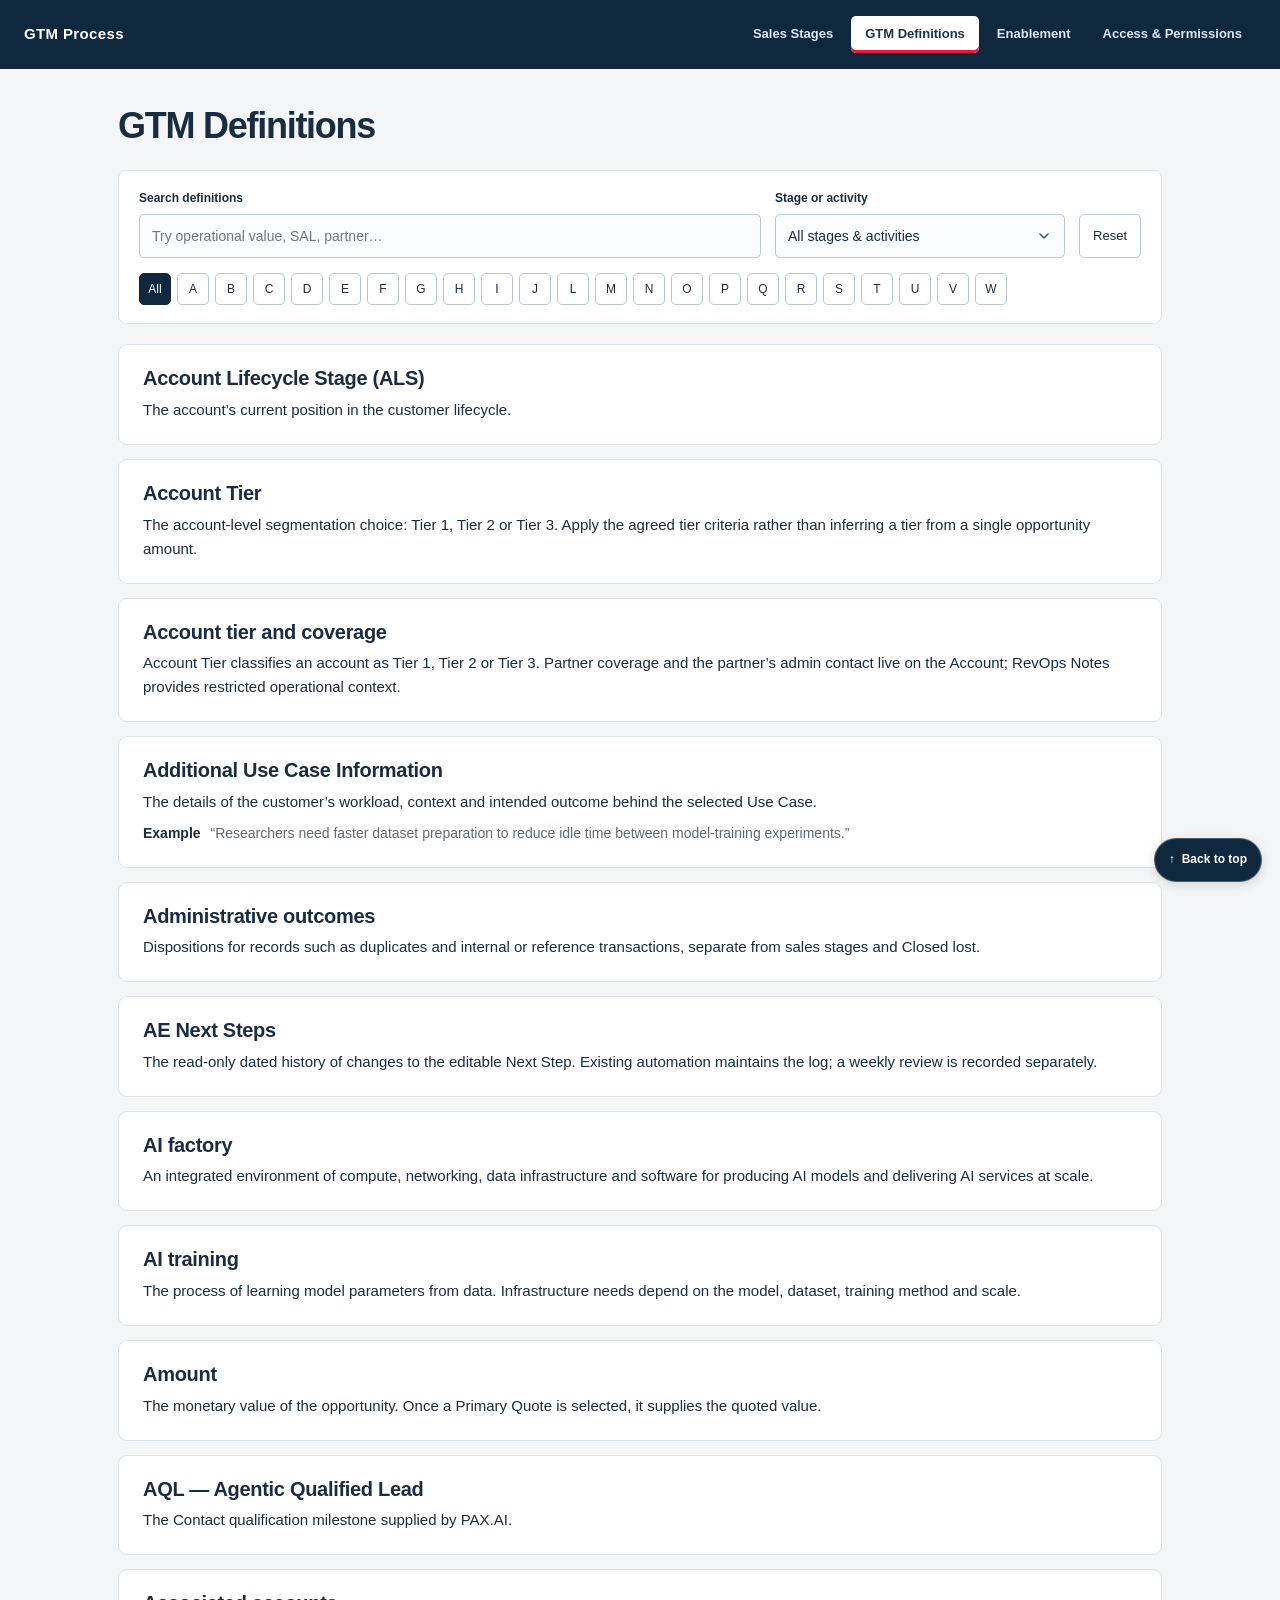
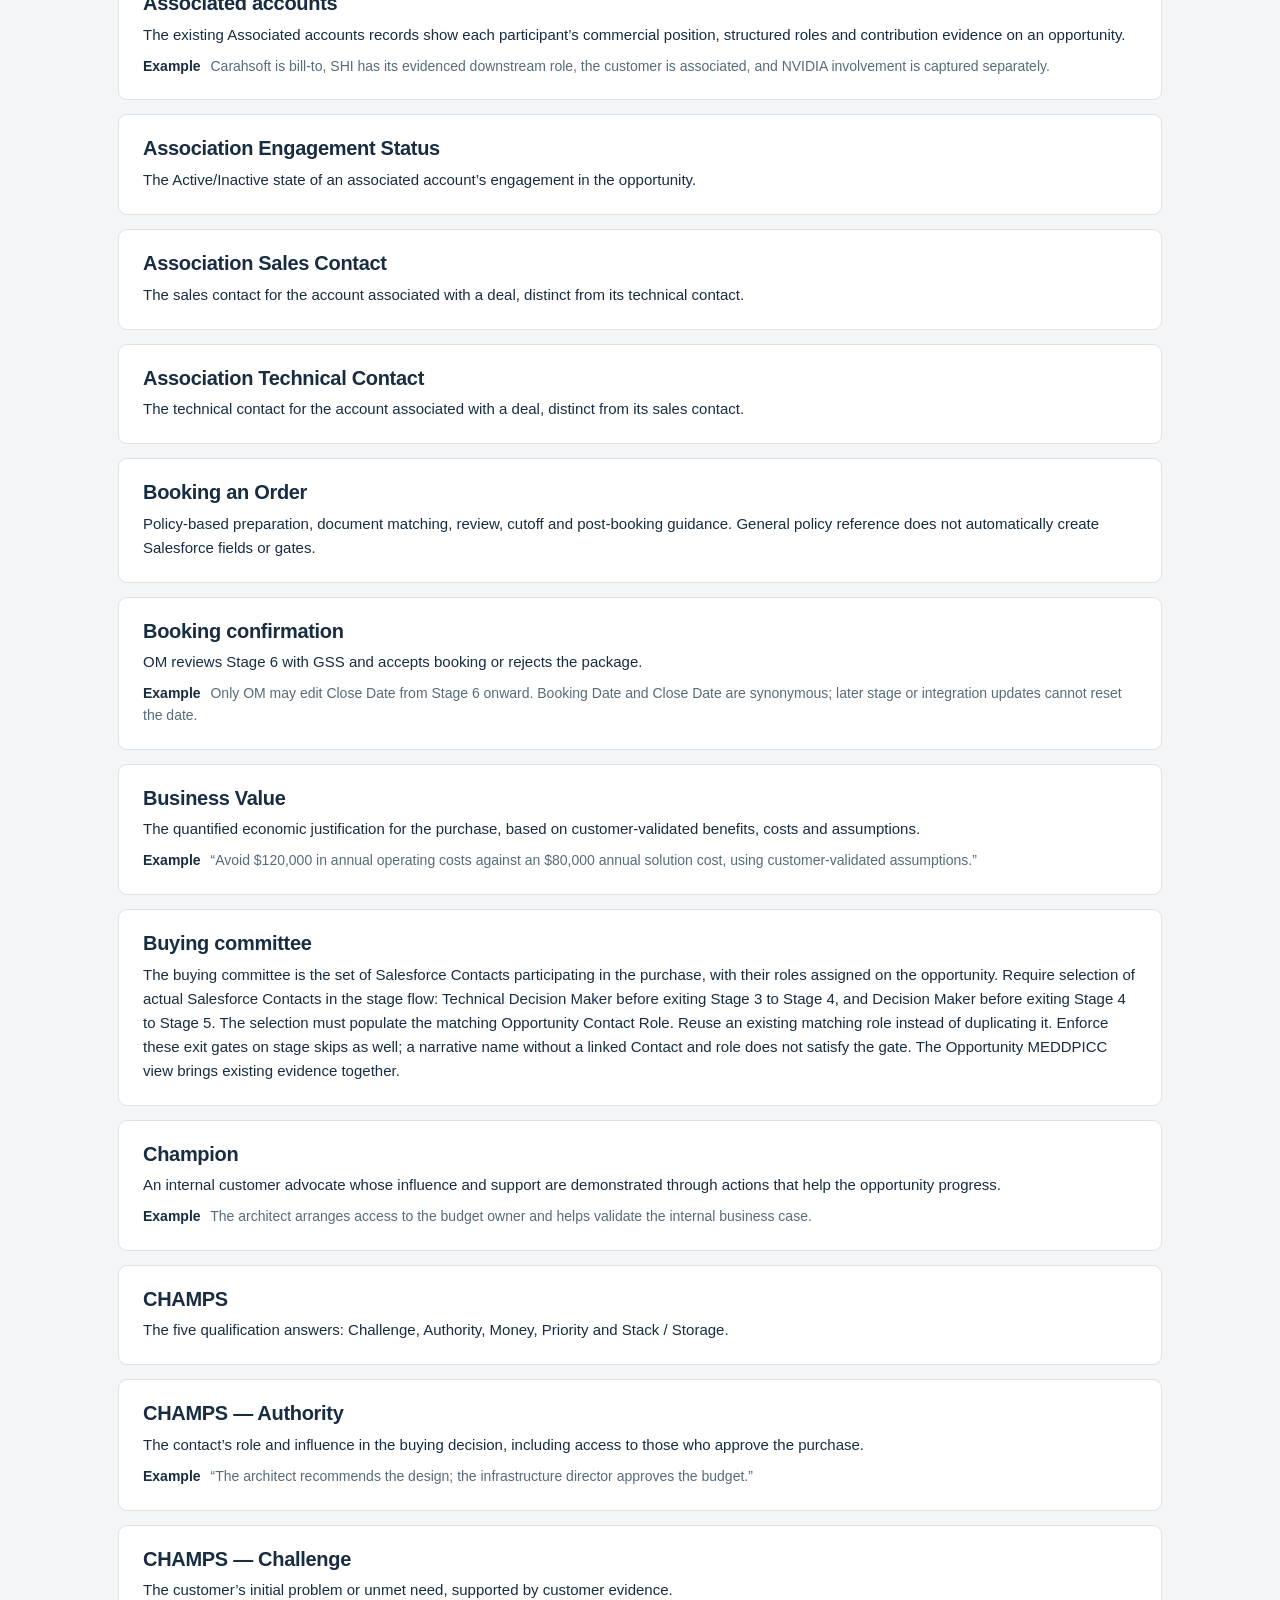
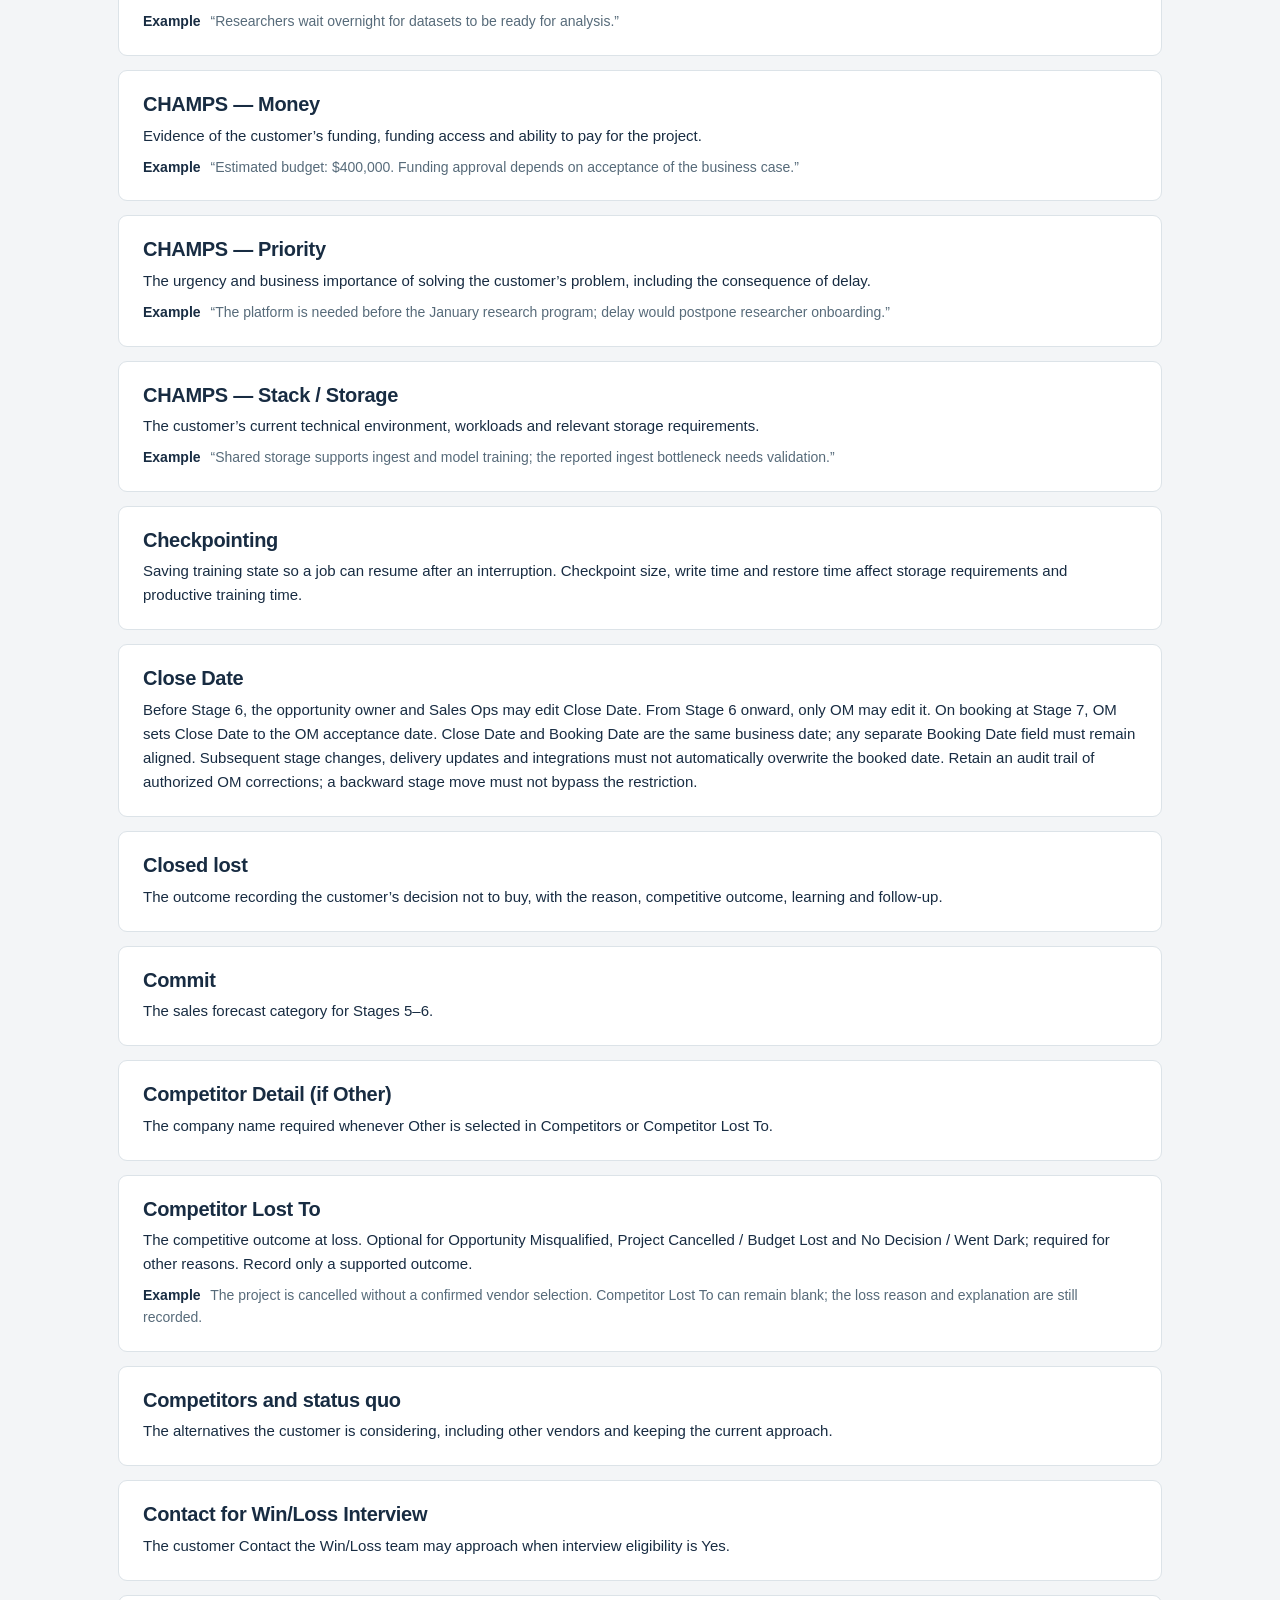
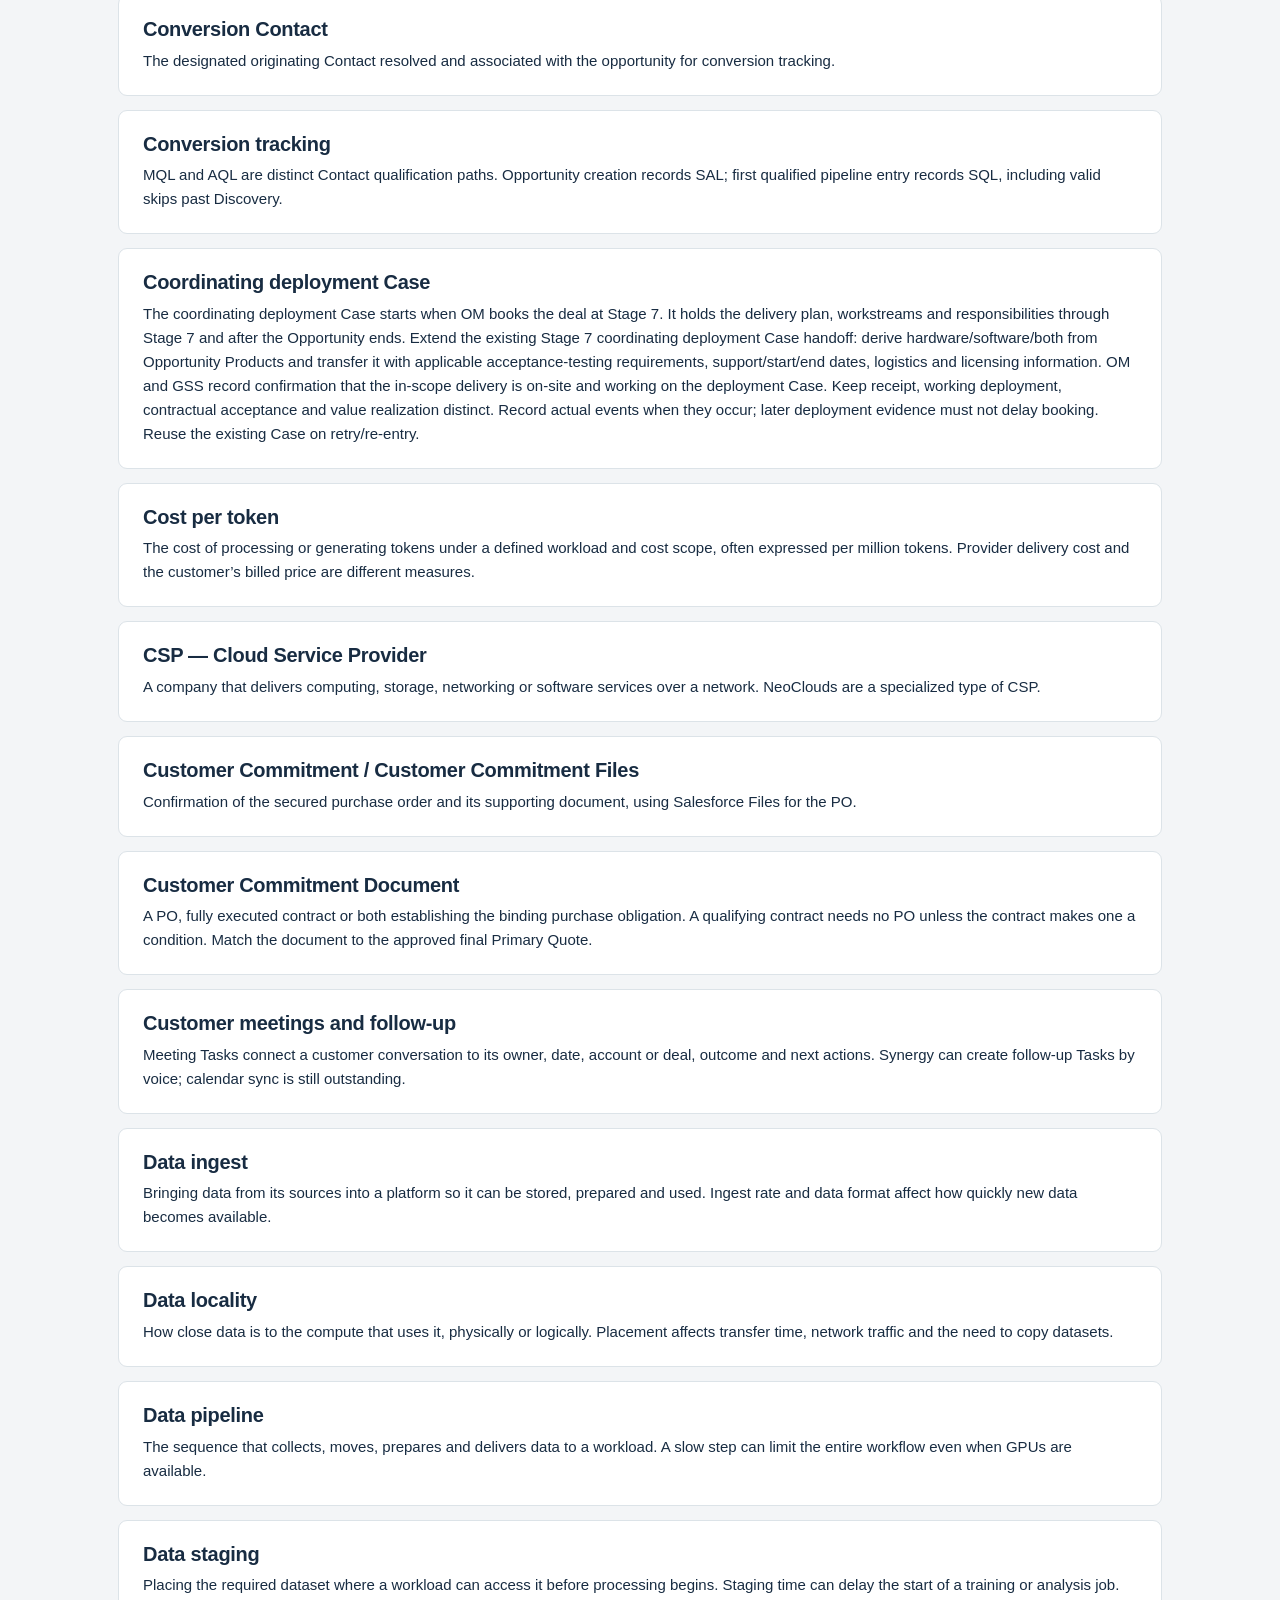
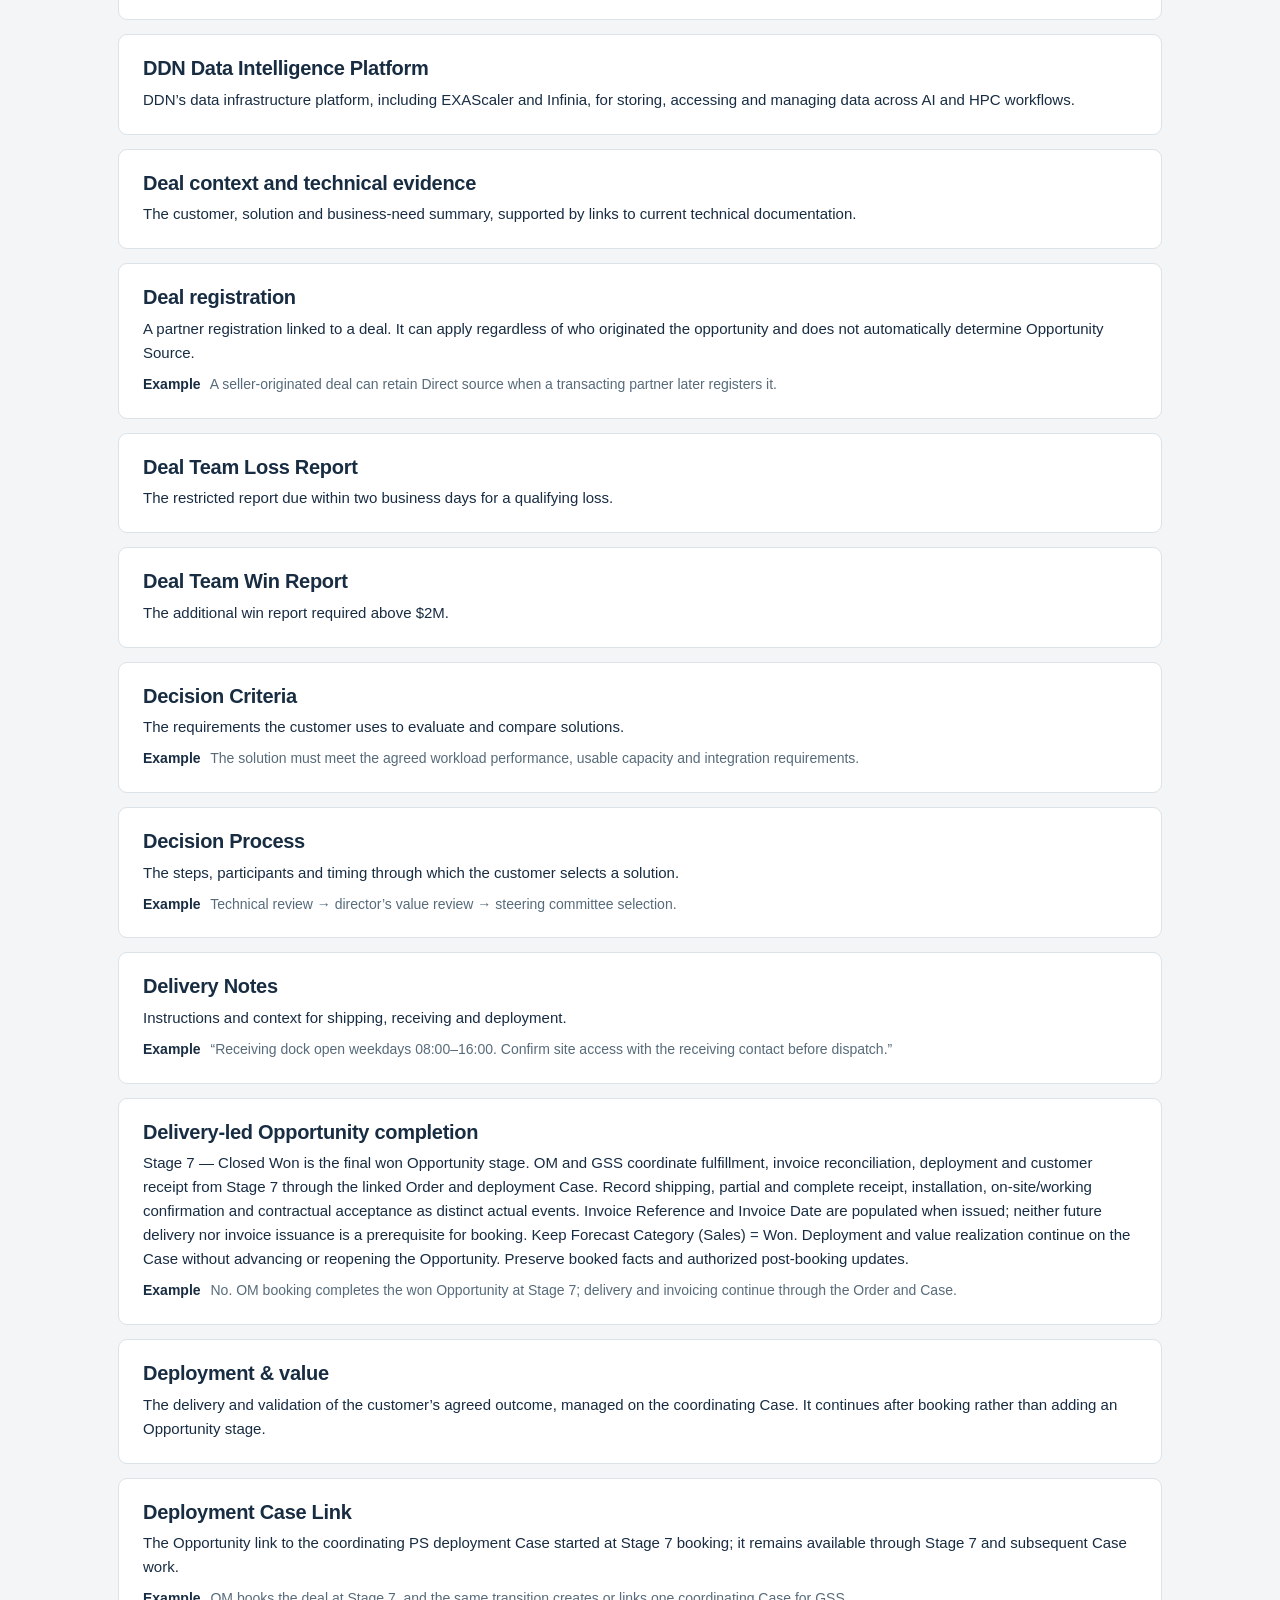
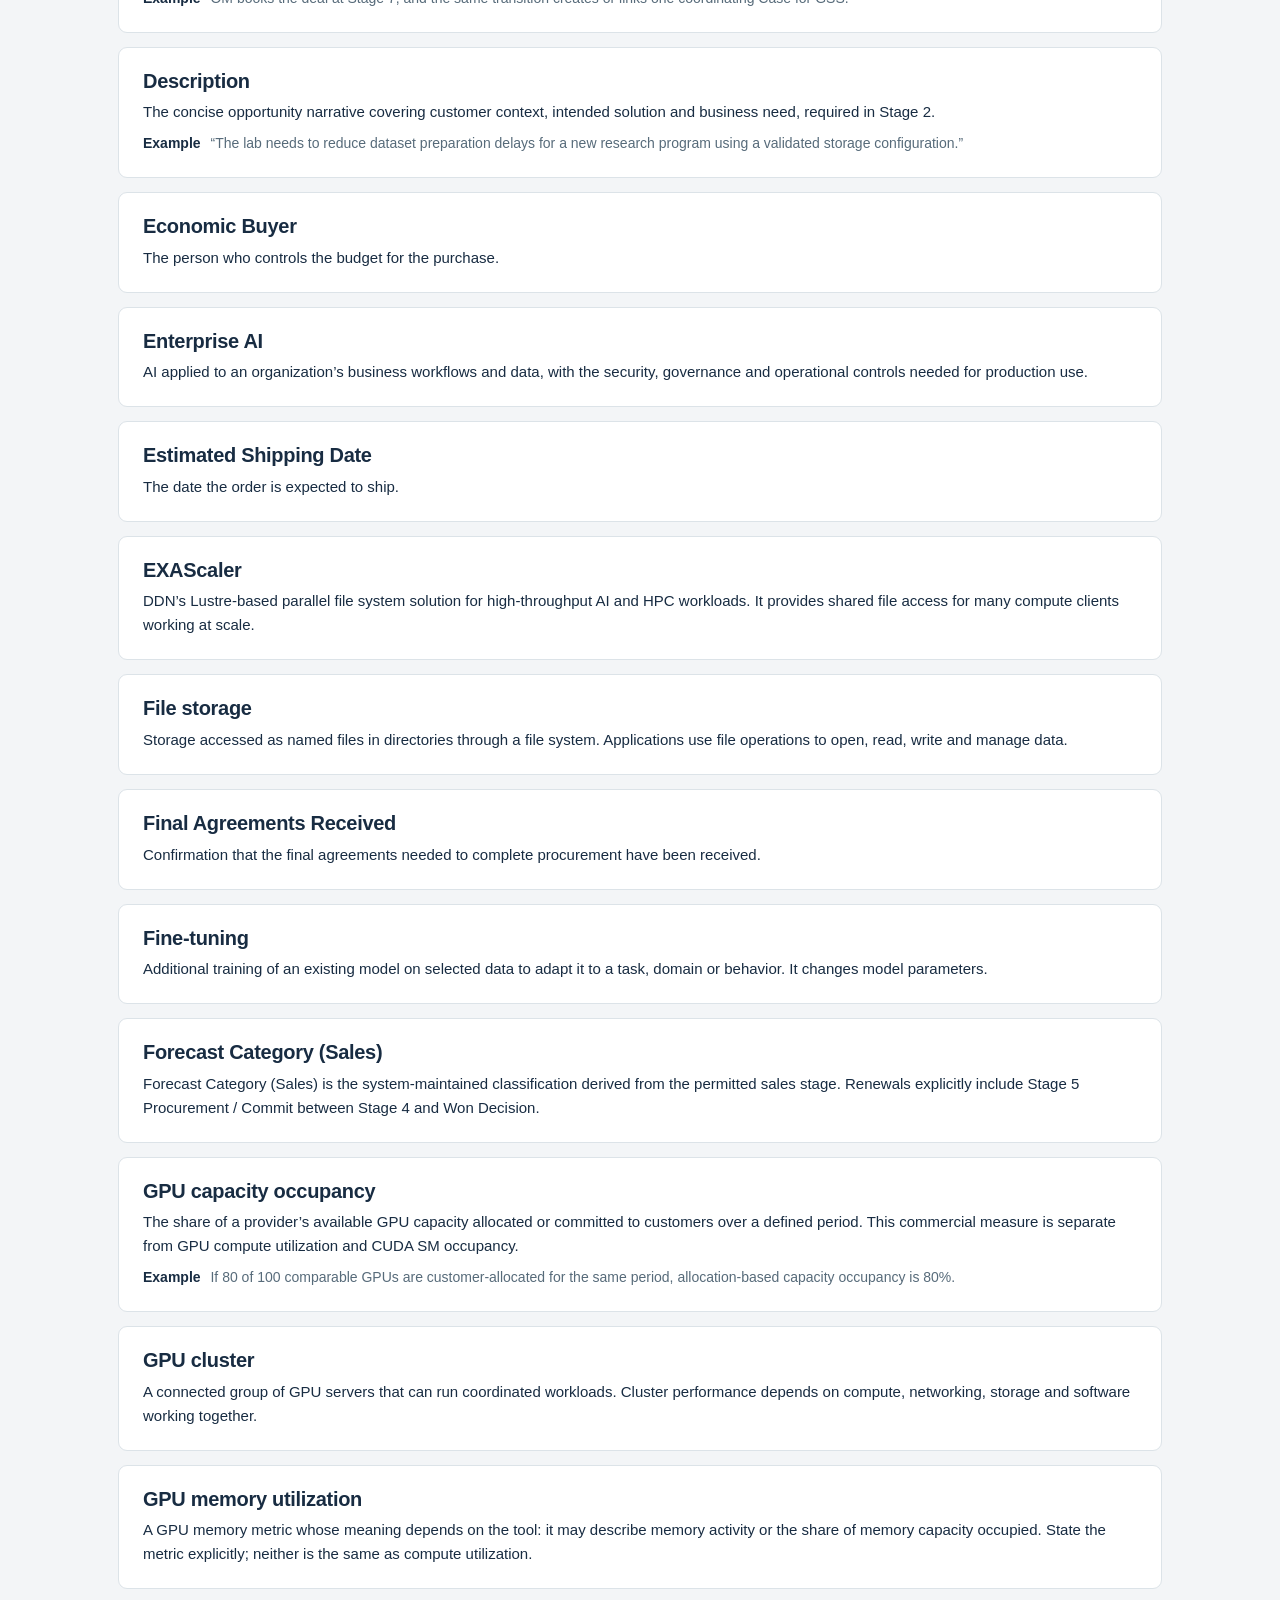
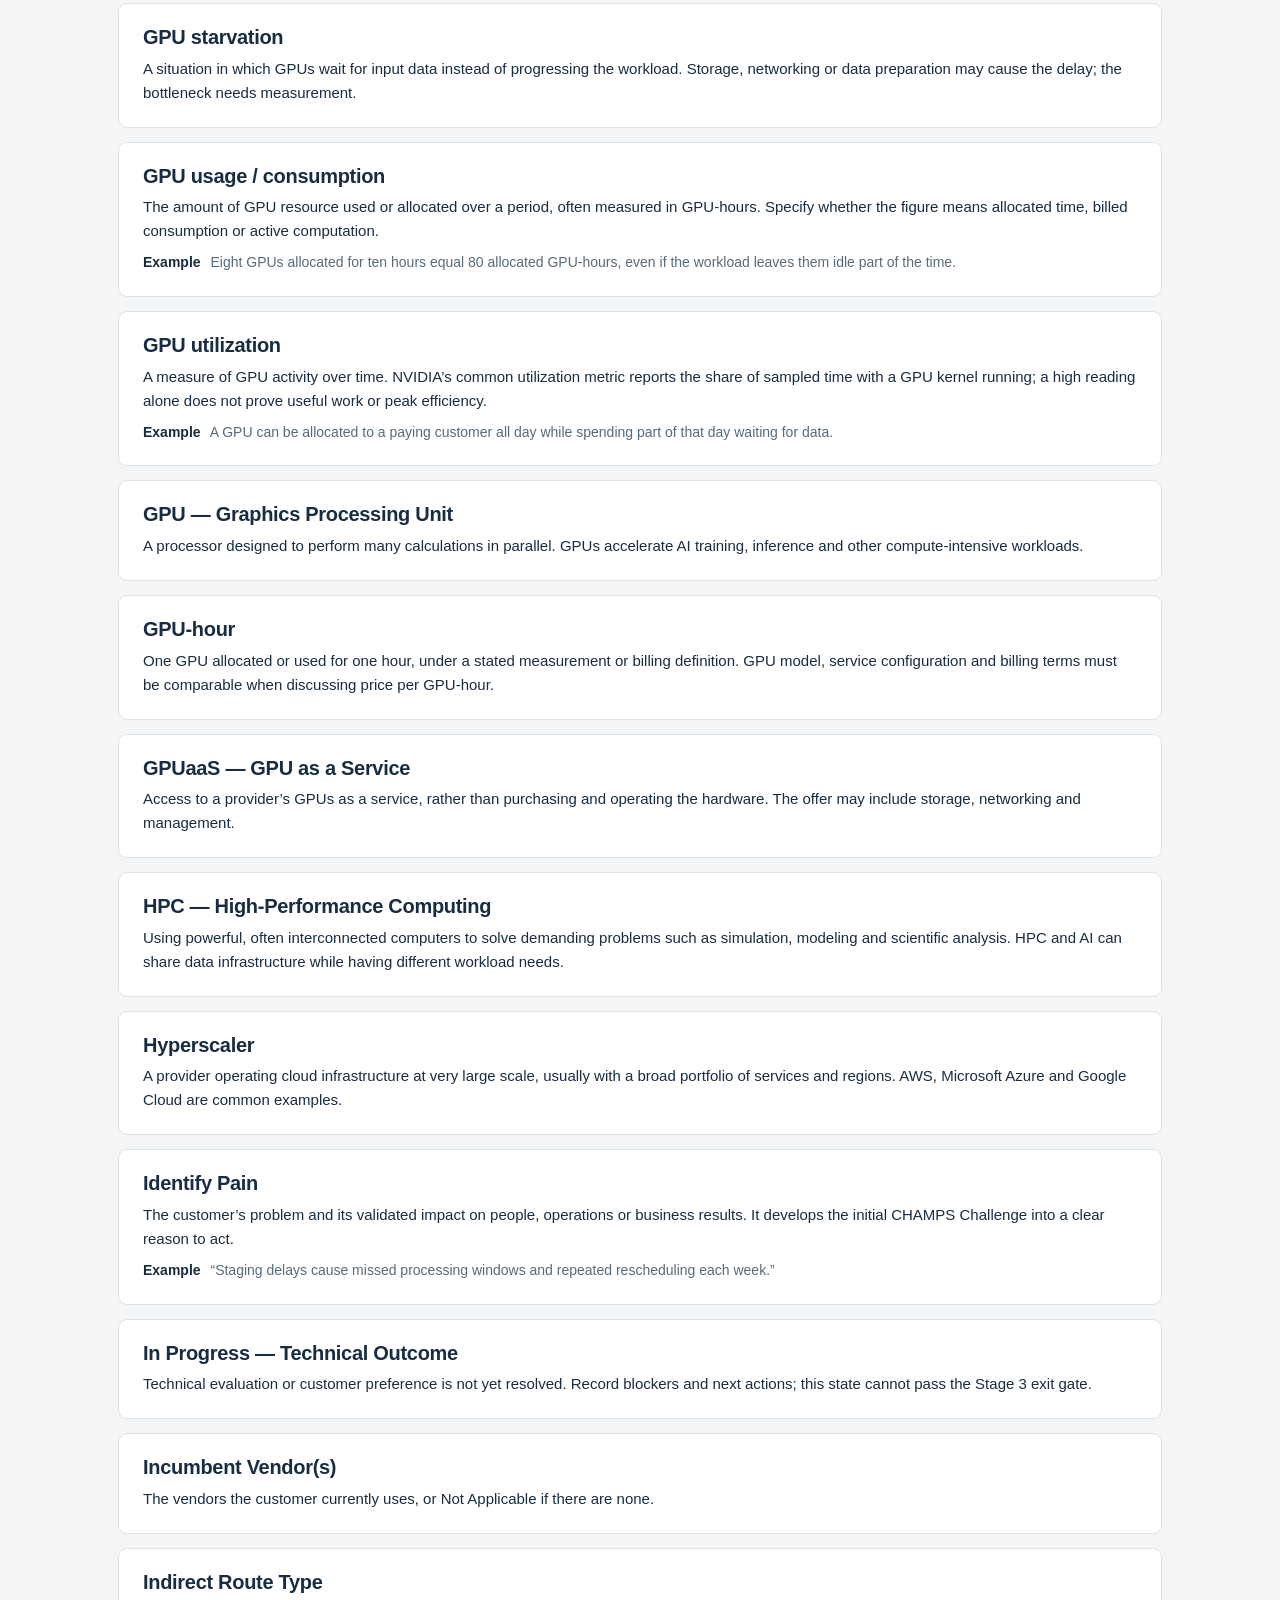
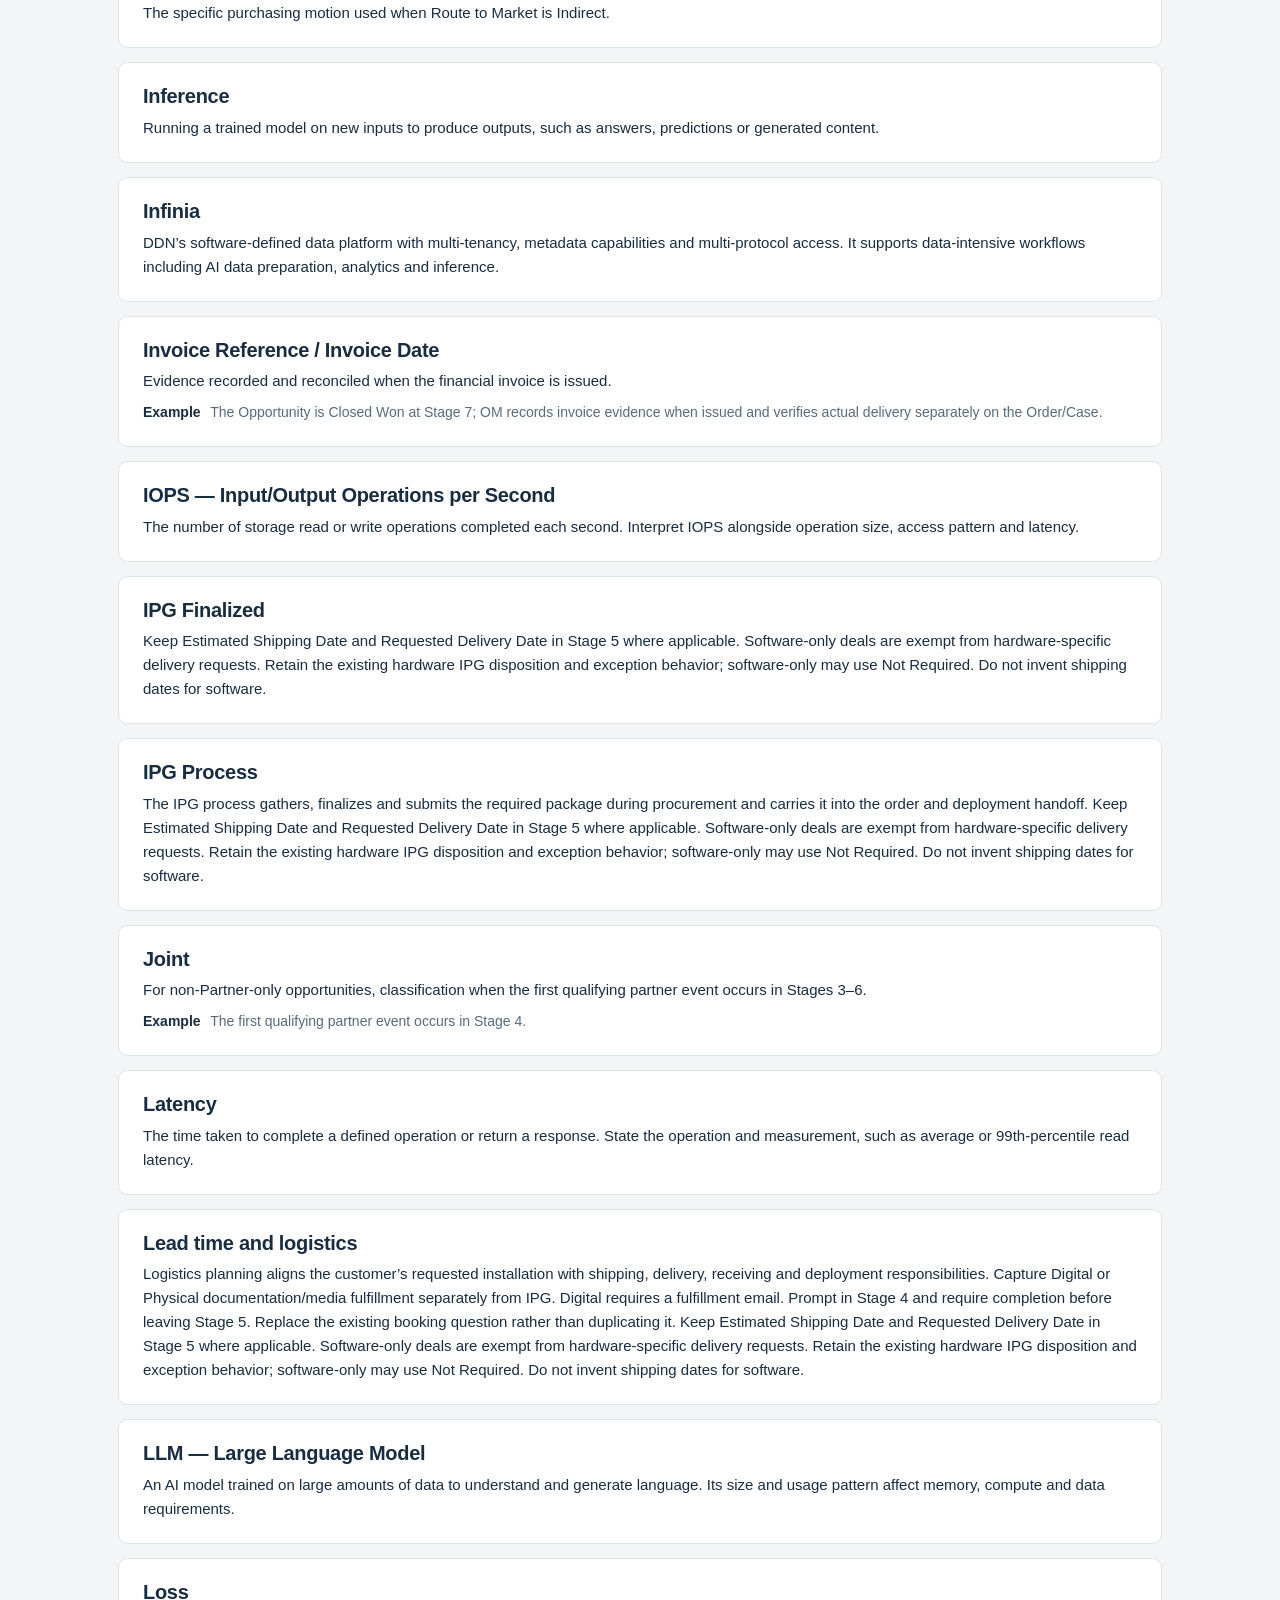
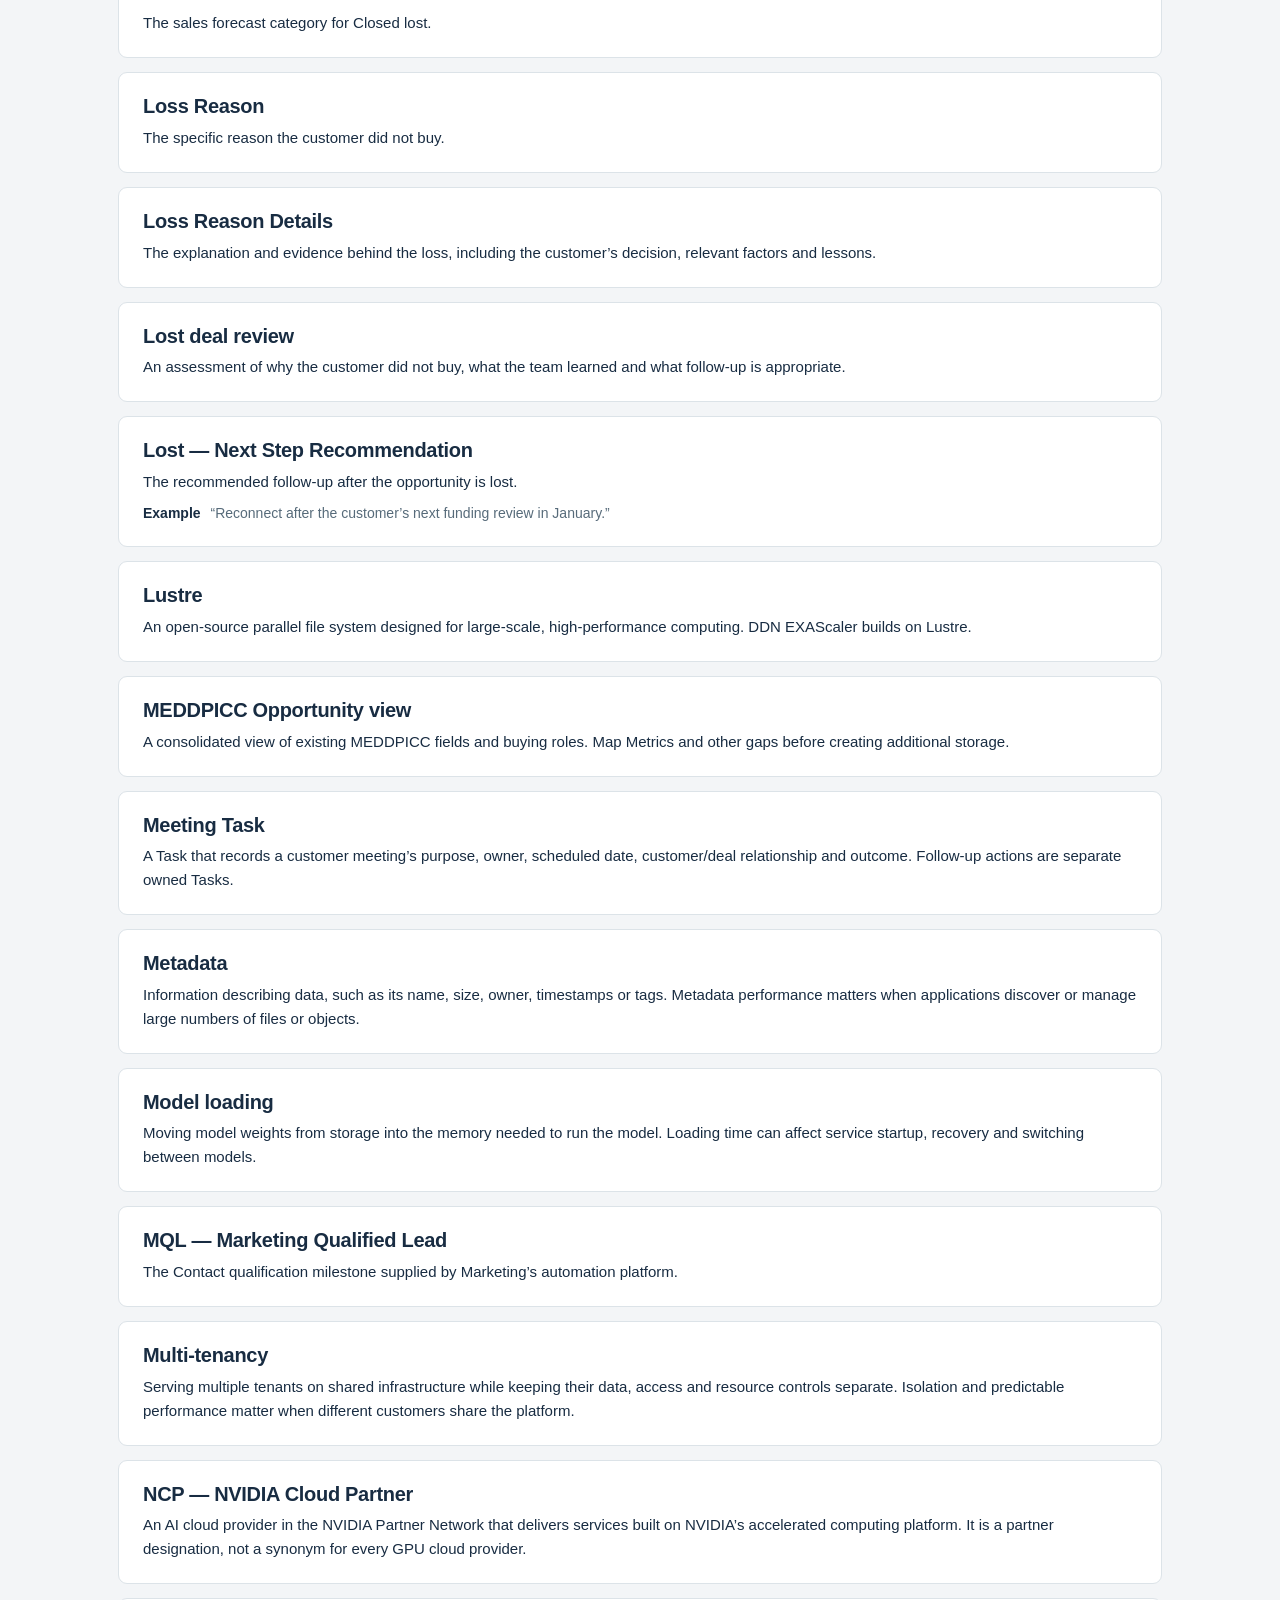
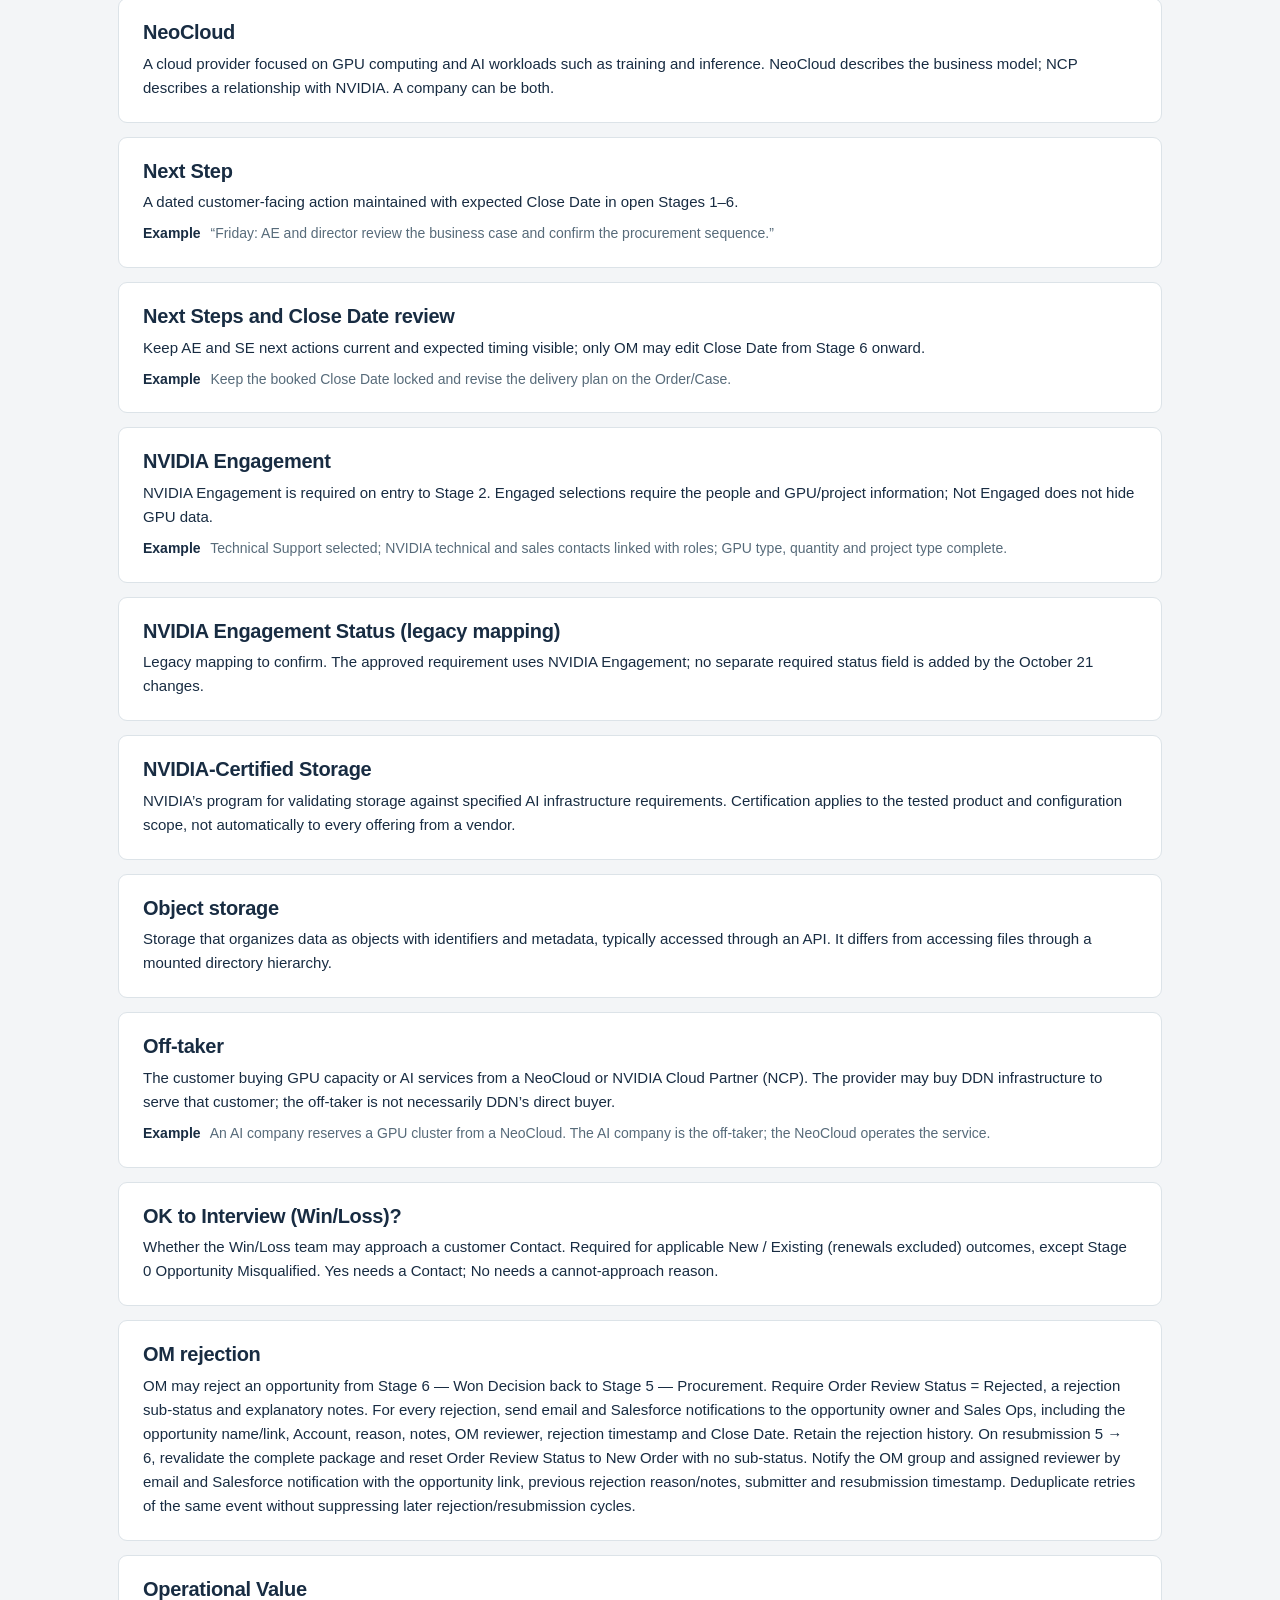
==== commit 1260cd1a: "Consolidate October 21 OM requirements and close won lifecycle" ====
--- a/definitions.html
+++ b/definitions.html
@@ -1 +1 @@
-<!doctype html><html lang="en"><head><meta charset="utf-8"><meta name="viewport" content="width=device-width,initial-scale=1"><meta name="description" content="Go-to-market definitions for sales stages, AI infrastructure and DDN terminology."><title>GTM Definitions · GTM Process</title><link rel="stylesheet" href="assets/navigation.css"><link rel="stylesheet" href="assets/learning.css"><script src="assets/learning.js" defer></script></head><body id="top" data-page="definitions"><a class="skip" href="#main">Skip to content</a><header class="topbar"><span class="brand">GTM Process</span><nav class="gtm-nav" aria-label="GTM pages"><a href="index.html">Sales Stages</a><a href="definitions.html" aria-current="page">GTM Definitions</a><a href="enablement.html">Enablement</a><a href="permissions.html">Access & Permissions</a></nav></header><div class="definitions-shell"><main id="main"><h1>GTM Definitions</h1><section id="library" aria-label="Definitions"><div class="filters js-only" id="find"><div class="filter-grid"><div class="search-field"><label for="search">Search definitions</label><input type="search" id="search" placeholder="Try operational value, SAL, partner…" autocomplete="off" aria-controls="items"></div><div><label for="stage-filter">Stage or activity</label><select id="stage-filter"><option value="all">All stages &amp; activities</option><option value="creation">Opportunity creation</option><option value="s0">Stage 0 · Validate</option><option value="s1">Stage 1 · Discovery</option><option value="s2">Stage 2 · Solution design</option><option value="s3">Stage 3 · Buyer alignment</option><option value="s4">Stage 4 · Proposal / negotiate</option><option value="s5">Stage 5 · Procurement</option><option value="s6">Stage 6 · Won decision</option><option value="s7">Stage 7 · Closed won</option><option value="s8">Stage 8 · Invoice</option><option value="lost">Closed lost</option><option value="post">Deployment &amp; value</option><option value="ongoing">Ongoing activities</option></select></div><button type="button" id="reset">Reset</button></div><div class="alphabet" role="group" aria-label="Filter by first letter"><button type="button" data-letter="all" aria-pressed="true">All</button><button type="button" data-letter="A" aria-pressed="false">A</button><button type="button" data-letter="B" aria-pressed="false">B</button><button type="button" data-letter="C" aria-pressed="false">C</button><button type="button" data-letter="D" aria-pressed="false">D</button><button type="button" data-letter="E" aria-pressed="false">E</button><button type="button" data-letter="F" aria-pressed="false">F</button><button type="button" data-letter="G" aria-pressed="false">G</button><button type="button" data-letter="H" aria-pressed="false">H</button><button type="button" data-letter="I" aria-pressed="false">I</button><button type="button" data-letter="J" aria-pressed="false">J</button><button type="button" data-letter="L" aria-pressed="false">L</button><button type="button" data-letter="M" aria-pressed="false">M</button><button type="button" data-letter="N" aria-pressed="false">N</button><button type="button" data-letter="O" aria-pressed="false">O</button><button type="button" data-letter="P" aria-pressed="false">P</button><button type="button" data-letter="Q" aria-pressed="false">Q</button><button type="button" data-letter="R" aria-pressed="false">R</button><button type="button" data-letter="S" aria-pressed="false">S</button><button type="button" data-letter="T" aria-pressed="false">T</button><button type="button" data-letter="U" aria-pressed="false">U</button><button type="button" data-letter="V" aria-pressed="false">V</button><button type="button" data-letter="W" aria-pressed="false">W</button></div><p id="result-count" class="sr-only" role="status" aria-live="polite"></p></div><div id="empty" class="empty" hidden><h2>No matching definitions</h2><button type="button" data-reset>Reset filters</button></div><div id="items"><article class="term item" id="term-account-lifecycle-stage-als" data-stages="creation s0 s1 s2 s3 s4 s5 s6 s7 s8 ongoing" data-search="" data-letter="A" aria-labelledby="term-account-lifecycle-stage-als-title"><h2 id="term-account-lifecycle-stage-als-title">Account Lifecycle Stage (ALS)</h2><p class="meaning">The account’s current position in the customer lifecycle.</p></article><article class="term item" id="term-account-tier" data-stages="creation s0 s1 ongoing" data-search="" data-letter="A" aria-labelledby="term-account-tier-title"><h2 id="term-account-tier-title">Account Tier</h2><p class="meaning">The account-level segmentation choice: Tier 1, Tier 2 or Tier 3. Apply the agreed tier criteria rather than inferring a tier from a single opportunity amount.</p></article><article class="term item" id="account-context" data-stages="creation s0 s1 ongoing" data-search="" data-letter="A" aria-labelledby="account-context-title"><h2 id="account-context-title">Account tier and coverage</h2><p class="meaning">Account Tier classifies an account as Tier 1, Tier 2 or Tier 3. Partner coverage and the partner’s admin contact live on the Account; RevOps Notes provides restricted operational context.</p></article><article class="term item" id="term-additional-use-case-information" data-stages="s1" data-search="" data-letter="A" aria-labelledby="term-additional-use-case-information-title"><h2 id="term-additional-use-case-information-title">Additional Use Case Information</h2><p class="meaning">The details of the customer’s workload, context and intended outcome behind the selected Use Case.</p><p class="definition-example"><span>Example</span> “Researchers need faster dataset preparation to reduce idle time between model-training experiments.”</p></article><article class="term item" id="term-administrative-outcomes" data-stages="creation s0 s1 s2 s3 s4 s5 s6 s7 s8 lost ongoing" data-search="" data-letter="A" aria-labelledby="term-administrative-outcomes-title"><h2 id="term-administrative-outcomes-title">Administrative outcomes</h2><p class="meaning">Dispositions for records such as duplicates and internal or reference transactions, separate from sales stages and Closed lost.</p></article><article class="term item" id="term-ae-next-steps" data-stages="s1 s2 s3 s4 s5 s6 ongoing" data-search="" data-letter="A" aria-labelledby="term-ae-next-steps-title"><h2 id="term-ae-next-steps-title">AE Next Steps</h2><p class="meaning">The read-only dated history of changes to the editable Next Step. Existing automation maintains the log; a weekly review is recorded separately.</p></article><article class="term item" id="industry-ai-factory" data-stages="s1" data-search="AI factories" data-letter="A" aria-labelledby="industry-ai-factory-title"><h2 id="industry-ai-factory-title">AI factory</h2><p class="meaning">An integrated environment of compute, networking, data infrastructure and software for producing AI models and delivering AI services at scale.</p></article><article class="term item" id="industry-ai-training" data-stages="s1" data-search="model training pretraining pre-training" data-letter="A" aria-labelledby="industry-ai-training-title"><h2 id="industry-ai-training-title">AI training</h2><p class="meaning">The process of learning model parameters from data. Infrastructure needs depend on the model, dataset, training method and scale.</p></article><article class="term item" id="term-amount" data-stages="s0 s1 s2 s3 s4 s5 ongoing" data-search="" data-letter="A" aria-labelledby="term-amount-title"><h2 id="term-amount-title">Amount</h2><p class="meaning">The monetary value of the opportunity. Once a Primary Quote is selected, it supplies the quoted value.</p></article><article class="term item" id="term-aql-agentic-qualified-lead" data-stages="creation s0 s1 s2 s3 s4 s5 s6 s7 s8 ongoing" data-search="" data-letter="A" aria-labelledby="term-aql-agentic-qualified-lead-title"><h2 id="term-aql-agentic-qualified-lead-title">AQL — Agentic Qualified Lead</h2><p class="meaning">The Contact qualification milestone supplied by PAX.AI.</p></article><article class="term item" id="partner-accounts" data-stages="s0 s1 s2 s3 s4 s5 s6 s7 ongoing" data-search="" data-letter="A" aria-labelledby="partner-accounts-title"><h2 id="partner-accounts-title">Associated accounts</h2><p class="meaning">The existing Associated accounts records show each participant’s commercial position, structured roles and contribution evidence on an opportunity.</p><p class="definition-example"><span>Example</span> Carahsoft is bill-to, SHI has its evidenced downstream role, the customer is associated, and NVIDIA involvement is captured separately.</p></article><article class="term item" id="term-association-engagement-status" data-stages="s0 s1 s2 s3 s4 s5 s6 s7 ongoing" data-search="" data-letter="A" aria-labelledby="term-association-engagement-status-title"><h2 id="term-association-engagement-status-title">Association Engagement Status</h2><p class="meaning">The Active/Inactive state of an associated account’s engagement in the opportunity.</p></article><article class="term item" id="term-association-sales-contact" data-stages="s0 s1 s2 s3 s4 s5 s6 s7 ongoing" data-search="" data-letter="A" aria-labelledby="term-association-sales-contact-title"><h2 id="term-association-sales-contact-title">Association Sales Contact</h2><p class="meaning">The sales contact for the account associated with a deal, distinct from its technical contact.</p></article><article class="term item" id="term-association-technical-contact" data-stages="s0 s1 s2 s3 s4 s5 s6 s7 ongoing" data-search="" data-letter="A" aria-labelledby="term-association-technical-contact-title"><h2 id="term-association-technical-contact-title">Association Technical Contact</h2><p class="meaning">The technical contact for the account associated with a deal, distinct from its sales contact.</p></article><article class="term item" id="term-booking-an-order" data-stages="s6 s7" data-search="" data-letter="B" aria-labelledby="term-booking-an-order-title"><h2 id="term-booking-an-order-title">Booking an Order</h2><p class="meaning">Policy-based preparation, document matching, review, cutoff and post-booking guidance. General policy reference does not automatically create Salesforce fields or gates.</p></article><article class="term item" id="booking" data-stages="s6 s7" data-search="" data-letter="B" aria-labelledby="booking-title"><h2 id="booking-title">Booking confirmation</h2><p class="meaning">OM independently reviews the complete commitment package, accepts booking or returns a rejected submission from Stage 6 to Stage 5.</p><p class="definition-example"><span>Example</span> OM rejects to Stage 5, explains the quantity mismatch, notifies the Opportunity team and RevOps, then reviews the corrected complete resubmission.</p></article><article class="term item" id="business-value" data-stages="s4 s6" data-search="" data-letter="B" aria-labelledby="business-value-title"><h2 id="business-value-title">Business Value</h2><p class="meaning">The quantified economic justification for the purchase, based on customer-validated benefits, costs and assumptions.</p><p class="definition-example"><span>Example</span> “Avoid $120,000 in annual operating costs against an $80,000 annual solution cost, using customer-validated assumptions.”</p></article><article class="term item" id="buying-committee" data-stages="s1 s2 s3 s4 s5 ongoing" data-search="" data-letter="B" aria-labelledby="buying-committee-title"><h2 id="buying-committee-title">Buying committee</h2><p class="meaning">The buying committee is the set of Salesforce Contacts participating in the purchase, with their roles assigned on the opportunity. Require selection of actual Salesforce Contacts in the stage flow: Technical Decision Maker before exiting Stage 3 to Stage 4, and Decision Maker before exiting Stage 4 to Stage 5. The selection must populate the matching Opportunity Contact Role. Reuse an existing matching role instead of duplicating it. Enforce these exit gates on stage skips as well; a narrative name without a linked Contact and role does not satisfy the gate. The Opportunity MEDDPICC view brings existing evidence together.</p></article><article class="term item" id="champion" data-stages="s2" data-search="" data-letter="C" aria-labelledby="champion-title"><h2 id="champion-title">Champion</h2><p class="meaning">An internal customer advocate whose influence and support are demonstrated through actions that help the opportunity progress.</p><p class="definition-example"><span>Example</span> The architect arranges access to the budget owner and helps validate the internal business case.</p></article><article class="term item" id="term-champs" data-stages="s0 s1" data-search="" data-letter="C" aria-labelledby="term-champs-title"><h2 id="term-champs-title">CHAMPS</h2><p class="meaning">The five qualification answers: Challenge, Authority, Money, Priority and Stack / Storage.</p></article><article class="term item" id="authority" data-stages="s0 s1" data-search="" data-letter="C" aria-labelledby="authority-title"><h2 id="authority-title">CHAMPS — Authority</h2><p class="meaning">The contact’s role and influence in the buying decision, including access to those who approve the purchase.</p><p class="definition-example"><span>Example</span> “The architect recommends the design; the infrastructure director approves the budget.”</p></article><article class="term item" id="challenge" data-stages="s0 s1" data-search="" data-letter="C" aria-labelledby="challenge-title"><h2 id="challenge-title">CHAMPS — Challenge</h2><p class="meaning">The customer’s initial problem or unmet need, supported by customer evidence.</p><p class="definition-example"><span>Example</span> “Researchers wait overnight for datasets to be ready for analysis.”</p></article><article class="term item" id="money" data-stages="s0 s1" data-search="" data-letter="C" aria-labelledby="money-title"><h2 id="money-title">CHAMPS — Money</h2><p class="meaning">Evidence of the customer’s funding, funding access and ability to pay for the project.</p><p class="definition-example"><span>Example</span> “Estimated budget: $400,000. Funding approval depends on acceptance of the business case.”</p></article><article class="term item" id="priority" data-stages="s0 s1" data-search="" data-letter="C" aria-labelledby="priority-title"><h2 id="priority-title">CHAMPS — Priority</h2><p class="meaning">The urgency and business importance of solving the customer’s problem, including the consequence of delay.</p><p class="definition-example"><span>Example</span> “The platform is needed before the January research program; delay would postpone researcher onboarding.”</p></article><article class="term item" id="stack" data-stages="s0 s1" data-search="" data-letter="C" aria-labelledby="stack-title"><h2 id="stack-title">CHAMPS — Stack / Storage</h2><p class="meaning">The customer’s current technical environment, workloads and relevant storage requirements.</p><p class="definition-example"><span>Example</span> “Shared storage supports ingest and model training; the reported ingest bottleneck needs validation.”</p></article><article class="term item" id="industry-checkpointing" data-stages="s2 s3" data-search="checkpoint checkpoints" data-letter="C" aria-labelledby="industry-checkpointing-title"><h2 id="industry-checkpointing-title">Checkpointing</h2><p class="meaning">Saving training state so a job can resume after an interruption. Checkpoint size, write time and restore time affect storage requirements and productive training time.</p></article><article class="term item" id="term-close-date" data-stages="s1 s2 s3 s4 s5 s6 ongoing" data-search="" data-letter="C" aria-labelledby="term-close-date-title"><h2 id="term-close-date-title">Close Date</h2><p class="meaning">The expected close date while open, confirmed as the decision date at closure and locked at Closed won.</p></article><article class="term item" id="stage-lost" data-stages="lost" data-search="" data-letter="C" aria-labelledby="stage-lost-title"><h2 id="stage-lost-title">Closed lost</h2><p class="meaning">The outcome recording the customer’s decision not to buy, with the reason, competitive outcome, learning and follow-up.</p></article><article class="term item" id="term-commit" data-stages="creation s0 s1 s2 s3 s4 s5 s6 s7 s8 lost ongoing" data-search="" data-letter="C" aria-labelledby="term-commit-title"><h2 id="term-commit-title">Commit</h2><p class="meaning">The sales forecast category for Stages 5–6.</p></article><article class="term item" id="term-competitor-detail-if-other" data-stages="s2 lost" data-search="" data-letter="C" aria-labelledby="term-competitor-detail-if-other-title"><h2 id="term-competitor-detail-if-other-title">Competitor Detail (if Other)</h2><p class="meaning">The company name required whenever Other is selected in Competitors or Competitor Lost To.</p></article><article class="term item" id="term-competitor-lost-to" data-stages="s2 lost" data-search="" data-letter="C" aria-labelledby="term-competitor-lost-to-title"><h2 id="term-competitor-lost-to-title">Competitor Lost To</h2><p class="meaning">The competitive outcome at loss. Optional for Opportunity Misqualified, Project Cancelled / Budget Lost and No Decision / Went Dark; required for other reasons. Record only a supported outcome.</p><p class="definition-example"><span>Example</span> The project is cancelled without a confirmed vendor selection. Competitor Lost To can remain blank; the loss reason and explanation are still recorded.</p></article><article class="term item" id="competition" data-stages="s2 lost" data-search="" data-letter="C" aria-labelledby="competition-title"><h2 id="competition-title">Competitors and status quo</h2><p class="meaning">The alternatives the customer is considering, including other vendors and keeping the current approach.</p></article><article class="term item" id="term-contact-for-win-loss-interview" data-stages="s6 lost ongoing" data-search="" data-letter="C" aria-labelledby="term-contact-for-win-loss-interview-title"><h2 id="term-contact-for-win-loss-interview-title">Contact for Win/Loss Interview</h2><p class="meaning">The customer Contact the Win/Loss team may approach when interview eligibility is Yes.</p></article><article class="term item" id="term-conversion-contact" data-stages="creation s0 s1 s2 s3 s4 s5 s6 s7 s8 ongoing" data-search="" data-letter="C" aria-labelledby="term-conversion-contact-title"><h2 id="term-conversion-contact-title">Conversion Contact</h2><p class="meaning">The designated originating Contact resolved and associated with the opportunity for conversion tracking.</p></article><article class="term item" id="conversion" data-stages="creation s0 s1 s2 s3 s4 s5 s6 s7 s8 ongoing" data-search="" data-letter="C" aria-labelledby="conversion-title"><h2 id="conversion-title">Conversion tracking</h2><p class="meaning">MQL and AQL are distinct Contact qualification paths. Opportunity creation records SAL; first qualified pipeline entry records SQL, including valid skips past Discovery.</p></article><article class="term item" id="deployment" data-stages="s7 s8 post ongoing" data-search="" data-letter="C" aria-labelledby="deployment-title"><h2 id="deployment-title">Coordinating deployment Case</h2><p class="meaning">The coordinating deployment Case starts when OM books the deal at Stage 7. It holds the delivery plan, workstreams and responsibilities through Stage 8 and after the Opportunity ends. Extend the existing Stage 7 coordinating deployment Case handoff: derive hardware/software/both from Opportunity Products and transfer it with applicable acceptance-testing requirements, support/start/end dates, logistics and licensing information. OM and GSS record confirmation that the in-scope delivery is on-site and working on the deployment Case. Keep receipt, working deployment, contractual acceptance and value realization distinct. Record actual events when they occur; later deployment evidence must not delay booking. Reuse the existing Case on retry/re-entry.</p></article><article class="term item" id="industry-cost-per-token" data-stages="s4 s6" data-search="cost per million tokens inference economics" data-letter="C" aria-labelledby="industry-cost-per-token-title"><h2 id="industry-cost-per-token-title">Cost per token</h2><p class="meaning">The cost of processing or generating tokens under a defined workload and cost scope, often expressed per million tokens. Provider delivery cost and the customer’s billed price are different measures.</p></article><article class="term item" id="industry-csp-cloud-service-provider" data-stages="s0 s1 s2 s3 s4 s5 s6 s7 ongoing" data-search="CSPs" data-letter="C" aria-labelledby="industry-csp-cloud-service-provider-title"><h2 id="industry-csp-cloud-service-provider-title">CSP — Cloud Service Provider</h2><p class="meaning">A company that delivers computing, storage, networking or software services over a network. NeoClouds are a specialized type of CSP.</p></article><article class="term item" id="term-customer-commitment-document" data-stages="s5" data-search="" data-letter="C" aria-labelledby="term-customer-commitment-document-title"><h2 id="term-customer-commitment-document-title">Customer Commitment Document</h2><p class="meaning">A PO, fully executed contract or both establishing the binding purchase obligation. A qualifying contract needs no PO unless the contract makes one a condition. Match the document to the approved final Primary Quote.</p></article><article class="term item" id="term-po-secured-po-attachment" data-stages="s5" data-search="" data-letter="C" aria-labelledby="term-po-secured-po-attachment-title"><h2 id="term-po-secured-po-attachment-title">Customer commitment files (PO / contract)</h2><p class="meaning">Before leaving Stage 5, require an approved final quote marked Primary and matching customer commitment documents attached as Opportunity Files by Sales. A qualifying fully executed contract can satisfy the commitment without a PO unless the contract makes a PO a condition of the purchase obligation. A PO, contract or both must establish the binding commitment and match the approved Primary Quote. Prompt for the applicable file upload when the commitment is secured; replace PO-only requiredness and error messages so a valid contract-only submission can pass. Identify the governing quote and its matching documents; retain historical PO information.</p></article><article class="term item" id="meetings" data-stages="s0 s1 s2 s3 s4 s5 s6 s7 s8 post ongoing" data-search="" data-letter="C" aria-labelledby="meetings-title"><h2 id="meetings-title">Customer meetings and follow-up</h2><p class="meaning">Meeting Tasks connect a customer conversation to its owner, date, account or deal, outcome and next actions. Synergy can create follow-up Tasks by voice; calendar sync is still outstanding.</p></article><article class="term item" id="industry-data-ingest" data-stages="s2 s3" data-search="ingestion data ingestion" data-letter="D" aria-labelledby="industry-data-ingest-title"><h2 id="industry-data-ingest-title">Data ingest</h2><p class="meaning">Bringing data from its sources into a platform so it can be stored, prepared and used. Ingest rate and data format affect how quickly new data becomes available.</p></article><article class="term item" id="industry-data-locality" data-stages="s2 s3" data-search="data placement" data-letter="D" aria-labelledby="industry-data-locality-title"><h2 id="industry-data-locality-title">Data locality</h2><p class="meaning">How close data is to the compute that uses it, physically or logically. Placement affects transfer time, network traffic and the need to copy datasets.</p></article><article class="term item" id="industry-data-pipeline" data-stages="s2 s3" data-search="AI pipeline data pipelines" data-letter="D" aria-labelledby="industry-data-pipeline-title"><h2 id="industry-data-pipeline-title">Data pipeline</h2><p class="meaning">The sequence that collects, moves, prepares and delivers data to a workload. A slow step can limit the entire workflow even when GPUs are available.</p></article><article class="term item" id="industry-data-staging" data-stages="s2 s3" data-search="dataset staging" data-letter="D" aria-labelledby="industry-data-staging-title"><h2 id="industry-data-staging-title">Data staging</h2><p class="meaning">Placing the required dataset where a workload can access it before processing begins. Staging time can delay the start of a training or analysis job.</p></article><article class="term item" id="industry-ddn-data-intelligence-platform" data-stages="s2 s3" data-search="DDN platform data intelligence" data-letter="D" aria-labelledby="industry-ddn-data-intelligence-platform-title"><h2 id="industry-ddn-data-intelligence-platform-title">DDN Data Intelligence Platform</h2><p class="meaning">DDN’s data infrastructure platform, including EXAScaler and Infinia, for storing, accessing and managing data across AI and HPC workflows.</p></article><article class="term item" id="deal-context" data-stages="s2 s3 ongoing" data-search="" data-letter="D" aria-labelledby="deal-context-title"><h2 id="deal-context-title">Deal context and technical evidence</h2><p class="meaning">The customer, solution and business-need summary, supported by links to current technical documentation.</p></article><article class="term item" id="term-deal-registration" data-stages="creation s0" data-search="" data-letter="D" aria-labelledby="term-deal-registration-title"><h2 id="term-deal-registration-title">Deal registration</h2><p class="meaning">A partner registration linked to a deal. It can apply regardless of who originated the opportunity and does not automatically determine Opportunity Source.</p><p class="definition-example"><span>Example</span> A seller-originated deal can retain Direct source when a transacting partner later registers it.</p></article><article class="term item" id="term-deal-team-loss-report" data-stages="lost" data-search="" data-letter="D" aria-labelledby="term-deal-team-loss-report-title"><h2 id="term-deal-team-loss-report-title">Deal Team Loss Report</h2><p class="meaning">The restricted report due within two business days for a qualifying loss.</p></article><article class="term item" id="term-deal-team-win-report" data-stages="s6 s7 ongoing" data-search="" data-letter="D" aria-labelledby="term-deal-team-win-report-title"><h2 id="term-deal-team-win-report-title">Deal Team Win Report</h2><p class="meaning">The additional win report required above $2M.</p></article><article class="term item" id="criteria" data-stages="s2" data-search="" data-letter="D" aria-labelledby="criteria-title"><h2 id="criteria-title">Decision Criteria</h2><p class="meaning">The requirements the customer uses to evaluate and compare solutions.</p><p class="definition-example"><span>Example</span> The solution must meet the agreed workload performance, usable capacity and integration requirements.</p></article><article class="term item" id="decision-process" data-stages="s3" data-search="" data-letter="D" aria-labelledby="decision-process-title"><h2 id="decision-process-title">Decision Process</h2><p class="meaning">The steps, participants and timing through which the customer selects a solution.</p><p class="definition-example"><span>Example</span> Technical review → director’s value review → steering committee selection.</p></article><article class="term item" id="term-delivery-notes" data-stages="s3 s4 s5 s6 s7 ongoing" data-search="" data-letter="D" aria-labelledby="term-delivery-notes-title"><h2 id="term-delivery-notes-title">Delivery Notes</h2><p class="meaning">Instructions and context for shipping, receiving and deployment.</p><p class="definition-example"><span>Example</span> “Receiving dock open weekdays 08:00–16:00. Confirm site access with the receiving contact before dispatch.”</p></article><article class="term item" id="invoice" data-stages="s7 s8" data-search="" data-letter="D" aria-labelledby="invoice-title"><h2 id="invoice-title">Delivery-led Opportunity completion</h2><p class="meaning">Completion of the Opportunity at Stage 8 when the full in-scope order is verified as delivered on site. Financial invoicing, deployment and value assessment are separate events.</p></article><article class="term item" id="stage-post" data-stages="post" data-search="" data-letter="D" aria-labelledby="stage-post-title"><h2 id="stage-post-title">Deployment &amp; value</h2><p class="meaning">The delivery and validation of the customer’s agreed outcome, managed on the coordinating Case. It continues after Stage 8 rather than adding an Opportunity stage.</p></article><article class="term item" id="term-deployment-case-link" data-stages="s7 s8 post ongoing" data-search="" data-letter="D" aria-labelledby="term-deployment-case-link-title"><h2 id="term-deployment-case-link-title">Deployment Case Link</h2><p class="meaning">The Opportunity link to the coordinating PS deployment Case started at Stage 7 booking; it remains available through Stage 8 and subsequent Case work.</p><p class="definition-example"><span>Example</span> OM books the deal at Stage 7, and the same transition creates or links one coordinating Case for GSS.</p></article><article class="term item" id="term-description" data-stages="s2 s3 ongoing" data-search="" data-letter="D" aria-labelledby="term-description-title"><h2 id="term-description-title">Description</h2><p class="meaning">The concise opportunity narrative covering customer context, intended solution and business need, required in Stage 2.</p><p class="definition-example"><span>Example</span> “The lab needs to reduce dataset preparation delays for a new research program using a validated storage configuration.”</p></article><article class="term item" id="economic-buyer" data-stages="s3" data-search="" data-letter="E" aria-labelledby="economic-buyer-title"><h2 id="economic-buyer-title">Economic Buyer</h2><p class="meaning">The person who controls the budget for the purchase.</p></article><article class="term item" id="industry-enterprise-ai" data-stages="s1" data-search="" data-letter="E" aria-labelledby="industry-enterprise-ai-title"><h2 id="industry-enterprise-ai-title">Enterprise AI</h2><p class="meaning">AI applied to an organization’s business workflows and data, with the security, governance and operational controls needed for production use.</p></article><article class="term item" id="term-estimated-shipping-date" data-stages="s3 s4 s5 s6 s7 ongoing" data-search="" data-letter="E" aria-labelledby="term-estimated-shipping-date-title"><h2 id="term-estimated-shipping-date-title">Estimated Shipping Date</h2><p class="meaning">The date the order is expected to ship.</p></article><article class="term item" id="industry-exascaler" data-stages="s2 s3" data-search="DDN EXAScaler EXA" data-letter="E" aria-labelledby="industry-exascaler-title"><h2 id="industry-exascaler-title">EXAScaler</h2><p class="meaning">DDN’s Lustre-based parallel file system solution for high-throughput AI and HPC workloads. It provides shared file access for many compute clients working at scale.</p></article><article class="term item" id="industry-file-storage" data-stages="s2 s3" data-search="file system filesystem" data-letter="F" aria-labelledby="industry-file-storage-title"><h2 id="industry-file-storage-title">File storage</h2><p class="meaning">Storage accessed as named files in directories through a file system. Applications use file operations to open, read, write and manage data.</p></article><article class="term item" id="term-final-agreements-received" data-stages="s5" data-search="" data-letter="F" aria-labelledby="term-final-agreements-received-title"><h2 id="term-final-agreements-received-title">Final Agreements Received</h2><p class="meaning">Confirmation that the final agreements needed to complete procurement have been received.</p></article><article class="term item" id="industry-fine-tuning" data-stages="s1" data-search="fine tuning finetuning" data-letter="F" aria-labelledby="industry-fine-tuning-title"><h2 id="industry-fine-tuning-title">Fine-tuning</h2><p class="meaning">Additional training of an existing model on selected data to adapt it to a task, domain or behavior. It changes model parameters.</p></article><article class="term item" id="forecast" data-stages="creation s0 s1 s2 s3 s4 s5 s6 s7 s8 lost ongoing" data-search="" data-letter="F" aria-labelledby="forecast-title"><h2 id="forecast-title">Forecast Category (Sales)</h2><p class="meaning">Forecast Category (Sales) is the system-maintained classification derived from the permitted sales stage. Renewals explicitly include Stage 5 Procurement / Commit between Stage 4 and Won Decision.</p></article><article class="term item" id="industry-gpu-capacity-occupancy" data-stages="s4 s6" data-search="commercial utilization commercial utilisation sold capacity" data-letter="G" aria-labelledby="industry-gpu-capacity-occupancy-title"><h2 id="industry-gpu-capacity-occupancy-title">GPU capacity occupancy</h2><p class="meaning">The share of a provider’s available GPU capacity allocated or committed to customers over a defined period. This commercial measure is separate from GPU compute utilization and CUDA SM occupancy.</p><p class="definition-example"><span>Example</span> If 80 of 100 comparable GPUs are customer-allocated for the same period, allocation-based capacity occupancy is 80%.</p></article><article class="term item" id="industry-gpu-cluster" data-stages="s0 s1" data-search="clusters" data-letter="G" aria-labelledby="industry-gpu-cluster-title"><h2 id="industry-gpu-cluster-title">GPU cluster</h2><p class="meaning">A connected group of GPU servers that can run coordinated workloads. Cluster performance depends on compute, networking, storage and software working together.</p></article><article class="term item" id="industry-gpu-memory-utilization" data-stages="s2 s3" data-search="VRAM memory usage" data-letter="G" aria-labelledby="industry-gpu-memory-utilization-title"><h2 id="industry-gpu-memory-utilization-title">GPU memory utilization</h2><p class="meaning">A GPU memory metric whose meaning depends on the tool: it may describe memory activity or the share of memory capacity occupied. State the metric explicitly; neither is the same as compute utilization.</p></article><article class="term item" id="industry-gpu-starvation" data-stages="s2" data-search="data starvation GPU idle idle GPUs" data-letter="G" aria-labelledby="industry-gpu-starvation-title"><h2 id="industry-gpu-starvation-title">GPU starvation</h2><p class="meaning">A situation in which GPUs wait for input data instead of progressing the workload. Storage, networking or data preparation may cause the delay; the bottleneck needs measurement.</p></article><article class="term item" id="industry-gpu-usage-consumption" data-stages="s3" data-search="GPU consumption GPU use" data-letter="G" aria-labelledby="industry-gpu-usage-consumption-title"><h2 id="industry-gpu-usage-consumption-title">GPU usage / consumption</h2><p class="meaning">The amount of GPU resource used or allocated over a period, often measured in GPU-hours. Specify whether the figure means allocated time, billed consumption or active computation.</p><p class="definition-example"><span>Example</span> Eight GPUs allocated for ten hours equal 80 allocated GPU-hours, even if the workload leaves them idle part of the time.</p></article><article class="term item" id="industry-gpu-utilization" data-stages="s3" data-search="GPU utilisation" data-letter="G" aria-labelledby="industry-gpu-utilization-title"><h2 id="industry-gpu-utilization-title">GPU utilization</h2><p class="meaning">A measure of GPU activity over time. NVIDIA’s common utilization metric reports the share of sampled time with a GPU kernel running; a high reading alone does not prove useful work or peak efficiency.</p><p class="definition-example"><span>Example</span> A GPU can be allocated to a paying customer all day while spending part of that day waiting for data.</p></article><article class="term item" id="industry-gpu-graphics-processing-unit" data-stages="s0 s1" data-search="GPUs accelerator" data-letter="G" aria-labelledby="industry-gpu-graphics-processing-unit-title"><h2 id="industry-gpu-graphics-processing-unit-title">GPU — Graphics Processing Unit</h2><p class="meaning">A processor designed to perform many calculations in parallel. GPUs accelerate AI training, inference and other compute-intensive workloads.</p></article><article class="term item" id="industry-gpu-hour" data-stages="s4 s6" data-search="GPU hours GPU-hours" data-letter="G" aria-labelledby="industry-gpu-hour-title"><h2 id="industry-gpu-hour-title">GPU-hour</h2><p class="meaning">One GPU allocated or used for one hour, under a stated measurement or billing definition. GPU model, service configuration and billing terms must be comparable when discussing price per GPU-hour.</p></article><article class="term item" id="industry-gpuaas-gpu-as-a-service" data-stages="s1" data-search="GPU-as-a-service GPU as a service" data-letter="G" aria-labelledby="industry-gpuaas-gpu-as-a-service-title"><h2 id="industry-gpuaas-gpu-as-a-service-title">GPUaaS — GPU as a Service</h2><p class="meaning">Access to a provider’s GPUs as a service, rather than purchasing and operating the hardware. The offer may include storage, networking and management.</p></article><article class="term item" id="industry-hpc-high-performance-computing" data-stages="s1" data-search="high performance computing" data-letter="H" aria-labelledby="industry-hpc-high-performance-computing-title"><h2 id="industry-hpc-high-performance-computing-title">HPC — High-Performance Computing</h2><p class="meaning">Using powerful, often interconnected computers to solve demanding problems such as simulation, modeling and scientific analysis. HPC and AI can share data infrastructure while having different workload needs.</p></article><article class="term item" id="industry-hyperscaler" data-stages="s0 s1 s2 s3 s4 s5 s6 s7 ongoing" data-search="hyperscalers" data-letter="H" aria-labelledby="industry-hyperscaler-title"><h2 id="industry-hyperscaler-title">Hyperscaler</h2><p class="meaning">A provider operating cloud infrastructure at very large scale, usually with a broad portfolio of services and regions. AWS, Microsoft Azure and Google Cloud are common examples.</p></article><article class="term item" id="pain" data-stages="s2" data-search="" data-letter="I" aria-labelledby="pain-title"><h2 id="pain-title">Identify Pain</h2><p class="meaning">The customer’s problem and its validated impact on people, operations or business results. It develops the initial CHAMPS Challenge into a clear reason to act.</p><p class="definition-example"><span>Example</span> “Staging delays cause missed processing windows and repeated rescheduling each week.”</p></article><article class="term item" id="term-in-progress-technical-outcome" data-stages="s3" data-search="" data-letter="I" aria-labelledby="term-in-progress-technical-outcome-title"><h2 id="term-in-progress-technical-outcome-title">In Progress — Technical Outcome</h2><p class="meaning">Technical evaluation or customer preference is not yet resolved. Record blockers and next actions; this state cannot pass the Stage 3 exit gate.</p></article><article class="term item" id="term-incumbent-vendor-s" data-stages="s2 lost" data-search="" data-letter="I" aria-labelledby="term-incumbent-vendor-s-title"><h2 id="term-incumbent-vendor-s-title">Incumbent Vendor(s)</h2><p class="meaning">The vendors the customer currently uses, or Not Applicable if there are none.</p></article><article class="term item" id="term-indirect-route-type" data-stages="s1" data-search="" data-letter="I" aria-labelledby="term-indirect-route-type-title"><h2 id="term-indirect-route-type-title">Indirect Route Type</h2><p class="meaning">The specific purchasing motion used when Route to Market is Indirect.</p></article><article class="term item" id="industry-inference" data-stages="s1" data-search="inferencing model serving" data-letter="I" aria-labelledby="industry-inference-title"><h2 id="industry-inference-title">Inference</h2><p class="meaning">Running a trained model on new inputs to produce outputs, such as answers, predictions or generated content.</p></article><article class="term item" id="industry-infinia" data-stages="s2 s3" data-search="DDN Infinia" data-letter="I" aria-labelledby="industry-infinia-title"><h2 id="industry-infinia-title">Infinia</h2><p class="meaning">DDN’s software-defined data platform with multi-tenancy, metadata capabilities and multi-protocol access. It supports data-intensive workflows including AI data preparation, analytics and inference.</p></article><article class="term item" id="term-invoice-reference-invoice-date" data-stages="s7 s8" data-search="" data-letter="I" aria-labelledby="term-invoice-reference-invoice-date-title"><h2 id="term-invoice-reference-invoice-date-title">Invoice Reference / Invoice Date</h2><p class="meaning">Evidence recorded and reconciled when the financial invoice is issued.</p></article><article class="term item" id="industry-iops-input-output-operations-per-second" data-stages="s2 s3" data-search="I/O operations" data-letter="I" aria-labelledby="industry-iops-input-output-operations-per-second-title"><h2 id="industry-iops-input-output-operations-per-second-title">IOPS — Input/Output Operations per Second</h2><p class="meaning">The number of storage read or write operations completed each second. Interpret IOPS alongside operation size, access pattern and latency.</p></article><article class="term item" id="term-ipg-finalized" data-stages="s4 s5 s6 ongoing" data-search="" data-letter="I" aria-labelledby="term-ipg-finalized-title"><h2 id="term-ipg-finalized-title">IPG Finalized</h2><p class="meaning">Keep Estimated Shipping Date and Requested Delivery Date in Stage 5 where applicable. Software-only deals are exempt from hardware-specific delivery requests. Retain the existing hardware IPG disposition and exception behavior; software-only may use Not Required. Do not invent shipping dates for software.</p></article><article class="term item" id="ipg" data-stages="s4 s5 s6 ongoing" data-search="" data-letter="I" aria-labelledby="ipg-title"><h2 id="ipg-title">IPG Process</h2><p class="meaning">The IPG process gathers, finalizes and submits the required package during procurement and carries it into the order and deployment handoff. Keep Estimated Shipping Date and Requested Delivery Date in Stage 5 where applicable. Software-only deals are exempt from hardware-specific delivery requests. Retain the existing hardware IPG disposition and exception behavior; software-only may use Not Required. Do not invent shipping dates for software.</p></article><article class="term item" id="term-joint" data-stages="creation s0 s1 s2 s3 s4 s5 s6 s7 ongoing" data-search="" data-letter="J" aria-labelledby="term-joint-title"><h2 id="term-joint-title">Joint</h2><p class="meaning">For non-Partner-only opportunities, classification when the first qualifying partner event occurs in Stages 3–6.</p><p class="definition-example"><span>Example</span> The first qualifying partner event occurs in Stage 4.</p></article><article class="term item" id="industry-latency" data-stages="s2 s3" data-search="response time p99" data-letter="L" aria-labelledby="industry-latency-title"><h2 id="industry-latency-title">Latency</h2><p class="meaning">The time taken to complete a defined operation or return a response. State the operation and measurement, such as average or 99th-percentile read latency.</p></article><article class="term item" id="logistics" data-stages="s3 s4 s5 s6 s7 ongoing" data-search="" data-letter="L" aria-labelledby="logistics-title"><h2 id="logistics-title">Lead time and logistics</h2><p class="meaning">Logistics planning aligns the customer’s requested installation with shipping, delivery, receiving and deployment responsibilities. Capture Digital or Physical documentation/media fulfillment separately from IPG. Digital requires a fulfillment email. Prompt in Stage 4 and require completion before leaving Stage 5. Replace the existing booking question rather than duplicating it. Keep Estimated Shipping Date and Requested Delivery Date in Stage 5 where applicable. Software-only deals are exempt from hardware-specific delivery requests. Retain the existing hardware IPG disposition and exception behavior; software-only may use Not Required. Do not invent shipping dates for software.</p></article><article class="term item" id="industry-llm-large-language-model" data-stages="s1" data-search="LLMs language models" data-letter="L" aria-labelledby="industry-llm-large-language-model-title"><h2 id="industry-llm-large-language-model-title">LLM — Large Language Model</h2><p class="meaning">An AI model trained on large amounts of data to understand and generate language. Its size and usage pattern affect memory, compute and data requirements.</p></article><article class="term item" id="term-loss" data-stages="creation s0 s1 s2 s3 s4 s5 s6 s7 s8 lost ongoing" data-search="" data-letter="L" aria-labelledby="term-loss-title"><h2 id="term-loss-title">Loss</h2><p class="meaning">The sales forecast category for Closed lost.</p></article><article class="term item" id="term-loss-reason" data-stages="lost" data-search="" data-letter="L" aria-labelledby="term-loss-reason-title"><h2 id="term-loss-reason-title">Loss Reason</h2><p class="meaning">The specific reason the customer did not buy.</p></article><article class="term item" id="term-loss-reason-details" data-stages="lost" data-search="" data-letter="L" aria-labelledby="term-loss-reason-details-title"><h2 id="term-loss-reason-details-title">Loss Reason Details</h2><p class="meaning">The explanation and evidence behind the loss, including the customer’s decision, relevant factors and lessons.</p></article><article class="term item" id="loss" data-stages="lost" data-search="" data-letter="L" aria-labelledby="loss-title"><h2 id="loss-title">Lost deal review</h2><p class="meaning">An assessment of why the customer did not buy, what the team learned and what follow-up is appropriate.</p></article><article class="term item" id="term-lost-next-step-recommendation" data-stages="lost" data-search="" data-letter="L" aria-labelledby="term-lost-next-step-recommendation-title"><h2 id="term-lost-next-step-recommendation-title">Lost — Next Step Recommendation</h2><p class="meaning">The recommended follow-up after the opportunity is lost.</p><p class="definition-example"><span>Example</span> “Reconnect after the customer’s next funding review in January.”</p></article><article class="term item" id="industry-lustre" data-stages="s2 s3" data-search="Lustre file system" data-letter="L" aria-labelledby="industry-lustre-title"><h2 id="industry-lustre-title">Lustre</h2><p class="meaning">An open-source parallel file system designed for large-scale, high-performance computing. DDN EXAScaler builds on Lustre.</p></article><article class="term item" id="term-meddpicc-opportunity-view" data-stages="s1 s2 s3 s4 s5 ongoing" data-search="" data-letter="M" aria-labelledby="term-meddpicc-opportunity-view-title"><h2 id="term-meddpicc-opportunity-view-title">MEDDPICC Opportunity view</h2><p class="meaning">A consolidated view of existing MEDDPICC fields and buying roles. Map Metrics and other gaps before creating additional storage.</p></article><article class="term item" id="term-meeting-task" data-stages="s0 s1 s2 s3 s4 s5 s6 s7 s8 post ongoing" data-search="" data-letter="M" aria-labelledby="term-meeting-task-title"><h2 id="term-meeting-task-title">Meeting Task</h2><p class="meaning">A Task that records a customer meeting’s purpose, owner, scheduled date, customer/deal relationship and outcome. Follow-up actions are separate owned Tasks.</p></article><article class="term item" id="industry-metadata" data-stages="s2 s3" data-search="metadata operations" data-letter="M" aria-labelledby="industry-metadata-title"><h2 id="industry-metadata-title">Metadata</h2><p class="meaning">Information describing data, such as its name, size, owner, timestamps or tags. Metadata performance matters when applications discover or manage large numbers of files or objects.</p></article><article class="term item" id="industry-model-loading" data-stages="s2 s3" data-search="model load weights" data-letter="M" aria-labelledby="industry-model-loading-title"><h2 id="industry-model-loading-title">Model loading</h2><p class="meaning">Moving model weights from storage into the memory needed to run the model. Loading time can affect service startup, recovery and switching between models.</p></article><article class="term item" id="term-mql-marketing-qualified-lead" data-stages="creation s0 s1 s2 s3 s4 s5 s6 s7 s8 ongoing" data-search="" data-letter="M" aria-labelledby="term-mql-marketing-qualified-lead-title"><h2 id="term-mql-marketing-qualified-lead-title">MQL — Marketing Qualified Lead</h2><p class="meaning">The Contact qualification milestone supplied by Marketing’s automation platform.</p></article><article class="term item" id="industry-multi-tenancy" data-stages="s2 s3" data-search="multitenancy multi tenant" data-letter="M" aria-labelledby="industry-multi-tenancy-title"><h2 id="industry-multi-tenancy-title">Multi-tenancy</h2><p class="meaning">Serving multiple tenants on shared infrastructure while keeping their data, access and resource controls separate. Isolation and predictable performance matter when different customers share the platform.</p></article><article class="term item" id="industry-ncp-nvidia-cloud-partner" data-stages="s1 s2 s3 s4 s5 s6 ongoing" data-search="NCPs NVIDIA cloud provider" data-letter="N" aria-labelledby="industry-ncp-nvidia-cloud-partner-title"><h2 id="industry-ncp-nvidia-cloud-partner-title">NCP — NVIDIA Cloud Partner</h2><p class="meaning">An AI cloud provider in the NVIDIA Partner Network that delivers services built on NVIDIA’s accelerated computing platform. It is a partner designation, not a synonym for every GPU cloud provider.</p></article><article class="term item" id="industry-neocloud" data-stages="s0 s1 s2 s3 s4 s5 s6 s7 ongoing" data-search="neoclouds neo cloud GPU cloud provider" data-letter="N" aria-labelledby="industry-neocloud-title"><h2 id="industry-neocloud-title">NeoCloud</h2><p class="meaning">A cloud provider focused on GPU computing and AI workloads such as training and inference. NeoCloud describes the business model; NCP describes a relationship with NVIDIA. A company can be both.</p></article><article class="term item" id="term-next-step" data-stages="s1 s2 s3 s4 s5 s6 ongoing" data-search="" data-letter="N" aria-labelledby="term-next-step-title"><h2 id="term-next-step-title">Next Step</h2><p class="meaning">A dated customer-facing action maintained with expected Close Date in open Stages 1–6.</p><p class="definition-example"><span>Example</span> “Friday: AE and director review the business case and confirm the procurement sequence.”</p></article><article class="term item" id="next-steps" data-stages="s1 s2 s3 s4 s5 s6 ongoing" data-search="" data-letter="N" aria-labelledby="next-steps-title"><h2 id="next-steps-title">Next Steps and Close Date review</h2><p class="meaning">Keep AE and SE next actions current and expected timing visible; OM owns Close Date confirmation and the booked date locks at Stage 7.</p><p class="definition-example"><span>Example</span> Keep the booked Close Date locked and revise the delivery plan on the Order/Case.</p></article><article class="term item" id="nvidia" data-stages="s1 s2 s3 s4 s5 s6 ongoing" data-search="" data-letter="N" aria-labelledby="nvidia-title"><h2 id="nvidia-title">NVIDIA Engagement</h2><p class="meaning">NVIDIA Engagement is required on entry to Stage 2. Engaged selections require the people and GPU/project information; Not Engaged does not hide GPU data.</p><p class="definition-example"><span>Example</span> Technical Support selected; NVIDIA technical and sales contacts linked with roles; GPU type, quantity and project type complete.</p></article><article class="term item" id="term-nvidia-engagement-status" data-stages="s1 s2 s3 s4 s5 s6 ongoing" data-search="" data-letter="N" aria-labelledby="term-nvidia-engagement-status-title"><h2 id="term-nvidia-engagement-status-title">NVIDIA Engagement Status (legacy mapping)</h2><p class="meaning">Legacy mapping to confirm. The approved requirement uses NVIDIA Engagement; no separate required status field is added by the October 19 changes.</p></article><article class="term item" id="industry-nvidia-certified-storage" data-stages="s1 s2 s3 s4 s5 s6 ongoing" data-search="NVIDIA certification certified storage" data-letter="N" aria-labelledby="industry-nvidia-certified-storage-title"><h2 id="industry-nvidia-certified-storage-title">NVIDIA-Certified Storage</h2><p class="meaning">NVIDIA’s program for validating storage against specified AI infrastructure requirements. Certification applies to the tested product and configuration scope, not automatically to every offering from a vendor.</p></article><article class="term item" id="industry-object-storage" data-stages="s2 s3" data-search="object store" data-letter="O" aria-labelledby="industry-object-storage-title"><h2 id="industry-object-storage-title">Object storage</h2><p class="meaning">Storage that organizes data as objects with identifiers and metadata, typically accessed through an API. It differs from accessing files through a mounted directory hierarchy.</p></article><article class="term item" id="industry-off-taker" data-stages="s0 s1 s2 s3 s4 s5 s6 s7 ongoing" data-search="offtaker off taker offtakers off-takers" data-letter="O" aria-labelledby="industry-off-taker-title"><h2 id="industry-off-taker-title">Off-taker</h2><p class="meaning">The customer buying GPU capacity or AI services from a NeoCloud or NVIDIA Cloud Partner (NCP). The provider may buy DDN infrastructure to serve that customer; the off-taker is not necessarily DDN’s direct buyer.</p><p class="definition-example"><span>Example</span> An AI company reserves a GPU cluster from a NeoCloud. The AI company is the off-taker; the NeoCloud operates the service.</p></article><article class="term item" id="term-ok-to-interview-win-loss" data-stages="s6 lost ongoing" data-search="" data-letter="O" aria-labelledby="term-ok-to-interview-win-loss-title"><h2 id="term-ok-to-interview-win-loss-title">OK to Interview (Win/Loss)?</h2><p class="meaning">Whether the Win/Loss team may approach a customer Contact. Required for applicable New / Existing (renewals excluded) outcomes, except Stage 0 Opportunity Misqualified. Yes needs a Contact; No needs a cannot-approach reason.</p></article><article class="term item" id="term-om-rejection" data-stages="s6 s7" data-search="" data-letter="O" aria-labelledby="term-om-rejection-title"><h2 id="term-om-rejection-title">OM rejection</h2><p class="meaning">OM may reject an opportunity from Stage 6 — Won Decision back to Stage 5 — Procurement. Require rejection notes explaining the correction and notify the Opportunity team and RevOps team. Retain the rejection actor, time and notes. Resubmission passes the Stage 5 handoff requirements again. Use an explicit rejection action; changing an unrelated review status must not advance stages.</p></article><article class="term item" id="operational-value" data-stages="s3" data-search="" data-letter="O" aria-labelledby="operational-value-title"><h2 id="operational-value-title">Operational Value</h2><p class="meaning">The measurable improvement the solution is expected to deliver to the customer’s operations, expressed as a baseline, target and measurement approach.</p><p class="definition-example"><span>Example</span> “Reduce dataset staging from 8 hours to a 2-hour target, measured on the same representative dataset.”</p></article><article class="term item" id="term-opportunity-contact-roles" data-stages="s1 s2 s3 s4 s5 ongoing" data-search="" data-letter="O" aria-labelledby="term-opportunity-contact-roles-title"><h2 id="term-opportunity-contact-roles-title">Opportunity Contact Roles</h2><p class="meaning">The roles assigned to customer Contacts involved in the opportunity’s buying decision.</p></article><article class="term item" id="term-opportunity-conversion-lifecycle" data-stages="creation s0 s1 s2 s3 s4 s5 s6 s7 s8 ongoing" data-search="" data-letter="O" aria-labelledby="term-opportunity-conversion-lifecycle-title"><h2 id="term-opportunity-conversion-lifecycle-title">Opportunity Conversion Lifecycle</h2><p class="meaning">The opportunity’s last conversion milestone: SAL at creation or SQL at first qualified pipeline entry, including valid skips. It is separate from the numbered sales stage.</p></article><article class="term item" id="stage-creation" data-stages="creation" data-search="" data-letter="O" aria-labelledby="stage-creation-title"><h2 id="stage-creation-title">Opportunity creation</h2><p class="meaning">The capture of a new opportunity, its source, originating Contact and core deal information. Inbound intake starts in Validate; seller-self-qualified opportunities may start in Discovery.</p></article><article class="term item" id="term-opportunity-name" data-stages="creation s0" data-search="" data-letter="O" aria-labelledby="term-opportunity-name-title"><h2 id="term-opportunity-name-title">Opportunity Name</h2><p class="meaning">The name identifying the customer opportunity or project.</p><p class="definition-example"><span>Example</span> “Research Lab — AI Training Storage Expansion”</p></article><article class="term item" id="term-opportunity-owner-assigned-ae" data-stages="s0 s1" data-search="" data-letter="O" aria-labelledby="term-opportunity-owner-assigned-ae-title"><h2 id="term-opportunity-owner-assigned-ae-title">Opportunity Owner / Assigned AE</h2><p class="meaning">The seller accountable for the opportunity.</p></article><article class="term item" id="source" data-stages="creation s0" data-search="" data-letter="O" aria-labelledby="source-title"><h2 id="source-title">Opportunity Source</h2><p class="meaning">Opportunity Source records the verified origin of a deal: Direct, BDR, Marketing or Partner. Its sourcing reference identifies the originating user, campaign or partner.</p><p class="definition-example"><span>Example</span> A BDR originates the deal and an AE takes ownership. The source remains BDR, with the originating BDR linked as Sourcing User.</p></article><article class="term item" id="term-opportunity-type" data-stages="creation s0" data-search="" data-letter="O" aria-labelledby="term-opportunity-type-title"><h2 id="term-opportunity-type-title">Opportunity Type</h2><p class="meaning">The sales motion: New Business, Existing Business, Renewal, Internal Transfer or Non-Revenue.</p></article><article class="term item" id="term-order-review-status" data-stages="s6 s7" data-search="" data-letter="O" aria-labelledby="term-order-review-status-title"><h2 id="term-order-review-status-title">Order Review Status</h2><p class="meaning">Use Order Review Status with default New Order (no sub-status); In Progress / In Progress; Rejected / PO Rejected, Incomplete Stage Information, Both PO &amp; Stage Information, or Other with Comments; Booked / Booked with no Exceptions, Booked with Booking Policy Exceptions, or Booked with Exceptional Approvals. Adapt PO rejection labels to cover the customer commitment document on contract-only orders. Map historical values into the two-tier model. A Booked label does not replace OM reconciliation or exception approval. Only the explicit rejection action returns 6 → 5; other status edits do not automatically change stages.</p></article><article class="term item" id="paper-process" data-stages="s4 s5" data-search="" data-letter="P" aria-labelledby="paper-process-title"><h2 id="paper-process-title">Paper Process</h2><p class="meaning">The legal, procurement, signature and purchase-order steps required to complete the transaction.</p><p class="definition-example"><span>Example</span> Legal review → vendor onboarding → agreement signature → PO issuance.</p></article><article class="term item" id="industry-parallel-file-system" data-stages="s2 s3" data-search="parallel filesystem" data-letter="P" aria-labelledby="industry-parallel-file-system-title"><h2 id="industry-parallel-file-system-title">Parallel file system</h2><p class="meaning">A file system that distributes data and I/O across multiple storage resources so many clients can access shared data concurrently at scale.</p></article><article class="term item" id="term-partner-admin-contact" data-stages="creation s0 s1 ongoing" data-search="" data-letter="P" aria-labelledby="term-partner-admin-contact-title"><h2 id="term-partner-admin-contact-title">Partner Admin Contact</h2><p class="meaning">The partner’s administrative point of contact on its Account. This relationship does not grant system or approval permissions.</p></article><article class="term item" id="partner-credit" data-stages="creation s0 s1 s2 s3 s4 s5 s6 s7 ongoing" data-search="" data-letter="P" aria-labelledby="partner-credit-title"><h2 id="partner-credit-title">Partner Contribution</h2><p class="meaning">The classification of partner involvement based on channel ownership at creation and the earliest qualifying partner event. Automated credit freezes at booking. Record exactly one contribution category per partner–opportunity association: Sourced, Influenced or Fulfilled. A partner cannot receive multiple contribution labels on the same opportunity. At most one partner may receive Sourced credit on an opportunity; no sourcing partner is required when none sourced it. Do not split source credit. Keep multiple participating partners and their operational roles reportable independently of contribution category and the Transacting Partner bill-to field. Retain the existing opportunity-level Partner-only, Partner-Led, Joint and Sales-only classifications and their current rules for the remainder of 2026. Any later deprecation requires a separate decision; do not introduce new per-partner timing classifications. Preserve evidence-based source protection, booked-credit freeze and audited corrections. Changing the transacting partner or registering a deal does not automatically assign sourcing credit.</p></article><article class="term item" id="term-partner-contribution-override" data-stages="creation s0 s1 s2 s3 s4 s5 s6 s7 ongoing" data-search="" data-letter="P" aria-labelledby="term-partner-contribution-override-title"><h2 id="term-partner-contribution-override-title">Partner contribution override</h2><p class="meaning">A management-approved correction to partner-contribution reporting, supported by a recorded reason.</p></article><article class="term item" id="term-partner-technical-lead" data-stages="creation s0 s1 ongoing" data-search="" data-letter="P" aria-labelledby="term-partner-technical-lead-title"><h2 id="term-partner-technical-lead-title">Partner Technical Lead</h2><p class="meaning">The internal technical coverage owner on a partner Account, brought into relevant opportunities through active partner associations.</p></article><article class="term item" id="term-partner-led" data-stages="creation s0 s1 s2 s3 s4 s5 s6 s7 ongoing" data-search="" data-letter="P" aria-labelledby="term-partner-led-title"><h2 id="term-partner-led-title">Partner-Led</h2><p class="meaning">For non-Partner-only opportunities, classification based on the earliest qualifying partner event before Stage 3.</p><p class="definition-example"><span>Example</span> The first qualifying partner event occurs in Stage 2.</p></article><article class="term item" id="term-partner-only" data-stages="creation s0 s1 s2 s3 s4 s5 s6 s7 ongoing" data-search="" data-letter="P" aria-labelledby="term-partner-only-title"><h2 id="term-partner-only-title">Partner-only</h2><p class="meaning">Contribution classification for an opportunity created and owned solely by the partner/channel.</p></article><article class="term item" id="term-per-partner-contribution" data-stages="creation s0 s1 s2 s3 s4 s5 s6 s7 ongoing" data-search="" data-letter="P" aria-labelledby="term-per-partner-contribution-title"><h2 id="term-per-partner-contribution-title">Per-partner contribution</h2><p class="meaning">Extend the existing Opportunity Partner Opportunity Influence / Associated accounts mechanism; preserve Account-level relationships. Maintain one account–opportunity association with structured, reportable primary and additional roles and contribution evidence for each partner. Keep account classification separate from role. Record who transacts, who originated or influenced the deal, and the evidence, timing, contacts, plan and next action for each participant. Represent distributor → reseller/downstream partner → customer relationships without inventing a distributor on direct-reseller deals. For NCP/service-provider motions, distinguish the contracting buyer from known underlying customers and single-/multi-tenant delivery. The Opportunity Account follows the actual commercial motion; it is not automatically the ultimate end customer. Reports must show partner-level participation and deduplicate company pipeline/bookings by opportunity. Existing source protection, booked-credit freeze, audited overrides and coverage permissions remain. Each partner has only one contribution category on an opportunity, and at most one partner receives sourcing credit. An association or registration alone does not prove sourcing. Record exactly one contribution category per partner–opportunity association: Sourced, Influenced or Fulfilled. A partner cannot receive multiple contribution labels on the same opportunity. At most one partner may receive Sourced credit on an opportunity; no sourcing partner is required when none sourced it. Do not split source credit. Keep multiple participating partners and their operational roles reportable independently of contribution category and the Transacting Partner bill-to field. Retain the existing opportunity-level Partner-only, Partner-Led, Joint and Sales-only classifications and their current rules for the remainder of 2026. Any later deprecation requires a separate decision; do not introduce new per-partner timing classifications. Preserve evidence-based source protection, booked-credit freeze and audited corrections. Changing the transacting partner or registering a deal does not automatically assign sourcing credit.</p></article><article class="term item" id="term-pipeline" data-stages="creation s0 s1 s2 s3 s4 s5 s6 s7 s8 lost ongoing" data-search="" data-letter="P" aria-labelledby="term-pipeline-title"><h2 id="term-pipeline-title">Pipeline</h2><p class="meaning">The sales forecast category for Stages 1–2.</p></article><article class="term item" id="term-pipeline-date" data-stages="s1 s2 s3 s4 s5 s6 s7 s8 ongoing" data-search="" data-letter="P" aria-labelledby="term-pipeline-date-title"><h2 id="term-pipeline-date-title">Pipeline Date</h2><p class="meaning">The first valid entry into any numbered Stage 1–8, including allowed direct Stage 1 creation. It differs from Created Date and does not reset on regression or re-entry.</p><p class="definition-example"><span>Example</span> A permitted 0 → 4 move sets Pipeline Date equal to Stage 4 Date; Stage 1 Date stays blank until that stage is actually visited.</p></article><article class="term item" id="term-pipeline-entry-amount" data-stages="s1 s2 s3 s4 s5 s6 s7 s8 ongoing" data-search="" data-letter="P" aria-labelledby="term-pipeline-entry-amount-title"><h2 id="term-pipeline-entry-amount-title">Pipeline Entry Amount</h2><p class="meaning">The Amount and currency context captured at first valid entry into any numbered Stage 1–8. It stays fixed for pipeline-generation reporting while current Amount may change.</p><p class="definition-example"><span>Example</span> A deal enters Stage 1 at $300,000 and is later quoted at $400,000. First-entry credit remains $300,000; current Amount reflects the later quote.</p></article><article class="term item" id="term-poc-approved" data-stages="s1 s2 ongoing" data-search="" data-letter="P" aria-labelledby="term-poc-approved-title"><h2 id="term-poc-approved-title">POC Approved</h2><p class="meaning">Replace the proposed POC Status presentation with POC Approved. Notify both the AE Manager and SE Manager to review; check POC Approved only after both approve, retaining approvers and approval times. Keep separate completion/cancellation evidence: when POC Required? is Yes, only documented Completed or Cancelled permits advancement beyond Stage 2, including skips. Approval alone is not completion. Retain POC Required?, POC Engagement and POC Updates. Use a separate open-ended long-text field, POC Completion Evidence, to document the Completed or Cancelled outcome and supporting evidence. Require that evidence before a required POC progresses beyond Stage 2; retain the existing completion gate.</p></article><article class="term item" id="term-poc-completion-evidence" data-stages="s1 s2 ongoing" data-search="" data-letter="P" aria-labelledby="term-poc-completion-evidence-title"><h2 id="term-poc-completion-evidence-title">POC Completion Evidence</h2><p class="meaning">An open-ended long-text field documenting the Completed or Cancelled evaluation outcome and supporting evidence. Required before a required POC exits Stage 2; separate from manager approval.</p></article><article class="term item" id="term-poc-status" data-stages="s1 s2 ongoing" data-search="" data-letter="P" aria-labelledby="term-poc-status-title"><h2 id="term-poc-status-title">POC completion evidence (legacy status mapping)</h2><p class="meaning">Legacy status capture is replaced in the presentation by POC Approved. Document the Completed or Cancelled outcome in the separate open-ended POC Completion Evidence text field before a required POC progresses beyond Stage 2.</p></article><article class="term item" id="term-poc-required" data-stages="s1 s2 ongoing" data-search="" data-letter="P" aria-labelledby="term-poc-required-title"><h2 id="term-poc-required-title">POC Required?</h2><p class="meaning">The Yes/No decision on whether a proof of concept is needed for the opportunity.</p></article><article class="term item" id="poc" data-stages="s1 s2 ongoing" data-search="" data-letter="P" aria-labelledby="poc-title"><h2 id="poc-title">POC — Proof of concept</h2><p class="meaning">POC Approved records dual-manager approval; separate completion evidence proves the evaluation is Completed or Cancelled.</p><p class="definition-example"><span>Example</span> POC Approved is checked after both managers approve; evaluation remains open and blocks progression until Completed or Cancelled.</p></article><article class="term item" id="term-pre-pipeline" data-stages="creation s0 s1 s2 s3 s4 s5 s6 s7 s8 lost ongoing" data-search="" data-letter="P" aria-labelledby="term-pre-pipeline-title"><h2 id="term-pre-pipeline-title">Pre-pipeline</h2><p class="meaning">The sales forecast category for creation/Stage 0.</p></article><article class="term item" id="term-primary-ddn-partner-account-manager" data-stages="creation s0 s1 ongoing" data-search="" data-letter="P" aria-labelledby="term-primary-ddn-partner-account-manager-title"><h2 id="term-primary-ddn-partner-account-manager-title">Primary DDN Partner Account Manager</h2><p class="meaning">The internal commercial owner of a partner relationship, maintained on the partner Account and used for scoped opportunity-team assignment.</p></article><article class="term item" id="term-primary-quote" data-stages="s0 s1 s2 s3 s4 s5 ongoing" data-search="" data-letter="P" aria-labelledby="term-primary-quote-title"><h2 id="term-primary-quote-title">Primary Quote</h2><p class="meaning">The selected CPQ quote that supplies the opportunity’s quoted Amount and Products.</p></article><article class="term item" id="term-primary-se" data-stages="s1" data-search="" data-letter="P" aria-labelledby="term-primary-se-title"><h2 id="term-primary-se-title">Primary SE</h2><p class="meaning">The Sales Engineering lead responsible for technical discovery and solution work.</p></article><article class="term item" id="procurement" data-stages="s5" data-search="" data-letter="P" aria-labelledby="procurement-title"><h2 id="procurement-title">Procurement evidence</h2><p class="meaning">Procurement assembles the approved final Primary Quote and matching binding customer commitment before Won Decision.</p><p class="definition-example"><span>Example</span> The executed contract establishes the obligation without a PO condition; Sales uploads it and the matching approved final Primary Quote.</p></article><article class="term item" id="enhancements" data-stages="s2 s3 s4 s5 ongoing" data-search="" data-letter="P" aria-labelledby="enhancements-title"><h2 id="enhancements-title">Product enhancements</h2><p class="meaning">Requests for needed product capabilities, documented in Cases linked to the opportunity. A request is not a delivery commitment.</p></article><article class="term item" id="industry-qos-quality-of-service" data-stages="s2 s3" data-search="quality of service noisy neighbor noisy neighbour" data-letter="Q" aria-labelledby="industry-qos-quality-of-service-title"><h2 id="industry-qos-quality-of-service-title">QoS — Quality of Service</h2><p class="meaning">Controls or service targets that govern how resources and performance are shared. QoS helps prevent one tenant or workload from overwhelming others.</p></article><article class="term item" id="term-quote-purpose" data-stages="s0 s1 s2 s3 s4 s5 ongoing" data-search="" data-letter="Q" aria-labelledby="term-quote-purpose-title"><h2 id="term-quote-purpose-title">Quote Purpose</h2><p class="meaning">The purpose of the CPQ request: Budgetary or Best and Final.</p><p class="definition-example"><span>Example</span> Budgetary for a planning estimate; Best and Final for the final commercial proposal.</p></article><article class="term item" id="quoting" data-stages="s0 s1 s2 s3 s4 s5 ongoing" data-search="" data-letter="Q" aria-labelledby="quoting-title"><h2 id="quoting-title">Quoting</h2><p class="meaning">CPQ turns scope and pricing into a commercial proposal. Controlled Budgetary quotes are available in Stages 0–1; Stages 2–5 support broader quoting, with technical and commercial gates for Best and Final. Before leaving Stage 5, require an approved final quote marked Primary and matching customer commitment documents attached as Opportunity Files by Sales. A qualifying fully executed contract can satisfy the commitment without a PO unless the contract makes a PO a condition of the purchase obligation. A PO, contract or both must establish the binding commitment and match the approved Primary Quote. Prompt for the applicable file upload when the commitment is secured; replace PO-only requiredness and error messages so a valid contract-only submission can pass. Identify the governing quote and its matching documents; retain historical PO information. Final quotes require Installation Location if it differs from shipping; budgetary quotes are exempt.</p></article><article class="term item" id="industry-rag-retrieval-augmented-generation" data-stages="s1" data-search="retrieval augmented generation" data-letter="R" aria-labelledby="industry-rag-retrieval-augmented-generation-title"><h2 id="industry-rag-retrieval-augmented-generation-title">RAG — Retrieval-Augmented Generation</h2><p class="meaning">Retrieving relevant information and supplying it to a generative model as context for an answer. RAG can use current enterprise information without retraining the model for every document update.</p><p class="definition-example"><span>Example</span> An assistant retrieves approved product documentation before answering a customer’s configuration question.</p></article><article class="term item" id="industry-reference-architecture" data-stages="s2 s3" data-search="RA validated design" data-letter="R" aria-labelledby="industry-reference-architecture-title"><h2 id="industry-reference-architecture-title">Reference architecture</h2><p class="meaning">A documented design showing how components should work together for a use case. Alignment to a reference architecture does not by itself prove certification or the customer’s measured performance.</p></article><article class="term item" id="term-renewal-procurement" data-stages="creation s0 s1 s2 s3 s4 s5 s6 s7 s8 lost ongoing" data-search="" data-letter="R" aria-labelledby="term-renewal-procurement-title"><h2 id="term-renewal-procurement-title">Renewal Procurement</h2><p class="meaning">Stage 5 Procurement is included in the renewal sales process, allowing Commit between Stage 4 and Stage 6 Won Decision.</p></article><article class="term item" id="term-requested-delivery-date" data-stages="s3 s4 s5 s6 s7 ongoing" data-search="" data-letter="R" aria-labelledby="term-requested-delivery-date-title"><h2 id="term-requested-delivery-date-title">Requested Delivery Date</h2><p class="meaning">The date the customer wants the order to arrive.</p></article><article class="term item" id="term-requested-install-date" data-stages="s3 s4 s5 s6 s7 ongoing" data-search="" data-letter="R" aria-labelledby="term-requested-install-date-title"><h2 id="term-requested-install-date-title">Requested Install Date</h2><p class="meaning">The date the customer wants installation to take place.</p></article><article class="term item" id="term-resources-engaged" data-stages="s6 s7 ongoing" data-search="" data-letter="R" aria-labelledby="term-resources-engaged-title"><h2 id="term-resources-engaged-title">Resources Engaged</h2><p class="meaning">The internal account-team and cross-functional contributors to the win, recorded for wins of $1M or more.</p></article><article class="term item" id="term-revops-notes" data-stages="creation s0 s1 ongoing" data-search="" data-letter="R" aria-labelledby="term-revops-notes-title"><h2 id="term-revops-notes-title">RevOps Notes</h2><p class="meaning">Restricted open-text operational context maintained by RevOps on the Account.</p></article><article class="term item" id="industry-roi-return-on-investment" data-stages="s4 s6" data-search="return on investment" data-letter="R" aria-labelledby="industry-roi-return-on-investment-title"><h2 id="industry-roi-return-on-investment-title">ROI — Return on Investment</h2><p class="meaning">Net benefit divided by investment cost over a defined period, usually expressed as a percentage. Use a consistent cost basis and customer-validated benefit assumptions.</p><p class="definition-example"><span>Example</span> With $150,000 in benefits and $100,000 in total investment costs over the same period, ROI is 50%.</p></article><article class="term item" id="route" data-stages="s1" data-search="" data-letter="R" aria-labelledby="route-title"><h2 id="route-title">Route to Market</h2><p class="meaning">How the sale will transact: Direct or Indirect. Indirect requires an applicable Indirect Route Type.</p><p class="definition-example"><span>Example</span> A Marketing-origin opportunity transacts through a reseller: source is Marketing; route is Indirect.</p></article><article class="term item" id="industry-s3-compatible" data-stages="s2 s3" data-search="S3 S3 compatible" data-letter="S" aria-labelledby="industry-s3-compatible-title"><h2 id="industry-s3-compatible-title">S3-compatible</h2><p class="meaning">Supporting Amazon S3-style APIs for object access. Compatibility does not mean the service runs on AWS or supports every S3 feature.</p></article><article class="term item" id="sal-review" data-stages="s0 s1" data-search="" data-letter="S" aria-labelledby="sal-review-title"><h2 id="sal-review-title">SAL acceptance / rejection</h2><p class="meaning">SAL review is the assigned seller’s explicit acceptance or rejection of an opportunity handoff, separate from the SAL creation milestone. Retire new Demand Gen intake; migrate its SAL process/history to the existing Stage 0 opportunity path with MAP cutover coordination.</p></article><article class="term item" id="term-sal-sales-accepted-lead" data-stages="s0 s1" data-search="" data-letter="S" aria-labelledby="term-sal-sales-accepted-lead-title"><h2 id="term-sal-sales-accepted-lead-title">SAL — Sales Accepted Lead</h2><p class="meaning">The conversion milestone recorded when an opportunity is created. Despite its name, SAL does not itself confirm the assigned seller’s acceptance; that is a separate decision.</p></article><article class="term item" id="term-sales-order-reference" data-stages="s6 s7" data-search="" data-letter="S" aria-labelledby="term-sales-order-reference-title"><h2 id="term-sales-order-reference-title">Sales Order Reference</h2><p class="meaning">The reference connecting the opportunity to its booked sales order.</p></article><article class="term item" id="term-se-next-step" data-stages="s1 s2 s3 s4 s5 s6 ongoing" data-search="" data-letter="S" aria-labelledby="term-se-next-step-title"><h2 id="term-se-next-step-title">SE Next Step</h2><p class="meaning">The Sales Engineering technical next action, reviewed separately from the AE’s customer/commercial next step.</p><p class="definition-example"><span>Example</span> “Wednesday: SE and architect validate the migration requirement.”</p></article><article class="term item" id="term-seller-self-qualified-entry" data-stages="s0 s1" data-search="" data-letter="S" aria-labelledby="term-seller-self-qualified-entry-title"><h2 id="term-seller-self-qualified-entry-title">Seller-self-qualified entry</h2><p class="meaning">Direct creation of a seller-qualified opportunity in Stage 1 by its assigned seller, recording auto-accepted SAL and SQL. CHAMPS is completed before Stage 2.</p></article><article class="term item" id="term-sharepoint-link" data-stages="s2 s3 ongoing" data-search="" data-letter="S" aria-labelledby="term-sharepoint-link-title"><h2 id="term-sharepoint-link-title">SharePoint Link</h2><p class="meaning">Links to the technical documentation supporting the opportunity.</p></article><article class="term item" id="industry-sla-service-level-agreement" data-stages="s4 s5" data-search="service level agreement SLAs" data-letter="S" aria-labelledby="industry-sla-service-level-agreement-title"><h2 id="industry-sla-service-level-agreement-title">SLA — Service-Level Agreement</h2><p class="meaning">An agreement defining service commitments, how they are measured and what happens if they are missed. Availability, performance and support response commitments should be read in their specific contract context.</p></article><article class="term item" id="term-sourcing-campaign" data-stages="creation s0" data-search="" data-letter="S" aria-labelledby="term-sourcing-campaign-title"><h2 id="term-sourcing-campaign-title">Sourcing Campaign</h2><p class="meaning">The campaign credited with originating a Marketing opportunity.</p></article><article class="term item" id="term-sourcing-partner" data-stages="creation s0" data-search="" data-letter="S" aria-labelledby="term-sourcing-partner-title"><h2 id="term-sourcing-partner-title">Sourcing Partner</h2><p class="meaning">The partner Account that actually originated an opportunity with Source = Partner. Registration, transaction and later contribution are separate relationships.</p></article><article class="term item" id="term-sourcing-user" data-stages="creation s0" data-search="" data-letter="S" aria-labelledby="term-sourcing-user-title"><h2 id="term-sourcing-user-title">Sourcing User</h2><p class="meaning">The person credited with originating a Direct or BDR opportunity.</p></article><article class="term item" id="industry-sovereign-ai" data-stages="s1" data-search="sovereignty" data-letter="S" aria-labelledby="industry-sovereign-ai-title"><h2 id="industry-sovereign-ai-title">Sovereign AI</h2><p class="meaning">AI developed and operated with control over infrastructure, data, models and operations aligned to a nation’s or organization’s requirements. Data location is one part of that control.</p></article><article class="term item" id="term-sql-sales-qualified-lead" data-stages="creation s0 s1 s2 s3 s4 s5 s6 s7 s8 ongoing" data-search="" data-letter="S" aria-labelledby="term-sql-sales-qualified-lead-title"><h2 id="term-sql-sales-qualified-lead-title">SQL — Sales Qualified Lead</h2><p class="meaning">The sales qualification milestone recorded on first valid entry into Stages 1–8 after the applicable acceptance and qualification gates pass. It includes permitted skips and seller-self-qualified direct Stage 1 creation.</p><p class="definition-example"><span>Example</span> A valid Stage 0 → 4 transition records SQL and Pipeline Date, plus Stage 4 Date. Stage 1 Date stays blank because Discovery was not visited.</p></article><article class="term item" id="term-stage-0-date" data-stages="s0 ongoing" data-search="" data-letter="S" aria-labelledby="term-stage-0-date-title"><h2 id="term-stage-0-date-title">Stage 0 Date</h2><p class="meaning">The system-maintained date and time of first actual entry to Stage 0. Skipped stages stay blank and re-entry does not reset the value. Use transition history to measure time across repeated visits.</p></article><article class="term item" id="stage-s0" data-stages="s0" data-search="" data-letter="S" aria-labelledby="stage-s0-title"><h2 id="stage-s0-title">Stage 0 — Validate</h2><p class="meaning">The stage for reviewing an inbound handoff, assigning the seller and completing acceptance and CHAMPS qualification before Discovery.</p></article><article class="term item" id="term-stage-1-date" data-stages="s1 ongoing" data-search="" data-letter="S" aria-labelledby="term-stage-1-date-title"><h2 id="term-stage-1-date-title">Stage 1 Date</h2><p class="meaning">The system-maintained date and time of first actual entry to Stage 1. Skipped stages stay blank and re-entry does not reset the value. Use transition history to measure time across repeated visits.</p></article><article class="term item" id="stage-s1" data-stages="s1" data-search="" data-letter="S" aria-labelledby="stage-s1-title"><h2 id="stage-s1-title">Stage 1 — Discovery</h2><p class="meaning">The stage for establishing business fit, use case, buying roles and route to market. Entry records SQL; discovery is completed before Solution design.</p></article><article class="term item" id="term-stage-2-date" data-stages="s2 ongoing" data-search="" data-letter="S" aria-labelledby="term-stage-2-date-title"><h2 id="term-stage-2-date-title">Stage 2 Date</h2><p class="meaning">The system-maintained date and time of first actual entry to Stage 2. Skipped stages stay blank and re-entry does not reset the value. Use transition history to measure time across repeated visits.</p></article><article class="term item" id="stage-s2" data-stages="s2" data-search="" data-letter="S" aria-labelledby="stage-s2-title"><h2 id="stage-s2-title">Stage 2 — Solution design</h2><p class="meaning">The stage for evaluating technical fit through candidate configurations, supported by pain, criteria, competitor and champion evidence.</p></article><article class="term item" id="term-stage-3-date" data-stages="s3 ongoing" data-search="" data-letter="S" aria-labelledby="term-stage-3-date-title"><h2 id="term-stage-3-date-title">Stage 3 Date</h2><p class="meaning">The system-maintained date and time of first actual entry to Stage 3. Skipped stages stay blank and re-entry does not reset the value. Use transition history to measure time across repeated visits.</p></article><article class="term item" id="stage-s3" data-stages="s3" data-search="" data-letter="S" aria-labelledby="stage-s3-title"><h2 id="stage-s3-title">Stage 3 — Buyer alignment</h2><p class="meaning">The stage for agreeing one configuration and aligning the technical outcome, operational value, Economic Buyer and Decision Process.</p></article><article class="term item" id="term-stage-4-date" data-stages="s4 ongoing" data-search="" data-letter="S" aria-labelledby="term-stage-4-date-title"><h2 id="term-stage-4-date-title">Stage 4 Date</h2><p class="meaning">The system-maintained date and time of first actual entry to Stage 4. Skipped stages stay blank and re-entry does not reset the value. Use transition history to measure time across repeated visits.</p></article><article class="term item" id="stage-s4" data-stages="s4" data-search="" data-letter="S" aria-labelledby="stage-s4-title"><h2 id="stage-s4-title">Stage 4 — Proposal / negotiate</h2><p class="meaning">The stage for aligning the commercial proposal, quantified Business Value, Primary Quote and Paper Process.</p></article><article class="term item" id="term-stage-5-date" data-stages="s5 ongoing" data-search="" data-letter="S" aria-labelledby="term-stage-5-date-title"><h2 id="term-stage-5-date-title">Stage 5 Date</h2><p class="meaning">The system-maintained date and time of first actual entry to Stage 5. Skipped stages stay blank and re-entry does not reset the value. Use transition history to measure time across repeated visits.</p></article><article class="term item" id="stage-s5" data-stages="s5" data-search="" data-letter="S" aria-labelledby="stage-s5-title"><h2 id="stage-s5-title">Stage 5 — Procurement</h2><p class="meaning">The stage for completing the PO, final agreements, IPG disposition and applicable shipping and delivery information.</p></article><article class="term item" id="term-stage-6-date" data-stages="s6 ongoing" data-search="" data-letter="S" aria-labelledby="term-stage-6-date-title"><h2 id="term-stage-6-date-title">Stage 6 Date</h2><p class="meaning">The system-maintained date and time of first actual entry to Stage 6. Skipped stages stay blank and re-entry does not reset the value. Use transition history to measure time across repeated visits.</p></article><article class="term item" id="stage-s6" data-stages="s6" data-search="" data-letter="S" aria-labelledby="stage-s6-title"><h2 id="stage-s6-title">Stage 6 — Won decision</h2><p class="meaning">The customer’s won decision, followed by order review and deployment planning. The opportunity remains Commit until booking is confirmed.</p></article><article class="term item" id="stage-s7" data-stages="s7" data-search="" data-letter="S" aria-labelledby="stage-s7-title"><h2 id="stage-s7-title">Stage 7 — Closed won</h2><p class="meaning">The OM-confirmed booked order, with locked booked facts and Close Date. Fulfillment and deployment coordination continue.</p></article><article class="term item" id="stage-s8" data-stages="s8" data-search="" data-letter="S" aria-labelledby="stage-s8-title"><h2 id="stage-s8-title">Stage 8 — Invoice</h2><p class="meaning">The final Opportunity stage, reached at verified delivery of the complete in-scope order. Invoice evidence is captured when issued; deployment and value work continue on the Case.</p></article><article class="term item" id="term-synergy-voice-follow-up" data-stages="s0 s1 s2 s3 s4 s5 s6 s7 s8 post ongoing" data-search="" data-letter="S" aria-labelledby="term-synergy-voice-follow-up-title"><h2 id="term-synergy-voice-follow-up-title">Synergy voice follow-up</h2><p class="meaning">The Synergy voice interface for creating meeting follow-up Tasks. Review owner, due date and customer/deal links before saving. Calendar sync remains outstanding.</p></article><article class="term item" id="term-target-value-realization-date" data-stages="s7 s8 post ongoing" data-search="" data-letter="T" aria-labelledby="term-target-value-realization-date-title"><h2 id="term-target-value-realization-date-title">Target Value Realization Date</h2><p class="meaning">The planned date for confirming that the customer has achieved the agreed value.</p></article><article class="term item" id="industry-tco-total-cost-of-ownership" data-stages="s4 s6" data-search="total cost ownership" data-letter="T" aria-labelledby="industry-tco-total-cost-of-ownership-title"><h2 id="industry-tco-total-cost-of-ownership-title">TCO — Total Cost of Ownership</h2><p class="meaning">The full cost of acquiring and operating a solution over a stated period, including relevant hardware, software, support, staffing, power and facilities costs.</p></article><article class="term item" id="risk" data-stages="s1 s2 s3 s4 s5 s6 ongoing" data-search="" data-letter="T" aria-labelledby="risk-title"><h2 id="risk-title">Technical Deal Risk</h2><p class="meaning">A technical issue or uncertainty that could affect the opportunity, recorded with its category, severity, explanation and linked issue.</p><p class="definition-example"><span>Example</span> “Migration dependency may delay launch. Category: Migration. Level: High. Linked issue contains the validation plan.”</p></article><article class="term item" id="term-technical-deal-risk-category" data-stages="s1 s2 s3 s4 s5 s6 ongoing" data-search="" data-letter="T" aria-labelledby="term-technical-deal-risk-category-title"><h2 id="term-technical-deal-risk-category-title">Technical Deal Risk Category</h2><p class="meaning">The type of technical risk: Parts, Software, System, Expertise, Timeline, Integration, Migration, Engineering or Support.</p></article><article class="term item" id="term-technical-fit" data-stages="s2 s3" data-search="" data-letter="T" aria-labelledby="term-technical-fit-title"><h2 id="term-technical-fit-title">Technical fit</h2><p class="meaning">Evidence that the proposed solution meets the customer’s requirements. Customer preference for DDN is additionally needed for Technical Win.</p></article><article class="term item" id="term-technical-level-of-risk" data-stages="s1 s2 s3 s4 s5 s6 ongoing" data-search="" data-letter="T" aria-labelledby="term-technical-level-of-risk-title"><h2 id="term-technical-level-of-risk-title">Technical Level of Risk</h2><p class="meaning">The severity or resolution of a technical risk: High, Medium, Low or Resolved.</p></article><article class="term item" id="term-technical-loss" data-stages="s3" data-search="" data-letter="T" aria-labelledby="term-technical-loss-title"><h2 id="term-technical-loss-title">Technical Loss</h2><p class="meaning">The Technical Outcome indicating a loss in technical evaluation.</p></article><article class="term item" id="technical-outcome" data-stages="s3" data-search="" data-letter="T" aria-labelledby="technical-outcome-title"><h2 id="technical-outcome-title">Technical Outcome</h2><p class="meaning">Technical Outcome records In Progress, Technical Win or Technical Loss. A win means the customer prefers DDN against the agreed criteria, supported by SE evidence and the selected configuration, subject to commercial agreement.</p></article><article class="term item" id="technical-value" data-stages="s2 s3" data-search="" data-letter="T" aria-labelledby="technical-value-title"><h2 id="technical-value-title">Technical Value</h2><p class="meaning">How the proposed solution meets the customer’s technical requirements, including the configuration and evidence supporting its fit.</p></article><article class="term item" id="term-technical-win" data-stages="s3" data-search="" data-letter="T" aria-labelledby="term-technical-win-title"><h2 id="term-technical-win-title">Technical Win</h2><p class="meaning">Customer-confirmed preference for DDN against agreed decision criteria, supported by SE evidence and the selected configuration, subject to commercial agreement.</p><p class="definition-example"><span>Example</span> The customer confirms DDN is its preferred technical solution after reviewing the agreed criteria and configuration; commercial agreement is still pending.</p></article><article class="term item" id="industry-tenant" data-stages="s0 s1 s2 s3 s4 s5 s6 s7 ongoing" data-search="tenants" data-letter="T" aria-labelledby="industry-tenant-title"><h2 id="industry-tenant-title">Tenant</h2><p class="meaning">A customer or organizational unit with its own access, resources and policies within a shared platform. A tenant may have many users.</p></article><article class="term item" id="industry-throughput" data-stages="s2 s3" data-search="bandwidth GB/s TB/s" data-letter="T" aria-labelledby="industry-throughput-title"><h2 id="industry-throughput-title">Throughput</h2><p class="meaning">The amount of data successfully transferred per unit of time, often MB/s or GB/s. Sustained workload throughput can differ from a component’s advertised maximum.</p></article><article class="term item" id="industry-time-to-insight" data-stages="s3" data-search="time-to-insight" data-letter="T" aria-labelledby="industry-time-to-insight-title"><h2 id="industry-time-to-insight-title">Time to insight</h2><p class="meaning">The elapsed time from starting a data workflow to obtaining a usable result or decision. It can include data preparation, staging, processing and analysis.</p></article><article class="term item" id="industry-time-to-train" data-stages="s3" data-search="training time time-to-train" data-letter="T" aria-labelledby="industry-time-to-train-title"><h2 id="industry-time-to-train-title">Time to train</h2><p class="meaning">The elapsed time needed to train a model to an agreed quality target. Compare the same model, data and quality threshold when evaluating infrastructure improvements.</p></article><article class="term item" id="time-to-value" data-stages="s8 post ongoing" data-search="" data-letter="T" aria-labelledby="time-to-value-title"><h2 id="time-to-value-title">Time to Value</h2><p class="meaning">The number of days from first verified on-site delivery to confirmed value achievement. It is calculated on the coordinating Case only when Value Achieved? is Yes.</p><p class="definition-example"><span>Example</span> Delivery verified October 10; value confirmed October 24: Time to Value is 14 days.</p></article><article class="term item" id="term-timing-urgency" data-stages="s0 s1 s2 s3 s4 s5 ongoing" data-search="" data-letter="T" aria-labelledby="term-timing-urgency-title"><h2 id="term-timing-urgency-title">Timing Urgency</h2><p class="meaning">The CPQ timing classification, Standard by default or Urgent with an Urgency Reason.</p><p class="definition-example"><span>Example</span> “Urgent: proposal needed before the customer’s Friday funding-approval meeting.”</p></article><article class="term item" id="industry-token" data-stages="s1" data-search="tokens tokenization" data-letter="T" aria-labelledby="industry-token-title"><h2 id="industry-token-title">Token</h2><p class="meaning">A unit of content processed by an AI model, such as a word fragment or punctuation mark in text. Token counts depend on the model’s tokenizer; one token is not always one word.</p></article><article class="term item" id="industry-tokens-per-second" data-stages="s3" data-search="TPS token throughput" data-letter="T" aria-labelledby="industry-tokens-per-second-title"><h2 id="industry-tokens-per-second-title">Tokens per second</h2><p class="meaning">The rate at which a model or service processes or generates tokens. State whether it is input or output throughput and whether the measurement is per user, per GPU or across the service.</p></article><article class="term item" id="fulfillment" data-stages="s0 s1 s2 s3 s4 s5 s6 ongoing" data-search="" data-letter="T" aria-labelledby="fulfillment-title"><h2 id="fulfillment-title">Transacting Partner</h2><p class="meaning">Transacting Partner identifies the expected DDN bill-to partner before the order exists and is reconciled with the final quote/order.</p><p class="definition-example"><span>Example</span> SMC is the expected DDN bill-to; NetZero is the associated underlying customer.</p></article><article class="term item" id="industry-ttft-time-to-first-token" data-stages="s3" data-search="time-to-first-token" data-letter="T" aria-labelledby="industry-ttft-time-to-first-token-title"><h2 id="industry-ttft-time-to-first-token-title">TTFT — Time to First Token</h2><p class="meaning">The time from submitting a request until the first output token arrives. It describes the initial wait, not the time needed to finish the response.</p></article><article class="term item" id="term-upside" data-stages="creation s0 s1 s2 s3 s4 s5 s6 s7 s8 lost ongoing" data-search="" data-letter="U" aria-labelledby="term-upside-title"><h2 id="term-upside-title">Upside</h2><p class="meaning">The sales forecast category for Stages 3–4.</p></article><article class="term item" id="industry-usable-capacity" data-stages="s2 s3" data-search="raw capacity" data-letter="U" aria-labelledby="industry-usable-capacity-title"><h2 id="industry-usable-capacity-title">Usable capacity</h2><p class="meaning">Storage capacity available for customer data after protection and system overheads. Raw drive capacity and usable capacity are different numbers.</p></article><article class="term item" id="use-case" data-stages="s1" data-search="" data-letter="U" aria-labelledby="use-case-title"><h2 id="use-case-title">Use Case</h2><p class="meaning">The activity or workflow the customer intends to support with the solution, and the outcome they want to achieve.</p><p class="definition-example"><span>Example</span> AI model training that requires faster dataset preparation between experiments.</p></article><article class="term item" id="term-value-achieved" data-stages="s7 s8 post ongoing" data-search="" data-letter="V" aria-labelledby="term-value-achieved-title"><h2 id="term-value-achieved-title">Value Achieved?</h2><p class="meaning">The Case’s value-assessment outcome: Yes means achieved and confirmed; No means assessed and not achieved; blank means the assessment is pending.</p></article><article class="term item" id="term-value-outcome-confirmed-date" data-stages="s7 s8 post ongoing" data-search="" data-letter="V" aria-labelledby="term-value-outcome-confirmed-date-title"><h2 id="term-value-outcome-confirmed-date-title">Value Outcome Confirmed Date</h2><p class="meaning">The date of the final Yes/No assessment of customer value.</p></article><article class="term item" id="value-realization" data-stages="s7 s8 post ongoing" data-search="" data-letter="V" aria-labelledby="value-realization-title"><h2 id="value-realization-title">Value realization</h2><p class="meaning">Confirmation that the customer achieved the agreed operational and business outcomes, supported by measured results and customer evidence.</p></article><article class="term item" id="term-value-realization-context" data-stages="s7 s8 post ongoing" data-search="" data-letter="V" aria-labelledby="term-value-realization-context-title"><h2 id="term-value-realization-context-title">Value Realization Context</h2><p class="meaning">The measured results and customer evidence supporting the value assessment, or the gap and agreed action if value was not achieved.</p><p class="definition-example"><span>Example</span> “Customer measured 2-hour staging against the original 8-hour baseline and confirmed the agreed target was achieved.”</p></article><article class="term item" id="term-value-realization-plan" data-stages="s7 s8 post ongoing" data-search="" data-letter="V" aria-labelledby="term-value-realization-plan-title"><h2 id="term-value-realization-plan-title">Value Realization Plan</h2><p class="meaning">The Case-based plan for validating the sales-defined operational and business outcomes, begun when the deployment Case starts at Stage 7.</p></article><article class="term item" id="term-value-tracking-start-date" data-stages="s8 post ongoing" data-search="" data-letter="V" aria-labelledby="term-value-tracking-start-date-title"><h2 id="term-value-tracking-start-date-title">Value Tracking Start Date</h2><p class="meaning">The first verified on-site delivery date used as the starting point for measuring Time to Value.</p></article><article class="term item" id="term-weekly-review-freshness" data-stages="s1 s2 s3 s4 s5 s6 ongoing" data-search="" data-letter="W" aria-labelledby="term-weekly-review-freshness-title"><h2 id="term-weekly-review-freshness-title">Weekly review freshness</h2><p class="meaning">How recently the AE confirmed the next customer action and expected Close Date, or the SE confirmed its technical next action.</p></article><article class="term item" id="win-wire" data-stages="s6 s7 ongoing" data-search="" data-letter="W" aria-labelledby="win-wire-title"><h2 id="win-wire-title">Win wire</h2><p class="meaning">A manager-reviewed summary of why a deal was won, the customer value and the contributors. Above $1M, it is submitted to Enablement / #win-wire within two business days.</p></article><article class="term item" id="interviews" data-stages="s6 lost ongoing" data-search="" data-letter="W" aria-labelledby="interviews-title"><h2 id="interviews-title">Win/Loss interview eligibility</h2><p class="meaning">Interview eligibility records whether the Win/Loss team may approach a customer Contact for feedback and supplies the appropriate contact or reason. Do not extend interview eligibility or dependent Contact/reason validation to renewals. The relevant Win/Loss fields and taxonomy are already live; reuse them.</p></article><article class="term item" id="term-wl-reason-cannot-approach" data-stages="s6 lost ongoing" data-search="" data-letter="W" aria-labelledby="term-wl-reason-cannot-approach-title"><h2 id="term-wl-reason-cannot-approach-title">WL Reason Cannot Approach</h2><p class="meaning">The reason the Win/Loss team cannot approach the customer for feedback when interview eligibility is No.</p></article><article class="term item" id="term-won" data-stages="creation s0 s1 s2 s3 s4 s5 s6 s7 s8 lost ongoing" data-search="" data-letter="W" aria-labelledby="term-won-title"><h2 id="term-won-title">Won</h2><p class="meaning">The sales forecast category for Stages 7–8.</p></article><article class="term item" id="won-decision" data-stages="s6" data-search="" data-letter="W" aria-labelledby="won-decision-title"><h2 id="won-decision-title">Won decision</h2><p class="meaning">The customer’s decision to buy, recorded before Order Management confirms the booked order. The sales forecast remains Commit.</p></article><article class="term item" id="term-won-reason" data-stages="s6" data-search="" data-letter="W" aria-labelledby="term-won-reason-title"><h2 id="term-won-reason-title">Won Reason</h2><p class="meaning">The specific reason the customer selected the solution, captured on entry to Stage 6.</p></article></div></section></main></div><a class="backtop" href="#top" aria-label="Back to top"><span aria-hidden="true">↑</span> Back to top</a></body></html>+<!doctype html><html lang="en"><head><meta charset="utf-8"><meta name="viewport" content="width=device-width,initial-scale=1"><meta name="description" content="Go-to-market definitions for sales stages, AI infrastructure and DDN terminology."><title>GTM Definitions · GTM Process</title><link rel="stylesheet" href="assets/navigation.css"><link rel="stylesheet" href="assets/learning.css"><script src="assets/learning.js" defer></script></head><body id="top" data-page="definitions"><a class="skip" href="#main">Skip to content</a><header class="topbar"><span class="brand">GTM Process</span><nav class="gtm-nav" aria-label="GTM pages"><a href="index.html">Sales Stages</a><a href="definitions.html" aria-current="page">GTM Definitions</a><a href="enablement.html">Enablement</a><a href="permissions.html">Access & Permissions</a></nav></header><div class="definitions-shell"><main id="main"><h1>GTM Definitions</h1><section id="library" aria-label="Definitions"><div class="filters js-only" id="find"><div class="filter-grid"><div class="search-field"><label for="search">Search definitions</label><input type="search" id="search" placeholder="Try operational value, SAL, partner…" autocomplete="off" aria-controls="items"></div><div><label for="stage-filter">Stage or activity</label><select id="stage-filter"><option value="all">All stages &amp; activities</option><option value="creation">Opportunity creation</option><option value="s0">Stage 0 · Validate</option><option value="s1">Stage 1 · Discovery</option><option value="s2">Stage 2 · Solution design</option><option value="s3">Stage 3 · Buyer alignment</option><option value="s4">Stage 4 · Proposal / negotiate</option><option value="s5">Stage 5 · Procurement</option><option value="s6">Stage 6 · Won decision</option><option value="s7">Stage 7 · Closed won</option><option value="lost">Closed lost</option><option value="post">Deployment &amp; value</option><option value="ongoing">Ongoing activities</option></select></div><button type="button" id="reset">Reset</button></div><div class="alphabet" role="group" aria-label="Filter by first letter"><button type="button" data-letter="all" aria-pressed="true">All</button><button type="button" data-letter="A" aria-pressed="false">A</button><button type="button" data-letter="B" aria-pressed="false">B</button><button type="button" data-letter="C" aria-pressed="false">C</button><button type="button" data-letter="D" aria-pressed="false">D</button><button type="button" data-letter="E" aria-pressed="false">E</button><button type="button" data-letter="F" aria-pressed="false">F</button><button type="button" data-letter="G" aria-pressed="false">G</button><button type="button" data-letter="H" aria-pressed="false">H</button><button type="button" data-letter="I" aria-pressed="false">I</button><button type="button" data-letter="J" aria-pressed="false">J</button><button type="button" data-letter="L" aria-pressed="false">L</button><button type="button" data-letter="M" aria-pressed="false">M</button><button type="button" data-letter="N" aria-pressed="false">N</button><button type="button" data-letter="O" aria-pressed="false">O</button><button type="button" data-letter="P" aria-pressed="false">P</button><button type="button" data-letter="Q" aria-pressed="false">Q</button><button type="button" data-letter="R" aria-pressed="false">R</button><button type="button" data-letter="S" aria-pressed="false">S</button><button type="button" data-letter="T" aria-pressed="false">T</button><button type="button" data-letter="U" aria-pressed="false">U</button><button type="button" data-letter="V" aria-pressed="false">V</button><button type="button" data-letter="W" aria-pressed="false">W</button></div><p id="result-count" class="sr-only" role="status" aria-live="polite"></p></div><div id="empty" class="empty" hidden><h2>No matching definitions</h2><button type="button" data-reset>Reset filters</button></div><div id="items"><article class="term item" id="term-account-lifecycle-stage-als" data-stages="creation s0 s1 s2 s3 s4 s5 s6 s7 ongoing" data-search="" data-letter="A" aria-labelledby="term-account-lifecycle-stage-als-title"><h2 id="term-account-lifecycle-stage-als-title">Account Lifecycle Stage (ALS)</h2><p class="meaning">The account’s current position in the customer lifecycle.</p></article><article class="term item" id="term-account-tier" data-stages="creation s0 s1 ongoing" data-search="" data-letter="A" aria-labelledby="term-account-tier-title"><h2 id="term-account-tier-title">Account Tier</h2><p class="meaning">The account-level segmentation choice: Tier 1, Tier 2 or Tier 3. Apply the agreed tier criteria rather than inferring a tier from a single opportunity amount.</p></article><article class="term item" id="account-context" data-stages="creation s0 s1 ongoing" data-search="" data-letter="A" aria-labelledby="account-context-title"><h2 id="account-context-title">Account tier and coverage</h2><p class="meaning">Account Tier classifies an account as Tier 1, Tier 2 or Tier 3. Partner coverage and the partner’s admin contact live on the Account; RevOps Notes provides restricted operational context.</p></article><article class="term item" id="term-additional-use-case-information" data-stages="s1" data-search="" data-letter="A" aria-labelledby="term-additional-use-case-information-title"><h2 id="term-additional-use-case-information-title">Additional Use Case Information</h2><p class="meaning">The details of the customer’s workload, context and intended outcome behind the selected Use Case.</p><p class="definition-example"><span>Example</span> “Researchers need faster dataset preparation to reduce idle time between model-training experiments.”</p></article><article class="term item" id="term-administrative-outcomes" data-stages="creation s0 s1 s2 s3 s4 s5 s6 s7 lost ongoing" data-search="" data-letter="A" aria-labelledby="term-administrative-outcomes-title"><h2 id="term-administrative-outcomes-title">Administrative outcomes</h2><p class="meaning">Dispositions for records such as duplicates and internal or reference transactions, separate from sales stages and Closed lost.</p></article><article class="term item" id="term-ae-next-steps" data-stages="s1 s2 s3 s4 s5 s6 ongoing" data-search="" data-letter="A" aria-labelledby="term-ae-next-steps-title"><h2 id="term-ae-next-steps-title">AE Next Steps</h2><p class="meaning">The read-only dated history of changes to the editable Next Step. Existing automation maintains the log; a weekly review is recorded separately.</p></article><article class="term item" id="industry-ai-factory" data-stages="s1" data-search="AI factories" data-letter="A" aria-labelledby="industry-ai-factory-title"><h2 id="industry-ai-factory-title">AI factory</h2><p class="meaning">An integrated environment of compute, networking, data infrastructure and software for producing AI models and delivering AI services at scale.</p></article><article class="term item" id="industry-ai-training" data-stages="s1" data-search="model training pretraining pre-training" data-letter="A" aria-labelledby="industry-ai-training-title"><h2 id="industry-ai-training-title">AI training</h2><p class="meaning">The process of learning model parameters from data. Infrastructure needs depend on the model, dataset, training method and scale.</p></article><article class="term item" id="term-amount" data-stages="s0 s1 s2 s3 s4 s5 ongoing" data-search="" data-letter="A" aria-labelledby="term-amount-title"><h2 id="term-amount-title">Amount</h2><p class="meaning">The monetary value of the opportunity. Once a Primary Quote is selected, it supplies the quoted value.</p></article><article class="term item" id="term-aql-agentic-qualified-lead" data-stages="creation s0 s1 s2 s3 s4 s5 s6 s7 ongoing" data-search="" data-letter="A" aria-labelledby="term-aql-agentic-qualified-lead-title"><h2 id="term-aql-agentic-qualified-lead-title">AQL — Agentic Qualified Lead</h2><p class="meaning">The Contact qualification milestone supplied by PAX.AI.</p></article><article class="term item" id="partner-accounts" data-stages="s0 s1 s2 s3 s4 s5 s6 s7 ongoing" data-search="" data-letter="A" aria-labelledby="partner-accounts-title"><h2 id="partner-accounts-title">Associated accounts</h2><p class="meaning">The existing Associated accounts records show each participant’s commercial position, structured roles and contribution evidence on an opportunity.</p><p class="definition-example"><span>Example</span> Carahsoft is bill-to, SHI has its evidenced downstream role, the customer is associated, and NVIDIA involvement is captured separately.</p></article><article class="term item" id="term-association-engagement-status" data-stages="s0 s1 s2 s3 s4 s5 s6 s7 ongoing" data-search="" data-letter="A" aria-labelledby="term-association-engagement-status-title"><h2 id="term-association-engagement-status-title">Association Engagement Status</h2><p class="meaning">The Active/Inactive state of an associated account’s engagement in the opportunity.</p></article><article class="term item" id="term-association-sales-contact" data-stages="s0 s1 s2 s3 s4 s5 s6 s7 ongoing" data-search="" data-letter="A" aria-labelledby="term-association-sales-contact-title"><h2 id="term-association-sales-contact-title">Association Sales Contact</h2><p class="meaning">The sales contact for the account associated with a deal, distinct from its technical contact.</p></article><article class="term item" id="term-association-technical-contact" data-stages="s0 s1 s2 s3 s4 s5 s6 s7 ongoing" data-search="" data-letter="A" aria-labelledby="term-association-technical-contact-title"><h2 id="term-association-technical-contact-title">Association Technical Contact</h2><p class="meaning">The technical contact for the account associated with a deal, distinct from its sales contact.</p></article><article class="term item" id="term-booking-an-order" data-stages="s6 s7" data-search="" data-letter="B" aria-labelledby="term-booking-an-order-title"><h2 id="term-booking-an-order-title">Booking an Order</h2><p class="meaning">Policy-based preparation, document matching, review, cutoff and post-booking guidance. General policy reference does not automatically create Salesforce fields or gates.</p></article><article class="term item" id="booking" data-stages="s6 s7" data-search="" data-letter="B" aria-labelledby="booking-title"><h2 id="booking-title">Booking confirmation</h2><p class="meaning">OM reviews Stage 6 with GSS and accepts booking or rejects the package.</p><p class="definition-example"><span>Example</span> Only OM may edit Close Date from Stage 6 onward. Booking Date and Close Date are synonymous; later stage or integration updates cannot reset the date.</p></article><article class="term item" id="business-value" data-stages="s4 s6" data-search="" data-letter="B" aria-labelledby="business-value-title"><h2 id="business-value-title">Business Value</h2><p class="meaning">The quantified economic justification for the purchase, based on customer-validated benefits, costs and assumptions.</p><p class="definition-example"><span>Example</span> “Avoid $120,000 in annual operating costs against an $80,000 annual solution cost, using customer-validated assumptions.”</p></article><article class="term item" id="buying-committee" data-stages="s1 s2 s3 s4 s5 ongoing" data-search="" data-letter="B" aria-labelledby="buying-committee-title"><h2 id="buying-committee-title">Buying committee</h2><p class="meaning">The buying committee is the set of Salesforce Contacts participating in the purchase, with their roles assigned on the opportunity. Require selection of actual Salesforce Contacts in the stage flow: Technical Decision Maker before exiting Stage 3 to Stage 4, and Decision Maker before exiting Stage 4 to Stage 5. The selection must populate the matching Opportunity Contact Role. Reuse an existing matching role instead of duplicating it. Enforce these exit gates on stage skips as well; a narrative name without a linked Contact and role does not satisfy the gate. The Opportunity MEDDPICC view brings existing evidence together.</p></article><article class="term item" id="champion" data-stages="s2" data-search="" data-letter="C" aria-labelledby="champion-title"><h2 id="champion-title">Champion</h2><p class="meaning">An internal customer advocate whose influence and support are demonstrated through actions that help the opportunity progress.</p><p class="definition-example"><span>Example</span> The architect arranges access to the budget owner and helps validate the internal business case.</p></article><article class="term item" id="term-champs" data-stages="s0 s1" data-search="" data-letter="C" aria-labelledby="term-champs-title"><h2 id="term-champs-title">CHAMPS</h2><p class="meaning">The five qualification answers: Challenge, Authority, Money, Priority and Stack / Storage.</p></article><article class="term item" id="authority" data-stages="s0 s1" data-search="" data-letter="C" aria-labelledby="authority-title"><h2 id="authority-title">CHAMPS — Authority</h2><p class="meaning">The contact’s role and influence in the buying decision, including access to those who approve the purchase.</p><p class="definition-example"><span>Example</span> “The architect recommends the design; the infrastructure director approves the budget.”</p></article><article class="term item" id="challenge" data-stages="s0 s1" data-search="" data-letter="C" aria-labelledby="challenge-title"><h2 id="challenge-title">CHAMPS — Challenge</h2><p class="meaning">The customer’s initial problem or unmet need, supported by customer evidence.</p><p class="definition-example"><span>Example</span> “Researchers wait overnight for datasets to be ready for analysis.”</p></article><article class="term item" id="money" data-stages="s0 s1" data-search="" data-letter="C" aria-labelledby="money-title"><h2 id="money-title">CHAMPS — Money</h2><p class="meaning">Evidence of the customer’s funding, funding access and ability to pay for the project.</p><p class="definition-example"><span>Example</span> “Estimated budget: $400,000. Funding approval depends on acceptance of the business case.”</p></article><article class="term item" id="priority" data-stages="s0 s1" data-search="" data-letter="C" aria-labelledby="priority-title"><h2 id="priority-title">CHAMPS — Priority</h2><p class="meaning">The urgency and business importance of solving the customer’s problem, including the consequence of delay.</p><p class="definition-example"><span>Example</span> “The platform is needed before the January research program; delay would postpone researcher onboarding.”</p></article><article class="term item" id="stack" data-stages="s0 s1" data-search="" data-letter="C" aria-labelledby="stack-title"><h2 id="stack-title">CHAMPS — Stack / Storage</h2><p class="meaning">The customer’s current technical environment, workloads and relevant storage requirements.</p><p class="definition-example"><span>Example</span> “Shared storage supports ingest and model training; the reported ingest bottleneck needs validation.”</p></article><article class="term item" id="industry-checkpointing" data-stages="s2 s3" data-search="checkpoint checkpoints" data-letter="C" aria-labelledby="industry-checkpointing-title"><h2 id="industry-checkpointing-title">Checkpointing</h2><p class="meaning">Saving training state so a job can resume after an interruption. Checkpoint size, write time and restore time affect storage requirements and productive training time.</p></article><article class="term item" id="term-close-date" data-stages="s1 s2 s3 s4 s5 s6 ongoing" data-search="" data-letter="C" aria-labelledby="term-close-date-title"><h2 id="term-close-date-title">Close Date</h2><p class="meaning">Before Stage 6, the opportunity owner and Sales Ops may edit Close Date. From Stage 6 onward, only OM may edit it. On booking at Stage 7, OM sets Close Date to the OM acceptance date. Close Date and Booking Date are the same business date; any separate Booking Date field must remain aligned. Subsequent stage changes, delivery updates and integrations must not automatically overwrite the booked date. Retain an audit trail of authorized OM corrections; a backward stage move must not bypass the restriction.</p></article><article class="term item" id="stage-lost" data-stages="lost" data-search="" data-letter="C" aria-labelledby="stage-lost-title"><h2 id="stage-lost-title">Closed lost</h2><p class="meaning">The outcome recording the customer’s decision not to buy, with the reason, competitive outcome, learning and follow-up.</p></article><article class="term item" id="term-commit" data-stages="creation s0 s1 s2 s3 s4 s5 s6 s7 lost ongoing" data-search="" data-letter="C" aria-labelledby="term-commit-title"><h2 id="term-commit-title">Commit</h2><p class="meaning">The sales forecast category for Stages 5–6.</p></article><article class="term item" id="term-competitor-detail-if-other" data-stages="s2 lost" data-search="" data-letter="C" aria-labelledby="term-competitor-detail-if-other-title"><h2 id="term-competitor-detail-if-other-title">Competitor Detail (if Other)</h2><p class="meaning">The company name required whenever Other is selected in Competitors or Competitor Lost To.</p></article><article class="term item" id="term-competitor-lost-to" data-stages="s2 lost" data-search="" data-letter="C" aria-labelledby="term-competitor-lost-to-title"><h2 id="term-competitor-lost-to-title">Competitor Lost To</h2><p class="meaning">The competitive outcome at loss. Optional for Opportunity Misqualified, Project Cancelled / Budget Lost and No Decision / Went Dark; required for other reasons. Record only a supported outcome.</p><p class="definition-example"><span>Example</span> The project is cancelled without a confirmed vendor selection. Competitor Lost To can remain blank; the loss reason and explanation are still recorded.</p></article><article class="term item" id="competition" data-stages="s2 lost" data-search="" data-letter="C" aria-labelledby="competition-title"><h2 id="competition-title">Competitors and status quo</h2><p class="meaning">The alternatives the customer is considering, including other vendors and keeping the current approach.</p></article><article class="term item" id="term-contact-for-win-loss-interview" data-stages="s6 lost ongoing" data-search="" data-letter="C" aria-labelledby="term-contact-for-win-loss-interview-title"><h2 id="term-contact-for-win-loss-interview-title">Contact for Win/Loss Interview</h2><p class="meaning">The customer Contact the Win/Loss team may approach when interview eligibility is Yes.</p></article><article class="term item" id="term-conversion-contact" data-stages="creation s0 s1 s2 s3 s4 s5 s6 s7 ongoing" data-search="" data-letter="C" aria-labelledby="term-conversion-contact-title"><h2 id="term-conversion-contact-title">Conversion Contact</h2><p class="meaning">The designated originating Contact resolved and associated with the opportunity for conversion tracking.</p></article><article class="term item" id="conversion" data-stages="creation s0 s1 s2 s3 s4 s5 s6 s7 ongoing" data-search="" data-letter="C" aria-labelledby="conversion-title"><h2 id="conversion-title">Conversion tracking</h2><p class="meaning">MQL and AQL are distinct Contact qualification paths. Opportunity creation records SAL; first qualified pipeline entry records SQL, including valid skips past Discovery.</p></article><article class="term item" id="deployment" data-stages="s7 post ongoing" data-search="" data-letter="C" aria-labelledby="deployment-title"><h2 id="deployment-title">Coordinating deployment Case</h2><p class="meaning">The coordinating deployment Case starts when OM books the deal at Stage 7. It holds the delivery plan, workstreams and responsibilities through Stage 7 and after the Opportunity ends. Extend the existing Stage 7 coordinating deployment Case handoff: derive hardware/software/both from Opportunity Products and transfer it with applicable acceptance-testing requirements, support/start/end dates, logistics and licensing information. OM and GSS record confirmation that the in-scope delivery is on-site and working on the deployment Case. Keep receipt, working deployment, contractual acceptance and value realization distinct. Record actual events when they occur; later deployment evidence must not delay booking. Reuse the existing Case on retry/re-entry.</p></article><article class="term item" id="industry-cost-per-token" data-stages="s4 s6" data-search="cost per million tokens inference economics" data-letter="C" aria-labelledby="industry-cost-per-token-title"><h2 id="industry-cost-per-token-title">Cost per token</h2><p class="meaning">The cost of processing or generating tokens under a defined workload and cost scope, often expressed per million tokens. Provider delivery cost and the customer’s billed price are different measures.</p></article><article class="term item" id="industry-csp-cloud-service-provider" data-stages="s0 s1 s2 s3 s4 s5 s6 s7 ongoing" data-search="CSPs" data-letter="C" aria-labelledby="industry-csp-cloud-service-provider-title"><h2 id="industry-csp-cloud-service-provider-title">CSP — Cloud Service Provider</h2><p class="meaning">A company that delivers computing, storage, networking or software services over a network. NeoClouds are a specialized type of CSP.</p></article><article class="term item" id="term-customer-commitment-customer-commitment-files" data-stages="s5" data-search="" data-letter="C" aria-labelledby="term-customer-commitment-customer-commitment-files-title"><h2 id="term-customer-commitment-customer-commitment-files-title">Customer Commitment / Customer Commitment Files</h2><p class="meaning">Confirmation of the secured purchase order and its supporting document, using Salesforce Files for the PO.</p></article><article class="term item" id="term-customer-commitment-document" data-stages="s5" data-search="" data-letter="C" aria-labelledby="term-customer-commitment-document-title"><h2 id="term-customer-commitment-document-title">Customer Commitment Document</h2><p class="meaning">A PO, fully executed contract or both establishing the binding purchase obligation. A qualifying contract needs no PO unless the contract makes one a condition. Match the document to the approved final Primary Quote.</p></article><article class="term item" id="meetings" data-stages="s0 s1 s2 s3 s4 s5 s6 s7 post ongoing" data-search="" data-letter="C" aria-labelledby="meetings-title"><h2 id="meetings-title">Customer meetings and follow-up</h2><p class="meaning">Meeting Tasks connect a customer conversation to its owner, date, account or deal, outcome and next actions. Synergy can create follow-up Tasks by voice; calendar sync is still outstanding.</p></article><article class="term item" id="industry-data-ingest" data-stages="s2 s3" data-search="ingestion data ingestion" data-letter="D" aria-labelledby="industry-data-ingest-title"><h2 id="industry-data-ingest-title">Data ingest</h2><p class="meaning">Bringing data from its sources into a platform so it can be stored, prepared and used. Ingest rate and data format affect how quickly new data becomes available.</p></article><article class="term item" id="industry-data-locality" data-stages="s2 s3" data-search="data placement" data-letter="D" aria-labelledby="industry-data-locality-title"><h2 id="industry-data-locality-title">Data locality</h2><p class="meaning">How close data is to the compute that uses it, physically or logically. Placement affects transfer time, network traffic and the need to copy datasets.</p></article><article class="term item" id="industry-data-pipeline" data-stages="s2 s3" data-search="AI pipeline data pipelines" data-letter="D" aria-labelledby="industry-data-pipeline-title"><h2 id="industry-data-pipeline-title">Data pipeline</h2><p class="meaning">The sequence that collects, moves, prepares and delivers data to a workload. A slow step can limit the entire workflow even when GPUs are available.</p></article><article class="term item" id="industry-data-staging" data-stages="s2 s3" data-search="dataset staging" data-letter="D" aria-labelledby="industry-data-staging-title"><h2 id="industry-data-staging-title">Data staging</h2><p class="meaning">Placing the required dataset where a workload can access it before processing begins. Staging time can delay the start of a training or analysis job.</p></article><article class="term item" id="industry-ddn-data-intelligence-platform" data-stages="s2 s3" data-search="DDN platform data intelligence" data-letter="D" aria-labelledby="industry-ddn-data-intelligence-platform-title"><h2 id="industry-ddn-data-intelligence-platform-title">DDN Data Intelligence Platform</h2><p class="meaning">DDN’s data infrastructure platform, including EXAScaler and Infinia, for storing, accessing and managing data across AI and HPC workflows.</p></article><article class="term item" id="deal-context" data-stages="s2 s3 ongoing" data-search="" data-letter="D" aria-labelledby="deal-context-title"><h2 id="deal-context-title">Deal context and technical evidence</h2><p class="meaning">The customer, solution and business-need summary, supported by links to current technical documentation.</p></article><article class="term item" id="term-deal-registration" data-stages="creation s0" data-search="" data-letter="D" aria-labelledby="term-deal-registration-title"><h2 id="term-deal-registration-title">Deal registration</h2><p class="meaning">A partner registration linked to a deal. It can apply regardless of who originated the opportunity and does not automatically determine Opportunity Source.</p><p class="definition-example"><span>Example</span> A seller-originated deal can retain Direct source when a transacting partner later registers it.</p></article><article class="term item" id="term-deal-team-loss-report" data-stages="lost" data-search="" data-letter="D" aria-labelledby="term-deal-team-loss-report-title"><h2 id="term-deal-team-loss-report-title">Deal Team Loss Report</h2><p class="meaning">The restricted report due within two business days for a qualifying loss.</p></article><article class="term item" id="term-deal-team-win-report" data-stages="s6 s7 ongoing" data-search="" data-letter="D" aria-labelledby="term-deal-team-win-report-title"><h2 id="term-deal-team-win-report-title">Deal Team Win Report</h2><p class="meaning">The additional win report required above $2M.</p></article><article class="term item" id="criteria" data-stages="s2" data-search="" data-letter="D" aria-labelledby="criteria-title"><h2 id="criteria-title">Decision Criteria</h2><p class="meaning">The requirements the customer uses to evaluate and compare solutions.</p><p class="definition-example"><span>Example</span> The solution must meet the agreed workload performance, usable capacity and integration requirements.</p></article><article class="term item" id="decision-process" data-stages="s3" data-search="" data-letter="D" aria-labelledby="decision-process-title"><h2 id="decision-process-title">Decision Process</h2><p class="meaning">The steps, participants and timing through which the customer selects a solution.</p><p class="definition-example"><span>Example</span> Technical review → director’s value review → steering committee selection.</p></article><article class="term item" id="term-delivery-notes" data-stages="s3 s4 s5 s6 s7 ongoing" data-search="" data-letter="D" aria-labelledby="term-delivery-notes-title"><h2 id="term-delivery-notes-title">Delivery Notes</h2><p class="meaning">Instructions and context for shipping, receiving and deployment.</p><p class="definition-example"><span>Example</span> “Receiving dock open weekdays 08:00–16:00. Confirm site access with the receiving contact before dispatch.”</p></article><article class="term item" id="invoice" data-stages="s7" data-search="" data-letter="D" aria-labelledby="invoice-title"><h2 id="invoice-title">Delivery-led Opportunity completion</h2><p class="meaning">Stage 7 — Closed Won is the final won Opportunity stage. OM and GSS coordinate fulfillment, invoice reconciliation, deployment and customer receipt from Stage 7 through the linked Order and deployment Case. Record shipping, partial and complete receipt, installation, on-site/working confirmation and contractual acceptance as distinct actual events. Invoice Reference and Invoice Date are populated when issued; neither future delivery nor invoice issuance is a prerequisite for booking. Keep Forecast Category (Sales) = Won. Deployment and value realization continue on the Case without advancing or reopening the Opportunity. Preserve booked facts and authorized post-booking updates.</p><p class="definition-example"><span>Example</span> No. OM booking completes the won Opportunity at Stage 7; delivery and invoicing continue through the Order and Case.</p></article><article class="term item" id="stage-post" data-stages="post" data-search="" data-letter="D" aria-labelledby="stage-post-title"><h2 id="stage-post-title">Deployment &amp; value</h2><p class="meaning">The delivery and validation of the customer’s agreed outcome, managed on the coordinating Case. It continues after booking rather than adding an Opportunity stage.</p></article><article class="term item" id="term-deployment-case-link" data-stages="s7 post ongoing" data-search="" data-letter="D" aria-labelledby="term-deployment-case-link-title"><h2 id="term-deployment-case-link-title">Deployment Case Link</h2><p class="meaning">The Opportunity link to the coordinating PS deployment Case started at Stage 7 booking; it remains available through Stage 7 and subsequent Case work.</p><p class="definition-example"><span>Example</span> OM books the deal at Stage 7, and the same transition creates or links one coordinating Case for GSS.</p></article><article class="term item" id="term-description" data-stages="s2 s3 ongoing" data-search="" data-letter="D" aria-labelledby="term-description-title"><h2 id="term-description-title">Description</h2><p class="meaning">The concise opportunity narrative covering customer context, intended solution and business need, required in Stage 2.</p><p class="definition-example"><span>Example</span> “The lab needs to reduce dataset preparation delays for a new research program using a validated storage configuration.”</p></article><article class="term item" id="economic-buyer" data-stages="s3" data-search="" data-letter="E" aria-labelledby="economic-buyer-title"><h2 id="economic-buyer-title">Economic Buyer</h2><p class="meaning">The person who controls the budget for the purchase.</p></article><article class="term item" id="industry-enterprise-ai" data-stages="s1" data-search="" data-letter="E" aria-labelledby="industry-enterprise-ai-title"><h2 id="industry-enterprise-ai-title">Enterprise AI</h2><p class="meaning">AI applied to an organization’s business workflows and data, with the security, governance and operational controls needed for production use.</p></article><article class="term item" id="term-estimated-shipping-date" data-stages="s3 s4 s5 s6 s7 ongoing" data-search="" data-letter="E" aria-labelledby="term-estimated-shipping-date-title"><h2 id="term-estimated-shipping-date-title">Estimated Shipping Date</h2><p class="meaning">The date the order is expected to ship.</p></article><article class="term item" id="industry-exascaler" data-stages="s2 s3" data-search="DDN EXAScaler EXA" data-letter="E" aria-labelledby="industry-exascaler-title"><h2 id="industry-exascaler-title">EXAScaler</h2><p class="meaning">DDN’s Lustre-based parallel file system solution for high-throughput AI and HPC workloads. It provides shared file access for many compute clients working at scale.</p></article><article class="term item" id="industry-file-storage" data-stages="s2 s3" data-search="file system filesystem" data-letter="F" aria-labelledby="industry-file-storage-title"><h2 id="industry-file-storage-title">File storage</h2><p class="meaning">Storage accessed as named files in directories through a file system. Applications use file operations to open, read, write and manage data.</p></article><article class="term item" id="term-final-agreements-received" data-stages="s5" data-search="" data-letter="F" aria-labelledby="term-final-agreements-received-title"><h2 id="term-final-agreements-received-title">Final Agreements Received</h2><p class="meaning">Confirmation that the final agreements needed to complete procurement have been received.</p></article><article class="term item" id="industry-fine-tuning" data-stages="s1" data-search="fine tuning finetuning" data-letter="F" aria-labelledby="industry-fine-tuning-title"><h2 id="industry-fine-tuning-title">Fine-tuning</h2><p class="meaning">Additional training of an existing model on selected data to adapt it to a task, domain or behavior. It changes model parameters.</p></article><article class="term item" id="forecast" data-stages="creation s0 s1 s2 s3 s4 s5 s6 s7 lost ongoing" data-search="" data-letter="F" aria-labelledby="forecast-title"><h2 id="forecast-title">Forecast Category (Sales)</h2><p class="meaning">Forecast Category (Sales) is the system-maintained classification derived from the permitted sales stage. Renewals explicitly include Stage 5 Procurement / Commit between Stage 4 and Won Decision.</p></article><article class="term item" id="industry-gpu-capacity-occupancy" data-stages="s4 s6" data-search="commercial utilization commercial utilisation sold capacity" data-letter="G" aria-labelledby="industry-gpu-capacity-occupancy-title"><h2 id="industry-gpu-capacity-occupancy-title">GPU capacity occupancy</h2><p class="meaning">The share of a provider’s available GPU capacity allocated or committed to customers over a defined period. This commercial measure is separate from GPU compute utilization and CUDA SM occupancy.</p><p class="definition-example"><span>Example</span> If 80 of 100 comparable GPUs are customer-allocated for the same period, allocation-based capacity occupancy is 80%.</p></article><article class="term item" id="industry-gpu-cluster" data-stages="s0 s1" data-search="clusters" data-letter="G" aria-labelledby="industry-gpu-cluster-title"><h2 id="industry-gpu-cluster-title">GPU cluster</h2><p class="meaning">A connected group of GPU servers that can run coordinated workloads. Cluster performance depends on compute, networking, storage and software working together.</p></article><article class="term item" id="industry-gpu-memory-utilization" data-stages="s2 s3" data-search="VRAM memory usage" data-letter="G" aria-labelledby="industry-gpu-memory-utilization-title"><h2 id="industry-gpu-memory-utilization-title">GPU memory utilization</h2><p class="meaning">A GPU memory metric whose meaning depends on the tool: it may describe memory activity or the share of memory capacity occupied. State the metric explicitly; neither is the same as compute utilization.</p></article><article class="term item" id="industry-gpu-starvation" data-stages="s2" data-search="data starvation GPU idle idle GPUs" data-letter="G" aria-labelledby="industry-gpu-starvation-title"><h2 id="industry-gpu-starvation-title">GPU starvation</h2><p class="meaning">A situation in which GPUs wait for input data instead of progressing the workload. Storage, networking or data preparation may cause the delay; the bottleneck needs measurement.</p></article><article class="term item" id="industry-gpu-usage-consumption" data-stages="s3" data-search="GPU consumption GPU use" data-letter="G" aria-labelledby="industry-gpu-usage-consumption-title"><h2 id="industry-gpu-usage-consumption-title">GPU usage / consumption</h2><p class="meaning">The amount of GPU resource used or allocated over a period, often measured in GPU-hours. Specify whether the figure means allocated time, billed consumption or active computation.</p><p class="definition-example"><span>Example</span> Eight GPUs allocated for ten hours equal 80 allocated GPU-hours, even if the workload leaves them idle part of the time.</p></article><article class="term item" id="industry-gpu-utilization" data-stages="s3" data-search="GPU utilisation" data-letter="G" aria-labelledby="industry-gpu-utilization-title"><h2 id="industry-gpu-utilization-title">GPU utilization</h2><p class="meaning">A measure of GPU activity over time. NVIDIA’s common utilization metric reports the share of sampled time with a GPU kernel running; a high reading alone does not prove useful work or peak efficiency.</p><p class="definition-example"><span>Example</span> A GPU can be allocated to a paying customer all day while spending part of that day waiting for data.</p></article><article class="term item" id="industry-gpu-graphics-processing-unit" data-stages="s0 s1" data-search="GPUs accelerator" data-letter="G" aria-labelledby="industry-gpu-graphics-processing-unit-title"><h2 id="industry-gpu-graphics-processing-unit-title">GPU — Graphics Processing Unit</h2><p class="meaning">A processor designed to perform many calculations in parallel. GPUs accelerate AI training, inference and other compute-intensive workloads.</p></article><article class="term item" id="industry-gpu-hour" data-stages="s4 s6" data-search="GPU hours GPU-hours" data-letter="G" aria-labelledby="industry-gpu-hour-title"><h2 id="industry-gpu-hour-title">GPU-hour</h2><p class="meaning">One GPU allocated or used for one hour, under a stated measurement or billing definition. GPU model, service configuration and billing terms must be comparable when discussing price per GPU-hour.</p></article><article class="term item" id="industry-gpuaas-gpu-as-a-service" data-stages="s1" data-search="GPU-as-a-service GPU as a service" data-letter="G" aria-labelledby="industry-gpuaas-gpu-as-a-service-title"><h2 id="industry-gpuaas-gpu-as-a-service-title">GPUaaS — GPU as a Service</h2><p class="meaning">Access to a provider’s GPUs as a service, rather than purchasing and operating the hardware. The offer may include storage, networking and management.</p></article><article class="term item" id="industry-hpc-high-performance-computing" data-stages="s1" data-search="high performance computing" data-letter="H" aria-labelledby="industry-hpc-high-performance-computing-title"><h2 id="industry-hpc-high-performance-computing-title">HPC — High-Performance Computing</h2><p class="meaning">Using powerful, often interconnected computers to solve demanding problems such as simulation, modeling and scientific analysis. HPC and AI can share data infrastructure while having different workload needs.</p></article><article class="term item" id="industry-hyperscaler" data-stages="s0 s1 s2 s3 s4 s5 s6 s7 ongoing" data-search="hyperscalers" data-letter="H" aria-labelledby="industry-hyperscaler-title"><h2 id="industry-hyperscaler-title">Hyperscaler</h2><p class="meaning">A provider operating cloud infrastructure at very large scale, usually with a broad portfolio of services and regions. AWS, Microsoft Azure and Google Cloud are common examples.</p></article><article class="term item" id="pain" data-stages="s2" data-search="" data-letter="I" aria-labelledby="pain-title"><h2 id="pain-title">Identify Pain</h2><p class="meaning">The customer’s problem and its validated impact on people, operations or business results. It develops the initial CHAMPS Challenge into a clear reason to act.</p><p class="definition-example"><span>Example</span> “Staging delays cause missed processing windows and repeated rescheduling each week.”</p></article><article class="term item" id="term-in-progress-technical-outcome" data-stages="s3" data-search="" data-letter="I" aria-labelledby="term-in-progress-technical-outcome-title"><h2 id="term-in-progress-technical-outcome-title">In Progress — Technical Outcome</h2><p class="meaning">Technical evaluation or customer preference is not yet resolved. Record blockers and next actions; this state cannot pass the Stage 3 exit gate.</p></article><article class="term item" id="term-incumbent-vendor-s" data-stages="s2 lost" data-search="" data-letter="I" aria-labelledby="term-incumbent-vendor-s-title"><h2 id="term-incumbent-vendor-s-title">Incumbent Vendor(s)</h2><p class="meaning">The vendors the customer currently uses, or Not Applicable if there are none.</p></article><article class="term item" id="term-indirect-route-type" data-stages="s1" data-search="" data-letter="I" aria-labelledby="term-indirect-route-type-title"><h2 id="term-indirect-route-type-title">Indirect Route Type</h2><p class="meaning">The specific purchasing motion used when Route to Market is Indirect.</p></article><article class="term item" id="industry-inference" data-stages="s1" data-search="inferencing model serving" data-letter="I" aria-labelledby="industry-inference-title"><h2 id="industry-inference-title">Inference</h2><p class="meaning">Running a trained model on new inputs to produce outputs, such as answers, predictions or generated content.</p></article><article class="term item" id="industry-infinia" data-stages="s2 s3" data-search="DDN Infinia" data-letter="I" aria-labelledby="industry-infinia-title"><h2 id="industry-infinia-title">Infinia</h2><p class="meaning">DDN’s software-defined data platform with multi-tenancy, metadata capabilities and multi-protocol access. It supports data-intensive workflows including AI data preparation, analytics and inference.</p></article><article class="term item" id="term-invoice-reference-invoice-date" data-stages="s7" data-search="" data-letter="I" aria-labelledby="term-invoice-reference-invoice-date-title"><h2 id="term-invoice-reference-invoice-date-title">Invoice Reference / Invoice Date</h2><p class="meaning">Evidence recorded and reconciled when the financial invoice is issued.</p><p class="definition-example"><span>Example</span> The Opportunity is Closed Won at Stage 7; OM records invoice evidence when issued and verifies actual delivery separately on the Order/Case.</p></article><article class="term item" id="industry-iops-input-output-operations-per-second" data-stages="s2 s3" data-search="I/O operations" data-letter="I" aria-labelledby="industry-iops-input-output-operations-per-second-title"><h2 id="industry-iops-input-output-operations-per-second-title">IOPS — Input/Output Operations per Second</h2><p class="meaning">The number of storage read or write operations completed each second. Interpret IOPS alongside operation size, access pattern and latency.</p></article><article class="term item" id="term-ipg-finalized" data-stages="s4 s5 s6 ongoing" data-search="" data-letter="I" aria-labelledby="term-ipg-finalized-title"><h2 id="term-ipg-finalized-title">IPG Finalized</h2><p class="meaning">Keep Estimated Shipping Date and Requested Delivery Date in Stage 5 where applicable. Software-only deals are exempt from hardware-specific delivery requests. Retain the existing hardware IPG disposition and exception behavior; software-only may use Not Required. Do not invent shipping dates for software.</p></article><article class="term item" id="ipg" data-stages="s4 s5 s6 ongoing" data-search="" data-letter="I" aria-labelledby="ipg-title"><h2 id="ipg-title">IPG Process</h2><p class="meaning">The IPG process gathers, finalizes and submits the required package during procurement and carries it into the order and deployment handoff. Keep Estimated Shipping Date and Requested Delivery Date in Stage 5 where applicable. Software-only deals are exempt from hardware-specific delivery requests. Retain the existing hardware IPG disposition and exception behavior; software-only may use Not Required. Do not invent shipping dates for software.</p></article><article class="term item" id="term-joint" data-stages="creation s0 s1 s2 s3 s4 s5 s6 s7 ongoing" data-search="" data-letter="J" aria-labelledby="term-joint-title"><h2 id="term-joint-title">Joint</h2><p class="meaning">For non-Partner-only opportunities, classification when the first qualifying partner event occurs in Stages 3–6.</p><p class="definition-example"><span>Example</span> The first qualifying partner event occurs in Stage 4.</p></article><article class="term item" id="industry-latency" data-stages="s2 s3" data-search="response time p99" data-letter="L" aria-labelledby="industry-latency-title"><h2 id="industry-latency-title">Latency</h2><p class="meaning">The time taken to complete a defined operation or return a response. State the operation and measurement, such as average or 99th-percentile read latency.</p></article><article class="term item" id="logistics" data-stages="s3 s4 s5 s6 s7 ongoing" data-search="" data-letter="L" aria-labelledby="logistics-title"><h2 id="logistics-title">Lead time and logistics</h2><p class="meaning">Logistics planning aligns the customer’s requested installation with shipping, delivery, receiving and deployment responsibilities. Capture Digital or Physical documentation/media fulfillment separately from IPG. Digital requires a fulfillment email. Prompt in Stage 4 and require completion before leaving Stage 5. Replace the existing booking question rather than duplicating it. Keep Estimated Shipping Date and Requested Delivery Date in Stage 5 where applicable. Software-only deals are exempt from hardware-specific delivery requests. Retain the existing hardware IPG disposition and exception behavior; software-only may use Not Required. Do not invent shipping dates for software.</p></article><article class="term item" id="industry-llm-large-language-model" data-stages="s1" data-search="LLMs language models" data-letter="L" aria-labelledby="industry-llm-large-language-model-title"><h2 id="industry-llm-large-language-model-title">LLM — Large Language Model</h2><p class="meaning">An AI model trained on large amounts of data to understand and generate language. Its size and usage pattern affect memory, compute and data requirements.</p></article><article class="term item" id="term-loss" data-stages="creation s0 s1 s2 s3 s4 s5 s6 s7 lost ongoing" data-search="" data-letter="L" aria-labelledby="term-loss-title"><h2 id="term-loss-title">Loss</h2><p class="meaning">The sales forecast category for Closed lost.</p></article><article class="term item" id="term-loss-reason" data-stages="lost" data-search="" data-letter="L" aria-labelledby="term-loss-reason-title"><h2 id="term-loss-reason-title">Loss Reason</h2><p class="meaning">The specific reason the customer did not buy.</p></article><article class="term item" id="term-loss-reason-details" data-stages="lost" data-search="" data-letter="L" aria-labelledby="term-loss-reason-details-title"><h2 id="term-loss-reason-details-title">Loss Reason Details</h2><p class="meaning">The explanation and evidence behind the loss, including the customer’s decision, relevant factors and lessons.</p></article><article class="term item" id="loss" data-stages="lost" data-search="" data-letter="L" aria-labelledby="loss-title"><h2 id="loss-title">Lost deal review</h2><p class="meaning">An assessment of why the customer did not buy, what the team learned and what follow-up is appropriate.</p></article><article class="term item" id="term-lost-next-step-recommendation" data-stages="lost" data-search="" data-letter="L" aria-labelledby="term-lost-next-step-recommendation-title"><h2 id="term-lost-next-step-recommendation-title">Lost — Next Step Recommendation</h2><p class="meaning">The recommended follow-up after the opportunity is lost.</p><p class="definition-example"><span>Example</span> “Reconnect after the customer’s next funding review in January.”</p></article><article class="term item" id="industry-lustre" data-stages="s2 s3" data-search="Lustre file system" data-letter="L" aria-labelledby="industry-lustre-title"><h2 id="industry-lustre-title">Lustre</h2><p class="meaning">An open-source parallel file system designed for large-scale, high-performance computing. DDN EXAScaler builds on Lustre.</p></article><article class="term item" id="term-meddpicc-opportunity-view" data-stages="s1 s2 s3 s4 s5 ongoing" data-search="" data-letter="M" aria-labelledby="term-meddpicc-opportunity-view-title"><h2 id="term-meddpicc-opportunity-view-title">MEDDPICC Opportunity view</h2><p class="meaning">A consolidated view of existing MEDDPICC fields and buying roles. Map Metrics and other gaps before creating additional storage.</p></article><article class="term item" id="term-meeting-task" data-stages="s0 s1 s2 s3 s4 s5 s6 s7 post ongoing" data-search="" data-letter="M" aria-labelledby="term-meeting-task-title"><h2 id="term-meeting-task-title">Meeting Task</h2><p class="meaning">A Task that records a customer meeting’s purpose, owner, scheduled date, customer/deal relationship and outcome. Follow-up actions are separate owned Tasks.</p></article><article class="term item" id="industry-metadata" data-stages="s2 s3" data-search="metadata operations" data-letter="M" aria-labelledby="industry-metadata-title"><h2 id="industry-metadata-title">Metadata</h2><p class="meaning">Information describing data, such as its name, size, owner, timestamps or tags. Metadata performance matters when applications discover or manage large numbers of files or objects.</p></article><article class="term item" id="industry-model-loading" data-stages="s2 s3" data-search="model load weights" data-letter="M" aria-labelledby="industry-model-loading-title"><h2 id="industry-model-loading-title">Model loading</h2><p class="meaning">Moving model weights from storage into the memory needed to run the model. Loading time can affect service startup, recovery and switching between models.</p></article><article class="term item" id="term-mql-marketing-qualified-lead" data-stages="creation s0 s1 s2 s3 s4 s5 s6 s7 ongoing" data-search="" data-letter="M" aria-labelledby="term-mql-marketing-qualified-lead-title"><h2 id="term-mql-marketing-qualified-lead-title">MQL — Marketing Qualified Lead</h2><p class="meaning">The Contact qualification milestone supplied by Marketing’s automation platform.</p></article><article class="term item" id="industry-multi-tenancy" data-stages="s2 s3" data-search="multitenancy multi tenant" data-letter="M" aria-labelledby="industry-multi-tenancy-title"><h2 id="industry-multi-tenancy-title">Multi-tenancy</h2><p class="meaning">Serving multiple tenants on shared infrastructure while keeping their data, access and resource controls separate. Isolation and predictable performance matter when different customers share the platform.</p></article><article class="term item" id="industry-ncp-nvidia-cloud-partner" data-stages="s1 s2 s3 s4 s5 s6 ongoing" data-search="NCPs NVIDIA cloud provider" data-letter="N" aria-labelledby="industry-ncp-nvidia-cloud-partner-title"><h2 id="industry-ncp-nvidia-cloud-partner-title">NCP — NVIDIA Cloud Partner</h2><p class="meaning">An AI cloud provider in the NVIDIA Partner Network that delivers services built on NVIDIA’s accelerated computing platform. It is a partner designation, not a synonym for every GPU cloud provider.</p></article><article class="term item" id="industry-neocloud" data-stages="s0 s1 s2 s3 s4 s5 s6 s7 ongoing" data-search="neoclouds neo cloud GPU cloud provider" data-letter="N" aria-labelledby="industry-neocloud-title"><h2 id="industry-neocloud-title">NeoCloud</h2><p class="meaning">A cloud provider focused on GPU computing and AI workloads such as training and inference. NeoCloud describes the business model; NCP describes a relationship with NVIDIA. A company can be both.</p></article><article class="term item" id="term-next-step" data-stages="s1 s2 s3 s4 s5 s6 ongoing" data-search="" data-letter="N" aria-labelledby="term-next-step-title"><h2 id="term-next-step-title">Next Step</h2><p class="meaning">A dated customer-facing action maintained with expected Close Date in open Stages 1–6.</p><p class="definition-example"><span>Example</span> “Friday: AE and director review the business case and confirm the procurement sequence.”</p></article><article class="term item" id="next-steps" data-stages="s1 s2 s3 s4 s5 s6 ongoing" data-search="" data-letter="N" aria-labelledby="next-steps-title"><h2 id="next-steps-title">Next Steps and Close Date review</h2><p class="meaning">Keep AE and SE next actions current and expected timing visible; only OM may edit Close Date from Stage 6 onward.</p><p class="definition-example"><span>Example</span> Keep the booked Close Date locked and revise the delivery plan on the Order/Case.</p></article><article class="term item" id="nvidia" data-stages="s1 s2 s3 s4 s5 s6 ongoing" data-search="" data-letter="N" aria-labelledby="nvidia-title"><h2 id="nvidia-title">NVIDIA Engagement</h2><p class="meaning">NVIDIA Engagement is required on entry to Stage 2. Engaged selections require the people and GPU/project information; Not Engaged does not hide GPU data.</p><p class="definition-example"><span>Example</span> Technical Support selected; NVIDIA technical and sales contacts linked with roles; GPU type, quantity and project type complete.</p></article><article class="term item" id="term-nvidia-engagement-status" data-stages="s1 s2 s3 s4 s5 s6 ongoing" data-search="" data-letter="N" aria-labelledby="term-nvidia-engagement-status-title"><h2 id="term-nvidia-engagement-status-title">NVIDIA Engagement Status (legacy mapping)</h2><p class="meaning">Legacy mapping to confirm. The approved requirement uses NVIDIA Engagement; no separate required status field is added by the October 21 changes.</p></article><article class="term item" id="industry-nvidia-certified-storage" data-stages="s1 s2 s3 s4 s5 s6 ongoing" data-search="NVIDIA certification certified storage" data-letter="N" aria-labelledby="industry-nvidia-certified-storage-title"><h2 id="industry-nvidia-certified-storage-title">NVIDIA-Certified Storage</h2><p class="meaning">NVIDIA’s program for validating storage against specified AI infrastructure requirements. Certification applies to the tested product and configuration scope, not automatically to every offering from a vendor.</p></article><article class="term item" id="industry-object-storage" data-stages="s2 s3" data-search="object store" data-letter="O" aria-labelledby="industry-object-storage-title"><h2 id="industry-object-storage-title">Object storage</h2><p class="meaning">Storage that organizes data as objects with identifiers and metadata, typically accessed through an API. It differs from accessing files through a mounted directory hierarchy.</p></article><article class="term item" id="industry-off-taker" data-stages="s0 s1 s2 s3 s4 s5 s6 s7 ongoing" data-search="offtaker off taker offtakers off-takers" data-letter="O" aria-labelledby="industry-off-taker-title"><h2 id="industry-off-taker-title">Off-taker</h2><p class="meaning">The customer buying GPU capacity or AI services from a NeoCloud or NVIDIA Cloud Partner (NCP). The provider may buy DDN infrastructure to serve that customer; the off-taker is not necessarily DDN’s direct buyer.</p><p class="definition-example"><span>Example</span> An AI company reserves a GPU cluster from a NeoCloud. The AI company is the off-taker; the NeoCloud operates the service.</p></article><article class="term item" id="term-ok-to-interview-win-loss" data-stages="s6 lost ongoing" data-search="" data-letter="O" aria-labelledby="term-ok-to-interview-win-loss-title"><h2 id="term-ok-to-interview-win-loss-title">OK to Interview (Win/Loss)?</h2><p class="meaning">Whether the Win/Loss team may approach a customer Contact. Required for applicable New / Existing (renewals excluded) outcomes, except Stage 0 Opportunity Misqualified. Yes needs a Contact; No needs a cannot-approach reason.</p></article><article class="term item" id="term-om-rejection" data-stages="s6 s7" data-search="" data-letter="O" aria-labelledby="term-om-rejection-title"><h2 id="term-om-rejection-title">OM rejection</h2><p class="meaning">OM may reject an opportunity from Stage 6 — Won Decision back to Stage 5 — Procurement. Require Order Review Status = Rejected, a rejection sub-status and explanatory notes. For every rejection, send email and Salesforce notifications to the opportunity owner and Sales Ops, including the opportunity name/link, Account, reason, notes, OM reviewer, rejection timestamp and Close Date. Retain the rejection history. On resubmission 5 → 6, revalidate the complete package and reset Order Review Status to New Order with no sub-status. Notify the OM group and assigned reviewer by email and Salesforce notification with the opportunity link, previous rejection reason/notes, submitter and resubmission timestamp. Deduplicate retries of the same event without suppressing later rejection/resubmission cycles.</p></article><article class="term item" id="operational-value" data-stages="s3" data-search="" data-letter="O" aria-labelledby="operational-value-title"><h2 id="operational-value-title">Operational Value</h2><p class="meaning">The measurable improvement the solution is expected to deliver to the customer’s operations, expressed as a baseline, target and measurement approach.</p><p class="definition-example"><span>Example</span> “Reduce dataset staging from 8 hours to a 2-hour target, measured on the same representative dataset.”</p></article><article class="term item" id="term-opportunity-contact-roles" data-stages="s1 s2 s3 s4 s5 ongoing" data-search="" data-letter="O" aria-labelledby="term-opportunity-contact-roles-title"><h2 id="term-opportunity-contact-roles-title">Opportunity Contact Roles</h2><p class="meaning">The roles assigned to customer Contacts involved in the opportunity’s buying decision.</p></article><article class="term item" id="term-opportunity-conversion-lifecycle" data-stages="creation s0 s1 s2 s3 s4 s5 s6 s7 ongoing" data-search="" data-letter="O" aria-labelledby="term-opportunity-conversion-lifecycle-title"><h2 id="term-opportunity-conversion-lifecycle-title">Opportunity Conversion Lifecycle</h2><p class="meaning">The opportunity’s last conversion milestone: SAL at creation or SQL at first qualified pipeline entry, including valid skips. It is separate from the numbered sales stage.</p></article><article class="term item" id="stage-creation" data-stages="creation" data-search="" data-letter="O" aria-labelledby="stage-creation-title"><h2 id="stage-creation-title">Opportunity creation</h2><p class="meaning">The capture of a new opportunity, its source, originating Contact and core deal information. Inbound intake starts in Validate; seller-self-qualified opportunities may start in Discovery.</p></article><article class="term item" id="term-opportunity-name" data-stages="creation s0" data-search="" data-letter="O" aria-labelledby="term-opportunity-name-title"><h2 id="term-opportunity-name-title">Opportunity Name</h2><p class="meaning">The name identifying the customer opportunity or project.</p><p class="definition-example"><span>Example</span> “Research Lab — AI Training Storage Expansion”</p></article><article class="term item" id="term-opportunity-owner-assigned-ae" data-stages="s0 s1" data-search="" data-letter="O" aria-labelledby="term-opportunity-owner-assigned-ae-title"><h2 id="term-opportunity-owner-assigned-ae-title">Opportunity Owner / Assigned AE</h2><p class="meaning">The seller accountable for the opportunity.</p></article><article class="term item" id="source" data-stages="creation s0" data-search="" data-letter="O" aria-labelledby="source-title"><h2 id="source-title">Opportunity Source</h2><p class="meaning">Opportunity Source records the verified origin of a deal: Direct, BDR, Marketing or Partner. Its sourcing reference identifies the originating user, campaign or partner.</p><p class="definition-example"><span>Example</span> A BDR originates the deal and an AE takes ownership. The source remains BDR, with the originating BDR linked as Sourcing User.</p></article><article class="term item" id="term-opportunity-type" data-stages="creation s0" data-search="" data-letter="O" aria-labelledby="term-opportunity-type-title"><h2 id="term-opportunity-type-title">Opportunity Type</h2><p class="meaning">The sales motion: New Business, Existing Business, Renewal, Internal Transfer or Non-Revenue.</p></article><article class="term item" id="term-order-review-status" data-stages="s6 s7" data-search="" data-letter="O" aria-labelledby="term-order-review-status-title"><h2 id="term-order-review-status-title">Order Review Status</h2><p class="meaning">Use Order Review Status with default New Order (no sub-status); In Progress / In Progress, Pending Legal Review, Pending DD Review or Pending System Issue; Rejected / Customer Commitment Rejected, Incomplete Stage Information, Both Customer Commitment &amp; Stage Information or Other; Booked / Booked or Booked with Exceptional Approvals. Require explanatory notes for every rejection reason and an OM-group reviewer when In Progress. Map historical PO rejection values to the customer commitment labels without losing history. Require Rejected plus reason/notes for 6 → 5 and Booked plus OM reconciliation and applicable exception approvals for 6 → 7. A status edit alone must not move the stage.</p></article><article class="term item" id="paper-process" data-stages="s4 s5" data-search="" data-letter="P" aria-labelledby="paper-process-title"><h2 id="paper-process-title">Paper Process</h2><p class="meaning">The legal, procurement, signature and purchase-order steps required to complete the transaction.</p><p class="definition-example"><span>Example</span> Legal review → vendor onboarding → agreement signature → PO issuance.</p></article><article class="term item" id="industry-parallel-file-system" data-stages="s2 s3" data-search="parallel filesystem" data-letter="P" aria-labelledby="industry-parallel-file-system-title"><h2 id="industry-parallel-file-system-title">Parallel file system</h2><p class="meaning">A file system that distributes data and I/O across multiple storage resources so many clients can access shared data concurrently at scale.</p></article><article class="term item" id="term-partner-admin-contact" data-stages="creation s0 s1 ongoing" data-search="" data-letter="P" aria-labelledby="term-partner-admin-contact-title"><h2 id="term-partner-admin-contact-title">Partner Admin Contact</h2><p class="meaning">The partner’s administrative point of contact on its Account. This relationship does not grant system or approval permissions.</p></article><article class="term item" id="partner-credit" data-stages="creation s0 s1 s2 s3 s4 s5 s6 s7 ongoing" data-search="" data-letter="P" aria-labelledby="partner-credit-title"><h2 id="partner-credit-title">Partner Contribution</h2><p class="meaning">The classification of partner involvement based on channel ownership at creation and the earliest qualifying partner event. Automated credit freezes at booking. Record exactly one contribution category per partner–opportunity association: Sourced, Influenced or Fulfilled. A partner cannot receive multiple contribution labels on the same opportunity. At most one partner may receive Sourced credit on an opportunity; no sourcing partner is required when none sourced it. Do not split source credit. Keep multiple participating partners and their operational roles reportable independently of contribution category and the Transacting Partner bill-to field. Retain the existing opportunity-level Partner-only, Partner-Led, Joint and Sales-only classifications and their current rules for the remainder of 2026. Any later deprecation requires a separate decision; do not introduce new per-partner timing classifications. Preserve evidence-based source protection, booked-credit freeze and audited corrections. Changing the transacting partner or registering a deal does not automatically assign sourcing credit.</p></article><article class="term item" id="term-partner-contribution-override" data-stages="creation s0 s1 s2 s3 s4 s5 s6 s7 ongoing" data-search="" data-letter="P" aria-labelledby="term-partner-contribution-override-title"><h2 id="term-partner-contribution-override-title">Partner contribution override</h2><p class="meaning">A management-approved correction to partner-contribution reporting, supported by a recorded reason.</p></article><article class="term item" id="term-partner-technical-lead" data-stages="creation s0 s1 ongoing" data-search="" data-letter="P" aria-labelledby="term-partner-technical-lead-title"><h2 id="term-partner-technical-lead-title">Partner Technical Lead</h2><p class="meaning">The internal technical coverage owner on a partner Account, brought into relevant opportunities through active partner associations.</p></article><article class="term item" id="term-partner-led" data-stages="creation s0 s1 s2 s3 s4 s5 s6 s7 ongoing" data-search="" data-letter="P" aria-labelledby="term-partner-led-title"><h2 id="term-partner-led-title">Partner-Led</h2><p class="meaning">For non-Partner-only opportunities, classification based on the earliest qualifying partner event before Stage 3.</p><p class="definition-example"><span>Example</span> The first qualifying partner event occurs in Stage 2.</p></article><article class="term item" id="term-partner-only" data-stages="creation s0 s1 s2 s3 s4 s5 s6 s7 ongoing" data-search="" data-letter="P" aria-labelledby="term-partner-only-title"><h2 id="term-partner-only-title">Partner-only</h2><p class="meaning">Contribution classification for an opportunity created and owned solely by the partner/channel.</p></article><article class="term item" id="term-per-partner-contribution" data-stages="creation s0 s1 s2 s3 s4 s5 s6 s7 ongoing" data-search="" data-letter="P" aria-labelledby="term-per-partner-contribution-title"><h2 id="term-per-partner-contribution-title">Per-partner contribution</h2><p class="meaning">Extend the existing Opportunity Partner Opportunity Influence / Associated accounts mechanism; preserve Account-level relationships. Maintain one account–opportunity association with structured, reportable primary and additional roles and contribution evidence for each partner. Keep account classification separate from role. Record who transacts, who originated or influenced the deal, and the evidence, timing, contacts, plan and next action for each participant. Represent distributor → reseller/downstream partner → customer relationships without inventing a distributor on direct-reseller deals. For NCP/service-provider motions, distinguish the contracting buyer from known underlying customers and single-/multi-tenant delivery. The Opportunity Account follows the actual commercial motion; it is not automatically the ultimate end customer. Reports must show partner-level participation and deduplicate company pipeline/bookings by opportunity. Existing source protection, booked-credit freeze, audited overrides and coverage permissions remain. Each partner has only one contribution category on an opportunity, and at most one partner receives sourcing credit. An association or registration alone does not prove sourcing. Record exactly one contribution category per partner–opportunity association: Sourced, Influenced or Fulfilled. A partner cannot receive multiple contribution labels on the same opportunity. At most one partner may receive Sourced credit on an opportunity; no sourcing partner is required when none sourced it. Do not split source credit. Keep multiple participating partners and their operational roles reportable independently of contribution category and the Transacting Partner bill-to field. Retain the existing opportunity-level Partner-only, Partner-Led, Joint and Sales-only classifications and their current rules for the remainder of 2026. Any later deprecation requires a separate decision; do not introduce new per-partner timing classifications. Preserve evidence-based source protection, booked-credit freeze and audited corrections. Changing the transacting partner or registering a deal does not automatically assign sourcing credit.</p></article><article class="term item" id="term-pipeline" data-stages="creation s0 s1 s2 s3 s4 s5 s6 s7 lost ongoing" data-search="" data-letter="P" aria-labelledby="term-pipeline-title"><h2 id="term-pipeline-title">Pipeline</h2><p class="meaning">The sales forecast category for Stages 1–2.</p></article><article class="term item" id="term-pipeline-date" data-stages="s1 s2 s3 s4 s5 s6 s7 s8 ongoing" data-search="" data-letter="P" aria-labelledby="term-pipeline-date-title"><h2 id="term-pipeline-date-title">Pipeline Date</h2><p class="meaning">The first valid entry into any numbered Stage 1–8, including allowed direct Stage 1 creation. It differs from Created Date and does not reset on regression or re-entry.</p><p class="definition-example"><span>Example</span> A permitted 0 → 4 move sets Pipeline Date equal to Stage 4 Date; Stage 1 Date stays blank until that stage is actually visited.</p></article><article class="term item" id="term-pipeline-entry-amount" data-stages="s1 s2 s3 s4 s5 s6 s7 s8 ongoing" data-search="" data-letter="P" aria-labelledby="term-pipeline-entry-amount-title"><h2 id="term-pipeline-entry-amount-title">Pipeline Entry Amount</h2><p class="meaning">The Amount and currency context captured at first valid entry into any numbered Stage 1–8. It stays fixed for pipeline-generation reporting while current Amount may change.</p><p class="definition-example"><span>Example</span> A deal enters Stage 1 at $300,000 and is later quoted at $400,000. First-entry credit remains $300,000; current Amount reflects the later quote.</p></article><article class="term item" id="term-poc-approved" data-stages="s1 s2 ongoing" data-search="" data-letter="P" aria-labelledby="term-poc-approved-title"><h2 id="term-poc-approved-title">POC Approved</h2><p class="meaning">Replace the proposed POC Status presentation with POC Approved. Notify both the AE Manager and SE Manager to review; check POC Approved only after both approve, retaining approvers and approval times. Keep separate completion/cancellation evidence: when POC Required? is Yes, only documented Completed or Cancelled permits advancement beyond Stage 2, including skips. Approval alone is not completion. Retain POC Required?, POC Engagement and POC Updates. Use a separate open-ended long-text field, POC Completion Evidence, to document the Completed or Cancelled outcome and supporting evidence. Require that evidence before a required POC progresses beyond Stage 2; retain the existing completion gate.</p></article><article class="term item" id="term-poc-completion-evidence" data-stages="s1 s2 ongoing" data-search="" data-letter="P" aria-labelledby="term-poc-completion-evidence-title"><h2 id="term-poc-completion-evidence-title">POC Completion Evidence</h2><p class="meaning">An open-ended long-text field documenting the Completed or Cancelled evaluation outcome and supporting evidence. Required before a required POC exits Stage 2; separate from manager approval.</p></article><article class="term item" id="term-poc-status" data-stages="s1 s2 ongoing" data-search="" data-letter="P" aria-labelledby="term-poc-status-title"><h2 id="term-poc-status-title">POC completion evidence (legacy status mapping)</h2><p class="meaning">Legacy status capture is replaced in the presentation by POC Approved. Document the Completed or Cancelled outcome in the separate open-ended POC Completion Evidence text field before a required POC progresses beyond Stage 2.</p></article><article class="term item" id="term-poc-required" data-stages="s1 s2 ongoing" data-search="" data-letter="P" aria-labelledby="term-poc-required-title"><h2 id="term-poc-required-title">POC Required?</h2><p class="meaning">The Yes/No decision on whether a proof of concept is needed for the opportunity.</p></article><article class="term item" id="poc" data-stages="s1 s2 ongoing" data-search="" data-letter="P" aria-labelledby="poc-title"><h2 id="poc-title">POC — Proof of concept</h2><p class="meaning">POC Approved records dual-manager approval; separate completion evidence proves the evaluation is Completed or Cancelled.</p><p class="definition-example"><span>Example</span> POC Approved is checked after both managers approve; evaluation remains open and blocks progression until Completed or Cancelled.</p></article><article class="term item" id="term-pre-pipeline" data-stages="creation s0 s1 s2 s3 s4 s5 s6 s7 lost ongoing" data-search="" data-letter="P" aria-labelledby="term-pre-pipeline-title"><h2 id="term-pre-pipeline-title">Pre-pipeline</h2><p class="meaning">The sales forecast category for creation/Stage 0.</p></article><article class="term item" id="term-primary-ddn-partner-account-manager" data-stages="creation s0 s1 ongoing" data-search="" data-letter="P" aria-labelledby="term-primary-ddn-partner-account-manager-title"><h2 id="term-primary-ddn-partner-account-manager-title">Primary DDN Partner Account Manager</h2><p class="meaning">The internal commercial owner of a partner relationship, maintained on the partner Account and used for scoped opportunity-team assignment.</p></article><article class="term item" id="term-primary-quote" data-stages="s0 s1 s2 s3 s4 s5 ongoing" data-search="" data-letter="P" aria-labelledby="term-primary-quote-title"><h2 id="term-primary-quote-title">Primary Quote</h2><p class="meaning">The selected CPQ quote that supplies the opportunity’s quoted Amount and Products.</p></article><article class="term item" id="term-primary-se" data-stages="s1" data-search="" data-letter="P" aria-labelledby="term-primary-se-title"><h2 id="term-primary-se-title">Primary SE</h2><p class="meaning">The Sales Engineering lead responsible for technical discovery and solution work.</p></article><article class="term item" id="procurement" data-stages="s5" data-search="" data-letter="P" aria-labelledby="procurement-title"><h2 id="procurement-title">Procurement evidence</h2><p class="meaning">Procurement assembles the approved final Primary Quote and matching binding customer commitment before Won Decision.</p><p class="definition-example"><span>Example</span> The executed contract establishes the obligation without a PO condition; Sales uploads it and the matching approved final Primary Quote.</p></article><article class="term item" id="enhancements" data-stages="s2 s3 s4 s5 ongoing" data-search="" data-letter="P" aria-labelledby="enhancements-title"><h2 id="enhancements-title">Product enhancements</h2><p class="meaning">Requests for needed product capabilities, documented in Cases linked to the opportunity. A request is not a delivery commitment.</p></article><article class="term item" id="industry-qos-quality-of-service" data-stages="s2 s3" data-search="quality of service noisy neighbor noisy neighbour" data-letter="Q" aria-labelledby="industry-qos-quality-of-service-title"><h2 id="industry-qos-quality-of-service-title">QoS — Quality of Service</h2><p class="meaning">Controls or service targets that govern how resources and performance are shared. QoS helps prevent one tenant or workload from overwhelming others.</p></article><article class="term item" id="term-quote-purpose" data-stages="s0 s1 s2 s3 s4 s5 ongoing" data-search="" data-letter="Q" aria-labelledby="term-quote-purpose-title"><h2 id="term-quote-purpose-title">Quote Purpose</h2><p class="meaning">The purpose of the CPQ request: Budgetary or Best and Final.</p><p class="definition-example"><span>Example</span> Budgetary for a planning estimate; Best and Final for the final commercial proposal.</p></article><article class="term item" id="quoting" data-stages="s0 s1 s2 s3 s4 s5 ongoing" data-search="" data-letter="Q" aria-labelledby="quoting-title"><h2 id="quoting-title">Quoting</h2><p class="meaning">CPQ turns scope and pricing into a commercial proposal. Controlled Budgetary quotes are available in Stages 0–1; Stages 2–5 support broader quoting, with technical and commercial gates for Best and Final. Before leaving Stage 5, require Customer Commitment and an approved final quote marked Primary. Sales attaches the governing PO, signed contract or both as Opportunity Files; either document type may satisfy OM when it establishes the binding purchase obligation and matches the approved final Primary Quote. A checkbox or unrelated file alone cannot satisfy the gate. Prompt for the actual Files when Customer Commitment is secured, identify their matching quote, and replace PO-only labels, validation and error messages. Preserve historical PO information. Final quotes require Installation Location if it differs from shipping; budgetary quotes are exempt.</p></article><article class="term item" id="industry-rag-retrieval-augmented-generation" data-stages="s1" data-search="retrieval augmented generation" data-letter="R" aria-labelledby="industry-rag-retrieval-augmented-generation-title"><h2 id="industry-rag-retrieval-augmented-generation-title">RAG — Retrieval-Augmented Generation</h2><p class="meaning">Retrieving relevant information and supplying it to a generative model as context for an answer. RAG can use current enterprise information without retraining the model for every document update.</p><p class="definition-example"><span>Example</span> An assistant retrieves approved product documentation before answering a customer’s configuration question.</p></article><article class="term item" id="industry-reference-architecture" data-stages="s2 s3" data-search="RA validated design" data-letter="R" aria-labelledby="industry-reference-architecture-title"><h2 id="industry-reference-architecture-title">Reference architecture</h2><p class="meaning">A documented design showing how components should work together for a use case. Alignment to a reference architecture does not by itself prove certification or the customer’s measured performance.</p></article><article class="term item" id="term-renewal-procurement" data-stages="creation s0 s1 s2 s3 s4 s5 s6 s7 lost ongoing" data-search="" data-letter="R" aria-labelledby="term-renewal-procurement-title"><h2 id="term-renewal-procurement-title">Renewal Procurement</h2><p class="meaning">Stage 5 Procurement is included in the renewal sales process, allowing Commit between Stage 4 and Stage 6 Won Decision.</p></article><article class="term item" id="term-requested-delivery-date" data-stages="s3 s4 s5 s6 s7 ongoing" data-search="" data-letter="R" aria-labelledby="term-requested-delivery-date-title"><h2 id="term-requested-delivery-date-title">Requested Delivery Date</h2><p class="meaning">The date the customer wants the order to arrive.</p></article><article class="term item" id="term-requested-install-date" data-stages="s3 s4 s5 s6 s7 ongoing" data-search="" data-letter="R" aria-labelledby="term-requested-install-date-title"><h2 id="term-requested-install-date-title">Requested Install Date</h2><p class="meaning">The date the customer wants installation to take place.</p></article><article class="term item" id="term-resources-engaged" data-stages="s6 s7 ongoing" data-search="" data-letter="R" aria-labelledby="term-resources-engaged-title"><h2 id="term-resources-engaged-title">Resources Engaged</h2><p class="meaning">The internal account-team and cross-functional contributors to the win, recorded for wins of $1M or more.</p></article><article class="term item" id="term-revops-notes" data-stages="creation s0 s1 ongoing" data-search="" data-letter="R" aria-labelledby="term-revops-notes-title"><h2 id="term-revops-notes-title">RevOps Notes</h2><p class="meaning">Restricted open-text operational context maintained by RevOps on the Account.</p></article><article class="term item" id="industry-roi-return-on-investment" data-stages="s4 s6" data-search="return on investment" data-letter="R" aria-labelledby="industry-roi-return-on-investment-title"><h2 id="industry-roi-return-on-investment-title">ROI — Return on Investment</h2><p class="meaning">Net benefit divided by investment cost over a defined period, usually expressed as a percentage. Use a consistent cost basis and customer-validated benefit assumptions.</p><p class="definition-example"><span>Example</span> With $150,000 in benefits and $100,000 in total investment costs over the same period, ROI is 50%.</p></article><article class="term item" id="route" data-stages="s1" data-search="" data-letter="R" aria-labelledby="route-title"><h2 id="route-title">Route to Market</h2><p class="meaning">How the sale will transact: Direct or Indirect. Indirect requires an applicable Indirect Route Type.</p><p class="definition-example"><span>Example</span> A Marketing-origin opportunity transacts through a reseller: source is Marketing; route is Indirect.</p></article><article class="term item" id="industry-s3-compatible" data-stages="s2 s3" data-search="S3 S3 compatible" data-letter="S" aria-labelledby="industry-s3-compatible-title"><h2 id="industry-s3-compatible-title">S3-compatible</h2><p class="meaning">Supporting Amazon S3-style APIs for object access. Compatibility does not mean the service runs on AWS or supports every S3 feature.</p></article><article class="term item" id="sal-review" data-stages="s0 s1" data-search="" data-letter="S" aria-labelledby="sal-review-title"><h2 id="sal-review-title">SAL acceptance / rejection</h2><p class="meaning">SAL review is the assigned seller’s explicit acceptance or rejection of an opportunity handoff, separate from the SAL creation milestone. Retire new Demand Gen intake; migrate its SAL process/history to the existing Stage 0 opportunity path with MAP cutover coordination.</p></article><article class="term item" id="term-sal-sales-accepted-lead" data-stages="s0 s1" data-search="" data-letter="S" aria-labelledby="term-sal-sales-accepted-lead-title"><h2 id="term-sal-sales-accepted-lead-title">SAL — Sales Accepted Lead</h2><p class="meaning">The conversion milestone recorded when an opportunity is created. Despite its name, SAL does not itself confirm the assigned seller’s acceptance; that is a separate decision.</p></article><article class="term item" id="term-sales-order-reference" data-stages="s6 s7" data-search="" data-letter="S" aria-labelledby="term-sales-order-reference-title"><h2 id="term-sales-order-reference-title">Sales Order Reference</h2><p class="meaning">The reference connecting the opportunity to its booked sales order.</p></article><article class="term item" id="term-se-next-step" data-stages="s1 s2 s3 s4 s5 s6 ongoing" data-search="" data-letter="S" aria-labelledby="term-se-next-step-title"><h2 id="term-se-next-step-title">SE Next Step</h2><p class="meaning">The Sales Engineering technical next action, reviewed separately from the AE’s customer/commercial next step.</p><p class="definition-example"><span>Example</span> “Wednesday: SE and architect validate the migration requirement.”</p></article><article class="term item" id="term-seller-self-qualified-entry" data-stages="s0 s1" data-search="" data-letter="S" aria-labelledby="term-seller-self-qualified-entry-title"><h2 id="term-seller-self-qualified-entry-title">Seller-self-qualified entry</h2><p class="meaning">Direct creation of a seller-qualified opportunity in Stage 1 by its assigned seller, recording auto-accepted SAL and SQL. CHAMPS is completed before Stage 2.</p></article><article class="term item" id="term-sharepoint-link" data-stages="s2 s3 ongoing" data-search="" data-letter="S" aria-labelledby="term-sharepoint-link-title"><h2 id="term-sharepoint-link-title">SharePoint Link</h2><p class="meaning">Links to the technical documentation supporting the opportunity.</p></article><article class="term item" id="industry-sla-service-level-agreement" data-stages="s4 s5" data-search="service level agreement SLAs" data-letter="S" aria-labelledby="industry-sla-service-level-agreement-title"><h2 id="industry-sla-service-level-agreement-title">SLA — Service-Level Agreement</h2><p class="meaning">An agreement defining service commitments, how they are measured and what happens if they are missed. Availability, performance and support response commitments should be read in their specific contract context.</p></article><article class="term item" id="term-sourcing-campaign" data-stages="creation s0" data-search="" data-letter="S" aria-labelledby="term-sourcing-campaign-title"><h2 id="term-sourcing-campaign-title">Sourcing Campaign</h2><p class="meaning">The campaign credited with originating a Marketing opportunity.</p></article><article class="term item" id="term-sourcing-partner" data-stages="creation s0" data-search="" data-letter="S" aria-labelledby="term-sourcing-partner-title"><h2 id="term-sourcing-partner-title">Sourcing Partner</h2><p class="meaning">The partner Account that actually originated an opportunity with Source = Partner. Registration, transaction and later contribution are separate relationships.</p></article><article class="term item" id="term-sourcing-user" data-stages="creation s0" data-search="" data-letter="S" aria-labelledby="term-sourcing-user-title"><h2 id="term-sourcing-user-title">Sourcing User</h2><p class="meaning">The person credited with originating a Direct or BDR opportunity.</p></article><article class="term item" id="industry-sovereign-ai" data-stages="s1" data-search="sovereignty" data-letter="S" aria-labelledby="industry-sovereign-ai-title"><h2 id="industry-sovereign-ai-title">Sovereign AI</h2><p class="meaning">AI developed and operated with control over infrastructure, data, models and operations aligned to a nation’s or organization’s requirements. Data location is one part of that control.</p></article><article class="term item" id="term-sql-sales-qualified-lead" data-stages="creation s0 s1 s2 s3 s4 s5 s6 s7 ongoing" data-search="" data-letter="S" aria-labelledby="term-sql-sales-qualified-lead-title"><h2 id="term-sql-sales-qualified-lead-title">SQL — Sales Qualified Lead</h2><p class="meaning">The sales qualification milestone recorded on first valid entry into Stages 1–7 after the applicable acceptance and qualification gates pass. It includes permitted skips and seller-self-qualified direct Stage 1 creation.</p><p class="definition-example"><span>Example</span> A valid Stage 0 → 4 transition records SQL and Pipeline Date, plus Stage 4 Date. Stage 1 Date stays blank because Discovery was not visited.</p></article><article class="term item" id="term-stage-0-date" data-stages="s0 ongoing" data-search="" data-letter="S" aria-labelledby="term-stage-0-date-title"><h2 id="term-stage-0-date-title">Stage 0 Date</h2><p class="meaning">The system-maintained date and time of first actual entry to Stage 0. Skipped stages stay blank and re-entry does not reset the value. Use transition history to measure time across repeated visits.</p></article><article class="term item" id="stage-s0" data-stages="s0" data-search="" data-letter="S" aria-labelledby="stage-s0-title"><h2 id="stage-s0-title">Stage 0 — Validate</h2><p class="meaning">The stage for reviewing an inbound handoff, assigning the seller and completing acceptance and CHAMPS qualification before Discovery.</p></article><article class="term item" id="term-stage-1-date" data-stages="s1 ongoing" data-search="" data-letter="S" aria-labelledby="term-stage-1-date-title"><h2 id="term-stage-1-date-title">Stage 1 Date</h2><p class="meaning">The system-maintained date and time of first actual entry to Stage 1. Skipped stages stay blank and re-entry does not reset the value. Use transition history to measure time across repeated visits.</p></article><article class="term item" id="stage-s1" data-stages="s1" data-search="" data-letter="S" aria-labelledby="stage-s1-title"><h2 id="stage-s1-title">Stage 1 — Discovery</h2><p class="meaning">The stage for establishing business fit, use case, buying roles and route to market. Entry records SQL; discovery is completed before Solution design.</p></article><article class="term item" id="term-stage-2-date" data-stages="s2 ongoing" data-search="" data-letter="S" aria-labelledby="term-stage-2-date-title"><h2 id="term-stage-2-date-title">Stage 2 Date</h2><p class="meaning">The system-maintained date and time of first actual entry to Stage 2. Skipped stages stay blank and re-entry does not reset the value. Use transition history to measure time across repeated visits.</p></article><article class="term item" id="stage-s2" data-stages="s2" data-search="" data-letter="S" aria-labelledby="stage-s2-title"><h2 id="stage-s2-title">Stage 2 — Solution design</h2><p class="meaning">The stage for evaluating technical fit through candidate configurations, supported by pain, criteria, competitor and champion evidence.</p></article><article class="term item" id="term-stage-3-date" data-stages="s3 ongoing" data-search="" data-letter="S" aria-labelledby="term-stage-3-date-title"><h2 id="term-stage-3-date-title">Stage 3 Date</h2><p class="meaning">The system-maintained date and time of first actual entry to Stage 3. Skipped stages stay blank and re-entry does not reset the value. Use transition history to measure time across repeated visits.</p></article><article class="term item" id="stage-s3" data-stages="s3" data-search="" data-letter="S" aria-labelledby="stage-s3-title"><h2 id="stage-s3-title">Stage 3 — Buyer alignment</h2><p class="meaning">The stage for agreeing one configuration and aligning the technical outcome, operational value, Economic Buyer and Decision Process.</p></article><article class="term item" id="term-stage-4-date" data-stages="s4 ongoing" data-search="" data-letter="S" aria-labelledby="term-stage-4-date-title"><h2 id="term-stage-4-date-title">Stage 4 Date</h2><p class="meaning">The system-maintained date and time of first actual entry to Stage 4. Skipped stages stay blank and re-entry does not reset the value. Use transition history to measure time across repeated visits.</p></article><article class="term item" id="stage-s4" data-stages="s4" data-search="" data-letter="S" aria-labelledby="stage-s4-title"><h2 id="stage-s4-title">Stage 4 — Proposal / negotiate</h2><p class="meaning">The stage for aligning the commercial proposal, quantified Business Value, Primary Quote and Paper Process.</p></article><article class="term item" id="term-stage-5-date" data-stages="s5 ongoing" data-search="" data-letter="S" aria-labelledby="term-stage-5-date-title"><h2 id="term-stage-5-date-title">Stage 5 Date</h2><p class="meaning">The system-maintained date and time of first actual entry to Stage 5. Skipped stages stay blank and re-entry does not reset the value. Use transition history to measure time across repeated visits.</p></article><article class="term item" id="stage-s5" data-stages="s5" data-search="" data-letter="S" aria-labelledby="stage-s5-title"><h2 id="stage-s5-title">Stage 5 — Procurement</h2><p class="meaning">The stage for completing the PO, final agreements, IPG disposition and applicable shipping and delivery information.</p></article><article class="term item" id="term-stage-6-date" data-stages="s6 ongoing" data-search="" data-letter="S" aria-labelledby="term-stage-6-date-title"><h2 id="term-stage-6-date-title">Stage 6 Date</h2><p class="meaning">The system-maintained date and time of first actual entry to Stage 6. Skipped stages stay blank and re-entry does not reset the value. Use transition history to measure time across repeated visits.</p></article><article class="term item" id="stage-s6" data-stages="s6" data-search="" data-letter="S" aria-labelledby="stage-s6-title"><h2 id="stage-s6-title">Stage 6 — Won decision</h2><p class="meaning">OM and GSS own Stage 6: review the complete customer commitment and approved Primary Quote, confirm booking readiness and prepare the deployment handoff. Forecast remains Commit until OM books 6 → 7.</p></article><article class="term item" id="stage-s7" data-stages="s7" data-search="" data-letter="S" aria-labelledby="stage-s7-title"><h2 id="stage-s7-title">Stage 7 — Closed won</h2><p class="meaning">Stage 7 — Closed Won is the final won Opportunity stage. OM and GSS coordinate fulfillment, invoice reconciliation, deployment and customer receipt from Stage 7 through the linked Order and deployment Case. Record shipping, partial and complete receipt, installation, on-site/working confirmation and contractual acceptance as distinct actual events. Invoice Reference and Invoice Date are populated when issued; neither future delivery nor invoice issuance is a prerequisite for booking. Keep Forecast Category (Sales) = Won. Deployment and value realization continue on the Case without advancing or reopening the Opportunity. Preserve booked facts and authorized post-booking updates.</p></article><article class="term item" id="term-synergy-voice-follow-up" data-stages="s0 s1 s2 s3 s4 s5 s6 s7 post ongoing" data-search="" data-letter="S" aria-labelledby="term-synergy-voice-follow-up-title"><h2 id="term-synergy-voice-follow-up-title">Synergy voice follow-up</h2><p class="meaning">The Synergy voice interface for creating meeting follow-up Tasks. Review owner, due date and customer/deal links before saving. Calendar sync remains outstanding.</p></article><article class="term item" id="term-target-value-realization-date" data-stages="s7 post ongoing" data-search="" data-letter="T" aria-labelledby="term-target-value-realization-date-title"><h2 id="term-target-value-realization-date-title">Target Value Realization Date</h2><p class="meaning">The planned date for confirming that the customer has achieved the agreed value.</p></article><article class="term item" id="industry-tco-total-cost-of-ownership" data-stages="s4 s6" data-search="total cost ownership" data-letter="T" aria-labelledby="industry-tco-total-cost-of-ownership-title"><h2 id="industry-tco-total-cost-of-ownership-title">TCO — Total Cost of Ownership</h2><p class="meaning">The full cost of acquiring and operating a solution over a stated period, including relevant hardware, software, support, staffing, power and facilities costs.</p></article><article class="term item" id="risk" data-stages="s1 s2 s3 s4 s5 s6 ongoing" data-search="" data-letter="T" aria-labelledby="risk-title"><h2 id="risk-title">Technical Deal Risk</h2><p class="meaning">A technical issue or uncertainty that could affect the opportunity, recorded with its category, severity, explanation and linked issue.</p><p class="definition-example"><span>Example</span> “Migration dependency may delay launch. Category: Migration. Level: High. Linked issue contains the validation plan.”</p></article><article class="term item" id="term-technical-deal-risk-category" data-stages="s1 s2 s3 s4 s5 s6 ongoing" data-search="" data-letter="T" aria-labelledby="term-technical-deal-risk-category-title"><h2 id="term-technical-deal-risk-category-title">Technical Deal Risk Category</h2><p class="meaning">The type of technical risk: Parts, Software, System, Expertise, Timeline, Integration, Migration, Engineering or Support.</p></article><article class="term item" id="term-technical-fit" data-stages="s2 s3" data-search="" data-letter="T" aria-labelledby="term-technical-fit-title"><h2 id="term-technical-fit-title">Technical fit</h2><p class="meaning">Evidence that the proposed solution meets the customer’s requirements. Customer preference for DDN is additionally needed for Technical Win.</p></article><article class="term item" id="term-technical-level-of-risk" data-stages="s1 s2 s3 s4 s5 s6 ongoing" data-search="" data-letter="T" aria-labelledby="term-technical-level-of-risk-title"><h2 id="term-technical-level-of-risk-title">Technical Level of Risk</h2><p class="meaning">The severity or resolution of a technical risk: High, Medium, Low or Resolved.</p></article><article class="term item" id="term-technical-loss" data-stages="s3" data-search="" data-letter="T" aria-labelledby="term-technical-loss-title"><h2 id="term-technical-loss-title">Technical Loss</h2><p class="meaning">The Technical Outcome indicating a loss in technical evaluation.</p></article><article class="term item" id="technical-outcome" data-stages="s3" data-search="" data-letter="T" aria-labelledby="technical-outcome-title"><h2 id="technical-outcome-title">Technical Outcome</h2><p class="meaning">Technical Outcome records In Progress, Technical Win or Technical Loss. A win means the customer prefers DDN against the agreed criteria, supported by SE evidence and the selected configuration, subject to commercial agreement.</p></article><article class="term item" id="technical-value" data-stages="s2 s3" data-search="" data-letter="T" aria-labelledby="technical-value-title"><h2 id="technical-value-title">Technical Value</h2><p class="meaning">How the proposed solution meets the customer’s technical requirements, including the configuration and evidence supporting its fit.</p></article><article class="term item" id="term-technical-win" data-stages="s3" data-search="" data-letter="T" aria-labelledby="term-technical-win-title"><h2 id="term-technical-win-title">Technical Win</h2><p class="meaning">Customer-confirmed preference for DDN against agreed decision criteria, supported by SE evidence and the selected configuration, subject to commercial agreement.</p><p class="definition-example"><span>Example</span> The customer confirms DDN is its preferred technical solution after reviewing the agreed criteria and configuration; commercial agreement is still pending.</p></article><article class="term item" id="industry-tenant" data-stages="s0 s1 s2 s3 s4 s5 s6 s7 ongoing" data-search="tenants" data-letter="T" aria-labelledby="industry-tenant-title"><h2 id="industry-tenant-title">Tenant</h2><p class="meaning">A customer or organizational unit with its own access, resources and policies within a shared platform. A tenant may have many users.</p></article><article class="term item" id="industry-throughput" data-stages="s2 s3" data-search="bandwidth GB/s TB/s" data-letter="T" aria-labelledby="industry-throughput-title"><h2 id="industry-throughput-title">Throughput</h2><p class="meaning">The amount of data successfully transferred per unit of time, often MB/s or GB/s. Sustained workload throughput can differ from a component’s advertised maximum.</p></article><article class="term item" id="industry-time-to-insight" data-stages="s3" data-search="time-to-insight" data-letter="T" aria-labelledby="industry-time-to-insight-title"><h2 id="industry-time-to-insight-title">Time to insight</h2><p class="meaning">The elapsed time from starting a data workflow to obtaining a usable result or decision. It can include data preparation, staging, processing and analysis.</p></article><article class="term item" id="industry-time-to-train" data-stages="s3" data-search="training time time-to-train" data-letter="T" aria-labelledby="industry-time-to-train-title"><h2 id="industry-time-to-train-title">Time to train</h2><p class="meaning">The elapsed time needed to train a model to an agreed quality target. Compare the same model, data and quality threshold when evaluating infrastructure improvements.</p></article><article class="term item" id="time-to-value" data-stages="s7 post ongoing" data-search="" data-letter="T" aria-labelledby="time-to-value-title"><h2 id="time-to-value-title">Time to Value</h2><p class="meaning">The number of days from first verified on-site delivery to confirmed value achievement. It is calculated on the coordinating Case only when Value Achieved? is Yes.</p><p class="definition-example"><span>Example</span> Delivery verified October 10; value confirmed October 24: Time to Value is 14 days.</p></article><article class="term item" id="term-timing-urgency" data-stages="s0 s1 s2 s3 s4 s5 ongoing" data-search="" data-letter="T" aria-labelledby="term-timing-urgency-title"><h2 id="term-timing-urgency-title">Timing Urgency</h2><p class="meaning">The CPQ timing classification, Standard by default or Urgent with an Urgency Reason.</p><p class="definition-example"><span>Example</span> “Urgent: proposal needed before the customer’s Friday funding-approval meeting.”</p></article><article class="term item" id="industry-token" data-stages="s1" data-search="tokens tokenization" data-letter="T" aria-labelledby="industry-token-title"><h2 id="industry-token-title">Token</h2><p class="meaning">A unit of content processed by an AI model, such as a word fragment or punctuation mark in text. Token counts depend on the model’s tokenizer; one token is not always one word.</p></article><article class="term item" id="industry-tokens-per-second" data-stages="s3" data-search="TPS token throughput" data-letter="T" aria-labelledby="industry-tokens-per-second-title"><h2 id="industry-tokens-per-second-title">Tokens per second</h2><p class="meaning">The rate at which a model or service processes or generates tokens. State whether it is input or output throughput and whether the measurement is per user, per GPU or across the service.</p></article><article class="term item" id="fulfillment" data-stages="s0 s1 s2 s3 s4 s5 s6 ongoing" data-search="" data-letter="T" aria-labelledby="fulfillment-title"><h2 id="fulfillment-title">Transacting Partner</h2><p class="meaning">Transacting Partner identifies the expected DDN bill-to partner before the order exists and is reconciled with the final quote/order.</p><p class="definition-example"><span>Example</span> SMC is the expected DDN bill-to; NetZero is the associated underlying customer.</p></article><article class="term item" id="industry-ttft-time-to-first-token" data-stages="s3" data-search="time-to-first-token" data-letter="T" aria-labelledby="industry-ttft-time-to-first-token-title"><h2 id="industry-ttft-time-to-first-token-title">TTFT — Time to First Token</h2><p class="meaning">The time from submitting a request until the first output token arrives. It describes the initial wait, not the time needed to finish the response.</p></article><article class="term item" id="term-upside" data-stages="creation s0 s1 s2 s3 s4 s5 s6 s7 lost ongoing" data-search="" data-letter="U" aria-labelledby="term-upside-title"><h2 id="term-upside-title">Upside</h2><p class="meaning">The sales forecast category for Stages 3–4.</p></article><article class="term item" id="industry-usable-capacity" data-stages="s2 s3" data-search="raw capacity" data-letter="U" aria-labelledby="industry-usable-capacity-title"><h2 id="industry-usable-capacity-title">Usable capacity</h2><p class="meaning">Storage capacity available for customer data after protection and system overheads. Raw drive capacity and usable capacity are different numbers.</p></article><article class="term item" id="use-case" data-stages="s1" data-search="" data-letter="U" aria-labelledby="use-case-title"><h2 id="use-case-title">Use Case</h2><p class="meaning">The activity or workflow the customer intends to support with the solution, and the outcome they want to achieve.</p><p class="definition-example"><span>Example</span> AI model training that requires faster dataset preparation between experiments.</p></article><article class="term item" id="term-value-achieved" data-stages="s7 post ongoing" data-search="" data-letter="V" aria-labelledby="term-value-achieved-title"><h2 id="term-value-achieved-title">Value Achieved?</h2><p class="meaning">The Case’s value-assessment outcome: Yes means achieved and confirmed; No means assessed and not achieved; blank means the assessment is pending.</p></article><article class="term item" id="term-value-outcome-confirmed-date" data-stages="s7 post ongoing" data-search="" data-letter="V" aria-labelledby="term-value-outcome-confirmed-date-title"><h2 id="term-value-outcome-confirmed-date-title">Value Outcome Confirmed Date</h2><p class="meaning">The date of the final Yes/No assessment of customer value.</p></article><article class="term item" id="value-realization" data-stages="s7 post ongoing" data-search="" data-letter="V" aria-labelledby="value-realization-title"><h2 id="value-realization-title">Value realization</h2><p class="meaning">Confirmation that the customer achieved the agreed operational and business outcomes, supported by measured results and customer evidence.</p></article><article class="term item" id="term-value-realization-context" data-stages="s7 post ongoing" data-search="" data-letter="V" aria-labelledby="term-value-realization-context-title"><h2 id="term-value-realization-context-title">Value Realization Context</h2><p class="meaning">The measured results and customer evidence supporting the value assessment, or the gap and agreed action if value was not achieved.</p><p class="definition-example"><span>Example</span> “Customer measured 2-hour staging against the original 8-hour baseline and confirmed the agreed target was achieved.”</p></article><article class="term item" id="term-value-realization-plan" data-stages="s7 post ongoing" data-search="" data-letter="V" aria-labelledby="term-value-realization-plan-title"><h2 id="term-value-realization-plan-title">Value Realization Plan</h2><p class="meaning">The Case-based plan for validating the sales-defined operational and business outcomes, begun when the deployment Case starts at Stage 7.</p></article><article class="term item" id="term-value-tracking-start-date" data-stages="s7 post ongoing" data-search="" data-letter="V" aria-labelledby="term-value-tracking-start-date-title"><h2 id="term-value-tracking-start-date-title">Value Tracking Start Date</h2><p class="meaning">Store Value Tracking Start Date on the coordinating PS Case from the first verified complete on-site receipt of the in-scope order, using the actual Order/Case delivery evidence. Preserve it on retries, re-entry and reassignment. Do not stamp it from Stage 7 booking, Case creation or financial Invoice Date. Calculate Time to Value only when Value Achieved? = Yes and Value Outcome Confirmed Date is on or after that start; pending/No stays blank. Missing evidence is an integration exception, not a reason to reopen the Opportunity.</p></article><article class="term item" id="term-weekly-review-freshness" data-stages="s1 s2 s3 s4 s5 s6 ongoing" data-search="" data-letter="W" aria-labelledby="term-weekly-review-freshness-title"><h2 id="term-weekly-review-freshness-title">Weekly review freshness</h2><p class="meaning">How recently the AE confirmed the next customer action and expected Close Date, or the SE confirmed its technical next action.</p></article><article class="term item" id="win-wire" data-stages="s6 s7 ongoing" data-search="" data-letter="W" aria-labelledby="win-wire-title"><h2 id="win-wire-title">Win wire</h2><p class="meaning">Keep win evidence and applicable recognition/interview inputs at Stage 6. Trigger the Win wire notification only on successful OM booking from Stage 6 to Stage 7. Above $1M notify the Sales Manager and copy the AE; the manager submits the reviewed Win wire to Enablement / #win-wire within two business days of booking. Above $2M also require the full Deal Team Win Report. Resources Engaged remains required at ≥$1M on entry to Stage 6. Do not send on Stage 6 entry, failed booking, retry or re-entry; preserve the existing recipients and deduplicate the booked-win event. Interview capture remains New/Existing Business only, excluding renewals.</p></article><article class="term item" id="interviews" data-stages="s6 lost ongoing" data-search="" data-letter="W" aria-labelledby="interviews-title"><h2 id="interviews-title">Win/Loss interview eligibility</h2><p class="meaning">Interview eligibility records whether the Win/Loss team may approach a customer Contact for feedback and supplies the appropriate contact or reason. Do not extend interview eligibility or dependent Contact/reason validation to renewals. The relevant Win/Loss fields and taxonomy are already live; reuse them.</p></article><article class="term item" id="term-wl-reason-cannot-approach" data-stages="s6 lost ongoing" data-search="" data-letter="W" aria-labelledby="term-wl-reason-cannot-approach-title"><h2 id="term-wl-reason-cannot-approach-title">WL Reason Cannot Approach</h2><p class="meaning">The reason the Win/Loss team cannot approach the customer for feedback when interview eligibility is No.</p></article><article class="term item" id="term-won" data-stages="creation s0 s1 s2 s3 s4 s5 s6 s7 lost ongoing" data-search="" data-letter="W" aria-labelledby="term-won-title"><h2 id="term-won-title">Won</h2><p class="meaning">The sales forecast category for Stage 7.</p></article><article class="term item" id="won-decision" data-stages="s6" data-search="" data-letter="W" aria-labelledby="won-decision-title"><h2 id="won-decision-title">Won decision</h2><p class="meaning">OM and GSS own Stage 6: review the complete customer commitment and approved Primary Quote, confirm booking readiness and prepare the deployment handoff. Forecast remains Commit until OM books 6 → 7.</p></article><article class="term item" id="term-won-reason" data-stages="s6" data-search="" data-letter="W" aria-labelledby="term-won-reason-title"><h2 id="term-won-reason-title">Won Reason</h2><p class="meaning">The specific reason the customer selected the solution, captured on entry to Stage 6.</p></article></div></section></main></div><a class="backtop" href="#top" aria-label="Back to top"><span aria-hidden="true">↑</span> Back to top</a></body></html>
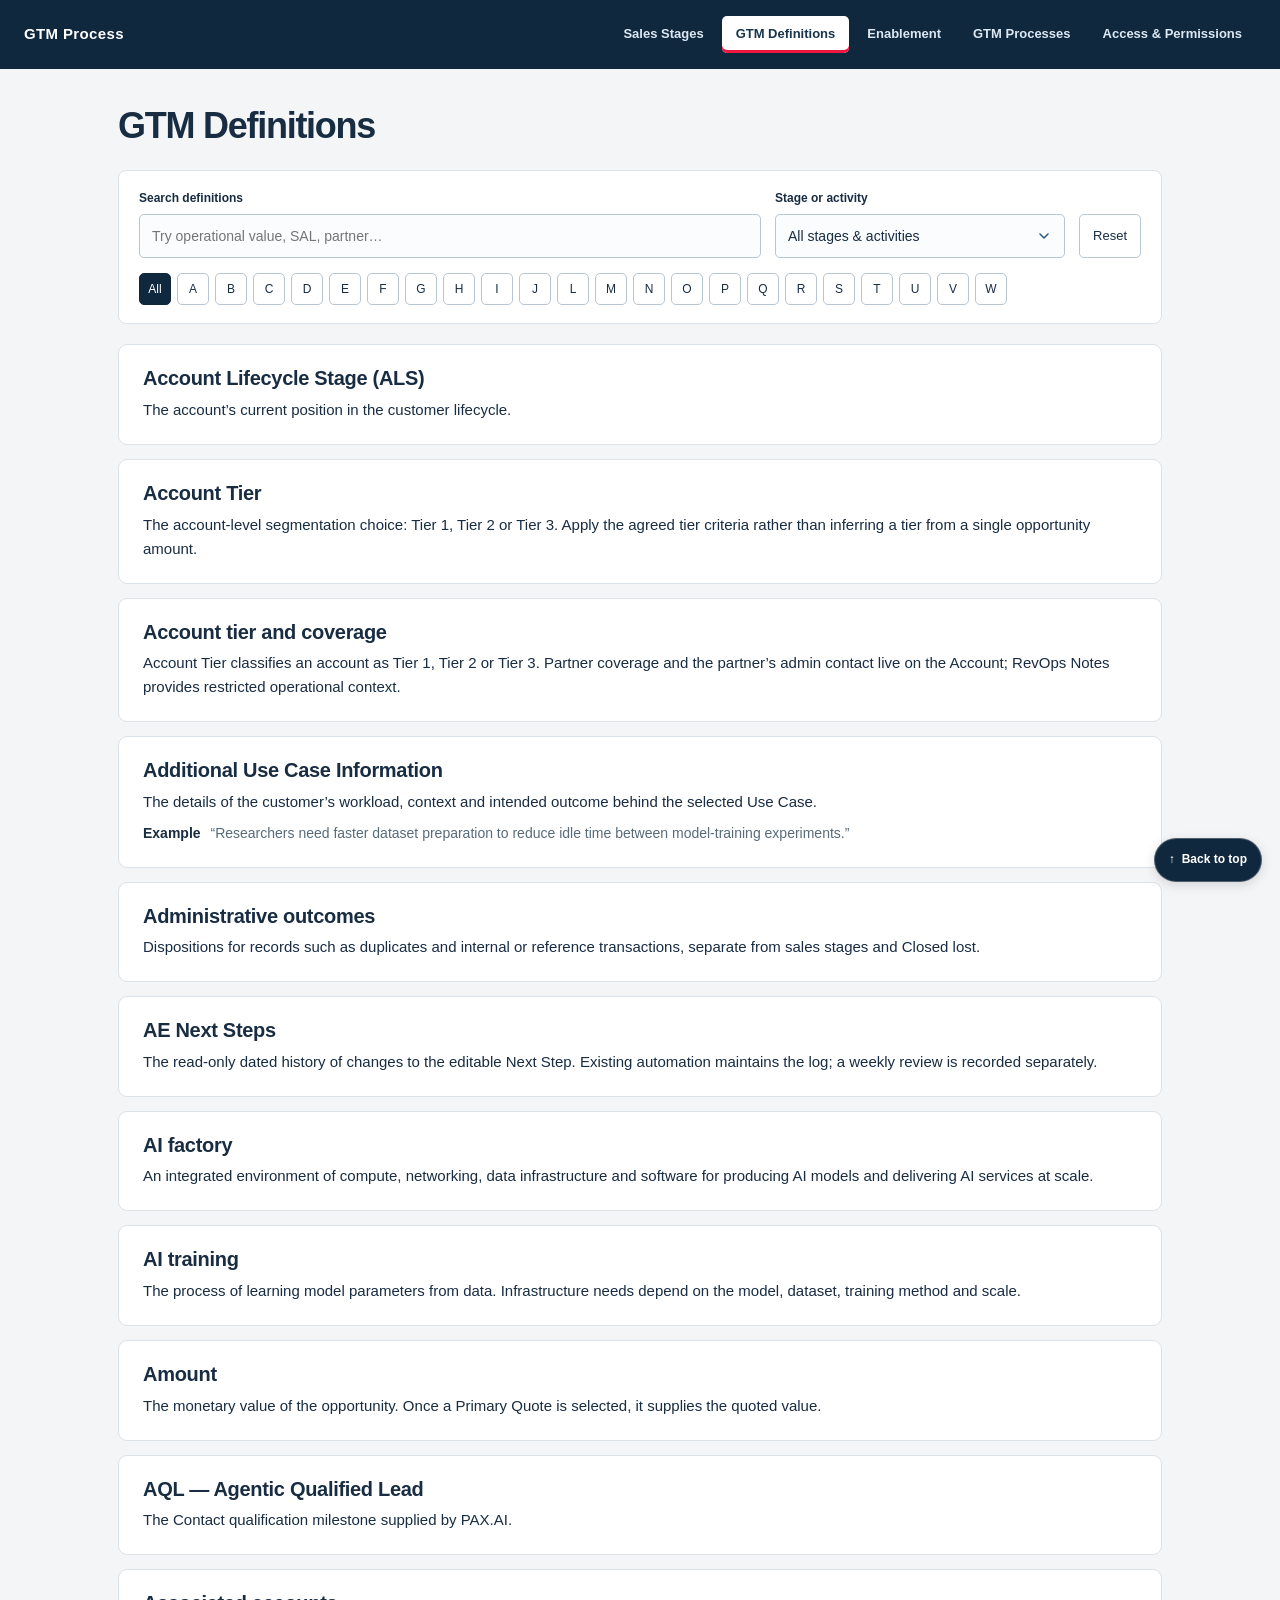
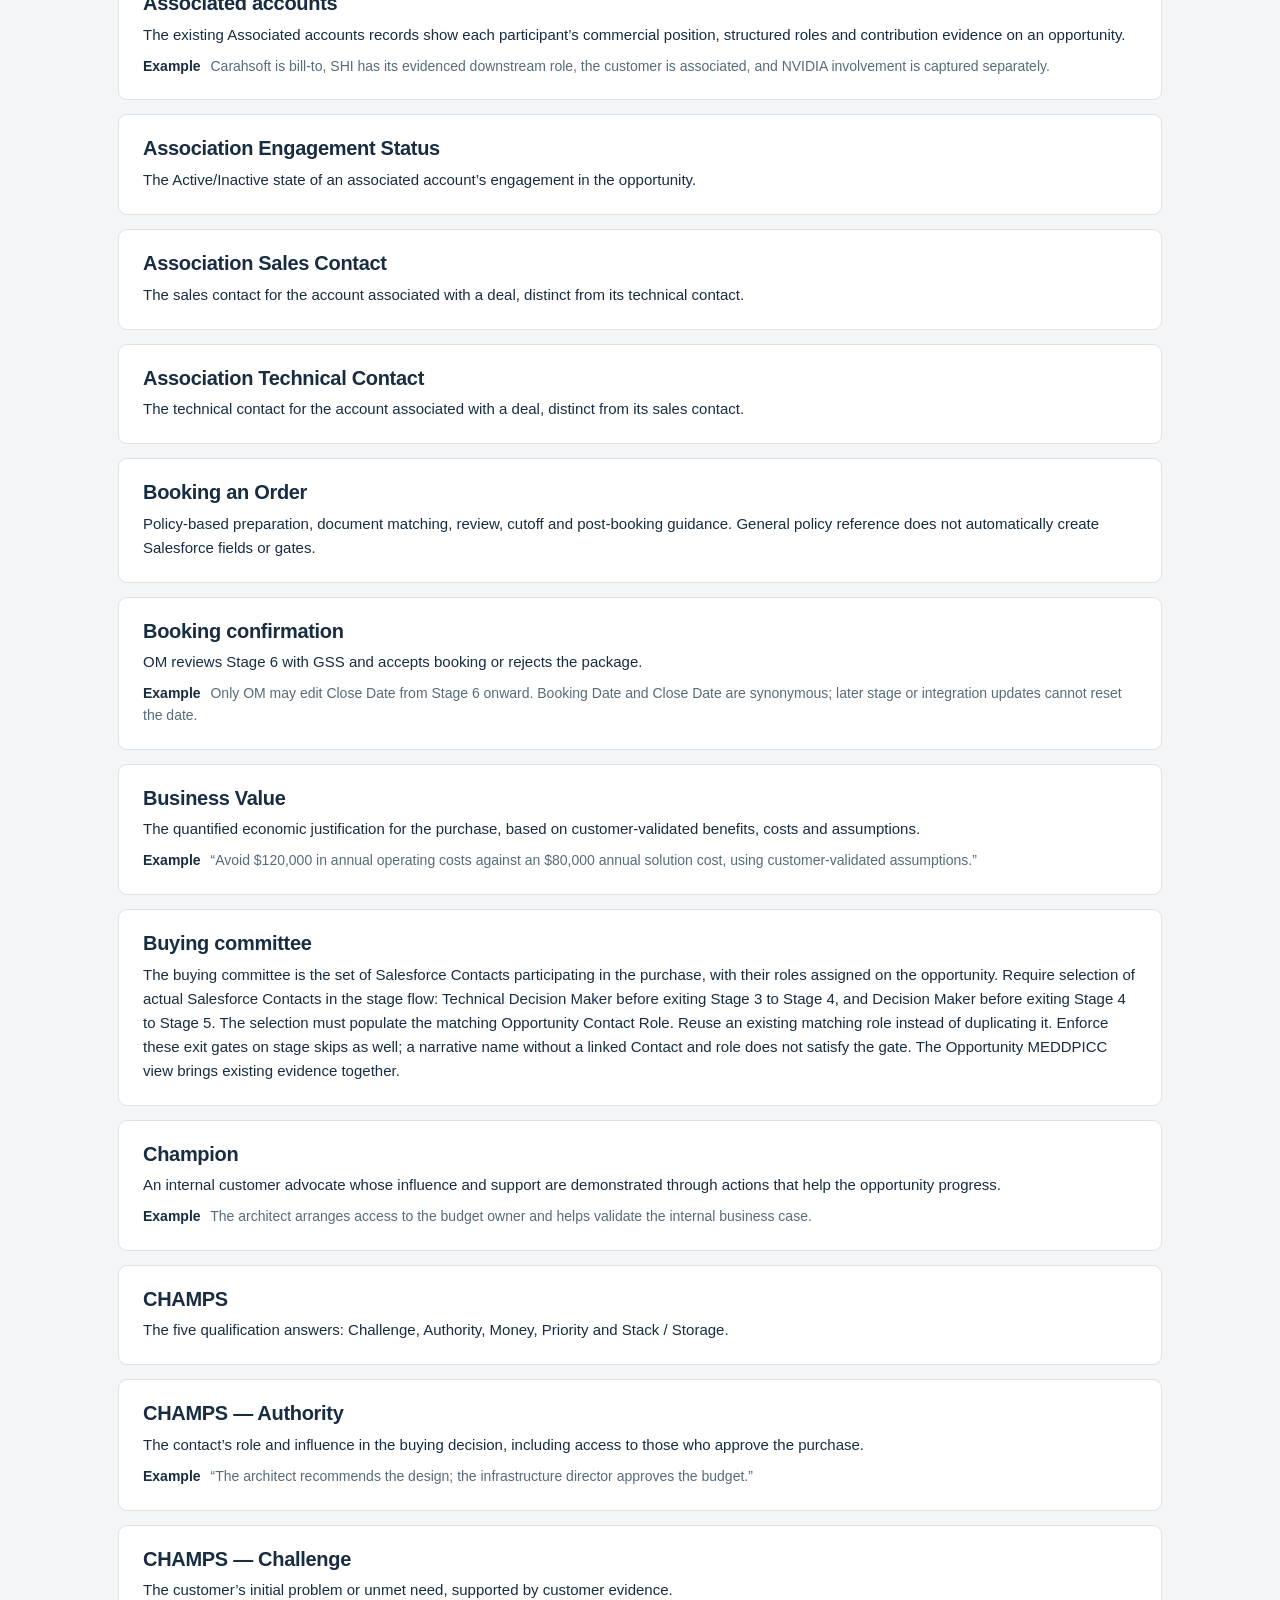
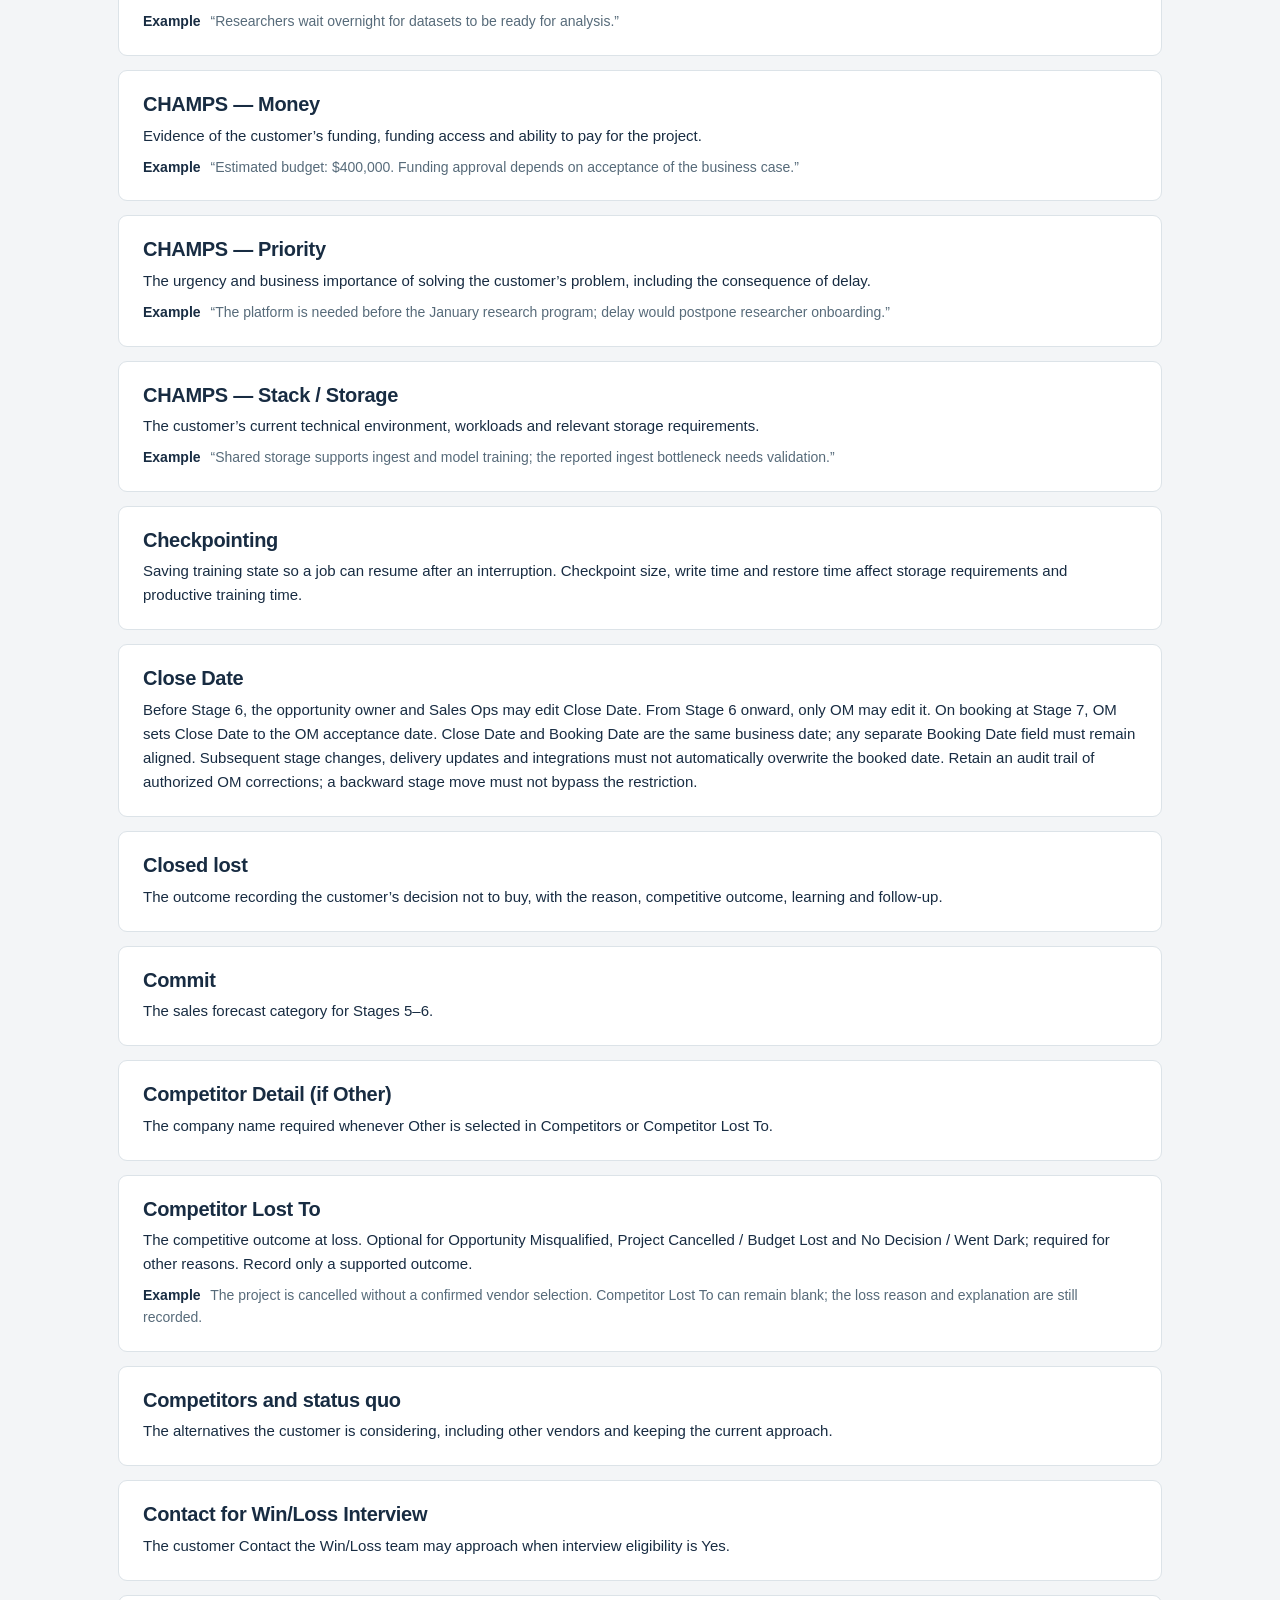
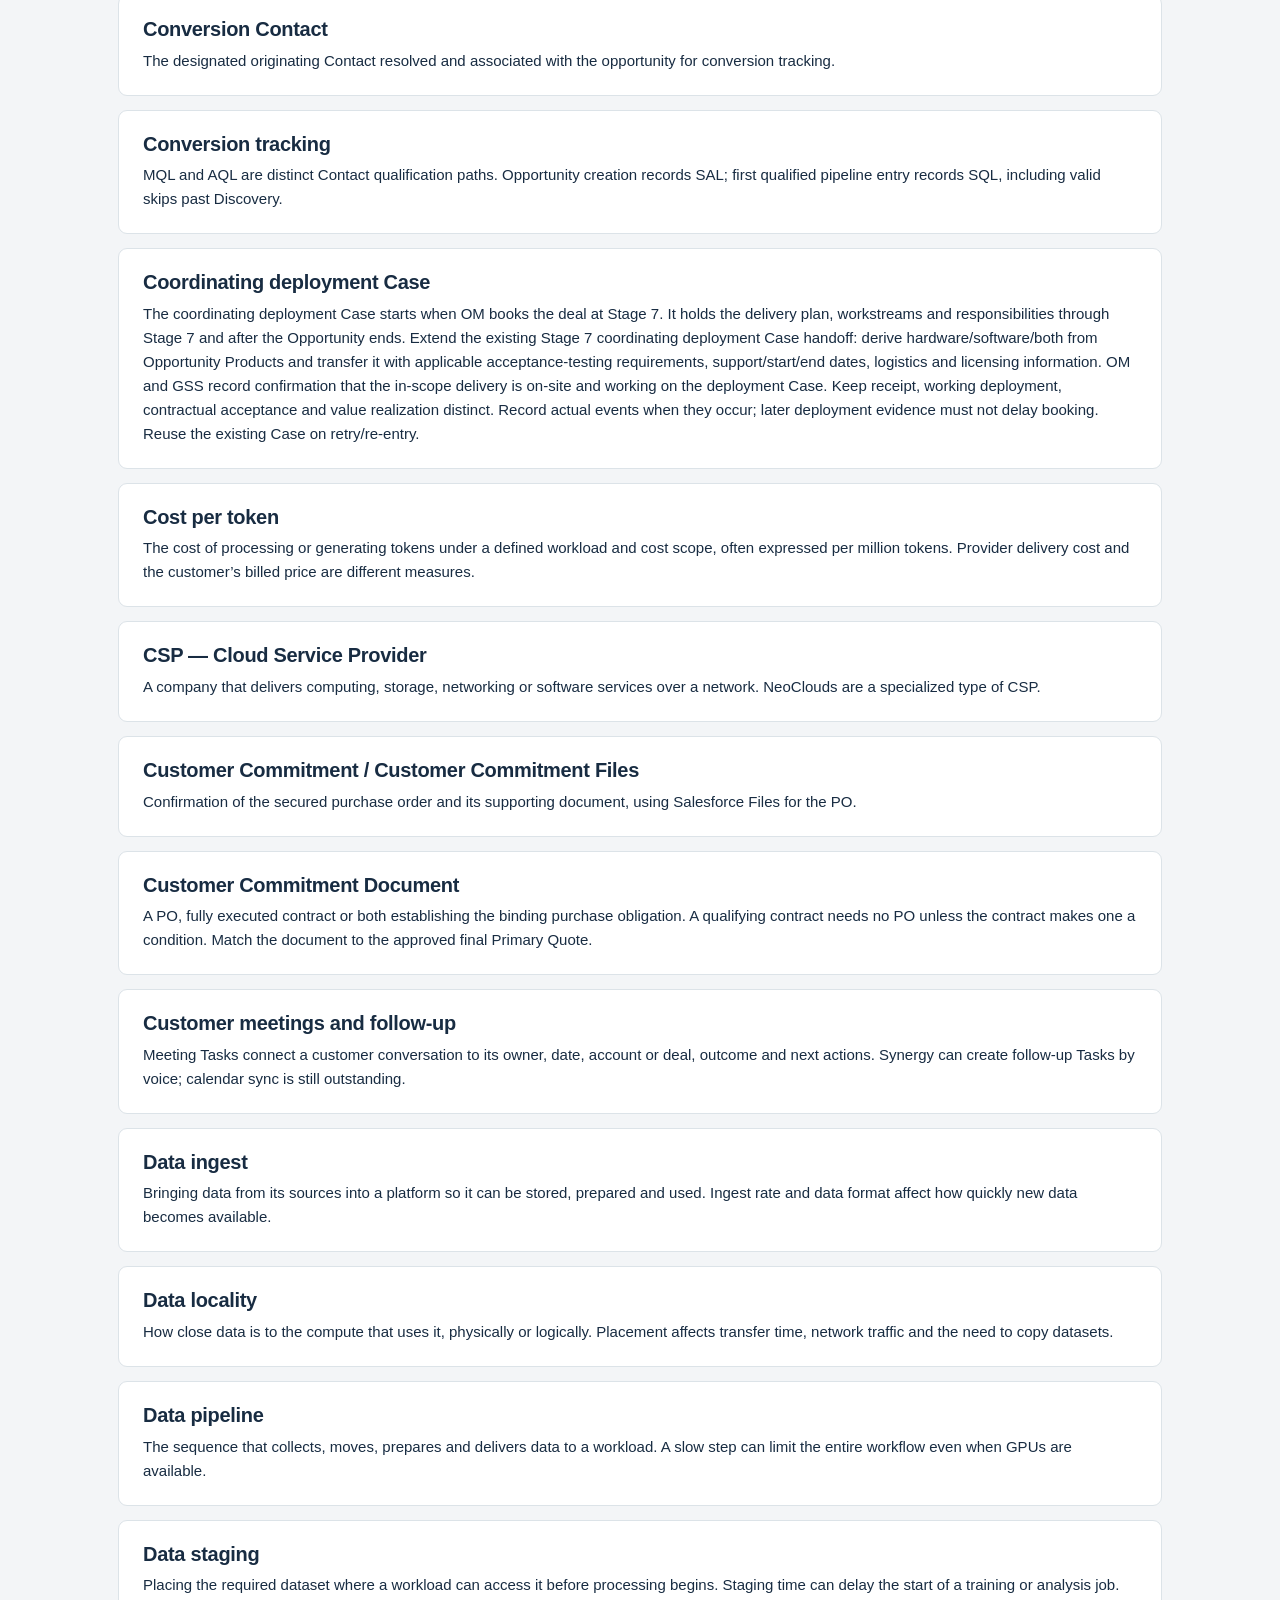
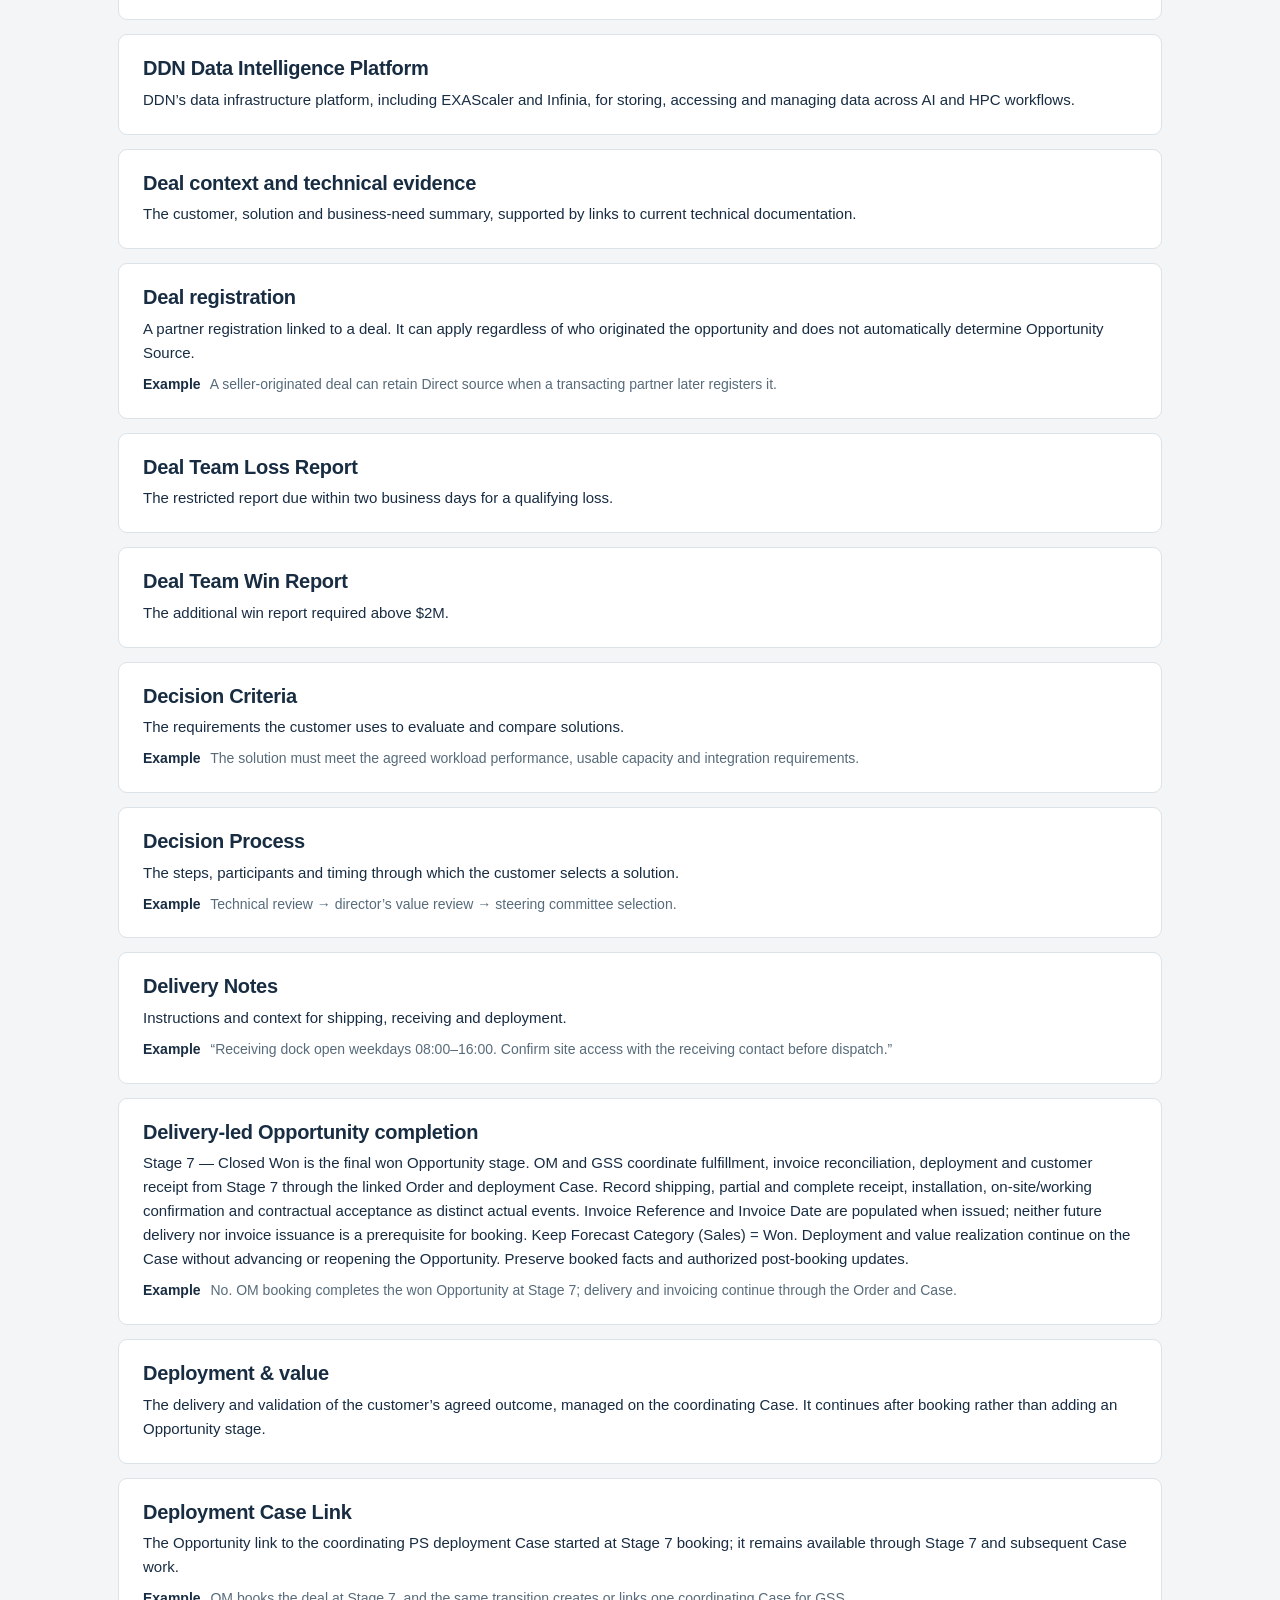
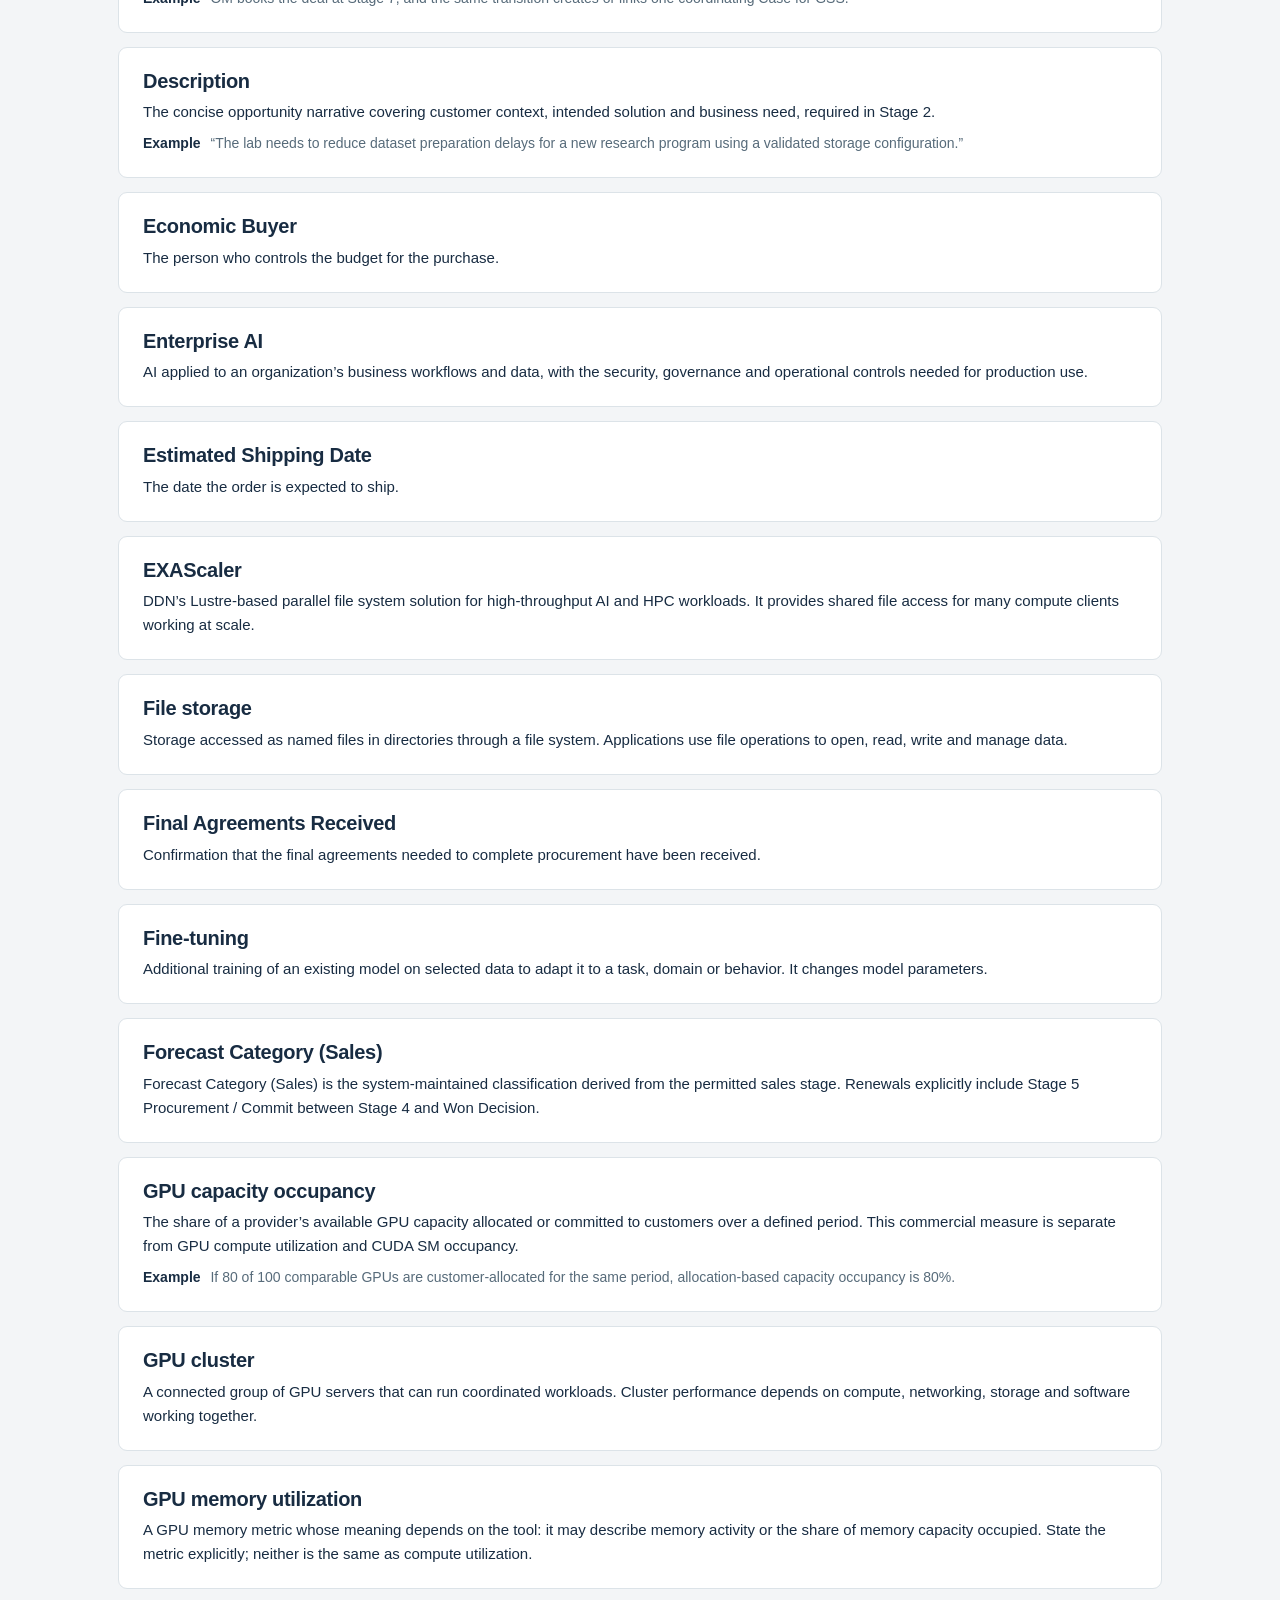
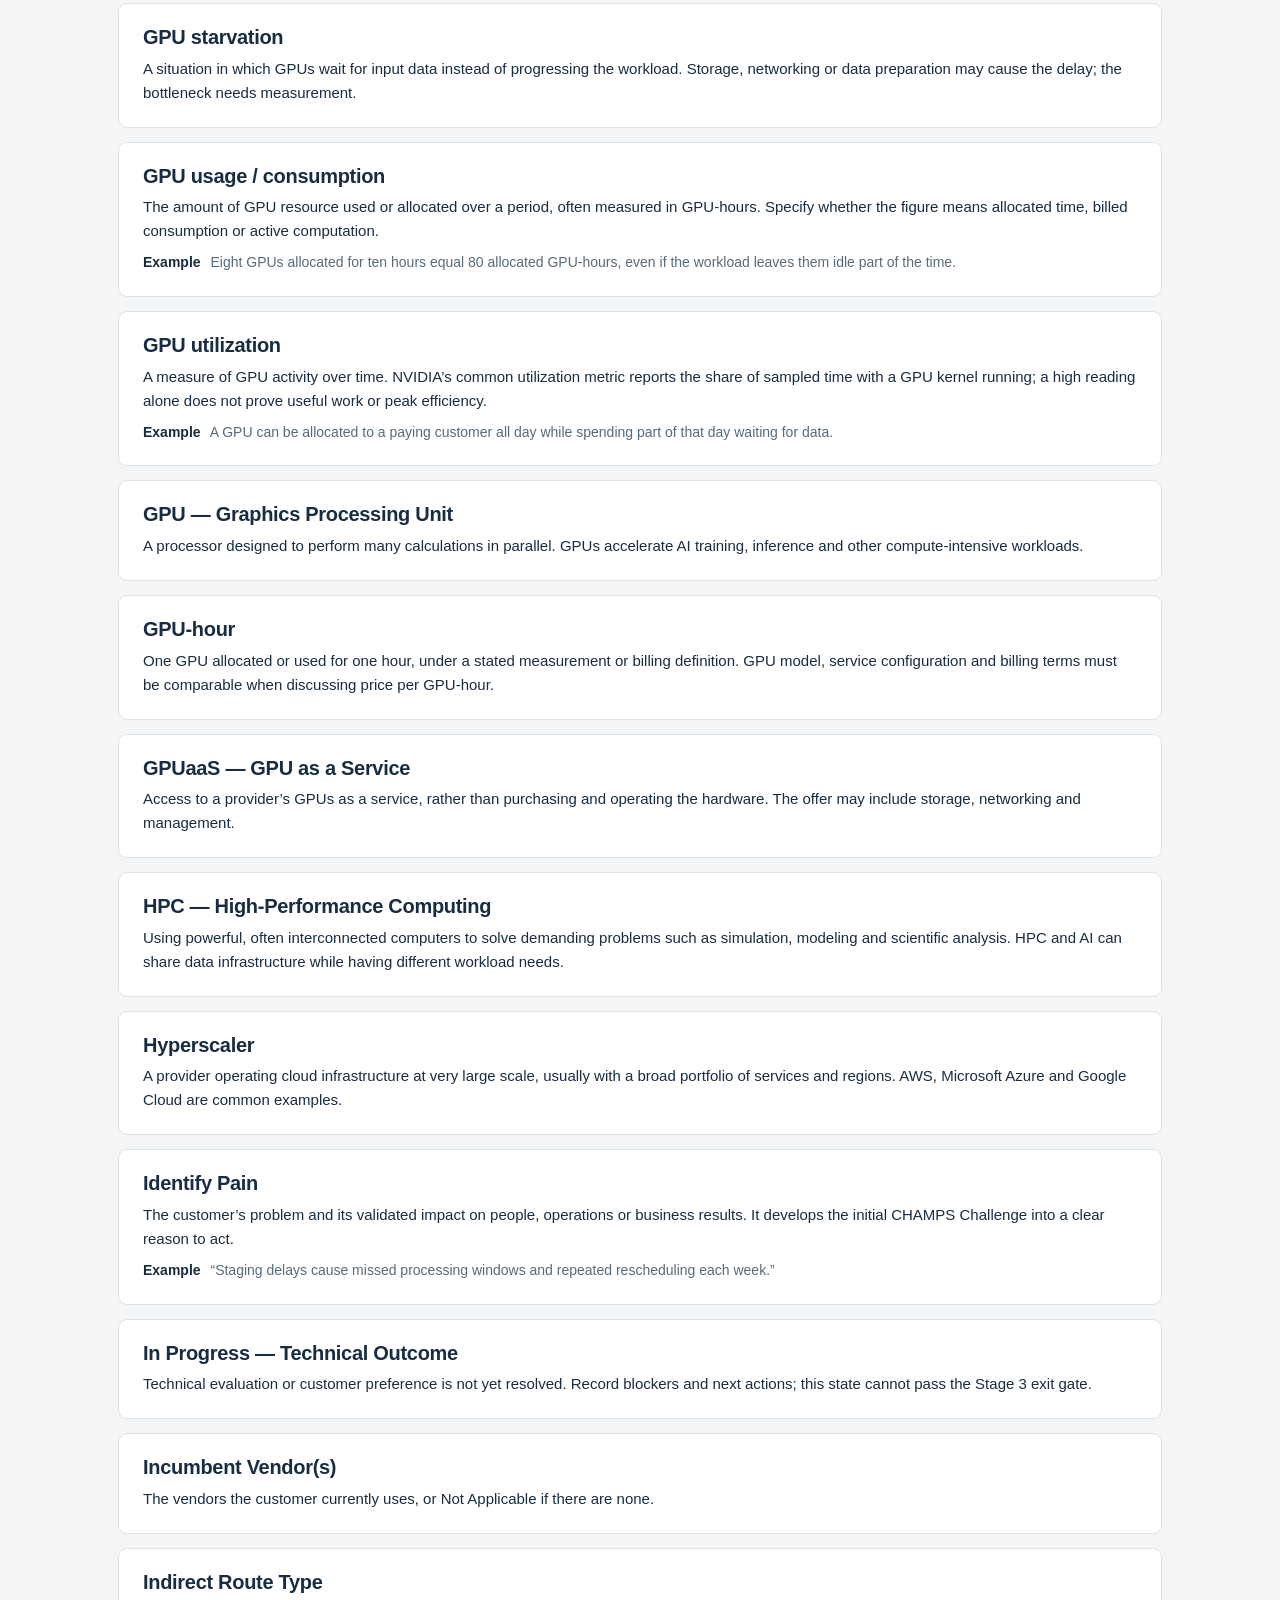
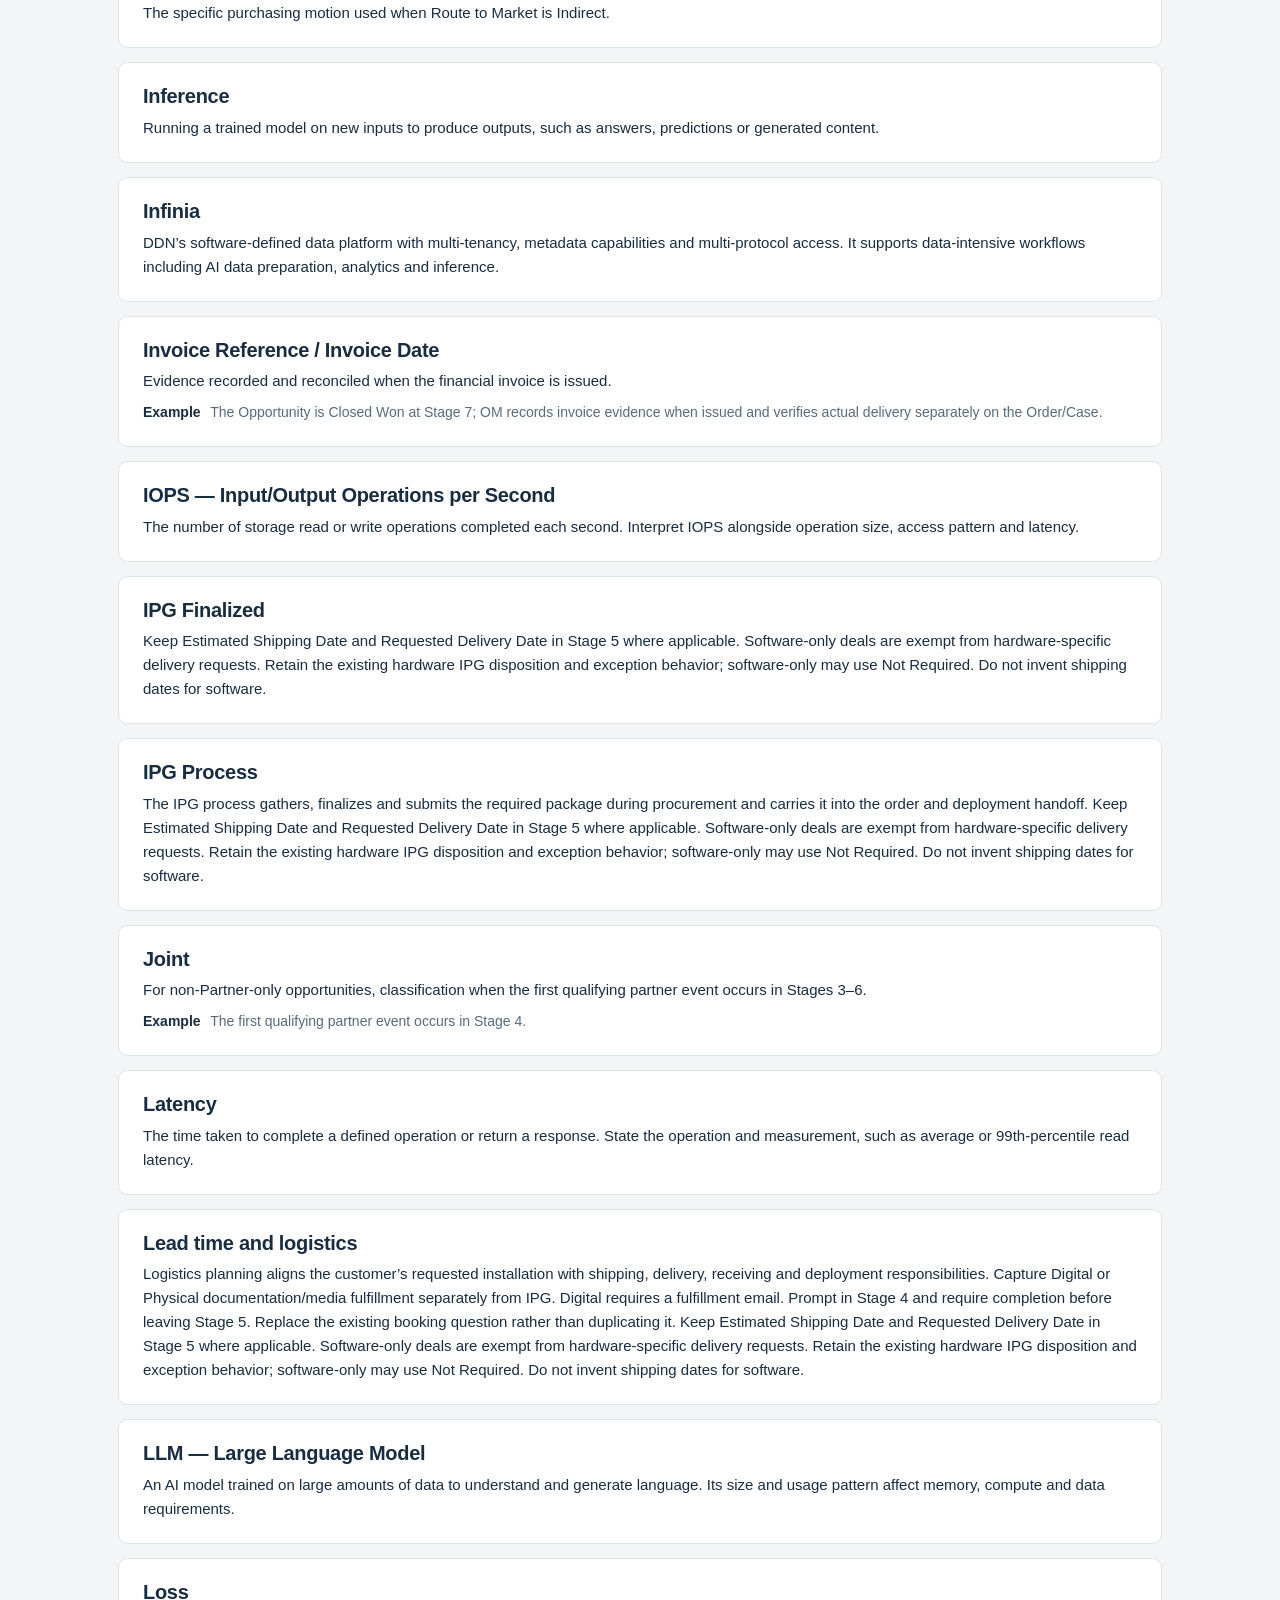
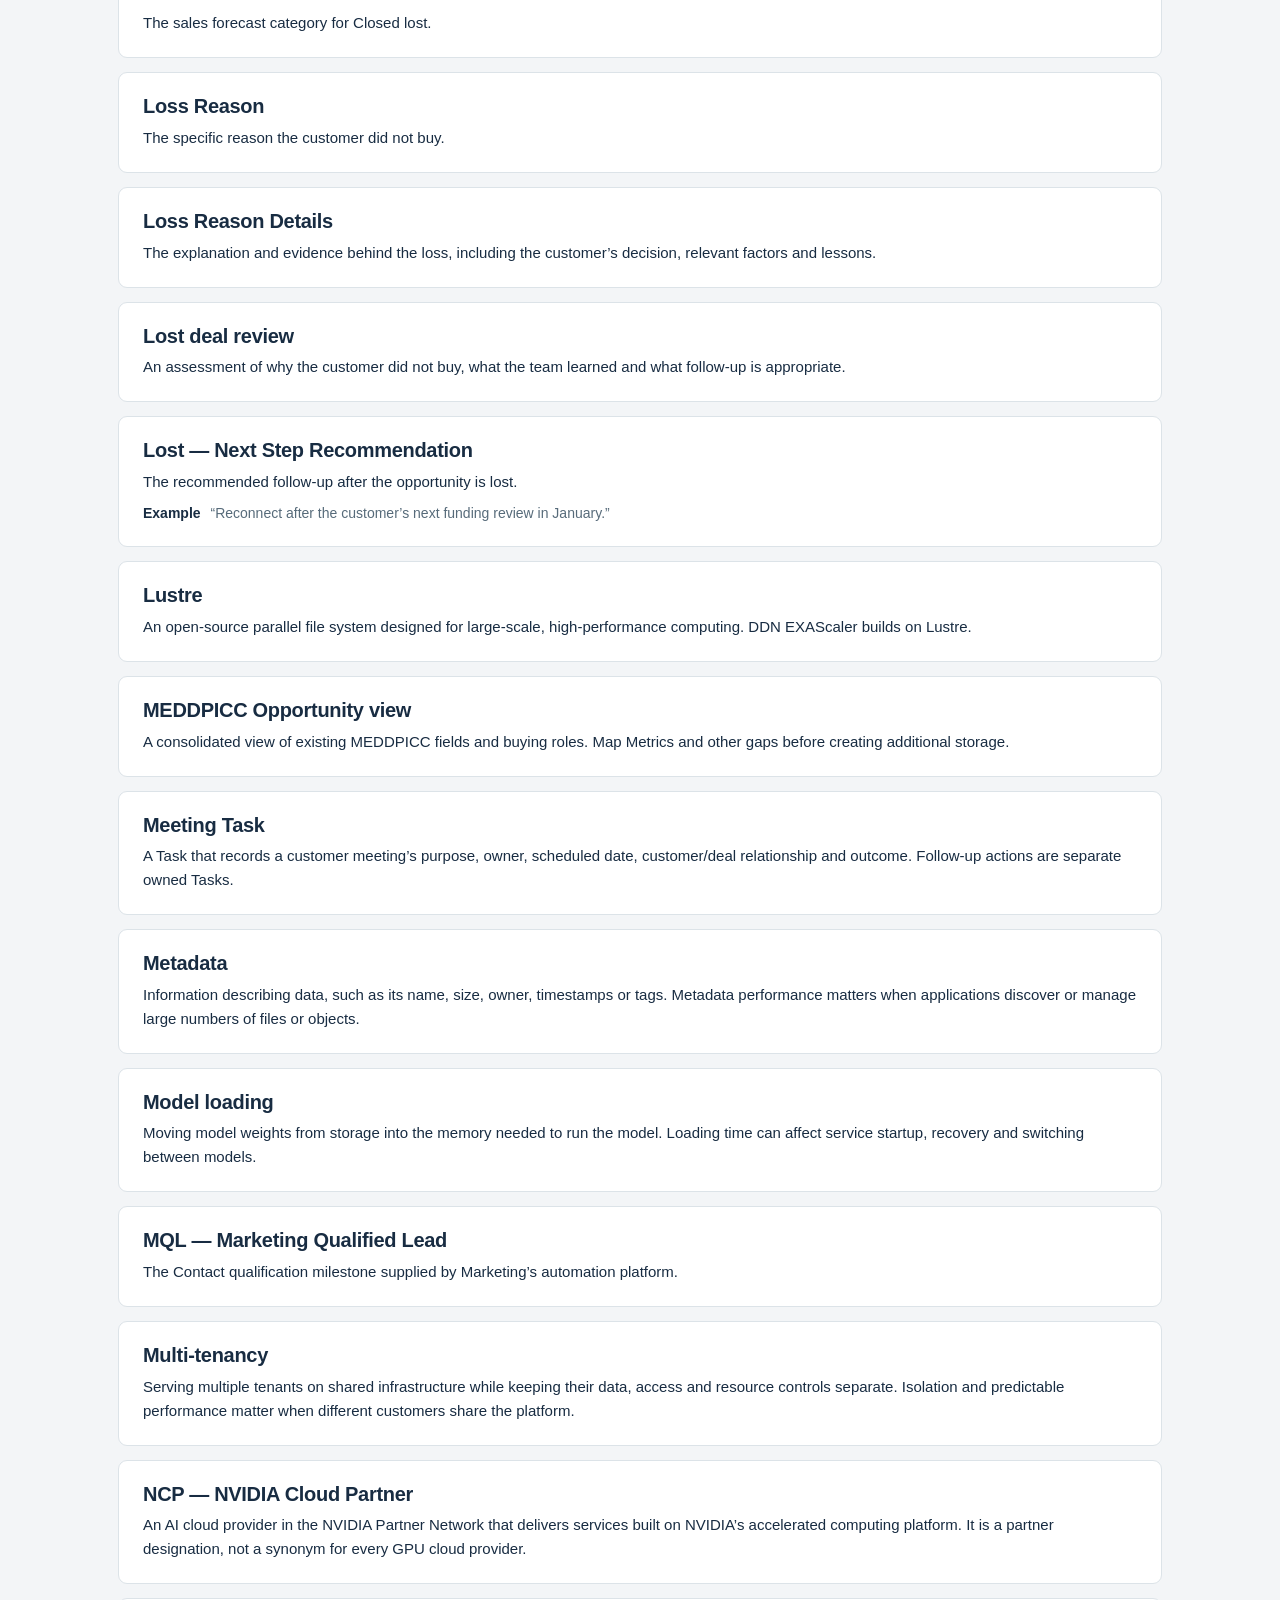
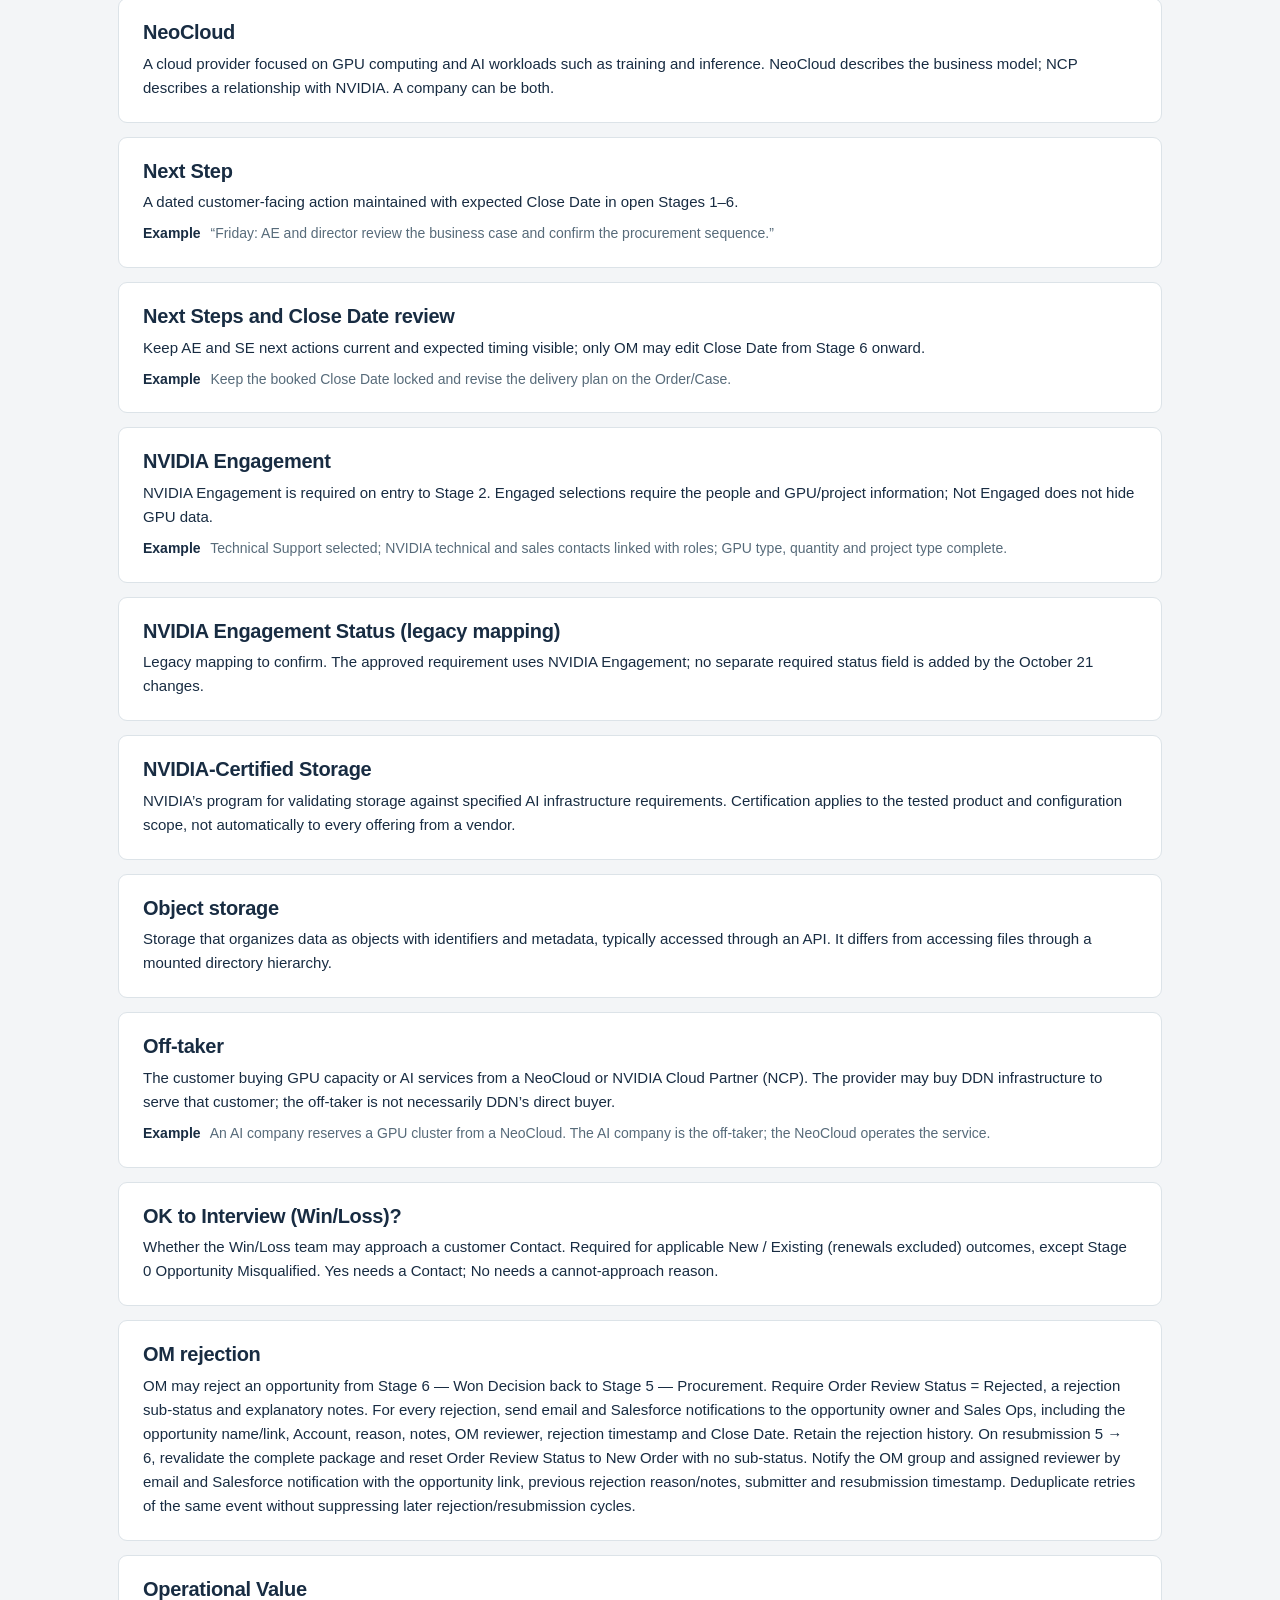
==== commit 68e474f4: "Add GTM operations working draft and lifecycle process questions" ====
--- a/definitions.html
+++ b/definitions.html
@@ -1 +1 @@
-<!doctype html><html lang="en"><head><meta charset="utf-8"><meta name="viewport" content="width=device-width,initial-scale=1"><meta name="description" content="Go-to-market definitions for sales stages, AI infrastructure and DDN terminology."><title>GTM Definitions · GTM Process</title><link rel="stylesheet" href="assets/navigation.css"><link rel="stylesheet" href="assets/learning.css"><script src="assets/learning.js" defer></script></head><body id="top" data-page="definitions"><a class="skip" href="#main">Skip to content</a><header class="topbar"><span class="brand">GTM Process</span><nav class="gtm-nav" aria-label="GTM pages"><a href="index.html">Sales Stages</a><a href="definitions.html" aria-current="page">GTM Definitions</a><a href="enablement.html">Enablement</a><a href="permissions.html">Access & Permissions</a></nav></header><div class="definitions-shell"><main id="main"><h1>GTM Definitions</h1><section id="library" aria-label="Definitions"><div class="filters js-only" id="find"><div class="filter-grid"><div class="search-field"><label for="search">Search definitions</label><input type="search" id="search" placeholder="Try operational value, SAL, partner…" autocomplete="off" aria-controls="items"></div><div><label for="stage-filter">Stage or activity</label><select id="stage-filter"><option value="all">All stages &amp; activities</option><option value="creation">Opportunity creation</option><option value="s0">Stage 0 · Validate</option><option value="s1">Stage 1 · Discovery</option><option value="s2">Stage 2 · Solution design</option><option value="s3">Stage 3 · Buyer alignment</option><option value="s4">Stage 4 · Proposal / negotiate</option><option value="s5">Stage 5 · Procurement</option><option value="s6">Stage 6 · Won decision</option><option value="s7">Stage 7 · Closed won</option><option value="lost">Closed lost</option><option value="post">Deployment &amp; value</option><option value="ongoing">Ongoing activities</option></select></div><button type="button" id="reset">Reset</button></div><div class="alphabet" role="group" aria-label="Filter by first letter"><button type="button" data-letter="all" aria-pressed="true">All</button><button type="button" data-letter="A" aria-pressed="false">A</button><button type="button" data-letter="B" aria-pressed="false">B</button><button type="button" data-letter="C" aria-pressed="false">C</button><button type="button" data-letter="D" aria-pressed="false">D</button><button type="button" data-letter="E" aria-pressed="false">E</button><button type="button" data-letter="F" aria-pressed="false">F</button><button type="button" data-letter="G" aria-pressed="false">G</button><button type="button" data-letter="H" aria-pressed="false">H</button><button type="button" data-letter="I" aria-pressed="false">I</button><button type="button" data-letter="J" aria-pressed="false">J</button><button type="button" data-letter="L" aria-pressed="false">L</button><button type="button" data-letter="M" aria-pressed="false">M</button><button type="button" data-letter="N" aria-pressed="false">N</button><button type="button" data-letter="O" aria-pressed="false">O</button><button type="button" data-letter="P" aria-pressed="false">P</button><button type="button" data-letter="Q" aria-pressed="false">Q</button><button type="button" data-letter="R" aria-pressed="false">R</button><button type="button" data-letter="S" aria-pressed="false">S</button><button type="button" data-letter="T" aria-pressed="false">T</button><button type="button" data-letter="U" aria-pressed="false">U</button><button type="button" data-letter="V" aria-pressed="false">V</button><button type="button" data-letter="W" aria-pressed="false">W</button></div><p id="result-count" class="sr-only" role="status" aria-live="polite"></p></div><div id="empty" class="empty" hidden><h2>No matching definitions</h2><button type="button" data-reset>Reset filters</button></div><div id="items"><article class="term item" id="term-account-lifecycle-stage-als" data-stages="creation s0 s1 s2 s3 s4 s5 s6 s7 ongoing" data-search="" data-letter="A" aria-labelledby="term-account-lifecycle-stage-als-title"><h2 id="term-account-lifecycle-stage-als-title">Account Lifecycle Stage (ALS)</h2><p class="meaning">The account’s current position in the customer lifecycle.</p></article><article class="term item" id="term-account-tier" data-stages="creation s0 s1 ongoing" data-search="" data-letter="A" aria-labelledby="term-account-tier-title"><h2 id="term-account-tier-title">Account Tier</h2><p class="meaning">The account-level segmentation choice: Tier 1, Tier 2 or Tier 3. Apply the agreed tier criteria rather than inferring a tier from a single opportunity amount.</p></article><article class="term item" id="account-context" data-stages="creation s0 s1 ongoing" data-search="" data-letter="A" aria-labelledby="account-context-title"><h2 id="account-context-title">Account tier and coverage</h2><p class="meaning">Account Tier classifies an account as Tier 1, Tier 2 or Tier 3. Partner coverage and the partner’s admin contact live on the Account; RevOps Notes provides restricted operational context.</p></article><article class="term item" id="term-additional-use-case-information" data-stages="s1" data-search="" data-letter="A" aria-labelledby="term-additional-use-case-information-title"><h2 id="term-additional-use-case-information-title">Additional Use Case Information</h2><p class="meaning">The details of the customer’s workload, context and intended outcome behind the selected Use Case.</p><p class="definition-example"><span>Example</span> “Researchers need faster dataset preparation to reduce idle time between model-training experiments.”</p></article><article class="term item" id="term-administrative-outcomes" data-stages="creation s0 s1 s2 s3 s4 s5 s6 s7 lost ongoing" data-search="" data-letter="A" aria-labelledby="term-administrative-outcomes-title"><h2 id="term-administrative-outcomes-title">Administrative outcomes</h2><p class="meaning">Dispositions for records such as duplicates and internal or reference transactions, separate from sales stages and Closed lost.</p></article><article class="term item" id="term-ae-next-steps" data-stages="s1 s2 s3 s4 s5 s6 ongoing" data-search="" data-letter="A" aria-labelledby="term-ae-next-steps-title"><h2 id="term-ae-next-steps-title">AE Next Steps</h2><p class="meaning">The read-only dated history of changes to the editable Next Step. Existing automation maintains the log; a weekly review is recorded separately.</p></article><article class="term item" id="industry-ai-factory" data-stages="s1" data-search="AI factories" data-letter="A" aria-labelledby="industry-ai-factory-title"><h2 id="industry-ai-factory-title">AI factory</h2><p class="meaning">An integrated environment of compute, networking, data infrastructure and software for producing AI models and delivering AI services at scale.</p></article><article class="term item" id="industry-ai-training" data-stages="s1" data-search="model training pretraining pre-training" data-letter="A" aria-labelledby="industry-ai-training-title"><h2 id="industry-ai-training-title">AI training</h2><p class="meaning">The process of learning model parameters from data. Infrastructure needs depend on the model, dataset, training method and scale.</p></article><article class="term item" id="term-amount" data-stages="s0 s1 s2 s3 s4 s5 ongoing" data-search="" data-letter="A" aria-labelledby="term-amount-title"><h2 id="term-amount-title">Amount</h2><p class="meaning">The monetary value of the opportunity. Once a Primary Quote is selected, it supplies the quoted value.</p></article><article class="term item" id="term-aql-agentic-qualified-lead" data-stages="creation s0 s1 s2 s3 s4 s5 s6 s7 ongoing" data-search="" data-letter="A" aria-labelledby="term-aql-agentic-qualified-lead-title"><h2 id="term-aql-agentic-qualified-lead-title">AQL — Agentic Qualified Lead</h2><p class="meaning">The Contact qualification milestone supplied by PAX.AI.</p></article><article class="term item" id="partner-accounts" data-stages="s0 s1 s2 s3 s4 s5 s6 s7 ongoing" data-search="" data-letter="A" aria-labelledby="partner-accounts-title"><h2 id="partner-accounts-title">Associated accounts</h2><p class="meaning">The existing Associated accounts records show each participant’s commercial position, structured roles and contribution evidence on an opportunity.</p><p class="definition-example"><span>Example</span> Carahsoft is bill-to, SHI has its evidenced downstream role, the customer is associated, and NVIDIA involvement is captured separately.</p></article><article class="term item" id="term-association-engagement-status" data-stages="s0 s1 s2 s3 s4 s5 s6 s7 ongoing" data-search="" data-letter="A" aria-labelledby="term-association-engagement-status-title"><h2 id="term-association-engagement-status-title">Association Engagement Status</h2><p class="meaning">The Active/Inactive state of an associated account’s engagement in the opportunity.</p></article><article class="term item" id="term-association-sales-contact" data-stages="s0 s1 s2 s3 s4 s5 s6 s7 ongoing" data-search="" data-letter="A" aria-labelledby="term-association-sales-contact-title"><h2 id="term-association-sales-contact-title">Association Sales Contact</h2><p class="meaning">The sales contact for the account associated with a deal, distinct from its technical contact.</p></article><article class="term item" id="term-association-technical-contact" data-stages="s0 s1 s2 s3 s4 s5 s6 s7 ongoing" data-search="" data-letter="A" aria-labelledby="term-association-technical-contact-title"><h2 id="term-association-technical-contact-title">Association Technical Contact</h2><p class="meaning">The technical contact for the account associated with a deal, distinct from its sales contact.</p></article><article class="term item" id="term-booking-an-order" data-stages="s6 s7" data-search="" data-letter="B" aria-labelledby="term-booking-an-order-title"><h2 id="term-booking-an-order-title">Booking an Order</h2><p class="meaning">Policy-based preparation, document matching, review, cutoff and post-booking guidance. General policy reference does not automatically create Salesforce fields or gates.</p></article><article class="term item" id="booking" data-stages="s6 s7" data-search="" data-letter="B" aria-labelledby="booking-title"><h2 id="booking-title">Booking confirmation</h2><p class="meaning">OM reviews Stage 6 with GSS and accepts booking or rejects the package.</p><p class="definition-example"><span>Example</span> Only OM may edit Close Date from Stage 6 onward. Booking Date and Close Date are synonymous; later stage or integration updates cannot reset the date.</p></article><article class="term item" id="business-value" data-stages="s4 s6" data-search="" data-letter="B" aria-labelledby="business-value-title"><h2 id="business-value-title">Business Value</h2><p class="meaning">The quantified economic justification for the purchase, based on customer-validated benefits, costs and assumptions.</p><p class="definition-example"><span>Example</span> “Avoid $120,000 in annual operating costs against an $80,000 annual solution cost, using customer-validated assumptions.”</p></article><article class="term item" id="buying-committee" data-stages="s1 s2 s3 s4 s5 ongoing" data-search="" data-letter="B" aria-labelledby="buying-committee-title"><h2 id="buying-committee-title">Buying committee</h2><p class="meaning">The buying committee is the set of Salesforce Contacts participating in the purchase, with their roles assigned on the opportunity. Require selection of actual Salesforce Contacts in the stage flow: Technical Decision Maker before exiting Stage 3 to Stage 4, and Decision Maker before exiting Stage 4 to Stage 5. The selection must populate the matching Opportunity Contact Role. Reuse an existing matching role instead of duplicating it. Enforce these exit gates on stage skips as well; a narrative name without a linked Contact and role does not satisfy the gate. The Opportunity MEDDPICC view brings existing evidence together.</p></article><article class="term item" id="champion" data-stages="s2" data-search="" data-letter="C" aria-labelledby="champion-title"><h2 id="champion-title">Champion</h2><p class="meaning">An internal customer advocate whose influence and support are demonstrated through actions that help the opportunity progress.</p><p class="definition-example"><span>Example</span> The architect arranges access to the budget owner and helps validate the internal business case.</p></article><article class="term item" id="term-champs" data-stages="s0 s1" data-search="" data-letter="C" aria-labelledby="term-champs-title"><h2 id="term-champs-title">CHAMPS</h2><p class="meaning">The five qualification answers: Challenge, Authority, Money, Priority and Stack / Storage.</p></article><article class="term item" id="authority" data-stages="s0 s1" data-search="" data-letter="C" aria-labelledby="authority-title"><h2 id="authority-title">CHAMPS — Authority</h2><p class="meaning">The contact’s role and influence in the buying decision, including access to those who approve the purchase.</p><p class="definition-example"><span>Example</span> “The architect recommends the design; the infrastructure director approves the budget.”</p></article><article class="term item" id="challenge" data-stages="s0 s1" data-search="" data-letter="C" aria-labelledby="challenge-title"><h2 id="challenge-title">CHAMPS — Challenge</h2><p class="meaning">The customer’s initial problem or unmet need, supported by customer evidence.</p><p class="definition-example"><span>Example</span> “Researchers wait overnight for datasets to be ready for analysis.”</p></article><article class="term item" id="money" data-stages="s0 s1" data-search="" data-letter="C" aria-labelledby="money-title"><h2 id="money-title">CHAMPS — Money</h2><p class="meaning">Evidence of the customer’s funding, funding access and ability to pay for the project.</p><p class="definition-example"><span>Example</span> “Estimated budget: $400,000. Funding approval depends on acceptance of the business case.”</p></article><article class="term item" id="priority" data-stages="s0 s1" data-search="" data-letter="C" aria-labelledby="priority-title"><h2 id="priority-title">CHAMPS — Priority</h2><p class="meaning">The urgency and business importance of solving the customer’s problem, including the consequence of delay.</p><p class="definition-example"><span>Example</span> “The platform is needed before the January research program; delay would postpone researcher onboarding.”</p></article><article class="term item" id="stack" data-stages="s0 s1" data-search="" data-letter="C" aria-labelledby="stack-title"><h2 id="stack-title">CHAMPS — Stack / Storage</h2><p class="meaning">The customer’s current technical environment, workloads and relevant storage requirements.</p><p class="definition-example"><span>Example</span> “Shared storage supports ingest and model training; the reported ingest bottleneck needs validation.”</p></article><article class="term item" id="industry-checkpointing" data-stages="s2 s3" data-search="checkpoint checkpoints" data-letter="C" aria-labelledby="industry-checkpointing-title"><h2 id="industry-checkpointing-title">Checkpointing</h2><p class="meaning">Saving training state so a job can resume after an interruption. Checkpoint size, write time and restore time affect storage requirements and productive training time.</p></article><article class="term item" id="term-close-date" data-stages="s1 s2 s3 s4 s5 s6 ongoing" data-search="" data-letter="C" aria-labelledby="term-close-date-title"><h2 id="term-close-date-title">Close Date</h2><p class="meaning">Before Stage 6, the opportunity owner and Sales Ops may edit Close Date. From Stage 6 onward, only OM may edit it. On booking at Stage 7, OM sets Close Date to the OM acceptance date. Close Date and Booking Date are the same business date; any separate Booking Date field must remain aligned. Subsequent stage changes, delivery updates and integrations must not automatically overwrite the booked date. Retain an audit trail of authorized OM corrections; a backward stage move must not bypass the restriction.</p></article><article class="term item" id="stage-lost" data-stages="lost" data-search="" data-letter="C" aria-labelledby="stage-lost-title"><h2 id="stage-lost-title">Closed lost</h2><p class="meaning">The outcome recording the customer’s decision not to buy, with the reason, competitive outcome, learning and follow-up.</p></article><article class="term item" id="term-commit" data-stages="creation s0 s1 s2 s3 s4 s5 s6 s7 lost ongoing" data-search="" data-letter="C" aria-labelledby="term-commit-title"><h2 id="term-commit-title">Commit</h2><p class="meaning">The sales forecast category for Stages 5–6.</p></article><article class="term item" id="term-competitor-detail-if-other" data-stages="s2 lost" data-search="" data-letter="C" aria-labelledby="term-competitor-detail-if-other-title"><h2 id="term-competitor-detail-if-other-title">Competitor Detail (if Other)</h2><p class="meaning">The company name required whenever Other is selected in Competitors or Competitor Lost To.</p></article><article class="term item" id="term-competitor-lost-to" data-stages="s2 lost" data-search="" data-letter="C" aria-labelledby="term-competitor-lost-to-title"><h2 id="term-competitor-lost-to-title">Competitor Lost To</h2><p class="meaning">The competitive outcome at loss. Optional for Opportunity Misqualified, Project Cancelled / Budget Lost and No Decision / Went Dark; required for other reasons. Record only a supported outcome.</p><p class="definition-example"><span>Example</span> The project is cancelled without a confirmed vendor selection. Competitor Lost To can remain blank; the loss reason and explanation are still recorded.</p></article><article class="term item" id="competition" data-stages="s2 lost" data-search="" data-letter="C" aria-labelledby="competition-title"><h2 id="competition-title">Competitors and status quo</h2><p class="meaning">The alternatives the customer is considering, including other vendors and keeping the current approach.</p></article><article class="term item" id="term-contact-for-win-loss-interview" data-stages="s6 lost ongoing" data-search="" data-letter="C" aria-labelledby="term-contact-for-win-loss-interview-title"><h2 id="term-contact-for-win-loss-interview-title">Contact for Win/Loss Interview</h2><p class="meaning">The customer Contact the Win/Loss team may approach when interview eligibility is Yes.</p></article><article class="term item" id="term-conversion-contact" data-stages="creation s0 s1 s2 s3 s4 s5 s6 s7 ongoing" data-search="" data-letter="C" aria-labelledby="term-conversion-contact-title"><h2 id="term-conversion-contact-title">Conversion Contact</h2><p class="meaning">The designated originating Contact resolved and associated with the opportunity for conversion tracking.</p></article><article class="term item" id="conversion" data-stages="creation s0 s1 s2 s3 s4 s5 s6 s7 ongoing" data-search="" data-letter="C" aria-labelledby="conversion-title"><h2 id="conversion-title">Conversion tracking</h2><p class="meaning">MQL and AQL are distinct Contact qualification paths. Opportunity creation records SAL; first qualified pipeline entry records SQL, including valid skips past Discovery.</p></article><article class="term item" id="deployment" data-stages="s7 post ongoing" data-search="" data-letter="C" aria-labelledby="deployment-title"><h2 id="deployment-title">Coordinating deployment Case</h2><p class="meaning">The coordinating deployment Case starts when OM books the deal at Stage 7. It holds the delivery plan, workstreams and responsibilities through Stage 7 and after the Opportunity ends. Extend the existing Stage 7 coordinating deployment Case handoff: derive hardware/software/both from Opportunity Products and transfer it with applicable acceptance-testing requirements, support/start/end dates, logistics and licensing information. OM and GSS record confirmation that the in-scope delivery is on-site and working on the deployment Case. Keep receipt, working deployment, contractual acceptance and value realization distinct. Record actual events when they occur; later deployment evidence must not delay booking. Reuse the existing Case on retry/re-entry.</p></article><article class="term item" id="industry-cost-per-token" data-stages="s4 s6" data-search="cost per million tokens inference economics" data-letter="C" aria-labelledby="industry-cost-per-token-title"><h2 id="industry-cost-per-token-title">Cost per token</h2><p class="meaning">The cost of processing or generating tokens under a defined workload and cost scope, often expressed per million tokens. Provider delivery cost and the customer’s billed price are different measures.</p></article><article class="term item" id="industry-csp-cloud-service-provider" data-stages="s0 s1 s2 s3 s4 s5 s6 s7 ongoing" data-search="CSPs" data-letter="C" aria-labelledby="industry-csp-cloud-service-provider-title"><h2 id="industry-csp-cloud-service-provider-title">CSP — Cloud Service Provider</h2><p class="meaning">A company that delivers computing, storage, networking or software services over a network. NeoClouds are a specialized type of CSP.</p></article><article class="term item" id="term-customer-commitment-customer-commitment-files" data-stages="s5" data-search="" data-letter="C" aria-labelledby="term-customer-commitment-customer-commitment-files-title"><h2 id="term-customer-commitment-customer-commitment-files-title">Customer Commitment / Customer Commitment Files</h2><p class="meaning">Confirmation of the secured purchase order and its supporting document, using Salesforce Files for the PO.</p></article><article class="term item" id="term-customer-commitment-document" data-stages="s5" data-search="" data-letter="C" aria-labelledby="term-customer-commitment-document-title"><h2 id="term-customer-commitment-document-title">Customer Commitment Document</h2><p class="meaning">A PO, fully executed contract or both establishing the binding purchase obligation. A qualifying contract needs no PO unless the contract makes one a condition. Match the document to the approved final Primary Quote.</p></article><article class="term item" id="meetings" data-stages="s0 s1 s2 s3 s4 s5 s6 s7 post ongoing" data-search="" data-letter="C" aria-labelledby="meetings-title"><h2 id="meetings-title">Customer meetings and follow-up</h2><p class="meaning">Meeting Tasks connect a customer conversation to its owner, date, account or deal, outcome and next actions. Synergy can create follow-up Tasks by voice; calendar sync is still outstanding.</p></article><article class="term item" id="industry-data-ingest" data-stages="s2 s3" data-search="ingestion data ingestion" data-letter="D" aria-labelledby="industry-data-ingest-title"><h2 id="industry-data-ingest-title">Data ingest</h2><p class="meaning">Bringing data from its sources into a platform so it can be stored, prepared and used. Ingest rate and data format affect how quickly new data becomes available.</p></article><article class="term item" id="industry-data-locality" data-stages="s2 s3" data-search="data placement" data-letter="D" aria-labelledby="industry-data-locality-title"><h2 id="industry-data-locality-title">Data locality</h2><p class="meaning">How close data is to the compute that uses it, physically or logically. Placement affects transfer time, network traffic and the need to copy datasets.</p></article><article class="term item" id="industry-data-pipeline" data-stages="s2 s3" data-search="AI pipeline data pipelines" data-letter="D" aria-labelledby="industry-data-pipeline-title"><h2 id="industry-data-pipeline-title">Data pipeline</h2><p class="meaning">The sequence that collects, moves, prepares and delivers data to a workload. A slow step can limit the entire workflow even when GPUs are available.</p></article><article class="term item" id="industry-data-staging" data-stages="s2 s3" data-search="dataset staging" data-letter="D" aria-labelledby="industry-data-staging-title"><h2 id="industry-data-staging-title">Data staging</h2><p class="meaning">Placing the required dataset where a workload can access it before processing begins. Staging time can delay the start of a training or analysis job.</p></article><article class="term item" id="industry-ddn-data-intelligence-platform" data-stages="s2 s3" data-search="DDN platform data intelligence" data-letter="D" aria-labelledby="industry-ddn-data-intelligence-platform-title"><h2 id="industry-ddn-data-intelligence-platform-title">DDN Data Intelligence Platform</h2><p class="meaning">DDN’s data infrastructure platform, including EXAScaler and Infinia, for storing, accessing and managing data across AI and HPC workflows.</p></article><article class="term item" id="deal-context" data-stages="s2 s3 ongoing" data-search="" data-letter="D" aria-labelledby="deal-context-title"><h2 id="deal-context-title">Deal context and technical evidence</h2><p class="meaning">The customer, solution and business-need summary, supported by links to current technical documentation.</p></article><article class="term item" id="term-deal-registration" data-stages="creation s0" data-search="" data-letter="D" aria-labelledby="term-deal-registration-title"><h2 id="term-deal-registration-title">Deal registration</h2><p class="meaning">A partner registration linked to a deal. It can apply regardless of who originated the opportunity and does not automatically determine Opportunity Source.</p><p class="definition-example"><span>Example</span> A seller-originated deal can retain Direct source when a transacting partner later registers it.</p></article><article class="term item" id="term-deal-team-loss-report" data-stages="lost" data-search="" data-letter="D" aria-labelledby="term-deal-team-loss-report-title"><h2 id="term-deal-team-loss-report-title">Deal Team Loss Report</h2><p class="meaning">The restricted report due within two business days for a qualifying loss.</p></article><article class="term item" id="term-deal-team-win-report" data-stages="s6 s7 ongoing" data-search="" data-letter="D" aria-labelledby="term-deal-team-win-report-title"><h2 id="term-deal-team-win-report-title">Deal Team Win Report</h2><p class="meaning">The additional win report required above $2M.</p></article><article class="term item" id="criteria" data-stages="s2" data-search="" data-letter="D" aria-labelledby="criteria-title"><h2 id="criteria-title">Decision Criteria</h2><p class="meaning">The requirements the customer uses to evaluate and compare solutions.</p><p class="definition-example"><span>Example</span> The solution must meet the agreed workload performance, usable capacity and integration requirements.</p></article><article class="term item" id="decision-process" data-stages="s3" data-search="" data-letter="D" aria-labelledby="decision-process-title"><h2 id="decision-process-title">Decision Process</h2><p class="meaning">The steps, participants and timing through which the customer selects a solution.</p><p class="definition-example"><span>Example</span> Technical review → director’s value review → steering committee selection.</p></article><article class="term item" id="term-delivery-notes" data-stages="s3 s4 s5 s6 s7 ongoing" data-search="" data-letter="D" aria-labelledby="term-delivery-notes-title"><h2 id="term-delivery-notes-title">Delivery Notes</h2><p class="meaning">Instructions and context for shipping, receiving and deployment.</p><p class="definition-example"><span>Example</span> “Receiving dock open weekdays 08:00–16:00. Confirm site access with the receiving contact before dispatch.”</p></article><article class="term item" id="invoice" data-stages="s7" data-search="" data-letter="D" aria-labelledby="invoice-title"><h2 id="invoice-title">Delivery-led Opportunity completion</h2><p class="meaning">Stage 7 — Closed Won is the final won Opportunity stage. OM and GSS coordinate fulfillment, invoice reconciliation, deployment and customer receipt from Stage 7 through the linked Order and deployment Case. Record shipping, partial and complete receipt, installation, on-site/working confirmation and contractual acceptance as distinct actual events. Invoice Reference and Invoice Date are populated when issued; neither future delivery nor invoice issuance is a prerequisite for booking. Keep Forecast Category (Sales) = Won. Deployment and value realization continue on the Case without advancing or reopening the Opportunity. Preserve booked facts and authorized post-booking updates.</p><p class="definition-example"><span>Example</span> No. OM booking completes the won Opportunity at Stage 7; delivery and invoicing continue through the Order and Case.</p></article><article class="term item" id="stage-post" data-stages="post" data-search="" data-letter="D" aria-labelledby="stage-post-title"><h2 id="stage-post-title">Deployment &amp; value</h2><p class="meaning">The delivery and validation of the customer’s agreed outcome, managed on the coordinating Case. It continues after booking rather than adding an Opportunity stage.</p></article><article class="term item" id="term-deployment-case-link" data-stages="s7 post ongoing" data-search="" data-letter="D" aria-labelledby="term-deployment-case-link-title"><h2 id="term-deployment-case-link-title">Deployment Case Link</h2><p class="meaning">The Opportunity link to the coordinating PS deployment Case started at Stage 7 booking; it remains available through Stage 7 and subsequent Case work.</p><p class="definition-example"><span>Example</span> OM books the deal at Stage 7, and the same transition creates or links one coordinating Case for GSS.</p></article><article class="term item" id="term-description" data-stages="s2 s3 ongoing" data-search="" data-letter="D" aria-labelledby="term-description-title"><h2 id="term-description-title">Description</h2><p class="meaning">The concise opportunity narrative covering customer context, intended solution and business need, required in Stage 2.</p><p class="definition-example"><span>Example</span> “The lab needs to reduce dataset preparation delays for a new research program using a validated storage configuration.”</p></article><article class="term item" id="economic-buyer" data-stages="s3" data-search="" data-letter="E" aria-labelledby="economic-buyer-title"><h2 id="economic-buyer-title">Economic Buyer</h2><p class="meaning">The person who controls the budget for the purchase.</p></article><article class="term item" id="industry-enterprise-ai" data-stages="s1" data-search="" data-letter="E" aria-labelledby="industry-enterprise-ai-title"><h2 id="industry-enterprise-ai-title">Enterprise AI</h2><p class="meaning">AI applied to an organization’s business workflows and data, with the security, governance and operational controls needed for production use.</p></article><article class="term item" id="term-estimated-shipping-date" data-stages="s3 s4 s5 s6 s7 ongoing" data-search="" data-letter="E" aria-labelledby="term-estimated-shipping-date-title"><h2 id="term-estimated-shipping-date-title">Estimated Shipping Date</h2><p class="meaning">The date the order is expected to ship.</p></article><article class="term item" id="industry-exascaler" data-stages="s2 s3" data-search="DDN EXAScaler EXA" data-letter="E" aria-labelledby="industry-exascaler-title"><h2 id="industry-exascaler-title">EXAScaler</h2><p class="meaning">DDN’s Lustre-based parallel file system solution for high-throughput AI and HPC workloads. It provides shared file access for many compute clients working at scale.</p></article><article class="term item" id="industry-file-storage" data-stages="s2 s3" data-search="file system filesystem" data-letter="F" aria-labelledby="industry-file-storage-title"><h2 id="industry-file-storage-title">File storage</h2><p class="meaning">Storage accessed as named files in directories through a file system. Applications use file operations to open, read, write and manage data.</p></article><article class="term item" id="term-final-agreements-received" data-stages="s5" data-search="" data-letter="F" aria-labelledby="term-final-agreements-received-title"><h2 id="term-final-agreements-received-title">Final Agreements Received</h2><p class="meaning">Confirmation that the final agreements needed to complete procurement have been received.</p></article><article class="term item" id="industry-fine-tuning" data-stages="s1" data-search="fine tuning finetuning" data-letter="F" aria-labelledby="industry-fine-tuning-title"><h2 id="industry-fine-tuning-title">Fine-tuning</h2><p class="meaning">Additional training of an existing model on selected data to adapt it to a task, domain or behavior. It changes model parameters.</p></article><article class="term item" id="forecast" data-stages="creation s0 s1 s2 s3 s4 s5 s6 s7 lost ongoing" data-search="" data-letter="F" aria-labelledby="forecast-title"><h2 id="forecast-title">Forecast Category (Sales)</h2><p class="meaning">Forecast Category (Sales) is the system-maintained classification derived from the permitted sales stage. Renewals explicitly include Stage 5 Procurement / Commit between Stage 4 and Won Decision.</p></article><article class="term item" id="industry-gpu-capacity-occupancy" data-stages="s4 s6" data-search="commercial utilization commercial utilisation sold capacity" data-letter="G" aria-labelledby="industry-gpu-capacity-occupancy-title"><h2 id="industry-gpu-capacity-occupancy-title">GPU capacity occupancy</h2><p class="meaning">The share of a provider’s available GPU capacity allocated or committed to customers over a defined period. This commercial measure is separate from GPU compute utilization and CUDA SM occupancy.</p><p class="definition-example"><span>Example</span> If 80 of 100 comparable GPUs are customer-allocated for the same period, allocation-based capacity occupancy is 80%.</p></article><article class="term item" id="industry-gpu-cluster" data-stages="s0 s1" data-search="clusters" data-letter="G" aria-labelledby="industry-gpu-cluster-title"><h2 id="industry-gpu-cluster-title">GPU cluster</h2><p class="meaning">A connected group of GPU servers that can run coordinated workloads. Cluster performance depends on compute, networking, storage and software working together.</p></article><article class="term item" id="industry-gpu-memory-utilization" data-stages="s2 s3" data-search="VRAM memory usage" data-letter="G" aria-labelledby="industry-gpu-memory-utilization-title"><h2 id="industry-gpu-memory-utilization-title">GPU memory utilization</h2><p class="meaning">A GPU memory metric whose meaning depends on the tool: it may describe memory activity or the share of memory capacity occupied. State the metric explicitly; neither is the same as compute utilization.</p></article><article class="term item" id="industry-gpu-starvation" data-stages="s2" data-search="data starvation GPU idle idle GPUs" data-letter="G" aria-labelledby="industry-gpu-starvation-title"><h2 id="industry-gpu-starvation-title">GPU starvation</h2><p class="meaning">A situation in which GPUs wait for input data instead of progressing the workload. Storage, networking or data preparation may cause the delay; the bottleneck needs measurement.</p></article><article class="term item" id="industry-gpu-usage-consumption" data-stages="s3" data-search="GPU consumption GPU use" data-letter="G" aria-labelledby="industry-gpu-usage-consumption-title"><h2 id="industry-gpu-usage-consumption-title">GPU usage / consumption</h2><p class="meaning">The amount of GPU resource used or allocated over a period, often measured in GPU-hours. Specify whether the figure means allocated time, billed consumption or active computation.</p><p class="definition-example"><span>Example</span> Eight GPUs allocated for ten hours equal 80 allocated GPU-hours, even if the workload leaves them idle part of the time.</p></article><article class="term item" id="industry-gpu-utilization" data-stages="s3" data-search="GPU utilisation" data-letter="G" aria-labelledby="industry-gpu-utilization-title"><h2 id="industry-gpu-utilization-title">GPU utilization</h2><p class="meaning">A measure of GPU activity over time. NVIDIA’s common utilization metric reports the share of sampled time with a GPU kernel running; a high reading alone does not prove useful work or peak efficiency.</p><p class="definition-example"><span>Example</span> A GPU can be allocated to a paying customer all day while spending part of that day waiting for data.</p></article><article class="term item" id="industry-gpu-graphics-processing-unit" data-stages="s0 s1" data-search="GPUs accelerator" data-letter="G" aria-labelledby="industry-gpu-graphics-processing-unit-title"><h2 id="industry-gpu-graphics-processing-unit-title">GPU — Graphics Processing Unit</h2><p class="meaning">A processor designed to perform many calculations in parallel. GPUs accelerate AI training, inference and other compute-intensive workloads.</p></article><article class="term item" id="industry-gpu-hour" data-stages="s4 s6" data-search="GPU hours GPU-hours" data-letter="G" aria-labelledby="industry-gpu-hour-title"><h2 id="industry-gpu-hour-title">GPU-hour</h2><p class="meaning">One GPU allocated or used for one hour, under a stated measurement or billing definition. GPU model, service configuration and billing terms must be comparable when discussing price per GPU-hour.</p></article><article class="term item" id="industry-gpuaas-gpu-as-a-service" data-stages="s1" data-search="GPU-as-a-service GPU as a service" data-letter="G" aria-labelledby="industry-gpuaas-gpu-as-a-service-title"><h2 id="industry-gpuaas-gpu-as-a-service-title">GPUaaS — GPU as a Service</h2><p class="meaning">Access to a provider’s GPUs as a service, rather than purchasing and operating the hardware. The offer may include storage, networking and management.</p></article><article class="term item" id="industry-hpc-high-performance-computing" data-stages="s1" data-search="high performance computing" data-letter="H" aria-labelledby="industry-hpc-high-performance-computing-title"><h2 id="industry-hpc-high-performance-computing-title">HPC — High-Performance Computing</h2><p class="meaning">Using powerful, often interconnected computers to solve demanding problems such as simulation, modeling and scientific analysis. HPC and AI can share data infrastructure while having different workload needs.</p></article><article class="term item" id="industry-hyperscaler" data-stages="s0 s1 s2 s3 s4 s5 s6 s7 ongoing" data-search="hyperscalers" data-letter="H" aria-labelledby="industry-hyperscaler-title"><h2 id="industry-hyperscaler-title">Hyperscaler</h2><p class="meaning">A provider operating cloud infrastructure at very large scale, usually with a broad portfolio of services and regions. AWS, Microsoft Azure and Google Cloud are common examples.</p></article><article class="term item" id="pain" data-stages="s2" data-search="" data-letter="I" aria-labelledby="pain-title"><h2 id="pain-title">Identify Pain</h2><p class="meaning">The customer’s problem and its validated impact on people, operations or business results. It develops the initial CHAMPS Challenge into a clear reason to act.</p><p class="definition-example"><span>Example</span> “Staging delays cause missed processing windows and repeated rescheduling each week.”</p></article><article class="term item" id="term-in-progress-technical-outcome" data-stages="s3" data-search="" data-letter="I" aria-labelledby="term-in-progress-technical-outcome-title"><h2 id="term-in-progress-technical-outcome-title">In Progress — Technical Outcome</h2><p class="meaning">Technical evaluation or customer preference is not yet resolved. Record blockers and next actions; this state cannot pass the Stage 3 exit gate.</p></article><article class="term item" id="term-incumbent-vendor-s" data-stages="s2 lost" data-search="" data-letter="I" aria-labelledby="term-incumbent-vendor-s-title"><h2 id="term-incumbent-vendor-s-title">Incumbent Vendor(s)</h2><p class="meaning">The vendors the customer currently uses, or Not Applicable if there are none.</p></article><article class="term item" id="term-indirect-route-type" data-stages="s1" data-search="" data-letter="I" aria-labelledby="term-indirect-route-type-title"><h2 id="term-indirect-route-type-title">Indirect Route Type</h2><p class="meaning">The specific purchasing motion used when Route to Market is Indirect.</p></article><article class="term item" id="industry-inference" data-stages="s1" data-search="inferencing model serving" data-letter="I" aria-labelledby="industry-inference-title"><h2 id="industry-inference-title">Inference</h2><p class="meaning">Running a trained model on new inputs to produce outputs, such as answers, predictions or generated content.</p></article><article class="term item" id="industry-infinia" data-stages="s2 s3" data-search="DDN Infinia" data-letter="I" aria-labelledby="industry-infinia-title"><h2 id="industry-infinia-title">Infinia</h2><p class="meaning">DDN’s software-defined data platform with multi-tenancy, metadata capabilities and multi-protocol access. It supports data-intensive workflows including AI data preparation, analytics and inference.</p></article><article class="term item" id="term-invoice-reference-invoice-date" data-stages="s7" data-search="" data-letter="I" aria-labelledby="term-invoice-reference-invoice-date-title"><h2 id="term-invoice-reference-invoice-date-title">Invoice Reference / Invoice Date</h2><p class="meaning">Evidence recorded and reconciled when the financial invoice is issued.</p><p class="definition-example"><span>Example</span> The Opportunity is Closed Won at Stage 7; OM records invoice evidence when issued and verifies actual delivery separately on the Order/Case.</p></article><article class="term item" id="industry-iops-input-output-operations-per-second" data-stages="s2 s3" data-search="I/O operations" data-letter="I" aria-labelledby="industry-iops-input-output-operations-per-second-title"><h2 id="industry-iops-input-output-operations-per-second-title">IOPS — Input/Output Operations per Second</h2><p class="meaning">The number of storage read or write operations completed each second. Interpret IOPS alongside operation size, access pattern and latency.</p></article><article class="term item" id="term-ipg-finalized" data-stages="s4 s5 s6 ongoing" data-search="" data-letter="I" aria-labelledby="term-ipg-finalized-title"><h2 id="term-ipg-finalized-title">IPG Finalized</h2><p class="meaning">Keep Estimated Shipping Date and Requested Delivery Date in Stage 5 where applicable. Software-only deals are exempt from hardware-specific delivery requests. Retain the existing hardware IPG disposition and exception behavior; software-only may use Not Required. Do not invent shipping dates for software.</p></article><article class="term item" id="ipg" data-stages="s4 s5 s6 ongoing" data-search="" data-letter="I" aria-labelledby="ipg-title"><h2 id="ipg-title">IPG Process</h2><p class="meaning">The IPG process gathers, finalizes and submits the required package during procurement and carries it into the order and deployment handoff. Keep Estimated Shipping Date and Requested Delivery Date in Stage 5 where applicable. Software-only deals are exempt from hardware-specific delivery requests. Retain the existing hardware IPG disposition and exception behavior; software-only may use Not Required. Do not invent shipping dates for software.</p></article><article class="term item" id="term-joint" data-stages="creation s0 s1 s2 s3 s4 s5 s6 s7 ongoing" data-search="" data-letter="J" aria-labelledby="term-joint-title"><h2 id="term-joint-title">Joint</h2><p class="meaning">For non-Partner-only opportunities, classification when the first qualifying partner event occurs in Stages 3–6.</p><p class="definition-example"><span>Example</span> The first qualifying partner event occurs in Stage 4.</p></article><article class="term item" id="industry-latency" data-stages="s2 s3" data-search="response time p99" data-letter="L" aria-labelledby="industry-latency-title"><h2 id="industry-latency-title">Latency</h2><p class="meaning">The time taken to complete a defined operation or return a response. State the operation and measurement, such as average or 99th-percentile read latency.</p></article><article class="term item" id="logistics" data-stages="s3 s4 s5 s6 s7 ongoing" data-search="" data-letter="L" aria-labelledby="logistics-title"><h2 id="logistics-title">Lead time and logistics</h2><p class="meaning">Logistics planning aligns the customer’s requested installation with shipping, delivery, receiving and deployment responsibilities. Capture Digital or Physical documentation/media fulfillment separately from IPG. Digital requires a fulfillment email. Prompt in Stage 4 and require completion before leaving Stage 5. Replace the existing booking question rather than duplicating it. Keep Estimated Shipping Date and Requested Delivery Date in Stage 5 where applicable. Software-only deals are exempt from hardware-specific delivery requests. Retain the existing hardware IPG disposition and exception behavior; software-only may use Not Required. Do not invent shipping dates for software.</p></article><article class="term item" id="industry-llm-large-language-model" data-stages="s1" data-search="LLMs language models" data-letter="L" aria-labelledby="industry-llm-large-language-model-title"><h2 id="industry-llm-large-language-model-title">LLM — Large Language Model</h2><p class="meaning">An AI model trained on large amounts of data to understand and generate language. Its size and usage pattern affect memory, compute and data requirements.</p></article><article class="term item" id="term-loss" data-stages="creation s0 s1 s2 s3 s4 s5 s6 s7 lost ongoing" data-search="" data-letter="L" aria-labelledby="term-loss-title"><h2 id="term-loss-title">Loss</h2><p class="meaning">The sales forecast category for Closed lost.</p></article><article class="term item" id="term-loss-reason" data-stages="lost" data-search="" data-letter="L" aria-labelledby="term-loss-reason-title"><h2 id="term-loss-reason-title">Loss Reason</h2><p class="meaning">The specific reason the customer did not buy.</p></article><article class="term item" id="term-loss-reason-details" data-stages="lost" data-search="" data-letter="L" aria-labelledby="term-loss-reason-details-title"><h2 id="term-loss-reason-details-title">Loss Reason Details</h2><p class="meaning">The explanation and evidence behind the loss, including the customer’s decision, relevant factors and lessons.</p></article><article class="term item" id="loss" data-stages="lost" data-search="" data-letter="L" aria-labelledby="loss-title"><h2 id="loss-title">Lost deal review</h2><p class="meaning">An assessment of why the customer did not buy, what the team learned and what follow-up is appropriate.</p></article><article class="term item" id="term-lost-next-step-recommendation" data-stages="lost" data-search="" data-letter="L" aria-labelledby="term-lost-next-step-recommendation-title"><h2 id="term-lost-next-step-recommendation-title">Lost — Next Step Recommendation</h2><p class="meaning">The recommended follow-up after the opportunity is lost.</p><p class="definition-example"><span>Example</span> “Reconnect after the customer’s next funding review in January.”</p></article><article class="term item" id="industry-lustre" data-stages="s2 s3" data-search="Lustre file system" data-letter="L" aria-labelledby="industry-lustre-title"><h2 id="industry-lustre-title">Lustre</h2><p class="meaning">An open-source parallel file system designed for large-scale, high-performance computing. DDN EXAScaler builds on Lustre.</p></article><article class="term item" id="term-meddpicc-opportunity-view" data-stages="s1 s2 s3 s4 s5 ongoing" data-search="" data-letter="M" aria-labelledby="term-meddpicc-opportunity-view-title"><h2 id="term-meddpicc-opportunity-view-title">MEDDPICC Opportunity view</h2><p class="meaning">A consolidated view of existing MEDDPICC fields and buying roles. Map Metrics and other gaps before creating additional storage.</p></article><article class="term item" id="term-meeting-task" data-stages="s0 s1 s2 s3 s4 s5 s6 s7 post ongoing" data-search="" data-letter="M" aria-labelledby="term-meeting-task-title"><h2 id="term-meeting-task-title">Meeting Task</h2><p class="meaning">A Task that records a customer meeting’s purpose, owner, scheduled date, customer/deal relationship and outcome. Follow-up actions are separate owned Tasks.</p></article><article class="term item" id="industry-metadata" data-stages="s2 s3" data-search="metadata operations" data-letter="M" aria-labelledby="industry-metadata-title"><h2 id="industry-metadata-title">Metadata</h2><p class="meaning">Information describing data, such as its name, size, owner, timestamps or tags. Metadata performance matters when applications discover or manage large numbers of files or objects.</p></article><article class="term item" id="industry-model-loading" data-stages="s2 s3" data-search="model load weights" data-letter="M" aria-labelledby="industry-model-loading-title"><h2 id="industry-model-loading-title">Model loading</h2><p class="meaning">Moving model weights from storage into the memory needed to run the model. Loading time can affect service startup, recovery and switching between models.</p></article><article class="term item" id="term-mql-marketing-qualified-lead" data-stages="creation s0 s1 s2 s3 s4 s5 s6 s7 ongoing" data-search="" data-letter="M" aria-labelledby="term-mql-marketing-qualified-lead-title"><h2 id="term-mql-marketing-qualified-lead-title">MQL — Marketing Qualified Lead</h2><p class="meaning">The Contact qualification milestone supplied by Marketing’s automation platform.</p></article><article class="term item" id="industry-multi-tenancy" data-stages="s2 s3" data-search="multitenancy multi tenant" data-letter="M" aria-labelledby="industry-multi-tenancy-title"><h2 id="industry-multi-tenancy-title">Multi-tenancy</h2><p class="meaning">Serving multiple tenants on shared infrastructure while keeping their data, access and resource controls separate. Isolation and predictable performance matter when different customers share the platform.</p></article><article class="term item" id="industry-ncp-nvidia-cloud-partner" data-stages="s1 s2 s3 s4 s5 s6 ongoing" data-search="NCPs NVIDIA cloud provider" data-letter="N" aria-labelledby="industry-ncp-nvidia-cloud-partner-title"><h2 id="industry-ncp-nvidia-cloud-partner-title">NCP — NVIDIA Cloud Partner</h2><p class="meaning">An AI cloud provider in the NVIDIA Partner Network that delivers services built on NVIDIA’s accelerated computing platform. It is a partner designation, not a synonym for every GPU cloud provider.</p></article><article class="term item" id="industry-neocloud" data-stages="s0 s1 s2 s3 s4 s5 s6 s7 ongoing" data-search="neoclouds neo cloud GPU cloud provider" data-letter="N" aria-labelledby="industry-neocloud-title"><h2 id="industry-neocloud-title">NeoCloud</h2><p class="meaning">A cloud provider focused on GPU computing and AI workloads such as training and inference. NeoCloud describes the business model; NCP describes a relationship with NVIDIA. A company can be both.</p></article><article class="term item" id="term-next-step" data-stages="s1 s2 s3 s4 s5 s6 ongoing" data-search="" data-letter="N" aria-labelledby="term-next-step-title"><h2 id="term-next-step-title">Next Step</h2><p class="meaning">A dated customer-facing action maintained with expected Close Date in open Stages 1–6.</p><p class="definition-example"><span>Example</span> “Friday: AE and director review the business case and confirm the procurement sequence.”</p></article><article class="term item" id="next-steps" data-stages="s1 s2 s3 s4 s5 s6 ongoing" data-search="" data-letter="N" aria-labelledby="next-steps-title"><h2 id="next-steps-title">Next Steps and Close Date review</h2><p class="meaning">Keep AE and SE next actions current and expected timing visible; only OM may edit Close Date from Stage 6 onward.</p><p class="definition-example"><span>Example</span> Keep the booked Close Date locked and revise the delivery plan on the Order/Case.</p></article><article class="term item" id="nvidia" data-stages="s1 s2 s3 s4 s5 s6 ongoing" data-search="" data-letter="N" aria-labelledby="nvidia-title"><h2 id="nvidia-title">NVIDIA Engagement</h2><p class="meaning">NVIDIA Engagement is required on entry to Stage 2. Engaged selections require the people and GPU/project information; Not Engaged does not hide GPU data.</p><p class="definition-example"><span>Example</span> Technical Support selected; NVIDIA technical and sales contacts linked with roles; GPU type, quantity and project type complete.</p></article><article class="term item" id="term-nvidia-engagement-status" data-stages="s1 s2 s3 s4 s5 s6 ongoing" data-search="" data-letter="N" aria-labelledby="term-nvidia-engagement-status-title"><h2 id="term-nvidia-engagement-status-title">NVIDIA Engagement Status (legacy mapping)</h2><p class="meaning">Legacy mapping to confirm. The approved requirement uses NVIDIA Engagement; no separate required status field is added by the October 21 changes.</p></article><article class="term item" id="industry-nvidia-certified-storage" data-stages="s1 s2 s3 s4 s5 s6 ongoing" data-search="NVIDIA certification certified storage" data-letter="N" aria-labelledby="industry-nvidia-certified-storage-title"><h2 id="industry-nvidia-certified-storage-title">NVIDIA-Certified Storage</h2><p class="meaning">NVIDIA’s program for validating storage against specified AI infrastructure requirements. Certification applies to the tested product and configuration scope, not automatically to every offering from a vendor.</p></article><article class="term item" id="industry-object-storage" data-stages="s2 s3" data-search="object store" data-letter="O" aria-labelledby="industry-object-storage-title"><h2 id="industry-object-storage-title">Object storage</h2><p class="meaning">Storage that organizes data as objects with identifiers and metadata, typically accessed through an API. It differs from accessing files through a mounted directory hierarchy.</p></article><article class="term item" id="industry-off-taker" data-stages="s0 s1 s2 s3 s4 s5 s6 s7 ongoing" data-search="offtaker off taker offtakers off-takers" data-letter="O" aria-labelledby="industry-off-taker-title"><h2 id="industry-off-taker-title">Off-taker</h2><p class="meaning">The customer buying GPU capacity or AI services from a NeoCloud or NVIDIA Cloud Partner (NCP). The provider may buy DDN infrastructure to serve that customer; the off-taker is not necessarily DDN’s direct buyer.</p><p class="definition-example"><span>Example</span> An AI company reserves a GPU cluster from a NeoCloud. The AI company is the off-taker; the NeoCloud operates the service.</p></article><article class="term item" id="term-ok-to-interview-win-loss" data-stages="s6 lost ongoing" data-search="" data-letter="O" aria-labelledby="term-ok-to-interview-win-loss-title"><h2 id="term-ok-to-interview-win-loss-title">OK to Interview (Win/Loss)?</h2><p class="meaning">Whether the Win/Loss team may approach a customer Contact. Required for applicable New / Existing (renewals excluded) outcomes, except Stage 0 Opportunity Misqualified. Yes needs a Contact; No needs a cannot-approach reason.</p></article><article class="term item" id="term-om-rejection" data-stages="s6 s7" data-search="" data-letter="O" aria-labelledby="term-om-rejection-title"><h2 id="term-om-rejection-title">OM rejection</h2><p class="meaning">OM may reject an opportunity from Stage 6 — Won Decision back to Stage 5 — Procurement. Require Order Review Status = Rejected, a rejection sub-status and explanatory notes. For every rejection, send email and Salesforce notifications to the opportunity owner and Sales Ops, including the opportunity name/link, Account, reason, notes, OM reviewer, rejection timestamp and Close Date. Retain the rejection history. On resubmission 5 → 6, revalidate the complete package and reset Order Review Status to New Order with no sub-status. Notify the OM group and assigned reviewer by email and Salesforce notification with the opportunity link, previous rejection reason/notes, submitter and resubmission timestamp. Deduplicate retries of the same event without suppressing later rejection/resubmission cycles.</p></article><article class="term item" id="operational-value" data-stages="s3" data-search="" data-letter="O" aria-labelledby="operational-value-title"><h2 id="operational-value-title">Operational Value</h2><p class="meaning">The measurable improvement the solution is expected to deliver to the customer’s operations, expressed as a baseline, target and measurement approach.</p><p class="definition-example"><span>Example</span> “Reduce dataset staging from 8 hours to a 2-hour target, measured on the same representative dataset.”</p></article><article class="term item" id="term-opportunity-contact-roles" data-stages="s1 s2 s3 s4 s5 ongoing" data-search="" data-letter="O" aria-labelledby="term-opportunity-contact-roles-title"><h2 id="term-opportunity-contact-roles-title">Opportunity Contact Roles</h2><p class="meaning">The roles assigned to customer Contacts involved in the opportunity’s buying decision.</p></article><article class="term item" id="term-opportunity-conversion-lifecycle" data-stages="creation s0 s1 s2 s3 s4 s5 s6 s7 ongoing" data-search="" data-letter="O" aria-labelledby="term-opportunity-conversion-lifecycle-title"><h2 id="term-opportunity-conversion-lifecycle-title">Opportunity Conversion Lifecycle</h2><p class="meaning">The opportunity’s last conversion milestone: SAL at creation or SQL at first qualified pipeline entry, including valid skips. It is separate from the numbered sales stage.</p></article><article class="term item" id="stage-creation" data-stages="creation" data-search="" data-letter="O" aria-labelledby="stage-creation-title"><h2 id="stage-creation-title">Opportunity creation</h2><p class="meaning">The capture of a new opportunity, its source, originating Contact and core deal information. Inbound intake starts in Validate; seller-self-qualified opportunities may start in Discovery.</p></article><article class="term item" id="term-opportunity-name" data-stages="creation s0" data-search="" data-letter="O" aria-labelledby="term-opportunity-name-title"><h2 id="term-opportunity-name-title">Opportunity Name</h2><p class="meaning">The name identifying the customer opportunity or project.</p><p class="definition-example"><span>Example</span> “Research Lab — AI Training Storage Expansion”</p></article><article class="term item" id="term-opportunity-owner-assigned-ae" data-stages="s0 s1" data-search="" data-letter="O" aria-labelledby="term-opportunity-owner-assigned-ae-title"><h2 id="term-opportunity-owner-assigned-ae-title">Opportunity Owner / Assigned AE</h2><p class="meaning">The seller accountable for the opportunity.</p></article><article class="term item" id="source" data-stages="creation s0" data-search="" data-letter="O" aria-labelledby="source-title"><h2 id="source-title">Opportunity Source</h2><p class="meaning">Opportunity Source records the verified origin of a deal: Direct, BDR, Marketing or Partner. Its sourcing reference identifies the originating user, campaign or partner.</p><p class="definition-example"><span>Example</span> A BDR originates the deal and an AE takes ownership. The source remains BDR, with the originating BDR linked as Sourcing User.</p></article><article class="term item" id="term-opportunity-type" data-stages="creation s0" data-search="" data-letter="O" aria-labelledby="term-opportunity-type-title"><h2 id="term-opportunity-type-title">Opportunity Type</h2><p class="meaning">The sales motion: New Business, Existing Business, Renewal, Internal Transfer or Non-Revenue.</p></article><article class="term item" id="term-order-review-status" data-stages="s6 s7" data-search="" data-letter="O" aria-labelledby="term-order-review-status-title"><h2 id="term-order-review-status-title">Order Review Status</h2><p class="meaning">Use Order Review Status with default New Order (no sub-status); In Progress / In Progress, Pending Legal Review, Pending DD Review or Pending System Issue; Rejected / Customer Commitment Rejected, Incomplete Stage Information, Both Customer Commitment &amp; Stage Information or Other; Booked / Booked or Booked with Exceptional Approvals. Require explanatory notes for every rejection reason and an OM-group reviewer when In Progress. Map historical PO rejection values to the customer commitment labels without losing history. Require Rejected plus reason/notes for 6 → 5 and Booked plus OM reconciliation and applicable exception approvals for 6 → 7. A status edit alone must not move the stage.</p></article><article class="term item" id="paper-process" data-stages="s4 s5" data-search="" data-letter="P" aria-labelledby="paper-process-title"><h2 id="paper-process-title">Paper Process</h2><p class="meaning">The legal, procurement, signature and purchase-order steps required to complete the transaction.</p><p class="definition-example"><span>Example</span> Legal review → vendor onboarding → agreement signature → PO issuance.</p></article><article class="term item" id="industry-parallel-file-system" data-stages="s2 s3" data-search="parallel filesystem" data-letter="P" aria-labelledby="industry-parallel-file-system-title"><h2 id="industry-parallel-file-system-title">Parallel file system</h2><p class="meaning">A file system that distributes data and I/O across multiple storage resources so many clients can access shared data concurrently at scale.</p></article><article class="term item" id="term-partner-admin-contact" data-stages="creation s0 s1 ongoing" data-search="" data-letter="P" aria-labelledby="term-partner-admin-contact-title"><h2 id="term-partner-admin-contact-title">Partner Admin Contact</h2><p class="meaning">The partner’s administrative point of contact on its Account. This relationship does not grant system or approval permissions.</p></article><article class="term item" id="partner-credit" data-stages="creation s0 s1 s2 s3 s4 s5 s6 s7 ongoing" data-search="" data-letter="P" aria-labelledby="partner-credit-title"><h2 id="partner-credit-title">Partner Contribution</h2><p class="meaning">The classification of partner involvement based on channel ownership at creation and the earliest qualifying partner event. Automated credit freezes at booking. Record exactly one contribution category per partner–opportunity association: Sourced, Influenced or Fulfilled. A partner cannot receive multiple contribution labels on the same opportunity. At most one partner may receive Sourced credit on an opportunity; no sourcing partner is required when none sourced it. Do not split source credit. Keep multiple participating partners and their operational roles reportable independently of contribution category and the Transacting Partner bill-to field. Retain the existing opportunity-level Partner-only, Partner-Led, Joint and Sales-only classifications and their current rules for the remainder of 2026. Any later deprecation requires a separate decision; do not introduce new per-partner timing classifications. Preserve evidence-based source protection, booked-credit freeze and audited corrections. Changing the transacting partner or registering a deal does not automatically assign sourcing credit.</p></article><article class="term item" id="term-partner-contribution-override" data-stages="creation s0 s1 s2 s3 s4 s5 s6 s7 ongoing" data-search="" data-letter="P" aria-labelledby="term-partner-contribution-override-title"><h2 id="term-partner-contribution-override-title">Partner contribution override</h2><p class="meaning">A management-approved correction to partner-contribution reporting, supported by a recorded reason.</p></article><article class="term item" id="term-partner-technical-lead" data-stages="creation s0 s1 ongoing" data-search="" data-letter="P" aria-labelledby="term-partner-technical-lead-title"><h2 id="term-partner-technical-lead-title">Partner Technical Lead</h2><p class="meaning">The internal technical coverage owner on a partner Account, brought into relevant opportunities through active partner associations.</p></article><article class="term item" id="term-partner-led" data-stages="creation s0 s1 s2 s3 s4 s5 s6 s7 ongoing" data-search="" data-letter="P" aria-labelledby="term-partner-led-title"><h2 id="term-partner-led-title">Partner-Led</h2><p class="meaning">For non-Partner-only opportunities, classification based on the earliest qualifying partner event before Stage 3.</p><p class="definition-example"><span>Example</span> The first qualifying partner event occurs in Stage 2.</p></article><article class="term item" id="term-partner-only" data-stages="creation s0 s1 s2 s3 s4 s5 s6 s7 ongoing" data-search="" data-letter="P" aria-labelledby="term-partner-only-title"><h2 id="term-partner-only-title">Partner-only</h2><p class="meaning">Contribution classification for an opportunity created and owned solely by the partner/channel.</p></article><article class="term item" id="term-per-partner-contribution" data-stages="creation s0 s1 s2 s3 s4 s5 s6 s7 ongoing" data-search="" data-letter="P" aria-labelledby="term-per-partner-contribution-title"><h2 id="term-per-partner-contribution-title">Per-partner contribution</h2><p class="meaning">Extend the existing Opportunity Partner Opportunity Influence / Associated accounts mechanism; preserve Account-level relationships. Maintain one account–opportunity association with structured, reportable primary and additional roles and contribution evidence for each partner. Keep account classification separate from role. Record who transacts, who originated or influenced the deal, and the evidence, timing, contacts, plan and next action for each participant. Represent distributor → reseller/downstream partner → customer relationships without inventing a distributor on direct-reseller deals. For NCP/service-provider motions, distinguish the contracting buyer from known underlying customers and single-/multi-tenant delivery. The Opportunity Account follows the actual commercial motion; it is not automatically the ultimate end customer. Reports must show partner-level participation and deduplicate company pipeline/bookings by opportunity. Existing source protection, booked-credit freeze, audited overrides and coverage permissions remain. Each partner has only one contribution category on an opportunity, and at most one partner receives sourcing credit. An association or registration alone does not prove sourcing. Record exactly one contribution category per partner–opportunity association: Sourced, Influenced or Fulfilled. A partner cannot receive multiple contribution labels on the same opportunity. At most one partner may receive Sourced credit on an opportunity; no sourcing partner is required when none sourced it. Do not split source credit. Keep multiple participating partners and their operational roles reportable independently of contribution category and the Transacting Partner bill-to field. Retain the existing opportunity-level Partner-only, Partner-Led, Joint and Sales-only classifications and their current rules for the remainder of 2026. Any later deprecation requires a separate decision; do not introduce new per-partner timing classifications. Preserve evidence-based source protection, booked-credit freeze and audited corrections. Changing the transacting partner or registering a deal does not automatically assign sourcing credit.</p></article><article class="term item" id="term-pipeline" data-stages="creation s0 s1 s2 s3 s4 s5 s6 s7 lost ongoing" data-search="" data-letter="P" aria-labelledby="term-pipeline-title"><h2 id="term-pipeline-title">Pipeline</h2><p class="meaning">The sales forecast category for Stages 1–2.</p></article><article class="term item" id="term-pipeline-date" data-stages="s1 s2 s3 s4 s5 s6 s7 s8 ongoing" data-search="" data-letter="P" aria-labelledby="term-pipeline-date-title"><h2 id="term-pipeline-date-title">Pipeline Date</h2><p class="meaning">The first valid entry into any numbered Stage 1–8, including allowed direct Stage 1 creation. It differs from Created Date and does not reset on regression or re-entry.</p><p class="definition-example"><span>Example</span> A permitted 0 → 4 move sets Pipeline Date equal to Stage 4 Date; Stage 1 Date stays blank until that stage is actually visited.</p></article><article class="term item" id="term-pipeline-entry-amount" data-stages="s1 s2 s3 s4 s5 s6 s7 s8 ongoing" data-search="" data-letter="P" aria-labelledby="term-pipeline-entry-amount-title"><h2 id="term-pipeline-entry-amount-title">Pipeline Entry Amount</h2><p class="meaning">The Amount and currency context captured at first valid entry into any numbered Stage 1–8. It stays fixed for pipeline-generation reporting while current Amount may change.</p><p class="definition-example"><span>Example</span> A deal enters Stage 1 at $300,000 and is later quoted at $400,000. First-entry credit remains $300,000; current Amount reflects the later quote.</p></article><article class="term item" id="term-poc-approved" data-stages="s1 s2 ongoing" data-search="" data-letter="P" aria-labelledby="term-poc-approved-title"><h2 id="term-poc-approved-title">POC Approved</h2><p class="meaning">Replace the proposed POC Status presentation with POC Approved. Notify both the AE Manager and SE Manager to review; check POC Approved only after both approve, retaining approvers and approval times. Keep separate completion/cancellation evidence: when POC Required? is Yes, only documented Completed or Cancelled permits advancement beyond Stage 2, including skips. Approval alone is not completion. Retain POC Required?, POC Engagement and POC Updates. Use a separate open-ended long-text field, POC Completion Evidence, to document the Completed or Cancelled outcome and supporting evidence. Require that evidence before a required POC progresses beyond Stage 2; retain the existing completion gate.</p></article><article class="term item" id="term-poc-completion-evidence" data-stages="s1 s2 ongoing" data-search="" data-letter="P" aria-labelledby="term-poc-completion-evidence-title"><h2 id="term-poc-completion-evidence-title">POC Completion Evidence</h2><p class="meaning">An open-ended long-text field documenting the Completed or Cancelled evaluation outcome and supporting evidence. Required before a required POC exits Stage 2; separate from manager approval.</p></article><article class="term item" id="term-poc-status" data-stages="s1 s2 ongoing" data-search="" data-letter="P" aria-labelledby="term-poc-status-title"><h2 id="term-poc-status-title">POC completion evidence (legacy status mapping)</h2><p class="meaning">Legacy status capture is replaced in the presentation by POC Approved. Document the Completed or Cancelled outcome in the separate open-ended POC Completion Evidence text field before a required POC progresses beyond Stage 2.</p></article><article class="term item" id="term-poc-required" data-stages="s1 s2 ongoing" data-search="" data-letter="P" aria-labelledby="term-poc-required-title"><h2 id="term-poc-required-title">POC Required?</h2><p class="meaning">The Yes/No decision on whether a proof of concept is needed for the opportunity.</p></article><article class="term item" id="poc" data-stages="s1 s2 ongoing" data-search="" data-letter="P" aria-labelledby="poc-title"><h2 id="poc-title">POC — Proof of concept</h2><p class="meaning">POC Approved records dual-manager approval; separate completion evidence proves the evaluation is Completed or Cancelled.</p><p class="definition-example"><span>Example</span> POC Approved is checked after both managers approve; evaluation remains open and blocks progression until Completed or Cancelled.</p></article><article class="term item" id="term-pre-pipeline" data-stages="creation s0 s1 s2 s3 s4 s5 s6 s7 lost ongoing" data-search="" data-letter="P" aria-labelledby="term-pre-pipeline-title"><h2 id="term-pre-pipeline-title">Pre-pipeline</h2><p class="meaning">The sales forecast category for creation/Stage 0.</p></article><article class="term item" id="term-primary-ddn-partner-account-manager" data-stages="creation s0 s1 ongoing" data-search="" data-letter="P" aria-labelledby="term-primary-ddn-partner-account-manager-title"><h2 id="term-primary-ddn-partner-account-manager-title">Primary DDN Partner Account Manager</h2><p class="meaning">The internal commercial owner of a partner relationship, maintained on the partner Account and used for scoped opportunity-team assignment.</p></article><article class="term item" id="term-primary-quote" data-stages="s0 s1 s2 s3 s4 s5 ongoing" data-search="" data-letter="P" aria-labelledby="term-primary-quote-title"><h2 id="term-primary-quote-title">Primary Quote</h2><p class="meaning">The selected CPQ quote that supplies the opportunity’s quoted Amount and Products.</p></article><article class="term item" id="term-primary-se" data-stages="s1" data-search="" data-letter="P" aria-labelledby="term-primary-se-title"><h2 id="term-primary-se-title">Primary SE</h2><p class="meaning">The Sales Engineering lead responsible for technical discovery and solution work.</p></article><article class="term item" id="procurement" data-stages="s5" data-search="" data-letter="P" aria-labelledby="procurement-title"><h2 id="procurement-title">Procurement evidence</h2><p class="meaning">Procurement assembles the approved final Primary Quote and matching binding customer commitment before Won Decision.</p><p class="definition-example"><span>Example</span> The executed contract establishes the obligation without a PO condition; Sales uploads it and the matching approved final Primary Quote.</p></article><article class="term item" id="enhancements" data-stages="s2 s3 s4 s5 ongoing" data-search="" data-letter="P" aria-labelledby="enhancements-title"><h2 id="enhancements-title">Product enhancements</h2><p class="meaning">Requests for needed product capabilities, documented in Cases linked to the opportunity. A request is not a delivery commitment.</p></article><article class="term item" id="industry-qos-quality-of-service" data-stages="s2 s3" data-search="quality of service noisy neighbor noisy neighbour" data-letter="Q" aria-labelledby="industry-qos-quality-of-service-title"><h2 id="industry-qos-quality-of-service-title">QoS — Quality of Service</h2><p class="meaning">Controls or service targets that govern how resources and performance are shared. QoS helps prevent one tenant or workload from overwhelming others.</p></article><article class="term item" id="term-quote-purpose" data-stages="s0 s1 s2 s3 s4 s5 ongoing" data-search="" data-letter="Q" aria-labelledby="term-quote-purpose-title"><h2 id="term-quote-purpose-title">Quote Purpose</h2><p class="meaning">The purpose of the CPQ request: Budgetary or Best and Final.</p><p class="definition-example"><span>Example</span> Budgetary for a planning estimate; Best and Final for the final commercial proposal.</p></article><article class="term item" id="quoting" data-stages="s0 s1 s2 s3 s4 s5 ongoing" data-search="" data-letter="Q" aria-labelledby="quoting-title"><h2 id="quoting-title">Quoting</h2><p class="meaning">CPQ turns scope and pricing into a commercial proposal. Controlled Budgetary quotes are available in Stages 0–1; Stages 2–5 support broader quoting, with technical and commercial gates for Best and Final. Before leaving Stage 5, require Customer Commitment and an approved final quote marked Primary. Sales attaches the governing PO, signed contract or both as Opportunity Files; either document type may satisfy OM when it establishes the binding purchase obligation and matches the approved final Primary Quote. A checkbox or unrelated file alone cannot satisfy the gate. Prompt for the actual Files when Customer Commitment is secured, identify their matching quote, and replace PO-only labels, validation and error messages. Preserve historical PO information. Final quotes require Installation Location if it differs from shipping; budgetary quotes are exempt.</p></article><article class="term item" id="industry-rag-retrieval-augmented-generation" data-stages="s1" data-search="retrieval augmented generation" data-letter="R" aria-labelledby="industry-rag-retrieval-augmented-generation-title"><h2 id="industry-rag-retrieval-augmented-generation-title">RAG — Retrieval-Augmented Generation</h2><p class="meaning">Retrieving relevant information and supplying it to a generative model as context for an answer. RAG can use current enterprise information without retraining the model for every document update.</p><p class="definition-example"><span>Example</span> An assistant retrieves approved product documentation before answering a customer’s configuration question.</p></article><article class="term item" id="industry-reference-architecture" data-stages="s2 s3" data-search="RA validated design" data-letter="R" aria-labelledby="industry-reference-architecture-title"><h2 id="industry-reference-architecture-title">Reference architecture</h2><p class="meaning">A documented design showing how components should work together for a use case. Alignment to a reference architecture does not by itself prove certification or the customer’s measured performance.</p></article><article class="term item" id="term-renewal-procurement" data-stages="creation s0 s1 s2 s3 s4 s5 s6 s7 lost ongoing" data-search="" data-letter="R" aria-labelledby="term-renewal-procurement-title"><h2 id="term-renewal-procurement-title">Renewal Procurement</h2><p class="meaning">Stage 5 Procurement is included in the renewal sales process, allowing Commit between Stage 4 and Stage 6 Won Decision.</p></article><article class="term item" id="term-requested-delivery-date" data-stages="s3 s4 s5 s6 s7 ongoing" data-search="" data-letter="R" aria-labelledby="term-requested-delivery-date-title"><h2 id="term-requested-delivery-date-title">Requested Delivery Date</h2><p class="meaning">The date the customer wants the order to arrive.</p></article><article class="term item" id="term-requested-install-date" data-stages="s3 s4 s5 s6 s7 ongoing" data-search="" data-letter="R" aria-labelledby="term-requested-install-date-title"><h2 id="term-requested-install-date-title">Requested Install Date</h2><p class="meaning">The date the customer wants installation to take place.</p></article><article class="term item" id="term-resources-engaged" data-stages="s6 s7 ongoing" data-search="" data-letter="R" aria-labelledby="term-resources-engaged-title"><h2 id="term-resources-engaged-title">Resources Engaged</h2><p class="meaning">The internal account-team and cross-functional contributors to the win, recorded for wins of $1M or more.</p></article><article class="term item" id="term-revops-notes" data-stages="creation s0 s1 ongoing" data-search="" data-letter="R" aria-labelledby="term-revops-notes-title"><h2 id="term-revops-notes-title">RevOps Notes</h2><p class="meaning">Restricted open-text operational context maintained by RevOps on the Account.</p></article><article class="term item" id="industry-roi-return-on-investment" data-stages="s4 s6" data-search="return on investment" data-letter="R" aria-labelledby="industry-roi-return-on-investment-title"><h2 id="industry-roi-return-on-investment-title">ROI — Return on Investment</h2><p class="meaning">Net benefit divided by investment cost over a defined period, usually expressed as a percentage. Use a consistent cost basis and customer-validated benefit assumptions.</p><p class="definition-example"><span>Example</span> With $150,000 in benefits and $100,000 in total investment costs over the same period, ROI is 50%.</p></article><article class="term item" id="route" data-stages="s1" data-search="" data-letter="R" aria-labelledby="route-title"><h2 id="route-title">Route to Market</h2><p class="meaning">How the sale will transact: Direct or Indirect. Indirect requires an applicable Indirect Route Type.</p><p class="definition-example"><span>Example</span> A Marketing-origin opportunity transacts through a reseller: source is Marketing; route is Indirect.</p></article><article class="term item" id="industry-s3-compatible" data-stages="s2 s3" data-search="S3 S3 compatible" data-letter="S" aria-labelledby="industry-s3-compatible-title"><h2 id="industry-s3-compatible-title">S3-compatible</h2><p class="meaning">Supporting Amazon S3-style APIs for object access. Compatibility does not mean the service runs on AWS or supports every S3 feature.</p></article><article class="term item" id="sal-review" data-stages="s0 s1" data-search="" data-letter="S" aria-labelledby="sal-review-title"><h2 id="sal-review-title">SAL acceptance / rejection</h2><p class="meaning">SAL review is the assigned seller’s explicit acceptance or rejection of an opportunity handoff, separate from the SAL creation milestone. Retire new Demand Gen intake; migrate its SAL process/history to the existing Stage 0 opportunity path with MAP cutover coordination.</p></article><article class="term item" id="term-sal-sales-accepted-lead" data-stages="s0 s1" data-search="" data-letter="S" aria-labelledby="term-sal-sales-accepted-lead-title"><h2 id="term-sal-sales-accepted-lead-title">SAL — Sales Accepted Lead</h2><p class="meaning">The conversion milestone recorded when an opportunity is created. Despite its name, SAL does not itself confirm the assigned seller’s acceptance; that is a separate decision.</p></article><article class="term item" id="term-sales-order-reference" data-stages="s6 s7" data-search="" data-letter="S" aria-labelledby="term-sales-order-reference-title"><h2 id="term-sales-order-reference-title">Sales Order Reference</h2><p class="meaning">The reference connecting the opportunity to its booked sales order.</p></article><article class="term item" id="term-se-next-step" data-stages="s1 s2 s3 s4 s5 s6 ongoing" data-search="" data-letter="S" aria-labelledby="term-se-next-step-title"><h2 id="term-se-next-step-title">SE Next Step</h2><p class="meaning">The Sales Engineering technical next action, reviewed separately from the AE’s customer/commercial next step.</p><p class="definition-example"><span>Example</span> “Wednesday: SE and architect validate the migration requirement.”</p></article><article class="term item" id="term-seller-self-qualified-entry" data-stages="s0 s1" data-search="" data-letter="S" aria-labelledby="term-seller-self-qualified-entry-title"><h2 id="term-seller-self-qualified-entry-title">Seller-self-qualified entry</h2><p class="meaning">Direct creation of a seller-qualified opportunity in Stage 1 by its assigned seller, recording auto-accepted SAL and SQL. CHAMPS is completed before Stage 2.</p></article><article class="term item" id="term-sharepoint-link" data-stages="s2 s3 ongoing" data-search="" data-letter="S" aria-labelledby="term-sharepoint-link-title"><h2 id="term-sharepoint-link-title">SharePoint Link</h2><p class="meaning">Links to the technical documentation supporting the opportunity.</p></article><article class="term item" id="industry-sla-service-level-agreement" data-stages="s4 s5" data-search="service level agreement SLAs" data-letter="S" aria-labelledby="industry-sla-service-level-agreement-title"><h2 id="industry-sla-service-level-agreement-title">SLA — Service-Level Agreement</h2><p class="meaning">An agreement defining service commitments, how they are measured and what happens if they are missed. Availability, performance and support response commitments should be read in their specific contract context.</p></article><article class="term item" id="term-sourcing-campaign" data-stages="creation s0" data-search="" data-letter="S" aria-labelledby="term-sourcing-campaign-title"><h2 id="term-sourcing-campaign-title">Sourcing Campaign</h2><p class="meaning">The campaign credited with originating a Marketing opportunity.</p></article><article class="term item" id="term-sourcing-partner" data-stages="creation s0" data-search="" data-letter="S" aria-labelledby="term-sourcing-partner-title"><h2 id="term-sourcing-partner-title">Sourcing Partner</h2><p class="meaning">The partner Account that actually originated an opportunity with Source = Partner. Registration, transaction and later contribution are separate relationships.</p></article><article class="term item" id="term-sourcing-user" data-stages="creation s0" data-search="" data-letter="S" aria-labelledby="term-sourcing-user-title"><h2 id="term-sourcing-user-title">Sourcing User</h2><p class="meaning">The person credited with originating a Direct or BDR opportunity.</p></article><article class="term item" id="industry-sovereign-ai" data-stages="s1" data-search="sovereignty" data-letter="S" aria-labelledby="industry-sovereign-ai-title"><h2 id="industry-sovereign-ai-title">Sovereign AI</h2><p class="meaning">AI developed and operated with control over infrastructure, data, models and operations aligned to a nation’s or organization’s requirements. Data location is one part of that control.</p></article><article class="term item" id="term-sql-sales-qualified-lead" data-stages="creation s0 s1 s2 s3 s4 s5 s6 s7 ongoing" data-search="" data-letter="S" aria-labelledby="term-sql-sales-qualified-lead-title"><h2 id="term-sql-sales-qualified-lead-title">SQL — Sales Qualified Lead</h2><p class="meaning">The sales qualification milestone recorded on first valid entry into Stages 1–7 after the applicable acceptance and qualification gates pass. It includes permitted skips and seller-self-qualified direct Stage 1 creation.</p><p class="definition-example"><span>Example</span> A valid Stage 0 → 4 transition records SQL and Pipeline Date, plus Stage 4 Date. Stage 1 Date stays blank because Discovery was not visited.</p></article><article class="term item" id="term-stage-0-date" data-stages="s0 ongoing" data-search="" data-letter="S" aria-labelledby="term-stage-0-date-title"><h2 id="term-stage-0-date-title">Stage 0 Date</h2><p class="meaning">The system-maintained date and time of first actual entry to Stage 0. Skipped stages stay blank and re-entry does not reset the value. Use transition history to measure time across repeated visits.</p></article><article class="term item" id="stage-s0" data-stages="s0" data-search="" data-letter="S" aria-labelledby="stage-s0-title"><h2 id="stage-s0-title">Stage 0 — Validate</h2><p class="meaning">The stage for reviewing an inbound handoff, assigning the seller and completing acceptance and CHAMPS qualification before Discovery.</p></article><article class="term item" id="term-stage-1-date" data-stages="s1 ongoing" data-search="" data-letter="S" aria-labelledby="term-stage-1-date-title"><h2 id="term-stage-1-date-title">Stage 1 Date</h2><p class="meaning">The system-maintained date and time of first actual entry to Stage 1. Skipped stages stay blank and re-entry does not reset the value. Use transition history to measure time across repeated visits.</p></article><article class="term item" id="stage-s1" data-stages="s1" data-search="" data-letter="S" aria-labelledby="stage-s1-title"><h2 id="stage-s1-title">Stage 1 — Discovery</h2><p class="meaning">The stage for establishing business fit, use case, buying roles and route to market. Entry records SQL; discovery is completed before Solution design.</p></article><article class="term item" id="term-stage-2-date" data-stages="s2 ongoing" data-search="" data-letter="S" aria-labelledby="term-stage-2-date-title"><h2 id="term-stage-2-date-title">Stage 2 Date</h2><p class="meaning">The system-maintained date and time of first actual entry to Stage 2. Skipped stages stay blank and re-entry does not reset the value. Use transition history to measure time across repeated visits.</p></article><article class="term item" id="stage-s2" data-stages="s2" data-search="" data-letter="S" aria-labelledby="stage-s2-title"><h2 id="stage-s2-title">Stage 2 — Solution design</h2><p class="meaning">The stage for evaluating technical fit through candidate configurations, supported by pain, criteria, competitor and champion evidence.</p></article><article class="term item" id="term-stage-3-date" data-stages="s3 ongoing" data-search="" data-letter="S" aria-labelledby="term-stage-3-date-title"><h2 id="term-stage-3-date-title">Stage 3 Date</h2><p class="meaning">The system-maintained date and time of first actual entry to Stage 3. Skipped stages stay blank and re-entry does not reset the value. Use transition history to measure time across repeated visits.</p></article><article class="term item" id="stage-s3" data-stages="s3" data-search="" data-letter="S" aria-labelledby="stage-s3-title"><h2 id="stage-s3-title">Stage 3 — Buyer alignment</h2><p class="meaning">The stage for agreeing one configuration and aligning the technical outcome, operational value, Economic Buyer and Decision Process.</p></article><article class="term item" id="term-stage-4-date" data-stages="s4 ongoing" data-search="" data-letter="S" aria-labelledby="term-stage-4-date-title"><h2 id="term-stage-4-date-title">Stage 4 Date</h2><p class="meaning">The system-maintained date and time of first actual entry to Stage 4. Skipped stages stay blank and re-entry does not reset the value. Use transition history to measure time across repeated visits.</p></article><article class="term item" id="stage-s4" data-stages="s4" data-search="" data-letter="S" aria-labelledby="stage-s4-title"><h2 id="stage-s4-title">Stage 4 — Proposal / negotiate</h2><p class="meaning">The stage for aligning the commercial proposal, quantified Business Value, Primary Quote and Paper Process.</p></article><article class="term item" id="term-stage-5-date" data-stages="s5 ongoing" data-search="" data-letter="S" aria-labelledby="term-stage-5-date-title"><h2 id="term-stage-5-date-title">Stage 5 Date</h2><p class="meaning">The system-maintained date and time of first actual entry to Stage 5. Skipped stages stay blank and re-entry does not reset the value. Use transition history to measure time across repeated visits.</p></article><article class="term item" id="stage-s5" data-stages="s5" data-search="" data-letter="S" aria-labelledby="stage-s5-title"><h2 id="stage-s5-title">Stage 5 — Procurement</h2><p class="meaning">The stage for completing the PO, final agreements, IPG disposition and applicable shipping and delivery information.</p></article><article class="term item" id="term-stage-6-date" data-stages="s6 ongoing" data-search="" data-letter="S" aria-labelledby="term-stage-6-date-title"><h2 id="term-stage-6-date-title">Stage 6 Date</h2><p class="meaning">The system-maintained date and time of first actual entry to Stage 6. Skipped stages stay blank and re-entry does not reset the value. Use transition history to measure time across repeated visits.</p></article><article class="term item" id="stage-s6" data-stages="s6" data-search="" data-letter="S" aria-labelledby="stage-s6-title"><h2 id="stage-s6-title">Stage 6 — Won decision</h2><p class="meaning">OM and GSS own Stage 6: review the complete customer commitment and approved Primary Quote, confirm booking readiness and prepare the deployment handoff. Forecast remains Commit until OM books 6 → 7.</p></article><article class="term item" id="stage-s7" data-stages="s7" data-search="" data-letter="S" aria-labelledby="stage-s7-title"><h2 id="stage-s7-title">Stage 7 — Closed won</h2><p class="meaning">Stage 7 — Closed Won is the final won Opportunity stage. OM and GSS coordinate fulfillment, invoice reconciliation, deployment and customer receipt from Stage 7 through the linked Order and deployment Case. Record shipping, partial and complete receipt, installation, on-site/working confirmation and contractual acceptance as distinct actual events. Invoice Reference and Invoice Date are populated when issued; neither future delivery nor invoice issuance is a prerequisite for booking. Keep Forecast Category (Sales) = Won. Deployment and value realization continue on the Case without advancing or reopening the Opportunity. Preserve booked facts and authorized post-booking updates.</p></article><article class="term item" id="term-synergy-voice-follow-up" data-stages="s0 s1 s2 s3 s4 s5 s6 s7 post ongoing" data-search="" data-letter="S" aria-labelledby="term-synergy-voice-follow-up-title"><h2 id="term-synergy-voice-follow-up-title">Synergy voice follow-up</h2><p class="meaning">The Synergy voice interface for creating meeting follow-up Tasks. Review owner, due date and customer/deal links before saving. Calendar sync remains outstanding.</p></article><article class="term item" id="term-target-value-realization-date" data-stages="s7 post ongoing" data-search="" data-letter="T" aria-labelledby="term-target-value-realization-date-title"><h2 id="term-target-value-realization-date-title">Target Value Realization Date</h2><p class="meaning">The planned date for confirming that the customer has achieved the agreed value.</p></article><article class="term item" id="industry-tco-total-cost-of-ownership" data-stages="s4 s6" data-search="total cost ownership" data-letter="T" aria-labelledby="industry-tco-total-cost-of-ownership-title"><h2 id="industry-tco-total-cost-of-ownership-title">TCO — Total Cost of Ownership</h2><p class="meaning">The full cost of acquiring and operating a solution over a stated period, including relevant hardware, software, support, staffing, power and facilities costs.</p></article><article class="term item" id="risk" data-stages="s1 s2 s3 s4 s5 s6 ongoing" data-search="" data-letter="T" aria-labelledby="risk-title"><h2 id="risk-title">Technical Deal Risk</h2><p class="meaning">A technical issue or uncertainty that could affect the opportunity, recorded with its category, severity, explanation and linked issue.</p><p class="definition-example"><span>Example</span> “Migration dependency may delay launch. Category: Migration. Level: High. Linked issue contains the validation plan.”</p></article><article class="term item" id="term-technical-deal-risk-category" data-stages="s1 s2 s3 s4 s5 s6 ongoing" data-search="" data-letter="T" aria-labelledby="term-technical-deal-risk-category-title"><h2 id="term-technical-deal-risk-category-title">Technical Deal Risk Category</h2><p class="meaning">The type of technical risk: Parts, Software, System, Expertise, Timeline, Integration, Migration, Engineering or Support.</p></article><article class="term item" id="term-technical-fit" data-stages="s2 s3" data-search="" data-letter="T" aria-labelledby="term-technical-fit-title"><h2 id="term-technical-fit-title">Technical fit</h2><p class="meaning">Evidence that the proposed solution meets the customer’s requirements. Customer preference for DDN is additionally needed for Technical Win.</p></article><article class="term item" id="term-technical-level-of-risk" data-stages="s1 s2 s3 s4 s5 s6 ongoing" data-search="" data-letter="T" aria-labelledby="term-technical-level-of-risk-title"><h2 id="term-technical-level-of-risk-title">Technical Level of Risk</h2><p class="meaning">The severity or resolution of a technical risk: High, Medium, Low or Resolved.</p></article><article class="term item" id="term-technical-loss" data-stages="s3" data-search="" data-letter="T" aria-labelledby="term-technical-loss-title"><h2 id="term-technical-loss-title">Technical Loss</h2><p class="meaning">The Technical Outcome indicating a loss in technical evaluation.</p></article><article class="term item" id="technical-outcome" data-stages="s3" data-search="" data-letter="T" aria-labelledby="technical-outcome-title"><h2 id="technical-outcome-title">Technical Outcome</h2><p class="meaning">Technical Outcome records In Progress, Technical Win or Technical Loss. A win means the customer prefers DDN against the agreed criteria, supported by SE evidence and the selected configuration, subject to commercial agreement.</p></article><article class="term item" id="technical-value" data-stages="s2 s3" data-search="" data-letter="T" aria-labelledby="technical-value-title"><h2 id="technical-value-title">Technical Value</h2><p class="meaning">How the proposed solution meets the customer’s technical requirements, including the configuration and evidence supporting its fit.</p></article><article class="term item" id="term-technical-win" data-stages="s3" data-search="" data-letter="T" aria-labelledby="term-technical-win-title"><h2 id="term-technical-win-title">Technical Win</h2><p class="meaning">Customer-confirmed preference for DDN against agreed decision criteria, supported by SE evidence and the selected configuration, subject to commercial agreement.</p><p class="definition-example"><span>Example</span> The customer confirms DDN is its preferred technical solution after reviewing the agreed criteria and configuration; commercial agreement is still pending.</p></article><article class="term item" id="industry-tenant" data-stages="s0 s1 s2 s3 s4 s5 s6 s7 ongoing" data-search="tenants" data-letter="T" aria-labelledby="industry-tenant-title"><h2 id="industry-tenant-title">Tenant</h2><p class="meaning">A customer or organizational unit with its own access, resources and policies within a shared platform. A tenant may have many users.</p></article><article class="term item" id="industry-throughput" data-stages="s2 s3" data-search="bandwidth GB/s TB/s" data-letter="T" aria-labelledby="industry-throughput-title"><h2 id="industry-throughput-title">Throughput</h2><p class="meaning">The amount of data successfully transferred per unit of time, often MB/s or GB/s. Sustained workload throughput can differ from a component’s advertised maximum.</p></article><article class="term item" id="industry-time-to-insight" data-stages="s3" data-search="time-to-insight" data-letter="T" aria-labelledby="industry-time-to-insight-title"><h2 id="industry-time-to-insight-title">Time to insight</h2><p class="meaning">The elapsed time from starting a data workflow to obtaining a usable result or decision. It can include data preparation, staging, processing and analysis.</p></article><article class="term item" id="industry-time-to-train" data-stages="s3" data-search="training time time-to-train" data-letter="T" aria-labelledby="industry-time-to-train-title"><h2 id="industry-time-to-train-title">Time to train</h2><p class="meaning">The elapsed time needed to train a model to an agreed quality target. Compare the same model, data and quality threshold when evaluating infrastructure improvements.</p></article><article class="term item" id="time-to-value" data-stages="s7 post ongoing" data-search="" data-letter="T" aria-labelledby="time-to-value-title"><h2 id="time-to-value-title">Time to Value</h2><p class="meaning">The number of days from first verified on-site delivery to confirmed value achievement. It is calculated on the coordinating Case only when Value Achieved? is Yes.</p><p class="definition-example"><span>Example</span> Delivery verified October 10; value confirmed October 24: Time to Value is 14 days.</p></article><article class="term item" id="term-timing-urgency" data-stages="s0 s1 s2 s3 s4 s5 ongoing" data-search="" data-letter="T" aria-labelledby="term-timing-urgency-title"><h2 id="term-timing-urgency-title">Timing Urgency</h2><p class="meaning">The CPQ timing classification, Standard by default or Urgent with an Urgency Reason.</p><p class="definition-example"><span>Example</span> “Urgent: proposal needed before the customer’s Friday funding-approval meeting.”</p></article><article class="term item" id="industry-token" data-stages="s1" data-search="tokens tokenization" data-letter="T" aria-labelledby="industry-token-title"><h2 id="industry-token-title">Token</h2><p class="meaning">A unit of content processed by an AI model, such as a word fragment or punctuation mark in text. Token counts depend on the model’s tokenizer; one token is not always one word.</p></article><article class="term item" id="industry-tokens-per-second" data-stages="s3" data-search="TPS token throughput" data-letter="T" aria-labelledby="industry-tokens-per-second-title"><h2 id="industry-tokens-per-second-title">Tokens per second</h2><p class="meaning">The rate at which a model or service processes or generates tokens. State whether it is input or output throughput and whether the measurement is per user, per GPU or across the service.</p></article><article class="term item" id="fulfillment" data-stages="s0 s1 s2 s3 s4 s5 s6 ongoing" data-search="" data-letter="T" aria-labelledby="fulfillment-title"><h2 id="fulfillment-title">Transacting Partner</h2><p class="meaning">Transacting Partner identifies the expected DDN bill-to partner before the order exists and is reconciled with the final quote/order.</p><p class="definition-example"><span>Example</span> SMC is the expected DDN bill-to; NetZero is the associated underlying customer.</p></article><article class="term item" id="industry-ttft-time-to-first-token" data-stages="s3" data-search="time-to-first-token" data-letter="T" aria-labelledby="industry-ttft-time-to-first-token-title"><h2 id="industry-ttft-time-to-first-token-title">TTFT — Time to First Token</h2><p class="meaning">The time from submitting a request until the first output token arrives. It describes the initial wait, not the time needed to finish the response.</p></article><article class="term item" id="term-upside" data-stages="creation s0 s1 s2 s3 s4 s5 s6 s7 lost ongoing" data-search="" data-letter="U" aria-labelledby="term-upside-title"><h2 id="term-upside-title">Upside</h2><p class="meaning">The sales forecast category for Stages 3–4.</p></article><article class="term item" id="industry-usable-capacity" data-stages="s2 s3" data-search="raw capacity" data-letter="U" aria-labelledby="industry-usable-capacity-title"><h2 id="industry-usable-capacity-title">Usable capacity</h2><p class="meaning">Storage capacity available for customer data after protection and system overheads. Raw drive capacity and usable capacity are different numbers.</p></article><article class="term item" id="use-case" data-stages="s1" data-search="" data-letter="U" aria-labelledby="use-case-title"><h2 id="use-case-title">Use Case</h2><p class="meaning">The activity or workflow the customer intends to support with the solution, and the outcome they want to achieve.</p><p class="definition-example"><span>Example</span> AI model training that requires faster dataset preparation between experiments.</p></article><article class="term item" id="term-value-achieved" data-stages="s7 post ongoing" data-search="" data-letter="V" aria-labelledby="term-value-achieved-title"><h2 id="term-value-achieved-title">Value Achieved?</h2><p class="meaning">The Case’s value-assessment outcome: Yes means achieved and confirmed; No means assessed and not achieved; blank means the assessment is pending.</p></article><article class="term item" id="term-value-outcome-confirmed-date" data-stages="s7 post ongoing" data-search="" data-letter="V" aria-labelledby="term-value-outcome-confirmed-date-title"><h2 id="term-value-outcome-confirmed-date-title">Value Outcome Confirmed Date</h2><p class="meaning">The date of the final Yes/No assessment of customer value.</p></article><article class="term item" id="value-realization" data-stages="s7 post ongoing" data-search="" data-letter="V" aria-labelledby="value-realization-title"><h2 id="value-realization-title">Value realization</h2><p class="meaning">Confirmation that the customer achieved the agreed operational and business outcomes, supported by measured results and customer evidence.</p></article><article class="term item" id="term-value-realization-context" data-stages="s7 post ongoing" data-search="" data-letter="V" aria-labelledby="term-value-realization-context-title"><h2 id="term-value-realization-context-title">Value Realization Context</h2><p class="meaning">The measured results and customer evidence supporting the value assessment, or the gap and agreed action if value was not achieved.</p><p class="definition-example"><span>Example</span> “Customer measured 2-hour staging against the original 8-hour baseline and confirmed the agreed target was achieved.”</p></article><article class="term item" id="term-value-realization-plan" data-stages="s7 post ongoing" data-search="" data-letter="V" aria-labelledby="term-value-realization-plan-title"><h2 id="term-value-realization-plan-title">Value Realization Plan</h2><p class="meaning">The Case-based plan for validating the sales-defined operational and business outcomes, begun when the deployment Case starts at Stage 7.</p></article><article class="term item" id="term-value-tracking-start-date" data-stages="s7 post ongoing" data-search="" data-letter="V" aria-labelledby="term-value-tracking-start-date-title"><h2 id="term-value-tracking-start-date-title">Value Tracking Start Date</h2><p class="meaning">Store Value Tracking Start Date on the coordinating PS Case from the first verified complete on-site receipt of the in-scope order, using the actual Order/Case delivery evidence. Preserve it on retries, re-entry and reassignment. Do not stamp it from Stage 7 booking, Case creation or financial Invoice Date. Calculate Time to Value only when Value Achieved? = Yes and Value Outcome Confirmed Date is on or after that start; pending/No stays blank. Missing evidence is an integration exception, not a reason to reopen the Opportunity.</p></article><article class="term item" id="term-weekly-review-freshness" data-stages="s1 s2 s3 s4 s5 s6 ongoing" data-search="" data-letter="W" aria-labelledby="term-weekly-review-freshness-title"><h2 id="term-weekly-review-freshness-title">Weekly review freshness</h2><p class="meaning">How recently the AE confirmed the next customer action and expected Close Date, or the SE confirmed its technical next action.</p></article><article class="term item" id="win-wire" data-stages="s6 s7 ongoing" data-search="" data-letter="W" aria-labelledby="win-wire-title"><h2 id="win-wire-title">Win wire</h2><p class="meaning">Keep win evidence and applicable recognition/interview inputs at Stage 6. Trigger the Win wire notification only on successful OM booking from Stage 6 to Stage 7. Above $1M notify the Sales Manager and copy the AE; the manager submits the reviewed Win wire to Enablement / #win-wire within two business days of booking. Above $2M also require the full Deal Team Win Report. Resources Engaged remains required at ≥$1M on entry to Stage 6. Do not send on Stage 6 entry, failed booking, retry or re-entry; preserve the existing recipients and deduplicate the booked-win event. Interview capture remains New/Existing Business only, excluding renewals.</p></article><article class="term item" id="interviews" data-stages="s6 lost ongoing" data-search="" data-letter="W" aria-labelledby="interviews-title"><h2 id="interviews-title">Win/Loss interview eligibility</h2><p class="meaning">Interview eligibility records whether the Win/Loss team may approach a customer Contact for feedback and supplies the appropriate contact or reason. Do not extend interview eligibility or dependent Contact/reason validation to renewals. The relevant Win/Loss fields and taxonomy are already live; reuse them.</p></article><article class="term item" id="term-wl-reason-cannot-approach" data-stages="s6 lost ongoing" data-search="" data-letter="W" aria-labelledby="term-wl-reason-cannot-approach-title"><h2 id="term-wl-reason-cannot-approach-title">WL Reason Cannot Approach</h2><p class="meaning">The reason the Win/Loss team cannot approach the customer for feedback when interview eligibility is No.</p></article><article class="term item" id="term-won" data-stages="creation s0 s1 s2 s3 s4 s5 s6 s7 lost ongoing" data-search="" data-letter="W" aria-labelledby="term-won-title"><h2 id="term-won-title">Won</h2><p class="meaning">The sales forecast category for Stage 7.</p></article><article class="term item" id="won-decision" data-stages="s6" data-search="" data-letter="W" aria-labelledby="won-decision-title"><h2 id="won-decision-title">Won decision</h2><p class="meaning">OM and GSS own Stage 6: review the complete customer commitment and approved Primary Quote, confirm booking readiness and prepare the deployment handoff. Forecast remains Commit until OM books 6 → 7.</p></article><article class="term item" id="term-won-reason" data-stages="s6" data-search="" data-letter="W" aria-labelledby="term-won-reason-title"><h2 id="term-won-reason-title">Won Reason</h2><p class="meaning">The specific reason the customer selected the solution, captured on entry to Stage 6.</p></article></div></section></main></div><a class="backtop" href="#top" aria-label="Back to top"><span aria-hidden="true">↑</span> Back to top</a></body></html>+<!doctype html><html lang="en"><head><meta charset="utf-8"><meta name="viewport" content="width=device-width,initial-scale=1"><meta name="description" content="Go-to-market definitions for sales stages, AI infrastructure and DDN terminology."><title>GTM Definitions · GTM Process</title><link rel="stylesheet" href="assets/navigation.css"><link rel="stylesheet" href="assets/learning.css"><script src="assets/learning.js" defer></script></head><body id="top" data-page="definitions"><a class="skip" href="#main">Skip to content</a><header class="topbar"><span class="brand">GTM Process</span><nav class="gtm-nav" aria-label="GTM pages"><a href="index.html">Sales Stages</a><a href="definitions.html" aria-current="page">GTM Definitions</a><a href="enablement.html">Enablement</a><a href="processes.html">GTM Processes</a><a href="permissions.html">Access & Permissions</a></nav></header><div class="definitions-shell"><main id="main"><h1>GTM Definitions</h1><section id="library" aria-label="Definitions"><div class="filters js-only" id="find"><div class="filter-grid"><div class="search-field"><label for="search">Search definitions</label><input type="search" id="search" placeholder="Try operational value, SAL, partner…" autocomplete="off" aria-controls="items"></div><div><label for="stage-filter">Stage or activity</label><select id="stage-filter"><option value="all">All stages &amp; activities</option><option value="creation">Opportunity creation</option><option value="s0">Stage 0 · Validate</option><option value="s1">Stage 1 · Discovery</option><option value="s2">Stage 2 · Solution design</option><option value="s3">Stage 3 · Buyer alignment</option><option value="s4">Stage 4 · Proposal / negotiate</option><option value="s5">Stage 5 · Procurement</option><option value="s6">Stage 6 · Won decision</option><option value="s7">Stage 7 · Closed won</option><option value="lost">Closed lost</option><option value="post">Deployment &amp; value</option><option value="ongoing">Ongoing activities</option></select></div><button type="button" id="reset">Reset</button></div><div class="alphabet" role="group" aria-label="Filter by first letter"><button type="button" data-letter="all" aria-pressed="true">All</button><button type="button" data-letter="A" aria-pressed="false">A</button><button type="button" data-letter="B" aria-pressed="false">B</button><button type="button" data-letter="C" aria-pressed="false">C</button><button type="button" data-letter="D" aria-pressed="false">D</button><button type="button" data-letter="E" aria-pressed="false">E</button><button type="button" data-letter="F" aria-pressed="false">F</button><button type="button" data-letter="G" aria-pressed="false">G</button><button type="button" data-letter="H" aria-pressed="false">H</button><button type="button" data-letter="I" aria-pressed="false">I</button><button type="button" data-letter="J" aria-pressed="false">J</button><button type="button" data-letter="L" aria-pressed="false">L</button><button type="button" data-letter="M" aria-pressed="false">M</button><button type="button" data-letter="N" aria-pressed="false">N</button><button type="button" data-letter="O" aria-pressed="false">O</button><button type="button" data-letter="P" aria-pressed="false">P</button><button type="button" data-letter="Q" aria-pressed="false">Q</button><button type="button" data-letter="R" aria-pressed="false">R</button><button type="button" data-letter="S" aria-pressed="false">S</button><button type="button" data-letter="T" aria-pressed="false">T</button><button type="button" data-letter="U" aria-pressed="false">U</button><button type="button" data-letter="V" aria-pressed="false">V</button><button type="button" data-letter="W" aria-pressed="false">W</button></div><p id="result-count" class="sr-only" role="status" aria-live="polite"></p></div><div id="empty" class="empty" hidden><h2>No matching definitions</h2><button type="button" data-reset>Reset filters</button></div><div id="items"><article class="term item" id="term-account-lifecycle-stage-als" data-stages="creation s0 s1 s2 s3 s4 s5 s6 s7 ongoing" data-search="" data-letter="A" aria-labelledby="term-account-lifecycle-stage-als-title"><h2 id="term-account-lifecycle-stage-als-title">Account Lifecycle Stage (ALS)</h2><p class="meaning">The account’s current position in the customer lifecycle.</p></article><article class="term item" id="term-account-tier" data-stages="creation s0 s1 ongoing" data-search="" data-letter="A" aria-labelledby="term-account-tier-title"><h2 id="term-account-tier-title">Account Tier</h2><p class="meaning">The account-level segmentation choice: Tier 1, Tier 2 or Tier 3. Apply the agreed tier criteria rather than inferring a tier from a single opportunity amount.</p></article><article class="term item" id="account-context" data-stages="creation s0 s1 ongoing" data-search="" data-letter="A" aria-labelledby="account-context-title"><h2 id="account-context-title">Account tier and coverage</h2><p class="meaning">Account Tier classifies an account as Tier 1, Tier 2 or Tier 3. Partner coverage and the partner’s admin contact live on the Account; RevOps Notes provides restricted operational context.</p></article><article class="term item" id="term-additional-use-case-information" data-stages="s1" data-search="" data-letter="A" aria-labelledby="term-additional-use-case-information-title"><h2 id="term-additional-use-case-information-title">Additional Use Case Information</h2><p class="meaning">The details of the customer’s workload, context and intended outcome behind the selected Use Case.</p><p class="definition-example"><span>Example</span> “Researchers need faster dataset preparation to reduce idle time between model-training experiments.”</p></article><article class="term item" id="term-administrative-outcomes" data-stages="creation s0 s1 s2 s3 s4 s5 s6 s7 lost ongoing" data-search="" data-letter="A" aria-labelledby="term-administrative-outcomes-title"><h2 id="term-administrative-outcomes-title">Administrative outcomes</h2><p class="meaning">Dispositions for records such as duplicates and internal or reference transactions, separate from sales stages and Closed lost.</p></article><article class="term item" id="term-ae-next-steps" data-stages="s1 s2 s3 s4 s5 s6 ongoing" data-search="" data-letter="A" aria-labelledby="term-ae-next-steps-title"><h2 id="term-ae-next-steps-title">AE Next Steps</h2><p class="meaning">The read-only dated history of changes to the editable Next Step. Existing automation maintains the log; a weekly review is recorded separately.</p></article><article class="term item" id="industry-ai-factory" data-stages="s1" data-search="AI factories" data-letter="A" aria-labelledby="industry-ai-factory-title"><h2 id="industry-ai-factory-title">AI factory</h2><p class="meaning">An integrated environment of compute, networking, data infrastructure and software for producing AI models and delivering AI services at scale.</p></article><article class="term item" id="industry-ai-training" data-stages="s1" data-search="model training pretraining pre-training" data-letter="A" aria-labelledby="industry-ai-training-title"><h2 id="industry-ai-training-title">AI training</h2><p class="meaning">The process of learning model parameters from data. Infrastructure needs depend on the model, dataset, training method and scale.</p></article><article class="term item" id="term-amount" data-stages="s0 s1 s2 s3 s4 s5 ongoing" data-search="" data-letter="A" aria-labelledby="term-amount-title"><h2 id="term-amount-title">Amount</h2><p class="meaning">The monetary value of the opportunity. Once a Primary Quote is selected, it supplies the quoted value.</p></article><article class="term item" id="term-aql-agentic-qualified-lead" data-stages="creation s0 s1 s2 s3 s4 s5 s6 s7 ongoing" data-search="" data-letter="A" aria-labelledby="term-aql-agentic-qualified-lead-title"><h2 id="term-aql-agentic-qualified-lead-title">AQL — Agentic Qualified Lead</h2><p class="meaning">The Contact qualification milestone supplied by PAX.AI.</p></article><article class="term item" id="partner-accounts" data-stages="s0 s1 s2 s3 s4 s5 s6 s7 ongoing" data-search="" data-letter="A" aria-labelledby="partner-accounts-title"><h2 id="partner-accounts-title">Associated accounts</h2><p class="meaning">The existing Associated accounts records show each participant’s commercial position, structured roles and contribution evidence on an opportunity.</p><p class="definition-example"><span>Example</span> Carahsoft is bill-to, SHI has its evidenced downstream role, the customer is associated, and NVIDIA involvement is captured separately.</p></article><article class="term item" id="term-association-engagement-status" data-stages="s0 s1 s2 s3 s4 s5 s6 s7 ongoing" data-search="" data-letter="A" aria-labelledby="term-association-engagement-status-title"><h2 id="term-association-engagement-status-title">Association Engagement Status</h2><p class="meaning">The Active/Inactive state of an associated account’s engagement in the opportunity.</p></article><article class="term item" id="term-association-sales-contact" data-stages="s0 s1 s2 s3 s4 s5 s6 s7 ongoing" data-search="" data-letter="A" aria-labelledby="term-association-sales-contact-title"><h2 id="term-association-sales-contact-title">Association Sales Contact</h2><p class="meaning">The sales contact for the account associated with a deal, distinct from its technical contact.</p></article><article class="term item" id="term-association-technical-contact" data-stages="s0 s1 s2 s3 s4 s5 s6 s7 ongoing" data-search="" data-letter="A" aria-labelledby="term-association-technical-contact-title"><h2 id="term-association-technical-contact-title">Association Technical Contact</h2><p class="meaning">The technical contact for the account associated with a deal, distinct from its sales contact.</p></article><article class="term item" id="term-booking-an-order" data-stages="s6 s7" data-search="" data-letter="B" aria-labelledby="term-booking-an-order-title"><h2 id="term-booking-an-order-title">Booking an Order</h2><p class="meaning">Policy-based preparation, document matching, review, cutoff and post-booking guidance. General policy reference does not automatically create Salesforce fields or gates.</p></article><article class="term item" id="booking" data-stages="s6 s7" data-search="" data-letter="B" aria-labelledby="booking-title"><h2 id="booking-title">Booking confirmation</h2><p class="meaning">OM reviews Stage 6 with GSS and accepts booking or rejects the package.</p><p class="definition-example"><span>Example</span> Only OM may edit Close Date from Stage 6 onward. Booking Date and Close Date are synonymous; later stage or integration updates cannot reset the date.</p></article><article class="term item" id="business-value" data-stages="s4 s6" data-search="" data-letter="B" aria-labelledby="business-value-title"><h2 id="business-value-title">Business Value</h2><p class="meaning">The quantified economic justification for the purchase, based on customer-validated benefits, costs and assumptions.</p><p class="definition-example"><span>Example</span> “Avoid $120,000 in annual operating costs against an $80,000 annual solution cost, using customer-validated assumptions.”</p></article><article class="term item" id="buying-committee" data-stages="s1 s2 s3 s4 s5 ongoing" data-search="" data-letter="B" aria-labelledby="buying-committee-title"><h2 id="buying-committee-title">Buying committee</h2><p class="meaning">The buying committee is the set of Salesforce Contacts participating in the purchase, with their roles assigned on the opportunity. Require selection of actual Salesforce Contacts in the stage flow: Technical Decision Maker before exiting Stage 3 to Stage 4, and Decision Maker before exiting Stage 4 to Stage 5. The selection must populate the matching Opportunity Contact Role. Reuse an existing matching role instead of duplicating it. Enforce these exit gates on stage skips as well; a narrative name without a linked Contact and role does not satisfy the gate. The Opportunity MEDDPICC view brings existing evidence together.</p></article><article class="term item" id="champion" data-stages="s2" data-search="" data-letter="C" aria-labelledby="champion-title"><h2 id="champion-title">Champion</h2><p class="meaning">An internal customer advocate whose influence and support are demonstrated through actions that help the opportunity progress.</p><p class="definition-example"><span>Example</span> The architect arranges access to the budget owner and helps validate the internal business case.</p></article><article class="term item" id="term-champs" data-stages="s0 s1" data-search="" data-letter="C" aria-labelledby="term-champs-title"><h2 id="term-champs-title">CHAMPS</h2><p class="meaning">The five qualification answers: Challenge, Authority, Money, Priority and Stack / Storage.</p></article><article class="term item" id="authority" data-stages="s0 s1" data-search="" data-letter="C" aria-labelledby="authority-title"><h2 id="authority-title">CHAMPS — Authority</h2><p class="meaning">The contact’s role and influence in the buying decision, including access to those who approve the purchase.</p><p class="definition-example"><span>Example</span> “The architect recommends the design; the infrastructure director approves the budget.”</p></article><article class="term item" id="challenge" data-stages="s0 s1" data-search="" data-letter="C" aria-labelledby="challenge-title"><h2 id="challenge-title">CHAMPS — Challenge</h2><p class="meaning">The customer’s initial problem or unmet need, supported by customer evidence.</p><p class="definition-example"><span>Example</span> “Researchers wait overnight for datasets to be ready for analysis.”</p></article><article class="term item" id="money" data-stages="s0 s1" data-search="" data-letter="C" aria-labelledby="money-title"><h2 id="money-title">CHAMPS — Money</h2><p class="meaning">Evidence of the customer’s funding, funding access and ability to pay for the project.</p><p class="definition-example"><span>Example</span> “Estimated budget: $400,000. Funding approval depends on acceptance of the business case.”</p></article><article class="term item" id="priority" data-stages="s0 s1" data-search="" data-letter="C" aria-labelledby="priority-title"><h2 id="priority-title">CHAMPS — Priority</h2><p class="meaning">The urgency and business importance of solving the customer’s problem, including the consequence of delay.</p><p class="definition-example"><span>Example</span> “The platform is needed before the January research program; delay would postpone researcher onboarding.”</p></article><article class="term item" id="stack" data-stages="s0 s1" data-search="" data-letter="C" aria-labelledby="stack-title"><h2 id="stack-title">CHAMPS — Stack / Storage</h2><p class="meaning">The customer’s current technical environment, workloads and relevant storage requirements.</p><p class="definition-example"><span>Example</span> “Shared storage supports ingest and model training; the reported ingest bottleneck needs validation.”</p></article><article class="term item" id="industry-checkpointing" data-stages="s2 s3" data-search="checkpoint checkpoints" data-letter="C" aria-labelledby="industry-checkpointing-title"><h2 id="industry-checkpointing-title">Checkpointing</h2><p class="meaning">Saving training state so a job can resume after an interruption. Checkpoint size, write time and restore time affect storage requirements and productive training time.</p></article><article class="term item" id="term-close-date" data-stages="s1 s2 s3 s4 s5 s6 ongoing" data-search="" data-letter="C" aria-labelledby="term-close-date-title"><h2 id="term-close-date-title">Close Date</h2><p class="meaning">Before Stage 6, the opportunity owner and Sales Ops may edit Close Date. From Stage 6 onward, only OM may edit it. On booking at Stage 7, OM sets Close Date to the OM acceptance date. Close Date and Booking Date are the same business date; any separate Booking Date field must remain aligned. Subsequent stage changes, delivery updates and integrations must not automatically overwrite the booked date. Retain an audit trail of authorized OM corrections; a backward stage move must not bypass the restriction.</p></article><article class="term item" id="stage-lost" data-stages="lost" data-search="" data-letter="C" aria-labelledby="stage-lost-title"><h2 id="stage-lost-title">Closed lost</h2><p class="meaning">The outcome recording the customer’s decision not to buy, with the reason, competitive outcome, learning and follow-up.</p></article><article class="term item" id="term-commit" data-stages="creation s0 s1 s2 s3 s4 s5 s6 s7 lost ongoing" data-search="" data-letter="C" aria-labelledby="term-commit-title"><h2 id="term-commit-title">Commit</h2><p class="meaning">The sales forecast category for Stages 5–6.</p></article><article class="term item" id="term-competitor-detail-if-other" data-stages="s2 lost" data-search="" data-letter="C" aria-labelledby="term-competitor-detail-if-other-title"><h2 id="term-competitor-detail-if-other-title">Competitor Detail (if Other)</h2><p class="meaning">The company name required whenever Other is selected in Competitors or Competitor Lost To.</p></article><article class="term item" id="term-competitor-lost-to" data-stages="s2 lost" data-search="" data-letter="C" aria-labelledby="term-competitor-lost-to-title"><h2 id="term-competitor-lost-to-title">Competitor Lost To</h2><p class="meaning">The competitive outcome at loss. Optional for Opportunity Misqualified, Project Cancelled / Budget Lost and No Decision / Went Dark; required for other reasons. Record only a supported outcome.</p><p class="definition-example"><span>Example</span> The project is cancelled without a confirmed vendor selection. Competitor Lost To can remain blank; the loss reason and explanation are still recorded.</p></article><article class="term item" id="competition" data-stages="s2 lost" data-search="" data-letter="C" aria-labelledby="competition-title"><h2 id="competition-title">Competitors and status quo</h2><p class="meaning">The alternatives the customer is considering, including other vendors and keeping the current approach.</p></article><article class="term item" id="term-contact-for-win-loss-interview" data-stages="s6 lost ongoing" data-search="" data-letter="C" aria-labelledby="term-contact-for-win-loss-interview-title"><h2 id="term-contact-for-win-loss-interview-title">Contact for Win/Loss Interview</h2><p class="meaning">The customer Contact the Win/Loss team may approach when interview eligibility is Yes.</p></article><article class="term item" id="term-conversion-contact" data-stages="creation s0 s1 s2 s3 s4 s5 s6 s7 ongoing" data-search="" data-letter="C" aria-labelledby="term-conversion-contact-title"><h2 id="term-conversion-contact-title">Conversion Contact</h2><p class="meaning">The designated originating Contact resolved and associated with the opportunity for conversion tracking.</p></article><article class="term item" id="conversion" data-stages="creation s0 s1 s2 s3 s4 s5 s6 s7 ongoing" data-search="" data-letter="C" aria-labelledby="conversion-title"><h2 id="conversion-title">Conversion tracking</h2><p class="meaning">MQL and AQL are distinct Contact qualification paths. Opportunity creation records SAL; first qualified pipeline entry records SQL, including valid skips past Discovery.</p></article><article class="term item" id="deployment" data-stages="s7 post ongoing" data-search="" data-letter="C" aria-labelledby="deployment-title"><h2 id="deployment-title">Coordinating deployment Case</h2><p class="meaning">The coordinating deployment Case starts when OM books the deal at Stage 7. It holds the delivery plan, workstreams and responsibilities through Stage 7 and after the Opportunity ends. Extend the existing Stage 7 coordinating deployment Case handoff: derive hardware/software/both from Opportunity Products and transfer it with applicable acceptance-testing requirements, support/start/end dates, logistics and licensing information. OM and GSS record confirmation that the in-scope delivery is on-site and working on the deployment Case. Keep receipt, working deployment, contractual acceptance and value realization distinct. Record actual events when they occur; later deployment evidence must not delay booking. Reuse the existing Case on retry/re-entry.</p></article><article class="term item" id="industry-cost-per-token" data-stages="s4 s6" data-search="cost per million tokens inference economics" data-letter="C" aria-labelledby="industry-cost-per-token-title"><h2 id="industry-cost-per-token-title">Cost per token</h2><p class="meaning">The cost of processing or generating tokens under a defined workload and cost scope, often expressed per million tokens. Provider delivery cost and the customer’s billed price are different measures.</p></article><article class="term item" id="industry-csp-cloud-service-provider" data-stages="s0 s1 s2 s3 s4 s5 s6 s7 ongoing" data-search="CSPs" data-letter="C" aria-labelledby="industry-csp-cloud-service-provider-title"><h2 id="industry-csp-cloud-service-provider-title">CSP — Cloud Service Provider</h2><p class="meaning">A company that delivers computing, storage, networking or software services over a network. NeoClouds are a specialized type of CSP.</p></article><article class="term item" id="term-customer-commitment-customer-commitment-files" data-stages="s5" data-search="" data-letter="C" aria-labelledby="term-customer-commitment-customer-commitment-files-title"><h2 id="term-customer-commitment-customer-commitment-files-title">Customer Commitment / Customer Commitment Files</h2><p class="meaning">Confirmation of the secured purchase order and its supporting document, using Salesforce Files for the PO.</p></article><article class="term item" id="term-customer-commitment-document" data-stages="s5" data-search="" data-letter="C" aria-labelledby="term-customer-commitment-document-title"><h2 id="term-customer-commitment-document-title">Customer Commitment Document</h2><p class="meaning">A PO, fully executed contract or both establishing the binding purchase obligation. A qualifying contract needs no PO unless the contract makes one a condition. Match the document to the approved final Primary Quote.</p></article><article class="term item" id="meetings" data-stages="s0 s1 s2 s3 s4 s5 s6 s7 post ongoing" data-search="" data-letter="C" aria-labelledby="meetings-title"><h2 id="meetings-title">Customer meetings and follow-up</h2><p class="meaning">Meeting Tasks connect a customer conversation to its owner, date, account or deal, outcome and next actions. Synergy can create follow-up Tasks by voice; calendar sync is still outstanding.</p></article><article class="term item" id="industry-data-ingest" data-stages="s2 s3" data-search="ingestion data ingestion" data-letter="D" aria-labelledby="industry-data-ingest-title"><h2 id="industry-data-ingest-title">Data ingest</h2><p class="meaning">Bringing data from its sources into a platform so it can be stored, prepared and used. Ingest rate and data format affect how quickly new data becomes available.</p></article><article class="term item" id="industry-data-locality" data-stages="s2 s3" data-search="data placement" data-letter="D" aria-labelledby="industry-data-locality-title"><h2 id="industry-data-locality-title">Data locality</h2><p class="meaning">How close data is to the compute that uses it, physically or logically. Placement affects transfer time, network traffic and the need to copy datasets.</p></article><article class="term item" id="industry-data-pipeline" data-stages="s2 s3" data-search="AI pipeline data pipelines" data-letter="D" aria-labelledby="industry-data-pipeline-title"><h2 id="industry-data-pipeline-title">Data pipeline</h2><p class="meaning">The sequence that collects, moves, prepares and delivers data to a workload. A slow step can limit the entire workflow even when GPUs are available.</p></article><article class="term item" id="industry-data-staging" data-stages="s2 s3" data-search="dataset staging" data-letter="D" aria-labelledby="industry-data-staging-title"><h2 id="industry-data-staging-title">Data staging</h2><p class="meaning">Placing the required dataset where a workload can access it before processing begins. Staging time can delay the start of a training or analysis job.</p></article><article class="term item" id="industry-ddn-data-intelligence-platform" data-stages="s2 s3" data-search="DDN platform data intelligence" data-letter="D" aria-labelledby="industry-ddn-data-intelligence-platform-title"><h2 id="industry-ddn-data-intelligence-platform-title">DDN Data Intelligence Platform</h2><p class="meaning">DDN’s data infrastructure platform, including EXAScaler and Infinia, for storing, accessing and managing data across AI and HPC workflows.</p></article><article class="term item" id="deal-context" data-stages="s2 s3 ongoing" data-search="" data-letter="D" aria-labelledby="deal-context-title"><h2 id="deal-context-title">Deal context and technical evidence</h2><p class="meaning">The customer, solution and business-need summary, supported by links to current technical documentation.</p></article><article class="term item" id="term-deal-registration" data-stages="creation s0" data-search="" data-letter="D" aria-labelledby="term-deal-registration-title"><h2 id="term-deal-registration-title">Deal registration</h2><p class="meaning">A partner registration linked to a deal. It can apply regardless of who originated the opportunity and does not automatically determine Opportunity Source.</p><p class="definition-example"><span>Example</span> A seller-originated deal can retain Direct source when a transacting partner later registers it.</p></article><article class="term item" id="term-deal-team-loss-report" data-stages="lost" data-search="" data-letter="D" aria-labelledby="term-deal-team-loss-report-title"><h2 id="term-deal-team-loss-report-title">Deal Team Loss Report</h2><p class="meaning">The restricted report due within two business days for a qualifying loss.</p></article><article class="term item" id="term-deal-team-win-report" data-stages="s6 s7 ongoing" data-search="" data-letter="D" aria-labelledby="term-deal-team-win-report-title"><h2 id="term-deal-team-win-report-title">Deal Team Win Report</h2><p class="meaning">The additional win report required above $2M.</p></article><article class="term item" id="criteria" data-stages="s2" data-search="" data-letter="D" aria-labelledby="criteria-title"><h2 id="criteria-title">Decision Criteria</h2><p class="meaning">The requirements the customer uses to evaluate and compare solutions.</p><p class="definition-example"><span>Example</span> The solution must meet the agreed workload performance, usable capacity and integration requirements.</p></article><article class="term item" id="decision-process" data-stages="s3" data-search="" data-letter="D" aria-labelledby="decision-process-title"><h2 id="decision-process-title">Decision Process</h2><p class="meaning">The steps, participants and timing through which the customer selects a solution.</p><p class="definition-example"><span>Example</span> Technical review → director’s value review → steering committee selection.</p></article><article class="term item" id="term-delivery-notes" data-stages="s3 s4 s5 s6 s7 ongoing" data-search="" data-letter="D" aria-labelledby="term-delivery-notes-title"><h2 id="term-delivery-notes-title">Delivery Notes</h2><p class="meaning">Instructions and context for shipping, receiving and deployment.</p><p class="definition-example"><span>Example</span> “Receiving dock open weekdays 08:00–16:00. Confirm site access with the receiving contact before dispatch.”</p></article><article class="term item" id="invoice" data-stages="s7" data-search="" data-letter="D" aria-labelledby="invoice-title"><h2 id="invoice-title">Delivery-led Opportunity completion</h2><p class="meaning">Stage 7 — Closed Won is the final won Opportunity stage. OM and GSS coordinate fulfillment, invoice reconciliation, deployment and customer receipt from Stage 7 through the linked Order and deployment Case. Record shipping, partial and complete receipt, installation, on-site/working confirmation and contractual acceptance as distinct actual events. Invoice Reference and Invoice Date are populated when issued; neither future delivery nor invoice issuance is a prerequisite for booking. Keep Forecast Category (Sales) = Won. Deployment and value realization continue on the Case without advancing or reopening the Opportunity. Preserve booked facts and authorized post-booking updates.</p><p class="definition-example"><span>Example</span> No. OM booking completes the won Opportunity at Stage 7; delivery and invoicing continue through the Order and Case.</p></article><article class="term item" id="stage-post" data-stages="post" data-search="" data-letter="D" aria-labelledby="stage-post-title"><h2 id="stage-post-title">Deployment &amp; value</h2><p class="meaning">The delivery and validation of the customer’s agreed outcome, managed on the coordinating Case. It continues after booking rather than adding an Opportunity stage.</p></article><article class="term item" id="term-deployment-case-link" data-stages="s7 post ongoing" data-search="" data-letter="D" aria-labelledby="term-deployment-case-link-title"><h2 id="term-deployment-case-link-title">Deployment Case Link</h2><p class="meaning">The Opportunity link to the coordinating PS deployment Case started at Stage 7 booking; it remains available through Stage 7 and subsequent Case work.</p><p class="definition-example"><span>Example</span> OM books the deal at Stage 7, and the same transition creates or links one coordinating Case for GSS.</p></article><article class="term item" id="term-description" data-stages="s2 s3 ongoing" data-search="" data-letter="D" aria-labelledby="term-description-title"><h2 id="term-description-title">Description</h2><p class="meaning">The concise opportunity narrative covering customer context, intended solution and business need, required in Stage 2.</p><p class="definition-example"><span>Example</span> “The lab needs to reduce dataset preparation delays for a new research program using a validated storage configuration.”</p></article><article class="term item" id="economic-buyer" data-stages="s3" data-search="" data-letter="E" aria-labelledby="economic-buyer-title"><h2 id="economic-buyer-title">Economic Buyer</h2><p class="meaning">The person who controls the budget for the purchase.</p></article><article class="term item" id="industry-enterprise-ai" data-stages="s1" data-search="" data-letter="E" aria-labelledby="industry-enterprise-ai-title"><h2 id="industry-enterprise-ai-title">Enterprise AI</h2><p class="meaning">AI applied to an organization’s business workflows and data, with the security, governance and operational controls needed for production use.</p></article><article class="term item" id="term-estimated-shipping-date" data-stages="s3 s4 s5 s6 s7 ongoing" data-search="" data-letter="E" aria-labelledby="term-estimated-shipping-date-title"><h2 id="term-estimated-shipping-date-title">Estimated Shipping Date</h2><p class="meaning">The date the order is expected to ship.</p></article><article class="term item" id="industry-exascaler" data-stages="s2 s3" data-search="DDN EXAScaler EXA" data-letter="E" aria-labelledby="industry-exascaler-title"><h2 id="industry-exascaler-title">EXAScaler</h2><p class="meaning">DDN’s Lustre-based parallel file system solution for high-throughput AI and HPC workloads. It provides shared file access for many compute clients working at scale.</p></article><article class="term item" id="industry-file-storage" data-stages="s2 s3" data-search="file system filesystem" data-letter="F" aria-labelledby="industry-file-storage-title"><h2 id="industry-file-storage-title">File storage</h2><p class="meaning">Storage accessed as named files in directories through a file system. Applications use file operations to open, read, write and manage data.</p></article><article class="term item" id="term-final-agreements-received" data-stages="s5" data-search="" data-letter="F" aria-labelledby="term-final-agreements-received-title"><h2 id="term-final-agreements-received-title">Final Agreements Received</h2><p class="meaning">Confirmation that the final agreements needed to complete procurement have been received.</p></article><article class="term item" id="industry-fine-tuning" data-stages="s1" data-search="fine tuning finetuning" data-letter="F" aria-labelledby="industry-fine-tuning-title"><h2 id="industry-fine-tuning-title">Fine-tuning</h2><p class="meaning">Additional training of an existing model on selected data to adapt it to a task, domain or behavior. It changes model parameters.</p></article><article class="term item" id="forecast" data-stages="creation s0 s1 s2 s3 s4 s5 s6 s7 lost ongoing" data-search="" data-letter="F" aria-labelledby="forecast-title"><h2 id="forecast-title">Forecast Category (Sales)</h2><p class="meaning">Forecast Category (Sales) is the system-maintained classification derived from the permitted sales stage. Renewals explicitly include Stage 5 Procurement / Commit between Stage 4 and Won Decision.</p></article><article class="term item" id="industry-gpu-capacity-occupancy" data-stages="s4 s6" data-search="commercial utilization commercial utilisation sold capacity" data-letter="G" aria-labelledby="industry-gpu-capacity-occupancy-title"><h2 id="industry-gpu-capacity-occupancy-title">GPU capacity occupancy</h2><p class="meaning">The share of a provider’s available GPU capacity allocated or committed to customers over a defined period. This commercial measure is separate from GPU compute utilization and CUDA SM occupancy.</p><p class="definition-example"><span>Example</span> If 80 of 100 comparable GPUs are customer-allocated for the same period, allocation-based capacity occupancy is 80%.</p></article><article class="term item" id="industry-gpu-cluster" data-stages="s0 s1" data-search="clusters" data-letter="G" aria-labelledby="industry-gpu-cluster-title"><h2 id="industry-gpu-cluster-title">GPU cluster</h2><p class="meaning">A connected group of GPU servers that can run coordinated workloads. Cluster performance depends on compute, networking, storage and software working together.</p></article><article class="term item" id="industry-gpu-memory-utilization" data-stages="s2 s3" data-search="VRAM memory usage" data-letter="G" aria-labelledby="industry-gpu-memory-utilization-title"><h2 id="industry-gpu-memory-utilization-title">GPU memory utilization</h2><p class="meaning">A GPU memory metric whose meaning depends on the tool: it may describe memory activity or the share of memory capacity occupied. State the metric explicitly; neither is the same as compute utilization.</p></article><article class="term item" id="industry-gpu-starvation" data-stages="s2" data-search="data starvation GPU idle idle GPUs" data-letter="G" aria-labelledby="industry-gpu-starvation-title"><h2 id="industry-gpu-starvation-title">GPU starvation</h2><p class="meaning">A situation in which GPUs wait for input data instead of progressing the workload. Storage, networking or data preparation may cause the delay; the bottleneck needs measurement.</p></article><article class="term item" id="industry-gpu-usage-consumption" data-stages="s3" data-search="GPU consumption GPU use" data-letter="G" aria-labelledby="industry-gpu-usage-consumption-title"><h2 id="industry-gpu-usage-consumption-title">GPU usage / consumption</h2><p class="meaning">The amount of GPU resource used or allocated over a period, often measured in GPU-hours. Specify whether the figure means allocated time, billed consumption or active computation.</p><p class="definition-example"><span>Example</span> Eight GPUs allocated for ten hours equal 80 allocated GPU-hours, even if the workload leaves them idle part of the time.</p></article><article class="term item" id="industry-gpu-utilization" data-stages="s3" data-search="GPU utilisation" data-letter="G" aria-labelledby="industry-gpu-utilization-title"><h2 id="industry-gpu-utilization-title">GPU utilization</h2><p class="meaning">A measure of GPU activity over time. NVIDIA’s common utilization metric reports the share of sampled time with a GPU kernel running; a high reading alone does not prove useful work or peak efficiency.</p><p class="definition-example"><span>Example</span> A GPU can be allocated to a paying customer all day while spending part of that day waiting for data.</p></article><article class="term item" id="industry-gpu-graphics-processing-unit" data-stages="s0 s1" data-search="GPUs accelerator" data-letter="G" aria-labelledby="industry-gpu-graphics-processing-unit-title"><h2 id="industry-gpu-graphics-processing-unit-title">GPU — Graphics Processing Unit</h2><p class="meaning">A processor designed to perform many calculations in parallel. GPUs accelerate AI training, inference and other compute-intensive workloads.</p></article><article class="term item" id="industry-gpu-hour" data-stages="s4 s6" data-search="GPU hours GPU-hours" data-letter="G" aria-labelledby="industry-gpu-hour-title"><h2 id="industry-gpu-hour-title">GPU-hour</h2><p class="meaning">One GPU allocated or used for one hour, under a stated measurement or billing definition. GPU model, service configuration and billing terms must be comparable when discussing price per GPU-hour.</p></article><article class="term item" id="industry-gpuaas-gpu-as-a-service" data-stages="s1" data-search="GPU-as-a-service GPU as a service" data-letter="G" aria-labelledby="industry-gpuaas-gpu-as-a-service-title"><h2 id="industry-gpuaas-gpu-as-a-service-title">GPUaaS — GPU as a Service</h2><p class="meaning">Access to a provider’s GPUs as a service, rather than purchasing and operating the hardware. The offer may include storage, networking and management.</p></article><article class="term item" id="industry-hpc-high-performance-computing" data-stages="s1" data-search="high performance computing" data-letter="H" aria-labelledby="industry-hpc-high-performance-computing-title"><h2 id="industry-hpc-high-performance-computing-title">HPC — High-Performance Computing</h2><p class="meaning">Using powerful, often interconnected computers to solve demanding problems such as simulation, modeling and scientific analysis. HPC and AI can share data infrastructure while having different workload needs.</p></article><article class="term item" id="industry-hyperscaler" data-stages="s0 s1 s2 s3 s4 s5 s6 s7 ongoing" data-search="hyperscalers" data-letter="H" aria-labelledby="industry-hyperscaler-title"><h2 id="industry-hyperscaler-title">Hyperscaler</h2><p class="meaning">A provider operating cloud infrastructure at very large scale, usually with a broad portfolio of services and regions. AWS, Microsoft Azure and Google Cloud are common examples.</p></article><article class="term item" id="pain" data-stages="s2" data-search="" data-letter="I" aria-labelledby="pain-title"><h2 id="pain-title">Identify Pain</h2><p class="meaning">The customer’s problem and its validated impact on people, operations or business results. It develops the initial CHAMPS Challenge into a clear reason to act.</p><p class="definition-example"><span>Example</span> “Staging delays cause missed processing windows and repeated rescheduling each week.”</p></article><article class="term item" id="term-in-progress-technical-outcome" data-stages="s3" data-search="" data-letter="I" aria-labelledby="term-in-progress-technical-outcome-title"><h2 id="term-in-progress-technical-outcome-title">In Progress — Technical Outcome</h2><p class="meaning">Technical evaluation or customer preference is not yet resolved. Record blockers and next actions; this state cannot pass the Stage 3 exit gate.</p></article><article class="term item" id="term-incumbent-vendor-s" data-stages="s2 lost" data-search="" data-letter="I" aria-labelledby="term-incumbent-vendor-s-title"><h2 id="term-incumbent-vendor-s-title">Incumbent Vendor(s)</h2><p class="meaning">The vendors the customer currently uses, or Not Applicable if there are none.</p></article><article class="term item" id="term-indirect-route-type" data-stages="s1" data-search="" data-letter="I" aria-labelledby="term-indirect-route-type-title"><h2 id="term-indirect-route-type-title">Indirect Route Type</h2><p class="meaning">The specific purchasing motion used when Route to Market is Indirect.</p></article><article class="term item" id="industry-inference" data-stages="s1" data-search="inferencing model serving" data-letter="I" aria-labelledby="industry-inference-title"><h2 id="industry-inference-title">Inference</h2><p class="meaning">Running a trained model on new inputs to produce outputs, such as answers, predictions or generated content.</p></article><article class="term item" id="industry-infinia" data-stages="s2 s3" data-search="DDN Infinia" data-letter="I" aria-labelledby="industry-infinia-title"><h2 id="industry-infinia-title">Infinia</h2><p class="meaning">DDN’s software-defined data platform with multi-tenancy, metadata capabilities and multi-protocol access. It supports data-intensive workflows including AI data preparation, analytics and inference.</p></article><article class="term item" id="term-invoice-reference-invoice-date" data-stages="s7" data-search="" data-letter="I" aria-labelledby="term-invoice-reference-invoice-date-title"><h2 id="term-invoice-reference-invoice-date-title">Invoice Reference / Invoice Date</h2><p class="meaning">Evidence recorded and reconciled when the financial invoice is issued.</p><p class="definition-example"><span>Example</span> The Opportunity is Closed Won at Stage 7; OM records invoice evidence when issued and verifies actual delivery separately on the Order/Case.</p></article><article class="term item" id="industry-iops-input-output-operations-per-second" data-stages="s2 s3" data-search="I/O operations" data-letter="I" aria-labelledby="industry-iops-input-output-operations-per-second-title"><h2 id="industry-iops-input-output-operations-per-second-title">IOPS — Input/Output Operations per Second</h2><p class="meaning">The number of storage read or write operations completed each second. Interpret IOPS alongside operation size, access pattern and latency.</p></article><article class="term item" id="term-ipg-finalized" data-stages="s4 s5 s6 ongoing" data-search="" data-letter="I" aria-labelledby="term-ipg-finalized-title"><h2 id="term-ipg-finalized-title">IPG Finalized</h2><p class="meaning">Keep Estimated Shipping Date and Requested Delivery Date in Stage 5 where applicable. Software-only deals are exempt from hardware-specific delivery requests. Retain the existing hardware IPG disposition and exception behavior; software-only may use Not Required. Do not invent shipping dates for software.</p></article><article class="term item" id="ipg" data-stages="s4 s5 s6 ongoing" data-search="" data-letter="I" aria-labelledby="ipg-title"><h2 id="ipg-title">IPG Process</h2><p class="meaning">The IPG process gathers, finalizes and submits the required package during procurement and carries it into the order and deployment handoff. Keep Estimated Shipping Date and Requested Delivery Date in Stage 5 where applicable. Software-only deals are exempt from hardware-specific delivery requests. Retain the existing hardware IPG disposition and exception behavior; software-only may use Not Required. Do not invent shipping dates for software.</p></article><article class="term item" id="term-joint" data-stages="creation s0 s1 s2 s3 s4 s5 s6 s7 ongoing" data-search="" data-letter="J" aria-labelledby="term-joint-title"><h2 id="term-joint-title">Joint</h2><p class="meaning">For non-Partner-only opportunities, classification when the first qualifying partner event occurs in Stages 3–6.</p><p class="definition-example"><span>Example</span> The first qualifying partner event occurs in Stage 4.</p></article><article class="term item" id="industry-latency" data-stages="s2 s3" data-search="response time p99" data-letter="L" aria-labelledby="industry-latency-title"><h2 id="industry-latency-title">Latency</h2><p class="meaning">The time taken to complete a defined operation or return a response. State the operation and measurement, such as average or 99th-percentile read latency.</p></article><article class="term item" id="logistics" data-stages="s3 s4 s5 s6 s7 ongoing" data-search="" data-letter="L" aria-labelledby="logistics-title"><h2 id="logistics-title">Lead time and logistics</h2><p class="meaning">Logistics planning aligns the customer’s requested installation with shipping, delivery, receiving and deployment responsibilities. Capture Digital or Physical documentation/media fulfillment separately from IPG. Digital requires a fulfillment email. Prompt in Stage 4 and require completion before leaving Stage 5. Replace the existing booking question rather than duplicating it. Keep Estimated Shipping Date and Requested Delivery Date in Stage 5 where applicable. Software-only deals are exempt from hardware-specific delivery requests. Retain the existing hardware IPG disposition and exception behavior; software-only may use Not Required. Do not invent shipping dates for software.</p></article><article class="term item" id="industry-llm-large-language-model" data-stages="s1" data-search="LLMs language models" data-letter="L" aria-labelledby="industry-llm-large-language-model-title"><h2 id="industry-llm-large-language-model-title">LLM — Large Language Model</h2><p class="meaning">An AI model trained on large amounts of data to understand and generate language. Its size and usage pattern affect memory, compute and data requirements.</p></article><article class="term item" id="term-loss" data-stages="creation s0 s1 s2 s3 s4 s5 s6 s7 lost ongoing" data-search="" data-letter="L" aria-labelledby="term-loss-title"><h2 id="term-loss-title">Loss</h2><p class="meaning">The sales forecast category for Closed lost.</p></article><article class="term item" id="term-loss-reason" data-stages="lost" data-search="" data-letter="L" aria-labelledby="term-loss-reason-title"><h2 id="term-loss-reason-title">Loss Reason</h2><p class="meaning">The specific reason the customer did not buy.</p></article><article class="term item" id="term-loss-reason-details" data-stages="lost" data-search="" data-letter="L" aria-labelledby="term-loss-reason-details-title"><h2 id="term-loss-reason-details-title">Loss Reason Details</h2><p class="meaning">The explanation and evidence behind the loss, including the customer’s decision, relevant factors and lessons.</p></article><article class="term item" id="loss" data-stages="lost" data-search="" data-letter="L" aria-labelledby="loss-title"><h2 id="loss-title">Lost deal review</h2><p class="meaning">An assessment of why the customer did not buy, what the team learned and what follow-up is appropriate.</p></article><article class="term item" id="term-lost-next-step-recommendation" data-stages="lost" data-search="" data-letter="L" aria-labelledby="term-lost-next-step-recommendation-title"><h2 id="term-lost-next-step-recommendation-title">Lost — Next Step Recommendation</h2><p class="meaning">The recommended follow-up after the opportunity is lost.</p><p class="definition-example"><span>Example</span> “Reconnect after the customer’s next funding review in January.”</p></article><article class="term item" id="industry-lustre" data-stages="s2 s3" data-search="Lustre file system" data-letter="L" aria-labelledby="industry-lustre-title"><h2 id="industry-lustre-title">Lustre</h2><p class="meaning">An open-source parallel file system designed for large-scale, high-performance computing. DDN EXAScaler builds on Lustre.</p></article><article class="term item" id="term-meddpicc-opportunity-view" data-stages="s1 s2 s3 s4 s5 ongoing" data-search="" data-letter="M" aria-labelledby="term-meddpicc-opportunity-view-title"><h2 id="term-meddpicc-opportunity-view-title">MEDDPICC Opportunity view</h2><p class="meaning">A consolidated view of existing MEDDPICC fields and buying roles. Map Metrics and other gaps before creating additional storage.</p></article><article class="term item" id="term-meeting-task" data-stages="s0 s1 s2 s3 s4 s5 s6 s7 post ongoing" data-search="" data-letter="M" aria-labelledby="term-meeting-task-title"><h2 id="term-meeting-task-title">Meeting Task</h2><p class="meaning">A Task that records a customer meeting’s purpose, owner, scheduled date, customer/deal relationship and outcome. Follow-up actions are separate owned Tasks.</p></article><article class="term item" id="industry-metadata" data-stages="s2 s3" data-search="metadata operations" data-letter="M" aria-labelledby="industry-metadata-title"><h2 id="industry-metadata-title">Metadata</h2><p class="meaning">Information describing data, such as its name, size, owner, timestamps or tags. Metadata performance matters when applications discover or manage large numbers of files or objects.</p></article><article class="term item" id="industry-model-loading" data-stages="s2 s3" data-search="model load weights" data-letter="M" aria-labelledby="industry-model-loading-title"><h2 id="industry-model-loading-title">Model loading</h2><p class="meaning">Moving model weights from storage into the memory needed to run the model. Loading time can affect service startup, recovery and switching between models.</p></article><article class="term item" id="term-mql-marketing-qualified-lead" data-stages="creation s0 s1 s2 s3 s4 s5 s6 s7 ongoing" data-search="" data-letter="M" aria-labelledby="term-mql-marketing-qualified-lead-title"><h2 id="term-mql-marketing-qualified-lead-title">MQL — Marketing Qualified Lead</h2><p class="meaning">The Contact qualification milestone supplied by Marketing’s automation platform.</p></article><article class="term item" id="industry-multi-tenancy" data-stages="s2 s3" data-search="multitenancy multi tenant" data-letter="M" aria-labelledby="industry-multi-tenancy-title"><h2 id="industry-multi-tenancy-title">Multi-tenancy</h2><p class="meaning">Serving multiple tenants on shared infrastructure while keeping their data, access and resource controls separate. Isolation and predictable performance matter when different customers share the platform.</p></article><article class="term item" id="industry-ncp-nvidia-cloud-partner" data-stages="s1 s2 s3 s4 s5 s6 ongoing" data-search="NCPs NVIDIA cloud provider" data-letter="N" aria-labelledby="industry-ncp-nvidia-cloud-partner-title"><h2 id="industry-ncp-nvidia-cloud-partner-title">NCP — NVIDIA Cloud Partner</h2><p class="meaning">An AI cloud provider in the NVIDIA Partner Network that delivers services built on NVIDIA’s accelerated computing platform. It is a partner designation, not a synonym for every GPU cloud provider.</p></article><article class="term item" id="industry-neocloud" data-stages="s0 s1 s2 s3 s4 s5 s6 s7 ongoing" data-search="neoclouds neo cloud GPU cloud provider" data-letter="N" aria-labelledby="industry-neocloud-title"><h2 id="industry-neocloud-title">NeoCloud</h2><p class="meaning">A cloud provider focused on GPU computing and AI workloads such as training and inference. NeoCloud describes the business model; NCP describes a relationship with NVIDIA. A company can be both.</p></article><article class="term item" id="term-next-step" data-stages="s1 s2 s3 s4 s5 s6 ongoing" data-search="" data-letter="N" aria-labelledby="term-next-step-title"><h2 id="term-next-step-title">Next Step</h2><p class="meaning">A dated customer-facing action maintained with expected Close Date in open Stages 1–6.</p><p class="definition-example"><span>Example</span> “Friday: AE and director review the business case and confirm the procurement sequence.”</p></article><article class="term item" id="next-steps" data-stages="s1 s2 s3 s4 s5 s6 ongoing" data-search="" data-letter="N" aria-labelledby="next-steps-title"><h2 id="next-steps-title">Next Steps and Close Date review</h2><p class="meaning">Keep AE and SE next actions current and expected timing visible; only OM may edit Close Date from Stage 6 onward.</p><p class="definition-example"><span>Example</span> Keep the booked Close Date locked and revise the delivery plan on the Order/Case.</p></article><article class="term item" id="nvidia" data-stages="s1 s2 s3 s4 s5 s6 ongoing" data-search="" data-letter="N" aria-labelledby="nvidia-title"><h2 id="nvidia-title">NVIDIA Engagement</h2><p class="meaning">NVIDIA Engagement is required on entry to Stage 2. Engaged selections require the people and GPU/project information; Not Engaged does not hide GPU data.</p><p class="definition-example"><span>Example</span> Technical Support selected; NVIDIA technical and sales contacts linked with roles; GPU type, quantity and project type complete.</p></article><article class="term item" id="term-nvidia-engagement-status" data-stages="s1 s2 s3 s4 s5 s6 ongoing" data-search="" data-letter="N" aria-labelledby="term-nvidia-engagement-status-title"><h2 id="term-nvidia-engagement-status-title">NVIDIA Engagement Status (legacy mapping)</h2><p class="meaning">Legacy mapping to confirm. The approved requirement uses NVIDIA Engagement; no separate required status field is added by the October 21 changes.</p></article><article class="term item" id="industry-nvidia-certified-storage" data-stages="s1 s2 s3 s4 s5 s6 ongoing" data-search="NVIDIA certification certified storage" data-letter="N" aria-labelledby="industry-nvidia-certified-storage-title"><h2 id="industry-nvidia-certified-storage-title">NVIDIA-Certified Storage</h2><p class="meaning">NVIDIA’s program for validating storage against specified AI infrastructure requirements. Certification applies to the tested product and configuration scope, not automatically to every offering from a vendor.</p></article><article class="term item" id="industry-object-storage" data-stages="s2 s3" data-search="object store" data-letter="O" aria-labelledby="industry-object-storage-title"><h2 id="industry-object-storage-title">Object storage</h2><p class="meaning">Storage that organizes data as objects with identifiers and metadata, typically accessed through an API. It differs from accessing files through a mounted directory hierarchy.</p></article><article class="term item" id="industry-off-taker" data-stages="s0 s1 s2 s3 s4 s5 s6 s7 ongoing" data-search="offtaker off taker offtakers off-takers" data-letter="O" aria-labelledby="industry-off-taker-title"><h2 id="industry-off-taker-title">Off-taker</h2><p class="meaning">The customer buying GPU capacity or AI services from a NeoCloud or NVIDIA Cloud Partner (NCP). The provider may buy DDN infrastructure to serve that customer; the off-taker is not necessarily DDN’s direct buyer.</p><p class="definition-example"><span>Example</span> An AI company reserves a GPU cluster from a NeoCloud. The AI company is the off-taker; the NeoCloud operates the service.</p></article><article class="term item" id="term-ok-to-interview-win-loss" data-stages="s6 lost ongoing" data-search="" data-letter="O" aria-labelledby="term-ok-to-interview-win-loss-title"><h2 id="term-ok-to-interview-win-loss-title">OK to Interview (Win/Loss)?</h2><p class="meaning">Whether the Win/Loss team may approach a customer Contact. Required for applicable New / Existing (renewals excluded) outcomes, except Stage 0 Opportunity Misqualified. Yes needs a Contact; No needs a cannot-approach reason.</p></article><article class="term item" id="term-om-rejection" data-stages="s6 s7" data-search="" data-letter="O" aria-labelledby="term-om-rejection-title"><h2 id="term-om-rejection-title">OM rejection</h2><p class="meaning">OM may reject an opportunity from Stage 6 — Won Decision back to Stage 5 — Procurement. Require Order Review Status = Rejected, a rejection sub-status and explanatory notes. For every rejection, send email and Salesforce notifications to the opportunity owner and Sales Ops, including the opportunity name/link, Account, reason, notes, OM reviewer, rejection timestamp and Close Date. Retain the rejection history. On resubmission 5 → 6, revalidate the complete package and reset Order Review Status to New Order with no sub-status. Notify the OM group and assigned reviewer by email and Salesforce notification with the opportunity link, previous rejection reason/notes, submitter and resubmission timestamp. Deduplicate retries of the same event without suppressing later rejection/resubmission cycles.</p></article><article class="term item" id="operational-value" data-stages="s3" data-search="" data-letter="O" aria-labelledby="operational-value-title"><h2 id="operational-value-title">Operational Value</h2><p class="meaning">The measurable improvement the solution is expected to deliver to the customer’s operations, expressed as a baseline, target and measurement approach.</p><p class="definition-example"><span>Example</span> “Reduce dataset staging from 8 hours to a 2-hour target, measured on the same representative dataset.”</p></article><article class="term item" id="term-opportunity-contact-roles" data-stages="s1 s2 s3 s4 s5 ongoing" data-search="" data-letter="O" aria-labelledby="term-opportunity-contact-roles-title"><h2 id="term-opportunity-contact-roles-title">Opportunity Contact Roles</h2><p class="meaning">The roles assigned to customer Contacts involved in the opportunity’s buying decision.</p></article><article class="term item" id="term-opportunity-conversion-lifecycle" data-stages="creation s0 s1 s2 s3 s4 s5 s6 s7 ongoing" data-search="" data-letter="O" aria-labelledby="term-opportunity-conversion-lifecycle-title"><h2 id="term-opportunity-conversion-lifecycle-title">Opportunity Conversion Lifecycle</h2><p class="meaning">The opportunity’s last conversion milestone: SAL at creation or SQL at first qualified pipeline entry, including valid skips. It is separate from the numbered sales stage.</p></article><article class="term item" id="stage-creation" data-stages="creation" data-search="" data-letter="O" aria-labelledby="stage-creation-title"><h2 id="stage-creation-title">Opportunity creation</h2><p class="meaning">The capture of a new opportunity, its source, originating Contact and core deal information. Inbound intake starts in Validate; seller-self-qualified opportunities may start in Discovery.</p></article><article class="term item" id="term-opportunity-name" data-stages="creation s0" data-search="" data-letter="O" aria-labelledby="term-opportunity-name-title"><h2 id="term-opportunity-name-title">Opportunity Name</h2><p class="meaning">The name identifying the customer opportunity or project.</p><p class="definition-example"><span>Example</span> “Research Lab — AI Training Storage Expansion”</p></article><article class="term item" id="term-opportunity-owner-assigned-ae" data-stages="s0 s1" data-search="" data-letter="O" aria-labelledby="term-opportunity-owner-assigned-ae-title"><h2 id="term-opportunity-owner-assigned-ae-title">Opportunity Owner / Assigned AE</h2><p class="meaning">The seller accountable for the opportunity.</p></article><article class="term item" id="source" data-stages="creation s0" data-search="" data-letter="O" aria-labelledby="source-title"><h2 id="source-title">Opportunity Source</h2><p class="meaning">Opportunity Source records the verified origin of a deal: Direct, BDR, Marketing or Partner. Its sourcing reference identifies the originating user, campaign or partner.</p><p class="definition-example"><span>Example</span> A BDR originates the deal and an AE takes ownership. The source remains BDR, with the originating BDR linked as Sourcing User.</p></article><article class="term item" id="term-opportunity-type" data-stages="creation s0" data-search="" data-letter="O" aria-labelledby="term-opportunity-type-title"><h2 id="term-opportunity-type-title">Opportunity Type</h2><p class="meaning">The sales motion: New Business, Existing Business, Renewal, Internal Transfer or Non-Revenue.</p></article><article class="term item" id="term-order-review-status" data-stages="s6 s7" data-search="" data-letter="O" aria-labelledby="term-order-review-status-title"><h2 id="term-order-review-status-title">Order Review Status</h2><p class="meaning">Use Order Review Status with default New Order (no sub-status); In Progress / In Progress, Pending Legal Review, Pending DD Review or Pending System Issue; Rejected / Customer Commitment Rejected, Incomplete Stage Information, Both Customer Commitment &amp; Stage Information or Other; Booked / Booked or Booked with Exceptional Approvals. Require explanatory notes for every rejection reason and an OM-group reviewer when In Progress. Map historical PO rejection values to the customer commitment labels without losing history. Require Rejected plus reason/notes for 6 → 5 and Booked plus OM reconciliation and applicable exception approvals for 6 → 7. A status edit alone must not move the stage.</p></article><article class="term item" id="paper-process" data-stages="s4 s5" data-search="" data-letter="P" aria-labelledby="paper-process-title"><h2 id="paper-process-title">Paper Process</h2><p class="meaning">The legal, procurement, signature and purchase-order steps required to complete the transaction.</p><p class="definition-example"><span>Example</span> Legal review → vendor onboarding → agreement signature → PO issuance.</p></article><article class="term item" id="industry-parallel-file-system" data-stages="s2 s3" data-search="parallel filesystem" data-letter="P" aria-labelledby="industry-parallel-file-system-title"><h2 id="industry-parallel-file-system-title">Parallel file system</h2><p class="meaning">A file system that distributes data and I/O across multiple storage resources so many clients can access shared data concurrently at scale.</p></article><article class="term item" id="term-partner-admin-contact" data-stages="creation s0 s1 ongoing" data-search="" data-letter="P" aria-labelledby="term-partner-admin-contact-title"><h2 id="term-partner-admin-contact-title">Partner Admin Contact</h2><p class="meaning">The partner’s administrative point of contact on its Account. This relationship does not grant system or approval permissions.</p></article><article class="term item" id="partner-credit" data-stages="creation s0 s1 s2 s3 s4 s5 s6 s7 ongoing" data-search="" data-letter="P" aria-labelledby="partner-credit-title"><h2 id="partner-credit-title">Partner Contribution</h2><p class="meaning">The classification of partner involvement based on channel ownership at creation and the earliest qualifying partner event. Automated credit freezes at booking. Record exactly one contribution category per partner–opportunity association: Sourced, Influenced or Fulfilled. A partner cannot receive multiple contribution labels on the same opportunity. At most one partner may receive Sourced credit on an opportunity; no sourcing partner is required when none sourced it. Do not split source credit. Keep multiple participating partners and their operational roles reportable independently of contribution category and the Transacting Partner bill-to field. Retain the existing opportunity-level Partner-only, Partner-Led, Joint and Sales-only classifications and their current rules for the remainder of 2026. Any later deprecation requires a separate decision; do not introduce new per-partner timing classifications. Preserve evidence-based source protection, booked-credit freeze and audited corrections. Changing the transacting partner or registering a deal does not automatically assign sourcing credit.</p></article><article class="term item" id="term-partner-contribution-override" data-stages="creation s0 s1 s2 s3 s4 s5 s6 s7 ongoing" data-search="" data-letter="P" aria-labelledby="term-partner-contribution-override-title"><h2 id="term-partner-contribution-override-title">Partner contribution override</h2><p class="meaning">A management-approved correction to partner-contribution reporting, supported by a recorded reason.</p></article><article class="term item" id="term-partner-technical-lead" data-stages="creation s0 s1 ongoing" data-search="" data-letter="P" aria-labelledby="term-partner-technical-lead-title"><h2 id="term-partner-technical-lead-title">Partner Technical Lead</h2><p class="meaning">The internal technical coverage owner on a partner Account, brought into relevant opportunities through active partner associations.</p></article><article class="term item" id="term-partner-led" data-stages="creation s0 s1 s2 s3 s4 s5 s6 s7 ongoing" data-search="" data-letter="P" aria-labelledby="term-partner-led-title"><h2 id="term-partner-led-title">Partner-Led</h2><p class="meaning">For non-Partner-only opportunities, classification based on the earliest qualifying partner event before Stage 3.</p><p class="definition-example"><span>Example</span> The first qualifying partner event occurs in Stage 2.</p></article><article class="term item" id="term-partner-only" data-stages="creation s0 s1 s2 s3 s4 s5 s6 s7 ongoing" data-search="" data-letter="P" aria-labelledby="term-partner-only-title"><h2 id="term-partner-only-title">Partner-only</h2><p class="meaning">Contribution classification for an opportunity created and owned solely by the partner/channel.</p></article><article class="term item" id="term-per-partner-contribution" data-stages="creation s0 s1 s2 s3 s4 s5 s6 s7 ongoing" data-search="" data-letter="P" aria-labelledby="term-per-partner-contribution-title"><h2 id="term-per-partner-contribution-title">Per-partner contribution</h2><p class="meaning">Extend the existing Opportunity Partner Opportunity Influence / Associated accounts mechanism; preserve Account-level relationships. Maintain one account–opportunity association with structured, reportable primary and additional roles and contribution evidence for each partner. Keep account classification separate from role. Record who transacts, who originated or influenced the deal, and the evidence, timing, contacts, plan and next action for each participant. Represent distributor → reseller/downstream partner → customer relationships without inventing a distributor on direct-reseller deals. For NCP/service-provider motions, distinguish the contracting buyer from known underlying customers and single-/multi-tenant delivery. The Opportunity Account follows the actual commercial motion; it is not automatically the ultimate end customer. Reports must show partner-level participation and deduplicate company pipeline/bookings by opportunity. Existing source protection, booked-credit freeze, audited overrides and coverage permissions remain. Each partner has only one contribution category on an opportunity, and at most one partner receives sourcing credit. An association or registration alone does not prove sourcing. Record exactly one contribution category per partner–opportunity association: Sourced, Influenced or Fulfilled. A partner cannot receive multiple contribution labels on the same opportunity. At most one partner may receive Sourced credit on an opportunity; no sourcing partner is required when none sourced it. Do not split source credit. Keep multiple participating partners and their operational roles reportable independently of contribution category and the Transacting Partner bill-to field. Retain the existing opportunity-level Partner-only, Partner-Led, Joint and Sales-only classifications and their current rules for the remainder of 2026. Any later deprecation requires a separate decision; do not introduce new per-partner timing classifications. Preserve evidence-based source protection, booked-credit freeze and audited corrections. Changing the transacting partner or registering a deal does not automatically assign sourcing credit.</p></article><article class="term item" id="term-pipeline" data-stages="creation s0 s1 s2 s3 s4 s5 s6 s7 lost ongoing" data-search="" data-letter="P" aria-labelledby="term-pipeline-title"><h2 id="term-pipeline-title">Pipeline</h2><p class="meaning">The sales forecast category for Stages 1–2.</p></article><article class="term item" id="term-pipeline-date" data-stages="s1 s2 s3 s4 s5 s6 s7 s8 ongoing" data-search="" data-letter="P" aria-labelledby="term-pipeline-date-title"><h2 id="term-pipeline-date-title">Pipeline Date</h2><p class="meaning">The first valid entry into any numbered Stage 1–8, including allowed direct Stage 1 creation. It differs from Created Date and does not reset on regression or re-entry.</p><p class="definition-example"><span>Example</span> A permitted 0 → 4 move sets Pipeline Date equal to Stage 4 Date; Stage 1 Date stays blank until that stage is actually visited.</p></article><article class="term item" id="term-pipeline-entry-amount" data-stages="s1 s2 s3 s4 s5 s6 s7 s8 ongoing" data-search="" data-letter="P" aria-labelledby="term-pipeline-entry-amount-title"><h2 id="term-pipeline-entry-amount-title">Pipeline Entry Amount</h2><p class="meaning">The Amount and currency context captured at first valid entry into any numbered Stage 1–8. It stays fixed for pipeline-generation reporting while current Amount may change.</p><p class="definition-example"><span>Example</span> A deal enters Stage 1 at $300,000 and is later quoted at $400,000. First-entry credit remains $300,000; current Amount reflects the later quote.</p></article><article class="term item" id="term-poc-approved" data-stages="s1 s2 ongoing" data-search="" data-letter="P" aria-labelledby="term-poc-approved-title"><h2 id="term-poc-approved-title">POC Approved</h2><p class="meaning">Replace the proposed POC Status presentation with POC Approved. Notify both the AE Manager and SE Manager to review; check POC Approved only after both approve, retaining approvers and approval times. Keep separate completion/cancellation evidence: when POC Required? is Yes, only documented Completed or Cancelled permits advancement beyond Stage 2, including skips. Approval alone is not completion. Retain POC Required?, POC Engagement and POC Updates. Use a separate open-ended long-text field, POC Completion Evidence, to document the Completed or Cancelled outcome and supporting evidence. Require that evidence before a required POC progresses beyond Stage 2; retain the existing completion gate.</p></article><article class="term item" id="term-poc-completion-evidence" data-stages="s1 s2 ongoing" data-search="" data-letter="P" aria-labelledby="term-poc-completion-evidence-title"><h2 id="term-poc-completion-evidence-title">POC Completion Evidence</h2><p class="meaning">An open-ended long-text field documenting the Completed or Cancelled evaluation outcome and supporting evidence. Required before a required POC exits Stage 2; separate from manager approval.</p></article><article class="term item" id="term-poc-status" data-stages="s1 s2 ongoing" data-search="" data-letter="P" aria-labelledby="term-poc-status-title"><h2 id="term-poc-status-title">POC completion evidence (legacy status mapping)</h2><p class="meaning">Legacy status capture is replaced in the presentation by POC Approved. Document the Completed or Cancelled outcome in the separate open-ended POC Completion Evidence text field before a required POC progresses beyond Stage 2.</p></article><article class="term item" id="term-poc-required" data-stages="s1 s2 ongoing" data-search="" data-letter="P" aria-labelledby="term-poc-required-title"><h2 id="term-poc-required-title">POC Required?</h2><p class="meaning">The Yes/No decision on whether a proof of concept is needed for the opportunity.</p></article><article class="term item" id="poc" data-stages="s1 s2 ongoing" data-search="" data-letter="P" aria-labelledby="poc-title"><h2 id="poc-title">POC — Proof of concept</h2><p class="meaning">POC Approved records dual-manager approval; separate completion evidence proves the evaluation is Completed or Cancelled.</p><p class="definition-example"><span>Example</span> POC Approved is checked after both managers approve; evaluation remains open and blocks progression until Completed or Cancelled.</p></article><article class="term item" id="term-pre-pipeline" data-stages="creation s0 s1 s2 s3 s4 s5 s6 s7 lost ongoing" data-search="" data-letter="P" aria-labelledby="term-pre-pipeline-title"><h2 id="term-pre-pipeline-title">Pre-pipeline</h2><p class="meaning">The sales forecast category for creation/Stage 0.</p></article><article class="term item" id="term-primary-ddn-partner-account-manager" data-stages="creation s0 s1 ongoing" data-search="" data-letter="P" aria-labelledby="term-primary-ddn-partner-account-manager-title"><h2 id="term-primary-ddn-partner-account-manager-title">Primary DDN Partner Account Manager</h2><p class="meaning">The internal commercial owner of a partner relationship, maintained on the partner Account and used for scoped opportunity-team assignment.</p></article><article class="term item" id="term-primary-quote" data-stages="s0 s1 s2 s3 s4 s5 ongoing" data-search="" data-letter="P" aria-labelledby="term-primary-quote-title"><h2 id="term-primary-quote-title">Primary Quote</h2><p class="meaning">The selected CPQ quote that supplies the opportunity’s quoted Amount and Products.</p></article><article class="term item" id="term-primary-se" data-stages="s1" data-search="" data-letter="P" aria-labelledby="term-primary-se-title"><h2 id="term-primary-se-title">Primary SE</h2><p class="meaning">The Sales Engineering lead responsible for technical discovery and solution work.</p></article><article class="term item" id="procurement" data-stages="s5" data-search="" data-letter="P" aria-labelledby="procurement-title"><h2 id="procurement-title">Procurement evidence</h2><p class="meaning">Procurement assembles the approved final Primary Quote and matching binding customer commitment before Won Decision.</p><p class="definition-example"><span>Example</span> The executed contract establishes the obligation without a PO condition; Sales uploads it and the matching approved final Primary Quote.</p></article><article class="term item" id="enhancements" data-stages="s2 s3 s4 s5 ongoing" data-search="" data-letter="P" aria-labelledby="enhancements-title"><h2 id="enhancements-title">Product enhancements</h2><p class="meaning">Requests for needed product capabilities, documented in Cases linked to the opportunity. A request is not a delivery commitment.</p></article><article class="term item" id="industry-qos-quality-of-service" data-stages="s2 s3" data-search="quality of service noisy neighbor noisy neighbour" data-letter="Q" aria-labelledby="industry-qos-quality-of-service-title"><h2 id="industry-qos-quality-of-service-title">QoS — Quality of Service</h2><p class="meaning">Controls or service targets that govern how resources and performance are shared. QoS helps prevent one tenant or workload from overwhelming others.</p></article><article class="term item" id="term-quote-purpose" data-stages="s0 s1 s2 s3 s4 s5 ongoing" data-search="" data-letter="Q" aria-labelledby="term-quote-purpose-title"><h2 id="term-quote-purpose-title">Quote Purpose</h2><p class="meaning">The purpose of the CPQ request: Budgetary or Best and Final.</p><p class="definition-example"><span>Example</span> Budgetary for a planning estimate; Best and Final for the final commercial proposal.</p></article><article class="term item" id="quoting" data-stages="s0 s1 s2 s3 s4 s5 ongoing" data-search="" data-letter="Q" aria-labelledby="quoting-title"><h2 id="quoting-title">Quoting</h2><p class="meaning">CPQ turns scope and pricing into a commercial proposal. Controlled Budgetary quotes are available in Stages 0–1; Stages 2–5 support broader quoting, with technical and commercial gates for Best and Final. Before leaving Stage 5, require Customer Commitment and an approved final quote marked Primary. Sales attaches the governing PO, signed contract or both as Opportunity Files; either document type may satisfy OM when it establishes the binding purchase obligation and matches the approved final Primary Quote. A checkbox or unrelated file alone cannot satisfy the gate. Prompt for the actual Files when Customer Commitment is secured, identify their matching quote, and replace PO-only labels, validation and error messages. Preserve historical PO information. Final quotes require Installation Location if it differs from shipping; budgetary quotes are exempt.</p></article><article class="term item" id="industry-rag-retrieval-augmented-generation" data-stages="s1" data-search="retrieval augmented generation" data-letter="R" aria-labelledby="industry-rag-retrieval-augmented-generation-title"><h2 id="industry-rag-retrieval-augmented-generation-title">RAG — Retrieval-Augmented Generation</h2><p class="meaning">Retrieving relevant information and supplying it to a generative model as context for an answer. RAG can use current enterprise information without retraining the model for every document update.</p><p class="definition-example"><span>Example</span> An assistant retrieves approved product documentation before answering a customer’s configuration question.</p></article><article class="term item" id="industry-reference-architecture" data-stages="s2 s3" data-search="RA validated design" data-letter="R" aria-labelledby="industry-reference-architecture-title"><h2 id="industry-reference-architecture-title">Reference architecture</h2><p class="meaning">A documented design showing how components should work together for a use case. Alignment to a reference architecture does not by itself prove certification or the customer’s measured performance.</p></article><article class="term item" id="term-renewal-procurement" data-stages="creation s0 s1 s2 s3 s4 s5 s6 s7 lost ongoing" data-search="" data-letter="R" aria-labelledby="term-renewal-procurement-title"><h2 id="term-renewal-procurement-title">Renewal Procurement</h2><p class="meaning">Stage 5 Procurement is included in the renewal sales process, allowing Commit between Stage 4 and Stage 6 Won Decision.</p></article><article class="term item" id="term-requested-delivery-date" data-stages="s3 s4 s5 s6 s7 ongoing" data-search="" data-letter="R" aria-labelledby="term-requested-delivery-date-title"><h2 id="term-requested-delivery-date-title">Requested Delivery Date</h2><p class="meaning">The date the customer wants the order to arrive.</p></article><article class="term item" id="term-requested-install-date" data-stages="s3 s4 s5 s6 s7 ongoing" data-search="" data-letter="R" aria-labelledby="term-requested-install-date-title"><h2 id="term-requested-install-date-title">Requested Install Date</h2><p class="meaning">The date the customer wants installation to take place.</p></article><article class="term item" id="term-resources-engaged" data-stages="s6 s7 ongoing" data-search="" data-letter="R" aria-labelledby="term-resources-engaged-title"><h2 id="term-resources-engaged-title">Resources Engaged</h2><p class="meaning">The internal account-team and cross-functional contributors to the win, recorded for wins of $1M or more.</p></article><article class="term item" id="term-revops-notes" data-stages="creation s0 s1 ongoing" data-search="" data-letter="R" aria-labelledby="term-revops-notes-title"><h2 id="term-revops-notes-title">RevOps Notes</h2><p class="meaning">Restricted open-text operational context maintained by RevOps on the Account.</p></article><article class="term item" id="industry-roi-return-on-investment" data-stages="s4 s6" data-search="return on investment" data-letter="R" aria-labelledby="industry-roi-return-on-investment-title"><h2 id="industry-roi-return-on-investment-title">ROI — Return on Investment</h2><p class="meaning">Net benefit divided by investment cost over a defined period, usually expressed as a percentage. Use a consistent cost basis and customer-validated benefit assumptions.</p><p class="definition-example"><span>Example</span> With $150,000 in benefits and $100,000 in total investment costs over the same period, ROI is 50%.</p></article><article class="term item" id="route" data-stages="s1" data-search="" data-letter="R" aria-labelledby="route-title"><h2 id="route-title">Route to Market</h2><p class="meaning">How the sale will transact: Direct or Indirect. Indirect requires an applicable Indirect Route Type.</p><p class="definition-example"><span>Example</span> A Marketing-origin opportunity transacts through a reseller: source is Marketing; route is Indirect.</p></article><article class="term item" id="industry-s3-compatible" data-stages="s2 s3" data-search="S3 S3 compatible" data-letter="S" aria-labelledby="industry-s3-compatible-title"><h2 id="industry-s3-compatible-title">S3-compatible</h2><p class="meaning">Supporting Amazon S3-style APIs for object access. Compatibility does not mean the service runs on AWS or supports every S3 feature.</p></article><article class="term item" id="sal-review" data-stages="s0 s1" data-search="" data-letter="S" aria-labelledby="sal-review-title"><h2 id="sal-review-title">SAL acceptance / rejection</h2><p class="meaning">SAL review is the assigned seller’s explicit acceptance or rejection of an opportunity handoff, separate from the SAL creation milestone. Retire new Demand Gen intake; migrate its SAL process/history to the existing Stage 0 opportunity path with MAP cutover coordination.</p></article><article class="term item" id="term-sal-sales-accepted-lead" data-stages="s0 s1" data-search="" data-letter="S" aria-labelledby="term-sal-sales-accepted-lead-title"><h2 id="term-sal-sales-accepted-lead-title">SAL — Sales Accepted Lead</h2><p class="meaning">The conversion milestone recorded when an opportunity is created. Despite its name, SAL does not itself confirm the assigned seller’s acceptance; that is a separate decision.</p></article><article class="term item" id="term-sales-order-reference" data-stages="s6 s7" data-search="" data-letter="S" aria-labelledby="term-sales-order-reference-title"><h2 id="term-sales-order-reference-title">Sales Order Reference</h2><p class="meaning">The reference connecting the opportunity to its booked sales order.</p></article><article class="term item" id="term-se-next-step" data-stages="s1 s2 s3 s4 s5 s6 ongoing" data-search="" data-letter="S" aria-labelledby="term-se-next-step-title"><h2 id="term-se-next-step-title">SE Next Step</h2><p class="meaning">The Sales Engineering technical next action, reviewed separately from the AE’s customer/commercial next step.</p><p class="definition-example"><span>Example</span> “Wednesday: SE and architect validate the migration requirement.”</p></article><article class="term item" id="term-seller-self-qualified-entry" data-stages="s0 s1" data-search="" data-letter="S" aria-labelledby="term-seller-self-qualified-entry-title"><h2 id="term-seller-self-qualified-entry-title">Seller-self-qualified entry</h2><p class="meaning">Direct creation of a seller-qualified opportunity in Stage 1 by its assigned seller, recording auto-accepted SAL and SQL. CHAMPS is completed before Stage 2.</p></article><article class="term item" id="term-sharepoint-link" data-stages="s2 s3 ongoing" data-search="" data-letter="S" aria-labelledby="term-sharepoint-link-title"><h2 id="term-sharepoint-link-title">SharePoint Link</h2><p class="meaning">Links to the technical documentation supporting the opportunity.</p></article><article class="term item" id="industry-sla-service-level-agreement" data-stages="s4 s5" data-search="service level agreement SLAs" data-letter="S" aria-labelledby="industry-sla-service-level-agreement-title"><h2 id="industry-sla-service-level-agreement-title">SLA — Service-Level Agreement</h2><p class="meaning">An agreement defining service commitments, how they are measured and what happens if they are missed. Availability, performance and support response commitments should be read in their specific contract context.</p></article><article class="term item" id="term-sourcing-campaign" data-stages="creation s0" data-search="" data-letter="S" aria-labelledby="term-sourcing-campaign-title"><h2 id="term-sourcing-campaign-title">Sourcing Campaign</h2><p class="meaning">The campaign credited with originating a Marketing opportunity.</p></article><article class="term item" id="term-sourcing-partner" data-stages="creation s0" data-search="" data-letter="S" aria-labelledby="term-sourcing-partner-title"><h2 id="term-sourcing-partner-title">Sourcing Partner</h2><p class="meaning">The partner Account that actually originated an opportunity with Source = Partner. Registration, transaction and later contribution are separate relationships.</p></article><article class="term item" id="term-sourcing-user" data-stages="creation s0" data-search="" data-letter="S" aria-labelledby="term-sourcing-user-title"><h2 id="term-sourcing-user-title">Sourcing User</h2><p class="meaning">The person credited with originating a Direct or BDR opportunity.</p></article><article class="term item" id="industry-sovereign-ai" data-stages="s1" data-search="sovereignty" data-letter="S" aria-labelledby="industry-sovereign-ai-title"><h2 id="industry-sovereign-ai-title">Sovereign AI</h2><p class="meaning">AI developed and operated with control over infrastructure, data, models and operations aligned to a nation’s or organization’s requirements. Data location is one part of that control.</p></article><article class="term item" id="term-sql-sales-qualified-lead" data-stages="creation s0 s1 s2 s3 s4 s5 s6 s7 ongoing" data-search="" data-letter="S" aria-labelledby="term-sql-sales-qualified-lead-title"><h2 id="term-sql-sales-qualified-lead-title">SQL — Sales Qualified Lead</h2><p class="meaning">The sales qualification milestone recorded on first valid entry into Stages 1–7 after the applicable acceptance and qualification gates pass. It includes permitted skips and seller-self-qualified direct Stage 1 creation.</p><p class="definition-example"><span>Example</span> A valid Stage 0 → 4 transition records SQL and Pipeline Date, plus Stage 4 Date. Stage 1 Date stays blank because Discovery was not visited.</p></article><article class="term item" id="term-stage-0-date" data-stages="s0 ongoing" data-search="" data-letter="S" aria-labelledby="term-stage-0-date-title"><h2 id="term-stage-0-date-title">Stage 0 Date</h2><p class="meaning">The system-maintained date and time of first actual entry to Stage 0. Skipped stages stay blank and re-entry does not reset the value. Use transition history to measure time across repeated visits.</p></article><article class="term item" id="stage-s0" data-stages="s0" data-search="" data-letter="S" aria-labelledby="stage-s0-title"><h2 id="stage-s0-title">Stage 0 — Validate</h2><p class="meaning">The stage for reviewing an inbound handoff, assigning the seller and completing acceptance and CHAMPS qualification before Discovery.</p></article><article class="term item" id="term-stage-1-date" data-stages="s1 ongoing" data-search="" data-letter="S" aria-labelledby="term-stage-1-date-title"><h2 id="term-stage-1-date-title">Stage 1 Date</h2><p class="meaning">The system-maintained date and time of first actual entry to Stage 1. Skipped stages stay blank and re-entry does not reset the value. Use transition history to measure time across repeated visits.</p></article><article class="term item" id="stage-s1" data-stages="s1" data-search="" data-letter="S" aria-labelledby="stage-s1-title"><h2 id="stage-s1-title">Stage 1 — Discovery</h2><p class="meaning">The stage for establishing business fit, use case, buying roles and route to market. Entry records SQL; discovery is completed before Solution design.</p></article><article class="term item" id="term-stage-2-date" data-stages="s2 ongoing" data-search="" data-letter="S" aria-labelledby="term-stage-2-date-title"><h2 id="term-stage-2-date-title">Stage 2 Date</h2><p class="meaning">The system-maintained date and time of first actual entry to Stage 2. Skipped stages stay blank and re-entry does not reset the value. Use transition history to measure time across repeated visits.</p></article><article class="term item" id="stage-s2" data-stages="s2" data-search="" data-letter="S" aria-labelledby="stage-s2-title"><h2 id="stage-s2-title">Stage 2 — Solution design</h2><p class="meaning">The stage for evaluating technical fit through candidate configurations, supported by pain, criteria, competitor and champion evidence.</p></article><article class="term item" id="term-stage-3-date" data-stages="s3 ongoing" data-search="" data-letter="S" aria-labelledby="term-stage-3-date-title"><h2 id="term-stage-3-date-title">Stage 3 Date</h2><p class="meaning">The system-maintained date and time of first actual entry to Stage 3. Skipped stages stay blank and re-entry does not reset the value. Use transition history to measure time across repeated visits.</p></article><article class="term item" id="stage-s3" data-stages="s3" data-search="" data-letter="S" aria-labelledby="stage-s3-title"><h2 id="stage-s3-title">Stage 3 — Buyer alignment</h2><p class="meaning">The stage for agreeing one configuration and aligning the technical outcome, operational value, Economic Buyer and Decision Process.</p></article><article class="term item" id="term-stage-4-date" data-stages="s4 ongoing" data-search="" data-letter="S" aria-labelledby="term-stage-4-date-title"><h2 id="term-stage-4-date-title">Stage 4 Date</h2><p class="meaning">The system-maintained date and time of first actual entry to Stage 4. Skipped stages stay blank and re-entry does not reset the value. Use transition history to measure time across repeated visits.</p></article><article class="term item" id="stage-s4" data-stages="s4" data-search="" data-letter="S" aria-labelledby="stage-s4-title"><h2 id="stage-s4-title">Stage 4 — Proposal / negotiate</h2><p class="meaning">The stage for aligning the commercial proposal, quantified Business Value, Primary Quote and Paper Process.</p></article><article class="term item" id="term-stage-5-date" data-stages="s5 ongoing" data-search="" data-letter="S" aria-labelledby="term-stage-5-date-title"><h2 id="term-stage-5-date-title">Stage 5 Date</h2><p class="meaning">The system-maintained date and time of first actual entry to Stage 5. Skipped stages stay blank and re-entry does not reset the value. Use transition history to measure time across repeated visits.</p></article><article class="term item" id="stage-s5" data-stages="s5" data-search="" data-letter="S" aria-labelledby="stage-s5-title"><h2 id="stage-s5-title">Stage 5 — Procurement</h2><p class="meaning">The stage for completing the PO, final agreements, IPG disposition and applicable shipping and delivery information.</p></article><article class="term item" id="term-stage-6-date" data-stages="s6 ongoing" data-search="" data-letter="S" aria-labelledby="term-stage-6-date-title"><h2 id="term-stage-6-date-title">Stage 6 Date</h2><p class="meaning">The system-maintained date and time of first actual entry to Stage 6. Skipped stages stay blank and re-entry does not reset the value. Use transition history to measure time across repeated visits.</p></article><article class="term item" id="stage-s6" data-stages="s6" data-search="" data-letter="S" aria-labelledby="stage-s6-title"><h2 id="stage-s6-title">Stage 6 — Won decision</h2><p class="meaning">OM and GSS own Stage 6: review the complete customer commitment and approved Primary Quote, confirm booking readiness and prepare the deployment handoff. Forecast remains Commit until OM books 6 → 7.</p></article><article class="term item" id="stage-s7" data-stages="s7" data-search="" data-letter="S" aria-labelledby="stage-s7-title"><h2 id="stage-s7-title">Stage 7 — Closed won</h2><p class="meaning">Stage 7 — Closed Won is the final won Opportunity stage. OM and GSS coordinate fulfillment, invoice reconciliation, deployment and customer receipt from Stage 7 through the linked Order and deployment Case. Record shipping, partial and complete receipt, installation, on-site/working confirmation and contractual acceptance as distinct actual events. Invoice Reference and Invoice Date are populated when issued; neither future delivery nor invoice issuance is a prerequisite for booking. Keep Forecast Category (Sales) = Won. Deployment and value realization continue on the Case without advancing or reopening the Opportunity. Preserve booked facts and authorized post-booking updates.</p></article><article class="term item" id="term-synergy-voice-follow-up" data-stages="s0 s1 s2 s3 s4 s5 s6 s7 post ongoing" data-search="" data-letter="S" aria-labelledby="term-synergy-voice-follow-up-title"><h2 id="term-synergy-voice-follow-up-title">Synergy voice follow-up</h2><p class="meaning">The Synergy voice interface for creating meeting follow-up Tasks. Review owner, due date and customer/deal links before saving. Calendar sync remains outstanding.</p></article><article class="term item" id="term-target-value-realization-date" data-stages="s7 post ongoing" data-search="" data-letter="T" aria-labelledby="term-target-value-realization-date-title"><h2 id="term-target-value-realization-date-title">Target Value Realization Date</h2><p class="meaning">The planned date for confirming that the customer has achieved the agreed value.</p></article><article class="term item" id="industry-tco-total-cost-of-ownership" data-stages="s4 s6" data-search="total cost ownership" data-letter="T" aria-labelledby="industry-tco-total-cost-of-ownership-title"><h2 id="industry-tco-total-cost-of-ownership-title">TCO — Total Cost of Ownership</h2><p class="meaning">The full cost of acquiring and operating a solution over a stated period, including relevant hardware, software, support, staffing, power and facilities costs.</p></article><article class="term item" id="risk" data-stages="s1 s2 s3 s4 s5 s6 ongoing" data-search="" data-letter="T" aria-labelledby="risk-title"><h2 id="risk-title">Technical Deal Risk</h2><p class="meaning">A technical issue or uncertainty that could affect the opportunity, recorded with its category, severity, explanation and linked issue.</p><p class="definition-example"><span>Example</span> “Migration dependency may delay launch. Category: Migration. Level: High. Linked issue contains the validation plan.”</p></article><article class="term item" id="term-technical-deal-risk-category" data-stages="s1 s2 s3 s4 s5 s6 ongoing" data-search="" data-letter="T" aria-labelledby="term-technical-deal-risk-category-title"><h2 id="term-technical-deal-risk-category-title">Technical Deal Risk Category</h2><p class="meaning">The type of technical risk: Parts, Software, System, Expertise, Timeline, Integration, Migration, Engineering or Support.</p></article><article class="term item" id="term-technical-fit" data-stages="s2 s3" data-search="" data-letter="T" aria-labelledby="term-technical-fit-title"><h2 id="term-technical-fit-title">Technical fit</h2><p class="meaning">Evidence that the proposed solution meets the customer’s requirements. Customer preference for DDN is additionally needed for Technical Win.</p></article><article class="term item" id="term-technical-level-of-risk" data-stages="s1 s2 s3 s4 s5 s6 ongoing" data-search="" data-letter="T" aria-labelledby="term-technical-level-of-risk-title"><h2 id="term-technical-level-of-risk-title">Technical Level of Risk</h2><p class="meaning">The severity or resolution of a technical risk: High, Medium, Low or Resolved.</p></article><article class="term item" id="term-technical-loss" data-stages="s3" data-search="" data-letter="T" aria-labelledby="term-technical-loss-title"><h2 id="term-technical-loss-title">Technical Loss</h2><p class="meaning">The Technical Outcome indicating a loss in technical evaluation.</p></article><article class="term item" id="technical-outcome" data-stages="s3" data-search="" data-letter="T" aria-labelledby="technical-outcome-title"><h2 id="technical-outcome-title">Technical Outcome</h2><p class="meaning">Technical Outcome records In Progress, Technical Win or Technical Loss. A win means the customer prefers DDN against the agreed criteria, supported by SE evidence and the selected configuration, subject to commercial agreement.</p></article><article class="term item" id="technical-value" data-stages="s2 s3" data-search="" data-letter="T" aria-labelledby="technical-value-title"><h2 id="technical-value-title">Technical Value</h2><p class="meaning">How the proposed solution meets the customer’s technical requirements, including the configuration and evidence supporting its fit.</p></article><article class="term item" id="term-technical-win" data-stages="s3" data-search="" data-letter="T" aria-labelledby="term-technical-win-title"><h2 id="term-technical-win-title">Technical Win</h2><p class="meaning">Customer-confirmed preference for DDN against agreed decision criteria, supported by SE evidence and the selected configuration, subject to commercial agreement.</p><p class="definition-example"><span>Example</span> The customer confirms DDN is its preferred technical solution after reviewing the agreed criteria and configuration; commercial agreement is still pending.</p></article><article class="term item" id="industry-tenant" data-stages="s0 s1 s2 s3 s4 s5 s6 s7 ongoing" data-search="tenants" data-letter="T" aria-labelledby="industry-tenant-title"><h2 id="industry-tenant-title">Tenant</h2><p class="meaning">A customer or organizational unit with its own access, resources and policies within a shared platform. A tenant may have many users.</p></article><article class="term item" id="industry-throughput" data-stages="s2 s3" data-search="bandwidth GB/s TB/s" data-letter="T" aria-labelledby="industry-throughput-title"><h2 id="industry-throughput-title">Throughput</h2><p class="meaning">The amount of data successfully transferred per unit of time, often MB/s or GB/s. Sustained workload throughput can differ from a component’s advertised maximum.</p></article><article class="term item" id="industry-time-to-insight" data-stages="s3" data-search="time-to-insight" data-letter="T" aria-labelledby="industry-time-to-insight-title"><h2 id="industry-time-to-insight-title">Time to insight</h2><p class="meaning">The elapsed time from starting a data workflow to obtaining a usable result or decision. It can include data preparation, staging, processing and analysis.</p></article><article class="term item" id="industry-time-to-train" data-stages="s3" data-search="training time time-to-train" data-letter="T" aria-labelledby="industry-time-to-train-title"><h2 id="industry-time-to-train-title">Time to train</h2><p class="meaning">The elapsed time needed to train a model to an agreed quality target. Compare the same model, data and quality threshold when evaluating infrastructure improvements.</p></article><article class="term item" id="time-to-value" data-stages="s7 post ongoing" data-search="" data-letter="T" aria-labelledby="time-to-value-title"><h2 id="time-to-value-title">Time to Value</h2><p class="meaning">The number of days from first verified on-site delivery to confirmed value achievement. It is calculated on the coordinating Case only when Value Achieved? is Yes.</p><p class="definition-example"><span>Example</span> Delivery verified October 10; value confirmed October 24: Time to Value is 14 days.</p></article><article class="term item" id="term-timing-urgency" data-stages="s0 s1 s2 s3 s4 s5 ongoing" data-search="" data-letter="T" aria-labelledby="term-timing-urgency-title"><h2 id="term-timing-urgency-title">Timing Urgency</h2><p class="meaning">The CPQ timing classification, Standard by default or Urgent with an Urgency Reason.</p><p class="definition-example"><span>Example</span> “Urgent: proposal needed before the customer’s Friday funding-approval meeting.”</p></article><article class="term item" id="industry-token" data-stages="s1" data-search="tokens tokenization" data-letter="T" aria-labelledby="industry-token-title"><h2 id="industry-token-title">Token</h2><p class="meaning">A unit of content processed by an AI model, such as a word fragment or punctuation mark in text. Token counts depend on the model’s tokenizer; one token is not always one word.</p></article><article class="term item" id="industry-tokens-per-second" data-stages="s3" data-search="TPS token throughput" data-letter="T" aria-labelledby="industry-tokens-per-second-title"><h2 id="industry-tokens-per-second-title">Tokens per second</h2><p class="meaning">The rate at which a model or service processes or generates tokens. State whether it is input or output throughput and whether the measurement is per user, per GPU or across the service.</p></article><article class="term item" id="fulfillment" data-stages="s0 s1 s2 s3 s4 s5 s6 ongoing" data-search="" data-letter="T" aria-labelledby="fulfillment-title"><h2 id="fulfillment-title">Transacting Partner</h2><p class="meaning">Transacting Partner identifies the expected DDN bill-to partner before the order exists and is reconciled with the final quote/order.</p><p class="definition-example"><span>Example</span> SMC is the expected DDN bill-to; NetZero is the associated underlying customer.</p></article><article class="term item" id="industry-ttft-time-to-first-token" data-stages="s3" data-search="time-to-first-token" data-letter="T" aria-labelledby="industry-ttft-time-to-first-token-title"><h2 id="industry-ttft-time-to-first-token-title">TTFT — Time to First Token</h2><p class="meaning">The time from submitting a request until the first output token arrives. It describes the initial wait, not the time needed to finish the response.</p></article><article class="term item" id="term-upside" data-stages="creation s0 s1 s2 s3 s4 s5 s6 s7 lost ongoing" data-search="" data-letter="U" aria-labelledby="term-upside-title"><h2 id="term-upside-title">Upside</h2><p class="meaning">The sales forecast category for Stages 3–4.</p></article><article class="term item" id="industry-usable-capacity" data-stages="s2 s3" data-search="raw capacity" data-letter="U" aria-labelledby="industry-usable-capacity-title"><h2 id="industry-usable-capacity-title">Usable capacity</h2><p class="meaning">Storage capacity available for customer data after protection and system overheads. Raw drive capacity and usable capacity are different numbers.</p></article><article class="term item" id="use-case" data-stages="s1" data-search="" data-letter="U" aria-labelledby="use-case-title"><h2 id="use-case-title">Use Case</h2><p class="meaning">The activity or workflow the customer intends to support with the solution, and the outcome they want to achieve.</p><p class="definition-example"><span>Example</span> AI model training that requires faster dataset preparation between experiments.</p></article><article class="term item" id="term-value-achieved" data-stages="s7 post ongoing" data-search="" data-letter="V" aria-labelledby="term-value-achieved-title"><h2 id="term-value-achieved-title">Value Achieved?</h2><p class="meaning">The Case’s value-assessment outcome: Yes means achieved and confirmed; No means assessed and not achieved; blank means the assessment is pending.</p></article><article class="term item" id="term-value-outcome-confirmed-date" data-stages="s7 post ongoing" data-search="" data-letter="V" aria-labelledby="term-value-outcome-confirmed-date-title"><h2 id="term-value-outcome-confirmed-date-title">Value Outcome Confirmed Date</h2><p class="meaning">The date of the final Yes/No assessment of customer value.</p></article><article class="term item" id="value-realization" data-stages="s7 post ongoing" data-search="" data-letter="V" aria-labelledby="value-realization-title"><h2 id="value-realization-title">Value realization</h2><p class="meaning">Confirmation that the customer achieved the agreed operational and business outcomes, supported by measured results and customer evidence.</p></article><article class="term item" id="term-value-realization-context" data-stages="s7 post ongoing" data-search="" data-letter="V" aria-labelledby="term-value-realization-context-title"><h2 id="term-value-realization-context-title">Value Realization Context</h2><p class="meaning">The measured results and customer evidence supporting the value assessment, or the gap and agreed action if value was not achieved.</p><p class="definition-example"><span>Example</span> “Customer measured 2-hour staging against the original 8-hour baseline and confirmed the agreed target was achieved.”</p></article><article class="term item" id="term-value-realization-plan" data-stages="s7 post ongoing" data-search="" data-letter="V" aria-labelledby="term-value-realization-plan-title"><h2 id="term-value-realization-plan-title">Value Realization Plan</h2><p class="meaning">The Case-based plan for validating the sales-defined operational and business outcomes, begun when the deployment Case starts at Stage 7.</p></article><article class="term item" id="term-value-tracking-start-date" data-stages="s7 post ongoing" data-search="" data-letter="V" aria-labelledby="term-value-tracking-start-date-title"><h2 id="term-value-tracking-start-date-title">Value Tracking Start Date</h2><p class="meaning">Store Value Tracking Start Date on the coordinating PS Case from the first verified complete on-site receipt of the in-scope order, using the actual Order/Case delivery evidence. Preserve it on retries, re-entry and reassignment. Do not stamp it from Stage 7 booking, Case creation or financial Invoice Date. Calculate Time to Value only when Value Achieved? = Yes and Value Outcome Confirmed Date is on or after that start; pending/No stays blank. Missing evidence is an integration exception, not a reason to reopen the Opportunity.</p></article><article class="term item" id="term-weekly-review-freshness" data-stages="s1 s2 s3 s4 s5 s6 ongoing" data-search="" data-letter="W" aria-labelledby="term-weekly-review-freshness-title"><h2 id="term-weekly-review-freshness-title">Weekly review freshness</h2><p class="meaning">How recently the AE confirmed the next customer action and expected Close Date, or the SE confirmed its technical next action.</p></article><article class="term item" id="win-wire" data-stages="s6 s7 ongoing" data-search="" data-letter="W" aria-labelledby="win-wire-title"><h2 id="win-wire-title">Win wire</h2><p class="meaning">Keep win evidence and applicable recognition/interview inputs at Stage 6. Trigger the Win wire notification only on successful OM booking from Stage 6 to Stage 7. Above $1M notify the Sales Manager and copy the AE; the manager submits the reviewed Win wire to Enablement / #win-wire within two business days of booking. Above $2M also require the full Deal Team Win Report. Resources Engaged remains required at ≥$1M on entry to Stage 6. Do not send on Stage 6 entry, failed booking, retry or re-entry; preserve the existing recipients and deduplicate the booked-win event. Interview capture remains New/Existing Business only, excluding renewals.</p></article><article class="term item" id="interviews" data-stages="s6 lost ongoing" data-search="" data-letter="W" aria-labelledby="interviews-title"><h2 id="interviews-title">Win/Loss interview eligibility</h2><p class="meaning">Interview eligibility records whether the Win/Loss team may approach a customer Contact for feedback and supplies the appropriate contact or reason. Do not extend interview eligibility or dependent Contact/reason validation to renewals. The relevant Win/Loss fields and taxonomy are already live; reuse them.</p></article><article class="term item" id="term-wl-reason-cannot-approach" data-stages="s6 lost ongoing" data-search="" data-letter="W" aria-labelledby="term-wl-reason-cannot-approach-title"><h2 id="term-wl-reason-cannot-approach-title">WL Reason Cannot Approach</h2><p class="meaning">The reason the Win/Loss team cannot approach the customer for feedback when interview eligibility is No.</p></article><article class="term item" id="term-won" data-stages="creation s0 s1 s2 s3 s4 s5 s6 s7 lost ongoing" data-search="" data-letter="W" aria-labelledby="term-won-title"><h2 id="term-won-title">Won</h2><p class="meaning">The sales forecast category for Stage 7.</p></article><article class="term item" id="won-decision" data-stages="s6" data-search="" data-letter="W" aria-labelledby="won-decision-title"><h2 id="won-decision-title">Won decision</h2><p class="meaning">OM and GSS own Stage 6: review the complete customer commitment and approved Primary Quote, confirm booking readiness and prepare the deployment handoff. Forecast remains Commit until OM books 6 → 7.</p></article><article class="term item" id="term-won-reason" data-stages="s6" data-search="" data-letter="W" aria-labelledby="term-won-reason-title"><h2 id="term-won-reason-title">Won Reason</h2><p class="meaning">The specific reason the customer selected the solution, captured on entry to Stage 6.</p></article></div></section></main></div><a class="backtop" href="#top" aria-label="Back to top"><span aria-hidden="true">↑</span> Back to top</a></body></html>
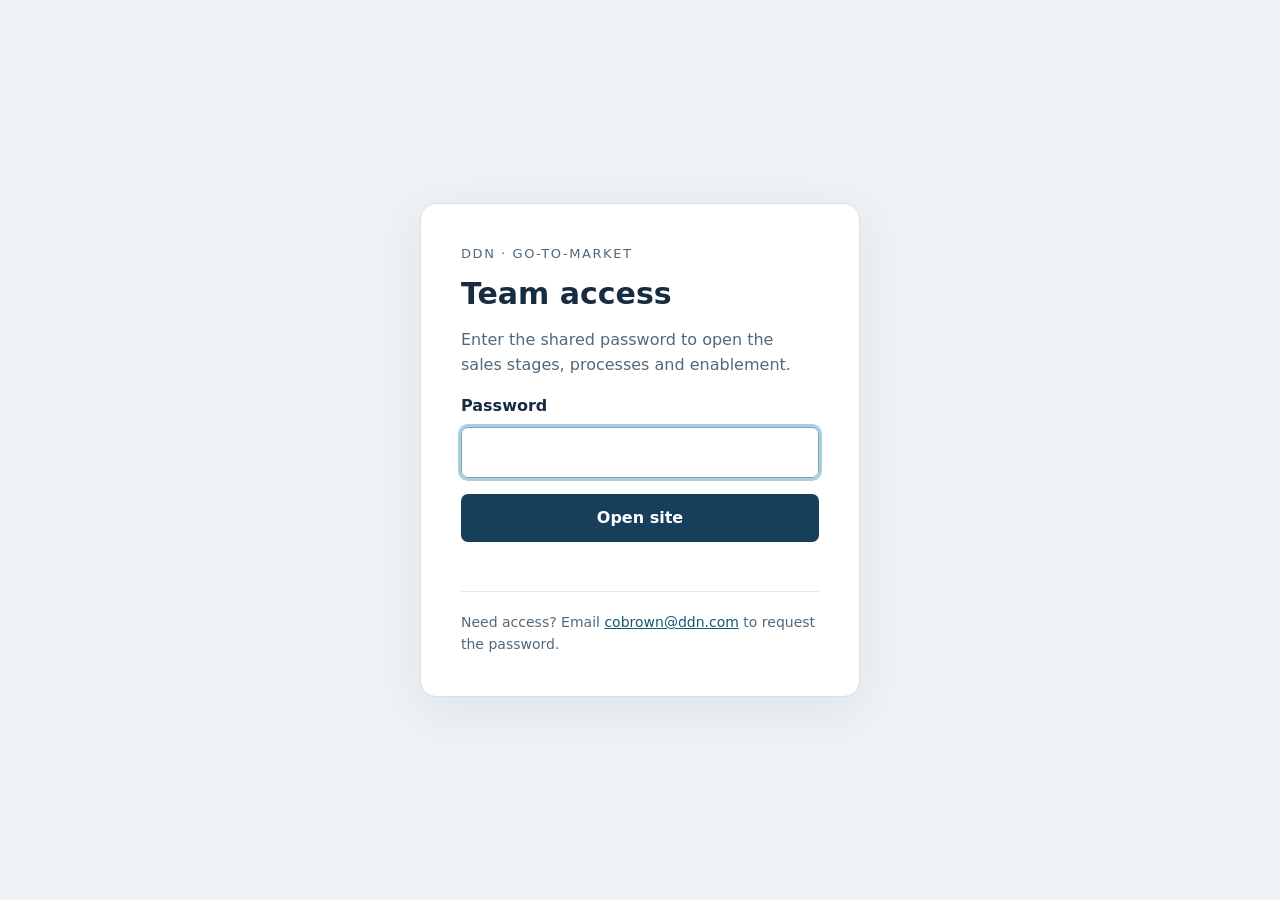
==== commit dfa0e73b: "Protect GTM publication and update operations and enablement" ====
--- a/definitions.html
+++ b/definitions.html
@@ -1 +1,8 @@
-<!doctype html><html lang="en"><head><meta charset="utf-8"><meta name="viewport" content="width=device-width,initial-scale=1"><meta name="description" content="Go-to-market definitions for sales stages, AI infrastructure and DDN terminology."><title>GTM Definitions · GTM Process</title><link rel="stylesheet" href="assets/navigation.css"><link rel="stylesheet" href="assets/learning.css"><script src="assets/learning.js" defer></script></head><body id="top" data-page="definitions"><a class="skip" href="#main">Skip to content</a><header class="topbar"><span class="brand">GTM Process</span><nav class="gtm-nav" aria-label="GTM pages"><a href="index.html">Sales Stages</a><a href="definitions.html" aria-current="page">GTM Definitions</a><a href="enablement.html">Enablement</a><a href="processes.html">GTM Processes</a><a href="permissions.html">Access & Permissions</a></nav></header><div class="definitions-shell"><main id="main"><h1>GTM Definitions</h1><section id="library" aria-label="Definitions"><div class="filters js-only" id="find"><div class="filter-grid"><div class="search-field"><label for="search">Search definitions</label><input type="search" id="search" placeholder="Try operational value, SAL, partner…" autocomplete="off" aria-controls="items"></div><div><label for="stage-filter">Stage or activity</label><select id="stage-filter"><option value="all">All stages &amp; activities</option><option value="creation">Opportunity creation</option><option value="s0">Stage 0 · Validate</option><option value="s1">Stage 1 · Discovery</option><option value="s2">Stage 2 · Solution design</option><option value="s3">Stage 3 · Buyer alignment</option><option value="s4">Stage 4 · Proposal / negotiate</option><option value="s5">Stage 5 · Procurement</option><option value="s6">Stage 6 · Won decision</option><option value="s7">Stage 7 · Closed won</option><option value="lost">Closed lost</option><option value="post">Deployment &amp; value</option><option value="ongoing">Ongoing activities</option></select></div><button type="button" id="reset">Reset</button></div><div class="alphabet" role="group" aria-label="Filter by first letter"><button type="button" data-letter="all" aria-pressed="true">All</button><button type="button" data-letter="A" aria-pressed="false">A</button><button type="button" data-letter="B" aria-pressed="false">B</button><button type="button" data-letter="C" aria-pressed="false">C</button><button type="button" data-letter="D" aria-pressed="false">D</button><button type="button" data-letter="E" aria-pressed="false">E</button><button type="button" data-letter="F" aria-pressed="false">F</button><button type="button" data-letter="G" aria-pressed="false">G</button><button type="button" data-letter="H" aria-pressed="false">H</button><button type="button" data-letter="I" aria-pressed="false">I</button><button type="button" data-letter="J" aria-pressed="false">J</button><button type="button" data-letter="L" aria-pressed="false">L</button><button type="button" data-letter="M" aria-pressed="false">M</button><button type="button" data-letter="N" aria-pressed="false">N</button><button type="button" data-letter="O" aria-pressed="false">O</button><button type="button" data-letter="P" aria-pressed="false">P</button><button type="button" data-letter="Q" aria-pressed="false">Q</button><button type="button" data-letter="R" aria-pressed="false">R</button><button type="button" data-letter="S" aria-pressed="false">S</button><button type="button" data-letter="T" aria-pressed="false">T</button><button type="button" data-letter="U" aria-pressed="false">U</button><button type="button" data-letter="V" aria-pressed="false">V</button><button type="button" data-letter="W" aria-pressed="false">W</button></div><p id="result-count" class="sr-only" role="status" aria-live="polite"></p></div><div id="empty" class="empty" hidden><h2>No matching definitions</h2><button type="button" data-reset>Reset filters</button></div><div id="items"><article class="term item" id="term-account-lifecycle-stage-als" data-stages="creation s0 s1 s2 s3 s4 s5 s6 s7 ongoing" data-search="" data-letter="A" aria-labelledby="term-account-lifecycle-stage-als-title"><h2 id="term-account-lifecycle-stage-als-title">Account Lifecycle Stage (ALS)</h2><p class="meaning">The account’s current position in the customer lifecycle.</p></article><article class="term item" id="term-account-tier" data-stages="creation s0 s1 ongoing" data-search="" data-letter="A" aria-labelledby="term-account-tier-title"><h2 id="term-account-tier-title">Account Tier</h2><p class="meaning">The account-level segmentation choice: Tier 1, Tier 2 or Tier 3. Apply the agreed tier criteria rather than inferring a tier from a single opportunity amount.</p></article><article class="term item" id="account-context" data-stages="creation s0 s1 ongoing" data-search="" data-letter="A" aria-labelledby="account-context-title"><h2 id="account-context-title">Account tier and coverage</h2><p class="meaning">Account Tier classifies an account as Tier 1, Tier 2 or Tier 3. Partner coverage and the partner’s admin contact live on the Account; RevOps Notes provides restricted operational context.</p></article><article class="term item" id="term-additional-use-case-information" data-stages="s1" data-search="" data-letter="A" aria-labelledby="term-additional-use-case-information-title"><h2 id="term-additional-use-case-information-title">Additional Use Case Information</h2><p class="meaning">The details of the customer’s workload, context and intended outcome behind the selected Use Case.</p><p class="definition-example"><span>Example</span> “Researchers need faster dataset preparation to reduce idle time between model-training experiments.”</p></article><article class="term item" id="term-administrative-outcomes" data-stages="creation s0 s1 s2 s3 s4 s5 s6 s7 lost ongoing" data-search="" data-letter="A" aria-labelledby="term-administrative-outcomes-title"><h2 id="term-administrative-outcomes-title">Administrative outcomes</h2><p class="meaning">Dispositions for records such as duplicates and internal or reference transactions, separate from sales stages and Closed lost.</p></article><article class="term item" id="term-ae-next-steps" data-stages="s1 s2 s3 s4 s5 s6 ongoing" data-search="" data-letter="A" aria-labelledby="term-ae-next-steps-title"><h2 id="term-ae-next-steps-title">AE Next Steps</h2><p class="meaning">The read-only dated history of changes to the editable Next Step. Existing automation maintains the log; a weekly review is recorded separately.</p></article><article class="term item" id="industry-ai-factory" data-stages="s1" data-search="AI factories" data-letter="A" aria-labelledby="industry-ai-factory-title"><h2 id="industry-ai-factory-title">AI factory</h2><p class="meaning">An integrated environment of compute, networking, data infrastructure and software for producing AI models and delivering AI services at scale.</p></article><article class="term item" id="industry-ai-training" data-stages="s1" data-search="model training pretraining pre-training" data-letter="A" aria-labelledby="industry-ai-training-title"><h2 id="industry-ai-training-title">AI training</h2><p class="meaning">The process of learning model parameters from data. Infrastructure needs depend on the model, dataset, training method and scale.</p></article><article class="term item" id="term-amount" data-stages="s0 s1 s2 s3 s4 s5 ongoing" data-search="" data-letter="A" aria-labelledby="term-amount-title"><h2 id="term-amount-title">Amount</h2><p class="meaning">The monetary value of the opportunity. Once a Primary Quote is selected, it supplies the quoted value.</p></article><article class="term item" id="term-aql-agentic-qualified-lead" data-stages="creation s0 s1 s2 s3 s4 s5 s6 s7 ongoing" data-search="" data-letter="A" aria-labelledby="term-aql-agentic-qualified-lead-title"><h2 id="term-aql-agentic-qualified-lead-title">AQL — Agentic Qualified Lead</h2><p class="meaning">The Contact qualification milestone supplied by PAX.AI.</p></article><article class="term item" id="partner-accounts" data-stages="s0 s1 s2 s3 s4 s5 s6 s7 ongoing" data-search="" data-letter="A" aria-labelledby="partner-accounts-title"><h2 id="partner-accounts-title">Associated accounts</h2><p class="meaning">The existing Associated accounts records show each participant’s commercial position, structured roles and contribution evidence on an opportunity.</p><p class="definition-example"><span>Example</span> Carahsoft is bill-to, SHI has its evidenced downstream role, the customer is associated, and NVIDIA involvement is captured separately.</p></article><article class="term item" id="term-association-engagement-status" data-stages="s0 s1 s2 s3 s4 s5 s6 s7 ongoing" data-search="" data-letter="A" aria-labelledby="term-association-engagement-status-title"><h2 id="term-association-engagement-status-title">Association Engagement Status</h2><p class="meaning">The Active/Inactive state of an associated account’s engagement in the opportunity.</p></article><article class="term item" id="term-association-sales-contact" data-stages="s0 s1 s2 s3 s4 s5 s6 s7 ongoing" data-search="" data-letter="A" aria-labelledby="term-association-sales-contact-title"><h2 id="term-association-sales-contact-title">Association Sales Contact</h2><p class="meaning">The sales contact for the account associated with a deal, distinct from its technical contact.</p></article><article class="term item" id="term-association-technical-contact" data-stages="s0 s1 s2 s3 s4 s5 s6 s7 ongoing" data-search="" data-letter="A" aria-labelledby="term-association-technical-contact-title"><h2 id="term-association-technical-contact-title">Association Technical Contact</h2><p class="meaning">The technical contact for the account associated with a deal, distinct from its sales contact.</p></article><article class="term item" id="term-booking-an-order" data-stages="s6 s7" data-search="" data-letter="B" aria-labelledby="term-booking-an-order-title"><h2 id="term-booking-an-order-title">Booking an Order</h2><p class="meaning">Policy-based preparation, document matching, review, cutoff and post-booking guidance. General policy reference does not automatically create Salesforce fields or gates.</p></article><article class="term item" id="booking" data-stages="s6 s7" data-search="" data-letter="B" aria-labelledby="booking-title"><h2 id="booking-title">Booking confirmation</h2><p class="meaning">OM reviews Stage 6 with GSS and accepts booking or rejects the package.</p><p class="definition-example"><span>Example</span> Only OM may edit Close Date from Stage 6 onward. Booking Date and Close Date are synonymous; later stage or integration updates cannot reset the date.</p></article><article class="term item" id="business-value" data-stages="s4 s6" data-search="" data-letter="B" aria-labelledby="business-value-title"><h2 id="business-value-title">Business Value</h2><p class="meaning">The quantified economic justification for the purchase, based on customer-validated benefits, costs and assumptions.</p><p class="definition-example"><span>Example</span> “Avoid $120,000 in annual operating costs against an $80,000 annual solution cost, using customer-validated assumptions.”</p></article><article class="term item" id="buying-committee" data-stages="s1 s2 s3 s4 s5 ongoing" data-search="" data-letter="B" aria-labelledby="buying-committee-title"><h2 id="buying-committee-title">Buying committee</h2><p class="meaning">The buying committee is the set of Salesforce Contacts participating in the purchase, with their roles assigned on the opportunity. Require selection of actual Salesforce Contacts in the stage flow: Technical Decision Maker before exiting Stage 3 to Stage 4, and Decision Maker before exiting Stage 4 to Stage 5. The selection must populate the matching Opportunity Contact Role. Reuse an existing matching role instead of duplicating it. Enforce these exit gates on stage skips as well; a narrative name without a linked Contact and role does not satisfy the gate. The Opportunity MEDDPICC view brings existing evidence together.</p></article><article class="term item" id="champion" data-stages="s2" data-search="" data-letter="C" aria-labelledby="champion-title"><h2 id="champion-title">Champion</h2><p class="meaning">An internal customer advocate whose influence and support are demonstrated through actions that help the opportunity progress.</p><p class="definition-example"><span>Example</span> The architect arranges access to the budget owner and helps validate the internal business case.</p></article><article class="term item" id="term-champs" data-stages="s0 s1" data-search="" data-letter="C" aria-labelledby="term-champs-title"><h2 id="term-champs-title">CHAMPS</h2><p class="meaning">The five qualification answers: Challenge, Authority, Money, Priority and Stack / Storage.</p></article><article class="term item" id="authority" data-stages="s0 s1" data-search="" data-letter="C" aria-labelledby="authority-title"><h2 id="authority-title">CHAMPS — Authority</h2><p class="meaning">The contact’s role and influence in the buying decision, including access to those who approve the purchase.</p><p class="definition-example"><span>Example</span> “The architect recommends the design; the infrastructure director approves the budget.”</p></article><article class="term item" id="challenge" data-stages="s0 s1" data-search="" data-letter="C" aria-labelledby="challenge-title"><h2 id="challenge-title">CHAMPS — Challenge</h2><p class="meaning">The customer’s initial problem or unmet need, supported by customer evidence.</p><p class="definition-example"><span>Example</span> “Researchers wait overnight for datasets to be ready for analysis.”</p></article><article class="term item" id="money" data-stages="s0 s1" data-search="" data-letter="C" aria-labelledby="money-title"><h2 id="money-title">CHAMPS — Money</h2><p class="meaning">Evidence of the customer’s funding, funding access and ability to pay for the project.</p><p class="definition-example"><span>Example</span> “Estimated budget: $400,000. Funding approval depends on acceptance of the business case.”</p></article><article class="term item" id="priority" data-stages="s0 s1" data-search="" data-letter="C" aria-labelledby="priority-title"><h2 id="priority-title">CHAMPS — Priority</h2><p class="meaning">The urgency and business importance of solving the customer’s problem, including the consequence of delay.</p><p class="definition-example"><span>Example</span> “The platform is needed before the January research program; delay would postpone researcher onboarding.”</p></article><article class="term item" id="stack" data-stages="s0 s1" data-search="" data-letter="C" aria-labelledby="stack-title"><h2 id="stack-title">CHAMPS — Stack / Storage</h2><p class="meaning">The customer’s current technical environment, workloads and relevant storage requirements.</p><p class="definition-example"><span>Example</span> “Shared storage supports ingest and model training; the reported ingest bottleneck needs validation.”</p></article><article class="term item" id="industry-checkpointing" data-stages="s2 s3" data-search="checkpoint checkpoints" data-letter="C" aria-labelledby="industry-checkpointing-title"><h2 id="industry-checkpointing-title">Checkpointing</h2><p class="meaning">Saving training state so a job can resume after an interruption. Checkpoint size, write time and restore time affect storage requirements and productive training time.</p></article><article class="term item" id="term-close-date" data-stages="s1 s2 s3 s4 s5 s6 ongoing" data-search="" data-letter="C" aria-labelledby="term-close-date-title"><h2 id="term-close-date-title">Close Date</h2><p class="meaning">Before Stage 6, the opportunity owner and Sales Ops may edit Close Date. From Stage 6 onward, only OM may edit it. On booking at Stage 7, OM sets Close Date to the OM acceptance date. Close Date and Booking Date are the same business date; any separate Booking Date field must remain aligned. Subsequent stage changes, delivery updates and integrations must not automatically overwrite the booked date. Retain an audit trail of authorized OM corrections; a backward stage move must not bypass the restriction.</p></article><article class="term item" id="stage-lost" data-stages="lost" data-search="" data-letter="C" aria-labelledby="stage-lost-title"><h2 id="stage-lost-title">Closed lost</h2><p class="meaning">The outcome recording the customer’s decision not to buy, with the reason, competitive outcome, learning and follow-up.</p></article><article class="term item" id="term-commit" data-stages="creation s0 s1 s2 s3 s4 s5 s6 s7 lost ongoing" data-search="" data-letter="C" aria-labelledby="term-commit-title"><h2 id="term-commit-title">Commit</h2><p class="meaning">The sales forecast category for Stages 5–6.</p></article><article class="term item" id="term-competitor-detail-if-other" data-stages="s2 lost" data-search="" data-letter="C" aria-labelledby="term-competitor-detail-if-other-title"><h2 id="term-competitor-detail-if-other-title">Competitor Detail (if Other)</h2><p class="meaning">The company name required whenever Other is selected in Competitors or Competitor Lost To.</p></article><article class="term item" id="term-competitor-lost-to" data-stages="s2 lost" data-search="" data-letter="C" aria-labelledby="term-competitor-lost-to-title"><h2 id="term-competitor-lost-to-title">Competitor Lost To</h2><p class="meaning">The competitive outcome at loss. Optional for Opportunity Misqualified, Project Cancelled / Budget Lost and No Decision / Went Dark; required for other reasons. Record only a supported outcome.</p><p class="definition-example"><span>Example</span> The project is cancelled without a confirmed vendor selection. Competitor Lost To can remain blank; the loss reason and explanation are still recorded.</p></article><article class="term item" id="competition" data-stages="s2 lost" data-search="" data-letter="C" aria-labelledby="competition-title"><h2 id="competition-title">Competitors and status quo</h2><p class="meaning">The alternatives the customer is considering, including other vendors and keeping the current approach.</p></article><article class="term item" id="term-contact-for-win-loss-interview" data-stages="s6 lost ongoing" data-search="" data-letter="C" aria-labelledby="term-contact-for-win-loss-interview-title"><h2 id="term-contact-for-win-loss-interview-title">Contact for Win/Loss Interview</h2><p class="meaning">The customer Contact the Win/Loss team may approach when interview eligibility is Yes.</p></article><article class="term item" id="term-conversion-contact" data-stages="creation s0 s1 s2 s3 s4 s5 s6 s7 ongoing" data-search="" data-letter="C" aria-labelledby="term-conversion-contact-title"><h2 id="term-conversion-contact-title">Conversion Contact</h2><p class="meaning">The designated originating Contact resolved and associated with the opportunity for conversion tracking.</p></article><article class="term item" id="conversion" data-stages="creation s0 s1 s2 s3 s4 s5 s6 s7 ongoing" data-search="" data-letter="C" aria-labelledby="conversion-title"><h2 id="conversion-title">Conversion tracking</h2><p class="meaning">MQL and AQL are distinct Contact qualification paths. Opportunity creation records SAL; first qualified pipeline entry records SQL, including valid skips past Discovery.</p></article><article class="term item" id="deployment" data-stages="s7 post ongoing" data-search="" data-letter="C" aria-labelledby="deployment-title"><h2 id="deployment-title">Coordinating deployment Case</h2><p class="meaning">The coordinating deployment Case starts when OM books the deal at Stage 7. It holds the delivery plan, workstreams and responsibilities through Stage 7 and after the Opportunity ends. Extend the existing Stage 7 coordinating deployment Case handoff: derive hardware/software/both from Opportunity Products and transfer it with applicable acceptance-testing requirements, support/start/end dates, logistics and licensing information. OM and GSS record confirmation that the in-scope delivery is on-site and working on the deployment Case. Keep receipt, working deployment, contractual acceptance and value realization distinct. Record actual events when they occur; later deployment evidence must not delay booking. Reuse the existing Case on retry/re-entry.</p></article><article class="term item" id="industry-cost-per-token" data-stages="s4 s6" data-search="cost per million tokens inference economics" data-letter="C" aria-labelledby="industry-cost-per-token-title"><h2 id="industry-cost-per-token-title">Cost per token</h2><p class="meaning">The cost of processing or generating tokens under a defined workload and cost scope, often expressed per million tokens. Provider delivery cost and the customer’s billed price are different measures.</p></article><article class="term item" id="industry-csp-cloud-service-provider" data-stages="s0 s1 s2 s3 s4 s5 s6 s7 ongoing" data-search="CSPs" data-letter="C" aria-labelledby="industry-csp-cloud-service-provider-title"><h2 id="industry-csp-cloud-service-provider-title">CSP — Cloud Service Provider</h2><p class="meaning">A company that delivers computing, storage, networking or software services over a network. NeoClouds are a specialized type of CSP.</p></article><article class="term item" id="term-customer-commitment-customer-commitment-files" data-stages="s5" data-search="" data-letter="C" aria-labelledby="term-customer-commitment-customer-commitment-files-title"><h2 id="term-customer-commitment-customer-commitment-files-title">Customer Commitment / Customer Commitment Files</h2><p class="meaning">Confirmation of the secured purchase order and its supporting document, using Salesforce Files for the PO.</p></article><article class="term item" id="term-customer-commitment-document" data-stages="s5" data-search="" data-letter="C" aria-labelledby="term-customer-commitment-document-title"><h2 id="term-customer-commitment-document-title">Customer Commitment Document</h2><p class="meaning">A PO, fully executed contract or both establishing the binding purchase obligation. A qualifying contract needs no PO unless the contract makes one a condition. Match the document to the approved final Primary Quote.</p></article><article class="term item" id="meetings" data-stages="s0 s1 s2 s3 s4 s5 s6 s7 post ongoing" data-search="" data-letter="C" aria-labelledby="meetings-title"><h2 id="meetings-title">Customer meetings and follow-up</h2><p class="meaning">Meeting Tasks connect a customer conversation to its owner, date, account or deal, outcome and next actions. Synergy can create follow-up Tasks by voice; calendar sync is still outstanding.</p></article><article class="term item" id="industry-data-ingest" data-stages="s2 s3" data-search="ingestion data ingestion" data-letter="D" aria-labelledby="industry-data-ingest-title"><h2 id="industry-data-ingest-title">Data ingest</h2><p class="meaning">Bringing data from its sources into a platform so it can be stored, prepared and used. Ingest rate and data format affect how quickly new data becomes available.</p></article><article class="term item" id="industry-data-locality" data-stages="s2 s3" data-search="data placement" data-letter="D" aria-labelledby="industry-data-locality-title"><h2 id="industry-data-locality-title">Data locality</h2><p class="meaning">How close data is to the compute that uses it, physically or logically. Placement affects transfer time, network traffic and the need to copy datasets.</p></article><article class="term item" id="industry-data-pipeline" data-stages="s2 s3" data-search="AI pipeline data pipelines" data-letter="D" aria-labelledby="industry-data-pipeline-title"><h2 id="industry-data-pipeline-title">Data pipeline</h2><p class="meaning">The sequence that collects, moves, prepares and delivers data to a workload. A slow step can limit the entire workflow even when GPUs are available.</p></article><article class="term item" id="industry-data-staging" data-stages="s2 s3" data-search="dataset staging" data-letter="D" aria-labelledby="industry-data-staging-title"><h2 id="industry-data-staging-title">Data staging</h2><p class="meaning">Placing the required dataset where a workload can access it before processing begins. Staging time can delay the start of a training or analysis job.</p></article><article class="term item" id="industry-ddn-data-intelligence-platform" data-stages="s2 s3" data-search="DDN platform data intelligence" data-letter="D" aria-labelledby="industry-ddn-data-intelligence-platform-title"><h2 id="industry-ddn-data-intelligence-platform-title">DDN Data Intelligence Platform</h2><p class="meaning">DDN’s data infrastructure platform, including EXAScaler and Infinia, for storing, accessing and managing data across AI and HPC workflows.</p></article><article class="term item" id="deal-context" data-stages="s2 s3 ongoing" data-search="" data-letter="D" aria-labelledby="deal-context-title"><h2 id="deal-context-title">Deal context and technical evidence</h2><p class="meaning">The customer, solution and business-need summary, supported by links to current technical documentation.</p></article><article class="term item" id="term-deal-registration" data-stages="creation s0" data-search="" data-letter="D" aria-labelledby="term-deal-registration-title"><h2 id="term-deal-registration-title">Deal registration</h2><p class="meaning">A partner registration linked to a deal. It can apply regardless of who originated the opportunity and does not automatically determine Opportunity Source.</p><p class="definition-example"><span>Example</span> A seller-originated deal can retain Direct source when a transacting partner later registers it.</p></article><article class="term item" id="term-deal-team-loss-report" data-stages="lost" data-search="" data-letter="D" aria-labelledby="term-deal-team-loss-report-title"><h2 id="term-deal-team-loss-report-title">Deal Team Loss Report</h2><p class="meaning">The restricted report due within two business days for a qualifying loss.</p></article><article class="term item" id="term-deal-team-win-report" data-stages="s6 s7 ongoing" data-search="" data-letter="D" aria-labelledby="term-deal-team-win-report-title"><h2 id="term-deal-team-win-report-title">Deal Team Win Report</h2><p class="meaning">The additional win report required above $2M.</p></article><article class="term item" id="criteria" data-stages="s2" data-search="" data-letter="D" aria-labelledby="criteria-title"><h2 id="criteria-title">Decision Criteria</h2><p class="meaning">The requirements the customer uses to evaluate and compare solutions.</p><p class="definition-example"><span>Example</span> The solution must meet the agreed workload performance, usable capacity and integration requirements.</p></article><article class="term item" id="decision-process" data-stages="s3" data-search="" data-letter="D" aria-labelledby="decision-process-title"><h2 id="decision-process-title">Decision Process</h2><p class="meaning">The steps, participants and timing through which the customer selects a solution.</p><p class="definition-example"><span>Example</span> Technical review → director’s value review → steering committee selection.</p></article><article class="term item" id="term-delivery-notes" data-stages="s3 s4 s5 s6 s7 ongoing" data-search="" data-letter="D" aria-labelledby="term-delivery-notes-title"><h2 id="term-delivery-notes-title">Delivery Notes</h2><p class="meaning">Instructions and context for shipping, receiving and deployment.</p><p class="definition-example"><span>Example</span> “Receiving dock open weekdays 08:00–16:00. Confirm site access with the receiving contact before dispatch.”</p></article><article class="term item" id="invoice" data-stages="s7" data-search="" data-letter="D" aria-labelledby="invoice-title"><h2 id="invoice-title">Delivery-led Opportunity completion</h2><p class="meaning">Stage 7 — Closed Won is the final won Opportunity stage. OM and GSS coordinate fulfillment, invoice reconciliation, deployment and customer receipt from Stage 7 through the linked Order and deployment Case. Record shipping, partial and complete receipt, installation, on-site/working confirmation and contractual acceptance as distinct actual events. Invoice Reference and Invoice Date are populated when issued; neither future delivery nor invoice issuance is a prerequisite for booking. Keep Forecast Category (Sales) = Won. Deployment and value realization continue on the Case without advancing or reopening the Opportunity. Preserve booked facts and authorized post-booking updates.</p><p class="definition-example"><span>Example</span> No. OM booking completes the won Opportunity at Stage 7; delivery and invoicing continue through the Order and Case.</p></article><article class="term item" id="stage-post" data-stages="post" data-search="" data-letter="D" aria-labelledby="stage-post-title"><h2 id="stage-post-title">Deployment &amp; value</h2><p class="meaning">The delivery and validation of the customer’s agreed outcome, managed on the coordinating Case. It continues after booking rather than adding an Opportunity stage.</p></article><article class="term item" id="term-deployment-case-link" data-stages="s7 post ongoing" data-search="" data-letter="D" aria-labelledby="term-deployment-case-link-title"><h2 id="term-deployment-case-link-title">Deployment Case Link</h2><p class="meaning">The Opportunity link to the coordinating PS deployment Case started at Stage 7 booking; it remains available through Stage 7 and subsequent Case work.</p><p class="definition-example"><span>Example</span> OM books the deal at Stage 7, and the same transition creates or links one coordinating Case for GSS.</p></article><article class="term item" id="term-description" data-stages="s2 s3 ongoing" data-search="" data-letter="D" aria-labelledby="term-description-title"><h2 id="term-description-title">Description</h2><p class="meaning">The concise opportunity narrative covering customer context, intended solution and business need, required in Stage 2.</p><p class="definition-example"><span>Example</span> “The lab needs to reduce dataset preparation delays for a new research program using a validated storage configuration.”</p></article><article class="term item" id="economic-buyer" data-stages="s3" data-search="" data-letter="E" aria-labelledby="economic-buyer-title"><h2 id="economic-buyer-title">Economic Buyer</h2><p class="meaning">The person who controls the budget for the purchase.</p></article><article class="term item" id="industry-enterprise-ai" data-stages="s1" data-search="" data-letter="E" aria-labelledby="industry-enterprise-ai-title"><h2 id="industry-enterprise-ai-title">Enterprise AI</h2><p class="meaning">AI applied to an organization’s business workflows and data, with the security, governance and operational controls needed for production use.</p></article><article class="term item" id="term-estimated-shipping-date" data-stages="s3 s4 s5 s6 s7 ongoing" data-search="" data-letter="E" aria-labelledby="term-estimated-shipping-date-title"><h2 id="term-estimated-shipping-date-title">Estimated Shipping Date</h2><p class="meaning">The date the order is expected to ship.</p></article><article class="term item" id="industry-exascaler" data-stages="s2 s3" data-search="DDN EXAScaler EXA" data-letter="E" aria-labelledby="industry-exascaler-title"><h2 id="industry-exascaler-title">EXAScaler</h2><p class="meaning">DDN’s Lustre-based parallel file system solution for high-throughput AI and HPC workloads. It provides shared file access for many compute clients working at scale.</p></article><article class="term item" id="industry-file-storage" data-stages="s2 s3" data-search="file system filesystem" data-letter="F" aria-labelledby="industry-file-storage-title"><h2 id="industry-file-storage-title">File storage</h2><p class="meaning">Storage accessed as named files in directories through a file system. Applications use file operations to open, read, write and manage data.</p></article><article class="term item" id="term-final-agreements-received" data-stages="s5" data-search="" data-letter="F" aria-labelledby="term-final-agreements-received-title"><h2 id="term-final-agreements-received-title">Final Agreements Received</h2><p class="meaning">Confirmation that the final agreements needed to complete procurement have been received.</p></article><article class="term item" id="industry-fine-tuning" data-stages="s1" data-search="fine tuning finetuning" data-letter="F" aria-labelledby="industry-fine-tuning-title"><h2 id="industry-fine-tuning-title">Fine-tuning</h2><p class="meaning">Additional training of an existing model on selected data to adapt it to a task, domain or behavior. It changes model parameters.</p></article><article class="term item" id="forecast" data-stages="creation s0 s1 s2 s3 s4 s5 s6 s7 lost ongoing" data-search="" data-letter="F" aria-labelledby="forecast-title"><h2 id="forecast-title">Forecast Category (Sales)</h2><p class="meaning">Forecast Category (Sales) is the system-maintained classification derived from the permitted sales stage. Renewals explicitly include Stage 5 Procurement / Commit between Stage 4 and Won Decision.</p></article><article class="term item" id="industry-gpu-capacity-occupancy" data-stages="s4 s6" data-search="commercial utilization commercial utilisation sold capacity" data-letter="G" aria-labelledby="industry-gpu-capacity-occupancy-title"><h2 id="industry-gpu-capacity-occupancy-title">GPU capacity occupancy</h2><p class="meaning">The share of a provider’s available GPU capacity allocated or committed to customers over a defined period. This commercial measure is separate from GPU compute utilization and CUDA SM occupancy.</p><p class="definition-example"><span>Example</span> If 80 of 100 comparable GPUs are customer-allocated for the same period, allocation-based capacity occupancy is 80%.</p></article><article class="term item" id="industry-gpu-cluster" data-stages="s0 s1" data-search="clusters" data-letter="G" aria-labelledby="industry-gpu-cluster-title"><h2 id="industry-gpu-cluster-title">GPU cluster</h2><p class="meaning">A connected group of GPU servers that can run coordinated workloads. Cluster performance depends on compute, networking, storage and software working together.</p></article><article class="term item" id="industry-gpu-memory-utilization" data-stages="s2 s3" data-search="VRAM memory usage" data-letter="G" aria-labelledby="industry-gpu-memory-utilization-title"><h2 id="industry-gpu-memory-utilization-title">GPU memory utilization</h2><p class="meaning">A GPU memory metric whose meaning depends on the tool: it may describe memory activity or the share of memory capacity occupied. State the metric explicitly; neither is the same as compute utilization.</p></article><article class="term item" id="industry-gpu-starvation" data-stages="s2" data-search="data starvation GPU idle idle GPUs" data-letter="G" aria-labelledby="industry-gpu-starvation-title"><h2 id="industry-gpu-starvation-title">GPU starvation</h2><p class="meaning">A situation in which GPUs wait for input data instead of progressing the workload. Storage, networking or data preparation may cause the delay; the bottleneck needs measurement.</p></article><article class="term item" id="industry-gpu-usage-consumption" data-stages="s3" data-search="GPU consumption GPU use" data-letter="G" aria-labelledby="industry-gpu-usage-consumption-title"><h2 id="industry-gpu-usage-consumption-title">GPU usage / consumption</h2><p class="meaning">The amount of GPU resource used or allocated over a period, often measured in GPU-hours. Specify whether the figure means allocated time, billed consumption or active computation.</p><p class="definition-example"><span>Example</span> Eight GPUs allocated for ten hours equal 80 allocated GPU-hours, even if the workload leaves them idle part of the time.</p></article><article class="term item" id="industry-gpu-utilization" data-stages="s3" data-search="GPU utilisation" data-letter="G" aria-labelledby="industry-gpu-utilization-title"><h2 id="industry-gpu-utilization-title">GPU utilization</h2><p class="meaning">A measure of GPU activity over time. NVIDIA’s common utilization metric reports the share of sampled time with a GPU kernel running; a high reading alone does not prove useful work or peak efficiency.</p><p class="definition-example"><span>Example</span> A GPU can be allocated to a paying customer all day while spending part of that day waiting for data.</p></article><article class="term item" id="industry-gpu-graphics-processing-unit" data-stages="s0 s1" data-search="GPUs accelerator" data-letter="G" aria-labelledby="industry-gpu-graphics-processing-unit-title"><h2 id="industry-gpu-graphics-processing-unit-title">GPU — Graphics Processing Unit</h2><p class="meaning">A processor designed to perform many calculations in parallel. GPUs accelerate AI training, inference and other compute-intensive workloads.</p></article><article class="term item" id="industry-gpu-hour" data-stages="s4 s6" data-search="GPU hours GPU-hours" data-letter="G" aria-labelledby="industry-gpu-hour-title"><h2 id="industry-gpu-hour-title">GPU-hour</h2><p class="meaning">One GPU allocated or used for one hour, under a stated measurement or billing definition. GPU model, service configuration and billing terms must be comparable when discussing price per GPU-hour.</p></article><article class="term item" id="industry-gpuaas-gpu-as-a-service" data-stages="s1" data-search="GPU-as-a-service GPU as a service" data-letter="G" aria-labelledby="industry-gpuaas-gpu-as-a-service-title"><h2 id="industry-gpuaas-gpu-as-a-service-title">GPUaaS — GPU as a Service</h2><p class="meaning">Access to a provider’s GPUs as a service, rather than purchasing and operating the hardware. The offer may include storage, networking and management.</p></article><article class="term item" id="industry-hpc-high-performance-computing" data-stages="s1" data-search="high performance computing" data-letter="H" aria-labelledby="industry-hpc-high-performance-computing-title"><h2 id="industry-hpc-high-performance-computing-title">HPC — High-Performance Computing</h2><p class="meaning">Using powerful, often interconnected computers to solve demanding problems such as simulation, modeling and scientific analysis. HPC and AI can share data infrastructure while having different workload needs.</p></article><article class="term item" id="industry-hyperscaler" data-stages="s0 s1 s2 s3 s4 s5 s6 s7 ongoing" data-search="hyperscalers" data-letter="H" aria-labelledby="industry-hyperscaler-title"><h2 id="industry-hyperscaler-title">Hyperscaler</h2><p class="meaning">A provider operating cloud infrastructure at very large scale, usually with a broad portfolio of services and regions. AWS, Microsoft Azure and Google Cloud are common examples.</p></article><article class="term item" id="pain" data-stages="s2" data-search="" data-letter="I" aria-labelledby="pain-title"><h2 id="pain-title">Identify Pain</h2><p class="meaning">The customer’s problem and its validated impact on people, operations or business results. It develops the initial CHAMPS Challenge into a clear reason to act.</p><p class="definition-example"><span>Example</span> “Staging delays cause missed processing windows and repeated rescheduling each week.”</p></article><article class="term item" id="term-in-progress-technical-outcome" data-stages="s3" data-search="" data-letter="I" aria-labelledby="term-in-progress-technical-outcome-title"><h2 id="term-in-progress-technical-outcome-title">In Progress — Technical Outcome</h2><p class="meaning">Technical evaluation or customer preference is not yet resolved. Record blockers and next actions; this state cannot pass the Stage 3 exit gate.</p></article><article class="term item" id="term-incumbent-vendor-s" data-stages="s2 lost" data-search="" data-letter="I" aria-labelledby="term-incumbent-vendor-s-title"><h2 id="term-incumbent-vendor-s-title">Incumbent Vendor(s)</h2><p class="meaning">The vendors the customer currently uses, or Not Applicable if there are none.</p></article><article class="term item" id="term-indirect-route-type" data-stages="s1" data-search="" data-letter="I" aria-labelledby="term-indirect-route-type-title"><h2 id="term-indirect-route-type-title">Indirect Route Type</h2><p class="meaning">The specific purchasing motion used when Route to Market is Indirect.</p></article><article class="term item" id="industry-inference" data-stages="s1" data-search="inferencing model serving" data-letter="I" aria-labelledby="industry-inference-title"><h2 id="industry-inference-title">Inference</h2><p class="meaning">Running a trained model on new inputs to produce outputs, such as answers, predictions or generated content.</p></article><article class="term item" id="industry-infinia" data-stages="s2 s3" data-search="DDN Infinia" data-letter="I" aria-labelledby="industry-infinia-title"><h2 id="industry-infinia-title">Infinia</h2><p class="meaning">DDN’s software-defined data platform with multi-tenancy, metadata capabilities and multi-protocol access. It supports data-intensive workflows including AI data preparation, analytics and inference.</p></article><article class="term item" id="term-invoice-reference-invoice-date" data-stages="s7" data-search="" data-letter="I" aria-labelledby="term-invoice-reference-invoice-date-title"><h2 id="term-invoice-reference-invoice-date-title">Invoice Reference / Invoice Date</h2><p class="meaning">Evidence recorded and reconciled when the financial invoice is issued.</p><p class="definition-example"><span>Example</span> The Opportunity is Closed Won at Stage 7; OM records invoice evidence when issued and verifies actual delivery separately on the Order/Case.</p></article><article class="term item" id="industry-iops-input-output-operations-per-second" data-stages="s2 s3" data-search="I/O operations" data-letter="I" aria-labelledby="industry-iops-input-output-operations-per-second-title"><h2 id="industry-iops-input-output-operations-per-second-title">IOPS — Input/Output Operations per Second</h2><p class="meaning">The number of storage read or write operations completed each second. Interpret IOPS alongside operation size, access pattern and latency.</p></article><article class="term item" id="term-ipg-finalized" data-stages="s4 s5 s6 ongoing" data-search="" data-letter="I" aria-labelledby="term-ipg-finalized-title"><h2 id="term-ipg-finalized-title">IPG Finalized</h2><p class="meaning">Keep Estimated Shipping Date and Requested Delivery Date in Stage 5 where applicable. Software-only deals are exempt from hardware-specific delivery requests. Retain the existing hardware IPG disposition and exception behavior; software-only may use Not Required. Do not invent shipping dates for software.</p></article><article class="term item" id="ipg" data-stages="s4 s5 s6 ongoing" data-search="" data-letter="I" aria-labelledby="ipg-title"><h2 id="ipg-title">IPG Process</h2><p class="meaning">The IPG process gathers, finalizes and submits the required package during procurement and carries it into the order and deployment handoff. Keep Estimated Shipping Date and Requested Delivery Date in Stage 5 where applicable. Software-only deals are exempt from hardware-specific delivery requests. Retain the existing hardware IPG disposition and exception behavior; software-only may use Not Required. Do not invent shipping dates for software.</p></article><article class="term item" id="term-joint" data-stages="creation s0 s1 s2 s3 s4 s5 s6 s7 ongoing" data-search="" data-letter="J" aria-labelledby="term-joint-title"><h2 id="term-joint-title">Joint</h2><p class="meaning">For non-Partner-only opportunities, classification when the first qualifying partner event occurs in Stages 3–6.</p><p class="definition-example"><span>Example</span> The first qualifying partner event occurs in Stage 4.</p></article><article class="term item" id="industry-latency" data-stages="s2 s3" data-search="response time p99" data-letter="L" aria-labelledby="industry-latency-title"><h2 id="industry-latency-title">Latency</h2><p class="meaning">The time taken to complete a defined operation or return a response. State the operation and measurement, such as average or 99th-percentile read latency.</p></article><article class="term item" id="logistics" data-stages="s3 s4 s5 s6 s7 ongoing" data-search="" data-letter="L" aria-labelledby="logistics-title"><h2 id="logistics-title">Lead time and logistics</h2><p class="meaning">Logistics planning aligns the customer’s requested installation with shipping, delivery, receiving and deployment responsibilities. Capture Digital or Physical documentation/media fulfillment separately from IPG. Digital requires a fulfillment email. Prompt in Stage 4 and require completion before leaving Stage 5. Replace the existing booking question rather than duplicating it. Keep Estimated Shipping Date and Requested Delivery Date in Stage 5 where applicable. Software-only deals are exempt from hardware-specific delivery requests. Retain the existing hardware IPG disposition and exception behavior; software-only may use Not Required. Do not invent shipping dates for software.</p></article><article class="term item" id="industry-llm-large-language-model" data-stages="s1" data-search="LLMs language models" data-letter="L" aria-labelledby="industry-llm-large-language-model-title"><h2 id="industry-llm-large-language-model-title">LLM — Large Language Model</h2><p class="meaning">An AI model trained on large amounts of data to understand and generate language. Its size and usage pattern affect memory, compute and data requirements.</p></article><article class="term item" id="term-loss" data-stages="creation s0 s1 s2 s3 s4 s5 s6 s7 lost ongoing" data-search="" data-letter="L" aria-labelledby="term-loss-title"><h2 id="term-loss-title">Loss</h2><p class="meaning">The sales forecast category for Closed lost.</p></article><article class="term item" id="term-loss-reason" data-stages="lost" data-search="" data-letter="L" aria-labelledby="term-loss-reason-title"><h2 id="term-loss-reason-title">Loss Reason</h2><p class="meaning">The specific reason the customer did not buy.</p></article><article class="term item" id="term-loss-reason-details" data-stages="lost" data-search="" data-letter="L" aria-labelledby="term-loss-reason-details-title"><h2 id="term-loss-reason-details-title">Loss Reason Details</h2><p class="meaning">The explanation and evidence behind the loss, including the customer’s decision, relevant factors and lessons.</p></article><article class="term item" id="loss" data-stages="lost" data-search="" data-letter="L" aria-labelledby="loss-title"><h2 id="loss-title">Lost deal review</h2><p class="meaning">An assessment of why the customer did not buy, what the team learned and what follow-up is appropriate.</p></article><article class="term item" id="term-lost-next-step-recommendation" data-stages="lost" data-search="" data-letter="L" aria-labelledby="term-lost-next-step-recommendation-title"><h2 id="term-lost-next-step-recommendation-title">Lost — Next Step Recommendation</h2><p class="meaning">The recommended follow-up after the opportunity is lost.</p><p class="definition-example"><span>Example</span> “Reconnect after the customer’s next funding review in January.”</p></article><article class="term item" id="industry-lustre" data-stages="s2 s3" data-search="Lustre file system" data-letter="L" aria-labelledby="industry-lustre-title"><h2 id="industry-lustre-title">Lustre</h2><p class="meaning">An open-source parallel file system designed for large-scale, high-performance computing. DDN EXAScaler builds on Lustre.</p></article><article class="term item" id="term-meddpicc-opportunity-view" data-stages="s1 s2 s3 s4 s5 ongoing" data-search="" data-letter="M" aria-labelledby="term-meddpicc-opportunity-view-title"><h2 id="term-meddpicc-opportunity-view-title">MEDDPICC Opportunity view</h2><p class="meaning">A consolidated view of existing MEDDPICC fields and buying roles. Map Metrics and other gaps before creating additional storage.</p></article><article class="term item" id="term-meeting-task" data-stages="s0 s1 s2 s3 s4 s5 s6 s7 post ongoing" data-search="" data-letter="M" aria-labelledby="term-meeting-task-title"><h2 id="term-meeting-task-title">Meeting Task</h2><p class="meaning">A Task that records a customer meeting’s purpose, owner, scheduled date, customer/deal relationship and outcome. Follow-up actions are separate owned Tasks.</p></article><article class="term item" id="industry-metadata" data-stages="s2 s3" data-search="metadata operations" data-letter="M" aria-labelledby="industry-metadata-title"><h2 id="industry-metadata-title">Metadata</h2><p class="meaning">Information describing data, such as its name, size, owner, timestamps or tags. Metadata performance matters when applications discover or manage large numbers of files or objects.</p></article><article class="term item" id="industry-model-loading" data-stages="s2 s3" data-search="model load weights" data-letter="M" aria-labelledby="industry-model-loading-title"><h2 id="industry-model-loading-title">Model loading</h2><p class="meaning">Moving model weights from storage into the memory needed to run the model. Loading time can affect service startup, recovery and switching between models.</p></article><article class="term item" id="term-mql-marketing-qualified-lead" data-stages="creation s0 s1 s2 s3 s4 s5 s6 s7 ongoing" data-search="" data-letter="M" aria-labelledby="term-mql-marketing-qualified-lead-title"><h2 id="term-mql-marketing-qualified-lead-title">MQL — Marketing Qualified Lead</h2><p class="meaning">The Contact qualification milestone supplied by Marketing’s automation platform.</p></article><article class="term item" id="industry-multi-tenancy" data-stages="s2 s3" data-search="multitenancy multi tenant" data-letter="M" aria-labelledby="industry-multi-tenancy-title"><h2 id="industry-multi-tenancy-title">Multi-tenancy</h2><p class="meaning">Serving multiple tenants on shared infrastructure while keeping their data, access and resource controls separate. Isolation and predictable performance matter when different customers share the platform.</p></article><article class="term item" id="industry-ncp-nvidia-cloud-partner" data-stages="s1 s2 s3 s4 s5 s6 ongoing" data-search="NCPs NVIDIA cloud provider" data-letter="N" aria-labelledby="industry-ncp-nvidia-cloud-partner-title"><h2 id="industry-ncp-nvidia-cloud-partner-title">NCP — NVIDIA Cloud Partner</h2><p class="meaning">An AI cloud provider in the NVIDIA Partner Network that delivers services built on NVIDIA’s accelerated computing platform. It is a partner designation, not a synonym for every GPU cloud provider.</p></article><article class="term item" id="industry-neocloud" data-stages="s0 s1 s2 s3 s4 s5 s6 s7 ongoing" data-search="neoclouds neo cloud GPU cloud provider" data-letter="N" aria-labelledby="industry-neocloud-title"><h2 id="industry-neocloud-title">NeoCloud</h2><p class="meaning">A cloud provider focused on GPU computing and AI workloads such as training and inference. NeoCloud describes the business model; NCP describes a relationship with NVIDIA. A company can be both.</p></article><article class="term item" id="term-next-step" data-stages="s1 s2 s3 s4 s5 s6 ongoing" data-search="" data-letter="N" aria-labelledby="term-next-step-title"><h2 id="term-next-step-title">Next Step</h2><p class="meaning">A dated customer-facing action maintained with expected Close Date in open Stages 1–6.</p><p class="definition-example"><span>Example</span> “Friday: AE and director review the business case and confirm the procurement sequence.”</p></article><article class="term item" id="next-steps" data-stages="s1 s2 s3 s4 s5 s6 ongoing" data-search="" data-letter="N" aria-labelledby="next-steps-title"><h2 id="next-steps-title">Next Steps and Close Date review</h2><p class="meaning">Keep AE and SE next actions current and expected timing visible; only OM may edit Close Date from Stage 6 onward.</p><p class="definition-example"><span>Example</span> Keep the booked Close Date locked and revise the delivery plan on the Order/Case.</p></article><article class="term item" id="nvidia" data-stages="s1 s2 s3 s4 s5 s6 ongoing" data-search="" data-letter="N" aria-labelledby="nvidia-title"><h2 id="nvidia-title">NVIDIA Engagement</h2><p class="meaning">NVIDIA Engagement is required on entry to Stage 2. Engaged selections require the people and GPU/project information; Not Engaged does not hide GPU data.</p><p class="definition-example"><span>Example</span> Technical Support selected; NVIDIA technical and sales contacts linked with roles; GPU type, quantity and project type complete.</p></article><article class="term item" id="term-nvidia-engagement-status" data-stages="s1 s2 s3 s4 s5 s6 ongoing" data-search="" data-letter="N" aria-labelledby="term-nvidia-engagement-status-title"><h2 id="term-nvidia-engagement-status-title">NVIDIA Engagement Status (legacy mapping)</h2><p class="meaning">Legacy mapping to confirm. The approved requirement uses NVIDIA Engagement; no separate required status field is added by the October 21 changes.</p></article><article class="term item" id="industry-nvidia-certified-storage" data-stages="s1 s2 s3 s4 s5 s6 ongoing" data-search="NVIDIA certification certified storage" data-letter="N" aria-labelledby="industry-nvidia-certified-storage-title"><h2 id="industry-nvidia-certified-storage-title">NVIDIA-Certified Storage</h2><p class="meaning">NVIDIA’s program for validating storage against specified AI infrastructure requirements. Certification applies to the tested product and configuration scope, not automatically to every offering from a vendor.</p></article><article class="term item" id="industry-object-storage" data-stages="s2 s3" data-search="object store" data-letter="O" aria-labelledby="industry-object-storage-title"><h2 id="industry-object-storage-title">Object storage</h2><p class="meaning">Storage that organizes data as objects with identifiers and metadata, typically accessed through an API. It differs from accessing files through a mounted directory hierarchy.</p></article><article class="term item" id="industry-off-taker" data-stages="s0 s1 s2 s3 s4 s5 s6 s7 ongoing" data-search="offtaker off taker offtakers off-takers" data-letter="O" aria-labelledby="industry-off-taker-title"><h2 id="industry-off-taker-title">Off-taker</h2><p class="meaning">The customer buying GPU capacity or AI services from a NeoCloud or NVIDIA Cloud Partner (NCP). The provider may buy DDN infrastructure to serve that customer; the off-taker is not necessarily DDN’s direct buyer.</p><p class="definition-example"><span>Example</span> An AI company reserves a GPU cluster from a NeoCloud. The AI company is the off-taker; the NeoCloud operates the service.</p></article><article class="term item" id="term-ok-to-interview-win-loss" data-stages="s6 lost ongoing" data-search="" data-letter="O" aria-labelledby="term-ok-to-interview-win-loss-title"><h2 id="term-ok-to-interview-win-loss-title">OK to Interview (Win/Loss)?</h2><p class="meaning">Whether the Win/Loss team may approach a customer Contact. Required for applicable New / Existing (renewals excluded) outcomes, except Stage 0 Opportunity Misqualified. Yes needs a Contact; No needs a cannot-approach reason.</p></article><article class="term item" id="term-om-rejection" data-stages="s6 s7" data-search="" data-letter="O" aria-labelledby="term-om-rejection-title"><h2 id="term-om-rejection-title">OM rejection</h2><p class="meaning">OM may reject an opportunity from Stage 6 — Won Decision back to Stage 5 — Procurement. Require Order Review Status = Rejected, a rejection sub-status and explanatory notes. For every rejection, send email and Salesforce notifications to the opportunity owner and Sales Ops, including the opportunity name/link, Account, reason, notes, OM reviewer, rejection timestamp and Close Date. Retain the rejection history. On resubmission 5 → 6, revalidate the complete package and reset Order Review Status to New Order with no sub-status. Notify the OM group and assigned reviewer by email and Salesforce notification with the opportunity link, previous rejection reason/notes, submitter and resubmission timestamp. Deduplicate retries of the same event without suppressing later rejection/resubmission cycles.</p></article><article class="term item" id="operational-value" data-stages="s3" data-search="" data-letter="O" aria-labelledby="operational-value-title"><h2 id="operational-value-title">Operational Value</h2><p class="meaning">The measurable improvement the solution is expected to deliver to the customer’s operations, expressed as a baseline, target and measurement approach.</p><p class="definition-example"><span>Example</span> “Reduce dataset staging from 8 hours to a 2-hour target, measured on the same representative dataset.”</p></article><article class="term item" id="term-opportunity-contact-roles" data-stages="s1 s2 s3 s4 s5 ongoing" data-search="" data-letter="O" aria-labelledby="term-opportunity-contact-roles-title"><h2 id="term-opportunity-contact-roles-title">Opportunity Contact Roles</h2><p class="meaning">The roles assigned to customer Contacts involved in the opportunity’s buying decision.</p></article><article class="term item" id="term-opportunity-conversion-lifecycle" data-stages="creation s0 s1 s2 s3 s4 s5 s6 s7 ongoing" data-search="" data-letter="O" aria-labelledby="term-opportunity-conversion-lifecycle-title"><h2 id="term-opportunity-conversion-lifecycle-title">Opportunity Conversion Lifecycle</h2><p class="meaning">The opportunity’s last conversion milestone: SAL at creation or SQL at first qualified pipeline entry, including valid skips. It is separate from the numbered sales stage.</p></article><article class="term item" id="stage-creation" data-stages="creation" data-search="" data-letter="O" aria-labelledby="stage-creation-title"><h2 id="stage-creation-title">Opportunity creation</h2><p class="meaning">The capture of a new opportunity, its source, originating Contact and core deal information. Inbound intake starts in Validate; seller-self-qualified opportunities may start in Discovery.</p></article><article class="term item" id="term-opportunity-name" data-stages="creation s0" data-search="" data-letter="O" aria-labelledby="term-opportunity-name-title"><h2 id="term-opportunity-name-title">Opportunity Name</h2><p class="meaning">The name identifying the customer opportunity or project.</p><p class="definition-example"><span>Example</span> “Research Lab — AI Training Storage Expansion”</p></article><article class="term item" id="term-opportunity-owner-assigned-ae" data-stages="s0 s1" data-search="" data-letter="O" aria-labelledby="term-opportunity-owner-assigned-ae-title"><h2 id="term-opportunity-owner-assigned-ae-title">Opportunity Owner / Assigned AE</h2><p class="meaning">The seller accountable for the opportunity.</p></article><article class="term item" id="source" data-stages="creation s0" data-search="" data-letter="O" aria-labelledby="source-title"><h2 id="source-title">Opportunity Source</h2><p class="meaning">Opportunity Source records the verified origin of a deal: Direct, BDR, Marketing or Partner. Its sourcing reference identifies the originating user, campaign or partner.</p><p class="definition-example"><span>Example</span> A BDR originates the deal and an AE takes ownership. The source remains BDR, with the originating BDR linked as Sourcing User.</p></article><article class="term item" id="term-opportunity-type" data-stages="creation s0" data-search="" data-letter="O" aria-labelledby="term-opportunity-type-title"><h2 id="term-opportunity-type-title">Opportunity Type</h2><p class="meaning">The sales motion: New Business, Existing Business, Renewal, Internal Transfer or Non-Revenue.</p></article><article class="term item" id="term-order-review-status" data-stages="s6 s7" data-search="" data-letter="O" aria-labelledby="term-order-review-status-title"><h2 id="term-order-review-status-title">Order Review Status</h2><p class="meaning">Use Order Review Status with default New Order (no sub-status); In Progress / In Progress, Pending Legal Review, Pending DD Review or Pending System Issue; Rejected / Customer Commitment Rejected, Incomplete Stage Information, Both Customer Commitment &amp; Stage Information or Other; Booked / Booked or Booked with Exceptional Approvals. Require explanatory notes for every rejection reason and an OM-group reviewer when In Progress. Map historical PO rejection values to the customer commitment labels without losing history. Require Rejected plus reason/notes for 6 → 5 and Booked plus OM reconciliation and applicable exception approvals for 6 → 7. A status edit alone must not move the stage.</p></article><article class="term item" id="paper-process" data-stages="s4 s5" data-search="" data-letter="P" aria-labelledby="paper-process-title"><h2 id="paper-process-title">Paper Process</h2><p class="meaning">The legal, procurement, signature and purchase-order steps required to complete the transaction.</p><p class="definition-example"><span>Example</span> Legal review → vendor onboarding → agreement signature → PO issuance.</p></article><article class="term item" id="industry-parallel-file-system" data-stages="s2 s3" data-search="parallel filesystem" data-letter="P" aria-labelledby="industry-parallel-file-system-title"><h2 id="industry-parallel-file-system-title">Parallel file system</h2><p class="meaning">A file system that distributes data and I/O across multiple storage resources so many clients can access shared data concurrently at scale.</p></article><article class="term item" id="term-partner-admin-contact" data-stages="creation s0 s1 ongoing" data-search="" data-letter="P" aria-labelledby="term-partner-admin-contact-title"><h2 id="term-partner-admin-contact-title">Partner Admin Contact</h2><p class="meaning">The partner’s administrative point of contact on its Account. This relationship does not grant system or approval permissions.</p></article><article class="term item" id="partner-credit" data-stages="creation s0 s1 s2 s3 s4 s5 s6 s7 ongoing" data-search="" data-letter="P" aria-labelledby="partner-credit-title"><h2 id="partner-credit-title">Partner Contribution</h2><p class="meaning">The classification of partner involvement based on channel ownership at creation and the earliest qualifying partner event. Automated credit freezes at booking. Record exactly one contribution category per partner–opportunity association: Sourced, Influenced or Fulfilled. A partner cannot receive multiple contribution labels on the same opportunity. At most one partner may receive Sourced credit on an opportunity; no sourcing partner is required when none sourced it. Do not split source credit. Keep multiple participating partners and their operational roles reportable independently of contribution category and the Transacting Partner bill-to field. Retain the existing opportunity-level Partner-only, Partner-Led, Joint and Sales-only classifications and their current rules for the remainder of 2026. Any later deprecation requires a separate decision; do not introduce new per-partner timing classifications. Preserve evidence-based source protection, booked-credit freeze and audited corrections. Changing the transacting partner or registering a deal does not automatically assign sourcing credit.</p></article><article class="term item" id="term-partner-contribution-override" data-stages="creation s0 s1 s2 s3 s4 s5 s6 s7 ongoing" data-search="" data-letter="P" aria-labelledby="term-partner-contribution-override-title"><h2 id="term-partner-contribution-override-title">Partner contribution override</h2><p class="meaning">A management-approved correction to partner-contribution reporting, supported by a recorded reason.</p></article><article class="term item" id="term-partner-technical-lead" data-stages="creation s0 s1 ongoing" data-search="" data-letter="P" aria-labelledby="term-partner-technical-lead-title"><h2 id="term-partner-technical-lead-title">Partner Technical Lead</h2><p class="meaning">The internal technical coverage owner on a partner Account, brought into relevant opportunities through active partner associations.</p></article><article class="term item" id="term-partner-led" data-stages="creation s0 s1 s2 s3 s4 s5 s6 s7 ongoing" data-search="" data-letter="P" aria-labelledby="term-partner-led-title"><h2 id="term-partner-led-title">Partner-Led</h2><p class="meaning">For non-Partner-only opportunities, classification based on the earliest qualifying partner event before Stage 3.</p><p class="definition-example"><span>Example</span> The first qualifying partner event occurs in Stage 2.</p></article><article class="term item" id="term-partner-only" data-stages="creation s0 s1 s2 s3 s4 s5 s6 s7 ongoing" data-search="" data-letter="P" aria-labelledby="term-partner-only-title"><h2 id="term-partner-only-title">Partner-only</h2><p class="meaning">Contribution classification for an opportunity created and owned solely by the partner/channel.</p></article><article class="term item" id="term-per-partner-contribution" data-stages="creation s0 s1 s2 s3 s4 s5 s6 s7 ongoing" data-search="" data-letter="P" aria-labelledby="term-per-partner-contribution-title"><h2 id="term-per-partner-contribution-title">Per-partner contribution</h2><p class="meaning">Extend the existing Opportunity Partner Opportunity Influence / Associated accounts mechanism; preserve Account-level relationships. Maintain one account–opportunity association with structured, reportable primary and additional roles and contribution evidence for each partner. Keep account classification separate from role. Record who transacts, who originated or influenced the deal, and the evidence, timing, contacts, plan and next action for each participant. Represent distributor → reseller/downstream partner → customer relationships without inventing a distributor on direct-reseller deals. For NCP/service-provider motions, distinguish the contracting buyer from known underlying customers and single-/multi-tenant delivery. The Opportunity Account follows the actual commercial motion; it is not automatically the ultimate end customer. Reports must show partner-level participation and deduplicate company pipeline/bookings by opportunity. Existing source protection, booked-credit freeze, audited overrides and coverage permissions remain. Each partner has only one contribution category on an opportunity, and at most one partner receives sourcing credit. An association or registration alone does not prove sourcing. Record exactly one contribution category per partner–opportunity association: Sourced, Influenced or Fulfilled. A partner cannot receive multiple contribution labels on the same opportunity. At most one partner may receive Sourced credit on an opportunity; no sourcing partner is required when none sourced it. Do not split source credit. Keep multiple participating partners and their operational roles reportable independently of contribution category and the Transacting Partner bill-to field. Retain the existing opportunity-level Partner-only, Partner-Led, Joint and Sales-only classifications and their current rules for the remainder of 2026. Any later deprecation requires a separate decision; do not introduce new per-partner timing classifications. Preserve evidence-based source protection, booked-credit freeze and audited corrections. Changing the transacting partner or registering a deal does not automatically assign sourcing credit.</p></article><article class="term item" id="term-pipeline" data-stages="creation s0 s1 s2 s3 s4 s5 s6 s7 lost ongoing" data-search="" data-letter="P" aria-labelledby="term-pipeline-title"><h2 id="term-pipeline-title">Pipeline</h2><p class="meaning">The sales forecast category for Stages 1–2.</p></article><article class="term item" id="term-pipeline-date" data-stages="s1 s2 s3 s4 s5 s6 s7 s8 ongoing" data-search="" data-letter="P" aria-labelledby="term-pipeline-date-title"><h2 id="term-pipeline-date-title">Pipeline Date</h2><p class="meaning">The first valid entry into any numbered Stage 1–8, including allowed direct Stage 1 creation. It differs from Created Date and does not reset on regression or re-entry.</p><p class="definition-example"><span>Example</span> A permitted 0 → 4 move sets Pipeline Date equal to Stage 4 Date; Stage 1 Date stays blank until that stage is actually visited.</p></article><article class="term item" id="term-pipeline-entry-amount" data-stages="s1 s2 s3 s4 s5 s6 s7 s8 ongoing" data-search="" data-letter="P" aria-labelledby="term-pipeline-entry-amount-title"><h2 id="term-pipeline-entry-amount-title">Pipeline Entry Amount</h2><p class="meaning">The Amount and currency context captured at first valid entry into any numbered Stage 1–8. It stays fixed for pipeline-generation reporting while current Amount may change.</p><p class="definition-example"><span>Example</span> A deal enters Stage 1 at $300,000 and is later quoted at $400,000. First-entry credit remains $300,000; current Amount reflects the later quote.</p></article><article class="term item" id="term-poc-approved" data-stages="s1 s2 ongoing" data-search="" data-letter="P" aria-labelledby="term-poc-approved-title"><h2 id="term-poc-approved-title">POC Approved</h2><p class="meaning">Replace the proposed POC Status presentation with POC Approved. Notify both the AE Manager and SE Manager to review; check POC Approved only after both approve, retaining approvers and approval times. Keep separate completion/cancellation evidence: when POC Required? is Yes, only documented Completed or Cancelled permits advancement beyond Stage 2, including skips. Approval alone is not completion. Retain POC Required?, POC Engagement and POC Updates. Use a separate open-ended long-text field, POC Completion Evidence, to document the Completed or Cancelled outcome and supporting evidence. Require that evidence before a required POC progresses beyond Stage 2; retain the existing completion gate.</p></article><article class="term item" id="term-poc-completion-evidence" data-stages="s1 s2 ongoing" data-search="" data-letter="P" aria-labelledby="term-poc-completion-evidence-title"><h2 id="term-poc-completion-evidence-title">POC Completion Evidence</h2><p class="meaning">An open-ended long-text field documenting the Completed or Cancelled evaluation outcome and supporting evidence. Required before a required POC exits Stage 2; separate from manager approval.</p></article><article class="term item" id="term-poc-status" data-stages="s1 s2 ongoing" data-search="" data-letter="P" aria-labelledby="term-poc-status-title"><h2 id="term-poc-status-title">POC completion evidence (legacy status mapping)</h2><p class="meaning">Legacy status capture is replaced in the presentation by POC Approved. Document the Completed or Cancelled outcome in the separate open-ended POC Completion Evidence text field before a required POC progresses beyond Stage 2.</p></article><article class="term item" id="term-poc-required" data-stages="s1 s2 ongoing" data-search="" data-letter="P" aria-labelledby="term-poc-required-title"><h2 id="term-poc-required-title">POC Required?</h2><p class="meaning">The Yes/No decision on whether a proof of concept is needed for the opportunity.</p></article><article class="term item" id="poc" data-stages="s1 s2 ongoing" data-search="" data-letter="P" aria-labelledby="poc-title"><h2 id="poc-title">POC — Proof of concept</h2><p class="meaning">POC Approved records dual-manager approval; separate completion evidence proves the evaluation is Completed or Cancelled.</p><p class="definition-example"><span>Example</span> POC Approved is checked after both managers approve; evaluation remains open and blocks progression until Completed or Cancelled.</p></article><article class="term item" id="term-pre-pipeline" data-stages="creation s0 s1 s2 s3 s4 s5 s6 s7 lost ongoing" data-search="" data-letter="P" aria-labelledby="term-pre-pipeline-title"><h2 id="term-pre-pipeline-title">Pre-pipeline</h2><p class="meaning">The sales forecast category for creation/Stage 0.</p></article><article class="term item" id="term-primary-ddn-partner-account-manager" data-stages="creation s0 s1 ongoing" data-search="" data-letter="P" aria-labelledby="term-primary-ddn-partner-account-manager-title"><h2 id="term-primary-ddn-partner-account-manager-title">Primary DDN Partner Account Manager</h2><p class="meaning">The internal commercial owner of a partner relationship, maintained on the partner Account and used for scoped opportunity-team assignment.</p></article><article class="term item" id="term-primary-quote" data-stages="s0 s1 s2 s3 s4 s5 ongoing" data-search="" data-letter="P" aria-labelledby="term-primary-quote-title"><h2 id="term-primary-quote-title">Primary Quote</h2><p class="meaning">The selected CPQ quote that supplies the opportunity’s quoted Amount and Products.</p></article><article class="term item" id="term-primary-se" data-stages="s1" data-search="" data-letter="P" aria-labelledby="term-primary-se-title"><h2 id="term-primary-se-title">Primary SE</h2><p class="meaning">The Sales Engineering lead responsible for technical discovery and solution work.</p></article><article class="term item" id="procurement" data-stages="s5" data-search="" data-letter="P" aria-labelledby="procurement-title"><h2 id="procurement-title">Procurement evidence</h2><p class="meaning">Procurement assembles the approved final Primary Quote and matching binding customer commitment before Won Decision.</p><p class="definition-example"><span>Example</span> The executed contract establishes the obligation without a PO condition; Sales uploads it and the matching approved final Primary Quote.</p></article><article class="term item" id="enhancements" data-stages="s2 s3 s4 s5 ongoing" data-search="" data-letter="P" aria-labelledby="enhancements-title"><h2 id="enhancements-title">Product enhancements</h2><p class="meaning">Requests for needed product capabilities, documented in Cases linked to the opportunity. A request is not a delivery commitment.</p></article><article class="term item" id="industry-qos-quality-of-service" data-stages="s2 s3" data-search="quality of service noisy neighbor noisy neighbour" data-letter="Q" aria-labelledby="industry-qos-quality-of-service-title"><h2 id="industry-qos-quality-of-service-title">QoS — Quality of Service</h2><p class="meaning">Controls or service targets that govern how resources and performance are shared. QoS helps prevent one tenant or workload from overwhelming others.</p></article><article class="term item" id="term-quote-purpose" data-stages="s0 s1 s2 s3 s4 s5 ongoing" data-search="" data-letter="Q" aria-labelledby="term-quote-purpose-title"><h2 id="term-quote-purpose-title">Quote Purpose</h2><p class="meaning">The purpose of the CPQ request: Budgetary or Best and Final.</p><p class="definition-example"><span>Example</span> Budgetary for a planning estimate; Best and Final for the final commercial proposal.</p></article><article class="term item" id="quoting" data-stages="s0 s1 s2 s3 s4 s5 ongoing" data-search="" data-letter="Q" aria-labelledby="quoting-title"><h2 id="quoting-title">Quoting</h2><p class="meaning">CPQ turns scope and pricing into a commercial proposal. Controlled Budgetary quotes are available in Stages 0–1; Stages 2–5 support broader quoting, with technical and commercial gates for Best and Final. Before leaving Stage 5, require Customer Commitment and an approved final quote marked Primary. Sales attaches the governing PO, signed contract or both as Opportunity Files; either document type may satisfy OM when it establishes the binding purchase obligation and matches the approved final Primary Quote. A checkbox or unrelated file alone cannot satisfy the gate. Prompt for the actual Files when Customer Commitment is secured, identify their matching quote, and replace PO-only labels, validation and error messages. Preserve historical PO information. Final quotes require Installation Location if it differs from shipping; budgetary quotes are exempt.</p></article><article class="term item" id="industry-rag-retrieval-augmented-generation" data-stages="s1" data-search="retrieval augmented generation" data-letter="R" aria-labelledby="industry-rag-retrieval-augmented-generation-title"><h2 id="industry-rag-retrieval-augmented-generation-title">RAG — Retrieval-Augmented Generation</h2><p class="meaning">Retrieving relevant information and supplying it to a generative model as context for an answer. RAG can use current enterprise information without retraining the model for every document update.</p><p class="definition-example"><span>Example</span> An assistant retrieves approved product documentation before answering a customer’s configuration question.</p></article><article class="term item" id="industry-reference-architecture" data-stages="s2 s3" data-search="RA validated design" data-letter="R" aria-labelledby="industry-reference-architecture-title"><h2 id="industry-reference-architecture-title">Reference architecture</h2><p class="meaning">A documented design showing how components should work together for a use case. Alignment to a reference architecture does not by itself prove certification or the customer’s measured performance.</p></article><article class="term item" id="term-renewal-procurement" data-stages="creation s0 s1 s2 s3 s4 s5 s6 s7 lost ongoing" data-search="" data-letter="R" aria-labelledby="term-renewal-procurement-title"><h2 id="term-renewal-procurement-title">Renewal Procurement</h2><p class="meaning">Stage 5 Procurement is included in the renewal sales process, allowing Commit between Stage 4 and Stage 6 Won Decision.</p></article><article class="term item" id="term-requested-delivery-date" data-stages="s3 s4 s5 s6 s7 ongoing" data-search="" data-letter="R" aria-labelledby="term-requested-delivery-date-title"><h2 id="term-requested-delivery-date-title">Requested Delivery Date</h2><p class="meaning">The date the customer wants the order to arrive.</p></article><article class="term item" id="term-requested-install-date" data-stages="s3 s4 s5 s6 s7 ongoing" data-search="" data-letter="R" aria-labelledby="term-requested-install-date-title"><h2 id="term-requested-install-date-title">Requested Install Date</h2><p class="meaning">The date the customer wants installation to take place.</p></article><article class="term item" id="term-resources-engaged" data-stages="s6 s7 ongoing" data-search="" data-letter="R" aria-labelledby="term-resources-engaged-title"><h2 id="term-resources-engaged-title">Resources Engaged</h2><p class="meaning">The internal account-team and cross-functional contributors to the win, recorded for wins of $1M or more.</p></article><article class="term item" id="term-revops-notes" data-stages="creation s0 s1 ongoing" data-search="" data-letter="R" aria-labelledby="term-revops-notes-title"><h2 id="term-revops-notes-title">RevOps Notes</h2><p class="meaning">Restricted open-text operational context maintained by RevOps on the Account.</p></article><article class="term item" id="industry-roi-return-on-investment" data-stages="s4 s6" data-search="return on investment" data-letter="R" aria-labelledby="industry-roi-return-on-investment-title"><h2 id="industry-roi-return-on-investment-title">ROI — Return on Investment</h2><p class="meaning">Net benefit divided by investment cost over a defined period, usually expressed as a percentage. Use a consistent cost basis and customer-validated benefit assumptions.</p><p class="definition-example"><span>Example</span> With $150,000 in benefits and $100,000 in total investment costs over the same period, ROI is 50%.</p></article><article class="term item" id="route" data-stages="s1" data-search="" data-letter="R" aria-labelledby="route-title"><h2 id="route-title">Route to Market</h2><p class="meaning">How the sale will transact: Direct or Indirect. Indirect requires an applicable Indirect Route Type.</p><p class="definition-example"><span>Example</span> A Marketing-origin opportunity transacts through a reseller: source is Marketing; route is Indirect.</p></article><article class="term item" id="industry-s3-compatible" data-stages="s2 s3" data-search="S3 S3 compatible" data-letter="S" aria-labelledby="industry-s3-compatible-title"><h2 id="industry-s3-compatible-title">S3-compatible</h2><p class="meaning">Supporting Amazon S3-style APIs for object access. Compatibility does not mean the service runs on AWS or supports every S3 feature.</p></article><article class="term item" id="sal-review" data-stages="s0 s1" data-search="" data-letter="S" aria-labelledby="sal-review-title"><h2 id="sal-review-title">SAL acceptance / rejection</h2><p class="meaning">SAL review is the assigned seller’s explicit acceptance or rejection of an opportunity handoff, separate from the SAL creation milestone. Retire new Demand Gen intake; migrate its SAL process/history to the existing Stage 0 opportunity path with MAP cutover coordination.</p></article><article class="term item" id="term-sal-sales-accepted-lead" data-stages="s0 s1" data-search="" data-letter="S" aria-labelledby="term-sal-sales-accepted-lead-title"><h2 id="term-sal-sales-accepted-lead-title">SAL — Sales Accepted Lead</h2><p class="meaning">The conversion milestone recorded when an opportunity is created. Despite its name, SAL does not itself confirm the assigned seller’s acceptance; that is a separate decision.</p></article><article class="term item" id="term-sales-order-reference" data-stages="s6 s7" data-search="" data-letter="S" aria-labelledby="term-sales-order-reference-title"><h2 id="term-sales-order-reference-title">Sales Order Reference</h2><p class="meaning">The reference connecting the opportunity to its booked sales order.</p></article><article class="term item" id="term-se-next-step" data-stages="s1 s2 s3 s4 s5 s6 ongoing" data-search="" data-letter="S" aria-labelledby="term-se-next-step-title"><h2 id="term-se-next-step-title">SE Next Step</h2><p class="meaning">The Sales Engineering technical next action, reviewed separately from the AE’s customer/commercial next step.</p><p class="definition-example"><span>Example</span> “Wednesday: SE and architect validate the migration requirement.”</p></article><article class="term item" id="term-seller-self-qualified-entry" data-stages="s0 s1" data-search="" data-letter="S" aria-labelledby="term-seller-self-qualified-entry-title"><h2 id="term-seller-self-qualified-entry-title">Seller-self-qualified entry</h2><p class="meaning">Direct creation of a seller-qualified opportunity in Stage 1 by its assigned seller, recording auto-accepted SAL and SQL. CHAMPS is completed before Stage 2.</p></article><article class="term item" id="term-sharepoint-link" data-stages="s2 s3 ongoing" data-search="" data-letter="S" aria-labelledby="term-sharepoint-link-title"><h2 id="term-sharepoint-link-title">SharePoint Link</h2><p class="meaning">Links to the technical documentation supporting the opportunity.</p></article><article class="term item" id="industry-sla-service-level-agreement" data-stages="s4 s5" data-search="service level agreement SLAs" data-letter="S" aria-labelledby="industry-sla-service-level-agreement-title"><h2 id="industry-sla-service-level-agreement-title">SLA — Service-Level Agreement</h2><p class="meaning">An agreement defining service commitments, how they are measured and what happens if they are missed. Availability, performance and support response commitments should be read in their specific contract context.</p></article><article class="term item" id="term-sourcing-campaign" data-stages="creation s0" data-search="" data-letter="S" aria-labelledby="term-sourcing-campaign-title"><h2 id="term-sourcing-campaign-title">Sourcing Campaign</h2><p class="meaning">The campaign credited with originating a Marketing opportunity.</p></article><article class="term item" id="term-sourcing-partner" data-stages="creation s0" data-search="" data-letter="S" aria-labelledby="term-sourcing-partner-title"><h2 id="term-sourcing-partner-title">Sourcing Partner</h2><p class="meaning">The partner Account that actually originated an opportunity with Source = Partner. Registration, transaction and later contribution are separate relationships.</p></article><article class="term item" id="term-sourcing-user" data-stages="creation s0" data-search="" data-letter="S" aria-labelledby="term-sourcing-user-title"><h2 id="term-sourcing-user-title">Sourcing User</h2><p class="meaning">The person credited with originating a Direct or BDR opportunity.</p></article><article class="term item" id="industry-sovereign-ai" data-stages="s1" data-search="sovereignty" data-letter="S" aria-labelledby="industry-sovereign-ai-title"><h2 id="industry-sovereign-ai-title">Sovereign AI</h2><p class="meaning">AI developed and operated with control over infrastructure, data, models and operations aligned to a nation’s or organization’s requirements. Data location is one part of that control.</p></article><article class="term item" id="term-sql-sales-qualified-lead" data-stages="creation s0 s1 s2 s3 s4 s5 s6 s7 ongoing" data-search="" data-letter="S" aria-labelledby="term-sql-sales-qualified-lead-title"><h2 id="term-sql-sales-qualified-lead-title">SQL — Sales Qualified Lead</h2><p class="meaning">The sales qualification milestone recorded on first valid entry into Stages 1–7 after the applicable acceptance and qualification gates pass. It includes permitted skips and seller-self-qualified direct Stage 1 creation.</p><p class="definition-example"><span>Example</span> A valid Stage 0 → 4 transition records SQL and Pipeline Date, plus Stage 4 Date. Stage 1 Date stays blank because Discovery was not visited.</p></article><article class="term item" id="term-stage-0-date" data-stages="s0 ongoing" data-search="" data-letter="S" aria-labelledby="term-stage-0-date-title"><h2 id="term-stage-0-date-title">Stage 0 Date</h2><p class="meaning">The system-maintained date and time of first actual entry to Stage 0. Skipped stages stay blank and re-entry does not reset the value. Use transition history to measure time across repeated visits.</p></article><article class="term item" id="stage-s0" data-stages="s0" data-search="" data-letter="S" aria-labelledby="stage-s0-title"><h2 id="stage-s0-title">Stage 0 — Validate</h2><p class="meaning">The stage for reviewing an inbound handoff, assigning the seller and completing acceptance and CHAMPS qualification before Discovery.</p></article><article class="term item" id="term-stage-1-date" data-stages="s1 ongoing" data-search="" data-letter="S" aria-labelledby="term-stage-1-date-title"><h2 id="term-stage-1-date-title">Stage 1 Date</h2><p class="meaning">The system-maintained date and time of first actual entry to Stage 1. Skipped stages stay blank and re-entry does not reset the value. Use transition history to measure time across repeated visits.</p></article><article class="term item" id="stage-s1" data-stages="s1" data-search="" data-letter="S" aria-labelledby="stage-s1-title"><h2 id="stage-s1-title">Stage 1 — Discovery</h2><p class="meaning">The stage for establishing business fit, use case, buying roles and route to market. Entry records SQL; discovery is completed before Solution design.</p></article><article class="term item" id="term-stage-2-date" data-stages="s2 ongoing" data-search="" data-letter="S" aria-labelledby="term-stage-2-date-title"><h2 id="term-stage-2-date-title">Stage 2 Date</h2><p class="meaning">The system-maintained date and time of first actual entry to Stage 2. Skipped stages stay blank and re-entry does not reset the value. Use transition history to measure time across repeated visits.</p></article><article class="term item" id="stage-s2" data-stages="s2" data-search="" data-letter="S" aria-labelledby="stage-s2-title"><h2 id="stage-s2-title">Stage 2 — Solution design</h2><p class="meaning">The stage for evaluating technical fit through candidate configurations, supported by pain, criteria, competitor and champion evidence.</p></article><article class="term item" id="term-stage-3-date" data-stages="s3 ongoing" data-search="" data-letter="S" aria-labelledby="term-stage-3-date-title"><h2 id="term-stage-3-date-title">Stage 3 Date</h2><p class="meaning">The system-maintained date and time of first actual entry to Stage 3. Skipped stages stay blank and re-entry does not reset the value. Use transition history to measure time across repeated visits.</p></article><article class="term item" id="stage-s3" data-stages="s3" data-search="" data-letter="S" aria-labelledby="stage-s3-title"><h2 id="stage-s3-title">Stage 3 — Buyer alignment</h2><p class="meaning">The stage for agreeing one configuration and aligning the technical outcome, operational value, Economic Buyer and Decision Process.</p></article><article class="term item" id="term-stage-4-date" data-stages="s4 ongoing" data-search="" data-letter="S" aria-labelledby="term-stage-4-date-title"><h2 id="term-stage-4-date-title">Stage 4 Date</h2><p class="meaning">The system-maintained date and time of first actual entry to Stage 4. Skipped stages stay blank and re-entry does not reset the value. Use transition history to measure time across repeated visits.</p></article><article class="term item" id="stage-s4" data-stages="s4" data-search="" data-letter="S" aria-labelledby="stage-s4-title"><h2 id="stage-s4-title">Stage 4 — Proposal / negotiate</h2><p class="meaning">The stage for aligning the commercial proposal, quantified Business Value, Primary Quote and Paper Process.</p></article><article class="term item" id="term-stage-5-date" data-stages="s5 ongoing" data-search="" data-letter="S" aria-labelledby="term-stage-5-date-title"><h2 id="term-stage-5-date-title">Stage 5 Date</h2><p class="meaning">The system-maintained date and time of first actual entry to Stage 5. Skipped stages stay blank and re-entry does not reset the value. Use transition history to measure time across repeated visits.</p></article><article class="term item" id="stage-s5" data-stages="s5" data-search="" data-letter="S" aria-labelledby="stage-s5-title"><h2 id="stage-s5-title">Stage 5 — Procurement</h2><p class="meaning">The stage for completing the PO, final agreements, IPG disposition and applicable shipping and delivery information.</p></article><article class="term item" id="term-stage-6-date" data-stages="s6 ongoing" data-search="" data-letter="S" aria-labelledby="term-stage-6-date-title"><h2 id="term-stage-6-date-title">Stage 6 Date</h2><p class="meaning">The system-maintained date and time of first actual entry to Stage 6. Skipped stages stay blank and re-entry does not reset the value. Use transition history to measure time across repeated visits.</p></article><article class="term item" id="stage-s6" data-stages="s6" data-search="" data-letter="S" aria-labelledby="stage-s6-title"><h2 id="stage-s6-title">Stage 6 — Won decision</h2><p class="meaning">OM and GSS own Stage 6: review the complete customer commitment and approved Primary Quote, confirm booking readiness and prepare the deployment handoff. Forecast remains Commit until OM books 6 → 7.</p></article><article class="term item" id="stage-s7" data-stages="s7" data-search="" data-letter="S" aria-labelledby="stage-s7-title"><h2 id="stage-s7-title">Stage 7 — Closed won</h2><p class="meaning">Stage 7 — Closed Won is the final won Opportunity stage. OM and GSS coordinate fulfillment, invoice reconciliation, deployment and customer receipt from Stage 7 through the linked Order and deployment Case. Record shipping, partial and complete receipt, installation, on-site/working confirmation and contractual acceptance as distinct actual events. Invoice Reference and Invoice Date are populated when issued; neither future delivery nor invoice issuance is a prerequisite for booking. Keep Forecast Category (Sales) = Won. Deployment and value realization continue on the Case without advancing or reopening the Opportunity. Preserve booked facts and authorized post-booking updates.</p></article><article class="term item" id="term-synergy-voice-follow-up" data-stages="s0 s1 s2 s3 s4 s5 s6 s7 post ongoing" data-search="" data-letter="S" aria-labelledby="term-synergy-voice-follow-up-title"><h2 id="term-synergy-voice-follow-up-title">Synergy voice follow-up</h2><p class="meaning">The Synergy voice interface for creating meeting follow-up Tasks. Review owner, due date and customer/deal links before saving. Calendar sync remains outstanding.</p></article><article class="term item" id="term-target-value-realization-date" data-stages="s7 post ongoing" data-search="" data-letter="T" aria-labelledby="term-target-value-realization-date-title"><h2 id="term-target-value-realization-date-title">Target Value Realization Date</h2><p class="meaning">The planned date for confirming that the customer has achieved the agreed value.</p></article><article class="term item" id="industry-tco-total-cost-of-ownership" data-stages="s4 s6" data-search="total cost ownership" data-letter="T" aria-labelledby="industry-tco-total-cost-of-ownership-title"><h2 id="industry-tco-total-cost-of-ownership-title">TCO — Total Cost of Ownership</h2><p class="meaning">The full cost of acquiring and operating a solution over a stated period, including relevant hardware, software, support, staffing, power and facilities costs.</p></article><article class="term item" id="risk" data-stages="s1 s2 s3 s4 s5 s6 ongoing" data-search="" data-letter="T" aria-labelledby="risk-title"><h2 id="risk-title">Technical Deal Risk</h2><p class="meaning">A technical issue or uncertainty that could affect the opportunity, recorded with its category, severity, explanation and linked issue.</p><p class="definition-example"><span>Example</span> “Migration dependency may delay launch. Category: Migration. Level: High. Linked issue contains the validation plan.”</p></article><article class="term item" id="term-technical-deal-risk-category" data-stages="s1 s2 s3 s4 s5 s6 ongoing" data-search="" data-letter="T" aria-labelledby="term-technical-deal-risk-category-title"><h2 id="term-technical-deal-risk-category-title">Technical Deal Risk Category</h2><p class="meaning">The type of technical risk: Parts, Software, System, Expertise, Timeline, Integration, Migration, Engineering or Support.</p></article><article class="term item" id="term-technical-fit" data-stages="s2 s3" data-search="" data-letter="T" aria-labelledby="term-technical-fit-title"><h2 id="term-technical-fit-title">Technical fit</h2><p class="meaning">Evidence that the proposed solution meets the customer’s requirements. Customer preference for DDN is additionally needed for Technical Win.</p></article><article class="term item" id="term-technical-level-of-risk" data-stages="s1 s2 s3 s4 s5 s6 ongoing" data-search="" data-letter="T" aria-labelledby="term-technical-level-of-risk-title"><h2 id="term-technical-level-of-risk-title">Technical Level of Risk</h2><p class="meaning">The severity or resolution of a technical risk: High, Medium, Low or Resolved.</p></article><article class="term item" id="term-technical-loss" data-stages="s3" data-search="" data-letter="T" aria-labelledby="term-technical-loss-title"><h2 id="term-technical-loss-title">Technical Loss</h2><p class="meaning">The Technical Outcome indicating a loss in technical evaluation.</p></article><article class="term item" id="technical-outcome" data-stages="s3" data-search="" data-letter="T" aria-labelledby="technical-outcome-title"><h2 id="technical-outcome-title">Technical Outcome</h2><p class="meaning">Technical Outcome records In Progress, Technical Win or Technical Loss. A win means the customer prefers DDN against the agreed criteria, supported by SE evidence and the selected configuration, subject to commercial agreement.</p></article><article class="term item" id="technical-value" data-stages="s2 s3" data-search="" data-letter="T" aria-labelledby="technical-value-title"><h2 id="technical-value-title">Technical Value</h2><p class="meaning">How the proposed solution meets the customer’s technical requirements, including the configuration and evidence supporting its fit.</p></article><article class="term item" id="term-technical-win" data-stages="s3" data-search="" data-letter="T" aria-labelledby="term-technical-win-title"><h2 id="term-technical-win-title">Technical Win</h2><p class="meaning">Customer-confirmed preference for DDN against agreed decision criteria, supported by SE evidence and the selected configuration, subject to commercial agreement.</p><p class="definition-example"><span>Example</span> The customer confirms DDN is its preferred technical solution after reviewing the agreed criteria and configuration; commercial agreement is still pending.</p></article><article class="term item" id="industry-tenant" data-stages="s0 s1 s2 s3 s4 s5 s6 s7 ongoing" data-search="tenants" data-letter="T" aria-labelledby="industry-tenant-title"><h2 id="industry-tenant-title">Tenant</h2><p class="meaning">A customer or organizational unit with its own access, resources and policies within a shared platform. A tenant may have many users.</p></article><article class="term item" id="industry-throughput" data-stages="s2 s3" data-search="bandwidth GB/s TB/s" data-letter="T" aria-labelledby="industry-throughput-title"><h2 id="industry-throughput-title">Throughput</h2><p class="meaning">The amount of data successfully transferred per unit of time, often MB/s or GB/s. Sustained workload throughput can differ from a component’s advertised maximum.</p></article><article class="term item" id="industry-time-to-insight" data-stages="s3" data-search="time-to-insight" data-letter="T" aria-labelledby="industry-time-to-insight-title"><h2 id="industry-time-to-insight-title">Time to insight</h2><p class="meaning">The elapsed time from starting a data workflow to obtaining a usable result or decision. It can include data preparation, staging, processing and analysis.</p></article><article class="term item" id="industry-time-to-train" data-stages="s3" data-search="training time time-to-train" data-letter="T" aria-labelledby="industry-time-to-train-title"><h2 id="industry-time-to-train-title">Time to train</h2><p class="meaning">The elapsed time needed to train a model to an agreed quality target. Compare the same model, data and quality threshold when evaluating infrastructure improvements.</p></article><article class="term item" id="time-to-value" data-stages="s7 post ongoing" data-search="" data-letter="T" aria-labelledby="time-to-value-title"><h2 id="time-to-value-title">Time to Value</h2><p class="meaning">The number of days from first verified on-site delivery to confirmed value achievement. It is calculated on the coordinating Case only when Value Achieved? is Yes.</p><p class="definition-example"><span>Example</span> Delivery verified October 10; value confirmed October 24: Time to Value is 14 days.</p></article><article class="term item" id="term-timing-urgency" data-stages="s0 s1 s2 s3 s4 s5 ongoing" data-search="" data-letter="T" aria-labelledby="term-timing-urgency-title"><h2 id="term-timing-urgency-title">Timing Urgency</h2><p class="meaning">The CPQ timing classification, Standard by default or Urgent with an Urgency Reason.</p><p class="definition-example"><span>Example</span> “Urgent: proposal needed before the customer’s Friday funding-approval meeting.”</p></article><article class="term item" id="industry-token" data-stages="s1" data-search="tokens tokenization" data-letter="T" aria-labelledby="industry-token-title"><h2 id="industry-token-title">Token</h2><p class="meaning">A unit of content processed by an AI model, such as a word fragment or punctuation mark in text. Token counts depend on the model’s tokenizer; one token is not always one word.</p></article><article class="term item" id="industry-tokens-per-second" data-stages="s3" data-search="TPS token throughput" data-letter="T" aria-labelledby="industry-tokens-per-second-title"><h2 id="industry-tokens-per-second-title">Tokens per second</h2><p class="meaning">The rate at which a model or service processes or generates tokens. State whether it is input or output throughput and whether the measurement is per user, per GPU or across the service.</p></article><article class="term item" id="fulfillment" data-stages="s0 s1 s2 s3 s4 s5 s6 ongoing" data-search="" data-letter="T" aria-labelledby="fulfillment-title"><h2 id="fulfillment-title">Transacting Partner</h2><p class="meaning">Transacting Partner identifies the expected DDN bill-to partner before the order exists and is reconciled with the final quote/order.</p><p class="definition-example"><span>Example</span> SMC is the expected DDN bill-to; NetZero is the associated underlying customer.</p></article><article class="term item" id="industry-ttft-time-to-first-token" data-stages="s3" data-search="time-to-first-token" data-letter="T" aria-labelledby="industry-ttft-time-to-first-token-title"><h2 id="industry-ttft-time-to-first-token-title">TTFT — Time to First Token</h2><p class="meaning">The time from submitting a request until the first output token arrives. It describes the initial wait, not the time needed to finish the response.</p></article><article class="term item" id="term-upside" data-stages="creation s0 s1 s2 s3 s4 s5 s6 s7 lost ongoing" data-search="" data-letter="U" aria-labelledby="term-upside-title"><h2 id="term-upside-title">Upside</h2><p class="meaning">The sales forecast category for Stages 3–4.</p></article><article class="term item" id="industry-usable-capacity" data-stages="s2 s3" data-search="raw capacity" data-letter="U" aria-labelledby="industry-usable-capacity-title"><h2 id="industry-usable-capacity-title">Usable capacity</h2><p class="meaning">Storage capacity available for customer data after protection and system overheads. Raw drive capacity and usable capacity are different numbers.</p></article><article class="term item" id="use-case" data-stages="s1" data-search="" data-letter="U" aria-labelledby="use-case-title"><h2 id="use-case-title">Use Case</h2><p class="meaning">The activity or workflow the customer intends to support with the solution, and the outcome they want to achieve.</p><p class="definition-example"><span>Example</span> AI model training that requires faster dataset preparation between experiments.</p></article><article class="term item" id="term-value-achieved" data-stages="s7 post ongoing" data-search="" data-letter="V" aria-labelledby="term-value-achieved-title"><h2 id="term-value-achieved-title">Value Achieved?</h2><p class="meaning">The Case’s value-assessment outcome: Yes means achieved and confirmed; No means assessed and not achieved; blank means the assessment is pending.</p></article><article class="term item" id="term-value-outcome-confirmed-date" data-stages="s7 post ongoing" data-search="" data-letter="V" aria-labelledby="term-value-outcome-confirmed-date-title"><h2 id="term-value-outcome-confirmed-date-title">Value Outcome Confirmed Date</h2><p class="meaning">The date of the final Yes/No assessment of customer value.</p></article><article class="term item" id="value-realization" data-stages="s7 post ongoing" data-search="" data-letter="V" aria-labelledby="value-realization-title"><h2 id="value-realization-title">Value realization</h2><p class="meaning">Confirmation that the customer achieved the agreed operational and business outcomes, supported by measured results and customer evidence.</p></article><article class="term item" id="term-value-realization-context" data-stages="s7 post ongoing" data-search="" data-letter="V" aria-labelledby="term-value-realization-context-title"><h2 id="term-value-realization-context-title">Value Realization Context</h2><p class="meaning">The measured results and customer evidence supporting the value assessment, or the gap and agreed action if value was not achieved.</p><p class="definition-example"><span>Example</span> “Customer measured 2-hour staging against the original 8-hour baseline and confirmed the agreed target was achieved.”</p></article><article class="term item" id="term-value-realization-plan" data-stages="s7 post ongoing" data-search="" data-letter="V" aria-labelledby="term-value-realization-plan-title"><h2 id="term-value-realization-plan-title">Value Realization Plan</h2><p class="meaning">The Case-based plan for validating the sales-defined operational and business outcomes, begun when the deployment Case starts at Stage 7.</p></article><article class="term item" id="term-value-tracking-start-date" data-stages="s7 post ongoing" data-search="" data-letter="V" aria-labelledby="term-value-tracking-start-date-title"><h2 id="term-value-tracking-start-date-title">Value Tracking Start Date</h2><p class="meaning">Store Value Tracking Start Date on the coordinating PS Case from the first verified complete on-site receipt of the in-scope order, using the actual Order/Case delivery evidence. Preserve it on retries, re-entry and reassignment. Do not stamp it from Stage 7 booking, Case creation or financial Invoice Date. Calculate Time to Value only when Value Achieved? = Yes and Value Outcome Confirmed Date is on or after that start; pending/No stays blank. Missing evidence is an integration exception, not a reason to reopen the Opportunity.</p></article><article class="term item" id="term-weekly-review-freshness" data-stages="s1 s2 s3 s4 s5 s6 ongoing" data-search="" data-letter="W" aria-labelledby="term-weekly-review-freshness-title"><h2 id="term-weekly-review-freshness-title">Weekly review freshness</h2><p class="meaning">How recently the AE confirmed the next customer action and expected Close Date, or the SE confirmed its technical next action.</p></article><article class="term item" id="win-wire" data-stages="s6 s7 ongoing" data-search="" data-letter="W" aria-labelledby="win-wire-title"><h2 id="win-wire-title">Win wire</h2><p class="meaning">Keep win evidence and applicable recognition/interview inputs at Stage 6. Trigger the Win wire notification only on successful OM booking from Stage 6 to Stage 7. Above $1M notify the Sales Manager and copy the AE; the manager submits the reviewed Win wire to Enablement / #win-wire within two business days of booking. Above $2M also require the full Deal Team Win Report. Resources Engaged remains required at ≥$1M on entry to Stage 6. Do not send on Stage 6 entry, failed booking, retry or re-entry; preserve the existing recipients and deduplicate the booked-win event. Interview capture remains New/Existing Business only, excluding renewals.</p></article><article class="term item" id="interviews" data-stages="s6 lost ongoing" data-search="" data-letter="W" aria-labelledby="interviews-title"><h2 id="interviews-title">Win/Loss interview eligibility</h2><p class="meaning">Interview eligibility records whether the Win/Loss team may approach a customer Contact for feedback and supplies the appropriate contact or reason. Do not extend interview eligibility or dependent Contact/reason validation to renewals. The relevant Win/Loss fields and taxonomy are already live; reuse them.</p></article><article class="term item" id="term-wl-reason-cannot-approach" data-stages="s6 lost ongoing" data-search="" data-letter="W" aria-labelledby="term-wl-reason-cannot-approach-title"><h2 id="term-wl-reason-cannot-approach-title">WL Reason Cannot Approach</h2><p class="meaning">The reason the Win/Loss team cannot approach the customer for feedback when interview eligibility is No.</p></article><article class="term item" id="term-won" data-stages="creation s0 s1 s2 s3 s4 s5 s6 s7 lost ongoing" data-search="" data-letter="W" aria-labelledby="term-won-title"><h2 id="term-won-title">Won</h2><p class="meaning">The sales forecast category for Stage 7.</p></article><article class="term item" id="won-decision" data-stages="s6" data-search="" data-letter="W" aria-labelledby="won-decision-title"><h2 id="won-decision-title">Won decision</h2><p class="meaning">OM and GSS own Stage 6: review the complete customer commitment and approved Primary Quote, confirm booking readiness and prepare the deployment handoff. Forecast remains Commit until OM books 6 → 7.</p></article><article class="term item" id="term-won-reason" data-stages="s6" data-search="" data-letter="W" aria-labelledby="term-won-reason-title"><h2 id="term-won-reason-title">Won Reason</h2><p class="meaning">The specific reason the customer selected the solution, captured on entry to Stage 6.</p></article></div></section></main></div><a class="backtop" href="#top" aria-label="Back to top"><span aria-hidden="true">↑</span> Back to top</a></body></html>+<!doctype html>
+<html lang="en"><head><meta charset="utf-8"><meta name="viewport" content="width=device-width,initial-scale=1"><meta http-equiv="Content-Security-Policy" content="default-src 'self' blob: data:; script-src 'self' 'unsafe-inline'; style-src 'self' 'unsafe-inline'; connect-src 'self'; object-src 'none'; base-uri 'self'; form-action 'none'"><meta name="robots" content="noindex,nofollow,noarchive"><meta name="referrer" content="no-referrer"><title>DDN GTM · Sign in</title><style>
+*{box-sizing:border-box}body{margin:0;background:#eef2f5;color:#182c40;font:16px/1.55 system-ui,-apple-system,sans-serif;min-height:100vh;display:grid;place-items:center;padding:24px}main{width:100%;max-width:440px;background:#fff;padding:40px;border-radius:16px;box-shadow:0 12px 45px #152f4312;border:1px solid #d7e1e8}.brand{font-size:13px;letter-spacing:.12em;text-transform:uppercase;color:#526879}h1{font-size:30px;line-height:1.2;margin:12px 0}p{color:#526879}label{display:block;font-weight:650;margin-bottom:8px}input,button{font:inherit;width:100%;padding:12px;border-radius:7px}input{border:1px solid #8b9dac;margin-bottom:16px}input:focus{outline:3px solid #a9cee4}button{background:#173e5b;color:white;border:0;font-weight:650;cursor:pointer}button:disabled{opacity:.6;cursor:wait}a{color:#185577}#message{min-height:1.5em;font-size:14px;color:#9a2020}.contact{font-size:14px;border-top:1px solid #e2e8ed;padding-top:20px;margin-bottom:0}noscript{display:block;margin-top:16px;color:#9a2020}@media(max-width:480px){main{padding:26px}}
+</style></head><body><main><div class="brand">DDN · Go-to-market</div><h1>Team access</h1><p>Enter the shared password to open the sales stages, processes and enablement.</p><form id="unlock-form" method="post" onsubmit="return false"><label for="password">Password</label><input id="password" name="password" type="password" autocomplete="current-password" required autofocus><button id="unlock-button" type="submit" disabled>Open site</button></form><p id="message" role="status" aria-live="polite"></p><p class="contact">Need access? Email <a href="mailto:cobrown@ddn.com">cobrown@ddn.com</a> to request the password.</p><noscript>JavaScript is required to unlock this encrypted site.</noscript></main><script>
+// Locate the shared unlock script even when Pages serves this shell for a missing download.
+const siteRoot=location.pathname.includes('/Sales-Stage-Optimization/')?'/Sales-Stage-Optimization/':'/';
+const script=document.createElement('script');script.src=siteRoot+'unlock.js';document.body.appendChild(script);
+</script></body></html>
